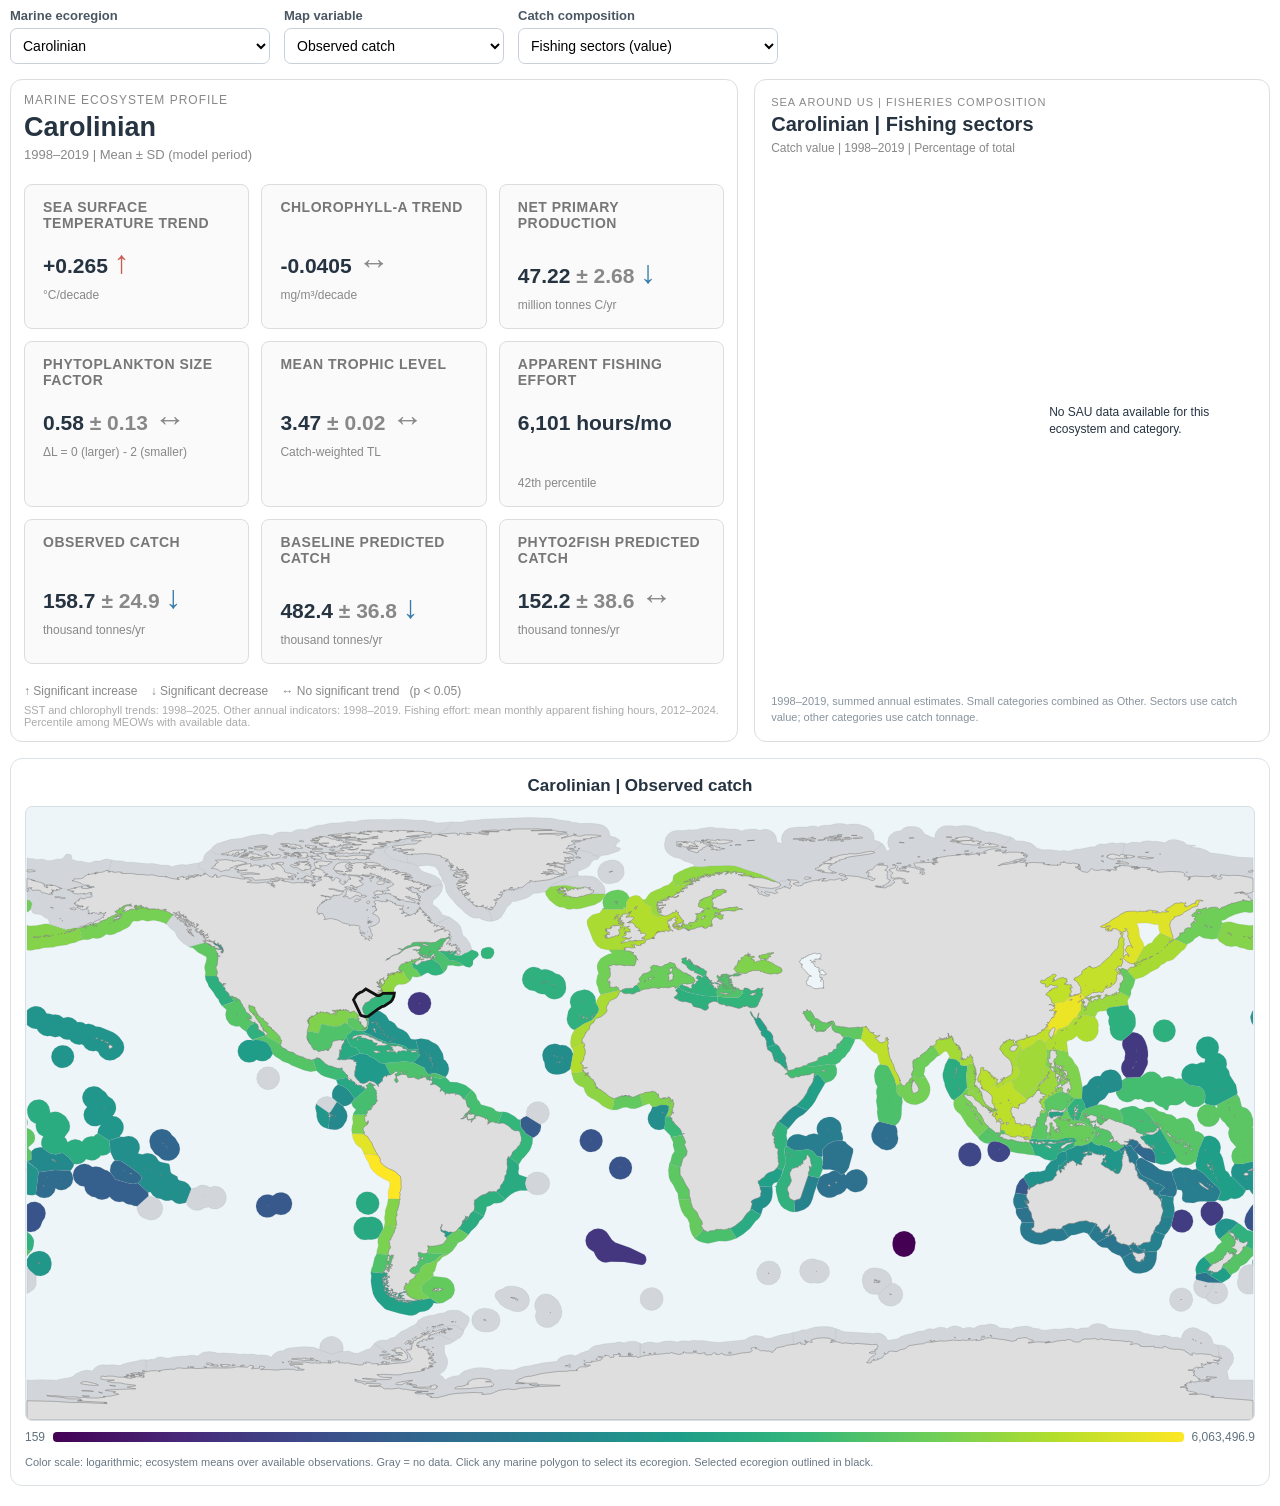
==== explorer.html @ 0426600b "Added pie charts" ====
<!doctype html>
<html lang="en"><head><meta charset="utf-8"><meta name="viewport" content="width=device-width, initial-scale=1">
<title>Phyto2Fish — marine ecosystem explorer</title>
<style>
*{box-sizing:border-box}
body{margin:0;background:#fff;color:#263341;font-family:Arial,Helvetica,sans-serif}
.shell{padding:8px 10px 20px;width:100%;max-width:1700px;margin:auto}
.controls{display:flex;flex-wrap:wrap;gap:14px;align-items:end;margin-bottom:15px}
.controls label{font-size:13px;font-weight:650;display:flex;flex-direction:column;gap:5px;color:#4a5763}
select{font-size:14px;border:1px solid #c8d1da;border-radius:7px;background:white;padding:8px;max-width:100%}
#sel-region{width:260px}#sel-var{width:220px}#sel-sau{width:260px}
.top{display:grid;grid-template-columns:minmax(0,1.2fr) minmax(0,.85fr);gap:16px;align-items:stretch}
#profile,#sau-panel{min-width:0;display:flex;flex-direction:column}
#profile>div{padding:13px!important;flex:1;min-width:0}
#sau-panel{border:1px solid #ddd;border-radius:12px;padding:16px;background:#fff}
.sau-eyebrow{font-size:11px;color:#888;letter-spacing:1px}
.sau-heading{font-size:20px;font-weight:700;margin-top:5px}
.sau-subheading{font-size:12px;color:#888;margin-top:5px}
.sau-body{display:flex;align-items:center;justify-content:center;gap:18px;flex:1;min-height:220px}
#donut{flex:0 1 260px;width:44%;max-width:285px;min-width:120px;overflow:visible}
#donut circle{transition:stroke-dasharray .15s}
#sau-legend{min-width:0;flex:1;list-style:none;padding:0;margin:0;font-size:12px;line-height:1.4}
#sau-legend li{display:flex;align-items:flex-start;margin:7px 0;gap:7px;overflow-wrap:anywhere}
.swatch{width:11px;height:11px;flex:none;border-radius:2px;margin-top:3px}
.sau-note{font-size:11px;color:#88939d;line-height:1.4;margin-top:8px}
.map-side{margin-top:16px;min-width:0;border:1px solid #dce1e5;border-radius:12px;background:#fff;padding:14px}
.map-heading{font-size:17px;font-weight:700;text-align:center;margin:3px 0 10px}
.map-container{width:100%;aspect-ratio:2/1;background:#edf5f9;border-radius:7px;overflow:hidden;border:1px solid #d6e0e6}
#map{display:block;width:100%;height:100%}
#ecoregion-layer path{stroke:#89949c;stroke-width:.16;vector-effect:non-scaling-stroke;cursor:pointer}
#ecoregion-layer path:hover{stroke:#111;stroke-width:1.2;vector-effect:non-scaling-stroke}
#land-layer path{fill:#dedede;stroke:#777;stroke-width:.5;vector-effect:non-scaling-stroke;pointer-events:none}
#highlight-layer path{fill:none;stroke:#111;stroke-width:2.8;vector-effect:non-scaling-stroke;pointer-events:none}
.legend-row{display:flex;justify-content:space-between;align-items:center;gap:8px;margin-top:9px;font-size:12px;color:#61717d}
.legend{height:10px;border-radius:4px;flex:1;background:linear-gradient(90deg,#440154,#3b528b,#21918c,#5ec962,#fde725)}
.note{font-size:11px;color:#687783;margin-top:10px;line-height:1.5}
@media(max-width:800px){.top{grid-template-columns:1fr}.sau-body{min-height:200px}.map-container{aspect-ratio:2/1}}
@media(max-width:480px){.sau-body{flex-direction:column}#donut{width:60%;flex:none}#sau-legend{width:100%}}
</style></head><body>
<div class="shell">
  <div class="controls">
    <label>Marine ecoregion<select id="sel-region"></select></label>
    <label>Map variable<select id="sel-var"></select></label>
    <label>Catch composition<select id="sel-sau"></select></label>
  </div>
  <div class="top">
    <div id="profile"></div>
    <div id="sau-panel">
      <div class="sau-eyebrow">SEA AROUND US | FISHERIES COMPOSITION</div>
      <div class="sau-heading" id="sau-heading"></div>
      <div class="sau-subheading" id="sau-subheading"></div>
      <div class="sau-body">
        <svg id="donut" viewBox="0 0 200 200" aria-label="Catch composition donut chart" role="img"></svg>
        <ul id="sau-legend"></ul>
      </div>
      <div class="sau-note">1998–2019, summed annual estimates. Small categories combined as Other. Sectors use catch value; other categories use catch tonnage.</div>
    </div>
  </div>
  <div class="map-side">
    <div class="map-heading" id="map-heading"></div>
    <div class="map-container">
      <svg id="map" viewBox="0 0 720 360" preserveAspectRatio="xMidYMid meet" role="img" aria-label="Global marine ecoregions map"></svg>
    </div>
    <div class="legend-row"><span id="vmin"></span><div class="legend" id="color-scale"></div><span id="vmax"></span></div>
    <div class="note" id="map-note"></div>
  </div>
</div>
<script id="explorer-data" type="application/json">{"profiles": {"Adriatic Sea": "\n    <div style=\"\n        font-family:Arial,sans-serif;\n        width:100%;\n        box-sizing:border-box;\n        padding:24px;\n        border:1px solid #ddd;\n        border-radius:12px;\n    \">\n\n        <div style=\"\n            font-size:12px;\n            color:#888;\n            letter-spacing:1px;\n        \">\n            MARINE ECOSYSTEM PROFILE\n        <\/div>\n\n        <div style=\"\n            font-size:27px;\n            font-weight:700;\n            margin:5px 0 4px;\n        \">\n            Adriatic Sea\n        <\/div>\n\n        <div style=\"\n            font-size:13px;\n            color:#888;\n            margin-bottom:22px;\n        \">\n            1998–2019\n            | Mean ± SD (model period)\n        <\/div>\n\n        <div style=\"\n            display:grid;\n            grid-template-columns:\n                repeat(3,minmax(0,1fr));\n            gap:12px;\n        \">\n            \n        <div style=\"\n            padding:14px 18px;\n            border:1px solid #ddd;\n            border-radius:8px;\n            background:#fafafa;\n            display:flex;\n            flex-direction:column;\n            height:100%;\n            box-sizing:border-box;\n        \">\n\n            <div style=\"\n                font-size:14px;\n                color:#777;\n                font-weight:600;\n                letter-spacing:.5px;\n                min-height:38px;\n            \">\n                SEA SURFACE TEMPERATURE TREND\n            <\/div>\n\n            <div style=\"\n                font-size:21px;\n                font-weight:600;\n                margin-top:7px;\n                min-height:40px;\n            \">\n                +0.427 <span style=\"color:#c65c50;font-size:32px\">↑<\/span>\n            <\/div>\n\n            <div style=\"\n                font-size:12px;\n                color:#888;\n                margin-top:4px;\n                min-height:16px;\n            \">\n                °C/decade\n            <\/div>\n\n        <\/div>\n        \n        <div style=\"\n            padding:14px 18px;\n            border:1px solid #ddd;\n            border-radius:8px;\n            background:#fafafa;\n            display:flex;\n            flex-direction:column;\n            height:100%;\n            box-sizing:border-box;\n        \">\n\n            <div style=\"\n                font-size:14px;\n                color:#777;\n                font-weight:600;\n                letter-spacing:.5px;\n                min-height:38px;\n            \">\n                CHLOROPHYLL-A TREND<br>&nbsp;\n            <\/div>\n\n            <div style=\"\n                font-size:21px;\n                font-weight:600;\n                margin-top:7px;\n                min-height:40px;\n            \">\n                -0.0163 <span style=\"color:#888888;font-size:32px\">↔<\/span>\n            <\/div>\n\n            <div style=\"\n                font-size:12px;\n                color:#888;\n                margin-top:4px;\n                min-height:16px;\n            \">\n                mg/m³/decade\n            <\/div>\n\n        <\/div>\n        \n        <div style=\"\n            padding:14px 18px;\n            border:1px solid #ddd;\n            border-radius:8px;\n            background:#fafafa;\n            display:flex;\n            flex-direction:column;\n            height:100%;\n            box-sizing:border-box;\n        \">\n\n            <div style=\"\n                font-size:14px;\n                color:#777;\n                font-weight:600;\n                letter-spacing:.5px;\n                min-height:38px;\n            \">\n                NET PRIMARY PRODUCTION<br>&nbsp;\n            <\/div>\n\n            <div style=\"\n                font-size:21px;\n                font-weight:600;\n                margin-top:7px;\n                min-height:40px;\n            \">\n                14.66 <span style=\"color:#888\">± 0.96<\/span> <span style=\"color:#888888;font-size:32px\">↔<\/span>\n            <\/div>\n\n            <div style=\"\n                font-size:12px;\n                color:#888;\n                margin-top:4px;\n                min-height:16px;\n            \">\n                million tonnes C/yr\n            <\/div>\n\n        <\/div>\n        \n        <div style=\"\n            padding:14px 18px;\n            border:1px solid #ddd;\n            border-radius:8px;\n            background:#fafafa;\n            display:flex;\n            flex-direction:column;\n            height:100%;\n            box-sizing:border-box;\n        \">\n\n            <div style=\"\n                font-size:14px;\n                color:#777;\n                font-weight:600;\n                letter-spacing:.5px;\n                min-height:38px;\n            \">\n                PHYTOPLANKTON SIZE FACTOR\n            <\/div>\n\n            <div style=\"\n                font-size:21px;\n                font-weight:600;\n                margin-top:7px;\n                min-height:40px;\n            \">\n                0.50 <span style=\"color:#888\">± 0.06<\/span> <span style=\"color:#888888;font-size:32px\">↔<\/span>\n            <\/div>\n\n            <div style=\"\n                font-size:12px;\n                color:#888;\n                margin-top:4px;\n                min-height:16px;\n            \">\n                ΔL = 0 (larger) - 2 (smaller)\n            <\/div>\n\n        <\/div>\n        \n        <div style=\"\n            padding:14px 18px;\n            border:1px solid #ddd;\n            border-radius:8px;\n            background:#fafafa;\n            display:flex;\n            flex-direction:column;\n            height:100%;\n            box-sizing:border-box;\n        \">\n\n            <div style=\"\n                font-size:14px;\n                color:#777;\n                font-weight:600;\n                letter-spacing:.5px;\n                min-height:38px;\n            \">\n                MEAN TROPHIC LEVEL<br>&nbsp;\n            <\/div>\n\n            <div style=\"\n                font-size:21px;\n                font-weight:600;\n                margin-top:7px;\n                min-height:40px;\n            \">\n                3.36 <span style=\"color:#888\">± 0.04<\/span> <span style=\"color:#377caa;font-size:32px\">↓<\/span>\n            <\/div>\n\n            <div style=\"\n                font-size:12px;\n                color:#888;\n                margin-top:4px;\n                min-height:16px;\n            \">\n                Catch-weighted TL\n            <\/div>\n\n        <\/div>\n        \n        <div style=\"\n            padding:14px 18px;\n            border:1px solid #ddd;\n            border-radius:8px;\n            background:#fafafa;\n            display:flex;\n            flex-direction:column;\n            height:100%;\n            box-sizing:border-box;\n        \">\n\n            <div style=\"\n                font-size:14px;\n                color:#777;\n                font-weight:600;\n                letter-spacing:.5px;\n                min-height:38px;\n            \">\n                APPARENT FISHING EFFORT<br>&nbsp;\n            <\/div>\n\n            <div style=\"\n                font-size:21px;\n                font-weight:600;\n                margin-top:7px;\n                min-height:40px;\n            \">\n                98,549 hours/mo <span style=\"color:transparent;font-size:32px\">↔<\/span>\n            <\/div>\n\n            <div style=\"\n                font-size:12px;\n                color:#888;\n                margin-top:4px;\n                min-height:16px;\n            \">\n                95th percentile\n            <\/div>\n\n        <\/div>\n        \n        <div style=\"\n            padding:14px 18px;\n            border:1px solid #ddd;\n            border-radius:8px;\n            background:#fafafa;\n            display:flex;\n            flex-direction:column;\n            height:100%;\n            box-sizing:border-box;\n        \">\n\n            <div style=\"\n                font-size:14px;\n                color:#777;\n                font-weight:600;\n                letter-spacing:.5px;\n                min-height:38px;\n            \">\n                OBSERVED CATCH<br>&nbsp;\n            <\/div>\n\n            <div style=\"\n                font-size:21px;\n                font-weight:600;\n                margin-top:7px;\n                min-height:40px;\n            \">\n                195.7 <span style=\"color:#888\">± 23.2<\/span> <span style=\"color:#377caa;font-size:32px\">↓<\/span>\n            <\/div>\n\n            <div style=\"\n                font-size:12px;\n                color:#888;\n                margin-top:4px;\n                min-height:16px;\n            \">\n                thousand tonnes/yr\n            <\/div>\n\n        <\/div>\n        \n        <div style=\"\n            padding:14px 18px;\n            border:1px solid #ddd;\n            border-radius:8px;\n            background:#fafafa;\n            display:flex;\n            flex-direction:column;\n            height:100%;\n            box-sizing:border-box;\n        \">\n\n            <div style=\"\n                font-size:14px;\n                color:#777;\n                font-weight:600;\n                letter-spacing:.5px;\n                min-height:38px;\n            \">\n                BASELINE PREDICTED CATCH<br>&nbsp;\n            <\/div>\n\n            <div style=\"\n                font-size:21px;\n                font-weight:600;\n                margin-top:7px;\n                min-height:40px;\n            \">\n                186.8 <span style=\"color:#888\">± 14.3<\/span> <span style=\"color:#c65c50;font-size:32px\">↑<\/span>\n            <\/div>\n\n            <div style=\"\n                font-size:12px;\n                color:#888;\n                margin-top:4px;\n                min-height:16px;\n            \">\n                thousand tonnes/yr\n            <\/div>\n\n        <\/div>\n        \n        <div style=\"\n            padding:14px 18px;\n            border:1px solid #ddd;\n            border-radius:8px;\n            background:#fafafa;\n            display:flex;\n            flex-direction:column;\n            height:100%;\n            box-sizing:border-box;\n        \">\n\n            <div style=\"\n                font-size:14px;\n                color:#777;\n                font-weight:600;\n                letter-spacing:.5px;\n                min-height:38px;\n            \">\n                PHYTO2FISH PREDICTED CATCH\n            <\/div>\n\n            <div style=\"\n                font-size:21px;\n                font-weight:600;\n                margin-top:7px;\n                min-height:40px;\n            \">\n                68.1 <span style=\"color:#888\">± 10.3<\/span> <span style=\"color:#c65c50;font-size:32px\">↑<\/span>\n            <\/div>\n\n            <div style=\"\n                font-size:12px;\n                color:#888;\n                margin-top:4px;\n                min-height:16px;\n            \">\n                thousand tonnes/yr\n            <\/div>\n\n        <\/div>\n        \n        <\/div>\n\n        <div style=\"\n            font-size:12px;\n            color:#888;\n            margin-top:20px;\n        \">\n            ↑ Significant increase\n            &nbsp;&nbsp;\n            ↓ Significant decrease\n            &nbsp;&nbsp;\n            ↔ No significant trend\n            &nbsp; (p &lt; 0.05)\n        <\/div>\n\n        <div style=\"\n            font-size:11px;\n            color:#aaa;\n            margin-top:6px;\n        \">\n            SST and chlorophyll trends: 1998–2025.\n            Other annual indicators:\n            1998–2019.\n            Fishing effort: mean monthly apparent\n            fishing hours, 2012–2024.\n            Percentile among MEOWs with available data.\n        <\/div>\n\n    <\/div>\n    ", "Aegean Sea": "\n    <div style=\"\n        font-family:Arial,sans-serif;\n        width:100%;\n        box-sizing:border-box;\n        padding:24px;\n        border:1px solid #ddd;\n        border-radius:12px;\n    \">\n\n        <div style=\"\n            font-size:12px;\n            color:#888;\n            letter-spacing:1px;\n        \">\n            MARINE ECOSYSTEM PROFILE\n        <\/div>\n\n        <div style=\"\n            font-size:27px;\n            font-weight:700;\n            margin:5px 0 4px;\n        \">\n            Aegean Sea\n        <\/div>\n\n        <div style=\"\n            font-size:13px;\n            color:#888;\n            margin-bottom:22px;\n        \">\n            1998–2019\n            | Mean ± SD (model period)\n        <\/div>\n\n        <div style=\"\n            display:grid;\n            grid-template-columns:\n                repeat(3,minmax(0,1fr));\n            gap:12px;\n        \">\n            \n        <div style=\"\n            padding:14px 18px;\n            border:1px solid #ddd;\n            border-radius:8px;\n            background:#fafafa;\n            display:flex;\n            flex-direction:column;\n            height:100%;\n            box-sizing:border-box;\n        \">\n\n            <div style=\"\n                font-size:14px;\n                color:#777;\n                font-weight:600;\n                letter-spacing:.5px;\n                min-height:38px;\n            \">\n                SEA SURFACE TEMPERATURE TREND\n            <\/div>\n\n            <div style=\"\n                font-size:21px;\n                font-weight:600;\n                margin-top:7px;\n                min-height:40px;\n            \">\n                +0.408 <span style=\"color:#c65c50;font-size:32px\">↑<\/span>\n            <\/div>\n\n            <div style=\"\n                font-size:12px;\n                color:#888;\n                margin-top:4px;\n                min-height:16px;\n            \">\n                °C/decade\n            <\/div>\n\n        <\/div>\n        \n        <div style=\"\n            padding:14px 18px;\n            border:1px solid #ddd;\n            border-radius:8px;\n            background:#fafafa;\n            display:flex;\n            flex-direction:column;\n            height:100%;\n            box-sizing:border-box;\n        \">\n\n            <div style=\"\n                font-size:14px;\n                color:#777;\n                font-weight:600;\n                letter-spacing:.5px;\n                min-height:38px;\n            \">\n                CHLOROPHYLL-A TREND<br>&nbsp;\n            <\/div>\n\n            <div style=\"\n                font-size:21px;\n                font-weight:600;\n                margin-top:7px;\n                min-height:40px;\n            \">\n                -0.0578 <span style=\"color:#377caa;font-size:32px\">↓<\/span>\n            <\/div>\n\n            <div style=\"\n                font-size:12px;\n                color:#888;\n                margin-top:4px;\n                min-height:16px;\n            \">\n                mg/m³/decade\n            <\/div>\n\n        <\/div>\n        \n        <div style=\"\n            padding:14px 18px;\n            border:1px solid #ddd;\n            border-radius:8px;\n            background:#fafafa;\n            display:flex;\n            flex-direction:column;\n            height:100%;\n            box-sizing:border-box;\n        \">\n\n            <div style=\"\n                font-size:14px;\n                color:#777;\n                font-weight:600;\n                letter-spacing:.5px;\n                min-height:38px;\n            \">\n                NET PRIMARY PRODUCTION<br>&nbsp;\n            <\/div>\n\n            <div style=\"\n                font-size:21px;\n                font-weight:600;\n                margin-top:7px;\n                min-height:40px;\n            \">\n                43.07 <span style=\"color:#888\">± 2.70<\/span> <span style=\"color:#888888;font-size:32px\">↔<\/span>\n            <\/div>\n\n            <div style=\"\n                font-size:12px;\n                color:#888;\n                margin-top:4px;\n                min-height:16px;\n            \">\n                million tonnes C/yr\n            <\/div>\n\n        <\/div>\n        \n        <div style=\"\n            padding:14px 18px;\n            border:1px solid #ddd;\n            border-radius:8px;\n            background:#fafafa;\n            display:flex;\n            flex-direction:column;\n            height:100%;\n            box-sizing:border-box;\n        \">\n\n            <div style=\"\n                font-size:14px;\n                color:#777;\n                font-weight:600;\n                letter-spacing:.5px;\n                min-height:38px;\n            \">\n                PHYTOPLANKTON SIZE FACTOR\n            <\/div>\n\n            <div style=\"\n                font-size:21px;\n                font-weight:600;\n                margin-top:7px;\n                min-height:40px;\n            \">\n                0.86 <span style=\"color:#888\">± 0.19<\/span> <span style=\"color:#888888;font-size:32px\">↔<\/span>\n            <\/div>\n\n            <div style=\"\n                font-size:12px;\n                color:#888;\n                margin-top:4px;\n                min-height:16px;\n            \">\n                ΔL = 0 (larger) - 2 (smaller)\n            <\/div>\n\n        <\/div>\n        \n        <div style=\"\n            padding:14px 18px;\n            border:1px solid #ddd;\n            border-radius:8px;\n            background:#fafafa;\n            display:flex;\n            flex-direction:column;\n            height:100%;\n            box-sizing:border-box;\n        \">\n\n            <div style=\"\n                font-size:14px;\n                color:#777;\n                font-weight:600;\n                letter-spacing:.5px;\n                min-height:38px;\n            \">\n                MEAN TROPHIC LEVEL<br>&nbsp;\n            <\/div>\n\n            <div style=\"\n                font-size:21px;\n                font-weight:600;\n                margin-top:7px;\n                min-height:40px;\n            \">\n                3.31 <span style=\"color:#888\">± 0.04<\/span> <span style=\"color:#377caa;font-size:32px\">↓<\/span>\n            <\/div>\n\n            <div style=\"\n                font-size:12px;\n                color:#888;\n                margin-top:4px;\n                min-height:16px;\n            \">\n                Catch-weighted TL\n            <\/div>\n\n        <\/div>\n        \n        <div style=\"\n            padding:14px 18px;\n            border:1px solid #ddd;\n            border-radius:8px;\n            background:#fafafa;\n            display:flex;\n            flex-direction:column;\n            height:100%;\n            box-sizing:border-box;\n        \">\n\n            <div style=\"\n                font-size:14px;\n                color:#777;\n                font-weight:600;\n                letter-spacing:.5px;\n                min-height:38px;\n            \">\n                APPARENT FISHING EFFORT<br>&nbsp;\n            <\/div>\n\n            <div style=\"\n                font-size:21px;\n                font-weight:600;\n                margin-top:7px;\n                min-height:40px;\n            \">\n                40,492 hours/mo <span style=\"color:transparent;font-size:32px\">↔<\/span>\n            <\/div>\n\n            <div style=\"\n                font-size:12px;\n                color:#888;\n                margin-top:4px;\n                min-height:16px;\n            \">\n                88th percentile\n            <\/div>\n\n        <\/div>\n        \n        <div style=\"\n            padding:14px 18px;\n            border:1px solid #ddd;\n            border-radius:8px;\n            background:#fafafa;\n            display:flex;\n            flex-direction:column;\n            height:100%;\n            box-sizing:border-box;\n        \">\n\n            <div style=\"\n                font-size:14px;\n                color:#777;\n                font-weight:600;\n                letter-spacing:.5px;\n                min-height:38px;\n            \">\n                OBSERVED CATCH<br>&nbsp;\n            <\/div>\n\n            <div style=\"\n                font-size:21px;\n                font-weight:600;\n                margin-top:7px;\n                min-height:40px;\n            \">\n                322.7 <span style=\"color:#888\">± 46.2<\/span> <span style=\"color:#377caa;font-size:32px\">↓<\/span>\n            <\/div>\n\n            <div style=\"\n                font-size:12px;\n                color:#888;\n                margin-top:4px;\n                min-height:16px;\n            \">\n                thousand tonnes/yr\n            <\/div>\n\n        <\/div>\n        \n        <div style=\"\n            padding:14px 18px;\n            border:1px solid #ddd;\n            border-radius:8px;\n            background:#fafafa;\n            display:flex;\n            flex-direction:column;\n            height:100%;\n            box-sizing:border-box;\n        \">\n\n            <div style=\"\n                font-size:14px;\n                color:#777;\n                font-weight:600;\n                letter-spacing:.5px;\n                min-height:38px;\n            \">\n                BASELINE PREDICTED CATCH<br>&nbsp;\n            <\/div>\n\n            <div style=\"\n                font-size:21px;\n                font-weight:600;\n                margin-top:7px;\n                min-height:40px;\n            \">\n                608.0 <span style=\"color:#888\">± 57.9<\/span> <span style=\"color:#c65c50;font-size:32px\">↑<\/span>\n            <\/div>\n\n            <div style=\"\n                font-size:12px;\n                color:#888;\n                margin-top:4px;\n                min-height:16px;\n            \">\n                thousand tonnes/yr\n            <\/div>\n\n        <\/div>\n        \n        <div style=\"\n            padding:14px 18px;\n            border:1px solid #ddd;\n            border-radius:8px;\n            background:#fafafa;\n            display:flex;\n            flex-direction:column;\n            height:100%;\n            box-sizing:border-box;\n        \">\n\n            <div style=\"\n                font-size:14px;\n                color:#777;\n                font-weight:600;\n                letter-spacing:.5px;\n                min-height:38px;\n            \">\n                PHYTO2FISH PREDICTED CATCH\n            <\/div>\n\n            <div style=\"\n                font-size:21px;\n                font-weight:600;\n                margin-top:7px;\n                min-height:40px;\n            \">\n                113.7 <span style=\"color:#888\">± 41.8<\/span> <span style=\"color:#888888;font-size:32px\">↔<\/span>\n            <\/div>\n\n            <div style=\"\n                font-size:12px;\n                color:#888;\n                margin-top:4px;\n                min-height:16px;\n            \">\n                thousand tonnes/yr\n            <\/div>\n\n        <\/div>\n        \n        <\/div>\n\n        <div style=\"\n            font-size:12px;\n            color:#888;\n            margin-top:20px;\n        \">\n            ↑ Significant increase\n            &nbsp;&nbsp;\n            ↓ Significant decrease\n            &nbsp;&nbsp;\n            ↔ No significant trend\n            &nbsp; (p &lt; 0.05)\n        <\/div>\n\n        <div style=\"\n            font-size:11px;\n            color:#aaa;\n            margin-top:6px;\n        \">\n            SST and chlorophyll trends: 1998–2025.\n            Other annual indicators:\n            1998–2019.\n            Fishing effort: mean monthly apparent\n            fishing hours, 2012–2024.\n            Percentile among MEOWs with available data.\n        <\/div>\n\n    <\/div>\n    ", "Agulhas Bank": "\n    <div style=\"\n        font-family:Arial,sans-serif;\n        width:100%;\n        box-sizing:border-box;\n        padding:24px;\n        border:1px solid #ddd;\n        border-radius:12px;\n    \">\n\n        <div style=\"\n            font-size:12px;\n            color:#888;\n            letter-spacing:1px;\n        \">\n            MARINE ECOSYSTEM PROFILE\n        <\/div>\n\n        <div style=\"\n            font-size:27px;\n            font-weight:700;\n            margin:5px 0 4px;\n        \">\n            Agulhas Bank\n        <\/div>\n\n        <div style=\"\n            font-size:13px;\n            color:#888;\n            margin-bottom:22px;\n        \">\n            1998–2019\n            | Mean ± SD (model period)\n        <\/div>\n\n        <div style=\"\n            display:grid;\n            grid-template-columns:\n                repeat(3,minmax(0,1fr));\n            gap:12px;\n        \">\n            \n        <div style=\"\n            padding:14px 18px;\n            border:1px solid #ddd;\n            border-radius:8px;\n            background:#fafafa;\n            display:flex;\n            flex-direction:column;\n            height:100%;\n            box-sizing:border-box;\n        \">\n\n            <div style=\"\n                font-size:14px;\n                color:#777;\n                font-weight:600;\n                letter-spacing:.5px;\n                min-height:38px;\n            \">\n                SEA SURFACE TEMPERATURE TREND\n            <\/div>\n\n            <div style=\"\n                font-size:21px;\n                font-weight:600;\n                margin-top:7px;\n                min-height:40px;\n            \">\n                +0.158 <span style=\"color:#c65c50;font-size:32px\">↑<\/span>\n            <\/div>\n\n            <div style=\"\n                font-size:12px;\n                color:#888;\n                margin-top:4px;\n                min-height:16px;\n            \">\n                °C/decade\n            <\/div>\n\n        <\/div>\n        \n        <div style=\"\n            padding:14px 18px;\n            border:1px solid #ddd;\n            border-radius:8px;\n            background:#fafafa;\n            display:flex;\n            flex-direction:column;\n            height:100%;\n            box-sizing:border-box;\n        \">\n\n            <div style=\"\n                font-size:14px;\n                color:#777;\n                font-weight:600;\n                letter-spacing:.5px;\n                min-height:38px;\n            \">\n                CHLOROPHYLL-A TREND<br>&nbsp;\n            <\/div>\n\n            <div style=\"\n                font-size:21px;\n                font-weight:600;\n                margin-top:7px;\n                min-height:40px;\n            \">\n                -0.0296 <span style=\"color:#377caa;font-size:32px\">↓<\/span>\n            <\/div>\n\n            <div style=\"\n                font-size:12px;\n                color:#888;\n                margin-top:4px;\n                min-height:16px;\n            \">\n                mg/m³/decade\n            <\/div>\n\n        <\/div>\n        \n        <div style=\"\n            padding:14px 18px;\n            border:1px solid #ddd;\n            border-radius:8px;\n            background:#fafafa;\n            display:flex;\n            flex-direction:column;\n            height:100%;\n            box-sizing:border-box;\n        \">\n\n            <div style=\"\n                font-size:14px;\n                color:#777;\n                font-weight:600;\n                letter-spacing:.5px;\n                min-height:38px;\n            \">\n                NET PRIMARY PRODUCTION<br>&nbsp;\n            <\/div>\n\n            <div style=\"\n                font-size:21px;\n                font-weight:600;\n                margin-top:7px;\n                min-height:40px;\n            \">\n                111.18 <span style=\"color:#888\">± 3.36<\/span> <span style=\"color:#377caa;font-size:32px\">↓<\/span>\n            <\/div>\n\n            <div style=\"\n                font-size:12px;\n                color:#888;\n                margin-top:4px;\n                min-height:16px;\n            \">\n                million tonnes C/yr\n            <\/div>\n\n        <\/div>\n        \n        <div style=\"\n            padding:14px 18px;\n            border:1px solid #ddd;\n            border-radius:8px;\n            background:#fafafa;\n            display:flex;\n            flex-direction:column;\n            height:100%;\n            box-sizing:border-box;\n        \">\n\n            <div style=\"\n                font-size:14px;\n                color:#777;\n                font-weight:600;\n                letter-spacing:.5px;\n                min-height:38px;\n            \">\n                PHYTOPLANKTON SIZE FACTOR\n            <\/div>\n\n            <div style=\"\n                font-size:21px;\n                font-weight:600;\n                margin-top:7px;\n                min-height:40px;\n            \">\n                0.63 <span style=\"color:#888\">± 0.04<\/span> <span style=\"color:#888888;font-size:32px\">↔<\/span>\n            <\/div>\n\n            <div style=\"\n                font-size:12px;\n                color:#888;\n                margin-top:4px;\n                min-height:16px;\n            \">\n                ΔL = 0 (larger) - 2 (smaller)\n            <\/div>\n\n        <\/div>\n        \n        <div style=\"\n            padding:14px 18px;\n            border:1px solid #ddd;\n            border-radius:8px;\n            background:#fafafa;\n            display:flex;\n            flex-direction:column;\n            height:100%;\n            box-sizing:border-box;\n        \">\n\n            <div style=\"\n                font-size:14px;\n                color:#777;\n                font-weight:600;\n                letter-spacing:.5px;\n                min-height:38px;\n            \">\n                MEAN TROPHIC LEVEL<br>&nbsp;\n            <\/div>\n\n            <div style=\"\n                font-size:21px;\n                font-weight:600;\n                margin-top:7px;\n                min-height:40px;\n            \">\n                3.38 <span style=\"color:#888\">± 0.06<\/span> <span style=\"color:#888888;font-size:32px\">↔<\/span>\n            <\/div>\n\n            <div style=\"\n                font-size:12px;\n                color:#888;\n                margin-top:4px;\n                min-height:16px;\n            \">\n                Catch-weighted TL\n            <\/div>\n\n        <\/div>\n        \n        <div style=\"\n            padding:14px 18px;\n            border:1px solid #ddd;\n            border-radius:8px;\n            background:#fafafa;\n            display:flex;\n            flex-direction:column;\n            height:100%;\n            box-sizing:border-box;\n        \">\n\n            <div style=\"\n                font-size:14px;\n                color:#777;\n                font-weight:600;\n                letter-spacing:.5px;\n                min-height:38px;\n            \">\n                APPARENT FISHING EFFORT<br>&nbsp;\n            <\/div>\n\n            <div style=\"\n                font-size:21px;\n                font-weight:600;\n                margin-top:7px;\n                min-height:40px;\n            \">\n                14,499 hours/mo <span style=\"color:transparent;font-size:32px\">↔<\/span>\n            <\/div>\n\n            <div style=\"\n                font-size:12px;\n                color:#888;\n                margin-top:4px;\n                min-height:16px;\n            \">\n                63th percentile\n            <\/div>\n\n        <\/div>\n        \n        <div style=\"\n            padding:14px 18px;\n            border:1px solid #ddd;\n            border-radius:8px;\n            background:#fafafa;\n            display:flex;\n            flex-direction:column;\n            height:100%;\n            box-sizing:border-box;\n        \">\n\n            <div style=\"\n                font-size:14px;\n                color:#777;\n                font-weight:600;\n                letter-spacing:.5px;\n                min-height:38px;\n            \">\n                OBSERVED CATCH<br>&nbsp;\n            <\/div>\n\n            <div style=\"\n                font-size:21px;\n                font-weight:600;\n                margin-top:7px;\n                min-height:40px;\n            \">\n                278.6 <span style=\"color:#888\">± 44.0<\/span> <span style=\"color:#888888;font-size:32px\">↔<\/span>\n            <\/div>\n\n            <div style=\"\n                font-size:12px;\n                color:#888;\n                margin-top:4px;\n                min-height:16px;\n            \">\n                thousand tonnes/yr\n            <\/div>\n\n        <\/div>\n        \n        <div style=\"\n            padding:14px 18px;\n            border:1px solid #ddd;\n            border-radius:8px;\n            background:#fafafa;\n            display:flex;\n            flex-direction:column;\n            height:100%;\n            box-sizing:border-box;\n        \">\n\n            <div style=\"\n                font-size:14px;\n                color:#777;\n                font-weight:600;\n                letter-spacing:.5px;\n                min-height:38px;\n            \">\n                BASELINE PREDICTED CATCH<br>&nbsp;\n            <\/div>\n\n            <div style=\"\n                font-size:21px;\n                font-weight:600;\n                margin-top:7px;\n                min-height:40px;\n            \">\n                1,370.3 <span style=\"color:#888\">± 190.3<\/span> <span style=\"color:#888888;font-size:32px\">↔<\/span>\n            <\/div>\n\n            <div style=\"\n                font-size:12px;\n                color:#888;\n                margin-top:4px;\n                min-height:16px;\n            \">\n                thousand tonnes/yr\n            <\/div>\n\n        <\/div>\n        \n        <div style=\"\n            padding:14px 18px;\n            border:1px solid #ddd;\n            border-radius:8px;\n            background:#fafafa;\n            display:flex;\n            flex-direction:column;\n            height:100%;\n            box-sizing:border-box;\n        \">\n\n            <div style=\"\n                font-size:14px;\n                color:#777;\n                font-weight:600;\n                letter-spacing:.5px;\n                min-height:38px;\n            \">\n                PHYTO2FISH PREDICTED CATCH\n            <\/div>\n\n            <div style=\"\n                font-size:21px;\n                font-weight:600;\n                margin-top:7px;\n                min-height:40px;\n            \">\n                379.9 <span style=\"color:#888\">± 79.2<\/span> <span style=\"color:#888888;font-size:32px\">↔<\/span>\n            <\/div>\n\n            <div style=\"\n                font-size:12px;\n                color:#888;\n                margin-top:4px;\n                min-height:16px;\n            \">\n                thousand tonnes/yr\n            <\/div>\n\n        <\/div>\n        \n        <\/div>\n\n        <div style=\"\n            font-size:12px;\n            color:#888;\n            margin-top:20px;\n        \">\n            ↑ Significant increase\n            &nbsp;&nbsp;\n            ↓ Significant decrease\n            &nbsp;&nbsp;\n            ↔ No significant trend\n            &nbsp; (p &lt; 0.05)\n        <\/div>\n\n        <div style=\"\n            font-size:11px;\n            color:#aaa;\n            margin-top:6px;\n        \">\n            SST and chlorophyll trends: 1998–2025.\n            Other annual indicators:\n            1998–2019.\n            Fishing effort: mean monthly apparent\n            fishing hours, 2012–2024.\n            Percentile among MEOWs with available data.\n        <\/div>\n\n    <\/div>\n    ", "Alboran Sea": "\n    <div style=\"\n        font-family:Arial,sans-serif;\n        width:100%;\n        box-sizing:border-box;\n        padding:24px;\n        border:1px solid #ddd;\n        border-radius:12px;\n    \">\n\n        <div style=\"\n            font-size:12px;\n            color:#888;\n            letter-spacing:1px;\n        \">\n            MARINE ECOSYSTEM PROFILE\n        <\/div>\n\n        <div style=\"\n            font-size:27px;\n            font-weight:700;\n            margin:5px 0 4px;\n        \">\n            Alboran Sea\n        <\/div>\n\n        <div style=\"\n            font-size:13px;\n            color:#888;\n            margin-bottom:22px;\n        \">\n            1998–2019\n            | Mean ± SD (model period)\n        <\/div>\n\n        <div style=\"\n            display:grid;\n            grid-template-columns:\n                repeat(3,minmax(0,1fr));\n            gap:12px;\n        \">\n            \n        <div style=\"\n            padding:14px 18px;\n            border:1px solid #ddd;\n            border-radius:8px;\n            background:#fafafa;\n            display:flex;\n            flex-direction:column;\n            height:100%;\n            box-sizing:border-box;\n        \">\n\n            <div style=\"\n                font-size:14px;\n                color:#777;\n                font-weight:600;\n                letter-spacing:.5px;\n                min-height:38px;\n            \">\n                SEA SURFACE TEMPERATURE TREND\n            <\/div>\n\n            <div style=\"\n                font-size:21px;\n                font-weight:600;\n                margin-top:7px;\n                min-height:40px;\n            \">\n                +0.392 <span style=\"color:#c65c50;font-size:32px\">↑<\/span>\n            <\/div>\n\n            <div style=\"\n                font-size:12px;\n                color:#888;\n                margin-top:4px;\n                min-height:16px;\n            \">\n                °C/decade\n            <\/div>\n\n        <\/div>\n        \n        <div style=\"\n            padding:14px 18px;\n            border:1px solid #ddd;\n            border-radius:8px;\n            background:#fafafa;\n            display:flex;\n            flex-direction:column;\n            height:100%;\n            box-sizing:border-box;\n        \">\n\n            <div style=\"\n                font-size:14px;\n                color:#777;\n                font-weight:600;\n                letter-spacing:.5px;\n                min-height:38px;\n            \">\n                CHLOROPHYLL-A TREND<br>&nbsp;\n            <\/div>\n\n            <div style=\"\n                font-size:21px;\n                font-weight:600;\n                margin-top:7px;\n                min-height:40px;\n            \">\n                -0.0327 <span style=\"color:#888888;font-size:32px\">↔<\/span>\n            <\/div>\n\n            <div style=\"\n                font-size:12px;\n                color:#888;\n                margin-top:4px;\n                min-height:16px;\n            \">\n                mg/m³/decade\n            <\/div>\n\n        <\/div>\n        \n        <div style=\"\n            padding:14px 18px;\n            border:1px solid #ddd;\n            border-radius:8px;\n            background:#fafafa;\n            display:flex;\n            flex-direction:column;\n            height:100%;\n            box-sizing:border-box;\n        \">\n\n            <div style=\"\n                font-size:14px;\n                color:#777;\n                font-weight:600;\n                letter-spacing:.5px;\n                min-height:38px;\n            \">\n                NET PRIMARY PRODUCTION<br>&nbsp;\n            <\/div>\n\n            <div style=\"\n                font-size:21px;\n                font-weight:600;\n                margin-top:7px;\n                min-height:40px;\n            \">\n                11.97 <span style=\"color:#888\">± 0.74<\/span> <span style=\"color:#888888;font-size:32px\">↔<\/span>\n            <\/div>\n\n            <div style=\"\n                font-size:12px;\n                color:#888;\n                margin-top:4px;\n                min-height:16px;\n            \">\n                million tonnes C/yr\n            <\/div>\n\n        <\/div>\n        \n        <div style=\"\n            padding:14px 18px;\n            border:1px solid #ddd;\n            border-radius:8px;\n            background:#fafafa;\n            display:flex;\n            flex-direction:column;\n            height:100%;\n            box-sizing:border-box;\n        \">\n\n            <div style=\"\n                font-size:14px;\n                color:#777;\n                font-weight:600;\n                letter-spacing:.5px;\n                min-height:38px;\n            \">\n                PHYTOPLANKTON SIZE FACTOR\n            <\/div>\n\n            <div style=\"\n                font-size:21px;\n                font-weight:600;\n                margin-top:7px;\n                min-height:40px;\n            \">\n                0.70 <span style=\"color:#888\">± 0.10<\/span> <span style=\"color:#888888;font-size:32px\">↔<\/span>\n            <\/div>\n\n            <div style=\"\n                font-size:12px;\n                color:#888;\n                margin-top:4px;\n                min-height:16px;\n            \">\n                ΔL = 0 (larger) - 2 (smaller)\n            <\/div>\n\n        <\/div>\n        \n        <div style=\"\n            padding:14px 18px;\n            border:1px solid #ddd;\n            border-radius:8px;\n            background:#fafafa;\n            display:flex;\n            flex-direction:column;\n            height:100%;\n            box-sizing:border-box;\n        \">\n\n            <div style=\"\n                font-size:14px;\n                color:#777;\n                font-weight:600;\n                letter-spacing:.5px;\n                min-height:38px;\n            \">\n                MEAN TROPHIC LEVEL<br>&nbsp;\n            <\/div>\n\n            <div style=\"\n                font-size:21px;\n                font-weight:600;\n                margin-top:7px;\n                min-height:40px;\n            \">\n                3.53 <span style=\"color:#888\">± 0.09<\/span> <span style=\"color:#c65c50;font-size:32px\">↑<\/span>\n            <\/div>\n\n            <div style=\"\n                font-size:12px;\n                color:#888;\n                margin-top:4px;\n                min-height:16px;\n            \">\n                Catch-weighted TL\n            <\/div>\n\n        <\/div>\n        \n        <div style=\"\n            padding:14px 18px;\n            border:1px solid #ddd;\n            border-radius:8px;\n            background:#fafafa;\n            display:flex;\n            flex-direction:column;\n            height:100%;\n            box-sizing:border-box;\n        \">\n\n            <div style=\"\n                font-size:14px;\n                color:#777;\n                font-weight:600;\n                letter-spacing:.5px;\n                min-height:38px;\n            \">\n                APPARENT FISHING EFFORT<br>&nbsp;\n            <\/div>\n\n            <div style=\"\n                font-size:21px;\n                font-weight:600;\n                margin-top:7px;\n                min-height:40px;\n            \">\n                15,408 hours/mo <span style=\"color:transparent;font-size:32px\">↔<\/span>\n            <\/div>\n\n            <div style=\"\n                font-size:12px;\n                color:#888;\n                margin-top:4px;\n                min-height:16px;\n            \">\n                65th percentile\n            <\/div>\n\n        <\/div>\n        \n        <div style=\"\n            padding:14px 18px;\n            border:1px solid #ddd;\n            border-radius:8px;\n            background:#fafafa;\n            display:flex;\n            flex-direction:column;\n            height:100%;\n            box-sizing:border-box;\n        \">\n\n            <div style=\"\n                font-size:14px;\n                color:#777;\n                font-weight:600;\n                letter-spacing:.5px;\n                min-height:38px;\n            \">\n                OBSERVED CATCH<br>&nbsp;\n            <\/div>\n\n            <div style=\"\n                font-size:21px;\n                font-weight:600;\n                margin-top:7px;\n                min-height:40px;\n            \">\n                184.3 <span style=\"color:#888\">± 16.5<\/span> <span style=\"color:#888888;font-size:32px\">↔<\/span>\n            <\/div>\n\n            <div style=\"\n                font-size:12px;\n                color:#888;\n                margin-top:4px;\n                min-height:16px;\n            \">\n                thousand tonnes/yr\n            <\/div>\n\n        <\/div>\n        \n        <div style=\"\n            padding:14px 18px;\n            border:1px solid #ddd;\n            border-radius:8px;\n            background:#fafafa;\n            display:flex;\n            flex-direction:column;\n            height:100%;\n            box-sizing:border-box;\n        \">\n\n            <div style=\"\n                font-size:14px;\n                color:#777;\n                font-weight:600;\n                letter-spacing:.5px;\n                min-height:38px;\n            \">\n                BASELINE PREDICTED CATCH<br>&nbsp;\n            <\/div>\n\n            <div style=\"\n                font-size:21px;\n                font-weight:600;\n                margin-top:7px;\n                min-height:40px;\n            \">\n                110.8 <span style=\"color:#888\">± 23.3<\/span> <span style=\"color:#377caa;font-size:32px\">↓<\/span>\n            <\/div>\n\n            <div style=\"\n                font-size:12px;\n                color:#888;\n                margin-top:4px;\n                min-height:16px;\n            \">\n                thousand tonnes/yr\n            <\/div>\n\n        <\/div>\n        \n        <div style=\"\n            padding:14px 18px;\n            border:1px solid #ddd;\n            border-radius:8px;\n            background:#fafafa;\n            display:flex;\n            flex-direction:column;\n            height:100%;\n            box-sizing:border-box;\n        \">\n\n            <div style=\"\n                font-size:14px;\n                color:#777;\n                font-weight:600;\n                letter-spacing:.5px;\n                min-height:38px;\n            \">\n                PHYTO2FISH PREDICTED CATCH\n            <\/div>\n\n            <div style=\"\n                font-size:21px;\n                font-weight:600;\n                margin-top:7px;\n                min-height:40px;\n            \">\n                27.7 <span style=\"color:#888\">± 9.1<\/span> <span style=\"color:#377caa;font-size:32px\">↓<\/span>\n            <\/div>\n\n            <div style=\"\n                font-size:12px;\n                color:#888;\n                margin-top:4px;\n                min-height:16px;\n            \">\n                thousand tonnes/yr\n            <\/div>\n\n        <\/div>\n        \n        <\/div>\n\n        <div style=\"\n            font-size:12px;\n            color:#888;\n            margin-top:20px;\n        \">\n            ↑ Significant increase\n            &nbsp;&nbsp;\n            ↓ Significant decrease\n            &nbsp;&nbsp;\n            ↔ No significant trend\n            &nbsp; (p &lt; 0.05)\n        <\/div>\n\n        <div style=\"\n            font-size:11px;\n            color:#aaa;\n            margin-top:6px;\n        \">\n            SST and chlorophyll trends: 1998–2025.\n            Other annual indicators:\n            1998–2019.\n            Fishing effort: mean monthly apparent\n            fishing hours, 2012–2024.\n            Percentile among MEOWs with available data.\n        <\/div>\n\n    <\/div>\n    ", "Aleutian Islands": "\n    <div style=\"\n        font-family:Arial,sans-serif;\n        width:100%;\n        box-sizing:border-box;\n        padding:24px;\n        border:1px solid #ddd;\n        border-radius:12px;\n    \">\n\n        <div style=\"\n            font-size:12px;\n            color:#888;\n            letter-spacing:1px;\n        \">\n            MARINE ECOSYSTEM PROFILE\n        <\/div>\n\n        <div style=\"\n            font-size:27px;\n            font-weight:700;\n            margin:5px 0 4px;\n        \">\n            Aleutian Islands\n        <\/div>\n\n        <div style=\"\n            font-size:13px;\n            color:#888;\n            margin-bottom:22px;\n        \">\n            1998–2019\n            | Mean ± SD (model period)\n        <\/div>\n\n        <div style=\"\n            display:grid;\n            grid-template-columns:\n                repeat(3,minmax(0,1fr));\n            gap:12px;\n        \">\n            \n        <div style=\"\n            padding:14px 18px;\n            border:1px solid #ddd;\n            border-radius:8px;\n            background:#fafafa;\n            display:flex;\n            flex-direction:column;\n            height:100%;\n            box-sizing:border-box;\n        \">\n\n            <div style=\"\n                font-size:14px;\n                color:#777;\n                font-weight:600;\n                letter-spacing:.5px;\n                min-height:38px;\n            \">\n                SEA SURFACE TEMPERATURE TREND\n            <\/div>\n\n            <div style=\"\n                font-size:21px;\n                font-weight:600;\n                margin-top:7px;\n                min-height:40px;\n            \">\n                +0.390 <span style=\"color:#c65c50;font-size:32px\">↑<\/span>\n            <\/div>\n\n            <div style=\"\n                font-size:12px;\n                color:#888;\n                margin-top:4px;\n                min-height:16px;\n            \">\n                °C/decade\n            <\/div>\n\n        <\/div>\n        \n        <div style=\"\n            padding:14px 18px;\n            border:1px solid #ddd;\n            border-radius:8px;\n            background:#fafafa;\n            display:flex;\n            flex-direction:column;\n            height:100%;\n            box-sizing:border-box;\n        \">\n\n            <div style=\"\n                font-size:14px;\n                color:#777;\n                font-weight:600;\n                letter-spacing:.5px;\n                min-height:38px;\n            \">\n                CHLOROPHYLL-A TREND<br>&nbsp;\n            <\/div>\n\n            <div style=\"\n                font-size:21px;\n                font-weight:600;\n                margin-top:7px;\n                min-height:40px;\n            \">\n                +0.0329 <span style=\"color:#c65c50;font-size:32px\">↑<\/span>\n            <\/div>\n\n            <div style=\"\n                font-size:12px;\n                color:#888;\n                margin-top:4px;\n                min-height:16px;\n            \">\n                mg/m³/decade\n            <\/div>\n\n        <\/div>\n        \n        <div style=\"\n            padding:14px 18px;\n            border:1px solid #ddd;\n            border-radius:8px;\n            background:#fafafa;\n            display:flex;\n            flex-direction:column;\n            height:100%;\n            box-sizing:border-box;\n        \">\n\n            <div style=\"\n                font-size:14px;\n                color:#777;\n                font-weight:600;\n                letter-spacing:.5px;\n                min-height:38px;\n            \">\n                NET PRIMARY PRODUCTION<br>&nbsp;\n            <\/div>\n\n            <div style=\"\n                font-size:21px;\n                font-weight:600;\n                margin-top:7px;\n                min-height:40px;\n            \">\n                199.68 <span style=\"color:#888\">± 12.81<\/span> <span style=\"color:#888888;font-size:32px\">↔<\/span>\n            <\/div>\n\n            <div style=\"\n                font-size:12px;\n                color:#888;\n                margin-top:4px;\n                min-height:16px;\n            \">\n                million tonnes C/yr\n            <\/div>\n\n        <\/div>\n        \n        <div style=\"\n            padding:14px 18px;\n            border:1px solid #ddd;\n            border-radius:8px;\n            background:#fafafa;\n            display:flex;\n            flex-direction:column;\n            height:100%;\n            box-sizing:border-box;\n        \">\n\n            <div style=\"\n                font-size:14px;\n                color:#777;\n                font-weight:600;\n                letter-spacing:.5px;\n                min-height:38px;\n            \">\n                PHYTOPLANKTON SIZE FACTOR\n            <\/div>\n\n            <div style=\"\n                font-size:21px;\n                font-weight:600;\n                margin-top:7px;\n                min-height:40px;\n            \">\n                0.56 <span style=\"color:#888\">± 0.04<\/span> <span style=\"color:#377caa;font-size:32px\">↓<\/span>\n            <\/div>\n\n            <div style=\"\n                font-size:12px;\n                color:#888;\n                margin-top:4px;\n                min-height:16px;\n            \">\n                ΔL = 0 (larger) - 2 (smaller)\n            <\/div>\n\n        <\/div>\n        \n        <div style=\"\n            padding:14px 18px;\n            border:1px solid #ddd;\n            border-radius:8px;\n            background:#fafafa;\n            display:flex;\n            flex-direction:column;\n            height:100%;\n            box-sizing:border-box;\n        \">\n\n            <div style=\"\n                font-size:14px;\n                color:#777;\n                font-weight:600;\n                letter-spacing:.5px;\n                min-height:38px;\n            \">\n                MEAN TROPHIC LEVEL<br>&nbsp;\n            <\/div>\n\n            <div style=\"\n                font-size:21px;\n                font-weight:600;\n                margin-top:7px;\n                min-height:40px;\n            \">\n                3.69 <span style=\"color:#888\">± 0.01<\/span> <span style=\"color:#c65c50;font-size:32px\">↑<\/span>\n            <\/div>\n\n            <div style=\"\n                font-size:12px;\n                color:#888;\n                margin-top:4px;\n                min-height:16px;\n            \">\n                Catch-weighted TL\n            <\/div>\n\n        <\/div>\n        \n        <div style=\"\n            padding:14px 18px;\n            border:1px solid #ddd;\n            border-radius:8px;\n            background:#fafafa;\n            display:flex;\n            flex-direction:column;\n            height:100%;\n            box-sizing:border-box;\n        \">\n\n            <div style=\"\n                font-size:14px;\n                color:#777;\n                font-weight:600;\n                letter-spacing:.5px;\n                min-height:38px;\n            \">\n                APPARENT FISHING EFFORT<br>&nbsp;\n            <\/div>\n\n            <div style=\"\n                font-size:21px;\n                font-weight:600;\n                margin-top:7px;\n                min-height:40px;\n            \">\n                8,875 hours/mo <span style=\"color:transparent;font-size:32px\">↔<\/span>\n            <\/div>\n\n            <div style=\"\n                font-size:12px;\n                color:#888;\n                margin-top:4px;\n                min-height:16px;\n            \">\n                50th percentile\n            <\/div>\n\n        <\/div>\n        \n        <div style=\"\n            padding:14px 18px;\n            border:1px solid #ddd;\n            border-radius:8px;\n            background:#fafafa;\n            display:flex;\n            flex-direction:column;\n            height:100%;\n            box-sizing:border-box;\n        \">\n\n            <div style=\"\n                font-size:14px;\n                color:#777;\n                font-weight:600;\n                letter-spacing:.5px;\n                min-height:38px;\n            \">\n                OBSERVED CATCH<br>&nbsp;\n            <\/div>\n\n            <div style=\"\n                font-size:21px;\n                font-weight:600;\n                margin-top:7px;\n                min-height:40px;\n            \">\n                831.0 <span style=\"color:#888\">± 57.0<\/span> <span style=\"color:#888888;font-size:32px\">↔<\/span>\n            <\/div>\n\n            <div style=\"\n                font-size:12px;\n                color:#888;\n                margin-top:4px;\n                min-height:16px;\n            \">\n                thousand tonnes/yr\n            <\/div>\n\n        <\/div>\n        \n        <div style=\"\n            padding:14px 18px;\n            border:1px solid #ddd;\n            border-radius:8px;\n            background:#fafafa;\n            display:flex;\n            flex-direction:column;\n            height:100%;\n            box-sizing:border-box;\n        \">\n\n            <div style=\"\n                font-size:14px;\n                color:#777;\n                font-weight:600;\n                letter-spacing:.5px;\n                min-height:38px;\n            \">\n                BASELINE PREDICTED CATCH<br>&nbsp;\n            <\/div>\n\n            <div style=\"\n                font-size:21px;\n                font-weight:600;\n                margin-top:7px;\n                min-height:40px;\n            \">\n                1,288.2 <span style=\"color:#888\">± 76.9<\/span> <span style=\"color:#888888;font-size:32px\">↔<\/span>\n            <\/div>\n\n            <div style=\"\n                font-size:12px;\n                color:#888;\n                margin-top:4px;\n                min-height:16px;\n            \">\n                thousand tonnes/yr\n            <\/div>\n\n        <\/div>\n        \n        <div style=\"\n            padding:14px 18px;\n            border:1px solid #ddd;\n            border-radius:8px;\n            background:#fafafa;\n            display:flex;\n            flex-direction:column;\n            height:100%;\n            box-sizing:border-box;\n        \">\n\n            <div style=\"\n                font-size:14px;\n                color:#777;\n                font-weight:600;\n                letter-spacing:.5px;\n                min-height:38px;\n            \">\n                PHYTO2FISH PREDICTED CATCH\n            <\/div>\n\n            <div style=\"\n                font-size:21px;\n                font-weight:600;\n                margin-top:7px;\n                min-height:40px;\n            \">\n                410.9 <span style=\"color:#888\">± 53.7<\/span> <span style=\"color:#888888;font-size:32px\">↔<\/span>\n            <\/div>\n\n            <div style=\"\n                font-size:12px;\n                color:#888;\n                margin-top:4px;\n                min-height:16px;\n            \">\n                thousand tonnes/yr\n            <\/div>\n\n        <\/div>\n        \n        <\/div>\n\n        <div style=\"\n            font-size:12px;\n            color:#888;\n            margin-top:20px;\n        \">\n            ↑ Significant increase\n            &nbsp;&nbsp;\n            ↓ Significant decrease\n            &nbsp;&nbsp;\n            ↔ No significant trend\n            &nbsp; (p &lt; 0.05)\n        <\/div>\n\n        <div style=\"\n            font-size:11px;\n            color:#aaa;\n            margin-top:6px;\n        \">\n            SST and chlorophyll trends: 1998–2025.\n            Other annual indicators:\n            1998–2019.\n            Fishing effort: mean monthly apparent\n            fishing hours, 2012–2024.\n            Percentile among MEOWs with available data.\n        <\/div>\n\n    <\/div>\n    ", "Amazonia": "\n    <div style=\"\n        font-family:Arial,sans-serif;\n        width:100%;\n        box-sizing:border-box;\n        padding:24px;\n        border:1px solid #ddd;\n        border-radius:12px;\n    \">\n\n        <div style=\"\n            font-size:12px;\n            color:#888;\n            letter-spacing:1px;\n        \">\n            MARINE ECOSYSTEM PROFILE\n        <\/div>\n\n        <div style=\"\n            font-size:27px;\n            font-weight:700;\n            margin:5px 0 4px;\n        \">\n            Amazonia\n        <\/div>\n\n        <div style=\"\n            font-size:13px;\n            color:#888;\n            margin-bottom:22px;\n        \">\n            1998–2019\n            | Mean ± SD (model period)\n        <\/div>\n\n        <div style=\"\n            display:grid;\n            grid-template-columns:\n                repeat(3,minmax(0,1fr));\n            gap:12px;\n        \">\n            \n        <div style=\"\n            padding:14px 18px;\n            border:1px solid #ddd;\n            border-radius:8px;\n            background:#fafafa;\n            display:flex;\n            flex-direction:column;\n            height:100%;\n            box-sizing:border-box;\n        \">\n\n            <div style=\"\n                font-size:14px;\n                color:#777;\n                font-weight:600;\n                letter-spacing:.5px;\n                min-height:38px;\n            \">\n                SEA SURFACE TEMPERATURE TREND\n            <\/div>\n\n            <div style=\"\n                font-size:21px;\n                font-weight:600;\n                margin-top:7px;\n                min-height:40px;\n            \">\n                +0.217 <span style=\"color:#c65c50;font-size:32px\">↑<\/span>\n            <\/div>\n\n            <div style=\"\n                font-size:12px;\n                color:#888;\n                margin-top:4px;\n                min-height:16px;\n            \">\n                °C/decade\n            <\/div>\n\n        <\/div>\n        \n        <div style=\"\n            padding:14px 18px;\n            border:1px solid #ddd;\n            border-radius:8px;\n            background:#fafafa;\n            display:flex;\n            flex-direction:column;\n            height:100%;\n            box-sizing:border-box;\n        \">\n\n            <div style=\"\n                font-size:14px;\n                color:#777;\n                font-weight:600;\n                letter-spacing:.5px;\n                min-height:38px;\n            \">\n                CHLOROPHYLL-A TREND<br>&nbsp;\n            <\/div>\n\n            <div style=\"\n                font-size:21px;\n                font-weight:600;\n                margin-top:7px;\n                min-height:40px;\n            \">\n                -0.2769 <span style=\"color:#888888;font-size:32px\">↔<\/span>\n            <\/div>\n\n            <div style=\"\n                font-size:12px;\n                color:#888;\n                margin-top:4px;\n                min-height:16px;\n            \">\n                mg/m³/decade\n            <\/div>\n\n        <\/div>\n        \n        <div style=\"\n            padding:14px 18px;\n            border:1px solid #ddd;\n            border-radius:8px;\n            background:#fafafa;\n            display:flex;\n            flex-direction:column;\n            height:100%;\n            box-sizing:border-box;\n        \">\n\n            <div style=\"\n                font-size:14px;\n                color:#777;\n                font-weight:600;\n                letter-spacing:.5px;\n                min-height:38px;\n            \">\n                NET PRIMARY PRODUCTION<br>&nbsp;\n            <\/div>\n\n            <div style=\"\n                font-size:21px;\n                font-weight:600;\n                margin-top:7px;\n                min-height:40px;\n            \">\n                54.65 <span style=\"color:#888\">± 4.01<\/span> <span style=\"color:#888888;font-size:32px\">↔<\/span>\n            <\/div>\n\n            <div style=\"\n                font-size:12px;\n                color:#888;\n                margin-top:4px;\n                min-height:16px;\n            \">\n                million tonnes C/yr\n            <\/div>\n\n        <\/div>\n        \n        <div style=\"\n            padding:14px 18px;\n            border:1px solid #ddd;\n            border-radius:8px;\n            background:#fafafa;\n            display:flex;\n            flex-direction:column;\n            height:100%;\n            box-sizing:border-box;\n        \">\n\n            <div style=\"\n                font-size:14px;\n                color:#777;\n                font-weight:600;\n                letter-spacing:.5px;\n                min-height:38px;\n            \">\n                PHYTOPLANKTON SIZE FACTOR\n            <\/div>\n\n            <div style=\"\n                font-size:21px;\n                font-weight:600;\n                margin-top:7px;\n                min-height:40px;\n            \">\n                0.14 <span style=\"color:#888\">± 0.04<\/span> <span style=\"color:#888888;font-size:32px\">↔<\/span>\n            <\/div>\n\n            <div style=\"\n                font-size:12px;\n                color:#888;\n                margin-top:4px;\n                min-height:16px;\n            \">\n                ΔL = 0 (larger) - 2 (smaller)\n            <\/div>\n\n        <\/div>\n        \n        <div style=\"\n            padding:14px 18px;\n            border:1px solid #ddd;\n            border-radius:8px;\n            background:#fafafa;\n            display:flex;\n            flex-direction:column;\n            height:100%;\n            box-sizing:border-box;\n        \">\n\n            <div style=\"\n                font-size:14px;\n                color:#777;\n                font-weight:600;\n                letter-spacing:.5px;\n                min-height:38px;\n            \">\n                MEAN TROPHIC LEVEL<br>&nbsp;\n            <\/div>\n\n            <div style=\"\n                font-size:21px;\n                font-weight:600;\n                margin-top:7px;\n                min-height:40px;\n            \">\n                3.50 <span style=\"color:#888\">± 0.03<\/span> <span style=\"color:#888888;font-size:32px\">↔<\/span>\n            <\/div>\n\n            <div style=\"\n                font-size:12px;\n                color:#888;\n                margin-top:4px;\n                min-height:16px;\n            \">\n                Catch-weighted TL\n            <\/div>\n\n        <\/div>\n        \n        <div style=\"\n            padding:14px 18px;\n            border:1px solid #ddd;\n            border-radius:8px;\n            background:#fafafa;\n            display:flex;\n            flex-direction:column;\n            height:100%;\n            box-sizing:border-box;\n        \">\n\n            <div style=\"\n                font-size:14px;\n                color:#777;\n                font-weight:600;\n                letter-spacing:.5px;\n                min-height:38px;\n            \">\n                APPARENT FISHING EFFORT<br>&nbsp;\n            <\/div>\n\n            <div style=\"\n                font-size:21px;\n                font-weight:600;\n                margin-top:7px;\n                min-height:40px;\n            \">\n                4,257 hours/mo <span style=\"color:transparent;font-size:32px\">↔<\/span>\n            <\/div>\n\n            <div style=\"\n                font-size:12px;\n                color:#888;\n                margin-top:4px;\n                min-height:16px;\n            \">\n                35th percentile\n            <\/div>\n\n        <\/div>\n        \n        <div style=\"\n            padding:14px 18px;\n            border:1px solid #ddd;\n            border-radius:8px;\n            background:#fafafa;\n            display:flex;\n            flex-direction:column;\n            height:100%;\n            box-sizing:border-box;\n        \">\n\n            <div style=\"\n                font-size:14px;\n                color:#777;\n                font-weight:600;\n                letter-spacing:.5px;\n                min-height:38px;\n            \">\n                OBSERVED CATCH<br>&nbsp;\n            <\/div>\n\n            <div style=\"\n                font-size:21px;\n                font-weight:600;\n                margin-top:7px;\n                min-height:40px;\n            \">\n                253.3 <span style=\"color:#888\">± 20.8<\/span> <span style=\"color:#c65c50;font-size:32px\">↑<\/span>\n            <\/div>\n\n            <div style=\"\n                font-size:12px;\n                color:#888;\n                margin-top:4px;\n                min-height:16px;\n            \">\n                thousand tonnes/yr\n            <\/div>\n\n        <\/div>\n        \n        <div style=\"\n            padding:14px 18px;\n            border:1px solid #ddd;\n            border-radius:8px;\n            background:#fafafa;\n            display:flex;\n            flex-direction:column;\n            height:100%;\n            box-sizing:border-box;\n        \">\n\n            <div style=\"\n                font-size:14px;\n                color:#777;\n                font-weight:600;\n                letter-spacing:.5px;\n                min-height:38px;\n            \">\n                BASELINE PREDICTED CATCH<br>&nbsp;\n            <\/div>\n\n            <div style=\"\n                font-size:21px;\n                font-weight:600;\n                margin-top:7px;\n                min-height:40px;\n            \">\n                527.2 <span style=\"color:#888\">± 50.5<\/span> <span style=\"color:#888888;font-size:32px\">↔<\/span>\n            <\/div>\n\n            <div style=\"\n                font-size:12px;\n                color:#888;\n                margin-top:4px;\n                min-height:16px;\n            \">\n                thousand tonnes/yr\n            <\/div>\n\n        <\/div>\n        \n        <div style=\"\n            padding:14px 18px;\n            border:1px solid #ddd;\n            border-radius:8px;\n            background:#fafafa;\n            display:flex;\n            flex-direction:column;\n            height:100%;\n            box-sizing:border-box;\n        \">\n\n            <div style=\"\n                font-size:14px;\n                color:#777;\n                font-weight:600;\n                letter-spacing:.5px;\n                min-height:38px;\n            \">\n                PHYTO2FISH PREDICTED CATCH\n            <\/div>\n\n            <div style=\"\n                font-size:21px;\n                font-weight:600;\n                margin-top:7px;\n                min-height:40px;\n            \">\n                395.9 <span style=\"color:#888\">± 45.7<\/span> <span style=\"color:#888888;font-size:32px\">↔<\/span>\n            <\/div>\n\n            <div style=\"\n                font-size:12px;\n                color:#888;\n                margin-top:4px;\n                min-height:16px;\n            \">\n                thousand tonnes/yr\n            <\/div>\n\n        <\/div>\n        \n        <\/div>\n\n        <div style=\"\n            font-size:12px;\n            color:#888;\n            margin-top:20px;\n        \">\n            ↑ Significant increase\n            &nbsp;&nbsp;\n            ↓ Significant decrease\n            &nbsp;&nbsp;\n            ↔ No significant trend\n            &nbsp; (p &lt; 0.05)\n        <\/div>\n\n        <div style=\"\n            font-size:11px;\n            color:#aaa;\n            margin-top:6px;\n        \">\n            SST and chlorophyll trends: 1998–2025.\n            Other annual indicators:\n            1998–2019.\n            Fishing effort: mean monthly apparent\n            fishing hours, 2012–2024.\n            Percentile among MEOWs with available data.\n        <\/div>\n\n    <\/div>\n    ", "Amsterdam-St Paul": "\n    <div style=\"\n        font-family:Arial,sans-serif;\n        width:100%;\n        box-sizing:border-box;\n        padding:24px;\n        border:1px solid #ddd;\n        border-radius:12px;\n    \">\n\n        <div style=\"\n            font-size:12px;\n            color:#888;\n            letter-spacing:1px;\n        \">\n            MARINE ECOSYSTEM PROFILE\n        <\/div>\n\n        <div style=\"\n            font-size:27px;\n            font-weight:700;\n            margin:5px 0 4px;\n        \">\n            Amsterdam-St Paul\n        <\/div>\n\n        <div style=\"\n            font-size:13px;\n            color:#888;\n            margin-bottom:22px;\n        \">\n            1998–2019\n            | Mean ± SD (model period)\n        <\/div>\n\n        <div style=\"\n            display:grid;\n            grid-template-columns:\n                repeat(3,minmax(0,1fr));\n            gap:12px;\n        \">\n            \n        <div style=\"\n            padding:14px 18px;\n            border:1px solid #ddd;\n            border-radius:8px;\n            background:#fafafa;\n            display:flex;\n            flex-direction:column;\n            height:100%;\n            box-sizing:border-box;\n        \">\n\n            <div style=\"\n                font-size:14px;\n                color:#777;\n                font-weight:600;\n                letter-spacing:.5px;\n                min-height:38px;\n            \">\n                SEA SURFACE TEMPERATURE TREND\n            <\/div>\n\n            <div style=\"\n                font-size:21px;\n                font-weight:600;\n                margin-top:7px;\n                min-height:40px;\n            \">\n                +0.190 <span style=\"color:#c65c50;font-size:32px\">↑<\/span>\n            <\/div>\n\n            <div style=\"\n                font-size:12px;\n                color:#888;\n                margin-top:4px;\n                min-height:16px;\n            \">\n                °C/decade\n            <\/div>\n\n        <\/div>\n        \n        <div style=\"\n            padding:14px 18px;\n            border:1px solid #ddd;\n            border-radius:8px;\n            background:#fafafa;\n            display:flex;\n            flex-direction:column;\n            height:100%;\n            box-sizing:border-box;\n        \">\n\n            <div style=\"\n                font-size:14px;\n                color:#777;\n                font-weight:600;\n                letter-spacing:.5px;\n                min-height:38px;\n            \">\n                CHLOROPHYLL-A TREND<br>&nbsp;\n            <\/div>\n\n            <div style=\"\n                font-size:21px;\n                font-weight:600;\n                margin-top:7px;\n                min-height:40px;\n            \">\n                -0.0003 <span style=\"color:#888888;font-size:32px\">↔<\/span>\n            <\/div>\n\n            <div style=\"\n                font-size:12px;\n                color:#888;\n                margin-top:4px;\n                min-height:16px;\n            \">\n                mg/m³/decade\n            <\/div>\n\n        <\/div>\n        \n        <div style=\"\n            padding:14px 18px;\n            border:1px solid #ddd;\n            border-radius:8px;\n            background:#fafafa;\n            display:flex;\n            flex-direction:column;\n            height:100%;\n            box-sizing:border-box;\n        \">\n\n            <div style=\"\n                font-size:14px;\n                color:#777;\n                font-weight:600;\n                letter-spacing:.5px;\n                min-height:38px;\n            \">\n                NET PRIMARY PRODUCTION<br>&nbsp;\n            <\/div>\n\n            <div style=\"\n                font-size:21px;\n                font-weight:600;\n                margin-top:7px;\n                min-height:40px;\n            \">\n                66.32 <span style=\"color:#888\">± 3.57<\/span> <span style=\"color:#377caa;font-size:32px\">↓<\/span>\n            <\/div>\n\n            <div style=\"\n                font-size:12px;\n                color:#888;\n                margin-top:4px;\n                min-height:16px;\n            \">\n                million tonnes C/yr\n            <\/div>\n\n        <\/div>\n        \n        <div style=\"\n            padding:14px 18px;\n            border:1px solid #ddd;\n            border-radius:8px;\n            background:#fafafa;\n            display:flex;\n            flex-direction:column;\n            height:100%;\n            box-sizing:border-box;\n        \">\n\n            <div style=\"\n                font-size:14px;\n                color:#777;\n                font-weight:600;\n                letter-spacing:.5px;\n                min-height:38px;\n            \">\n                PHYTOPLANKTON SIZE FACTOR\n            <\/div>\n\n            <div style=\"\n                font-size:21px;\n                font-weight:600;\n                margin-top:7px;\n                min-height:40px;\n            \">\n                1.09 <span style=\"color:#888\">± 0.04<\/span> <span style=\"color:#888888;font-size:32px\">↔<\/span>\n            <\/div>\n\n            <div style=\"\n                font-size:12px;\n                color:#888;\n                margin-top:4px;\n                min-height:16px;\n            \">\n                ΔL = 0 (larger) - 2 (smaller)\n            <\/div>\n\n        <\/div>\n        \n        <div style=\"\n            padding:14px 18px;\n            border:1px solid #ddd;\n            border-radius:8px;\n            background:#fafafa;\n            display:flex;\n            flex-direction:column;\n            height:100%;\n            box-sizing:border-box;\n        \">\n\n            <div style=\"\n                font-size:14px;\n                color:#777;\n                font-weight:600;\n                letter-spacing:.5px;\n                min-height:38px;\n            \">\n                MEAN TROPHIC LEVEL<br>&nbsp;\n            <\/div>\n\n            <div style=\"\n                font-size:21px;\n                font-weight:600;\n                margin-top:7px;\n                min-height:40px;\n            \">\n                4.12 <span style=\"color:#888\">± 0.06<\/span> <span style=\"color:#888888;font-size:32px\">↔<\/span>\n            <\/div>\n\n            <div style=\"\n                font-size:12px;\n                color:#888;\n                margin-top:4px;\n                min-height:16px;\n            \">\n                Catch-weighted TL\n            <\/div>\n\n        <\/div>\n        \n        <div style=\"\n            padding:14px 18px;\n            border:1px solid #ddd;\n            border-radius:8px;\n            background:#fafafa;\n            display:flex;\n            flex-direction:column;\n            height:100%;\n            box-sizing:border-box;\n        \">\n\n            <div style=\"\n                font-size:14px;\n                color:#777;\n                font-weight:600;\n                letter-spacing:.5px;\n                min-height:38px;\n            \">\n                APPARENT FISHING EFFORT<br>&nbsp;\n            <\/div>\n\n            <div style=\"\n                font-size:21px;\n                font-weight:600;\n                margin-top:7px;\n                min-height:40px;\n            \">\n                391 hours/mo <span style=\"color:transparent;font-size:32px\">↔<\/span>\n            <\/div>\n\n            <div style=\"\n                font-size:12px;\n                color:#888;\n                margin-top:4px;\n                min-height:16px;\n            \">\n                4th percentile\n            <\/div>\n\n        <\/div>\n        \n        <div style=\"\n            padding:14px 18px;\n            border:1px solid #ddd;\n            border-radius:8px;\n            background:#fafafa;\n            display:flex;\n            flex-direction:column;\n            height:100%;\n            box-sizing:border-box;\n        \">\n\n            <div style=\"\n                font-size:14px;\n                color:#777;\n                font-weight:600;\n                letter-spacing:.5px;\n                min-height:38px;\n            \">\n                OBSERVED CATCH<br>&nbsp;\n            <\/div>\n\n            <div style=\"\n                font-size:21px;\n                font-weight:600;\n                margin-top:7px;\n                min-height:40px;\n            \">\n                0.2 <span style=\"color:#888\">± 0.1<\/span> <span style=\"color:#377caa;font-size:32px\">↓<\/span>\n            <\/div>\n\n            <div style=\"\n                font-size:12px;\n                color:#888;\n                margin-top:4px;\n                min-height:16px;\n            \">\n                thousand tonnes/yr\n            <\/div>\n\n        <\/div>\n        \n        <div style=\"\n            padding:14px 18px;\n            border:1px solid #ddd;\n            border-radius:8px;\n            background:#fafafa;\n            display:flex;\n            flex-direction:column;\n            height:100%;\n            box-sizing:border-box;\n        \">\n\n            <div style=\"\n                font-size:14px;\n                color:#777;\n                font-weight:600;\n                letter-spacing:.5px;\n                min-height:38px;\n            \">\n                BASELINE PREDICTED CATCH<br>&nbsp;\n            <\/div>\n\n            <div style=\"\n                font-size:21px;\n                font-weight:600;\n                margin-top:7px;\n                min-height:40px;\n            \">\n                182.5 <span style=\"color:#888\">± 28.6<\/span> <span style=\"color:#888888;font-size:32px\">↔<\/span>\n            <\/div>\n\n            <div style=\"\n                font-size:12px;\n                color:#888;\n                margin-top:4px;\n                min-height:16px;\n            \">\n                thousand tonnes/yr\n            <\/div>\n\n        <\/div>\n        \n        <div style=\"\n            padding:14px 18px;\n            border:1px solid #ddd;\n            border-radius:8px;\n            background:#fafafa;\n            display:flex;\n            flex-direction:column;\n            height:100%;\n            box-sizing:border-box;\n        \">\n\n            <div style=\"\n                font-size:14px;\n                color:#777;\n                font-weight:600;\n                letter-spacing:.5px;\n                min-height:38px;\n            \">\n                PHYTO2FISH PREDICTED CATCH\n            <\/div>\n\n            <div style=\"\n                font-size:21px;\n                font-weight:600;\n                margin-top:7px;\n                min-height:40px;\n            \">\n                19.9 <span style=\"color:#888\">± 4.3<\/span> <span style=\"color:#888888;font-size:32px\">↔<\/span>\n            <\/div>\n\n            <div style=\"\n                font-size:12px;\n                color:#888;\n                margin-top:4px;\n                min-height:16px;\n            \">\n                thousand tonnes/yr\n            <\/div>\n\n        <\/div>\n        \n        <\/div>\n\n        <div style=\"\n            font-size:12px;\n            color:#888;\n            margin-top:20px;\n        \">\n            ↑ Significant increase\n            &nbsp;&nbsp;\n            ↓ Significant decrease\n            &nbsp;&nbsp;\n            ↔ No significant trend\n            &nbsp; (p &lt; 0.05)\n        <\/div>\n\n        <div style=\"\n            font-size:11px;\n            color:#aaa;\n            margin-top:6px;\n        \">\n            SST and chlorophyll trends: 1998–2025.\n            Other annual indicators:\n            1998–2019.\n            Fishing effort: mean monthly apparent\n            fishing hours, 2012–2024.\n            Percentile among MEOWs with available data.\n        <\/div>\n\n    <\/div>\n    ", "Andaman Sea Coral Coast": "\n    <div style=\"\n        font-family:Arial,sans-serif;\n        width:100%;\n        box-sizing:border-box;\n        padding:24px;\n        border:1px solid #ddd;\n        border-radius:12px;\n    \">\n\n        <div style=\"\n            font-size:12px;\n            color:#888;\n            letter-spacing:1px;\n        \">\n            MARINE ECOSYSTEM PROFILE\n        <\/div>\n\n        <div style=\"\n            font-size:27px;\n            font-weight:700;\n            margin:5px 0 4px;\n        \">\n            Andaman Sea Coral Coast\n        <\/div>\n\n        <div style=\"\n            font-size:13px;\n            color:#888;\n            margin-bottom:22px;\n        \">\n            1998–2019\n            | Mean ± SD (model period)\n        <\/div>\n\n        <div style=\"\n            display:grid;\n            grid-template-columns:\n                repeat(3,minmax(0,1fr));\n            gap:12px;\n        \">\n            \n        <div style=\"\n            padding:14px 18px;\n            border:1px solid #ddd;\n            border-radius:8px;\n            background:#fafafa;\n            display:flex;\n            flex-direction:column;\n            height:100%;\n            box-sizing:border-box;\n        \">\n\n            <div style=\"\n                font-size:14px;\n                color:#777;\n                font-weight:600;\n                letter-spacing:.5px;\n                min-height:38px;\n            \">\n                SEA SURFACE TEMPERATURE TREND\n            <\/div>\n\n            <div style=\"\n                font-size:21px;\n                font-weight:600;\n                margin-top:7px;\n                min-height:40px;\n            \">\n                +0.278 <span style=\"color:#c65c50;font-size:32px\">↑<\/span>\n            <\/div>\n\n            <div style=\"\n                font-size:12px;\n                color:#888;\n                margin-top:4px;\n                min-height:16px;\n            \">\n                °C/decade\n            <\/div>\n\n        <\/div>\n        \n        <div style=\"\n            padding:14px 18px;\n            border:1px solid #ddd;\n            border-radius:8px;\n            background:#fafafa;\n            display:flex;\n            flex-direction:column;\n            height:100%;\n            box-sizing:border-box;\n        \">\n\n            <div style=\"\n                font-size:14px;\n                color:#777;\n                font-weight:600;\n                letter-spacing:.5px;\n                min-height:38px;\n            \">\n                CHLOROPHYLL-A TREND<br>&nbsp;\n            <\/div>\n\n            <div style=\"\n                font-size:21px;\n                font-weight:600;\n                margin-top:7px;\n                min-height:40px;\n            \">\n                -0.0682 <span style=\"color:#377caa;font-size:32px\">↓<\/span>\n            <\/div>\n\n            <div style=\"\n                font-size:12px;\n                color:#888;\n                margin-top:4px;\n                min-height:16px;\n            \">\n                mg/m³/decade\n            <\/div>\n\n        <\/div>\n        \n        <div style=\"\n            padding:14px 18px;\n            border:1px solid #ddd;\n            border-radius:8px;\n            background:#fafafa;\n            display:flex;\n            flex-direction:column;\n            height:100%;\n            box-sizing:border-box;\n        \">\n\n            <div style=\"\n                font-size:14px;\n                color:#777;\n                font-weight:600;\n                letter-spacing:.5px;\n                min-height:38px;\n            \">\n                NET PRIMARY PRODUCTION<br>&nbsp;\n            <\/div>\n\n            <div style=\"\n                font-size:21px;\n                font-weight:600;\n                margin-top:7px;\n                min-height:40px;\n            \">\n                82.21 <span style=\"color:#888\">± 5.74<\/span> <span style=\"color:#888888;font-size:32px\">↔<\/span>\n            <\/div>\n\n            <div style=\"\n                font-size:12px;\n                color:#888;\n                margin-top:4px;\n                min-height:16px;\n            \">\n                million tonnes C/yr\n            <\/div>\n\n        <\/div>\n        \n        <div style=\"\n            padding:14px 18px;\n            border:1px solid #ddd;\n            border-radius:8px;\n            background:#fafafa;\n            display:flex;\n            flex-direction:column;\n            height:100%;\n            box-sizing:border-box;\n        \">\n\n            <div style=\"\n                font-size:14px;\n                color:#777;\n                font-weight:600;\n                letter-spacing:.5px;\n                min-height:38px;\n            \">\n                PHYTOPLANKTON SIZE FACTOR\n            <\/div>\n\n            <div style=\"\n                font-size:21px;\n                font-weight:600;\n                margin-top:7px;\n                min-height:40px;\n            \">\n                0.61 <span style=\"color:#888\">± 0.11<\/span> <span style=\"color:#888888;font-size:32px\">↔<\/span>\n            <\/div>\n\n            <div style=\"\n                font-size:12px;\n                color:#888;\n                margin-top:4px;\n                min-height:16px;\n            \">\n                ΔL = 0 (larger) - 2 (smaller)\n            <\/div>\n\n        <\/div>\n        \n        <div style=\"\n            padding:14px 18px;\n            border:1px solid #ddd;\n            border-radius:8px;\n            background:#fafafa;\n            display:flex;\n            flex-direction:column;\n            height:100%;\n            box-sizing:border-box;\n        \">\n\n            <div style=\"\n                font-size:14px;\n                color:#777;\n                font-weight:600;\n                letter-spacing:.5px;\n                min-height:38px;\n            \">\n                MEAN TROPHIC LEVEL<br>&nbsp;\n            <\/div>\n\n            <div style=\"\n                font-size:21px;\n                font-weight:600;\n                margin-top:7px;\n                min-height:40px;\n            \">\n                3.63 <span style=\"color:#888\">± 0.02<\/span> <span style=\"color:#c65c50;font-size:32px\">↑<\/span>\n            <\/div>\n\n            <div style=\"\n                font-size:12px;\n                color:#888;\n                margin-top:4px;\n                min-height:16px;\n            \">\n                Catch-weighted TL\n            <\/div>\n\n        <\/div>\n        \n        <div style=\"\n            padding:14px 18px;\n            border:1px solid #ddd;\n            border-radius:8px;\n            background:#fafafa;\n            display:flex;\n            flex-direction:column;\n            height:100%;\n            box-sizing:border-box;\n        \">\n\n            <div style=\"\n                font-size:14px;\n                color:#777;\n                font-weight:600;\n                letter-spacing:.5px;\n                min-height:38px;\n            \">\n                APPARENT FISHING EFFORT<br>&nbsp;\n            <\/div>\n\n            <div style=\"\n                font-size:21px;\n                font-weight:600;\n                margin-top:7px;\n                min-height:40px;\n            \">\n                7,984 hours/mo <span style=\"color:transparent;font-size:32px\">↔<\/span>\n            <\/div>\n\n            <div style=\"\n                font-size:12px;\n                color:#888;\n                margin-top:4px;\n                min-height:16px;\n            \">\n                48th percentile\n            <\/div>\n\n        <\/div>\n        \n        <div style=\"\n            padding:14px 18px;\n            border:1px solid #ddd;\n            border-radius:8px;\n            background:#fafafa;\n            display:flex;\n            flex-direction:column;\n            height:100%;\n            box-sizing:border-box;\n        \">\n\n            <div style=\"\n                font-size:14px;\n                color:#777;\n                font-weight:600;\n                letter-spacing:.5px;\n                min-height:38px;\n            \">\n                OBSERVED CATCH<br>&nbsp;\n            <\/div>\n\n            <div style=\"\n                font-size:21px;\n                font-weight:600;\n                margin-top:7px;\n                min-height:40px;\n            \">\n                935.3 <span style=\"color:#888\">± 89.0<\/span> <span style=\"color:#377caa;font-size:32px\">↓<\/span>\n            <\/div>\n\n            <div style=\"\n                font-size:12px;\n                color:#888;\n                margin-top:4px;\n                min-height:16px;\n            \">\n                thousand tonnes/yr\n            <\/div>\n\n        <\/div>\n        \n        <div style=\"\n            padding:14px 18px;\n            border:1px solid #ddd;\n            border-radius:8px;\n            background:#fafafa;\n            display:flex;\n            flex-direction:column;\n            height:100%;\n            box-sizing:border-box;\n        \">\n\n            <div style=\"\n                font-size:14px;\n                color:#777;\n                font-weight:600;\n                letter-spacing:.5px;\n                min-height:38px;\n            \">\n                BASELINE PREDICTED CATCH<br>&nbsp;\n            <\/div>\n\n            <div style=\"\n                font-size:21px;\n                font-weight:600;\n                margin-top:7px;\n                min-height:40px;\n            \">\n                602.3 <span style=\"color:#888\">± 47.7<\/span> <span style=\"color:#377caa;font-size:32px\">↓<\/span>\n            <\/div>\n\n            <div style=\"\n                font-size:12px;\n                color:#888;\n                margin-top:4px;\n                min-height:16px;\n            \">\n                thousand tonnes/yr\n            <\/div>\n\n        <\/div>\n        \n        <div style=\"\n            padding:14px 18px;\n            border:1px solid #ddd;\n            border-radius:8px;\n            background:#fafafa;\n            display:flex;\n            flex-direction:column;\n            height:100%;\n            box-sizing:border-box;\n        \">\n\n            <div style=\"\n                font-size:14px;\n                color:#777;\n                font-weight:600;\n                letter-spacing:.5px;\n                min-height:38px;\n            \">\n                PHYTO2FISH PREDICTED CATCH\n            <\/div>\n\n            <div style=\"\n                font-size:21px;\n                font-weight:600;\n                margin-top:7px;\n                min-height:40px;\n            \">\n                179.8 <span style=\"color:#888\">± 49.5<\/span> <span style=\"color:#377caa;font-size:32px\">↓<\/span>\n            <\/div>\n\n            <div style=\"\n                font-size:12px;\n                color:#888;\n                margin-top:4px;\n                min-height:16px;\n            \">\n                thousand tonnes/yr\n            <\/div>\n\n        <\/div>\n        \n        <\/div>\n\n        <div style=\"\n            font-size:12px;\n            color:#888;\n            margin-top:20px;\n        \">\n            ↑ Significant increase\n            &nbsp;&nbsp;\n            ↓ Significant decrease\n            &nbsp;&nbsp;\n            ↔ No significant trend\n            &nbsp; (p &lt; 0.05)\n        <\/div>\n\n        <div style=\"\n            font-size:11px;\n            color:#aaa;\n            margin-top:6px;\n        \">\n            SST and chlorophyll trends: 1998–2025.\n            Other annual indicators:\n            1998–2019.\n            Fishing effort: mean monthly apparent\n            fishing hours, 2012–2024.\n            Percentile among MEOWs with available data.\n        <\/div>\n\n    <\/div>\n    ", "Andaman and Nicobar Islands": "\n    <div style=\"\n        font-family:Arial,sans-serif;\n        width:100%;\n        box-sizing:border-box;\n        padding:24px;\n        border:1px solid #ddd;\n        border-radius:12px;\n    \">\n\n        <div style=\"\n            font-size:12px;\n            color:#888;\n            letter-spacing:1px;\n        \">\n            MARINE ECOSYSTEM PROFILE\n        <\/div>\n\n        <div style=\"\n            font-size:27px;\n            font-weight:700;\n            margin:5px 0 4px;\n        \">\n            Andaman and Nicobar Islands\n        <\/div>\n\n        <div style=\"\n            font-size:13px;\n            color:#888;\n            margin-bottom:22px;\n        \">\n            1998–2019\n            | Mean ± SD (model period)\n        <\/div>\n\n        <div style=\"\n            display:grid;\n            grid-template-columns:\n                repeat(3,minmax(0,1fr));\n            gap:12px;\n        \">\n            \n        <div style=\"\n            padding:14px 18px;\n            border:1px solid #ddd;\n            border-radius:8px;\n            background:#fafafa;\n            display:flex;\n            flex-direction:column;\n            height:100%;\n            box-sizing:border-box;\n        \">\n\n            <div style=\"\n                font-size:14px;\n                color:#777;\n                font-weight:600;\n                letter-spacing:.5px;\n                min-height:38px;\n            \">\n                SEA SURFACE TEMPERATURE TREND\n            <\/div>\n\n            <div style=\"\n                font-size:21px;\n                font-weight:600;\n                margin-top:7px;\n                min-height:40px;\n            \">\n                +0.287 <span style=\"color:#c65c50;font-size:32px\">↑<\/span>\n            <\/div>\n\n            <div style=\"\n                font-size:12px;\n                color:#888;\n                margin-top:4px;\n                min-height:16px;\n            \">\n                °C/decade\n            <\/div>\n\n        <\/div>\n        \n        <div style=\"\n            padding:14px 18px;\n            border:1px solid #ddd;\n            border-radius:8px;\n            background:#fafafa;\n            display:flex;\n            flex-direction:column;\n            height:100%;\n            box-sizing:border-box;\n        \">\n\n            <div style=\"\n                font-size:14px;\n                color:#777;\n                font-weight:600;\n                letter-spacing:.5px;\n                min-height:38px;\n            \">\n                CHLOROPHYLL-A TREND<br>&nbsp;\n            <\/div>\n\n            <div style=\"\n                font-size:21px;\n                font-weight:600;\n                margin-top:7px;\n                min-height:40px;\n            \">\n                -0.0054 <span style=\"color:#888888;font-size:32px\">↔<\/span>\n            <\/div>\n\n            <div style=\"\n                font-size:12px;\n                color:#888;\n                margin-top:4px;\n                min-height:16px;\n            \">\n                mg/m³/decade\n            <\/div>\n\n        <\/div>\n        \n        <div style=\"\n            padding:14px 18px;\n            border:1px solid #ddd;\n            border-radius:8px;\n            background:#fafafa;\n            display:flex;\n            flex-direction:column;\n            height:100%;\n            box-sizing:border-box;\n        \">\n\n            <div style=\"\n                font-size:14px;\n                color:#777;\n                font-weight:600;\n                letter-spacing:.5px;\n                min-height:38px;\n            \">\n                NET PRIMARY PRODUCTION<br>&nbsp;\n            <\/div>\n\n            <div style=\"\n                font-size:21px;\n                font-weight:600;\n                margin-top:7px;\n                min-height:40px;\n            \">\n                161.69 <span style=\"color:#888\">± 8.48<\/span> <span style=\"color:#377caa;font-size:32px\">↓<\/span>\n            <\/div>\n\n            <div style=\"\n                font-size:12px;\n                color:#888;\n                margin-top:4px;\n                min-height:16px;\n            \">\n                million tonnes C/yr\n            <\/div>\n\n        <\/div>\n        \n        <div style=\"\n            padding:14px 18px;\n            border:1px solid #ddd;\n            border-radius:8px;\n            background:#fafafa;\n            display:flex;\n            flex-direction:column;\n            height:100%;\n            box-sizing:border-box;\n        \">\n\n            <div style=\"\n                font-size:14px;\n                color:#777;\n                font-weight:600;\n                letter-spacing:.5px;\n                min-height:38px;\n            \">\n                PHYTOPLANKTON SIZE FACTOR\n            <\/div>\n\n            <div style=\"\n                font-size:21px;\n                font-weight:600;\n                margin-top:7px;\n                min-height:40px;\n            \">\n                1.22 <span style=\"color:#888\">± 0.04<\/span> <span style=\"color:#888888;font-size:32px\">↔<\/span>\n            <\/div>\n\n            <div style=\"\n                font-size:12px;\n                color:#888;\n                margin-top:4px;\n                min-height:16px;\n            \">\n                ΔL = 0 (larger) - 2 (smaller)\n            <\/div>\n\n        <\/div>\n        \n        <div style=\"\n            padding:14px 18px;\n            border:1px solid #ddd;\n            border-radius:8px;\n            background:#fafafa;\n            display:flex;\n            flex-direction:column;\n            height:100%;\n            box-sizing:border-box;\n        \">\n\n            <div style=\"\n                font-size:14px;\n                color:#777;\n                font-weight:600;\n                letter-spacing:.5px;\n                min-height:38px;\n            \">\n                MEAN TROPHIC LEVEL<br>&nbsp;\n            <\/div>\n\n            <div style=\"\n                font-size:21px;\n                font-weight:600;\n                margin-top:7px;\n                min-height:40px;\n            \">\n                3.74 <span style=\"color:#888\">± 0.05<\/span> <span style=\"color:#c65c50;font-size:32px\">↑<\/span>\n            <\/div>\n\n            <div style=\"\n                font-size:12px;\n                color:#888;\n                margin-top:4px;\n                min-height:16px;\n            \">\n                Catch-weighted TL\n            <\/div>\n\n        <\/div>\n        \n        <div style=\"\n            padding:14px 18px;\n            border:1px solid #ddd;\n            border-radius:8px;\n            background:#fafafa;\n            display:flex;\n            flex-direction:column;\n            height:100%;\n            box-sizing:border-box;\n        \">\n\n            <div style=\"\n                font-size:14px;\n                color:#777;\n                font-weight:600;\n                letter-spacing:.5px;\n                min-height:38px;\n            \">\n                APPARENT FISHING EFFORT<br>&nbsp;\n            <\/div>\n\n            <div style=\"\n                font-size:21px;\n                font-weight:600;\n                margin-top:7px;\n                min-height:40px;\n            \">\n                3,135 hours/mo <span style=\"color:transparent;font-size:32px\">↔<\/span>\n            <\/div>\n\n            <div style=\"\n                font-size:12px;\n                color:#888;\n                margin-top:4px;\n                min-height:16px;\n            \">\n                31th percentile\n            <\/div>\n\n        <\/div>\n        \n        <div style=\"\n            padding:14px 18px;\n            border:1px solid #ddd;\n            border-radius:8px;\n            background:#fafafa;\n            display:flex;\n            flex-direction:column;\n            height:100%;\n            box-sizing:border-box;\n        \">\n\n            <div style=\"\n                font-size:14px;\n                color:#777;\n                font-weight:600;\n                letter-spacing:.5px;\n                min-height:38px;\n            \">\n                OBSERVED CATCH<br>&nbsp;\n            <\/div>\n\n            <div style=\"\n                font-size:21px;\n                font-weight:600;\n                margin-top:7px;\n                min-height:40px;\n            \">\n                104.5 <span style=\"color:#888\">± 11.0<\/span> <span style=\"color:#c65c50;font-size:32px\">↑<\/span>\n            <\/div>\n\n            <div style=\"\n                font-size:12px;\n                color:#888;\n                margin-top:4px;\n                min-height:16px;\n            \">\n                thousand tonnes/yr\n            <\/div>\n\n        <\/div>\n        \n        <div style=\"\n            padding:14px 18px;\n            border:1px solid #ddd;\n            border-radius:8px;\n            background:#fafafa;\n            display:flex;\n            flex-direction:column;\n            height:100%;\n            box-sizing:border-box;\n        \">\n\n            <div style=\"\n                font-size:14px;\n                color:#777;\n                font-weight:600;\n                letter-spacing:.5px;\n                min-height:38px;\n            \">\n                BASELINE PREDICTED CATCH<br>&nbsp;\n            <\/div>\n\n            <div style=\"\n                font-size:21px;\n                font-weight:600;\n                margin-top:7px;\n                min-height:40px;\n            \">\n                953.4 <span style=\"color:#888\">± 129.7<\/span> <span style=\"color:#377caa;font-size:32px\">↓<\/span>\n            <\/div>\n\n            <div style=\"\n                font-size:12px;\n                color:#888;\n                margin-top:4px;\n                min-height:16px;\n            \">\n                thousand tonnes/yr\n            <\/div>\n\n        <\/div>\n        \n        <div style=\"\n            padding:14px 18px;\n            border:1px solid #ddd;\n            border-radius:8px;\n            background:#fafafa;\n            display:flex;\n            flex-direction:column;\n            height:100%;\n            box-sizing:border-box;\n        \">\n\n            <div style=\"\n                font-size:14px;\n                color:#777;\n                font-weight:600;\n                letter-spacing:.5px;\n                min-height:38px;\n            \">\n                PHYTO2FISH PREDICTED CATCH\n            <\/div>\n\n            <div style=\"\n                font-size:21px;\n                font-weight:600;\n                margin-top:7px;\n                min-height:40px;\n            \">\n                79.6 <span style=\"color:#888\">± 16.5<\/span> <span style=\"color:#377caa;font-size:32px\">↓<\/span>\n            <\/div>\n\n            <div style=\"\n                font-size:12px;\n                color:#888;\n                margin-top:4px;\n                min-height:16px;\n            \">\n                thousand tonnes/yr\n            <\/div>\n\n        <\/div>\n        \n        <\/div>\n\n        <div style=\"\n            font-size:12px;\n            color:#888;\n            margin-top:20px;\n        \">\n            ↑ Significant increase\n            &nbsp;&nbsp;\n            ↓ Significant decrease\n            &nbsp;&nbsp;\n            ↔ No significant trend\n            &nbsp; (p &lt; 0.05)\n        <\/div>\n\n        <div style=\"\n            font-size:11px;\n            color:#aaa;\n            margin-top:6px;\n        \">\n            SST and chlorophyll trends: 1998–2025.\n            Other annual indicators:\n            1998–2019.\n            Fishing effort: mean monthly apparent\n            fishing hours, 2012–2024.\n            Percentile among MEOWs with available data.\n        <\/div>\n\n    <\/div>\n    ", "Angolan": "\n    <div style=\"\n        font-family:Arial,sans-serif;\n        width:100%;\n        box-sizing:border-box;\n        padding:24px;\n        border:1px solid #ddd;\n        border-radius:12px;\n    \">\n\n        <div style=\"\n            font-size:12px;\n            color:#888;\n            letter-spacing:1px;\n        \">\n            MARINE ECOSYSTEM PROFILE\n        <\/div>\n\n        <div style=\"\n            font-size:27px;\n            font-weight:700;\n            margin:5px 0 4px;\n        \">\n            Angolan\n        <\/div>\n\n        <div style=\"\n            font-size:13px;\n            color:#888;\n            margin-bottom:22px;\n        \">\n            1998–2019\n            | Mean ± SD (model period)\n        <\/div>\n\n        <div style=\"\n            display:grid;\n            grid-template-columns:\n                repeat(3,minmax(0,1fr));\n            gap:12px;\n        \">\n            \n        <div style=\"\n            padding:14px 18px;\n            border:1px solid #ddd;\n            border-radius:8px;\n            background:#fafafa;\n            display:flex;\n            flex-direction:column;\n            height:100%;\n            box-sizing:border-box;\n        \">\n\n            <div style=\"\n                font-size:14px;\n                color:#777;\n                font-weight:600;\n                letter-spacing:.5px;\n                min-height:38px;\n            \">\n                SEA SURFACE TEMPERATURE TREND\n            <\/div>\n\n            <div style=\"\n                font-size:21px;\n                font-weight:600;\n                margin-top:7px;\n                min-height:40px;\n            \">\n                +0.284 <span style=\"color:#c65c50;font-size:32px\">↑<\/span>\n            <\/div>\n\n            <div style=\"\n                font-size:12px;\n                color:#888;\n                margin-top:4px;\n                min-height:16px;\n            \">\n                °C/decade\n            <\/div>\n\n        <\/div>\n        \n        <div style=\"\n            padding:14px 18px;\n            border:1px solid #ddd;\n            border-radius:8px;\n            background:#fafafa;\n            display:flex;\n            flex-direction:column;\n            height:100%;\n            box-sizing:border-box;\n        \">\n\n            <div style=\"\n                font-size:14px;\n                color:#777;\n                font-weight:600;\n                letter-spacing:.5px;\n                min-height:38px;\n            \">\n                CHLOROPHYLL-A TREND<br>&nbsp;\n            <\/div>\n\n            <div style=\"\n                font-size:21px;\n                font-weight:600;\n                margin-top:7px;\n                min-height:40px;\n            \">\n                -0.0573 <span style=\"color:#377caa;font-size:32px\">↓<\/span>\n            <\/div>\n\n            <div style=\"\n                font-size:12px;\n                color:#888;\n                margin-top:4px;\n                min-height:16px;\n            \">\n                mg/m³/decade\n            <\/div>\n\n        <\/div>\n        \n        <div style=\"\n            padding:14px 18px;\n            border:1px solid #ddd;\n            border-radius:8px;\n            background:#fafafa;\n            display:flex;\n            flex-direction:column;\n            height:100%;\n            box-sizing:border-box;\n        \">\n\n            <div style=\"\n                font-size:14px;\n                color:#777;\n                font-weight:600;\n                letter-spacing:.5px;\n                min-height:38px;\n            \">\n                NET PRIMARY PRODUCTION<br>&nbsp;\n            <\/div>\n\n            <div style=\"\n                font-size:21px;\n                font-weight:600;\n                margin-top:7px;\n                min-height:40px;\n            \">\n                134.59 <span style=\"color:#888\">± 11.93<\/span> <span style=\"color:#888888;font-size:32px\">↔<\/span>\n            <\/div>\n\n            <div style=\"\n                font-size:12px;\n                color:#888;\n                margin-top:4px;\n                min-height:16px;\n            \">\n                million tonnes C/yr\n            <\/div>\n\n        <\/div>\n        \n        <div style=\"\n            padding:14px 18px;\n            border:1px solid #ddd;\n            border-radius:8px;\n            background:#fafafa;\n            display:flex;\n            flex-direction:column;\n            height:100%;\n            box-sizing:border-box;\n        \">\n\n            <div style=\"\n                font-size:14px;\n                color:#777;\n                font-weight:600;\n                letter-spacing:.5px;\n                min-height:38px;\n            \">\n                PHYTOPLANKTON SIZE FACTOR\n            <\/div>\n\n            <div style=\"\n                font-size:21px;\n                font-weight:600;\n                margin-top:7px;\n                min-height:40px;\n            \">\n                0.60 <span style=\"color:#888\">± 0.07<\/span> <span style=\"color:#888888;font-size:32px\">↔<\/span>\n            <\/div>\n\n            <div style=\"\n                font-size:12px;\n                color:#888;\n                margin-top:4px;\n                min-height:16px;\n            \">\n                ΔL = 0 (larger) - 2 (smaller)\n            <\/div>\n\n        <\/div>\n        \n        <div style=\"\n            padding:14px 18px;\n            border:1px solid #ddd;\n            border-radius:8px;\n            background:#fafafa;\n            display:flex;\n            flex-direction:column;\n            height:100%;\n            box-sizing:border-box;\n        \">\n\n            <div style=\"\n                font-size:14px;\n                color:#777;\n                font-weight:600;\n                letter-spacing:.5px;\n                min-height:38px;\n            \">\n                MEAN TROPHIC LEVEL<br>&nbsp;\n            <\/div>\n\n            <div style=\"\n                font-size:21px;\n                font-weight:600;\n                margin-top:7px;\n                min-height:40px;\n            \">\n                3.40 <span style=\"color:#888\">± 0.04<\/span> <span style=\"color:#888888;font-size:32px\">↔<\/span>\n            <\/div>\n\n            <div style=\"\n                font-size:12px;\n                color:#888;\n                margin-top:4px;\n                min-height:16px;\n            \">\n                Catch-weighted TL\n            <\/div>\n\n        <\/div>\n        \n        <div style=\"\n            padding:14px 18px;\n            border:1px solid #ddd;\n            border-radius:8px;\n            background:#fafafa;\n            display:flex;\n            flex-direction:column;\n            height:100%;\n            box-sizing:border-box;\n        \">\n\n            <div style=\"\n                font-size:14px;\n                color:#777;\n                font-weight:600;\n                letter-spacing:.5px;\n                min-height:38px;\n            \">\n                APPARENT FISHING EFFORT<br>&nbsp;\n            <\/div>\n\n            <div style=\"\n                font-size:21px;\n                font-weight:600;\n                margin-top:7px;\n                min-height:40px;\n            \">\n                13,889 hours/mo <span style=\"color:transparent;font-size:32px\">↔<\/span>\n            <\/div>\n\n            <div style=\"\n                font-size:12px;\n                color:#888;\n                margin-top:4px;\n                min-height:16px;\n            \">\n                61th percentile\n            <\/div>\n\n        <\/div>\n        \n        <div style=\"\n            padding:14px 18px;\n            border:1px solid #ddd;\n            border-radius:8px;\n            background:#fafafa;\n            display:flex;\n            flex-direction:column;\n            height:100%;\n            box-sizing:border-box;\n        \">\n\n            <div style=\"\n                font-size:14px;\n                color:#777;\n                font-weight:600;\n                letter-spacing:.5px;\n                min-height:38px;\n            \">\n                OBSERVED CATCH<br>&nbsp;\n            <\/div>\n\n            <div style=\"\n                font-size:21px;\n                font-weight:600;\n                margin-top:7px;\n                min-height:40px;\n            \">\n                353.2 <span style=\"color:#888\">± 44.0<\/span> <span style=\"color:#888888;font-size:32px\">↔<\/span>\n            <\/div>\n\n            <div style=\"\n                font-size:12px;\n                color:#888;\n                margin-top:4px;\n                min-height:16px;\n            \">\n                thousand tonnes/yr\n            <\/div>\n\n        <\/div>\n        \n        <div style=\"\n            padding:14px 18px;\n            border:1px solid #ddd;\n            border-radius:8px;\n            background:#fafafa;\n            display:flex;\n            flex-direction:column;\n            height:100%;\n            box-sizing:border-box;\n        \">\n\n            <div style=\"\n                font-size:14px;\n                color:#777;\n                font-weight:600;\n                letter-spacing:.5px;\n                min-height:38px;\n            \">\n                BASELINE PREDICTED CATCH<br>&nbsp;\n            <\/div>\n\n            <div style=\"\n                font-size:21px;\n                font-weight:600;\n                margin-top:7px;\n                min-height:40px;\n            \">\n                1,600.6 <span style=\"color:#888\">± 153.4<\/span> <span style=\"color:#888888;font-size:32px\">↔<\/span>\n            <\/div>\n\n            <div style=\"\n                font-size:12px;\n                color:#888;\n                margin-top:4px;\n                min-height:16px;\n            \">\n                thousand tonnes/yr\n            <\/div>\n\n        <\/div>\n        \n        <div style=\"\n            padding:14px 18px;\n            border:1px solid #ddd;\n            border-radius:8px;\n            background:#fafafa;\n            display:flex;\n            flex-direction:column;\n            height:100%;\n            box-sizing:border-box;\n        \">\n\n            <div style=\"\n                font-size:14px;\n                color:#777;\n                font-weight:600;\n                letter-spacing:.5px;\n                min-height:38px;\n            \">\n                PHYTO2FISH PREDICTED CATCH\n            <\/div>\n\n            <div style=\"\n                font-size:21px;\n                font-weight:600;\n                margin-top:7px;\n                min-height:40px;\n            \">\n                478.2 <span style=\"color:#888\">± 98.5<\/span> <span style=\"color:#888888;font-size:32px\">↔<\/span>\n            <\/div>\n\n            <div style=\"\n                font-size:12px;\n                color:#888;\n                margin-top:4px;\n                min-height:16px;\n            \">\n                thousand tonnes/yr\n            <\/div>\n\n        <\/div>\n        \n        <\/div>\n\n        <div style=\"\n            font-size:12px;\n            color:#888;\n            margin-top:20px;\n        \">\n            ↑ Significant increase\n            &nbsp;&nbsp;\n            ↓ Significant decrease\n            &nbsp;&nbsp;\n            ↔ No significant trend\n            &nbsp; (p &lt; 0.05)\n        <\/div>\n\n        <div style=\"\n            font-size:11px;\n            color:#aaa;\n            margin-top:6px;\n        \">\n            SST and chlorophyll trends: 1998–2025.\n            Other annual indicators:\n            1998–2019.\n            Fishing effort: mean monthly apparent\n            fishing hours, 2012–2024.\n            Percentile among MEOWs with available data.\n        <\/div>\n\n    <\/div>\n    ", "Arabian (Persian) Gulf": "\n    <div style=\"\n        font-family:Arial,sans-serif;\n        width:100%;\n        box-sizing:border-box;\n        padding:24px;\n        border:1px solid #ddd;\n        border-radius:12px;\n    \">\n\n        <div style=\"\n            font-size:12px;\n            color:#888;\n            letter-spacing:1px;\n        \">\n            MARINE ECOSYSTEM PROFILE\n        <\/div>\n\n        <div style=\"\n            font-size:27px;\n            font-weight:700;\n            margin:5px 0 4px;\n        \">\n            Arabian (Persian) Gulf\n        <\/div>\n\n        <div style=\"\n            font-size:13px;\n            color:#888;\n            margin-bottom:22px;\n        \">\n            1998–2019\n            | Mean ± SD (model period)\n        <\/div>\n\n        <div style=\"\n            display:grid;\n            grid-template-columns:\n                repeat(3,minmax(0,1fr));\n            gap:12px;\n        \">\n            \n        <div style=\"\n            padding:14px 18px;\n            border:1px solid #ddd;\n            border-radius:8px;\n            background:#fafafa;\n            display:flex;\n            flex-direction:column;\n            height:100%;\n            box-sizing:border-box;\n        \">\n\n            <div style=\"\n                font-size:14px;\n                color:#777;\n                font-weight:600;\n                letter-spacing:.5px;\n                min-height:38px;\n            \">\n                SEA SURFACE TEMPERATURE TREND\n            <\/div>\n\n            <div style=\"\n                font-size:21px;\n                font-weight:600;\n                margin-top:7px;\n                min-height:40px;\n            \">\n                +0.224 <span style=\"color:#c65c50;font-size:32px\">↑<\/span>\n            <\/div>\n\n            <div style=\"\n                font-size:12px;\n                color:#888;\n                margin-top:4px;\n                min-height:16px;\n            \">\n                °C/decade\n            <\/div>\n\n        <\/div>\n        \n        <div style=\"\n            padding:14px 18px;\n            border:1px solid #ddd;\n            border-radius:8px;\n            background:#fafafa;\n            display:flex;\n            flex-direction:column;\n            height:100%;\n            box-sizing:border-box;\n        \">\n\n            <div style=\"\n                font-size:14px;\n                color:#777;\n                font-weight:600;\n                letter-spacing:.5px;\n                min-height:38px;\n            \">\n                CHLOROPHYLL-A TREND<br>&nbsp;\n            <\/div>\n\n            <div style=\"\n                font-size:21px;\n                font-weight:600;\n                margin-top:7px;\n                min-height:40px;\n            \">\n                -0.1688 <span style=\"color:#888888;font-size:32px\">↔<\/span>\n            <\/div>\n\n            <div style=\"\n                font-size:12px;\n                color:#888;\n                margin-top:4px;\n                min-height:16px;\n            \">\n                mg/m³/decade\n            <\/div>\n\n        <\/div>\n        \n        <div style=\"\n            padding:14px 18px;\n            border:1px solid #ddd;\n            border-radius:8px;\n            background:#fafafa;\n            display:flex;\n            flex-direction:column;\n            height:100%;\n            box-sizing:border-box;\n        \">\n\n            <div style=\"\n                font-size:14px;\n                color:#777;\n                font-weight:600;\n                letter-spacing:.5px;\n                min-height:38px;\n            \">\n                NET PRIMARY PRODUCTION<br>&nbsp;\n            <\/div>\n\n            <div style=\"\n                font-size:21px;\n                font-weight:600;\n                margin-top:7px;\n                min-height:40px;\n            \">\n                45.12 <span style=\"color:#888\">± 3.09<\/span> <span style=\"color:#888888;font-size:32px\">↔<\/span>\n            <\/div>\n\n            <div style=\"\n                font-size:12px;\n                color:#888;\n                margin-top:4px;\n                min-height:16px;\n            \">\n                million tonnes C/yr\n            <\/div>\n\n        <\/div>\n        \n        <div style=\"\n            padding:14px 18px;\n            border:1px solid #ddd;\n            border-radius:8px;\n            background:#fafafa;\n            display:flex;\n            flex-direction:column;\n            height:100%;\n            box-sizing:border-box;\n        \">\n\n            <div style=\"\n                font-size:14px;\n                color:#777;\n                font-weight:600;\n                letter-spacing:.5px;\n                min-height:38px;\n            \">\n                PHYTOPLANKTON SIZE FACTOR\n            <\/div>\n\n            <div style=\"\n                font-size:21px;\n                font-weight:600;\n                margin-top:7px;\n                min-height:40px;\n            \">\n                0.29 <span style=\"color:#888\">± 0.08<\/span> <span style=\"color:#888888;font-size:32px\">↔<\/span>\n            <\/div>\n\n            <div style=\"\n                font-size:12px;\n                color:#888;\n                margin-top:4px;\n                min-height:16px;\n            \">\n                ΔL = 0 (larger) - 2 (smaller)\n            <\/div>\n\n        <\/div>\n        \n        <div style=\"\n            padding:14px 18px;\n            border:1px solid #ddd;\n            border-radius:8px;\n            background:#fafafa;\n            display:flex;\n            flex-direction:column;\n            height:100%;\n            box-sizing:border-box;\n        \">\n\n            <div style=\"\n                font-size:14px;\n                color:#777;\n                font-weight:600;\n                letter-spacing:.5px;\n                min-height:38px;\n            \">\n                MEAN TROPHIC LEVEL<br>&nbsp;\n            <\/div>\n\n            <div style=\"\n                font-size:21px;\n                font-weight:600;\n                margin-top:7px;\n                min-height:40px;\n            \">\n                3.63 <span style=\"color:#888\">± 0.09<\/span> <span style=\"color:#c65c50;font-size:32px\">↑<\/span>\n            <\/div>\n\n            <div style=\"\n                font-size:12px;\n                color:#888;\n                margin-top:4px;\n                min-height:16px;\n            \">\n                Catch-weighted TL\n            <\/div>\n\n        <\/div>\n        \n        <div style=\"\n            padding:14px 18px;\n            border:1px solid #ddd;\n            border-radius:8px;\n            background:#fafafa;\n            display:flex;\n            flex-direction:column;\n            height:100%;\n            box-sizing:border-box;\n        \">\n\n            <div style=\"\n                font-size:14px;\n                color:#777;\n                font-weight:600;\n                letter-spacing:.5px;\n                min-height:38px;\n            \">\n                APPARENT FISHING EFFORT<br>&nbsp;\n            <\/div>\n\n            <div style=\"\n                font-size:21px;\n                font-weight:600;\n                margin-top:7px;\n                min-height:40px;\n            \">\n                134,680 hours/mo <span style=\"color:transparent;font-size:32px\">↔<\/span>\n            <\/div>\n\n            <div style=\"\n                font-size:12px;\n                color:#888;\n                margin-top:4px;\n                min-height:16px;\n            \">\n                96th percentile\n            <\/div>\n\n        <\/div>\n        \n        <div style=\"\n            padding:14px 18px;\n            border:1px solid #ddd;\n            border-radius:8px;\n            background:#fafafa;\n            display:flex;\n            flex-direction:column;\n            height:100%;\n            box-sizing:border-box;\n        \">\n\n            <div style=\"\n                font-size:14px;\n                color:#777;\n                font-weight:600;\n                letter-spacing:.5px;\n                min-height:38px;\n            \">\n                OBSERVED CATCH<br>&nbsp;\n            <\/div>\n\n            <div style=\"\n                font-size:21px;\n                font-weight:600;\n                margin-top:7px;\n                min-height:40px;\n            \">\n                424.4 <span style=\"color:#888\">± 59.2<\/span> <span style=\"color:#888888;font-size:32px\">↔<\/span>\n            <\/div>\n\n            <div style=\"\n                font-size:12px;\n                color:#888;\n                margin-top:4px;\n                min-height:16px;\n            \">\n                thousand tonnes/yr\n            <\/div>\n\n        <\/div>\n        \n        <div style=\"\n            padding:14px 18px;\n            border:1px solid #ddd;\n            border-radius:8px;\n            background:#fafafa;\n            display:flex;\n            flex-direction:column;\n            height:100%;\n            box-sizing:border-box;\n        \">\n\n            <div style=\"\n                font-size:14px;\n                color:#777;\n                font-weight:600;\n                letter-spacing:.5px;\n                min-height:38px;\n            \">\n                BASELINE PREDICTED CATCH<br>&nbsp;\n            <\/div>\n\n            <div style=\"\n                font-size:21px;\n                font-weight:600;\n                margin-top:7px;\n                min-height:40px;\n            \">\n                340.9 <span style=\"color:#888\">± 67.0<\/span> <span style=\"color:#377caa;font-size:32px\">↓<\/span>\n            <\/div>\n\n            <div style=\"\n                font-size:12px;\n                color:#888;\n                margin-top:4px;\n                min-height:16px;\n            \">\n                thousand tonnes/yr\n            <\/div>\n\n        <\/div>\n        \n        <div style=\"\n            padding:14px 18px;\n            border:1px solid #ddd;\n            border-radius:8px;\n            background:#fafafa;\n            display:flex;\n            flex-direction:column;\n            height:100%;\n            box-sizing:border-box;\n        \">\n\n            <div style=\"\n                font-size:14px;\n                color:#777;\n                font-weight:600;\n                letter-spacing:.5px;\n                min-height:38px;\n            \">\n                PHYTO2FISH PREDICTED CATCH\n            <\/div>\n\n            <div style=\"\n                font-size:21px;\n                font-weight:600;\n                margin-top:7px;\n                min-height:40px;\n            \">\n                192.4 <span style=\"color:#888\">± 57.1<\/span> <span style=\"color:#377caa;font-size:32px\">↓<\/span>\n            <\/div>\n\n            <div style=\"\n                font-size:12px;\n                color:#888;\n                margin-top:4px;\n                min-height:16px;\n            \">\n                thousand tonnes/yr\n            <\/div>\n\n        <\/div>\n        \n        <\/div>\n\n        <div style=\"\n            font-size:12px;\n            color:#888;\n            margin-top:20px;\n        \">\n            ↑ Significant increase\n            &nbsp;&nbsp;\n            ↓ Significant decrease\n            &nbsp;&nbsp;\n            ↔ No significant trend\n            &nbsp; (p &lt; 0.05)\n        <\/div>\n\n        <div style=\"\n            font-size:11px;\n            color:#aaa;\n            margin-top:6px;\n        \">\n            SST and chlorophyll trends: 1998–2025.\n            Other annual indicators:\n            1998–2019.\n            Fishing effort: mean monthly apparent\n            fishing hours, 2012–2024.\n            Percentile among MEOWs with available data.\n        <\/div>\n\n    <\/div>\n    ", "Arafura Sea": "\n    <div style=\"\n        font-family:Arial,sans-serif;\n        width:100%;\n        box-sizing:border-box;\n        padding:24px;\n        border:1px solid #ddd;\n        border-radius:12px;\n    \">\n\n        <div style=\"\n            font-size:12px;\n            color:#888;\n            letter-spacing:1px;\n        \">\n            MARINE ECOSYSTEM PROFILE\n        <\/div>\n\n        <div style=\"\n            font-size:27px;\n            font-weight:700;\n            margin:5px 0 4px;\n        \">\n            Arafura Sea\n        <\/div>\n\n        <div style=\"\n            font-size:13px;\n            color:#888;\n            margin-bottom:22px;\n        \">\n            1998–2019\n            | Mean ± SD (model period)\n        <\/div>\n\n        <div style=\"\n            display:grid;\n            grid-template-columns:\n                repeat(3,minmax(0,1fr));\n            gap:12px;\n        \">\n            \n        <div style=\"\n            padding:14px 18px;\n            border:1px solid #ddd;\n            border-radius:8px;\n            background:#fafafa;\n            display:flex;\n            flex-direction:column;\n            height:100%;\n            box-sizing:border-box;\n        \">\n\n            <div style=\"\n                font-size:14px;\n                color:#777;\n                font-weight:600;\n                letter-spacing:.5px;\n                min-height:38px;\n            \">\n                SEA SURFACE TEMPERATURE TREND\n            <\/div>\n\n            <div style=\"\n                font-size:21px;\n                font-weight:600;\n                margin-top:7px;\n                min-height:40px;\n            \">\n                +0.214 <span style=\"color:#c65c50;font-size:32px\">↑<\/span>\n            <\/div>\n\n            <div style=\"\n                font-size:12px;\n                color:#888;\n                margin-top:4px;\n                min-height:16px;\n            \">\n                °C/decade\n            <\/div>\n\n        <\/div>\n        \n        <div style=\"\n            padding:14px 18px;\n            border:1px solid #ddd;\n            border-radius:8px;\n            background:#fafafa;\n            display:flex;\n            flex-direction:column;\n            height:100%;\n            box-sizing:border-box;\n        \">\n\n            <div style=\"\n                font-size:14px;\n                color:#777;\n                font-weight:600;\n                letter-spacing:.5px;\n                min-height:38px;\n            \">\n                CHLOROPHYLL-A TREND<br>&nbsp;\n            <\/div>\n\n            <div style=\"\n                font-size:21px;\n                font-weight:600;\n                margin-top:7px;\n                min-height:40px;\n            \">\n                -0.1030 <span style=\"color:#377caa;font-size:32px\">↓<\/span>\n            <\/div>\n\n            <div style=\"\n                font-size:12px;\n                color:#888;\n                margin-top:4px;\n                min-height:16px;\n            \">\n                mg/m³/decade\n            <\/div>\n\n        <\/div>\n        \n        <div style=\"\n            padding:14px 18px;\n            border:1px solid #ddd;\n            border-radius:8px;\n            background:#fafafa;\n            display:flex;\n            flex-direction:column;\n            height:100%;\n            box-sizing:border-box;\n        \">\n\n            <div style=\"\n                font-size:14px;\n                color:#777;\n                font-weight:600;\n                letter-spacing:.5px;\n                min-height:38px;\n            \">\n                NET PRIMARY PRODUCTION<br>&nbsp;\n            <\/div>\n\n            <div style=\"\n                font-size:21px;\n                font-weight:600;\n                margin-top:7px;\n                min-height:40px;\n            \">\n                170.54 <span style=\"color:#888\">± 9.99<\/span> <span style=\"color:#888888;font-size:32px\">↔<\/span>\n            <\/div>\n\n            <div style=\"\n                font-size:12px;\n                color:#888;\n                margin-top:4px;\n                min-height:16px;\n            \">\n                million tonnes C/yr\n            <\/div>\n\n        <\/div>\n        \n        <div style=\"\n            padding:14px 18px;\n            border:1px solid #ddd;\n            border-radius:8px;\n            background:#fafafa;\n            display:flex;\n            flex-direction:column;\n            height:100%;\n            box-sizing:border-box;\n        \">\n\n            <div style=\"\n                font-size:14px;\n                color:#777;\n                font-weight:600;\n                letter-spacing:.5px;\n                min-height:38px;\n            \">\n                PHYTOPLANKTON SIZE FACTOR\n            <\/div>\n\n            <div style=\"\n                font-size:21px;\n                font-weight:600;\n                margin-top:7px;\n                min-height:40px;\n            \">\n                0.26 <span style=\"color:#888\">± 0.03<\/span> <span style=\"color:#888888;font-size:32px\">↔<\/span>\n            <\/div>\n\n            <div style=\"\n                font-size:12px;\n                color:#888;\n                margin-top:4px;\n                min-height:16px;\n            \">\n                ΔL = 0 (larger) - 2 (smaller)\n            <\/div>\n\n        <\/div>\n        \n        <div style=\"\n            padding:14px 18px;\n            border:1px solid #ddd;\n            border-radius:8px;\n            background:#fafafa;\n            display:flex;\n            flex-direction:column;\n            height:100%;\n            box-sizing:border-box;\n        \">\n\n            <div style=\"\n                font-size:14px;\n                color:#777;\n                font-weight:600;\n                letter-spacing:.5px;\n                min-height:38px;\n            \">\n                MEAN TROPHIC LEVEL<br>&nbsp;\n            <\/div>\n\n            <div style=\"\n                font-size:21px;\n                font-weight:600;\n                margin-top:7px;\n                min-height:40px;\n            \">\n                3.61 <span style=\"color:#888\">± 0.01<\/span> <span style=\"color:#888888;font-size:32px\">↔<\/span>\n            <\/div>\n\n            <div style=\"\n                font-size:12px;\n                color:#888;\n                margin-top:4px;\n                min-height:16px;\n            \">\n                Catch-weighted TL\n            <\/div>\n\n        <\/div>\n        \n        <div style=\"\n            padding:14px 18px;\n            border:1px solid #ddd;\n            border-radius:8px;\n            background:#fafafa;\n            display:flex;\n            flex-direction:column;\n            height:100%;\n            box-sizing:border-box;\n        \">\n\n            <div style=\"\n                font-size:14px;\n                color:#777;\n                font-weight:600;\n                letter-spacing:.5px;\n                min-height:38px;\n            \">\n                APPARENT FISHING EFFORT<br>&nbsp;\n            <\/div>\n\n            <div style=\"\n                font-size:21px;\n                font-weight:600;\n                margin-top:7px;\n                min-height:40px;\n            \">\n                20,021 hours/mo <span style=\"color:transparent;font-size:32px\">↔<\/span>\n            <\/div>\n\n            <div style=\"\n                font-size:12px;\n                color:#888;\n                margin-top:4px;\n                min-height:16px;\n            \">\n                70th percentile\n            <\/div>\n\n        <\/div>\n        \n        <div style=\"\n            padding:14px 18px;\n            border:1px solid #ddd;\n            border-radius:8px;\n            background:#fafafa;\n            display:flex;\n            flex-direction:column;\n            height:100%;\n            box-sizing:border-box;\n        \">\n\n            <div style=\"\n                font-size:14px;\n                color:#777;\n                font-weight:600;\n                letter-spacing:.5px;\n                min-height:38px;\n            \">\n                OBSERVED CATCH<br>&nbsp;\n            <\/div>\n\n            <div style=\"\n                font-size:21px;\n                font-weight:600;\n                margin-top:7px;\n                min-height:40px;\n            \">\n                346.4 <span style=\"color:#888\">± 34.2<\/span> <span style=\"color:#c65c50;font-size:32px\">↑<\/span>\n            <\/div>\n\n            <div style=\"\n                font-size:12px;\n                color:#888;\n                margin-top:4px;\n                min-height:16px;\n            \">\n                thousand tonnes/yr\n            <\/div>\n\n        <\/div>\n        \n        <div style=\"\n            padding:14px 18px;\n            border:1px solid #ddd;\n            border-radius:8px;\n            background:#fafafa;\n            display:flex;\n            flex-direction:column;\n            height:100%;\n            box-sizing:border-box;\n        \">\n\n            <div style=\"\n                font-size:14px;\n                color:#777;\n                font-weight:600;\n                letter-spacing:.5px;\n                min-height:38px;\n            \">\n                BASELINE PREDICTED CATCH<br>&nbsp;\n            <\/div>\n\n            <div style=\"\n                font-size:21px;\n                font-weight:600;\n                margin-top:7px;\n                min-height:40px;\n            \">\n                1,302.8 <span style=\"color:#888\">± 70.3<\/span> <span style=\"color:#888888;font-size:32px\">↔<\/span>\n            <\/div>\n\n            <div style=\"\n                font-size:12px;\n                color:#888;\n                margin-top:4px;\n                min-height:16px;\n            \">\n                thousand tonnes/yr\n            <\/div>\n\n        <\/div>\n        \n        <div style=\"\n            padding:14px 18px;\n            border:1px solid #ddd;\n            border-radius:8px;\n            background:#fafafa;\n            display:flex;\n            flex-direction:column;\n            height:100%;\n            box-sizing:border-box;\n        \">\n\n            <div style=\"\n                font-size:14px;\n                color:#777;\n                font-weight:600;\n                letter-spacing:.5px;\n                min-height:38px;\n            \">\n                PHYTO2FISH PREDICTED CATCH\n            <\/div>\n\n            <div style=\"\n                font-size:21px;\n                font-weight:600;\n                margin-top:7px;\n                min-height:40px;\n            \">\n                773.3 <span style=\"color:#888\">± 81.1<\/span> <span style=\"color:#888888;font-size:32px\">↔<\/span>\n            <\/div>\n\n            <div style=\"\n                font-size:12px;\n                color:#888;\n                margin-top:4px;\n                min-height:16px;\n            \">\n                thousand tonnes/yr\n            <\/div>\n\n        <\/div>\n        \n        <\/div>\n\n        <div style=\"\n            font-size:12px;\n            color:#888;\n            margin-top:20px;\n        \">\n            ↑ Significant increase\n            &nbsp;&nbsp;\n            ↓ Significant decrease\n            &nbsp;&nbsp;\n            ↔ No significant trend\n            &nbsp; (p &lt; 0.05)\n        <\/div>\n\n        <div style=\"\n            font-size:11px;\n            color:#aaa;\n            margin-top:6px;\n        \">\n            SST and chlorophyll trends: 1998–2025.\n            Other annual indicators:\n            1998–2019.\n            Fishing effort: mean monthly apparent\n            fishing hours, 2012–2024.\n            Percentile among MEOWs with available data.\n        <\/div>\n\n    <\/div>\n    ", "Araucanian": "\n    <div style=\"\n        font-family:Arial,sans-serif;\n        width:100%;\n        box-sizing:border-box;\n        padding:24px;\n        border:1px solid #ddd;\n        border-radius:12px;\n    \">\n\n        <div style=\"\n            font-size:12px;\n            color:#888;\n            letter-spacing:1px;\n        \">\n            MARINE ECOSYSTEM PROFILE\n        <\/div>\n\n        <div style=\"\n            font-size:27px;\n            font-weight:700;\n            margin:5px 0 4px;\n        \">\n            Araucanian\n        <\/div>\n\n        <div style=\"\n            font-size:13px;\n            color:#888;\n            margin-bottom:22px;\n        \">\n            1998–2019\n            | Mean ± SD (model period)\n        <\/div>\n\n        <div style=\"\n            display:grid;\n            grid-template-columns:\n                repeat(3,minmax(0,1fr));\n            gap:12px;\n        \">\n            \n        <div style=\"\n            padding:14px 18px;\n            border:1px solid #ddd;\n            border-radius:8px;\n            background:#fafafa;\n            display:flex;\n            flex-direction:column;\n            height:100%;\n            box-sizing:border-box;\n        \">\n\n            <div style=\"\n                font-size:14px;\n                color:#777;\n                font-weight:600;\n                letter-spacing:.5px;\n                min-height:38px;\n            \">\n                SEA SURFACE TEMPERATURE TREND\n            <\/div>\n\n            <div style=\"\n                font-size:21px;\n                font-weight:600;\n                margin-top:7px;\n                min-height:40px;\n            \">\n                +0.060 <span style=\"color:#888888;font-size:32px\">↔<\/span>\n            <\/div>\n\n            <div style=\"\n                font-size:12px;\n                color:#888;\n                margin-top:4px;\n                min-height:16px;\n            \">\n                °C/decade\n            <\/div>\n\n        <\/div>\n        \n        <div style=\"\n            padding:14px 18px;\n            border:1px solid #ddd;\n            border-radius:8px;\n            background:#fafafa;\n            display:flex;\n            flex-direction:column;\n            height:100%;\n            box-sizing:border-box;\n        \">\n\n            <div style=\"\n                font-size:14px;\n                color:#777;\n                font-weight:600;\n                letter-spacing:.5px;\n                min-height:38px;\n            \">\n                CHLOROPHYLL-A TREND<br>&nbsp;\n            <\/div>\n\n            <div style=\"\n                font-size:21px;\n                font-weight:600;\n                margin-top:7px;\n                min-height:40px;\n            \">\n                +0.0050 <span style=\"color:#888888;font-size:32px\">↔<\/span>\n            <\/div>\n\n            <div style=\"\n                font-size:12px;\n                color:#888;\n                margin-top:4px;\n                min-height:16px;\n            \">\n                mg/m³/decade\n            <\/div>\n\n        <\/div>\n        \n        <div style=\"\n            padding:14px 18px;\n            border:1px solid #ddd;\n            border-radius:8px;\n            background:#fafafa;\n            display:flex;\n            flex-direction:column;\n            height:100%;\n            box-sizing:border-box;\n        \">\n\n            <div style=\"\n                font-size:14px;\n                color:#777;\n                font-weight:600;\n                letter-spacing:.5px;\n                min-height:38px;\n            \">\n                NET PRIMARY PRODUCTION<br>&nbsp;\n            <\/div>\n\n            <div style=\"\n                font-size:21px;\n                font-weight:600;\n                margin-top:7px;\n                min-height:40px;\n            \">\n                99.90 <span style=\"color:#888\">± 3.93<\/span> <span style=\"color:#888888;font-size:32px\">↔<\/span>\n            <\/div>\n\n            <div style=\"\n                font-size:12px;\n                color:#888;\n                margin-top:4px;\n                min-height:16px;\n            \">\n                million tonnes C/yr\n            <\/div>\n\n        <\/div>\n        \n        <div style=\"\n            padding:14px 18px;\n            border:1px solid #ddd;\n            border-radius:8px;\n            background:#fafafa;\n            display:flex;\n            flex-direction:column;\n            height:100%;\n            box-sizing:border-box;\n        \">\n\n            <div style=\"\n                font-size:14px;\n                color:#777;\n                font-weight:600;\n                letter-spacing:.5px;\n                min-height:38px;\n            \">\n                PHYTOPLANKTON SIZE FACTOR\n            <\/div>\n\n            <div style=\"\n                font-size:21px;\n                font-weight:600;\n                margin-top:7px;\n                min-height:40px;\n            \">\n                0.43 <span style=\"color:#888\">± 0.04<\/span> <span style=\"color:#888888;font-size:32px\">↔<\/span>\n            <\/div>\n\n            <div style=\"\n                font-size:12px;\n                color:#888;\n                margin-top:4px;\n                min-height:16px;\n            \">\n                ΔL = 0 (larger) - 2 (smaller)\n            <\/div>\n\n        <\/div>\n        \n        <div style=\"\n            padding:14px 18px;\n            border:1px solid #ddd;\n            border-radius:8px;\n            background:#fafafa;\n            display:flex;\n            flex-direction:column;\n            height:100%;\n            box-sizing:border-box;\n        \">\n\n            <div style=\"\n                font-size:14px;\n                color:#777;\n                font-weight:600;\n                letter-spacing:.5px;\n                min-height:38px;\n            \">\n                MEAN TROPHIC LEVEL<br>&nbsp;\n            <\/div>\n\n            <div style=\"\n                font-size:21px;\n                font-weight:600;\n                margin-top:7px;\n                min-height:40px;\n            \">\n                3.02 <span style=\"color:#888\">± 0.12<\/span> <span style=\"color:#377caa;font-size:32px\">↓<\/span>\n            <\/div>\n\n            <div style=\"\n                font-size:12px;\n                color:#888;\n                margin-top:4px;\n                min-height:16px;\n            \">\n                Catch-weighted TL\n            <\/div>\n\n        <\/div>\n        \n        <div style=\"\n            padding:14px 18px;\n            border:1px solid #ddd;\n            border-radius:8px;\n            background:#fafafa;\n            display:flex;\n            flex-direction:column;\n            height:100%;\n            box-sizing:border-box;\n        \">\n\n            <div style=\"\n                font-size:14px;\n                color:#777;\n                font-weight:600;\n                letter-spacing:.5px;\n                min-height:38px;\n            \">\n                APPARENT FISHING EFFORT<br>&nbsp;\n            <\/div>\n\n            <div style=\"\n                font-size:21px;\n                font-weight:600;\n                margin-top:7px;\n                min-height:40px;\n            \">\n                4,677 hours/mo <span style=\"color:transparent;font-size:32px\">↔<\/span>\n            <\/div>\n\n            <div style=\"\n                font-size:12px;\n                color:#888;\n                margin-top:4px;\n                min-height:16px;\n            \">\n                36th percentile\n            <\/div>\n\n        <\/div>\n        \n        <div style=\"\n            padding:14px 18px;\n            border:1px solid #ddd;\n            border-radius:8px;\n            background:#fafafa;\n            display:flex;\n            flex-direction:column;\n            height:100%;\n            box-sizing:border-box;\n        \">\n\n            <div style=\"\n                font-size:14px;\n                color:#777;\n                font-weight:600;\n                letter-spacing:.5px;\n                min-height:38px;\n            \">\n                OBSERVED CATCH<br>&nbsp;\n            <\/div>\n\n            <div style=\"\n                font-size:21px;\n                font-weight:600;\n                margin-top:7px;\n                min-height:40px;\n            \">\n                715.1 <span style=\"color:#888\">± 141.2<\/span> <span style=\"color:#377caa;font-size:32px\">↓<\/span>\n            <\/div>\n\n            <div style=\"\n                font-size:12px;\n                color:#888;\n                margin-top:4px;\n                min-height:16px;\n            \">\n                thousand tonnes/yr\n            <\/div>\n\n        <\/div>\n        \n        <div style=\"\n            padding:14px 18px;\n            border:1px solid #ddd;\n            border-radius:8px;\n            background:#fafafa;\n            display:flex;\n            flex-direction:column;\n            height:100%;\n            box-sizing:border-box;\n        \">\n\n            <div style=\"\n                font-size:14px;\n                color:#777;\n                font-weight:600;\n                letter-spacing:.5px;\n                min-height:38px;\n            \">\n                BASELINE PREDICTED CATCH<br>&nbsp;\n            <\/div>\n\n            <div style=\"\n                font-size:21px;\n                font-weight:600;\n                margin-top:7px;\n                min-height:40px;\n            \">\n                2,624.1 <span style=\"color:#888\">± 657.6<\/span> <span style=\"color:#c65c50;font-size:32px\">↑<\/span>\n            <\/div>\n\n            <div style=\"\n                font-size:12px;\n                color:#888;\n                margin-top:4px;\n                min-height:16px;\n            \">\n                thousand tonnes/yr\n            <\/div>\n\n        <\/div>\n        \n        <div style=\"\n            padding:14px 18px;\n            border:1px solid #ddd;\n            border-radius:8px;\n            background:#fafafa;\n            display:flex;\n            flex-direction:column;\n            height:100%;\n            box-sizing:border-box;\n        \">\n\n            <div style=\"\n                font-size:14px;\n                color:#777;\n                font-weight:600;\n                letter-spacing:.5px;\n                min-height:38px;\n            \">\n                PHYTO2FISH PREDICTED CATCH\n            <\/div>\n\n            <div style=\"\n                font-size:21px;\n                font-weight:600;\n                margin-top:7px;\n                min-height:40px;\n            \">\n                1,099.7 <span style=\"color:#888\">± 269.5<\/span> <span style=\"color:#c65c50;font-size:32px\">↑<\/span>\n            <\/div>\n\n            <div style=\"\n                font-size:12px;\n                color:#888;\n                margin-top:4px;\n                min-height:16px;\n            \">\n                thousand tonnes/yr\n            <\/div>\n\n        <\/div>\n        \n        <\/div>\n\n        <div style=\"\n            font-size:12px;\n            color:#888;\n            margin-top:20px;\n        \">\n            ↑ Significant increase\n            &nbsp;&nbsp;\n            ↓ Significant decrease\n            &nbsp;&nbsp;\n            ↔ No significant trend\n            &nbsp; (p &lt; 0.05)\n        <\/div>\n\n        <div style=\"\n            font-size:11px;\n            color:#aaa;\n            margin-top:6px;\n        \">\n            SST and chlorophyll trends: 1998–2025.\n            Other annual indicators:\n            1998–2019.\n            Fishing effort: mean monthly apparent\n            fishing hours, 2012–2024.\n            Percentile among MEOWs with available data.\n        <\/div>\n\n    <\/div>\n    ", "Arnhem Coast to Gulf of Carpenteria": "\n    <div style=\"\n        font-family:Arial,sans-serif;\n        width:100%;\n        box-sizing:border-box;\n        padding:24px;\n        border:1px solid #ddd;\n        border-radius:12px;\n    \">\n\n        <div style=\"\n            font-size:12px;\n            color:#888;\n            letter-spacing:1px;\n        \">\n            MARINE ECOSYSTEM PROFILE\n        <\/div>\n\n        <div style=\"\n            font-size:27px;\n            font-weight:700;\n            margin:5px 0 4px;\n        \">\n            Arnhem Coast to Gulf of Carpenteria\n        <\/div>\n\n        <div style=\"\n            font-size:13px;\n            color:#888;\n            margin-bottom:22px;\n        \">\n            1998–2019\n            | Mean ± SD (model period)\n        <\/div>\n\n        <div style=\"\n            display:grid;\n            grid-template-columns:\n                repeat(3,minmax(0,1fr));\n            gap:12px;\n        \">\n            \n        <div style=\"\n            padding:14px 18px;\n            border:1px solid #ddd;\n            border-radius:8px;\n            background:#fafafa;\n            display:flex;\n            flex-direction:column;\n            height:100%;\n            box-sizing:border-box;\n        \">\n\n            <div style=\"\n                font-size:14px;\n                color:#777;\n                font-weight:600;\n                letter-spacing:.5px;\n                min-height:38px;\n            \">\n                SEA SURFACE TEMPERATURE TREND\n            <\/div>\n\n            <div style=\"\n                font-size:21px;\n                font-weight:600;\n                margin-top:7px;\n                min-height:40px;\n            \">\n                +0.191 <span style=\"color:#c65c50;font-size:32px\">↑<\/span>\n            <\/div>\n\n            <div style=\"\n                font-size:12px;\n                color:#888;\n                margin-top:4px;\n                min-height:16px;\n            \">\n                °C/decade\n            <\/div>\n\n        <\/div>\n        \n        <div style=\"\n            padding:14px 18px;\n            border:1px solid #ddd;\n            border-radius:8px;\n            background:#fafafa;\n            display:flex;\n            flex-direction:column;\n            height:100%;\n            box-sizing:border-box;\n        \">\n\n            <div style=\"\n                font-size:14px;\n                color:#777;\n                font-weight:600;\n                letter-spacing:.5px;\n                min-height:38px;\n            \">\n                CHLOROPHYLL-A TREND<br>&nbsp;\n            <\/div>\n\n            <div style=\"\n                font-size:21px;\n                font-weight:600;\n                margin-top:7px;\n                min-height:40px;\n            \">\n                -0.0213 <span style=\"color:#888888;font-size:32px\">↔<\/span>\n            <\/div>\n\n            <div style=\"\n                font-size:12px;\n                color:#888;\n                margin-top:4px;\n                min-height:16px;\n            \">\n                mg/m³/decade\n            <\/div>\n\n        <\/div>\n        \n        <div style=\"\n            padding:14px 18px;\n            border:1px solid #ddd;\n            border-radius:8px;\n            background:#fafafa;\n            display:flex;\n            flex-direction:column;\n            height:100%;\n            box-sizing:border-box;\n        \">\n\n            <div style=\"\n                font-size:14px;\n                color:#777;\n                font-weight:600;\n                letter-spacing:.5px;\n                min-height:38px;\n            \">\n                NET PRIMARY PRODUCTION<br>&nbsp;\n            <\/div>\n\n            <div style=\"\n                font-size:21px;\n                font-weight:600;\n                margin-top:7px;\n                min-height:40px;\n            \">\n                85.40 <span style=\"color:#888\">± 3.84<\/span> <span style=\"color:#888888;font-size:32px\">↔<\/span>\n            <\/div>\n\n            <div style=\"\n                font-size:12px;\n                color:#888;\n                margin-top:4px;\n                min-height:16px;\n            \">\n                million tonnes C/yr\n            <\/div>\n\n        <\/div>\n        \n        <div style=\"\n            padding:14px 18px;\n            border:1px solid #ddd;\n            border-radius:8px;\n            background:#fafafa;\n            display:flex;\n            flex-direction:column;\n            height:100%;\n            box-sizing:border-box;\n        \">\n\n            <div style=\"\n                font-size:14px;\n                color:#777;\n                font-weight:600;\n                letter-spacing:.5px;\n                min-height:38px;\n            \">\n                PHYTOPLANKTON SIZE FACTOR\n            <\/div>\n\n            <div style=\"\n                font-size:21px;\n                font-weight:600;\n                margin-top:7px;\n                min-height:40px;\n            \">\n                0.45 <span style=\"color:#888\">± 0.06<\/span> <span style=\"color:#888888;font-size:32px\">↔<\/span>\n            <\/div>\n\n            <div style=\"\n                font-size:12px;\n                color:#888;\n                margin-top:4px;\n                min-height:16px;\n            \">\n                ΔL = 0 (larger) - 2 (smaller)\n            <\/div>\n\n        <\/div>\n        \n        <div style=\"\n            padding:14px 18px;\n            border:1px solid #ddd;\n            border-radius:8px;\n            background:#fafafa;\n            display:flex;\n            flex-direction:column;\n            height:100%;\n            box-sizing:border-box;\n        \">\n\n            <div style=\"\n                font-size:14px;\n                color:#777;\n                font-weight:600;\n                letter-spacing:.5px;\n                min-height:38px;\n            \">\n                MEAN TROPHIC LEVEL<br>&nbsp;\n            <\/div>\n\n            <div style=\"\n                font-size:21px;\n                font-weight:600;\n                margin-top:7px;\n                min-height:40px;\n            \">\n                3.59 <span style=\"color:#888\">± 0.02<\/span> <span style=\"color:#c65c50;font-size:32px\">↑<\/span>\n            <\/div>\n\n            <div style=\"\n                font-size:12px;\n                color:#888;\n                margin-top:4px;\n                min-height:16px;\n            \">\n                Catch-weighted TL\n            <\/div>\n\n        <\/div>\n        \n        <div style=\"\n            padding:14px 18px;\n            border:1px solid #ddd;\n            border-radius:8px;\n            background:#fafafa;\n            display:flex;\n            flex-direction:column;\n            height:100%;\n            box-sizing:border-box;\n        \">\n\n            <div style=\"\n                font-size:14px;\n                color:#777;\n                font-weight:600;\n                letter-spacing:.5px;\n                min-height:38px;\n            \">\n                APPARENT FISHING EFFORT<br>&nbsp;\n            <\/div>\n\n            <div style=\"\n                font-size:21px;\n                font-weight:600;\n                margin-top:7px;\n                min-height:40px;\n            \">\n                10,373 hours/mo <span style=\"color:transparent;font-size:32px\">↔<\/span>\n            <\/div>\n\n            <div style=\"\n                font-size:12px;\n                color:#888;\n                margin-top:4px;\n                min-height:16px;\n            \">\n                55th percentile\n            <\/div>\n\n        <\/div>\n        \n        <div style=\"\n            padding:14px 18px;\n            border:1px solid #ddd;\n            border-radius:8px;\n            background:#fafafa;\n            display:flex;\n            flex-direction:column;\n            height:100%;\n            box-sizing:border-box;\n        \">\n\n            <div style=\"\n                font-size:14px;\n                color:#777;\n                font-weight:600;\n                letter-spacing:.5px;\n                min-height:38px;\n            \">\n                OBSERVED CATCH<br>&nbsp;\n            <\/div>\n\n            <div style=\"\n                font-size:21px;\n                font-weight:600;\n                margin-top:7px;\n                min-height:40px;\n            \">\n                39.3 <span style=\"color:#888\">± 14.6<\/span> <span style=\"color:#377caa;font-size:32px\">↓<\/span>\n            <\/div>\n\n            <div style=\"\n                font-size:12px;\n                color:#888;\n                margin-top:4px;\n                min-height:16px;\n            \">\n                thousand tonnes/yr\n            <\/div>\n\n        <\/div>\n        \n        <div style=\"\n            padding:14px 18px;\n            border:1px solid #ddd;\n            border-radius:8px;\n            background:#fafafa;\n            display:flex;\n            flex-direction:column;\n            height:100%;\n            box-sizing:border-box;\n        \">\n\n            <div style=\"\n                font-size:14px;\n                color:#777;\n                font-weight:600;\n                letter-spacing:.5px;\n                min-height:38px;\n            \">\n                BASELINE PREDICTED CATCH<br>&nbsp;\n            <\/div>\n\n            <div style=\"\n                font-size:21px;\n                font-weight:600;\n                margin-top:7px;\n                min-height:40px;\n            \">\n                684.6 <span style=\"color:#888\">± 37.7<\/span> <span style=\"color:#377caa;font-size:32px\">↓<\/span>\n            <\/div>\n\n            <div style=\"\n                font-size:12px;\n                color:#888;\n                margin-top:4px;\n                min-height:16px;\n            \">\n                thousand tonnes/yr\n            <\/div>\n\n        <\/div>\n        \n        <div style=\"\n            padding:14px 18px;\n            border:1px solid #ddd;\n            border-radius:8px;\n            background:#fafafa;\n            display:flex;\n            flex-direction:column;\n            height:100%;\n            box-sizing:border-box;\n        \">\n\n            <div style=\"\n                font-size:14px;\n                color:#777;\n                font-weight:600;\n                letter-spacing:.5px;\n                min-height:38px;\n            \">\n                PHYTO2FISH PREDICTED CATCH\n            <\/div>\n\n            <div style=\"\n                font-size:21px;\n                font-weight:600;\n                margin-top:7px;\n                min-height:40px;\n            \">\n                273.1 <span style=\"color:#888\">± 37.2<\/span> <span style=\"color:#888888;font-size:32px\">↔<\/span>\n            <\/div>\n\n            <div style=\"\n                font-size:12px;\n                color:#888;\n                margin-top:4px;\n                min-height:16px;\n            \">\n                thousand tonnes/yr\n            <\/div>\n\n        <\/div>\n        \n        <\/div>\n\n        <div style=\"\n            font-size:12px;\n            color:#888;\n            margin-top:20px;\n        \">\n            ↑ Significant increase\n            &nbsp;&nbsp;\n            ↓ Significant decrease\n            &nbsp;&nbsp;\n            ↔ No significant trend\n            &nbsp; (p &lt; 0.05)\n        <\/div>\n\n        <div style=\"\n            font-size:11px;\n            color:#aaa;\n            margin-top:6px;\n        \">\n            SST and chlorophyll trends: 1998–2025.\n            Other annual indicators:\n            1998–2019.\n            Fishing effort: mean monthly apparent\n            fishing hours, 2012–2024.\n            Percentile among MEOWs with available data.\n        <\/div>\n\n    <\/div>\n    ", "Azores Canaries Madeira": "\n    <div style=\"\n        font-family:Arial,sans-serif;\n        width:100%;\n        box-sizing:border-box;\n        padding:24px;\n        border:1px solid #ddd;\n        border-radius:12px;\n    \">\n\n        <div style=\"\n            font-size:12px;\n            color:#888;\n            letter-spacing:1px;\n        \">\n            MARINE ECOSYSTEM PROFILE\n        <\/div>\n\n        <div style=\"\n            font-size:27px;\n            font-weight:700;\n            margin:5px 0 4px;\n        \">\n            Azores Canaries Madeira\n        <\/div>\n\n        <div style=\"\n            font-size:13px;\n            color:#888;\n            margin-bottom:22px;\n        \">\n            1998–2019\n            | Mean ± SD (model period)\n        <\/div>\n\n        <div style=\"\n            display:grid;\n            grid-template-columns:\n                repeat(3,minmax(0,1fr));\n            gap:12px;\n        \">\n            \n        <div style=\"\n            padding:14px 18px;\n            border:1px solid #ddd;\n            border-radius:8px;\n            background:#fafafa;\n            display:flex;\n            flex-direction:column;\n            height:100%;\n            box-sizing:border-box;\n        \">\n\n            <div style=\"\n                font-size:14px;\n                color:#777;\n                font-weight:600;\n                letter-spacing:.5px;\n                min-height:38px;\n            \">\n                SEA SURFACE TEMPERATURE TREND\n            <\/div>\n\n            <div style=\"\n                font-size:21px;\n                font-weight:600;\n                margin-top:7px;\n                min-height:40px;\n            \">\n                +0.265 <span style=\"color:#c65c50;font-size:32px\">↑<\/span>\n            <\/div>\n\n            <div style=\"\n                font-size:12px;\n                color:#888;\n                margin-top:4px;\n                min-height:16px;\n            \">\n                °C/decade\n            <\/div>\n\n        <\/div>\n        \n        <div style=\"\n            padding:14px 18px;\n            border:1px solid #ddd;\n            border-radius:8px;\n            background:#fafafa;\n            display:flex;\n            flex-direction:column;\n            height:100%;\n            box-sizing:border-box;\n        \">\n\n            <div style=\"\n                font-size:14px;\n                color:#777;\n                font-weight:600;\n                letter-spacing:.5px;\n                min-height:38px;\n            \">\n                CHLOROPHYLL-A TREND<br>&nbsp;\n            <\/div>\n\n            <div style=\"\n                font-size:21px;\n                font-weight:600;\n                margin-top:7px;\n                min-height:40px;\n            \">\n                -0.0001 <span style=\"color:#888888;font-size:32px\">↔<\/span>\n            <\/div>\n\n            <div style=\"\n                font-size:12px;\n                color:#888;\n                margin-top:4px;\n                min-height:16px;\n            \">\n                mg/m³/decade\n            <\/div>\n\n        <\/div>\n        \n        <div style=\"\n            padding:14px 18px;\n            border:1px solid #ddd;\n            border-radius:8px;\n            background:#fafafa;\n            display:flex;\n            flex-direction:column;\n            height:100%;\n            box-sizing:border-box;\n        \">\n\n            <div style=\"\n                font-size:14px;\n                color:#777;\n                font-weight:600;\n                letter-spacing:.5px;\n                min-height:38px;\n            \">\n                NET PRIMARY PRODUCTION<br>&nbsp;\n            <\/div>\n\n            <div style=\"\n                font-size:21px;\n                font-weight:600;\n                margin-top:7px;\n                min-height:40px;\n            \">\n                245.64 <span style=\"color:#888\">± 13.57<\/span> <span style=\"color:#888888;font-size:32px\">↔<\/span>\n            <\/div>\n\n            <div style=\"\n                font-size:12px;\n                color:#888;\n                margin-top:4px;\n                min-height:16px;\n            \">\n                million tonnes C/yr\n            <\/div>\n\n        <\/div>\n        \n        <div style=\"\n            padding:14px 18px;\n            border:1px solid #ddd;\n            border-radius:8px;\n            background:#fafafa;\n            display:flex;\n            flex-direction:column;\n            height:100%;\n            box-sizing:border-box;\n        \">\n\n            <div style=\"\n                font-size:14px;\n                color:#777;\n                font-weight:600;\n                letter-spacing:.5px;\n                min-height:38px;\n            \">\n                PHYTOPLANKTON SIZE FACTOR\n            <\/div>\n\n            <div style=\"\n                font-size:21px;\n                font-weight:600;\n                margin-top:7px;\n                min-height:40px;\n            \">\n                1.28 <span style=\"color:#888\">± 0.05<\/span> <span style=\"color:#888888;font-size:32px\">↔<\/span>\n            <\/div>\n\n            <div style=\"\n                font-size:12px;\n                color:#888;\n                margin-top:4px;\n                min-height:16px;\n            \">\n                ΔL = 0 (larger) - 2 (smaller)\n            <\/div>\n\n        <\/div>\n        \n        <div style=\"\n            padding:14px 18px;\n            border:1px solid #ddd;\n            border-radius:8px;\n            background:#fafafa;\n            display:flex;\n            flex-direction:column;\n            height:100%;\n            box-sizing:border-box;\n        \">\n\n            <div style=\"\n                font-size:14px;\n                color:#777;\n                font-weight:600;\n                letter-spacing:.5px;\n                min-height:38px;\n            \">\n                MEAN TROPHIC LEVEL<br>&nbsp;\n            <\/div>\n\n            <div style=\"\n                font-size:21px;\n                font-weight:600;\n                margin-top:7px;\n                min-height:40px;\n            \">\n                3.75 <span style=\"color:#888\">± 0.06<\/span> <span style=\"color:#377caa;font-size:32px\">↓<\/span>\n            <\/div>\n\n            <div style=\"\n                font-size:12px;\n                color:#888;\n                margin-top:4px;\n                min-height:16px;\n            \">\n                Catch-weighted TL\n            <\/div>\n\n        <\/div>\n        \n        <div style=\"\n            padding:14px 18px;\n            border:1px solid #ddd;\n            border-radius:8px;\n            background:#fafafa;\n            display:flex;\n            flex-direction:column;\n            height:100%;\n            box-sizing:border-box;\n        \">\n\n            <div style=\"\n                font-size:14px;\n                color:#777;\n                font-weight:600;\n                letter-spacing:.5px;\n                min-height:38px;\n            \">\n                APPARENT FISHING EFFORT<br>&nbsp;\n            <\/div>\n\n            <div style=\"\n                font-size:21px;\n                font-weight:600;\n                margin-top:7px;\n                min-height:40px;\n            \">\n                19,354 hours/mo <span style=\"color:transparent;font-size:32px\">↔<\/span>\n            <\/div>\n\n            <div style=\"\n                font-size:12px;\n                color:#888;\n                margin-top:4px;\n                min-height:16px;\n            \">\n                68th percentile\n            <\/div>\n\n        <\/div>\n        \n        <div style=\"\n            padding:14px 18px;\n            border:1px solid #ddd;\n            border-radius:8px;\n            background:#fafafa;\n            display:flex;\n            flex-direction:column;\n            height:100%;\n            box-sizing:border-box;\n        \">\n\n            <div style=\"\n                font-size:14px;\n                color:#777;\n                font-weight:600;\n                letter-spacing:.5px;\n                min-height:38px;\n            \">\n                OBSERVED CATCH<br>&nbsp;\n            <\/div>\n\n            <div style=\"\n                font-size:21px;\n                font-weight:600;\n                margin-top:7px;\n                min-height:40px;\n            \">\n                128.2 <span style=\"color:#888\">± 13.7<\/span> <span style=\"color:#888888;font-size:32px\">↔<\/span>\n            <\/div>\n\n            <div style=\"\n                font-size:12px;\n                color:#888;\n                margin-top:4px;\n                min-height:16px;\n            \">\n                thousand tonnes/yr\n            <\/div>\n\n        <\/div>\n        \n        <div style=\"\n            padding:14px 18px;\n            border:1px solid #ddd;\n            border-radius:8px;\n            background:#fafafa;\n            display:flex;\n            flex-direction:column;\n            height:100%;\n            box-sizing:border-box;\n        \">\n\n            <div style=\"\n                font-size:14px;\n                color:#777;\n                font-weight:600;\n                letter-spacing:.5px;\n                min-height:38px;\n            \">\n                BASELINE PREDICTED CATCH<br>&nbsp;\n            <\/div>\n\n            <div style=\"\n                font-size:21px;\n                font-weight:600;\n                margin-top:7px;\n                min-height:40px;\n            \">\n                1,418.6 <span style=\"color:#888\">± 188.8<\/span> <span style=\"color:#888888;font-size:32px\">↔<\/span>\n            <\/div>\n\n            <div style=\"\n                font-size:12px;\n                color:#888;\n                margin-top:4px;\n                min-height:16px;\n            \">\n                thousand tonnes/yr\n            <\/div>\n\n        <\/div>\n        \n        <div style=\"\n            padding:14px 18px;\n            border:1px solid #ddd;\n            border-radius:8px;\n            background:#fafafa;\n            display:flex;\n            flex-direction:column;\n            height:100%;\n            box-sizing:border-box;\n        \">\n\n            <div style=\"\n                font-size:14px;\n                color:#777;\n                font-weight:600;\n                letter-spacing:.5px;\n                min-height:38px;\n            \">\n                PHYTO2FISH PREDICTED CATCH\n            <\/div>\n\n            <div style=\"\n                font-size:21px;\n                font-weight:600;\n                margin-top:7px;\n                min-height:40px;\n            \">\n                104.5 <span style=\"color:#888\">± 21.8<\/span> <span style=\"color:#888888;font-size:32px\">↔<\/span>\n            <\/div>\n\n            <div style=\"\n                font-size:12px;\n                color:#888;\n                margin-top:4px;\n                min-height:16px;\n            \">\n                thousand tonnes/yr\n            <\/div>\n\n        <\/div>\n        \n        <\/div>\n\n        <div style=\"\n            font-size:12px;\n            color:#888;\n            margin-top:20px;\n        \">\n            ↑ Significant increase\n            &nbsp;&nbsp;\n            ↓ Significant decrease\n            &nbsp;&nbsp;\n            ↔ No significant trend\n            &nbsp; (p &lt; 0.05)\n        <\/div>\n\n        <div style=\"\n            font-size:11px;\n            color:#aaa;\n            margin-top:6px;\n        \">\n            SST and chlorophyll trends: 1998–2025.\n            Other annual indicators:\n            1998–2019.\n            Fishing effort: mean monthly apparent\n            fishing hours, 2012–2024.\n            Percentile among MEOWs with available data.\n        <\/div>\n\n    <\/div>\n    ", "Bahamian": "\n    <div style=\"\n        font-family:Arial,sans-serif;\n        width:100%;\n        box-sizing:border-box;\n        padding:24px;\n        border:1px solid #ddd;\n        border-radius:12px;\n    \">\n\n        <div style=\"\n            font-size:12px;\n            color:#888;\n            letter-spacing:1px;\n        \">\n            MARINE ECOSYSTEM PROFILE\n        <\/div>\n\n        <div style=\"\n            font-size:27px;\n            font-weight:700;\n            margin:5px 0 4px;\n        \">\n            Bahamian\n        <\/div>\n\n        <div style=\"\n            font-size:13px;\n            color:#888;\n            margin-bottom:22px;\n        \">\n            1998–2019\n            | Mean ± SD (model period)\n        <\/div>\n\n        <div style=\"\n            display:grid;\n            grid-template-columns:\n                repeat(3,minmax(0,1fr));\n            gap:12px;\n        \">\n            \n        <div style=\"\n            padding:14px 18px;\n            border:1px solid #ddd;\n            border-radius:8px;\n            background:#fafafa;\n            display:flex;\n            flex-direction:column;\n            height:100%;\n            box-sizing:border-box;\n        \">\n\n            <div style=\"\n                font-size:14px;\n                color:#777;\n                font-weight:600;\n                letter-spacing:.5px;\n                min-height:38px;\n            \">\n                SEA SURFACE TEMPERATURE TREND\n            <\/div>\n\n            <div style=\"\n                font-size:21px;\n                font-weight:600;\n                margin-top:7px;\n                min-height:40px;\n            \">\n                +0.323 <span style=\"color:#c65c50;font-size:32px\">↑<\/span>\n            <\/div>\n\n            <div style=\"\n                font-size:12px;\n                color:#888;\n                margin-top:4px;\n                min-height:16px;\n            \">\n                °C/decade\n            <\/div>\n\n        <\/div>\n        \n        <div style=\"\n            padding:14px 18px;\n            border:1px solid #ddd;\n            border-radius:8px;\n            background:#fafafa;\n            display:flex;\n            flex-direction:column;\n            height:100%;\n            box-sizing:border-box;\n        \">\n\n            <div style=\"\n                font-size:14px;\n                color:#777;\n                font-weight:600;\n                letter-spacing:.5px;\n                min-height:38px;\n            \">\n                CHLOROPHYLL-A TREND<br>&nbsp;\n            <\/div>\n\n            <div style=\"\n                font-size:21px;\n                font-weight:600;\n                margin-top:7px;\n                min-height:40px;\n            \">\n                -0.0145 <span style=\"color:#888888;font-size:32px\">↔<\/span>\n            <\/div>\n\n            <div style=\"\n                font-size:12px;\n                color:#888;\n                margin-top:4px;\n                min-height:16px;\n            \">\n                mg/m³/decade\n            <\/div>\n\n        <\/div>\n        \n        <div style=\"\n            padding:14px 18px;\n            border:1px solid #ddd;\n            border-radius:8px;\n            background:#fafafa;\n            display:flex;\n            flex-direction:column;\n            height:100%;\n            box-sizing:border-box;\n        \">\n\n            <div style=\"\n                font-size:14px;\n                color:#777;\n                font-weight:600;\n                letter-spacing:.5px;\n                min-height:38px;\n            \">\n                NET PRIMARY PRODUCTION<br>&nbsp;\n            <\/div>\n\n            <div style=\"\n                font-size:21px;\n                font-weight:600;\n                margin-top:7px;\n                min-height:40px;\n            \">\n                109.29 <span style=\"color:#888\">± 6.57<\/span> <span style=\"color:#888888;font-size:32px\">↔<\/span>\n            <\/div>\n\n            <div style=\"\n                font-size:12px;\n                color:#888;\n                margin-top:4px;\n                min-height:16px;\n            \">\n                million tonnes C/yr\n            <\/div>\n\n        <\/div>\n        \n        <div style=\"\n            padding:14px 18px;\n            border:1px solid #ddd;\n            border-radius:8px;\n            background:#fafafa;\n            display:flex;\n            flex-direction:column;\n            height:100%;\n            box-sizing:border-box;\n        \">\n\n            <div style=\"\n                font-size:14px;\n                color:#777;\n                font-weight:600;\n                letter-spacing:.5px;\n                min-height:38px;\n            \">\n                PHYTOPLANKTON SIZE FACTOR\n            <\/div>\n\n            <div style=\"\n                font-size:21px;\n                font-weight:600;\n                margin-top:7px;\n                min-height:40px;\n            \">\n                1.15 <span style=\"color:#888\">± 0.11<\/span> <span style=\"color:#888888;font-size:32px\">↔<\/span>\n            <\/div>\n\n            <div style=\"\n                font-size:12px;\n                color:#888;\n                margin-top:4px;\n                min-height:16px;\n            \">\n                ΔL = 0 (larger) - 2 (smaller)\n            <\/div>\n\n        <\/div>\n        \n        <div style=\"\n            padding:14px 18px;\n            border:1px solid #ddd;\n            border-radius:8px;\n            background:#fafafa;\n            display:flex;\n            flex-direction:column;\n            height:100%;\n            box-sizing:border-box;\n        \">\n\n            <div style=\"\n                font-size:14px;\n                color:#777;\n                font-weight:600;\n                letter-spacing:.5px;\n                min-height:38px;\n            \">\n                MEAN TROPHIC LEVEL<br>&nbsp;\n            <\/div>\n\n            <div style=\"\n                font-size:21px;\n                font-weight:600;\n                margin-top:7px;\n                min-height:40px;\n            \">\n                3.05 <span style=\"color:#888\">± 0.08<\/span> <span style=\"color:#377caa;font-size:32px\">↓<\/span>\n            <\/div>\n\n            <div style=\"\n                font-size:12px;\n                color:#888;\n                margin-top:4px;\n                min-height:16px;\n            \">\n                Catch-weighted TL\n            <\/div>\n\n        <\/div>\n        \n        <div style=\"\n            padding:14px 18px;\n            border:1px solid #ddd;\n            border-radius:8px;\n            background:#fafafa;\n            display:flex;\n            flex-direction:column;\n            height:100%;\n            box-sizing:border-box;\n        \">\n\n            <div style=\"\n                font-size:14px;\n                color:#777;\n                font-weight:600;\n                letter-spacing:.5px;\n                min-height:38px;\n            \">\n                APPARENT FISHING EFFORT<br>&nbsp;\n            <\/div>\n\n            <div style=\"\n                font-size:21px;\n                font-weight:600;\n                margin-top:7px;\n                min-height:40px;\n            \">\n                940 hours/mo <span style=\"color:transparent;font-size:32px\">↔<\/span>\n            <\/div>\n\n            <div style=\"\n                font-size:12px;\n                color:#888;\n                margin-top:4px;\n                min-height:16px;\n            \">\n                8th percentile\n            <\/div>\n\n        <\/div>\n        \n        <div style=\"\n            padding:14px 18px;\n            border:1px solid #ddd;\n            border-radius:8px;\n            background:#fafafa;\n            display:flex;\n            flex-direction:column;\n            height:100%;\n            box-sizing:border-box;\n        \">\n\n            <div style=\"\n                font-size:14px;\n                color:#777;\n                font-weight:600;\n                letter-spacing:.5px;\n                min-height:38px;\n            \">\n                OBSERVED CATCH<br>&nbsp;\n            <\/div>\n\n            <div style=\"\n                font-size:21px;\n                font-weight:600;\n                margin-top:7px;\n                min-height:40px;\n            \">\n                36.0 <span style=\"color:#888\">± 3.1<\/span> <span style=\"color:#377caa;font-size:32px\">↓<\/span>\n            <\/div>\n\n            <div style=\"\n                font-size:12px;\n                color:#888;\n                margin-top:4px;\n                min-height:16px;\n            \">\n                thousand tonnes/yr\n            <\/div>\n\n        <\/div>\n        \n        <div style=\"\n            padding:14px 18px;\n            border:1px solid #ddd;\n            border-radius:8px;\n            background:#fafafa;\n            display:flex;\n            flex-direction:column;\n            height:100%;\n            box-sizing:border-box;\n        \">\n\n            <div style=\"\n                font-size:14px;\n                color:#777;\n                font-weight:600;\n                letter-spacing:.5px;\n                min-height:38px;\n            \">\n                BASELINE PREDICTED CATCH<br>&nbsp;\n            <\/div>\n\n            <div style=\"\n                font-size:21px;\n                font-weight:600;\n                margin-top:7px;\n                min-height:40px;\n            \">\n                2,676.6 <span style=\"color:#888\">± 413.5<\/span> <span style=\"color:#c65c50;font-size:32px\">↑<\/span>\n            <\/div>\n\n            <div style=\"\n                font-size:12px;\n                color:#888;\n                margin-top:4px;\n                min-height:16px;\n            \">\n                thousand tonnes/yr\n            <\/div>\n\n        <\/div>\n        \n        <div style=\"\n            padding:14px 18px;\n            border:1px solid #ddd;\n            border-radius:8px;\n            background:#fafafa;\n            display:flex;\n            flex-direction:column;\n            height:100%;\n            box-sizing:border-box;\n        \">\n\n            <div style=\"\n                font-size:14px;\n                color:#777;\n                font-weight:600;\n                letter-spacing:.5px;\n                min-height:38px;\n            \">\n                PHYTO2FISH PREDICTED CATCH\n            <\/div>\n\n            <div style=\"\n                font-size:21px;\n                font-weight:600;\n                margin-top:7px;\n                min-height:40px;\n            \">\n                267.3 <span style=\"color:#888\">± 82.3<\/span> <span style=\"color:#888888;font-size:32px\">↔<\/span>\n            <\/div>\n\n            <div style=\"\n                font-size:12px;\n                color:#888;\n                margin-top:4px;\n                min-height:16px;\n            \">\n                thousand tonnes/yr\n            <\/div>\n\n        <\/div>\n        \n        <\/div>\n\n        <div style=\"\n            font-size:12px;\n            color:#888;\n            margin-top:20px;\n        \">\n            ↑ Significant increase\n            &nbsp;&nbsp;\n            ↓ Significant decrease\n            &nbsp;&nbsp;\n            ↔ No significant trend\n            &nbsp; (p &lt; 0.05)\n        <\/div>\n\n        <div style=\"\n            font-size:11px;\n            color:#aaa;\n            margin-top:6px;\n        \">\n            SST and chlorophyll trends: 1998–2025.\n            Other annual indicators:\n            1998–2019.\n            Fishing effort: mean monthly apparent\n            fishing hours, 2012–2024.\n            Percentile among MEOWs with available data.\n        <\/div>\n\n    <\/div>\n    ", "Baltic Sea": "\n    <div style=\"\n        font-family:Arial,sans-serif;\n        width:100%;\n        box-sizing:border-box;\n        padding:24px;\n        border:1px solid #ddd;\n        border-radius:12px;\n    \">\n\n        <div style=\"\n            font-size:12px;\n            color:#888;\n            letter-spacing:1px;\n        \">\n            MARINE ECOSYSTEM PROFILE\n        <\/div>\n\n        <div style=\"\n            font-size:27px;\n            font-weight:700;\n            margin:5px 0 4px;\n        \">\n            Baltic Sea\n        <\/div>\n\n        <div style=\"\n            font-size:13px;\n            color:#888;\n            margin-bottom:22px;\n        \">\n            1998–2019\n            | Mean ± SD (model period)\n        <\/div>\n\n        <div style=\"\n            display:grid;\n            grid-template-columns:\n                repeat(3,minmax(0,1fr));\n            gap:12px;\n        \">\n            \n        <div style=\"\n            padding:14px 18px;\n            border:1px solid #ddd;\n            border-radius:8px;\n            background:#fafafa;\n            display:flex;\n            flex-direction:column;\n            height:100%;\n            box-sizing:border-box;\n        \">\n\n            <div style=\"\n                font-size:14px;\n                color:#777;\n                font-weight:600;\n                letter-spacing:.5px;\n                min-height:38px;\n            \">\n                SEA SURFACE TEMPERATURE TREND\n            <\/div>\n\n            <div style=\"\n                font-size:21px;\n                font-weight:600;\n                margin-top:7px;\n                min-height:40px;\n            \">\n                +0.455 <span style=\"color:#c65c50;font-size:32px\">↑<\/span>\n            <\/div>\n\n            <div style=\"\n                font-size:12px;\n                color:#888;\n                margin-top:4px;\n                min-height:16px;\n            \">\n                °C/decade\n            <\/div>\n\n        <\/div>\n        \n        <div style=\"\n            padding:14px 18px;\n            border:1px solid #ddd;\n            border-radius:8px;\n            background:#fafafa;\n            display:flex;\n            flex-direction:column;\n            height:100%;\n            box-sizing:border-box;\n        \">\n\n            <div style=\"\n                font-size:14px;\n                color:#777;\n                font-weight:600;\n                letter-spacing:.5px;\n                min-height:38px;\n            \">\n                CHLOROPHYLL-A TREND<br>&nbsp;\n            <\/div>\n\n            <div style=\"\n                font-size:21px;\n                font-weight:600;\n                margin-top:7px;\n                min-height:40px;\n            \">\n                +0.2148 <span style=\"color:#c65c50;font-size:32px\">↑<\/span>\n            <\/div>\n\n            <div style=\"\n                font-size:12px;\n                color:#888;\n                margin-top:4px;\n                min-height:16px;\n            \">\n                mg/m³/decade\n            <\/div>\n\n        <\/div>\n        \n        <div style=\"\n            padding:14px 18px;\n            border:1px solid #ddd;\n            border-radius:8px;\n            background:#fafafa;\n            display:flex;\n            flex-direction:column;\n            height:100%;\n            box-sizing:border-box;\n        \">\n\n            <div style=\"\n                font-size:14px;\n                color:#777;\n                font-weight:600;\n                letter-spacing:.5px;\n                min-height:38px;\n            \">\n                NET PRIMARY PRODUCTION<br>&nbsp;\n            <\/div>\n\n            <div style=\"\n                font-size:21px;\n                font-weight:600;\n                margin-top:7px;\n                min-height:40px;\n            \">\n                67.85 <span style=\"color:#888\">± 4.04<\/span> <span style=\"color:#c65c50;font-size:32px\">↑<\/span>\n            <\/div>\n\n            <div style=\"\n                font-size:12px;\n                color:#888;\n                margin-top:4px;\n                min-height:16px;\n            \">\n                million tonnes C/yr\n            <\/div>\n\n        <\/div>\n        \n        <div style=\"\n            padding:14px 18px;\n            border:1px solid #ddd;\n            border-radius:8px;\n            background:#fafafa;\n            display:flex;\n            flex-direction:column;\n            height:100%;\n            box-sizing:border-box;\n        \">\n\n            <div style=\"\n                font-size:14px;\n                color:#777;\n                font-weight:600;\n                letter-spacing:.5px;\n                min-height:38px;\n            \">\n                PHYTOPLANKTON SIZE FACTOR\n            <\/div>\n\n            <div style=\"\n                font-size:21px;\n                font-weight:600;\n                margin-top:7px;\n                min-height:40px;\n            \">\n                0.09 <span style=\"color:#888\">± 0.01<\/span> <span style=\"color:#888888;font-size:32px\">↔<\/span>\n            <\/div>\n\n            <div style=\"\n                font-size:12px;\n                color:#888;\n                margin-top:4px;\n                min-height:16px;\n            \">\n                ΔL = 0 (larger) - 2 (smaller)\n            <\/div>\n\n        <\/div>\n        \n        <div style=\"\n            padding:14px 18px;\n            border:1px solid #ddd;\n            border-radius:8px;\n            background:#fafafa;\n            display:flex;\n            flex-direction:column;\n            height:100%;\n            box-sizing:border-box;\n        \">\n\n            <div style=\"\n                font-size:14px;\n                color:#777;\n                font-weight:600;\n                letter-spacing:.5px;\n                min-height:38px;\n            \">\n                MEAN TROPHIC LEVEL<br>&nbsp;\n            <\/div>\n\n            <div style=\"\n                font-size:21px;\n                font-weight:600;\n                margin-top:7px;\n                min-height:40px;\n            \">\n                3.35 <span style=\"color:#888\">± 0.03<\/span> <span style=\"color:#888888;font-size:32px\">↔<\/span>\n            <\/div>\n\n            <div style=\"\n                font-size:12px;\n                color:#888;\n                margin-top:4px;\n                min-height:16px;\n            \">\n                Catch-weighted TL\n            <\/div>\n\n        <\/div>\n        \n        <div style=\"\n            padding:14px 18px;\n            border:1px solid #ddd;\n            border-radius:8px;\n            background:#fafafa;\n            display:flex;\n            flex-direction:column;\n            height:100%;\n            box-sizing:border-box;\n        \">\n\n            <div style=\"\n                font-size:14px;\n                color:#777;\n                font-weight:600;\n                letter-spacing:.5px;\n                min-height:38px;\n            \">\n                APPARENT FISHING EFFORT<br>&nbsp;\n            <\/div>\n\n            <div style=\"\n                font-size:21px;\n                font-weight:600;\n                margin-top:7px;\n                min-height:40px;\n            \">\n                37,943 hours/mo <span style=\"color:transparent;font-size:32px\">↔<\/span>\n            <\/div>\n\n            <div style=\"\n                font-size:12px;\n                color:#888;\n                margin-top:4px;\n                min-height:16px;\n            \">\n                85th percentile\n            <\/div>\n\n        <\/div>\n        \n        <div style=\"\n            padding:14px 18px;\n            border:1px solid #ddd;\n            border-radius:8px;\n            background:#fafafa;\n            display:flex;\n            flex-direction:column;\n            height:100%;\n            box-sizing:border-box;\n        \">\n\n            <div style=\"\n                font-size:14px;\n                color:#777;\n                font-weight:600;\n                letter-spacing:.5px;\n                min-height:38px;\n            \">\n                OBSERVED CATCH<br>&nbsp;\n            <\/div>\n\n            <div style=\"\n                font-size:21px;\n                font-weight:600;\n                margin-top:7px;\n                min-height:40px;\n            \">\n                959.9 <span style=\"color:#888\">± 133.1<\/span> <span style=\"color:#377caa;font-size:32px\">↓<\/span>\n            <\/div>\n\n            <div style=\"\n                font-size:12px;\n                color:#888;\n                margin-top:4px;\n                min-height:16px;\n            \">\n                thousand tonnes/yr\n            <\/div>\n\n        <\/div>\n        \n        <div style=\"\n            padding:14px 18px;\n            border:1px solid #ddd;\n            border-radius:8px;\n            background:#fafafa;\n            display:flex;\n            flex-direction:column;\n            height:100%;\n            box-sizing:border-box;\n        \">\n\n            <div style=\"\n                font-size:14px;\n                color:#777;\n                font-weight:600;\n                letter-spacing:.5px;\n                min-height:38px;\n            \">\n                BASELINE PREDICTED CATCH<br>&nbsp;\n            <\/div>\n\n            <div style=\"\n                font-size:21px;\n                font-weight:600;\n                margin-top:7px;\n                min-height:40px;\n            \">\n                892.4 <span style=\"color:#888\">± 77.2<\/span> <span style=\"color:#888888;font-size:32px\">↔<\/span>\n            <\/div>\n\n            <div style=\"\n                font-size:12px;\n                color:#888;\n                margin-top:4px;\n                min-height:16px;\n            \">\n                thousand tonnes/yr\n            <\/div>\n\n        <\/div>\n        \n        <div style=\"\n            padding:14px 18px;\n            border:1px solid #ddd;\n            border-radius:8px;\n            background:#fafafa;\n            display:flex;\n            flex-direction:column;\n            height:100%;\n            box-sizing:border-box;\n        \">\n\n            <div style=\"\n                font-size:14px;\n                color:#777;\n                font-weight:600;\n                letter-spacing:.5px;\n                min-height:38px;\n            \">\n                PHYTO2FISH PREDICTED CATCH\n            <\/div>\n\n            <div style=\"\n                font-size:21px;\n                font-weight:600;\n                margin-top:7px;\n                min-height:40px;\n            \">\n                740.6 <span style=\"color:#888\">± 70.4<\/span> <span style=\"color:#888888;font-size:32px\">↔<\/span>\n            <\/div>\n\n            <div style=\"\n                font-size:12px;\n                color:#888;\n                margin-top:4px;\n                min-height:16px;\n            \">\n                thousand tonnes/yr\n            <\/div>\n\n        <\/div>\n        \n        <\/div>\n\n        <div style=\"\n            font-size:12px;\n            color:#888;\n            margin-top:20px;\n        \">\n            ↑ Significant increase\n            &nbsp;&nbsp;\n            ↓ Significant decrease\n            &nbsp;&nbsp;\n            ↔ No significant trend\n            &nbsp; (p &lt; 0.05)\n        <\/div>\n\n        <div style=\"\n            font-size:11px;\n            color:#aaa;\n            margin-top:6px;\n        \">\n            SST and chlorophyll trends: 1998–2025.\n            Other annual indicators:\n            1998–2019.\n            Fishing effort: mean monthly apparent\n            fishing hours, 2012–2024.\n            Percentile among MEOWs with available data.\n        <\/div>\n\n    <\/div>\n    ", "Banda Sea": "\n    <div style=\"\n        font-family:Arial,sans-serif;\n        width:100%;\n        box-sizing:border-box;\n        padding:24px;\n        border:1px solid #ddd;\n        border-radius:12px;\n    \">\n\n        <div style=\"\n            font-size:12px;\n            color:#888;\n            letter-spacing:1px;\n        \">\n            MARINE ECOSYSTEM PROFILE\n        <\/div>\n\n        <div style=\"\n            font-size:27px;\n            font-weight:700;\n            margin:5px 0 4px;\n        \">\n            Banda Sea\n        <\/div>\n\n        <div style=\"\n            font-size:13px;\n            color:#888;\n            margin-bottom:22px;\n        \">\n            1998–2019\n            | Mean ± SD (model period)\n        <\/div>\n\n        <div style=\"\n            display:grid;\n            grid-template-columns:\n                repeat(3,minmax(0,1fr));\n            gap:12px;\n        \">\n            \n        <div style=\"\n            padding:14px 18px;\n            border:1px solid #ddd;\n            border-radius:8px;\n            background:#fafafa;\n            display:flex;\n            flex-direction:column;\n            height:100%;\n            box-sizing:border-box;\n        \">\n\n            <div style=\"\n                font-size:14px;\n                color:#777;\n                font-weight:600;\n                letter-spacing:.5px;\n                min-height:38px;\n            \">\n                SEA SURFACE TEMPERATURE TREND\n            <\/div>\n\n            <div style=\"\n                font-size:21px;\n                font-weight:600;\n                margin-top:7px;\n                min-height:40px;\n            \">\n                +0.154 <span style=\"color:#c65c50;font-size:32px\">↑<\/span>\n            <\/div>\n\n            <div style=\"\n                font-size:12px;\n                color:#888;\n                margin-top:4px;\n                min-height:16px;\n            \">\n                °C/decade\n            <\/div>\n\n        <\/div>\n        \n        <div style=\"\n            padding:14px 18px;\n            border:1px solid #ddd;\n            border-radius:8px;\n            background:#fafafa;\n            display:flex;\n            flex-direction:column;\n            height:100%;\n            box-sizing:border-box;\n        \">\n\n            <div style=\"\n                font-size:14px;\n                color:#777;\n                font-weight:600;\n                letter-spacing:.5px;\n                min-height:38px;\n            \">\n                CHLOROPHYLL-A TREND<br>&nbsp;\n            <\/div>\n\n            <div style=\"\n                font-size:21px;\n                font-weight:600;\n                margin-top:7px;\n                min-height:40px;\n            \">\n                -0.0097 <span style=\"color:#888888;font-size:32px\">↔<\/span>\n            <\/div>\n\n            <div style=\"\n                font-size:12px;\n                color:#888;\n                margin-top:4px;\n                min-height:16px;\n            \">\n                mg/m³/decade\n            <\/div>\n\n        <\/div>\n        \n        <div style=\"\n            padding:14px 18px;\n            border:1px solid #ddd;\n            border-radius:8px;\n            background:#fafafa;\n            display:flex;\n            flex-direction:column;\n            height:100%;\n            box-sizing:border-box;\n        \">\n\n            <div style=\"\n                font-size:14px;\n                color:#777;\n                font-weight:600;\n                letter-spacing:.5px;\n                min-height:38px;\n            \">\n                NET PRIMARY PRODUCTION<br>&nbsp;\n            <\/div>\n\n            <div style=\"\n                font-size:21px;\n                font-weight:600;\n                margin-top:7px;\n                min-height:40px;\n            \">\n                225.55 <span style=\"color:#888\">± 18.83<\/span> <span style=\"color:#888888;font-size:32px\">↔<\/span>\n            <\/div>\n\n            <div style=\"\n                font-size:12px;\n                color:#888;\n                margin-top:4px;\n                min-height:16px;\n            \">\n                million tonnes C/yr\n            <\/div>\n\n        <\/div>\n        \n        <div style=\"\n            padding:14px 18px;\n            border:1px solid #ddd;\n            border-radius:8px;\n            background:#fafafa;\n            display:flex;\n            flex-direction:column;\n            height:100%;\n            box-sizing:border-box;\n        \">\n\n            <div style=\"\n                font-size:14px;\n                color:#777;\n                font-weight:600;\n                letter-spacing:.5px;\n                min-height:38px;\n            \">\n                PHYTOPLANKTON SIZE FACTOR\n            <\/div>\n\n            <div style=\"\n                font-size:21px;\n                font-weight:600;\n                margin-top:7px;\n                min-height:40px;\n            \">\n                0.96 <span style=\"color:#888\">± 0.09<\/span> <span style=\"color:#888888;font-size:32px\">↔<\/span>\n            <\/div>\n\n            <div style=\"\n                font-size:12px;\n                color:#888;\n                margin-top:4px;\n                min-height:16px;\n            \">\n                ΔL = 0 (larger) - 2 (smaller)\n            <\/div>\n\n        <\/div>\n        \n        <div style=\"\n            padding:14px 18px;\n            border:1px solid #ddd;\n            border-radius:8px;\n            background:#fafafa;\n            display:flex;\n            flex-direction:column;\n            height:100%;\n            box-sizing:border-box;\n        \">\n\n            <div style=\"\n                font-size:14px;\n                color:#777;\n                font-weight:600;\n                letter-spacing:.5px;\n                min-height:38px;\n            \">\n                MEAN TROPHIC LEVEL<br>&nbsp;\n            <\/div>\n\n            <div style=\"\n                font-size:21px;\n                font-weight:600;\n                margin-top:7px;\n                min-height:40px;\n            \">\n                3.51 <span style=\"color:#888\">± 0.02<\/span> <span style=\"color:#c65c50;font-size:32px\">↑<\/span>\n            <\/div>\n\n            <div style=\"\n                font-size:12px;\n                color:#888;\n                margin-top:4px;\n                min-height:16px;\n            \">\n                Catch-weighted TL\n            <\/div>\n\n        <\/div>\n        \n        <div style=\"\n            padding:14px 18px;\n            border:1px solid #ddd;\n            border-radius:8px;\n            background:#fafafa;\n            display:flex;\n            flex-direction:column;\n            height:100%;\n            box-sizing:border-box;\n        \">\n\n            <div style=\"\n                font-size:14px;\n                color:#777;\n                font-weight:600;\n                letter-spacing:.5px;\n                min-height:38px;\n            \">\n                APPARENT FISHING EFFORT<br>&nbsp;\n            <\/div>\n\n            <div style=\"\n                font-size:21px;\n                font-weight:600;\n                margin-top:7px;\n                min-height:40px;\n            \">\n                2,372 hours/mo <span style=\"color:transparent;font-size:32px\">↔<\/span>\n            <\/div>\n\n            <div style=\"\n                font-size:12px;\n                color:#888;\n                margin-top:4px;\n                min-height:16px;\n            \">\n                23th percentile\n            <\/div>\n\n        <\/div>\n        \n        <div style=\"\n            padding:14px 18px;\n            border:1px solid #ddd;\n            border-radius:8px;\n            background:#fafafa;\n            display:flex;\n            flex-direction:column;\n            height:100%;\n            box-sizing:border-box;\n        \">\n\n            <div style=\"\n                font-size:14px;\n                color:#777;\n                font-weight:600;\n                letter-spacing:.5px;\n                min-height:38px;\n            \">\n                OBSERVED CATCH<br>&nbsp;\n            <\/div>\n\n            <div style=\"\n                font-size:21px;\n                font-weight:600;\n                margin-top:7px;\n                min-height:40px;\n            \">\n                518.6 <span style=\"color:#888\">± 57.0<\/span> <span style=\"color:#c65c50;font-size:32px\">↑<\/span>\n            <\/div>\n\n            <div style=\"\n                font-size:12px;\n                color:#888;\n                margin-top:4px;\n                min-height:16px;\n            \">\n                thousand tonnes/yr\n            <\/div>\n\n        <\/div>\n        \n        <div style=\"\n            padding:14px 18px;\n            border:1px solid #ddd;\n            border-radius:8px;\n            background:#fafafa;\n            display:flex;\n            flex-direction:column;\n            height:100%;\n            box-sizing:border-box;\n        \">\n\n            <div style=\"\n                font-size:14px;\n                color:#777;\n                font-weight:600;\n                letter-spacing:.5px;\n                min-height:38px;\n            \">\n                BASELINE PREDICTED CATCH<br>&nbsp;\n            <\/div>\n\n            <div style=\"\n                font-size:21px;\n                font-weight:600;\n                margin-top:7px;\n                min-height:40px;\n            \">\n                2,144.4 <span style=\"color:#888\">± 203.3<\/span> <span style=\"color:#377caa;font-size:32px\">↓<\/span>\n            <\/div>\n\n            <div style=\"\n                font-size:12px;\n                color:#888;\n                margin-top:4px;\n                min-height:16px;\n            \">\n                thousand tonnes/yr\n            <\/div>\n\n        <\/div>\n        \n        <div style=\"\n            padding:14px 18px;\n            border:1px solid #ddd;\n            border-radius:8px;\n            background:#fafafa;\n            display:flex;\n            flex-direction:column;\n            height:100%;\n            box-sizing:border-box;\n        \">\n\n            <div style=\"\n                font-size:14px;\n                color:#777;\n                font-weight:600;\n                letter-spacing:.5px;\n                min-height:38px;\n            \">\n                PHYTO2FISH PREDICTED CATCH\n            <\/div>\n\n            <div style=\"\n                font-size:21px;\n                font-weight:600;\n                margin-top:7px;\n                min-height:40px;\n            \">\n                308.2 <span style=\"color:#888\">± 76.7<\/span> <span style=\"color:#888888;font-size:32px\">↔<\/span>\n            <\/div>\n\n            <div style=\"\n                font-size:12px;\n                color:#888;\n                margin-top:4px;\n                min-height:16px;\n            \">\n                thousand tonnes/yr\n            <\/div>\n\n        <\/div>\n        \n        <\/div>\n\n        <div style=\"\n            font-size:12px;\n            color:#888;\n            margin-top:20px;\n        \">\n            ↑ Significant increase\n            &nbsp;&nbsp;\n            ↓ Significant decrease\n            &nbsp;&nbsp;\n            ↔ No significant trend\n            &nbsp; (p &lt; 0.05)\n        <\/div>\n\n        <div style=\"\n            font-size:11px;\n            color:#aaa;\n            margin-top:6px;\n        \">\n            SST and chlorophyll trends: 1998–2025.\n            Other annual indicators:\n            1998–2019.\n            Fishing effort: mean monthly apparent\n            fishing hours, 2012–2024.\n            Percentile among MEOWs with available data.\n        <\/div>\n\n    <\/div>\n    ", "Bassian": "\n    <div style=\"\n        font-family:Arial,sans-serif;\n        width:100%;\n        box-sizing:border-box;\n        padding:24px;\n        border:1px solid #ddd;\n        border-radius:12px;\n    \">\n\n        <div style=\"\n            font-size:12px;\n            color:#888;\n            letter-spacing:1px;\n        \">\n            MARINE ECOSYSTEM PROFILE\n        <\/div>\n\n        <div style=\"\n            font-size:27px;\n            font-weight:700;\n            margin:5px 0 4px;\n        \">\n            Bassian\n        <\/div>\n\n        <div style=\"\n            font-size:13px;\n            color:#888;\n            margin-bottom:22px;\n        \">\n            1998–2019\n            | Mean ± SD (model period)\n        <\/div>\n\n        <div style=\"\n            display:grid;\n            grid-template-columns:\n                repeat(3,minmax(0,1fr));\n            gap:12px;\n        \">\n            \n        <div style=\"\n            padding:14px 18px;\n            border:1px solid #ddd;\n            border-radius:8px;\n            background:#fafafa;\n            display:flex;\n            flex-direction:column;\n            height:100%;\n            box-sizing:border-box;\n        \">\n\n            <div style=\"\n                font-size:14px;\n                color:#777;\n                font-weight:600;\n                letter-spacing:.5px;\n                min-height:38px;\n            \">\n                SEA SURFACE TEMPERATURE TREND\n            <\/div>\n\n            <div style=\"\n                font-size:21px;\n                font-weight:600;\n                margin-top:7px;\n                min-height:40px;\n            \">\n                +0.370 <span style=\"color:#c65c50;font-size:32px\">↑<\/span>\n            <\/div>\n\n            <div style=\"\n                font-size:12px;\n                color:#888;\n                margin-top:4px;\n                min-height:16px;\n            \">\n                °C/decade\n            <\/div>\n\n        <\/div>\n        \n        <div style=\"\n            padding:14px 18px;\n            border:1px solid #ddd;\n            border-radius:8px;\n            background:#fafafa;\n            display:flex;\n            flex-direction:column;\n            height:100%;\n            box-sizing:border-box;\n        \">\n\n            <div style=\"\n                font-size:14px;\n                color:#777;\n                font-weight:600;\n                letter-spacing:.5px;\n                min-height:38px;\n            \">\n                CHLOROPHYLL-A TREND<br>&nbsp;\n            <\/div>\n\n            <div style=\"\n                font-size:21px;\n                font-weight:600;\n                margin-top:7px;\n                min-height:40px;\n            \">\n                +0.0013 <span style=\"color:#888888;font-size:32px\">↔<\/span>\n            <\/div>\n\n            <div style=\"\n                font-size:12px;\n                color:#888;\n                margin-top:4px;\n                min-height:16px;\n            \">\n                mg/m³/decade\n            <\/div>\n\n        <\/div>\n        \n        <div style=\"\n            padding:14px 18px;\n            border:1px solid #ddd;\n            border-radius:8px;\n            background:#fafafa;\n            display:flex;\n            flex-direction:column;\n            height:100%;\n            box-sizing:border-box;\n        \">\n\n            <div style=\"\n                font-size:14px;\n                color:#777;\n                font-weight:600;\n                letter-spacing:.5px;\n                min-height:38px;\n            \">\n                NET PRIMARY PRODUCTION<br>&nbsp;\n            <\/div>\n\n            <div style=\"\n                font-size:21px;\n                font-weight:600;\n                margin-top:7px;\n                min-height:40px;\n            \">\n                84.10 <span style=\"color:#888\">± 3.57<\/span> <span style=\"color:#888888;font-size:32px\">↔<\/span>\n            <\/div>\n\n            <div style=\"\n                font-size:12px;\n                color:#888;\n                margin-top:4px;\n                min-height:16px;\n            \">\n                million tonnes C/yr\n            <\/div>\n\n        <\/div>\n        \n        <div style=\"\n            padding:14px 18px;\n            border:1px solid #ddd;\n            border-radius:8px;\n            background:#fafafa;\n            display:flex;\n            flex-direction:column;\n            height:100%;\n            box-sizing:border-box;\n        \">\n\n            <div style=\"\n                font-size:14px;\n                color:#777;\n                font-weight:600;\n                letter-spacing:.5px;\n                min-height:38px;\n            \">\n                PHYTOPLANKTON SIZE FACTOR\n            <\/div>\n\n            <div style=\"\n                font-size:21px;\n                font-weight:600;\n                margin-top:7px;\n                min-height:40px;\n            \">\n                0.69 <span style=\"color:#888\">± 0.08<\/span> <span style=\"color:#888888;font-size:32px\">↔<\/span>\n            <\/div>\n\n            <div style=\"\n                font-size:12px;\n                color:#888;\n                margin-top:4px;\n                min-height:16px;\n            \">\n                ΔL = 0 (larger) - 2 (smaller)\n            <\/div>\n\n        <\/div>\n        \n        <div style=\"\n            padding:14px 18px;\n            border:1px solid #ddd;\n            border-radius:8px;\n            background:#fafafa;\n            display:flex;\n            flex-direction:column;\n            height:100%;\n            box-sizing:border-box;\n        \">\n\n            <div style=\"\n                font-size:14px;\n                color:#777;\n                font-weight:600;\n                letter-spacing:.5px;\n                min-height:38px;\n            \">\n                MEAN TROPHIC LEVEL<br>&nbsp;\n            <\/div>\n\n            <div style=\"\n                font-size:21px;\n                font-weight:600;\n                margin-top:7px;\n                min-height:40px;\n            \">\n                3.50 <span style=\"color:#888\">± 0.10<\/span> <span style=\"color:#377caa;font-size:32px\">↓<\/span>\n            <\/div>\n\n            <div style=\"\n                font-size:12px;\n                color:#888;\n                margin-top:4px;\n                min-height:16px;\n            \">\n                Catch-weighted TL\n            <\/div>\n\n        <\/div>\n        \n        <div style=\"\n            padding:14px 18px;\n            border:1px solid #ddd;\n            border-radius:8px;\n            background:#fafafa;\n            display:flex;\n            flex-direction:column;\n            height:100%;\n            box-sizing:border-box;\n        \">\n\n            <div style=\"\n                font-size:14px;\n                color:#777;\n                font-weight:600;\n                letter-spacing:.5px;\n                min-height:38px;\n            \">\n                APPARENT FISHING EFFORT<br>&nbsp;\n            <\/div>\n\n            <div style=\"\n                font-size:21px;\n                font-weight:600;\n                margin-top:7px;\n                min-height:40px;\n            \">\n                2,315 hours/mo <span style=\"color:transparent;font-size:32px\">↔<\/span>\n            <\/div>\n\n            <div style=\"\n                font-size:12px;\n                color:#888;\n                margin-top:4px;\n                min-height:16px;\n            \">\n                22th percentile\n            <\/div>\n\n        <\/div>\n        \n        <div style=\"\n            padding:14px 18px;\n            border:1px solid #ddd;\n            border-radius:8px;\n            background:#fafafa;\n            display:flex;\n            flex-direction:column;\n            height:100%;\n            box-sizing:border-box;\n        \">\n\n            <div style=\"\n                font-size:14px;\n                color:#777;\n                font-weight:600;\n                letter-spacing:.5px;\n                min-height:38px;\n            \">\n                OBSERVED CATCH<br>&nbsp;\n            <\/div>\n\n            <div style=\"\n                font-size:21px;\n                font-weight:600;\n                margin-top:7px;\n                min-height:40px;\n            \">\n                12.8 <span style=\"color:#888\">± 3.9<\/span> <span style=\"color:#377caa;font-size:32px\">↓<\/span>\n            <\/div>\n\n            <div style=\"\n                font-size:12px;\n                color:#888;\n                margin-top:4px;\n                min-height:16px;\n            \">\n                thousand tonnes/yr\n            <\/div>\n\n        <\/div>\n        \n        <div style=\"\n            padding:14px 18px;\n            border:1px solid #ddd;\n            border-radius:8px;\n            background:#fafafa;\n            display:flex;\n            flex-direction:column;\n            height:100%;\n            box-sizing:border-box;\n        \">\n\n            <div style=\"\n                font-size:14px;\n                color:#777;\n                font-weight:600;\n                letter-spacing:.5px;\n                min-height:38px;\n            \">\n                BASELINE PREDICTED CATCH<br>&nbsp;\n            <\/div>\n\n            <div style=\"\n                font-size:21px;\n                font-weight:600;\n                margin-top:7px;\n                min-height:40px;\n            \">\n                815.6 <span style=\"color:#888\">± 167.0<\/span> <span style=\"color:#c65c50;font-size:32px\">↑<\/span>\n            <\/div>\n\n            <div style=\"\n                font-size:12px;\n                color:#888;\n                margin-top:4px;\n                min-height:16px;\n            \">\n                thousand tonnes/yr\n            <\/div>\n\n        <\/div>\n        \n        <div style=\"\n            padding:14px 18px;\n            border:1px solid #ddd;\n            border-radius:8px;\n            background:#fafafa;\n            display:flex;\n            flex-direction:column;\n            height:100%;\n            box-sizing:border-box;\n        \">\n\n            <div style=\"\n                font-size:14px;\n                color:#777;\n                font-weight:600;\n                letter-spacing:.5px;\n                min-height:38px;\n            \">\n                PHYTO2FISH PREDICTED CATCH\n            <\/div>\n\n            <div style=\"\n                font-size:21px;\n                font-weight:600;\n                margin-top:7px;\n                min-height:40px;\n            \">\n                204.2 <span style=\"color:#888\">± 53.6<\/span> <span style=\"color:#c65c50;font-size:32px\">↑<\/span>\n            <\/div>\n\n            <div style=\"\n                font-size:12px;\n                color:#888;\n                margin-top:4px;\n                min-height:16px;\n            \">\n                thousand tonnes/yr\n            <\/div>\n\n        <\/div>\n        \n        <\/div>\n\n        <div style=\"\n            font-size:12px;\n            color:#888;\n            margin-top:20px;\n        \">\n            ↑ Significant increase\n            &nbsp;&nbsp;\n            ↓ Significant decrease\n            &nbsp;&nbsp;\n            ↔ No significant trend\n            &nbsp; (p &lt; 0.05)\n        <\/div>\n\n        <div style=\"\n            font-size:11px;\n            color:#aaa;\n            margin-top:6px;\n        \">\n            SST and chlorophyll trends: 1998–2025.\n            Other annual indicators:\n            1998–2019.\n            Fishing effort: mean monthly apparent\n            fishing hours, 2012–2024.\n            Percentile among MEOWs with available data.\n        <\/div>\n\n    <\/div>\n    ", "Bermuda": "\n    <div style=\"\n        font-family:Arial,sans-serif;\n        width:100%;\n        box-sizing:border-box;\n        padding:24px;\n        border:1px solid #ddd;\n        border-radius:12px;\n    \">\n\n        <div style=\"\n            font-size:12px;\n            color:#888;\n            letter-spacing:1px;\n        \">\n            MARINE ECOSYSTEM PROFILE\n        <\/div>\n\n        <div style=\"\n            font-size:27px;\n            font-weight:700;\n            margin:5px 0 4px;\n        \">\n            Bermuda\n        <\/div>\n\n        <div style=\"\n            font-size:13px;\n            color:#888;\n            margin-bottom:22px;\n        \">\n            1998–2019\n            | Mean ± SD (model period)\n        <\/div>\n\n        <div style=\"\n            display:grid;\n            grid-template-columns:\n                repeat(3,minmax(0,1fr));\n            gap:12px;\n        \">\n            \n        <div style=\"\n            padding:14px 18px;\n            border:1px solid #ddd;\n            border-radius:8px;\n            background:#fafafa;\n            display:flex;\n            flex-direction:column;\n            height:100%;\n            box-sizing:border-box;\n        \">\n\n            <div style=\"\n                font-size:14px;\n                color:#777;\n                font-weight:600;\n                letter-spacing:.5px;\n                min-height:38px;\n            \">\n                SEA SURFACE TEMPERATURE TREND\n            <\/div>\n\n            <div style=\"\n                font-size:21px;\n                font-weight:600;\n                margin-top:7px;\n                min-height:40px;\n            \">\n                +0.302 <span style=\"color:#c65c50;font-size:32px\">↑<\/span>\n            <\/div>\n\n            <div style=\"\n                font-size:12px;\n                color:#888;\n                margin-top:4px;\n                min-height:16px;\n            \">\n                °C/decade\n            <\/div>\n\n        <\/div>\n        \n        <div style=\"\n            padding:14px 18px;\n            border:1px solid #ddd;\n            border-radius:8px;\n            background:#fafafa;\n            display:flex;\n            flex-direction:column;\n            height:100%;\n            box-sizing:border-box;\n        \">\n\n            <div style=\"\n                font-size:14px;\n                color:#777;\n                font-weight:600;\n                letter-spacing:.5px;\n                min-height:38px;\n            \">\n                CHLOROPHYLL-A TREND<br>&nbsp;\n            <\/div>\n\n            <div style=\"\n                font-size:21px;\n                font-weight:600;\n                margin-top:7px;\n                min-height:40px;\n            \">\n                -0.0063 <span style=\"color:#377caa;font-size:32px\">↓<\/span>\n            <\/div>\n\n            <div style=\"\n                font-size:12px;\n                color:#888;\n                margin-top:4px;\n                min-height:16px;\n            \">\n                mg/m³/decade\n            <\/div>\n\n        <\/div>\n        \n        <div style=\"\n            padding:14px 18px;\n            border:1px solid #ddd;\n            border-radius:8px;\n            background:#fafafa;\n            display:flex;\n            flex-direction:column;\n            height:100%;\n            box-sizing:border-box;\n        \">\n\n            <div style=\"\n                font-size:14px;\n                color:#777;\n                font-weight:600;\n                letter-spacing:.5px;\n                min-height:38px;\n            \">\n                NET PRIMARY PRODUCTION<br>&nbsp;\n            <\/div>\n\n            <div style=\"\n                font-size:21px;\n                font-weight:600;\n                margin-top:7px;\n                min-height:40px;\n            \">\n                41.96 <span style=\"color:#888\">± 3.74<\/span> <span style=\"color:#377caa;font-size:32px\">↓<\/span>\n            <\/div>\n\n            <div style=\"\n                font-size:12px;\n                color:#888;\n                margin-top:4px;\n                min-height:16px;\n            \">\n                million tonnes C/yr\n            <\/div>\n\n        <\/div>\n        \n        <div style=\"\n            padding:14px 18px;\n            border:1px solid #ddd;\n            border-radius:8px;\n            background:#fafafa;\n            display:flex;\n            flex-direction:column;\n            height:100%;\n            box-sizing:border-box;\n        \">\n\n            <div style=\"\n                font-size:14px;\n                color:#777;\n                font-weight:600;\n                letter-spacing:.5px;\n                min-height:38px;\n            \">\n                PHYTOPLANKTON SIZE FACTOR\n            <\/div>\n\n            <div style=\"\n                font-size:21px;\n                font-weight:600;\n                margin-top:7px;\n                min-height:40px;\n            \">\n                1.53 <span style=\"color:#888\">± 0.05<\/span> <span style=\"color:#c65c50;font-size:32px\">↑<\/span>\n            <\/div>\n\n            <div style=\"\n                font-size:12px;\n                color:#888;\n                margin-top:4px;\n                min-height:16px;\n            \">\n                ΔL = 0 (larger) - 2 (smaller)\n            <\/div>\n\n        <\/div>\n        \n        <div style=\"\n            padding:14px 18px;\n            border:1px solid #ddd;\n            border-radius:8px;\n            background:#fafafa;\n            display:flex;\n            flex-direction:column;\n            height:100%;\n            box-sizing:border-box;\n        \">\n\n            <div style=\"\n                font-size:14px;\n                color:#777;\n                font-weight:600;\n                letter-spacing:.5px;\n                min-height:38px;\n            \">\n                MEAN TROPHIC LEVEL<br>&nbsp;\n            <\/div>\n\n            <div style=\"\n                font-size:21px;\n                font-weight:600;\n                margin-top:7px;\n                min-height:40px;\n            \">\n                4.13 <span style=\"color:#888\">± 0.03<\/span> <span style=\"color:#377caa;font-size:32px\">↓<\/span>\n            <\/div>\n\n            <div style=\"\n                font-size:12px;\n                color:#888;\n                margin-top:4px;\n                min-height:16px;\n            \">\n                Catch-weighted TL\n            <\/div>\n\n        <\/div>\n        \n        <div style=\"\n            padding:14px 18px;\n            border:1px solid #ddd;\n            border-radius:8px;\n            background:#fafafa;\n            display:flex;\n            flex-direction:column;\n            height:100%;\n            box-sizing:border-box;\n        \">\n\n            <div style=\"\n                font-size:14px;\n                color:#777;\n                font-weight:600;\n                letter-spacing:.5px;\n                min-height:38px;\n            \">\n                APPARENT FISHING EFFORT<br>&nbsp;\n            <\/div>\n\n            <div style=\"\n                font-size:21px;\n                font-weight:600;\n                margin-top:7px;\n                min-height:40px;\n            \">\n                1,321 hours/mo <span style=\"color:transparent;font-size:32px\">↔<\/span>\n            <\/div>\n\n            <div style=\"\n                font-size:12px;\n                color:#888;\n                margin-top:4px;\n                min-height:16px;\n            \">\n                11th percentile\n            <\/div>\n\n        <\/div>\n        \n        <div style=\"\n            padding:14px 18px;\n            border:1px solid #ddd;\n            border-radius:8px;\n            background:#fafafa;\n            display:flex;\n            flex-direction:column;\n            height:100%;\n            box-sizing:border-box;\n        \">\n\n            <div style=\"\n                font-size:14px;\n                color:#777;\n                font-weight:600;\n                letter-spacing:.5px;\n                min-height:38px;\n            \">\n                OBSERVED CATCH<br>&nbsp;\n            <\/div>\n\n            <div style=\"\n                font-size:21px;\n                font-weight:600;\n                margin-top:7px;\n                min-height:40px;\n            \">\n                0.9 <span style=\"color:#888\">± 0.0<\/span> <span style=\"color:#377caa;font-size:32px\">↓<\/span>\n            <\/div>\n\n            <div style=\"\n                font-size:12px;\n                color:#888;\n                margin-top:4px;\n                min-height:16px;\n            \">\n                thousand tonnes/yr\n            <\/div>\n\n        <\/div>\n        \n        <div style=\"\n            padding:14px 18px;\n            border:1px solid #ddd;\n            border-radius:8px;\n            background:#fafafa;\n            display:flex;\n            flex-direction:column;\n            height:100%;\n            box-sizing:border-box;\n        \">\n\n            <div style=\"\n                font-size:14px;\n                color:#777;\n                font-weight:600;\n                letter-spacing:.5px;\n                min-height:38px;\n            \">\n                BASELINE PREDICTED CATCH<br>&nbsp;\n            <\/div>\n\n            <div style=\"\n                font-size:21px;\n                font-weight:600;\n                margin-top:7px;\n                min-height:40px;\n            \">\n                111.4 <span style=\"color:#888\">± 6.5<\/span> <span style=\"color:#888888;font-size:32px\">↔<\/span>\n            <\/div>\n\n            <div style=\"\n                font-size:12px;\n                color:#888;\n                margin-top:4px;\n                min-height:16px;\n            \">\n                thousand tonnes/yr\n            <\/div>\n\n        <\/div>\n        \n        <div style=\"\n            padding:14px 18px;\n            border:1px solid #ddd;\n            border-radius:8px;\n            background:#fafafa;\n            display:flex;\n            flex-direction:column;\n            height:100%;\n            box-sizing:border-box;\n        \">\n\n            <div style=\"\n                font-size:14px;\n                color:#777;\n                font-weight:600;\n                letter-spacing:.5px;\n                min-height:38px;\n            \">\n                PHYTO2FISH PREDICTED CATCH\n            <\/div>\n\n            <div style=\"\n                font-size:21px;\n                font-weight:600;\n                margin-top:7px;\n                min-height:40px;\n            \">\n                4.9 <span style=\"color:#888\">± 0.7<\/span> <span style=\"color:#888888;font-size:32px\">↔<\/span>\n            <\/div>\n\n            <div style=\"\n                font-size:12px;\n                color:#888;\n                margin-top:4px;\n                min-height:16px;\n            \">\n                thousand tonnes/yr\n            <\/div>\n\n        <\/div>\n        \n        <\/div>\n\n        <div style=\"\n            font-size:12px;\n            color:#888;\n            margin-top:20px;\n        \">\n            ↑ Significant increase\n            &nbsp;&nbsp;\n            ↓ Significant decrease\n            &nbsp;&nbsp;\n            ↔ No significant trend\n            &nbsp; (p &lt; 0.05)\n        <\/div>\n\n        <div style=\"\n            font-size:11px;\n            color:#aaa;\n            margin-top:6px;\n        \">\n            SST and chlorophyll trends: 1998–2025.\n            Other annual indicators:\n            1998–2019.\n            Fishing effort: mean monthly apparent\n            fishing hours, 2012–2024.\n            Percentile among MEOWs with available data.\n        <\/div>\n\n    <\/div>\n    ", "Bight of Sofala/Swamp Coast": "\n    <div style=\"\n        font-family:Arial,sans-serif;\n        width:100%;\n        box-sizing:border-box;\n        padding:24px;\n        border:1px solid #ddd;\n        border-radius:12px;\n    \">\n\n        <div style=\"\n            font-size:12px;\n            color:#888;\n            letter-spacing:1px;\n        \">\n            MARINE ECOSYSTEM PROFILE\n        <\/div>\n\n        <div style=\"\n            font-size:27px;\n            font-weight:700;\n            margin:5px 0 4px;\n        \">\n            Bight of Sofala/Swamp Coast\n        <\/div>\n\n        <div style=\"\n            font-size:13px;\n            color:#888;\n            margin-bottom:22px;\n        \">\n            1998–2019\n            | Mean ± SD (model period)\n        <\/div>\n\n        <div style=\"\n            display:grid;\n            grid-template-columns:\n                repeat(3,minmax(0,1fr));\n            gap:12px;\n        \">\n            \n        <div style=\"\n            padding:14px 18px;\n            border:1px solid #ddd;\n            border-radius:8px;\n            background:#fafafa;\n            display:flex;\n            flex-direction:column;\n            height:100%;\n            box-sizing:border-box;\n        \">\n\n            <div style=\"\n                font-size:14px;\n                color:#777;\n                font-weight:600;\n                letter-spacing:.5px;\n                min-height:38px;\n            \">\n                SEA SURFACE TEMPERATURE TREND\n            <\/div>\n\n            <div style=\"\n                font-size:21px;\n                font-weight:600;\n                margin-top:7px;\n                min-height:40px;\n            \">\n                +0.114 <span style=\"color:#c65c50;font-size:32px\">↑<\/span>\n            <\/div>\n\n            <div style=\"\n                font-size:12px;\n                color:#888;\n                margin-top:4px;\n                min-height:16px;\n            \">\n                °C/decade\n            <\/div>\n\n        <\/div>\n        \n        <div style=\"\n            padding:14px 18px;\n            border:1px solid #ddd;\n            border-radius:8px;\n            background:#fafafa;\n            display:flex;\n            flex-direction:column;\n            height:100%;\n            box-sizing:border-box;\n        \">\n\n            <div style=\"\n                font-size:14px;\n                color:#777;\n                font-weight:600;\n                letter-spacing:.5px;\n                min-height:38px;\n            \">\n                CHLOROPHYLL-A TREND<br>&nbsp;\n            <\/div>\n\n            <div style=\"\n                font-size:21px;\n                font-weight:600;\n                margin-top:7px;\n                min-height:40px;\n            \">\n                +0.0061 <span style=\"color:#888888;font-size:32px\">↔<\/span>\n            <\/div>\n\n            <div style=\"\n                font-size:12px;\n                color:#888;\n                margin-top:4px;\n                min-height:16px;\n            \">\n                mg/m³/decade\n            <\/div>\n\n        <\/div>\n        \n        <div style=\"\n            padding:14px 18px;\n            border:1px solid #ddd;\n            border-radius:8px;\n            background:#fafafa;\n            display:flex;\n            flex-direction:column;\n            height:100%;\n            box-sizing:border-box;\n        \">\n\n            <div style=\"\n                font-size:14px;\n                color:#777;\n                font-weight:600;\n                letter-spacing:.5px;\n                min-height:38px;\n            \">\n                NET PRIMARY PRODUCTION<br>&nbsp;\n            <\/div>\n\n            <div style=\"\n                font-size:21px;\n                font-weight:600;\n                margin-top:7px;\n                min-height:40px;\n            \">\n                43.65 <span style=\"color:#888\">± 2.11<\/span> <span style=\"color:#377caa;font-size:32px\">↓<\/span>\n            <\/div>\n\n            <div style=\"\n                font-size:12px;\n                color:#888;\n                margin-top:4px;\n                min-height:16px;\n            \">\n                million tonnes C/yr\n            <\/div>\n\n        <\/div>\n        \n        <div style=\"\n            padding:14px 18px;\n            border:1px solid #ddd;\n            border-radius:8px;\n            background:#fafafa;\n            display:flex;\n            flex-direction:column;\n            height:100%;\n            box-sizing:border-box;\n        \">\n\n            <div style=\"\n                font-size:14px;\n                color:#777;\n                font-weight:600;\n                letter-spacing:.5px;\n                min-height:38px;\n            \">\n                PHYTOPLANKTON SIZE FACTOR\n            <\/div>\n\n            <div style=\"\n                font-size:21px;\n                font-weight:600;\n                margin-top:7px;\n                min-height:40px;\n            \">\n                0.65 <span style=\"color:#888\">± 0.10<\/span> <span style=\"color:#888888;font-size:32px\">↔<\/span>\n            <\/div>\n\n            <div style=\"\n                font-size:12px;\n                color:#888;\n                margin-top:4px;\n                min-height:16px;\n            \">\n                ΔL = 0 (larger) - 2 (smaller)\n            <\/div>\n\n        <\/div>\n        \n        <div style=\"\n            padding:14px 18px;\n            border:1px solid #ddd;\n            border-radius:8px;\n            background:#fafafa;\n            display:flex;\n            flex-direction:column;\n            height:100%;\n            box-sizing:border-box;\n        \">\n\n            <div style=\"\n                font-size:14px;\n                color:#777;\n                font-weight:600;\n                letter-spacing:.5px;\n                min-height:38px;\n            \">\n                MEAN TROPHIC LEVEL<br>&nbsp;\n            <\/div>\n\n            <div style=\"\n                font-size:21px;\n                font-weight:600;\n                margin-top:7px;\n                min-height:40px;\n            \">\n                3.44 <span style=\"color:#888\">± 0.01<\/span> <span style=\"color:#c65c50;font-size:32px\">↑<\/span>\n            <\/div>\n\n            <div style=\"\n                font-size:12px;\n                color:#888;\n                margin-top:4px;\n                min-height:16px;\n            \">\n                Catch-weighted TL\n            <\/div>\n\n        <\/div>\n        \n        <div style=\"\n            padding:14px 18px;\n            border:1px solid #ddd;\n            border-radius:8px;\n            background:#fafafa;\n            display:flex;\n            flex-direction:column;\n            height:100%;\n            box-sizing:border-box;\n        \">\n\n            <div style=\"\n                font-size:14px;\n                color:#777;\n                font-weight:600;\n                letter-spacing:.5px;\n                min-height:38px;\n            \">\n                APPARENT FISHING EFFORT<br>&nbsp;\n            <\/div>\n\n            <div style=\"\n                font-size:21px;\n                font-weight:600;\n                margin-top:7px;\n                min-height:40px;\n            \">\n                5,137 hours/mo <span style=\"color:transparent;font-size:32px\">↔<\/span>\n            <\/div>\n\n            <div style=\"\n                font-size:12px;\n                color:#888;\n                margin-top:4px;\n                min-height:16px;\n            \">\n                36th percentile\n            <\/div>\n\n        <\/div>\n        \n        <div style=\"\n            padding:14px 18px;\n            border:1px solid #ddd;\n            border-radius:8px;\n            background:#fafafa;\n            display:flex;\n            flex-direction:column;\n            height:100%;\n            box-sizing:border-box;\n        \">\n\n            <div style=\"\n                font-size:14px;\n                color:#777;\n                font-weight:600;\n                letter-spacing:.5px;\n                min-height:38px;\n            \">\n                OBSERVED CATCH<br>&nbsp;\n            <\/div>\n\n            <div style=\"\n                font-size:21px;\n                font-weight:600;\n                margin-top:7px;\n                min-height:40px;\n            \">\n                60.9 <span style=\"color:#888\">± 13.5<\/span> <span style=\"color:#888888;font-size:32px\">↔<\/span>\n            <\/div>\n\n            <div style=\"\n                font-size:12px;\n                color:#888;\n                margin-top:4px;\n                min-height:16px;\n            \">\n                thousand tonnes/yr\n            <\/div>\n\n        <\/div>\n        \n        <div style=\"\n            padding:14px 18px;\n            border:1px solid #ddd;\n            border-radius:8px;\n            background:#fafafa;\n            display:flex;\n            flex-direction:column;\n            height:100%;\n            box-sizing:border-box;\n        \">\n\n            <div style=\"\n                font-size:14px;\n                color:#777;\n                font-weight:600;\n                letter-spacing:.5px;\n                min-height:38px;\n            \">\n                BASELINE PREDICTED CATCH<br>&nbsp;\n            <\/div>\n\n            <div style=\"\n                font-size:21px;\n                font-weight:600;\n                margin-top:7px;\n                min-height:40px;\n            \">\n                476.6 <span style=\"color:#888\">± 31.7<\/span> <span style=\"color:#377caa;font-size:32px\">↓<\/span>\n            <\/div>\n\n            <div style=\"\n                font-size:12px;\n                color:#888;\n                margin-top:4px;\n                min-height:16px;\n            \">\n                thousand tonnes/yr\n            <\/div>\n\n        <\/div>\n        \n        <div style=\"\n            padding:14px 18px;\n            border:1px solid #ddd;\n            border-radius:8px;\n            background:#fafafa;\n            display:flex;\n            flex-direction:column;\n            height:100%;\n            box-sizing:border-box;\n        \">\n\n            <div style=\"\n                font-size:14px;\n                color:#777;\n                font-weight:600;\n                letter-spacing:.5px;\n                min-height:38px;\n            \">\n                PHYTO2FISH PREDICTED CATCH\n            <\/div>\n\n            <div style=\"\n                font-size:21px;\n                font-weight:600;\n                margin-top:7px;\n                min-height:40px;\n            \">\n                129.1 <span style=\"color:#888\">± 27.8<\/span> <span style=\"color:#888888;font-size:32px\">↔<\/span>\n            <\/div>\n\n            <div style=\"\n                font-size:12px;\n                color:#888;\n                margin-top:4px;\n                min-height:16px;\n            \">\n                thousand tonnes/yr\n            <\/div>\n\n        <\/div>\n        \n        <\/div>\n\n        <div style=\"\n            font-size:12px;\n            color:#888;\n            margin-top:20px;\n        \">\n            ↑ Significant increase\n            &nbsp;&nbsp;\n            ↓ Significant decrease\n            &nbsp;&nbsp;\n            ↔ No significant trend\n            &nbsp; (p &lt; 0.05)\n        <\/div>\n\n        <div style=\"\n            font-size:11px;\n            color:#aaa;\n            margin-top:6px;\n        \">\n            SST and chlorophyll trends: 1998–2025.\n            Other annual indicators:\n            1998–2019.\n            Fishing effort: mean monthly apparent\n            fishing hours, 2012–2024.\n            Percentile among MEOWs with available data.\n        <\/div>\n\n    <\/div>\n    ", "Bismarck Sea": "\n    <div style=\"\n        font-family:Arial,sans-serif;\n        width:100%;\n        box-sizing:border-box;\n        padding:24px;\n        border:1px solid #ddd;\n        border-radius:12px;\n    \">\n\n        <div style=\"\n            font-size:12px;\n            color:#888;\n            letter-spacing:1px;\n        \">\n            MARINE ECOSYSTEM PROFILE\n        <\/div>\n\n        <div style=\"\n            font-size:27px;\n            font-weight:700;\n            margin:5px 0 4px;\n        \">\n            Bismarck Sea\n        <\/div>\n\n        <div style=\"\n            font-size:13px;\n            color:#888;\n            margin-bottom:22px;\n        \">\n            1998–2019\n            | Mean ± SD (model period)\n        <\/div>\n\n        <div style=\"\n            display:grid;\n            grid-template-columns:\n                repeat(3,minmax(0,1fr));\n            gap:12px;\n        \">\n            \n        <div style=\"\n            padding:14px 18px;\n            border:1px solid #ddd;\n            border-radius:8px;\n            background:#fafafa;\n            display:flex;\n            flex-direction:column;\n            height:100%;\n            box-sizing:border-box;\n        \">\n\n            <div style=\"\n                font-size:14px;\n                color:#777;\n                font-weight:600;\n                letter-spacing:.5px;\n                min-height:38px;\n            \">\n                SEA SURFACE TEMPERATURE TREND\n            <\/div>\n\n            <div style=\"\n                font-size:21px;\n                font-weight:600;\n                margin-top:7px;\n                min-height:40px;\n            \">\n                +0.220 <span style=\"color:#c65c50;font-size:32px\">↑<\/span>\n            <\/div>\n\n            <div style=\"\n                font-size:12px;\n                color:#888;\n                margin-top:4px;\n                min-height:16px;\n            \">\n                °C/decade\n            <\/div>\n\n        <\/div>\n        \n        <div style=\"\n            padding:14px 18px;\n            border:1px solid #ddd;\n            border-radius:8px;\n            background:#fafafa;\n            display:flex;\n            flex-direction:column;\n            height:100%;\n            box-sizing:border-box;\n        \">\n\n            <div style=\"\n                font-size:14px;\n                color:#777;\n                font-weight:600;\n                letter-spacing:.5px;\n                min-height:38px;\n            \">\n                CHLOROPHYLL-A TREND<br>&nbsp;\n            <\/div>\n\n            <div style=\"\n                font-size:21px;\n                font-weight:600;\n                margin-top:7px;\n                min-height:40px;\n            \">\n                -0.0082 <span style=\"color:#888888;font-size:32px\">↔<\/span>\n            <\/div>\n\n            <div style=\"\n                font-size:12px;\n                color:#888;\n                margin-top:4px;\n                min-height:16px;\n            \">\n                mg/m³/decade\n            <\/div>\n\n        <\/div>\n        \n        <div style=\"\n            padding:14px 18px;\n            border:1px solid #ddd;\n            border-radius:8px;\n            background:#fafafa;\n            display:flex;\n            flex-direction:column;\n            height:100%;\n            box-sizing:border-box;\n        \">\n\n            <div style=\"\n                font-size:14px;\n                color:#777;\n                font-weight:600;\n                letter-spacing:.5px;\n                min-height:38px;\n            \">\n                NET PRIMARY PRODUCTION<br>&nbsp;\n            <\/div>\n\n            <div style=\"\n                font-size:21px;\n                font-weight:600;\n                margin-top:7px;\n                min-height:40px;\n            \">\n                120.47 <span style=\"color:#888\">± 8.79<\/span> <span style=\"color:#888888;font-size:32px\">↔<\/span>\n            <\/div>\n\n            <div style=\"\n                font-size:12px;\n                color:#888;\n                margin-top:4px;\n                min-height:16px;\n            \">\n                million tonnes C/yr\n            <\/div>\n\n        <\/div>\n        \n        <div style=\"\n            padding:14px 18px;\n            border:1px solid #ddd;\n            border-radius:8px;\n            background:#fafafa;\n            display:flex;\n            flex-direction:column;\n            height:100%;\n            box-sizing:border-box;\n        \">\n\n            <div style=\"\n                font-size:14px;\n                color:#777;\n                font-weight:600;\n                letter-spacing:.5px;\n                min-height:38px;\n            \">\n                PHYTOPLANKTON SIZE FACTOR\n            <\/div>\n\n            <div style=\"\n                font-size:21px;\n                font-weight:600;\n                margin-top:7px;\n                min-height:40px;\n            \">\n                1.13 <span style=\"color:#888\">± 0.08<\/span> <span style=\"color:#888888;font-size:32px\">↔<\/span>\n            <\/div>\n\n            <div style=\"\n                font-size:12px;\n                color:#888;\n                margin-top:4px;\n                min-height:16px;\n            \">\n                ΔL = 0 (larger) - 2 (smaller)\n            <\/div>\n\n        <\/div>\n        \n        <div style=\"\n            padding:14px 18px;\n            border:1px solid #ddd;\n            border-radius:8px;\n            background:#fafafa;\n            display:flex;\n            flex-direction:column;\n            height:100%;\n            box-sizing:border-box;\n        \">\n\n            <div style=\"\n                font-size:14px;\n                color:#777;\n                font-weight:600;\n                letter-spacing:.5px;\n                min-height:38px;\n            \">\n                MEAN TROPHIC LEVEL<br>&nbsp;\n            <\/div>\n\n            <div style=\"\n                font-size:21px;\n                font-weight:600;\n                margin-top:7px;\n                min-height:40px;\n            \">\n                4.37 <span style=\"color:#888\">± 0.03<\/span> <span style=\"color:#c65c50;font-size:32px\">↑<\/span>\n            <\/div>\n\n            <div style=\"\n                font-size:12px;\n                color:#888;\n                margin-top:4px;\n                min-height:16px;\n            \">\n                Catch-weighted TL\n            <\/div>\n\n        <\/div>\n        \n        <div style=\"\n            padding:14px 18px;\n            border:1px solid #ddd;\n            border-radius:8px;\n            background:#fafafa;\n            display:flex;\n            flex-direction:column;\n            height:100%;\n            box-sizing:border-box;\n        \">\n\n            <div style=\"\n                font-size:14px;\n                color:#777;\n                font-weight:600;\n                letter-spacing:.5px;\n                min-height:38px;\n            \">\n                APPARENT FISHING EFFORT<br>&nbsp;\n            <\/div>\n\n            <div style=\"\n                font-size:21px;\n                font-weight:600;\n                margin-top:7px;\n                min-height:40px;\n            \">\n                5,916 hours/mo <span style=\"color:transparent;font-size:32px\">↔<\/span>\n            <\/div>\n\n            <div style=\"\n                font-size:12px;\n                color:#888;\n                margin-top:4px;\n                min-height:16px;\n            \">\n                41th percentile\n            <\/div>\n\n        <\/div>\n        \n        <div style=\"\n            padding:14px 18px;\n            border:1px solid #ddd;\n            border-radius:8px;\n            background:#fafafa;\n            display:flex;\n            flex-direction:column;\n            height:100%;\n            box-sizing:border-box;\n        \">\n\n            <div style=\"\n                font-size:14px;\n                color:#777;\n                font-weight:600;\n                letter-spacing:.5px;\n                min-height:38px;\n            \">\n                OBSERVED CATCH<br>&nbsp;\n            <\/div>\n\n            <div style=\"\n                font-size:21px;\n                font-weight:600;\n                margin-top:7px;\n                min-height:40px;\n            \">\n                246.2 <span style=\"color:#888\">± 57.4<\/span> <span style=\"color:#c65c50;font-size:32px\">↑<\/span>\n            <\/div>\n\n            <div style=\"\n                font-size:12px;\n                color:#888;\n                margin-top:4px;\n                min-height:16px;\n            \">\n                thousand tonnes/yr\n            <\/div>\n\n        <\/div>\n        \n        <div style=\"\n            padding:14px 18px;\n            border:1px solid #ddd;\n            border-radius:8px;\n            background:#fafafa;\n            display:flex;\n            flex-direction:column;\n            height:100%;\n            box-sizing:border-box;\n        \">\n\n            <div style=\"\n                font-size:14px;\n                color:#777;\n                font-weight:600;\n                letter-spacing:.5px;\n                min-height:38px;\n            \">\n                BASELINE PREDICTED CATCH<br>&nbsp;\n            <\/div>\n\n            <div style=\"\n                font-size:21px;\n                font-weight:600;\n                margin-top:7px;\n                min-height:40px;\n            \">\n                197.5 <span style=\"color:#888\">± 19.1<\/span> <span style=\"color:#377caa;font-size:32px\">↓<\/span>\n            <\/div>\n\n            <div style=\"\n                font-size:12px;\n                color:#888;\n                margin-top:4px;\n                min-height:16px;\n            \">\n                thousand tonnes/yr\n            <\/div>\n\n        <\/div>\n        \n        <div style=\"\n            padding:14px 18px;\n            border:1px solid #ddd;\n            border-radius:8px;\n            background:#fafafa;\n            display:flex;\n            flex-direction:column;\n            height:100%;\n            box-sizing:border-box;\n        \">\n\n            <div style=\"\n                font-size:14px;\n                color:#777;\n                font-weight:600;\n                letter-spacing:.5px;\n                min-height:38px;\n            \">\n                PHYTO2FISH PREDICTED CATCH\n            <\/div>\n\n            <div style=\"\n                font-size:21px;\n                font-weight:600;\n                margin-top:7px;\n                min-height:40px;\n            \">\n                20.2 <span style=\"color:#888\">± 4.3<\/span> <span style=\"color:#888888;font-size:32px\">↔<\/span>\n            <\/div>\n\n            <div style=\"\n                font-size:12px;\n                color:#888;\n                margin-top:4px;\n                min-height:16px;\n            \">\n                thousand tonnes/yr\n            <\/div>\n\n        <\/div>\n        \n        <\/div>\n\n        <div style=\"\n            font-size:12px;\n            color:#888;\n            margin-top:20px;\n        \">\n            ↑ Significant increase\n            &nbsp;&nbsp;\n            ↓ Significant decrease\n            &nbsp;&nbsp;\n            ↔ No significant trend\n            &nbsp; (p &lt; 0.05)\n        <\/div>\n\n        <div style=\"\n            font-size:11px;\n            color:#aaa;\n            margin-top:6px;\n        \">\n            SST and chlorophyll trends: 1998–2025.\n            Other annual indicators:\n            1998–2019.\n            Fishing effort: mean monthly apparent\n            fishing hours, 2012–2024.\n            Percentile among MEOWs with available data.\n        <\/div>\n\n    <\/div>\n    ", "Black Sea": "\n    <div style=\"\n        font-family:Arial,sans-serif;\n        width:100%;\n        box-sizing:border-box;\n        padding:24px;\n        border:1px solid #ddd;\n        border-radius:12px;\n    \">\n\n        <div style=\"\n            font-size:12px;\n            color:#888;\n            letter-spacing:1px;\n        \">\n            MARINE ECOSYSTEM PROFILE\n        <\/div>\n\n        <div style=\"\n            font-size:27px;\n            font-weight:700;\n            margin:5px 0 4px;\n        \">\n            Black Sea\n        <\/div>\n\n        <div style=\"\n            font-size:13px;\n            color:#888;\n            margin-bottom:22px;\n        \">\n            1998–2019\n            | Mean ± SD (model period)\n        <\/div>\n\n        <div style=\"\n            display:grid;\n            grid-template-columns:\n                repeat(3,minmax(0,1fr));\n            gap:12px;\n        \">\n            \n        <div style=\"\n            padding:14px 18px;\n            border:1px solid #ddd;\n            border-radius:8px;\n            background:#fafafa;\n            display:flex;\n            flex-direction:column;\n            height:100%;\n            box-sizing:border-box;\n        \">\n\n            <div style=\"\n                font-size:14px;\n                color:#777;\n                font-weight:600;\n                letter-spacing:.5px;\n                min-height:38px;\n            \">\n                SEA SURFACE TEMPERATURE TREND\n            <\/div>\n\n            <div style=\"\n                font-size:21px;\n                font-weight:600;\n                margin-top:7px;\n                min-height:40px;\n            \">\n                +0.498 <span style=\"color:#c65c50;font-size:32px\">↑<\/span>\n            <\/div>\n\n            <div style=\"\n                font-size:12px;\n                color:#888;\n                margin-top:4px;\n                min-height:16px;\n            \">\n                °C/decade\n            <\/div>\n\n        <\/div>\n        \n        <div style=\"\n            padding:14px 18px;\n            border:1px solid #ddd;\n            border-radius:8px;\n            background:#fafafa;\n            display:flex;\n            flex-direction:column;\n            height:100%;\n            box-sizing:border-box;\n        \">\n\n            <div style=\"\n                font-size:14px;\n                color:#777;\n                font-weight:600;\n                letter-spacing:.5px;\n                min-height:38px;\n            \">\n                CHLOROPHYLL-A TREND<br>&nbsp;\n            <\/div>\n\n            <div style=\"\n                font-size:21px;\n                font-weight:600;\n                margin-top:7px;\n                min-height:40px;\n            \">\n                -0.2032 <span style=\"color:#377caa;font-size:32px\">↓<\/span>\n            <\/div>\n\n            <div style=\"\n                font-size:12px;\n                color:#888;\n                margin-top:4px;\n                min-height:16px;\n            \">\n                mg/m³/decade\n            <\/div>\n\n        <\/div>\n        \n        <div style=\"\n            padding:14px 18px;\n            border:1px solid #ddd;\n            border-radius:8px;\n            background:#fafafa;\n            display:flex;\n            flex-direction:column;\n            height:100%;\n            box-sizing:border-box;\n        \">\n\n            <div style=\"\n                font-size:14px;\n                color:#777;\n                font-weight:600;\n                letter-spacing:.5px;\n                min-height:38px;\n            \">\n                NET PRIMARY PRODUCTION<br>&nbsp;\n            <\/div>\n\n            <div style=\"\n                font-size:21px;\n                font-weight:600;\n                margin-top:7px;\n                min-height:40px;\n            \">\n                67.65 <span style=\"color:#888\">± 4.28<\/span> <span style=\"color:#377caa;font-size:32px\">↓<\/span>\n            <\/div>\n\n            <div style=\"\n                font-size:12px;\n                color:#888;\n                margin-top:4px;\n                min-height:16px;\n            \">\n                million tonnes C/yr\n            <\/div>\n\n        <\/div>\n        \n        <div style=\"\n            padding:14px 18px;\n            border:1px solid #ddd;\n            border-radius:8px;\n            background:#fafafa;\n            display:flex;\n            flex-direction:column;\n            height:100%;\n            box-sizing:border-box;\n        \">\n\n            <div style=\"\n                font-size:14px;\n                color:#777;\n                font-weight:600;\n                letter-spacing:.5px;\n                min-height:38px;\n            \">\n                PHYTOPLANKTON SIZE FACTOR\n            <\/div>\n\n            <div style=\"\n                font-size:21px;\n                font-weight:600;\n                margin-top:7px;\n                min-height:40px;\n            \">\n                0.22 <span style=\"color:#888\">± 0.04<\/span> <span style=\"color:#888888;font-size:32px\">↔<\/span>\n            <\/div>\n\n            <div style=\"\n                font-size:12px;\n                color:#888;\n                margin-top:4px;\n                min-height:16px;\n            \">\n                ΔL = 0 (larger) - 2 (smaller)\n            <\/div>\n\n        <\/div>\n        \n        <div style=\"\n            padding:14px 18px;\n            border:1px solid #ddd;\n            border-radius:8px;\n            background:#fafafa;\n            display:flex;\n            flex-direction:column;\n            height:100%;\n            box-sizing:border-box;\n        \">\n\n            <div style=\"\n                font-size:14px;\n                color:#777;\n                font-weight:600;\n                letter-spacing:.5px;\n                min-height:38px;\n            \">\n                MEAN TROPHIC LEVEL<br>&nbsp;\n            <\/div>\n\n            <div style=\"\n                font-size:21px;\n                font-weight:600;\n                margin-top:7px;\n                min-height:40px;\n            \">\n                3.15 <span style=\"color:#888\">± 0.04<\/span> <span style=\"color:#377caa;font-size:32px\">↓<\/span>\n            <\/div>\n\n            <div style=\"\n                font-size:12px;\n                color:#888;\n                margin-top:4px;\n                min-height:16px;\n            \">\n                Catch-weighted TL\n            <\/div>\n\n        <\/div>\n        \n        <div style=\"\n            padding:14px 18px;\n            border:1px solid #ddd;\n            border-radius:8px;\n            background:#fafafa;\n            display:flex;\n            flex-direction:column;\n            height:100%;\n            box-sizing:border-box;\n        \">\n\n            <div style=\"\n                font-size:14px;\n                color:#777;\n                font-weight:600;\n                letter-spacing:.5px;\n                min-height:38px;\n            \">\n                APPARENT FISHING EFFORT<br>&nbsp;\n            <\/div>\n\n            <div style=\"\n                font-size:21px;\n                font-weight:600;\n                margin-top:7px;\n                min-height:40px;\n            \">\n                24,274 hours/mo <span style=\"color:transparent;font-size:32px\">↔<\/span>\n            <\/div>\n\n            <div style=\"\n                font-size:12px;\n                color:#888;\n                margin-top:4px;\n                min-height:16px;\n            \">\n                78th percentile\n            <\/div>\n\n        <\/div>\n        \n        <div style=\"\n            padding:14px 18px;\n            border:1px solid #ddd;\n            border-radius:8px;\n            background:#fafafa;\n            display:flex;\n            flex-direction:column;\n            height:100%;\n            box-sizing:border-box;\n        \">\n\n            <div style=\"\n                font-size:14px;\n                color:#777;\n                font-weight:600;\n                letter-spacing:.5px;\n                min-height:38px;\n            \">\n                OBSERVED CATCH<br>&nbsp;\n            <\/div>\n\n            <div style=\"\n                font-size:21px;\n                font-weight:600;\n                margin-top:7px;\n                min-height:40px;\n            \">\n                783.2 <span style=\"color:#888\">± 70.6<\/span> <span style=\"color:#c65c50;font-size:32px\">↑<\/span>\n            <\/div>\n\n            <div style=\"\n                font-size:12px;\n                color:#888;\n                margin-top:4px;\n                min-height:16px;\n            \">\n                thousand tonnes/yr\n            <\/div>\n\n        <\/div>\n        \n        <div style=\"\n            padding:14px 18px;\n            border:1px solid #ddd;\n            border-radius:8px;\n            background:#fafafa;\n            display:flex;\n            flex-direction:column;\n            height:100%;\n            box-sizing:border-box;\n        \">\n\n            <div style=\"\n                font-size:14px;\n                color:#777;\n                font-weight:600;\n                letter-spacing:.5px;\n                min-height:38px;\n            \">\n                BASELINE PREDICTED CATCH<br>&nbsp;\n            <\/div>\n\n            <div style=\"\n                font-size:21px;\n                font-weight:600;\n                margin-top:7px;\n                min-height:40px;\n            \">\n                1,316.0 <span style=\"color:#888\">± 81.4<\/span> <span style=\"color:#888888;font-size:32px\">↔<\/span>\n            <\/div>\n\n            <div style=\"\n                font-size:12px;\n                color:#888;\n                margin-top:4px;\n                min-height:16px;\n            \">\n                thousand tonnes/yr\n            <\/div>\n\n        <\/div>\n        \n        <div style=\"\n            padding:14px 18px;\n            border:1px solid #ddd;\n            border-radius:8px;\n            background:#fafafa;\n            display:flex;\n            flex-direction:column;\n            height:100%;\n            box-sizing:border-box;\n        \">\n\n            <div style=\"\n                font-size:14px;\n                color:#777;\n                font-weight:600;\n                letter-spacing:.5px;\n                min-height:38px;\n            \">\n                PHYTO2FISH PREDICTED CATCH\n            <\/div>\n\n            <div style=\"\n                font-size:21px;\n                font-weight:600;\n                margin-top:7px;\n                min-height:40px;\n            \">\n                841.1 <span style=\"color:#888\">± 82.6<\/span> <span style=\"color:#888888;font-size:32px\">↔<\/span>\n            <\/div>\n\n            <div style=\"\n                font-size:12px;\n                color:#888;\n                margin-top:4px;\n                min-height:16px;\n            \">\n                thousand tonnes/yr\n            <\/div>\n\n        <\/div>\n        \n        <\/div>\n\n        <div style=\"\n            font-size:12px;\n            color:#888;\n            margin-top:20px;\n        \">\n            ↑ Significant increase\n            &nbsp;&nbsp;\n            ↓ Significant decrease\n            &nbsp;&nbsp;\n            ↔ No significant trend\n            &nbsp; (p &lt; 0.05)\n        <\/div>\n\n        <div style=\"\n            font-size:11px;\n            color:#aaa;\n            margin-top:6px;\n        \">\n            SST and chlorophyll trends: 1998–2025.\n            Other annual indicators:\n            1998–2019.\n            Fishing effort: mean monthly apparent\n            fishing hours, 2012–2024.\n            Percentile among MEOWs with available data.\n        <\/div>\n\n    <\/div>\n    ", "Bonaparte Coast": "\n    <div style=\"\n        font-family:Arial,sans-serif;\n        width:100%;\n        box-sizing:border-box;\n        padding:24px;\n        border:1px solid #ddd;\n        border-radius:12px;\n    \">\n\n        <div style=\"\n            font-size:12px;\n            color:#888;\n            letter-spacing:1px;\n        \">\n            MARINE ECOSYSTEM PROFILE\n        <\/div>\n\n        <div style=\"\n            font-size:27px;\n            font-weight:700;\n            margin:5px 0 4px;\n        \">\n            Bonaparte Coast\n        <\/div>\n\n        <div style=\"\n            font-size:13px;\n            color:#888;\n            margin-bottom:22px;\n        \">\n            1998–2019\n            | Mean ± SD (model period)\n        <\/div>\n\n        <div style=\"\n            display:grid;\n            grid-template-columns:\n                repeat(3,minmax(0,1fr));\n            gap:12px;\n        \">\n            \n        <div style=\"\n            padding:14px 18px;\n            border:1px solid #ddd;\n            border-radius:8px;\n            background:#fafafa;\n            display:flex;\n            flex-direction:column;\n            height:100%;\n            box-sizing:border-box;\n        \">\n\n            <div style=\"\n                font-size:14px;\n                color:#777;\n                font-weight:600;\n                letter-spacing:.5px;\n                min-height:38px;\n            \">\n                SEA SURFACE TEMPERATURE TREND\n            <\/div>\n\n            <div style=\"\n                font-size:21px;\n                font-weight:600;\n                margin-top:7px;\n                min-height:40px;\n            \">\n                +0.171 <span style=\"color:#888888;font-size:32px\">↔<\/span>\n            <\/div>\n\n            <div style=\"\n                font-size:12px;\n                color:#888;\n                margin-top:4px;\n                min-height:16px;\n            \">\n                °C/decade\n            <\/div>\n\n        <\/div>\n        \n        <div style=\"\n            padding:14px 18px;\n            border:1px solid #ddd;\n            border-radius:8px;\n            background:#fafafa;\n            display:flex;\n            flex-direction:column;\n            height:100%;\n            box-sizing:border-box;\n        \">\n\n            <div style=\"\n                font-size:14px;\n                color:#777;\n                font-weight:600;\n                letter-spacing:.5px;\n                min-height:38px;\n            \">\n                CHLOROPHYLL-A TREND<br>&nbsp;\n            <\/div>\n\n            <div style=\"\n                font-size:21px;\n                font-weight:600;\n                margin-top:7px;\n                min-height:40px;\n            \">\n                -0.0842 <span style=\"color:#377caa;font-size:32px\">↓<\/span>\n            <\/div>\n\n            <div style=\"\n                font-size:12px;\n                color:#888;\n                margin-top:4px;\n                min-height:16px;\n            \">\n                mg/m³/decade\n            <\/div>\n\n        <\/div>\n        \n        <div style=\"\n            padding:14px 18px;\n            border:1px solid #ddd;\n            border-radius:8px;\n            background:#fafafa;\n            display:flex;\n            flex-direction:column;\n            height:100%;\n            box-sizing:border-box;\n        \">\n\n            <div style=\"\n                font-size:14px;\n                color:#777;\n                font-weight:600;\n                letter-spacing:.5px;\n                min-height:38px;\n            \">\n                NET PRIMARY PRODUCTION<br>&nbsp;\n            <\/div>\n\n            <div style=\"\n                font-size:21px;\n                font-weight:600;\n                margin-top:7px;\n                min-height:40px;\n            \">\n                85.68 <span style=\"color:#888\">± 3.59<\/span> <span style=\"color:#888888;font-size:32px\">↔<\/span>\n            <\/div>\n\n            <div style=\"\n                font-size:12px;\n                color:#888;\n                margin-top:4px;\n                min-height:16px;\n            \">\n                million tonnes C/yr\n            <\/div>\n\n        <\/div>\n        \n        <div style=\"\n            padding:14px 18px;\n            border:1px solid #ddd;\n            border-radius:8px;\n            background:#fafafa;\n            display:flex;\n            flex-direction:column;\n            height:100%;\n            box-sizing:border-box;\n        \">\n\n            <div style=\"\n                font-size:14px;\n                color:#777;\n                font-weight:600;\n                letter-spacing:.5px;\n                min-height:38px;\n            \">\n                PHYTOPLANKTON SIZE FACTOR\n            <\/div>\n\n            <div style=\"\n                font-size:21px;\n                font-weight:600;\n                margin-top:7px;\n                min-height:40px;\n            \">\n                0.40 <span style=\"color:#888\">± 0.06<\/span> <span style=\"color:#888888;font-size:32px\">↔<\/span>\n            <\/div>\n\n            <div style=\"\n                font-size:12px;\n                color:#888;\n                margin-top:4px;\n                min-height:16px;\n            \">\n                ΔL = 0 (larger) - 2 (smaller)\n            <\/div>\n\n        <\/div>\n        \n        <div style=\"\n            padding:14px 18px;\n            border:1px solid #ddd;\n            border-radius:8px;\n            background:#fafafa;\n            display:flex;\n            flex-direction:column;\n            height:100%;\n            box-sizing:border-box;\n        \">\n\n            <div style=\"\n                font-size:14px;\n                color:#777;\n                font-weight:600;\n                letter-spacing:.5px;\n                min-height:38px;\n            \">\n                MEAN TROPHIC LEVEL<br>&nbsp;\n            <\/div>\n\n            <div style=\"\n                font-size:21px;\n                font-weight:600;\n                margin-top:7px;\n                min-height:40px;\n            \">\n                3.34 <span style=\"color:#888\">± 0.10<\/span> <span style=\"color:#377caa;font-size:32px\">↓<\/span>\n            <\/div>\n\n            <div style=\"\n                font-size:12px;\n                color:#888;\n                margin-top:4px;\n                min-height:16px;\n            \">\n                Catch-weighted TL\n            <\/div>\n\n        <\/div>\n        \n        <div style=\"\n            padding:14px 18px;\n            border:1px solid #ddd;\n            border-radius:8px;\n            background:#fafafa;\n            display:flex;\n            flex-direction:column;\n            height:100%;\n            box-sizing:border-box;\n        \">\n\n            <div style=\"\n                font-size:14px;\n                color:#777;\n                font-weight:600;\n                letter-spacing:.5px;\n                min-height:38px;\n            \">\n                APPARENT FISHING EFFORT<br>&nbsp;\n            <\/div>\n\n            <div style=\"\n                font-size:21px;\n                font-weight:600;\n                margin-top:7px;\n                min-height:40px;\n            \">\n                7,863 hours/mo <span style=\"color:transparent;font-size:32px\">↔<\/span>\n            <\/div>\n\n            <div style=\"\n                font-size:12px;\n                color:#888;\n                margin-top:4px;\n                min-height:16px;\n            \">\n                47th percentile\n            <\/div>\n\n        <\/div>\n        \n        <div style=\"\n            padding:14px 18px;\n            border:1px solid #ddd;\n            border-radius:8px;\n            background:#fafafa;\n            display:flex;\n            flex-direction:column;\n            height:100%;\n            box-sizing:border-box;\n        \">\n\n            <div style=\"\n                font-size:14px;\n                color:#777;\n                font-weight:600;\n                letter-spacing:.5px;\n                min-height:38px;\n            \">\n                OBSERVED CATCH<br>&nbsp;\n            <\/div>\n\n            <div style=\"\n                font-size:21px;\n                font-weight:600;\n                margin-top:7px;\n                min-height:40px;\n            \">\n                32.1 <span style=\"color:#888\">± 1.5<\/span> <span style=\"color:#888888;font-size:32px\">↔<\/span>\n            <\/div>\n\n            <div style=\"\n                font-size:12px;\n                color:#888;\n                margin-top:4px;\n                min-height:16px;\n            \">\n                thousand tonnes/yr\n            <\/div>\n\n        <\/div>\n        \n        <div style=\"\n            padding:14px 18px;\n            border:1px solid #ddd;\n            border-radius:8px;\n            background:#fafafa;\n            display:flex;\n            flex-direction:column;\n            height:100%;\n            box-sizing:border-box;\n        \">\n\n            <div style=\"\n                font-size:14px;\n                color:#777;\n                font-weight:600;\n                letter-spacing:.5px;\n                min-height:38px;\n            \">\n                BASELINE PREDICTED CATCH<br>&nbsp;\n            <\/div>\n\n            <div style=\"\n                font-size:21px;\n                font-weight:600;\n                margin-top:7px;\n                min-height:40px;\n            \">\n                1,155.7 <span style=\"color:#888\">± 217.9<\/span> <span style=\"color:#c65c50;font-size:32px\">↑<\/span>\n            <\/div>\n\n            <div style=\"\n                font-size:12px;\n                color:#888;\n                margin-top:4px;\n                min-height:16px;\n            \">\n                thousand tonnes/yr\n            <\/div>\n\n        <\/div>\n        \n        <div style=\"\n            padding:14px 18px;\n            border:1px solid #ddd;\n            border-radius:8px;\n            background:#fafafa;\n            display:flex;\n            flex-direction:column;\n            height:100%;\n            box-sizing:border-box;\n        \">\n\n            <div style=\"\n                font-size:14px;\n                color:#777;\n                font-weight:600;\n                letter-spacing:.5px;\n                min-height:38px;\n            \">\n                PHYTO2FISH PREDICTED CATCH\n            <\/div>\n\n            <div style=\"\n                font-size:21px;\n                font-weight:600;\n                margin-top:7px;\n                min-height:40px;\n            \">\n                519.7 <span style=\"color:#888\">± 115.1<\/span> <span style=\"color:#c65c50;font-size:32px\">↑<\/span>\n            <\/div>\n\n            <div style=\"\n                font-size:12px;\n                color:#888;\n                margin-top:4px;\n                min-height:16px;\n            \">\n                thousand tonnes/yr\n            <\/div>\n\n        <\/div>\n        \n        <\/div>\n\n        <div style=\"\n            font-size:12px;\n            color:#888;\n            margin-top:20px;\n        \">\n            ↑ Significant increase\n            &nbsp;&nbsp;\n            ↓ Significant decrease\n            &nbsp;&nbsp;\n            ↔ No significant trend\n            &nbsp; (p &lt; 0.05)\n        <\/div>\n\n        <div style=\"\n            font-size:11px;\n            color:#aaa;\n            margin-top:6px;\n        \">\n            SST and chlorophyll trends: 1998–2025.\n            Other annual indicators:\n            1998–2019.\n            Fishing effort: mean monthly apparent\n            fishing hours, 2012–2024.\n            Percentile among MEOWs with available data.\n        <\/div>\n\n    <\/div>\n    ", "Cape Howe": "\n    <div style=\"\n        font-family:Arial,sans-serif;\n        width:100%;\n        box-sizing:border-box;\n        padding:24px;\n        border:1px solid #ddd;\n        border-radius:12px;\n    \">\n\n        <div style=\"\n            font-size:12px;\n            color:#888;\n            letter-spacing:1px;\n        \">\n            MARINE ECOSYSTEM PROFILE\n        <\/div>\n\n        <div style=\"\n            font-size:27px;\n            font-weight:700;\n            margin:5px 0 4px;\n        \">\n            Cape Howe\n        <\/div>\n\n        <div style=\"\n            font-size:13px;\n            color:#888;\n            margin-bottom:22px;\n        \">\n            1998–2019\n            | Mean ± SD (model period)\n        <\/div>\n\n        <div style=\"\n            display:grid;\n            grid-template-columns:\n                repeat(3,minmax(0,1fr));\n            gap:12px;\n        \">\n            \n        <div style=\"\n            padding:14px 18px;\n            border:1px solid #ddd;\n            border-radius:8px;\n            background:#fafafa;\n            display:flex;\n            flex-direction:column;\n            height:100%;\n            box-sizing:border-box;\n        \">\n\n            <div style=\"\n                font-size:14px;\n                color:#777;\n                font-weight:600;\n                letter-spacing:.5px;\n                min-height:38px;\n            \">\n                SEA SURFACE TEMPERATURE TREND\n            <\/div>\n\n            <div style=\"\n                font-size:21px;\n                font-weight:600;\n                margin-top:7px;\n                min-height:40px;\n            \">\n                +0.247 <span style=\"color:#c65c50;font-size:32px\">↑<\/span>\n            <\/div>\n\n            <div style=\"\n                font-size:12px;\n                color:#888;\n                margin-top:4px;\n                min-height:16px;\n            \">\n                °C/decade\n            <\/div>\n\n        <\/div>\n        \n        <div style=\"\n            padding:14px 18px;\n            border:1px solid #ddd;\n            border-radius:8px;\n            background:#fafafa;\n            display:flex;\n            flex-direction:column;\n            height:100%;\n            box-sizing:border-box;\n        \">\n\n            <div style=\"\n                font-size:14px;\n                color:#777;\n                font-weight:600;\n                letter-spacing:.5px;\n                min-height:38px;\n            \">\n                CHLOROPHYLL-A TREND<br>&nbsp;\n            <\/div>\n\n            <div style=\"\n                font-size:21px;\n                font-weight:600;\n                margin-top:7px;\n                min-height:40px;\n            \">\n                +0.0098 <span style=\"color:#888888;font-size:32px\">↔<\/span>\n            <\/div>\n\n            <div style=\"\n                font-size:12px;\n                color:#888;\n                margin-top:4px;\n                min-height:16px;\n            \">\n                mg/m³/decade\n            <\/div>\n\n        <\/div>\n        \n        <div style=\"\n            padding:14px 18px;\n            border:1px solid #ddd;\n            border-radius:8px;\n            background:#fafafa;\n            display:flex;\n            flex-direction:column;\n            height:100%;\n            box-sizing:border-box;\n        \">\n\n            <div style=\"\n                font-size:14px;\n                color:#777;\n                font-weight:600;\n                letter-spacing:.5px;\n                min-height:38px;\n            \">\n                NET PRIMARY PRODUCTION<br>&nbsp;\n            <\/div>\n\n            <div style=\"\n                font-size:21px;\n                font-weight:600;\n                margin-top:7px;\n                min-height:40px;\n            \">\n                51.81 <span style=\"color:#888\">± 1.53<\/span> <span style=\"color:#888888;font-size:32px\">↔<\/span>\n            <\/div>\n\n            <div style=\"\n                font-size:12px;\n                color:#888;\n                margin-top:4px;\n                min-height:16px;\n            \">\n                million tonnes C/yr\n            <\/div>\n\n        <\/div>\n        \n        <div style=\"\n            padding:14px 18px;\n            border:1px solid #ddd;\n            border-radius:8px;\n            background:#fafafa;\n            display:flex;\n            flex-direction:column;\n            height:100%;\n            box-sizing:border-box;\n        \">\n\n            <div style=\"\n                font-size:14px;\n                color:#777;\n                font-weight:600;\n                letter-spacing:.5px;\n                min-height:38px;\n            \">\n                PHYTOPLANKTON SIZE FACTOR\n            <\/div>\n\n            <div style=\"\n                font-size:21px;\n                font-weight:600;\n                margin-top:7px;\n                min-height:40px;\n            \">\n                0.73 <span style=\"color:#888\">± 0.07<\/span> <span style=\"color:#888888;font-size:32px\">↔<\/span>\n            <\/div>\n\n            <div style=\"\n                font-size:12px;\n                color:#888;\n                margin-top:4px;\n                min-height:16px;\n            \">\n                ΔL = 0 (larger) - 2 (smaller)\n            <\/div>\n\n        <\/div>\n        \n        <div style=\"\n            padding:14px 18px;\n            border:1px solid #ddd;\n            border-radius:8px;\n            background:#fafafa;\n            display:flex;\n            flex-direction:column;\n            height:100%;\n            box-sizing:border-box;\n        \">\n\n            <div style=\"\n                font-size:14px;\n                color:#777;\n                font-weight:600;\n                letter-spacing:.5px;\n                min-height:38px;\n            \">\n                MEAN TROPHIC LEVEL<br>&nbsp;\n            <\/div>\n\n            <div style=\"\n                font-size:21px;\n                font-weight:600;\n                margin-top:7px;\n                min-height:40px;\n            \">\n                3.50 <span style=\"color:#888\">± 0.13<\/span> <span style=\"color:#377caa;font-size:32px\">↓<\/span>\n            <\/div>\n\n            <div style=\"\n                font-size:12px;\n                color:#888;\n                margin-top:4px;\n                min-height:16px;\n            \">\n                Catch-weighted TL\n            <\/div>\n\n        <\/div>\n        \n        <div style=\"\n            padding:14px 18px;\n            border:1px solid #ddd;\n            border-radius:8px;\n            background:#fafafa;\n            display:flex;\n            flex-direction:column;\n            height:100%;\n            box-sizing:border-box;\n        \">\n\n            <div style=\"\n                font-size:14px;\n                color:#777;\n                font-weight:600;\n                letter-spacing:.5px;\n                min-height:38px;\n            \">\n                APPARENT FISHING EFFORT<br>&nbsp;\n            <\/div>\n\n            <div style=\"\n                font-size:21px;\n                font-weight:600;\n                margin-top:7px;\n                min-height:40px;\n            \">\n                3,658 hours/mo <span style=\"color:transparent;font-size:32px\">↔<\/span>\n            <\/div>\n\n            <div style=\"\n                font-size:12px;\n                color:#888;\n                margin-top:4px;\n                min-height:16px;\n            \">\n                33th percentile\n            <\/div>\n\n        <\/div>\n        \n        <div style=\"\n            padding:14px 18px;\n            border:1px solid #ddd;\n            border-radius:8px;\n            background:#fafafa;\n            display:flex;\n            flex-direction:column;\n            height:100%;\n            box-sizing:border-box;\n        \">\n\n            <div style=\"\n                font-size:14px;\n                color:#777;\n                font-weight:600;\n                letter-spacing:.5px;\n                min-height:38px;\n            \">\n                OBSERVED CATCH<br>&nbsp;\n            <\/div>\n\n            <div style=\"\n                font-size:21px;\n                font-weight:600;\n                margin-top:7px;\n                min-height:40px;\n            \">\n                16.8 <span style=\"color:#888\">± 6.2<\/span> <span style=\"color:#377caa;font-size:32px\">↓<\/span>\n            <\/div>\n\n            <div style=\"\n                font-size:12px;\n                color:#888;\n                margin-top:4px;\n                min-height:16px;\n            \">\n                thousand tonnes/yr\n            <\/div>\n\n        <\/div>\n        \n        <div style=\"\n            padding:14px 18px;\n            border:1px solid #ddd;\n            border-radius:8px;\n            background:#fafafa;\n            display:flex;\n            flex-direction:column;\n            height:100%;\n            box-sizing:border-box;\n        \">\n\n            <div style=\"\n                font-size:14px;\n                color:#777;\n                font-weight:600;\n                letter-spacing:.5px;\n                min-height:38px;\n            \">\n                BASELINE PREDICTED CATCH<br>&nbsp;\n            <\/div>\n\n            <div style=\"\n                font-size:21px;\n                font-weight:600;\n                margin-top:7px;\n                min-height:40px;\n            \">\n                517.4 <span style=\"color:#888\">± 122.5<\/span> <span style=\"color:#c65c50;font-size:32px\">↑<\/span>\n            <\/div>\n\n            <div style=\"\n                font-size:12px;\n                color:#888;\n                margin-top:4px;\n                min-height:16px;\n            \">\n                thousand tonnes/yr\n            <\/div>\n\n        <\/div>\n        \n        <div style=\"\n            padding:14px 18px;\n            border:1px solid #ddd;\n            border-radius:8px;\n            background:#fafafa;\n            display:flex;\n            flex-direction:column;\n            height:100%;\n            box-sizing:border-box;\n        \">\n\n            <div style=\"\n                font-size:14px;\n                color:#777;\n                font-weight:600;\n                letter-spacing:.5px;\n                min-height:38px;\n            \">\n                PHYTO2FISH PREDICTED CATCH\n            <\/div>\n\n            <div style=\"\n                font-size:21px;\n                font-weight:600;\n                margin-top:7px;\n                min-height:40px;\n            \">\n                120.4 <span style=\"color:#888\">± 35.3<\/span> <span style=\"color:#c65c50;font-size:32px\">↑<\/span>\n            <\/div>\n\n            <div style=\"\n                font-size:12px;\n                color:#888;\n                margin-top:4px;\n                min-height:16px;\n            \">\n                thousand tonnes/yr\n            <\/div>\n\n        <\/div>\n        \n        <\/div>\n\n        <div style=\"\n            font-size:12px;\n            color:#888;\n            margin-top:20px;\n        \">\n            ↑ Significant increase\n            &nbsp;&nbsp;\n            ↓ Significant decrease\n            &nbsp;&nbsp;\n            ↔ No significant trend\n            &nbsp; (p &lt; 0.05)\n        <\/div>\n\n        <div style=\"\n            font-size:11px;\n            color:#aaa;\n            margin-top:6px;\n        \">\n            SST and chlorophyll trends: 1998–2025.\n            Other annual indicators:\n            1998–2019.\n            Fishing effort: mean monthly apparent\n            fishing hours, 2012–2024.\n            Percentile among MEOWs with available data.\n        <\/div>\n\n    <\/div>\n    ", "Cape Verde": "\n    <div style=\"\n        font-family:Arial,sans-serif;\n        width:100%;\n        box-sizing:border-box;\n        padding:24px;\n        border:1px solid #ddd;\n        border-radius:12px;\n    \">\n\n        <div style=\"\n            font-size:12px;\n            color:#888;\n            letter-spacing:1px;\n        \">\n            MARINE ECOSYSTEM PROFILE\n        <\/div>\n\n        <div style=\"\n            font-size:27px;\n            font-weight:700;\n            margin:5px 0 4px;\n        \">\n            Cape Verde\n        <\/div>\n\n        <div style=\"\n            font-size:13px;\n            color:#888;\n            margin-bottom:22px;\n        \">\n            1998–2019\n            | Mean ± SD (model period)\n        <\/div>\n\n        <div style=\"\n            display:grid;\n            grid-template-columns:\n                repeat(3,minmax(0,1fr));\n            gap:12px;\n        \">\n            \n        <div style=\"\n            padding:14px 18px;\n            border:1px solid #ddd;\n            border-radius:8px;\n            background:#fafafa;\n            display:flex;\n            flex-direction:column;\n            height:100%;\n            box-sizing:border-box;\n        \">\n\n            <div style=\"\n                font-size:14px;\n                color:#777;\n                font-weight:600;\n                letter-spacing:.5px;\n                min-height:38px;\n            \">\n                SEA SURFACE TEMPERATURE TREND\n            <\/div>\n\n            <div style=\"\n                font-size:21px;\n                font-weight:600;\n                margin-top:7px;\n                min-height:40px;\n            \">\n                +0.218 <span style=\"color:#c65c50;font-size:32px\">↑<\/span>\n            <\/div>\n\n            <div style=\"\n                font-size:12px;\n                color:#888;\n                margin-top:4px;\n                min-height:16px;\n            \">\n                °C/decade\n            <\/div>\n\n        <\/div>\n        \n        <div style=\"\n            padding:14px 18px;\n            border:1px solid #ddd;\n            border-radius:8px;\n            background:#fafafa;\n            display:flex;\n            flex-direction:column;\n            height:100%;\n            box-sizing:border-box;\n        \">\n\n            <div style=\"\n                font-size:14px;\n                color:#777;\n                font-weight:600;\n                letter-spacing:.5px;\n                min-height:38px;\n            \">\n                CHLOROPHYLL-A TREND<br>&nbsp;\n            <\/div>\n\n            <div style=\"\n                font-size:21px;\n                font-weight:600;\n                margin-top:7px;\n                min-height:40px;\n            \">\n                -0.0077 <span style=\"color:#888888;font-size:32px\">↔<\/span>\n            <\/div>\n\n            <div style=\"\n                font-size:12px;\n                color:#888;\n                margin-top:4px;\n                min-height:16px;\n            \">\n                mg/m³/decade\n            <\/div>\n\n        <\/div>\n        \n        <div style=\"\n            padding:14px 18px;\n            border:1px solid #ddd;\n            border-radius:8px;\n            background:#fafafa;\n            display:flex;\n            flex-direction:column;\n            height:100%;\n            box-sizing:border-box;\n        \">\n\n            <div style=\"\n                font-size:14px;\n                color:#777;\n                font-weight:600;\n                letter-spacing:.5px;\n                min-height:38px;\n            \">\n                NET PRIMARY PRODUCTION<br>&nbsp;\n            <\/div>\n\n            <div style=\"\n                font-size:21px;\n                font-weight:600;\n                margin-top:7px;\n                min-height:40px;\n            \">\n                172.67 <span style=\"color:#888\">± 14.03<\/span> <span style=\"color:#888888;font-size:32px\">↔<\/span>\n            <\/div>\n\n            <div style=\"\n                font-size:12px;\n                color:#888;\n                margin-top:4px;\n                min-height:16px;\n            \">\n                million tonnes C/yr\n            <\/div>\n\n        <\/div>\n        \n        <div style=\"\n            padding:14px 18px;\n            border:1px solid #ddd;\n            border-radius:8px;\n            background:#fafafa;\n            display:flex;\n            flex-direction:column;\n            height:100%;\n            box-sizing:border-box;\n        \">\n\n            <div style=\"\n                font-size:14px;\n                color:#777;\n                font-weight:600;\n                letter-spacing:.5px;\n                min-height:38px;\n            \">\n                PHYTOPLANKTON SIZE FACTOR\n            <\/div>\n\n            <div style=\"\n                font-size:21px;\n                font-weight:600;\n                margin-top:7px;\n                min-height:40px;\n            \">\n                1.13 <span style=\"color:#888\">± 0.11<\/span> <span style=\"color:#888888;font-size:32px\">↔<\/span>\n            <\/div>\n\n            <div style=\"\n                font-size:12px;\n                color:#888;\n                margin-top:4px;\n                min-height:16px;\n            \">\n                ΔL = 0 (larger) - 2 (smaller)\n            <\/div>\n\n        <\/div>\n        \n        <div style=\"\n            padding:14px 18px;\n            border:1px solid #ddd;\n            border-radius:8px;\n            background:#fafafa;\n            display:flex;\n            flex-direction:column;\n            height:100%;\n            box-sizing:border-box;\n        \">\n\n            <div style=\"\n                font-size:14px;\n                color:#777;\n                font-weight:600;\n                letter-spacing:.5px;\n                min-height:38px;\n            \">\n                MEAN TROPHIC LEVEL<br>&nbsp;\n            <\/div>\n\n            <div style=\"\n                font-size:21px;\n                font-weight:600;\n                margin-top:7px;\n                min-height:40px;\n            \">\n                4.07 <span style=\"color:#888\">± 0.05<\/span> <span style=\"color:#377caa;font-size:32px\">↓<\/span>\n            <\/div>\n\n            <div style=\"\n                font-size:12px;\n                color:#888;\n                margin-top:4px;\n                min-height:16px;\n            \">\n                Catch-weighted TL\n            <\/div>\n\n        <\/div>\n        \n        <div style=\"\n            padding:14px 18px;\n            border:1px solid #ddd;\n            border-radius:8px;\n            background:#fafafa;\n            display:flex;\n            flex-direction:column;\n            height:100%;\n            box-sizing:border-box;\n        \">\n\n            <div style=\"\n                font-size:14px;\n                color:#777;\n                font-weight:600;\n                letter-spacing:.5px;\n                min-height:38px;\n            \">\n                APPARENT FISHING EFFORT<br>&nbsp;\n            <\/div>\n\n            <div style=\"\n                font-size:21px;\n                font-weight:600;\n                margin-top:7px;\n                min-height:40px;\n            \">\n                5,285 hours/mo <span style=\"color:transparent;font-size:32px\">↔<\/span>\n            <\/div>\n\n            <div style=\"\n                font-size:12px;\n                color:#888;\n                margin-top:4px;\n                min-height:16px;\n            \">\n                39th percentile\n            <\/div>\n\n        <\/div>\n        \n        <div style=\"\n            padding:14px 18px;\n            border:1px solid #ddd;\n            border-radius:8px;\n            background:#fafafa;\n            display:flex;\n            flex-direction:column;\n            height:100%;\n            box-sizing:border-box;\n        \">\n\n            <div style=\"\n                font-size:14px;\n                color:#777;\n                font-weight:600;\n                letter-spacing:.5px;\n                min-height:38px;\n            \">\n                OBSERVED CATCH<br>&nbsp;\n            <\/div>\n\n            <div style=\"\n                font-size:21px;\n                font-weight:600;\n                margin-top:7px;\n                min-height:40px;\n            \">\n                27.4 <span style=\"color:#888\">± 6.0<\/span> <span style=\"color:#c65c50;font-size:32px\">↑<\/span>\n            <\/div>\n\n            <div style=\"\n                font-size:12px;\n                color:#888;\n                margin-top:4px;\n                min-height:16px;\n            \">\n                thousand tonnes/yr\n            <\/div>\n\n        <\/div>\n        \n        <div style=\"\n            padding:14px 18px;\n            border:1px solid #ddd;\n            border-radius:8px;\n            background:#fafafa;\n            display:flex;\n            flex-direction:column;\n            height:100%;\n            box-sizing:border-box;\n        \">\n\n            <div style=\"\n                font-size:14px;\n                color:#777;\n                font-weight:600;\n                letter-spacing:.5px;\n                min-height:38px;\n            \">\n                BASELINE PREDICTED CATCH<br>&nbsp;\n            <\/div>\n\n            <div style=\"\n                font-size:21px;\n                font-weight:600;\n                margin-top:7px;\n                min-height:40px;\n            \">\n                520.9 <span style=\"color:#888\">± 53.2<\/span> <span style=\"color:#c65c50;font-size:32px\">↑<\/span>\n            <\/div>\n\n            <div style=\"\n                font-size:12px;\n                color:#888;\n                margin-top:4px;\n                min-height:16px;\n            \">\n                thousand tonnes/yr\n            <\/div>\n\n        <\/div>\n        \n        <div style=\"\n            padding:14px 18px;\n            border:1px solid #ddd;\n            border-radius:8px;\n            background:#fafafa;\n            display:flex;\n            flex-direction:column;\n            height:100%;\n            box-sizing:border-box;\n        \">\n\n            <div style=\"\n                font-size:14px;\n                color:#777;\n                font-weight:600;\n                letter-spacing:.5px;\n                min-height:38px;\n            \">\n                PHYTO2FISH PREDICTED CATCH\n            <\/div>\n\n            <div style=\"\n                font-size:21px;\n                font-weight:600;\n                margin-top:7px;\n                min-height:40px;\n            \">\n                53.6 <span style=\"color:#888\">± 15.5<\/span> <span style=\"color:#888888;font-size:32px\">↔<\/span>\n            <\/div>\n\n            <div style=\"\n                font-size:12px;\n                color:#888;\n                margin-top:4px;\n                min-height:16px;\n            \">\n                thousand tonnes/yr\n            <\/div>\n\n        <\/div>\n        \n        <\/div>\n\n        <div style=\"\n            font-size:12px;\n            color:#888;\n            margin-top:20px;\n        \">\n            ↑ Significant increase\n            &nbsp;&nbsp;\n            ↓ Significant decrease\n            &nbsp;&nbsp;\n            ↔ No significant trend\n            &nbsp; (p &lt; 0.05)\n        <\/div>\n\n        <div style=\"\n            font-size:11px;\n            color:#aaa;\n            margin-top:6px;\n        \">\n            SST and chlorophyll trends: 1998–2025.\n            Other annual indicators:\n            1998–2019.\n            Fishing effort: mean monthly apparent\n            fishing hours, 2012–2024.\n            Percentile among MEOWs with available data.\n        <\/div>\n\n    <\/div>\n    ", "Cargados Carajos/Tromelin Island": "\n    <div style=\"\n        font-family:Arial,sans-serif;\n        width:100%;\n        box-sizing:border-box;\n        padding:24px;\n        border:1px solid #ddd;\n        border-radius:12px;\n    \">\n\n        <div style=\"\n            font-size:12px;\n            color:#888;\n            letter-spacing:1px;\n        \">\n            MARINE ECOSYSTEM PROFILE\n        <\/div>\n\n        <div style=\"\n            font-size:27px;\n            font-weight:700;\n            margin:5px 0 4px;\n        \">\n            Cargados Carajos/Tromelin Island\n        <\/div>\n\n        <div style=\"\n            font-size:13px;\n            color:#888;\n            margin-bottom:22px;\n        \">\n            1998–2019\n            | Mean ± SD (model period)\n        <\/div>\n\n        <div style=\"\n            display:grid;\n            grid-template-columns:\n                repeat(3,minmax(0,1fr));\n            gap:12px;\n        \">\n            \n        <div style=\"\n            padding:14px 18px;\n            border:1px solid #ddd;\n            border-radius:8px;\n            background:#fafafa;\n            display:flex;\n            flex-direction:column;\n            height:100%;\n            box-sizing:border-box;\n        \">\n\n            <div style=\"\n                font-size:14px;\n                color:#777;\n                font-weight:600;\n                letter-spacing:.5px;\n                min-height:38px;\n            \">\n                SEA SURFACE TEMPERATURE TREND\n            <\/div>\n\n            <div style=\"\n                font-size:21px;\n                font-weight:600;\n                margin-top:7px;\n                min-height:40px;\n            \">\n                +0.363 <span style=\"color:#c65c50;font-size:32px\">↑<\/span>\n            <\/div>\n\n            <div style=\"\n                font-size:12px;\n                color:#888;\n                margin-top:4px;\n                min-height:16px;\n            \">\n                °C/decade\n            <\/div>\n\n        <\/div>\n        \n        <div style=\"\n            padding:14px 18px;\n            border:1px solid #ddd;\n            border-radius:8px;\n            background:#fafafa;\n            display:flex;\n            flex-direction:column;\n            height:100%;\n            box-sizing:border-box;\n        \">\n\n            <div style=\"\n                font-size:14px;\n                color:#777;\n                font-weight:600;\n                letter-spacing:.5px;\n                min-height:38px;\n            \">\n                CHLOROPHYLL-A TREND<br>&nbsp;\n            <\/div>\n\n            <div style=\"\n                font-size:21px;\n                font-weight:600;\n                margin-top:7px;\n                min-height:40px;\n            \">\n                -0.0034 <span style=\"color:#888888;font-size:32px\">↔<\/span>\n            <\/div>\n\n            <div style=\"\n                font-size:12px;\n                color:#888;\n                margin-top:4px;\n                min-height:16px;\n            \">\n                mg/m³/decade\n            <\/div>\n\n        <\/div>\n        \n        <div style=\"\n            padding:14px 18px;\n            border:1px solid #ddd;\n            border-radius:8px;\n            background:#fafafa;\n            display:flex;\n            flex-direction:column;\n            height:100%;\n            box-sizing:border-box;\n        \">\n\n            <div style=\"\n                font-size:14px;\n                color:#777;\n                font-weight:600;\n                letter-spacing:.5px;\n                min-height:38px;\n            \">\n                NET PRIMARY PRODUCTION<br>&nbsp;\n            <\/div>\n\n            <div style=\"\n                font-size:21px;\n                font-weight:600;\n                margin-top:7px;\n                min-height:40px;\n            \">\n                137.83 <span style=\"color:#888\">± 9.88<\/span> <span style=\"color:#377caa;font-size:32px\">↓<\/span>\n            <\/div>\n\n            <div style=\"\n                font-size:12px;\n                color:#888;\n                margin-top:4px;\n                min-height:16px;\n            \">\n                million tonnes C/yr\n            <\/div>\n\n        <\/div>\n        \n        <div style=\"\n            padding:14px 18px;\n            border:1px solid #ddd;\n            border-radius:8px;\n            background:#fafafa;\n            display:flex;\n            flex-direction:column;\n            height:100%;\n            box-sizing:border-box;\n        \">\n\n            <div style=\"\n                font-size:14px;\n                color:#777;\n                font-weight:600;\n                letter-spacing:.5px;\n                min-height:38px;\n            \">\n                PHYTOPLANKTON SIZE FACTOR\n            <\/div>\n\n            <div style=\"\n                font-size:21px;\n                font-weight:600;\n                margin-top:7px;\n                min-height:40px;\n            \">\n                1.41 <span style=\"color:#888\">± 0.04<\/span> <span style=\"color:#888888;font-size:32px\">↔<\/span>\n            <\/div>\n\n            <div style=\"\n                font-size:12px;\n                color:#888;\n                margin-top:4px;\n                min-height:16px;\n            \">\n                ΔL = 0 (larger) - 2 (smaller)\n            <\/div>\n\n        <\/div>\n        \n        <div style=\"\n            padding:14px 18px;\n            border:1px solid #ddd;\n            border-radius:8px;\n            background:#fafafa;\n            display:flex;\n            flex-direction:column;\n            height:100%;\n            box-sizing:border-box;\n        \">\n\n            <div style=\"\n                font-size:14px;\n                color:#777;\n                font-weight:600;\n                letter-spacing:.5px;\n                min-height:38px;\n            \">\n                MEAN TROPHIC LEVEL<br>&nbsp;\n            <\/div>\n\n            <div style=\"\n                font-size:21px;\n                font-weight:600;\n                margin-top:7px;\n                min-height:40px;\n            \">\n                4.25 <span style=\"color:#888\">± 0.15<\/span> <span style=\"color:#c65c50;font-size:32px\">↑<\/span>\n            <\/div>\n\n            <div style=\"\n                font-size:12px;\n                color:#888;\n                margin-top:4px;\n                min-height:16px;\n            \">\n                Catch-weighted TL\n            <\/div>\n\n        <\/div>\n        \n        <div style=\"\n            padding:14px 18px;\n            border:1px solid #ddd;\n            border-radius:8px;\n            background:#fafafa;\n            display:flex;\n            flex-direction:column;\n            height:100%;\n            box-sizing:border-box;\n        \">\n\n            <div style=\"\n                font-size:14px;\n                color:#777;\n                font-weight:600;\n                letter-spacing:.5px;\n                min-height:38px;\n            \">\n                APPARENT FISHING EFFORT<br>&nbsp;\n            <\/div>\n\n            <div style=\"\n                font-size:21px;\n                font-weight:600;\n                margin-top:7px;\n                min-height:40px;\n            \">\n                20,656 hours/mo <span style=\"color:transparent;font-size:32px\">↔<\/span>\n            <\/div>\n\n            <div style=\"\n                font-size:12px;\n                color:#888;\n                margin-top:4px;\n                min-height:16px;\n            \">\n                71th percentile\n            <\/div>\n\n        <\/div>\n        \n        <div style=\"\n            padding:14px 18px;\n            border:1px solid #ddd;\n            border-radius:8px;\n            background:#fafafa;\n            display:flex;\n            flex-direction:column;\n            height:100%;\n            box-sizing:border-box;\n        \">\n\n            <div style=\"\n                font-size:14px;\n                color:#777;\n                font-weight:600;\n                letter-spacing:.5px;\n                min-height:38px;\n            \">\n                OBSERVED CATCH<br>&nbsp;\n            <\/div>\n\n            <div style=\"\n                font-size:21px;\n                font-weight:600;\n                margin-top:7px;\n                min-height:40px;\n            \">\n                9.4 <span style=\"color:#888\">± 5.3<\/span> <span style=\"color:#c65c50;font-size:32px\">↑<\/span>\n            <\/div>\n\n            <div style=\"\n                font-size:12px;\n                color:#888;\n                margin-top:4px;\n                min-height:16px;\n            \">\n                thousand tonnes/yr\n            <\/div>\n\n        <\/div>\n        \n        <div style=\"\n            padding:14px 18px;\n            border:1px solid #ddd;\n            border-radius:8px;\n            background:#fafafa;\n            display:flex;\n            flex-direction:column;\n            height:100%;\n            box-sizing:border-box;\n        \">\n\n            <div style=\"\n                font-size:14px;\n                color:#777;\n                font-weight:600;\n                letter-spacing:.5px;\n                min-height:38px;\n            \">\n                BASELINE PREDICTED CATCH<br>&nbsp;\n            <\/div>\n\n            <div style=\"\n                font-size:21px;\n                font-weight:600;\n                margin-top:7px;\n                min-height:40px;\n            \">\n                300.4 <span style=\"color:#888\">± 105.2<\/span> <span style=\"color:#377caa;font-size:32px\">↓<\/span>\n            <\/div>\n\n            <div style=\"\n                font-size:12px;\n                color:#888;\n                margin-top:4px;\n                min-height:16px;\n            \">\n                thousand tonnes/yr\n            <\/div>\n\n        <\/div>\n        \n        <div style=\"\n            padding:14px 18px;\n            border:1px solid #ddd;\n            border-radius:8px;\n            background:#fafafa;\n            display:flex;\n            flex-direction:column;\n            height:100%;\n            box-sizing:border-box;\n        \">\n\n            <div style=\"\n                font-size:14px;\n                color:#777;\n                font-weight:600;\n                letter-spacing:.5px;\n                min-height:38px;\n            \">\n                PHYTO2FISH PREDICTED CATCH\n            <\/div>\n\n            <div style=\"\n                font-size:21px;\n                font-weight:600;\n                margin-top:7px;\n                min-height:40px;\n            \">\n                17.2 <span style=\"color:#888\">± 7.0<\/span> <span style=\"color:#377caa;font-size:32px\">↓<\/span>\n            <\/div>\n\n            <div style=\"\n                font-size:12px;\n                color:#888;\n                margin-top:4px;\n                min-height:16px;\n            \">\n                thousand tonnes/yr\n            <\/div>\n\n        <\/div>\n        \n        <\/div>\n\n        <div style=\"\n            font-size:12px;\n            color:#888;\n            margin-top:20px;\n        \">\n            ↑ Significant increase\n            &nbsp;&nbsp;\n            ↓ Significant decrease\n            &nbsp;&nbsp;\n            ↔ No significant trend\n            &nbsp; (p &lt; 0.05)\n        <\/div>\n\n        <div style=\"\n            font-size:11px;\n            color:#aaa;\n            margin-top:6px;\n        \">\n            SST and chlorophyll trends: 1998–2025.\n            Other annual indicators:\n            1998–2019.\n            Fishing effort: mean monthly apparent\n            fishing hours, 2012–2024.\n            Percentile among MEOWs with available data.\n        <\/div>\n\n    <\/div>\n    ", "Carolinian": "\n    <div style=\"\n        font-family:Arial,sans-serif;\n        width:100%;\n        box-sizing:border-box;\n        padding:24px;\n        border:1px solid #ddd;\n        border-radius:12px;\n    \">\n\n        <div style=\"\n            font-size:12px;\n            color:#888;\n            letter-spacing:1px;\n        \">\n            MARINE ECOSYSTEM PROFILE\n        <\/div>\n\n        <div style=\"\n            font-size:27px;\n            font-weight:700;\n            margin:5px 0 4px;\n        \">\n            Carolinian\n        <\/div>\n\n        <div style=\"\n            font-size:13px;\n            color:#888;\n            margin-bottom:22px;\n        \">\n            1998–2019\n            | Mean ± SD (model period)\n        <\/div>\n\n        <div style=\"\n            display:grid;\n            grid-template-columns:\n                repeat(3,minmax(0,1fr));\n            gap:12px;\n        \">\n            \n        <div style=\"\n            padding:14px 18px;\n            border:1px solid #ddd;\n            border-radius:8px;\n            background:#fafafa;\n            display:flex;\n            flex-direction:column;\n            height:100%;\n            box-sizing:border-box;\n        \">\n\n            <div style=\"\n                font-size:14px;\n                color:#777;\n                font-weight:600;\n                letter-spacing:.5px;\n                min-height:38px;\n            \">\n                SEA SURFACE TEMPERATURE TREND\n            <\/div>\n\n            <div style=\"\n                font-size:21px;\n                font-weight:600;\n                margin-top:7px;\n                min-height:40px;\n            \">\n                +0.265 <span style=\"color:#c65c50;font-size:32px\">↑<\/span>\n            <\/div>\n\n            <div style=\"\n                font-size:12px;\n                color:#888;\n                margin-top:4px;\n                min-height:16px;\n            \">\n                °C/decade\n            <\/div>\n\n        <\/div>\n        \n        <div style=\"\n            padding:14px 18px;\n            border:1px solid #ddd;\n            border-radius:8px;\n            background:#fafafa;\n            display:flex;\n            flex-direction:column;\n            height:100%;\n            box-sizing:border-box;\n        \">\n\n            <div style=\"\n                font-size:14px;\n                color:#777;\n                font-weight:600;\n                letter-spacing:.5px;\n                min-height:38px;\n            \">\n                CHLOROPHYLL-A TREND<br>&nbsp;\n            <\/div>\n\n            <div style=\"\n                font-size:21px;\n                font-weight:600;\n                margin-top:7px;\n                min-height:40px;\n            \">\n                -0.0405 <span style=\"color:#888888;font-size:32px\">↔<\/span>\n            <\/div>\n\n            <div style=\"\n                font-size:12px;\n                color:#888;\n                margin-top:4px;\n                min-height:16px;\n            \">\n                mg/m³/decade\n            <\/div>\n\n        <\/div>\n        \n        <div style=\"\n            padding:14px 18px;\n            border:1px solid #ddd;\n            border-radius:8px;\n            background:#fafafa;\n            display:flex;\n            flex-direction:column;\n            height:100%;\n            box-sizing:border-box;\n        \">\n\n            <div style=\"\n                font-size:14px;\n                color:#777;\n                font-weight:600;\n                letter-spacing:.5px;\n                min-height:38px;\n            \">\n                NET PRIMARY PRODUCTION<br>&nbsp;\n            <\/div>\n\n            <div style=\"\n                font-size:21px;\n                font-weight:600;\n                margin-top:7px;\n                min-height:40px;\n            \">\n                47.22 <span style=\"color:#888\">± 2.68<\/span> <span style=\"color:#377caa;font-size:32px\">↓<\/span>\n            <\/div>\n\n            <div style=\"\n                font-size:12px;\n                color:#888;\n                margin-top:4px;\n                min-height:16px;\n            \">\n                million tonnes C/yr\n            <\/div>\n\n        <\/div>\n        \n        <div style=\"\n            padding:14px 18px;\n            border:1px solid #ddd;\n            border-radius:8px;\n            background:#fafafa;\n            display:flex;\n            flex-direction:column;\n            height:100%;\n            box-sizing:border-box;\n        \">\n\n            <div style=\"\n                font-size:14px;\n                color:#777;\n                font-weight:600;\n                letter-spacing:.5px;\n                min-height:38px;\n            \">\n                PHYTOPLANKTON SIZE FACTOR\n            <\/div>\n\n            <div style=\"\n                font-size:21px;\n                font-weight:600;\n                margin-top:7px;\n                min-height:40px;\n            \">\n                0.58 <span style=\"color:#888\">± 0.13<\/span> <span style=\"color:#888888;font-size:32px\">↔<\/span>\n            <\/div>\n\n            <div style=\"\n                font-size:12px;\n                color:#888;\n                margin-top:4px;\n                min-height:16px;\n            \">\n                ΔL = 0 (larger) - 2 (smaller)\n            <\/div>\n\n        <\/div>\n        \n        <div style=\"\n            padding:14px 18px;\n            border:1px solid #ddd;\n            border-radius:8px;\n            background:#fafafa;\n            display:flex;\n            flex-direction:column;\n            height:100%;\n            box-sizing:border-box;\n        \">\n\n            <div style=\"\n                font-size:14px;\n                color:#777;\n                font-weight:600;\n                letter-spacing:.5px;\n                min-height:38px;\n            \">\n                MEAN TROPHIC LEVEL<br>&nbsp;\n            <\/div>\n\n            <div style=\"\n                font-size:21px;\n                font-weight:600;\n                margin-top:7px;\n                min-height:40px;\n            \">\n                3.47 <span style=\"color:#888\">± 0.02<\/span> <span style=\"color:#888888;font-size:32px\">↔<\/span>\n            <\/div>\n\n            <div style=\"\n                font-size:12px;\n                color:#888;\n                margin-top:4px;\n                min-height:16px;\n            \">\n                Catch-weighted TL\n            <\/div>\n\n        <\/div>\n        \n        <div style=\"\n            padding:14px 18px;\n            border:1px solid #ddd;\n            border-radius:8px;\n            background:#fafafa;\n            display:flex;\n            flex-direction:column;\n            height:100%;\n            box-sizing:border-box;\n        \">\n\n            <div style=\"\n                font-size:14px;\n                color:#777;\n                font-weight:600;\n                letter-spacing:.5px;\n                min-height:38px;\n            \">\n                APPARENT FISHING EFFORT<br>&nbsp;\n            <\/div>\n\n            <div style=\"\n                font-size:21px;\n                font-weight:600;\n                margin-top:7px;\n                min-height:40px;\n            \">\n                6,101 hours/mo <span style=\"color:transparent;font-size:32px\">↔<\/span>\n            <\/div>\n\n            <div style=\"\n                font-size:12px;\n                color:#888;\n                margin-top:4px;\n                min-height:16px;\n            \">\n                42th percentile\n            <\/div>\n\n        <\/div>\n        \n        <div style=\"\n            padding:14px 18px;\n            border:1px solid #ddd;\n            border-radius:8px;\n            background:#fafafa;\n            display:flex;\n            flex-direction:column;\n            height:100%;\n            box-sizing:border-box;\n        \">\n\n            <div style=\"\n                font-size:14px;\n                color:#777;\n                font-weight:600;\n                letter-spacing:.5px;\n                min-height:38px;\n            \">\n                OBSERVED CATCH<br>&nbsp;\n            <\/div>\n\n            <div style=\"\n                font-size:21px;\n                font-weight:600;\n                margin-top:7px;\n                min-height:40px;\n            \">\n                158.7 <span style=\"color:#888\">± 24.9<\/span> <span style=\"color:#377caa;font-size:32px\">↓<\/span>\n            <\/div>\n\n            <div style=\"\n                font-size:12px;\n                color:#888;\n                margin-top:4px;\n                min-height:16px;\n            \">\n                thousand tonnes/yr\n            <\/div>\n\n        <\/div>\n        \n        <div style=\"\n            padding:14px 18px;\n            border:1px solid #ddd;\n            border-radius:8px;\n            background:#fafafa;\n            display:flex;\n            flex-direction:column;\n            height:100%;\n            box-sizing:border-box;\n        \">\n\n            <div style=\"\n                font-size:14px;\n                color:#777;\n                font-weight:600;\n                letter-spacing:.5px;\n                min-height:38px;\n            \">\n                BASELINE PREDICTED CATCH<br>&nbsp;\n            <\/div>\n\n            <div style=\"\n                font-size:21px;\n                font-weight:600;\n                margin-top:7px;\n                min-height:40px;\n            \">\n                482.4 <span style=\"color:#888\">± 36.8<\/span> <span style=\"color:#377caa;font-size:32px\">↓<\/span>\n            <\/div>\n\n            <div style=\"\n                font-size:12px;\n                color:#888;\n                margin-top:4px;\n                min-height:16px;\n            \">\n                thousand tonnes/yr\n            <\/div>\n\n        <\/div>\n        \n        <div style=\"\n            padding:14px 18px;\n            border:1px solid #ddd;\n            border-radius:8px;\n            background:#fafafa;\n            display:flex;\n            flex-direction:column;\n            height:100%;\n            box-sizing:border-box;\n        \">\n\n            <div style=\"\n                font-size:14px;\n                color:#777;\n                font-weight:600;\n                letter-spacing:.5px;\n                min-height:38px;\n            \">\n                PHYTO2FISH PREDICTED CATCH\n            <\/div>\n\n            <div style=\"\n                font-size:21px;\n                font-weight:600;\n                margin-top:7px;\n                min-height:40px;\n            \">\n                152.2 <span style=\"color:#888\">± 38.6<\/span> <span style=\"color:#888888;font-size:32px\">↔<\/span>\n            <\/div>\n\n            <div style=\"\n                font-size:12px;\n                color:#888;\n                margin-top:4px;\n                min-height:16px;\n            \">\n                thousand tonnes/yr\n            <\/div>\n\n        <\/div>\n        \n        <\/div>\n\n        <div style=\"\n            font-size:12px;\n            color:#888;\n            margin-top:20px;\n        \">\n            ↑ Significant increase\n            &nbsp;&nbsp;\n            ↓ Significant decrease\n            &nbsp;&nbsp;\n            ↔ No significant trend\n            &nbsp; (p &lt; 0.05)\n        <\/div>\n\n        <div style=\"\n            font-size:11px;\n            color:#aaa;\n            margin-top:6px;\n        \">\n            SST and chlorophyll trends: 1998–2025.\n            Other annual indicators:\n            1998–2019.\n            Fishing effort: mean monthly apparent\n            fishing hours, 2012–2024.\n            Percentile among MEOWs with available data.\n        <\/div>\n\n    <\/div>\n    ", "Celtic Seas": "\n    <div style=\"\n        font-family:Arial,sans-serif;\n        width:100%;\n        box-sizing:border-box;\n        padding:24px;\n        border:1px solid #ddd;\n        border-radius:12px;\n    \">\n\n        <div style=\"\n            font-size:12px;\n            color:#888;\n            letter-spacing:1px;\n        \">\n            MARINE ECOSYSTEM PROFILE\n        <\/div>\n\n        <div style=\"\n            font-size:27px;\n            font-weight:700;\n            margin:5px 0 4px;\n        \">\n            Celtic Seas\n        <\/div>\n\n        <div style=\"\n            font-size:13px;\n            color:#888;\n            margin-bottom:22px;\n        \">\n            1998–2019\n            | Mean ± SD (model period)\n        <\/div>\n\n        <div style=\"\n            display:grid;\n            grid-template-columns:\n                repeat(3,minmax(0,1fr));\n            gap:12px;\n        \">\n            \n        <div style=\"\n            padding:14px 18px;\n            border:1px solid #ddd;\n            border-radius:8px;\n            background:#fafafa;\n            display:flex;\n            flex-direction:column;\n            height:100%;\n            box-sizing:border-box;\n        \">\n\n            <div style=\"\n                font-size:14px;\n                color:#777;\n                font-weight:600;\n                letter-spacing:.5px;\n                min-height:38px;\n            \">\n                SEA SURFACE TEMPERATURE TREND\n            <\/div>\n\n            <div style=\"\n                font-size:21px;\n                font-weight:600;\n                margin-top:7px;\n                min-height:40px;\n            \">\n                +0.150 <span style=\"color:#c65c50;font-size:32px\">↑<\/span>\n            <\/div>\n\n            <div style=\"\n                font-size:12px;\n                color:#888;\n                margin-top:4px;\n                min-height:16px;\n            \">\n                °C/decade\n            <\/div>\n\n        <\/div>\n        \n        <div style=\"\n            padding:14px 18px;\n            border:1px solid #ddd;\n            border-radius:8px;\n            background:#fafafa;\n            display:flex;\n            flex-direction:column;\n            height:100%;\n            box-sizing:border-box;\n        \">\n\n            <div style=\"\n                font-size:14px;\n                color:#777;\n                font-weight:600;\n                letter-spacing:.5px;\n                min-height:38px;\n            \">\n                CHLOROPHYLL-A TREND<br>&nbsp;\n            <\/div>\n\n            <div style=\"\n                font-size:21px;\n                font-weight:600;\n                margin-top:7px;\n                min-height:40px;\n            \">\n                -0.0635 <span style=\"color:#377caa;font-size:32px\">↓<\/span>\n            <\/div>\n\n            <div style=\"\n                font-size:12px;\n                color:#888;\n                margin-top:4px;\n                min-height:16px;\n            \">\n                mg/m³/decade\n            <\/div>\n\n        <\/div>\n        \n        <div style=\"\n            padding:14px 18px;\n            border:1px solid #ddd;\n            border-radius:8px;\n            background:#fafafa;\n            display:flex;\n            flex-direction:column;\n            height:100%;\n            box-sizing:border-box;\n        \">\n\n            <div style=\"\n                font-size:14px;\n                color:#777;\n                font-weight:600;\n                letter-spacing:.5px;\n                min-height:38px;\n            \">\n                NET PRIMARY PRODUCTION<br>&nbsp;\n            <\/div>\n\n            <div style=\"\n                font-size:21px;\n                font-weight:600;\n                margin-top:7px;\n                min-height:40px;\n            \">\n                157.76 <span style=\"color:#888\">± 11.21<\/span> <span style=\"color:#377caa;font-size:32px\">↓<\/span>\n            <\/div>\n\n            <div style=\"\n                font-size:12px;\n                color:#888;\n                margin-top:4px;\n                min-height:16px;\n            \">\n                million tonnes C/yr\n            <\/div>\n\n        <\/div>\n        \n        <div style=\"\n            padding:14px 18px;\n            border:1px solid #ddd;\n            border-radius:8px;\n            background:#fafafa;\n            display:flex;\n            flex-direction:column;\n            height:100%;\n            box-sizing:border-box;\n        \">\n\n            <div style=\"\n                font-size:14px;\n                color:#777;\n                font-weight:600;\n                letter-spacing:.5px;\n                min-height:38px;\n            \">\n                PHYTOPLANKTON SIZE FACTOR\n            <\/div>\n\n            <div style=\"\n                font-size:21px;\n                font-weight:600;\n                margin-top:7px;\n                min-height:40px;\n            \">\n                0.41 <span style=\"color:#888\">± 0.04<\/span> <span style=\"color:#888888;font-size:32px\">↔<\/span>\n            <\/div>\n\n            <div style=\"\n                font-size:12px;\n                color:#888;\n                margin-top:4px;\n                min-height:16px;\n            \">\n                ΔL = 0 (larger) - 2 (smaller)\n            <\/div>\n\n        <\/div>\n        \n        <div style=\"\n            padding:14px 18px;\n            border:1px solid #ddd;\n            border-radius:8px;\n            background:#fafafa;\n            display:flex;\n            flex-direction:column;\n            height:100%;\n            box-sizing:border-box;\n        \">\n\n            <div style=\"\n                font-size:14px;\n                color:#777;\n                font-weight:600;\n                letter-spacing:.5px;\n                min-height:38px;\n            \">\n                MEAN TROPHIC LEVEL<br>&nbsp;\n            <\/div>\n\n            <div style=\"\n                font-size:21px;\n                font-weight:600;\n                margin-top:7px;\n                min-height:40px;\n            \">\n                3.72 <span style=\"color:#888\">± 0.05<\/span> <span style=\"color:#888888;font-size:32px\">↔<\/span>\n            <\/div>\n\n            <div style=\"\n                font-size:12px;\n                color:#888;\n                margin-top:4px;\n                min-height:16px;\n            \">\n                Catch-weighted TL\n            <\/div>\n\n        <\/div>\n        \n        <div style=\"\n            padding:14px 18px;\n            border:1px solid #ddd;\n            border-radius:8px;\n            background:#fafafa;\n            display:flex;\n            flex-direction:column;\n            height:100%;\n            box-sizing:border-box;\n        \">\n\n            <div style=\"\n                font-size:14px;\n                color:#777;\n                font-weight:600;\n                letter-spacing:.5px;\n                min-height:38px;\n            \">\n                APPARENT FISHING EFFORT<br>&nbsp;\n            <\/div>\n\n            <div style=\"\n                font-size:21px;\n                font-weight:600;\n                margin-top:7px;\n                min-height:40px;\n            \">\n                157,091 hours/mo <span style=\"color:transparent;font-size:32px\">↔<\/span>\n            <\/div>\n\n            <div style=\"\n                font-size:12px;\n                color:#888;\n                margin-top:4px;\n                min-height:16px;\n            \">\n                97th percentile\n            <\/div>\n\n        <\/div>\n        \n        <div style=\"\n            padding:14px 18px;\n            border:1px solid #ddd;\n            border-radius:8px;\n            background:#fafafa;\n            display:flex;\n            flex-direction:column;\n            height:100%;\n            box-sizing:border-box;\n        \">\n\n            <div style=\"\n                font-size:14px;\n                color:#777;\n                font-weight:600;\n                letter-spacing:.5px;\n                min-height:38px;\n            \">\n                OBSERVED CATCH<br>&nbsp;\n            <\/div>\n\n            <div style=\"\n                font-size:21px;\n                font-weight:600;\n                margin-top:7px;\n                min-height:40px;\n            \">\n                1,549.9 <span style=\"color:#888\">± 260.8<\/span> <span style=\"color:#377caa;font-size:32px\">↓<\/span>\n            <\/div>\n\n            <div style=\"\n                font-size:12px;\n                color:#888;\n                margin-top:4px;\n                min-height:16px;\n            \">\n                thousand tonnes/yr\n            <\/div>\n\n        <\/div>\n        \n        <div style=\"\n            padding:14px 18px;\n            border:1px solid #ddd;\n            border-radius:8px;\n            background:#fafafa;\n            display:flex;\n            flex-direction:column;\n            height:100%;\n            box-sizing:border-box;\n        \">\n\n            <div style=\"\n                font-size:14px;\n                color:#777;\n                font-weight:600;\n                letter-spacing:.5px;\n                min-height:38px;\n            \">\n                BASELINE PREDICTED CATCH<br>&nbsp;\n            <\/div>\n\n            <div style=\"\n                font-size:21px;\n                font-weight:600;\n                margin-top:7px;\n                min-height:40px;\n            \">\n                968.9 <span style=\"color:#888\">± 107.1<\/span> <span style=\"color:#888888;font-size:32px\">↔<\/span>\n            <\/div>\n\n            <div style=\"\n                font-size:12px;\n                color:#888;\n                margin-top:4px;\n                min-height:16px;\n            \">\n                thousand tonnes/yr\n            <\/div>\n\n        <\/div>\n        \n        <div style=\"\n            padding:14px 18px;\n            border:1px solid #ddd;\n            border-radius:8px;\n            background:#fafafa;\n            display:flex;\n            flex-direction:column;\n            height:100%;\n            box-sizing:border-box;\n        \">\n\n            <div style=\"\n                font-size:14px;\n                color:#777;\n                font-weight:600;\n                letter-spacing:.5px;\n                min-height:38px;\n            \">\n                PHYTO2FISH PREDICTED CATCH\n            <\/div>\n\n            <div style=\"\n                font-size:21px;\n                font-weight:600;\n                margin-top:7px;\n                min-height:40px;\n            \">\n                422.7 <span style=\"color:#888\">± 67.2<\/span> <span style=\"color:#888888;font-size:32px\">↔<\/span>\n            <\/div>\n\n            <div style=\"\n                font-size:12px;\n                color:#888;\n                margin-top:4px;\n                min-height:16px;\n            \">\n                thousand tonnes/yr\n            <\/div>\n\n        <\/div>\n        \n        <\/div>\n\n        <div style=\"\n            font-size:12px;\n            color:#888;\n            margin-top:20px;\n        \">\n            ↑ Significant increase\n            &nbsp;&nbsp;\n            ↓ Significant decrease\n            &nbsp;&nbsp;\n            ↔ No significant trend\n            &nbsp; (p &lt; 0.05)\n        <\/div>\n\n        <div style=\"\n            font-size:11px;\n            color:#aaa;\n            margin-top:6px;\n        \">\n            SST and chlorophyll trends: 1998–2025.\n            Other annual indicators:\n            1998–2019.\n            Fishing effort: mean monthly apparent\n            fishing hours, 2012–2024.\n            Percentile among MEOWs with available data.\n        <\/div>\n\n    <\/div>\n    ", "Central Chile": "\n    <div style=\"\n        font-family:Arial,sans-serif;\n        width:100%;\n        box-sizing:border-box;\n        padding:24px;\n        border:1px solid #ddd;\n        border-radius:12px;\n    \">\n\n        <div style=\"\n            font-size:12px;\n            color:#888;\n            letter-spacing:1px;\n        \">\n            MARINE ECOSYSTEM PROFILE\n        <\/div>\n\n        <div style=\"\n            font-size:27px;\n            font-weight:700;\n            margin:5px 0 4px;\n        \">\n            Central Chile\n        <\/div>\n\n        <div style=\"\n            font-size:13px;\n            color:#888;\n            margin-bottom:22px;\n        \">\n            1998–2019\n            | Mean ± SD (model period)\n        <\/div>\n\n        <div style=\"\n            display:grid;\n            grid-template-columns:\n                repeat(3,minmax(0,1fr));\n            gap:12px;\n        \">\n            \n        <div style=\"\n            padding:14px 18px;\n            border:1px solid #ddd;\n            border-radius:8px;\n            background:#fafafa;\n            display:flex;\n            flex-direction:column;\n            height:100%;\n            box-sizing:border-box;\n        \">\n\n            <div style=\"\n                font-size:14px;\n                color:#777;\n                font-weight:600;\n                letter-spacing:.5px;\n                min-height:38px;\n            \">\n                SEA SURFACE TEMPERATURE TREND\n            <\/div>\n\n            <div style=\"\n                font-size:21px;\n                font-weight:600;\n                margin-top:7px;\n                min-height:40px;\n            \">\n                +0.028 <span style=\"color:#888888;font-size:32px\">↔<\/span>\n            <\/div>\n\n            <div style=\"\n                font-size:12px;\n                color:#888;\n                margin-top:4px;\n                min-height:16px;\n            \">\n                °C/decade\n            <\/div>\n\n        <\/div>\n        \n        <div style=\"\n            padding:14px 18px;\n            border:1px solid #ddd;\n            border-radius:8px;\n            background:#fafafa;\n            display:flex;\n            flex-direction:column;\n            height:100%;\n            box-sizing:border-box;\n        \">\n\n            <div style=\"\n                font-size:14px;\n                color:#777;\n                font-weight:600;\n                letter-spacing:.5px;\n                min-height:38px;\n            \">\n                CHLOROPHYLL-A TREND<br>&nbsp;\n            <\/div>\n\n            <div style=\"\n                font-size:21px;\n                font-weight:600;\n                margin-top:7px;\n                min-height:40px;\n            \">\n                +0.0011 <span style=\"color:#888888;font-size:32px\">↔<\/span>\n            <\/div>\n\n            <div style=\"\n                font-size:12px;\n                color:#888;\n                margin-top:4px;\n                min-height:16px;\n            \">\n                mg/m³/decade\n            <\/div>\n\n        <\/div>\n        \n        <div style=\"\n            padding:14px 18px;\n            border:1px solid #ddd;\n            border-radius:8px;\n            background:#fafafa;\n            display:flex;\n            flex-direction:column;\n            height:100%;\n            box-sizing:border-box;\n        \">\n\n            <div style=\"\n                font-size:14px;\n                color:#777;\n                font-weight:600;\n                letter-spacing:.5px;\n                min-height:38px;\n            \">\n                NET PRIMARY PRODUCTION<br>&nbsp;\n            <\/div>\n\n            <div style=\"\n                font-size:21px;\n                font-weight:600;\n                margin-top:7px;\n                min-height:40px;\n            \">\n                95.30 <span style=\"color:#888\">± 6.38<\/span> <span style=\"color:#888888;font-size:32px\">↔<\/span>\n            <\/div>\n\n            <div style=\"\n                font-size:12px;\n                color:#888;\n                margin-top:4px;\n                min-height:16px;\n            \">\n                million tonnes C/yr\n            <\/div>\n\n        <\/div>\n        \n        <div style=\"\n            padding:14px 18px;\n            border:1px solid #ddd;\n            border-radius:8px;\n            background:#fafafa;\n            display:flex;\n            flex-direction:column;\n            height:100%;\n            box-sizing:border-box;\n        \">\n\n            <div style=\"\n                font-size:14px;\n                color:#777;\n                font-weight:600;\n                letter-spacing:.5px;\n                min-height:38px;\n            \">\n                PHYTOPLANKTON SIZE FACTOR\n            <\/div>\n\n            <div style=\"\n                font-size:21px;\n                font-weight:600;\n                margin-top:7px;\n                min-height:40px;\n            \">\n                0.63 <span style=\"color:#888\">± 0.07<\/span> <span style=\"color:#888888;font-size:32px\">↔<\/span>\n            <\/div>\n\n            <div style=\"\n                font-size:12px;\n                color:#888;\n                margin-top:4px;\n                min-height:16px;\n            \">\n                ΔL = 0 (larger) - 2 (smaller)\n            <\/div>\n\n        <\/div>\n        \n        <div style=\"\n            padding:14px 18px;\n            border:1px solid #ddd;\n            border-radius:8px;\n            background:#fafafa;\n            display:flex;\n            flex-direction:column;\n            height:100%;\n            box-sizing:border-box;\n        \">\n\n            <div style=\"\n                font-size:14px;\n                color:#777;\n                font-weight:600;\n                letter-spacing:.5px;\n                min-height:38px;\n            \">\n                MEAN TROPHIC LEVEL<br>&nbsp;\n            <\/div>\n\n            <div style=\"\n                font-size:21px;\n                font-weight:600;\n                margin-top:7px;\n                min-height:40px;\n            \">\n                3.11 <span style=\"color:#888\">± 0.04<\/span> <span style=\"color:#888888;font-size:32px\">↔<\/span>\n            <\/div>\n\n            <div style=\"\n                font-size:12px;\n                color:#888;\n                margin-top:4px;\n                min-height:16px;\n            \">\n                Catch-weighted TL\n            <\/div>\n\n        <\/div>\n        \n        <div style=\"\n            padding:14px 18px;\n            border:1px solid #ddd;\n            border-radius:8px;\n            background:#fafafa;\n            display:flex;\n            flex-direction:column;\n            height:100%;\n            box-sizing:border-box;\n        \">\n\n            <div style=\"\n                font-size:14px;\n                color:#777;\n                font-weight:600;\n                letter-spacing:.5px;\n                min-height:38px;\n            \">\n                APPARENT FISHING EFFORT<br>&nbsp;\n            <\/div>\n\n            <div style=\"\n                font-size:21px;\n                font-weight:600;\n                margin-top:7px;\n                min-height:40px;\n            \">\n                1,576 hours/mo <span style=\"color:transparent;font-size:32px\">↔<\/span>\n            <\/div>\n\n            <div style=\"\n                font-size:12px;\n                color:#888;\n                margin-top:4px;\n                min-height:16px;\n            \">\n                15th percentile\n            <\/div>\n\n        <\/div>\n        \n        <div style=\"\n            padding:14px 18px;\n            border:1px solid #ddd;\n            border-radius:8px;\n            background:#fafafa;\n            display:flex;\n            flex-direction:column;\n            height:100%;\n            box-sizing:border-box;\n        \">\n\n            <div style=\"\n                font-size:14px;\n                color:#777;\n                font-weight:600;\n                letter-spacing:.5px;\n                min-height:38px;\n            \">\n                OBSERVED CATCH<br>&nbsp;\n            <\/div>\n\n            <div style=\"\n                font-size:21px;\n                font-weight:600;\n                margin-top:7px;\n                min-height:40px;\n            \">\n                828.5 <span style=\"color:#888\">± 235.9<\/span> <span style=\"color:#377caa;font-size:32px\">↓<\/span>\n            <\/div>\n\n            <div style=\"\n                font-size:12px;\n                color:#888;\n                margin-top:4px;\n                min-height:16px;\n            \">\n                thousand tonnes/yr\n            <\/div>\n\n        <\/div>\n        \n        <div style=\"\n            padding:14px 18px;\n            border:1px solid #ddd;\n            border-radius:8px;\n            background:#fafafa;\n            display:flex;\n            flex-direction:column;\n            height:100%;\n            box-sizing:border-box;\n        \">\n\n            <div style=\"\n                font-size:14px;\n                color:#777;\n                font-weight:600;\n                letter-spacing:.5px;\n                min-height:38px;\n            \">\n                BASELINE PREDICTED CATCH<br>&nbsp;\n            <\/div>\n\n            <div style=\"\n                font-size:21px;\n                font-weight:600;\n                margin-top:7px;\n                min-height:40px;\n            \">\n                2,058.6 <span style=\"color:#888\">± 266.1<\/span> <span style=\"color:#888888;font-size:32px\">↔<\/span>\n            <\/div>\n\n            <div style=\"\n                font-size:12px;\n                color:#888;\n                margin-top:4px;\n                min-height:16px;\n            \">\n                thousand tonnes/yr\n            <\/div>\n\n        <\/div>\n        \n        <div style=\"\n            padding:14px 18px;\n            border:1px solid #ddd;\n            border-radius:8px;\n            background:#fafafa;\n            display:flex;\n            flex-direction:column;\n            height:100%;\n            box-sizing:border-box;\n        \">\n\n            <div style=\"\n                font-size:14px;\n                color:#777;\n                font-weight:600;\n                letter-spacing:.5px;\n                min-height:38px;\n            \">\n                PHYTO2FISH PREDICTED CATCH\n            <\/div>\n\n            <div style=\"\n                font-size:21px;\n                font-weight:600;\n                margin-top:7px;\n                min-height:40px;\n            \">\n                583.8 <span style=\"color:#888\">± 136.7<\/span> <span style=\"color:#888888;font-size:32px\">↔<\/span>\n            <\/div>\n\n            <div style=\"\n                font-size:12px;\n                color:#888;\n                margin-top:4px;\n                min-height:16px;\n            \">\n                thousand tonnes/yr\n            <\/div>\n\n        <\/div>\n        \n        <\/div>\n\n        <div style=\"\n            font-size:12px;\n            color:#888;\n            margin-top:20px;\n        \">\n            ↑ Significant increase\n            &nbsp;&nbsp;\n            ↓ Significant decrease\n            &nbsp;&nbsp;\n            ↔ No significant trend\n            &nbsp; (p &lt; 0.05)\n        <\/div>\n\n        <div style=\"\n            font-size:11px;\n            color:#aaa;\n            margin-top:6px;\n        \">\n            SST and chlorophyll trends: 1998–2025.\n            Other annual indicators:\n            1998–2019.\n            Fishing effort: mean monthly apparent\n            fishing hours, 2012–2024.\n            Percentile among MEOWs with available data.\n        <\/div>\n\n    <\/div>\n    ", "Central Kuroshio Current": "\n    <div style=\"\n        font-family:Arial,sans-serif;\n        width:100%;\n        box-sizing:border-box;\n        padding:24px;\n        border:1px solid #ddd;\n        border-radius:12px;\n    \">\n\n        <div style=\"\n            font-size:12px;\n            color:#888;\n            letter-spacing:1px;\n        \">\n            MARINE ECOSYSTEM PROFILE\n        <\/div>\n\n        <div style=\"\n            font-size:27px;\n            font-weight:700;\n            margin:5px 0 4px;\n        \">\n            Central Kuroshio Current\n        <\/div>\n\n        <div style=\"\n            font-size:13px;\n            color:#888;\n            margin-bottom:22px;\n        \">\n            1998–2019\n            | Mean ± SD (model period)\n        <\/div>\n\n        <div style=\"\n            display:grid;\n            grid-template-columns:\n                repeat(3,minmax(0,1fr));\n            gap:12px;\n        \">\n            \n        <div style=\"\n            padding:14px 18px;\n            border:1px solid #ddd;\n            border-radius:8px;\n            background:#fafafa;\n            display:flex;\n            flex-direction:column;\n            height:100%;\n            box-sizing:border-box;\n        \">\n\n            <div style=\"\n                font-size:14px;\n                color:#777;\n                font-weight:600;\n                letter-spacing:.5px;\n                min-height:38px;\n            \">\n                SEA SURFACE TEMPERATURE TREND\n            <\/div>\n\n            <div style=\"\n                font-size:21px;\n                font-weight:600;\n                margin-top:7px;\n                min-height:40px;\n            \">\n                +0.099 <span style=\"color:#888888;font-size:32px\">↔<\/span>\n            <\/div>\n\n            <div style=\"\n                font-size:12px;\n                color:#888;\n                margin-top:4px;\n                min-height:16px;\n            \">\n                °C/decade\n            <\/div>\n\n        <\/div>\n        \n        <div style=\"\n            padding:14px 18px;\n            border:1px solid #ddd;\n            border-radius:8px;\n            background:#fafafa;\n            display:flex;\n            flex-direction:column;\n            height:100%;\n            box-sizing:border-box;\n        \">\n\n            <div style=\"\n                font-size:14px;\n                color:#777;\n                font-weight:600;\n                letter-spacing:.5px;\n                min-height:38px;\n            \">\n                CHLOROPHYLL-A TREND<br>&nbsp;\n            <\/div>\n\n            <div style=\"\n                font-size:21px;\n                font-weight:600;\n                margin-top:7px;\n                min-height:40px;\n            \">\n                -0.0244 <span style=\"color:#377caa;font-size:32px\">↓<\/span>\n            <\/div>\n\n            <div style=\"\n                font-size:12px;\n                color:#888;\n                margin-top:4px;\n                min-height:16px;\n            \">\n                mg/m³/decade\n            <\/div>\n\n        <\/div>\n        \n        <div style=\"\n            padding:14px 18px;\n            border:1px solid #ddd;\n            border-radius:8px;\n            background:#fafafa;\n            display:flex;\n            flex-direction:column;\n            height:100%;\n            box-sizing:border-box;\n        \">\n\n            <div style=\"\n                font-size:14px;\n                color:#777;\n                font-weight:600;\n                letter-spacing:.5px;\n                min-height:38px;\n            \">\n                NET PRIMARY PRODUCTION<br>&nbsp;\n            <\/div>\n\n            <div style=\"\n                font-size:21px;\n                font-weight:600;\n                margin-top:7px;\n                min-height:40px;\n            \">\n                117.43 <span style=\"color:#888\">± 4.30<\/span> <span style=\"color:#377caa;font-size:32px\">↓<\/span>\n            <\/div>\n\n            <div style=\"\n                font-size:12px;\n                color:#888;\n                margin-top:4px;\n                min-height:16px;\n            \">\n                million tonnes C/yr\n            <\/div>\n\n        <\/div>\n        \n        <div style=\"\n            padding:14px 18px;\n            border:1px solid #ddd;\n            border-radius:8px;\n            background:#fafafa;\n            display:flex;\n            flex-direction:column;\n            height:100%;\n            box-sizing:border-box;\n        \">\n\n            <div style=\"\n                font-size:14px;\n                color:#777;\n                font-weight:600;\n                letter-spacing:.5px;\n                min-height:38px;\n            \">\n                PHYTOPLANKTON SIZE FACTOR\n            <\/div>\n\n            <div style=\"\n                font-size:21px;\n                font-weight:600;\n                margin-top:7px;\n                min-height:40px;\n            \">\n                0.84 <span style=\"color:#888\">± 0.06<\/span> <span style=\"color:#888888;font-size:32px\">↔<\/span>\n            <\/div>\n\n            <div style=\"\n                font-size:12px;\n                color:#888;\n                margin-top:4px;\n                min-height:16px;\n            \">\n                ΔL = 0 (larger) - 2 (smaller)\n            <\/div>\n\n        <\/div>\n        \n        <div style=\"\n            padding:14px 18px;\n            border:1px solid #ddd;\n            border-radius:8px;\n            background:#fafafa;\n            display:flex;\n            flex-direction:column;\n            height:100%;\n            box-sizing:border-box;\n        \">\n\n            <div style=\"\n                font-size:14px;\n                color:#777;\n                font-weight:600;\n                letter-spacing:.5px;\n                min-height:38px;\n            \">\n                MEAN TROPHIC LEVEL<br>&nbsp;\n            <\/div>\n\n            <div style=\"\n                font-size:21px;\n                font-weight:600;\n                margin-top:7px;\n                min-height:40px;\n            \">\n                3.43 <span style=\"color:#888\">± 0.03<\/span> <span style=\"color:#c65c50;font-size:32px\">↑<\/span>\n            <\/div>\n\n            <div style=\"\n                font-size:12px;\n                color:#888;\n                margin-top:4px;\n                min-height:16px;\n            \">\n                Catch-weighted TL\n            <\/div>\n\n        <\/div>\n        \n        <div style=\"\n            padding:14px 18px;\n            border:1px solid #ddd;\n            border-radius:8px;\n            background:#fafafa;\n            display:flex;\n            flex-direction:column;\n            height:100%;\n            box-sizing:border-box;\n        \">\n\n            <div style=\"\n                font-size:14px;\n                color:#777;\n                font-weight:600;\n                letter-spacing:.5px;\n                min-height:38px;\n            \">\n                APPARENT FISHING EFFORT<br>&nbsp;\n            <\/div>\n\n            <div style=\"\n                font-size:21px;\n                font-weight:600;\n                margin-top:7px;\n                min-height:40px;\n            \">\n                23,992 hours/mo <span style=\"color:transparent;font-size:32px\">↔<\/span>\n            <\/div>\n\n            <div style=\"\n                font-size:12px;\n                color:#888;\n                margin-top:4px;\n                min-height:16px;\n            \">\n                77th percentile\n            <\/div>\n\n        <\/div>\n        \n        <div style=\"\n            padding:14px 18px;\n            border:1px solid #ddd;\n            border-radius:8px;\n            background:#fafafa;\n            display:flex;\n            flex-direction:column;\n            height:100%;\n            box-sizing:border-box;\n        \">\n\n            <div style=\"\n                font-size:14px;\n                color:#777;\n                font-weight:600;\n                letter-spacing:.5px;\n                min-height:38px;\n            \">\n                OBSERVED CATCH<br>&nbsp;\n            <\/div>\n\n            <div style=\"\n                font-size:21px;\n                font-weight:600;\n                margin-top:7px;\n                min-height:40px;\n            \">\n                1,225.3 <span style=\"color:#888\">± 47.7<\/span> <span style=\"color:#377caa;font-size:32px\">↓<\/span>\n            <\/div>\n\n            <div style=\"\n                font-size:12px;\n                color:#888;\n                margin-top:4px;\n                min-height:16px;\n            \">\n                thousand tonnes/yr\n            <\/div>\n\n        <\/div>\n        \n        <div style=\"\n            padding:14px 18px;\n            border:1px solid #ddd;\n            border-radius:8px;\n            background:#fafafa;\n            display:flex;\n            flex-direction:column;\n            height:100%;\n            box-sizing:border-box;\n        \">\n\n            <div style=\"\n                font-size:14px;\n                color:#777;\n                font-weight:600;\n                letter-spacing:.5px;\n                min-height:38px;\n            \">\n                BASELINE PREDICTED CATCH<br>&nbsp;\n            <\/div>\n\n            <div style=\"\n                font-size:21px;\n                font-weight:600;\n                margin-top:7px;\n                min-height:40px;\n            \">\n                1,301.8 <span style=\"color:#888\">± 95.3<\/span> <span style=\"color:#377caa;font-size:32px\">↓<\/span>\n            <\/div>\n\n            <div style=\"\n                font-size:12px;\n                color:#888;\n                margin-top:4px;\n                min-height:16px;\n            \">\n                thousand tonnes/yr\n            <\/div>\n\n        <\/div>\n        \n        <div style=\"\n            padding:14px 18px;\n            border:1px solid #ddd;\n            border-radius:8px;\n            background:#fafafa;\n            display:flex;\n            flex-direction:column;\n            height:100%;\n            box-sizing:border-box;\n        \">\n\n            <div style=\"\n                font-size:14px;\n                color:#777;\n                font-weight:600;\n                letter-spacing:.5px;\n                min-height:38px;\n            \">\n                PHYTO2FISH PREDICTED CATCH\n            <\/div>\n\n            <div style=\"\n                font-size:21px;\n                font-weight:600;\n                margin-top:7px;\n                min-height:40px;\n            \">\n                236.2 <span style=\"color:#888\">± 37.9<\/span> <span style=\"color:#377caa;font-size:32px\">↓<\/span>\n            <\/div>\n\n            <div style=\"\n                font-size:12px;\n                color:#888;\n                margin-top:4px;\n                min-height:16px;\n            \">\n                thousand tonnes/yr\n            <\/div>\n\n        <\/div>\n        \n        <\/div>\n\n        <div style=\"\n            font-size:12px;\n            color:#888;\n            margin-top:20px;\n        \">\n            ↑ Significant increase\n            &nbsp;&nbsp;\n            ↓ Significant decrease\n            &nbsp;&nbsp;\n            ↔ No significant trend\n            &nbsp; (p &lt; 0.05)\n        <\/div>\n\n        <div style=\"\n            font-size:11px;\n            color:#aaa;\n            margin-top:6px;\n        \">\n            SST and chlorophyll trends: 1998–2025.\n            Other annual indicators:\n            1998–2019.\n            Fishing effort: mean monthly apparent\n            fishing hours, 2012–2024.\n            Percentile among MEOWs with available data.\n        <\/div>\n\n    <\/div>\n    ", "Central New Zealand": "\n    <div style=\"\n        font-family:Arial,sans-serif;\n        width:100%;\n        box-sizing:border-box;\n        padding:24px;\n        border:1px solid #ddd;\n        border-radius:12px;\n    \">\n\n        <div style=\"\n            font-size:12px;\n            color:#888;\n            letter-spacing:1px;\n        \">\n            MARINE ECOSYSTEM PROFILE\n        <\/div>\n\n        <div style=\"\n            font-size:27px;\n            font-weight:700;\n            margin:5px 0 4px;\n        \">\n            Central New Zealand\n        <\/div>\n\n        <div style=\"\n            font-size:13px;\n            color:#888;\n            margin-bottom:22px;\n        \">\n            1998–2019\n            | Mean ± SD (model period)\n        <\/div>\n\n        <div style=\"\n            display:grid;\n            grid-template-columns:\n                repeat(3,minmax(0,1fr));\n            gap:12px;\n        \">\n            \n        <div style=\"\n            padding:14px 18px;\n            border:1px solid #ddd;\n            border-radius:8px;\n            background:#fafafa;\n            display:flex;\n            flex-direction:column;\n            height:100%;\n            box-sizing:border-box;\n        \">\n\n            <div style=\"\n                font-size:14px;\n                color:#777;\n                font-weight:600;\n                letter-spacing:.5px;\n                min-height:38px;\n            \">\n                SEA SURFACE TEMPERATURE TREND\n            <\/div>\n\n            <div style=\"\n                font-size:21px;\n                font-weight:600;\n                margin-top:7px;\n                min-height:40px;\n            \">\n                +0.284 <span style=\"color:#c65c50;font-size:32px\">↑<\/span>\n            <\/div>\n\n            <div style=\"\n                font-size:12px;\n                color:#888;\n                margin-top:4px;\n                min-height:16px;\n            \">\n                °C/decade\n            <\/div>\n\n        <\/div>\n        \n        <div style=\"\n            padding:14px 18px;\n            border:1px solid #ddd;\n            border-radius:8px;\n            background:#fafafa;\n            display:flex;\n            flex-direction:column;\n            height:100%;\n            box-sizing:border-box;\n        \">\n\n            <div style=\"\n                font-size:14px;\n                color:#777;\n                font-weight:600;\n                letter-spacing:.5px;\n                min-height:38px;\n            \">\n                CHLOROPHYLL-A TREND<br>&nbsp;\n            <\/div>\n\n            <div style=\"\n                font-size:21px;\n                font-weight:600;\n                margin-top:7px;\n                min-height:40px;\n            \">\n                -0.0179 <span style=\"color:#888888;font-size:32px\">↔<\/span>\n            <\/div>\n\n            <div style=\"\n                font-size:12px;\n                color:#888;\n                margin-top:4px;\n                min-height:16px;\n            \">\n                mg/m³/decade\n            <\/div>\n\n        <\/div>\n        \n        <div style=\"\n            padding:14px 18px;\n            border:1px solid #ddd;\n            border-radius:8px;\n            background:#fafafa;\n            display:flex;\n            flex-direction:column;\n            height:100%;\n            box-sizing:border-box;\n        \">\n\n            <div style=\"\n                font-size:14px;\n                color:#777;\n                font-weight:600;\n                letter-spacing:.5px;\n                min-height:38px;\n            \">\n                NET PRIMARY PRODUCTION<br>&nbsp;\n            <\/div>\n\n            <div style=\"\n                font-size:21px;\n                font-weight:600;\n                margin-top:7px;\n                min-height:40px;\n            \">\n                142.72 <span style=\"color:#888\">± 5.88<\/span> <span style=\"color:#888888;font-size:32px\">↔<\/span>\n            <\/div>\n\n            <div style=\"\n                font-size:12px;\n                color:#888;\n                margin-top:4px;\n                min-height:16px;\n            \">\n                million tonnes C/yr\n            <\/div>\n\n        <\/div>\n        \n        <div style=\"\n            padding:14px 18px;\n            border:1px solid #ddd;\n            border-radius:8px;\n            background:#fafafa;\n            display:flex;\n            flex-direction:column;\n            height:100%;\n            box-sizing:border-box;\n        \">\n\n            <div style=\"\n                font-size:14px;\n                color:#777;\n                font-weight:600;\n                letter-spacing:.5px;\n                min-height:38px;\n            \">\n                PHYTOPLANKTON SIZE FACTOR\n            <\/div>\n\n            <div style=\"\n                font-size:21px;\n                font-weight:600;\n                margin-top:7px;\n                min-height:40px;\n            \">\n                0.67 <span style=\"color:#888\">± 0.05<\/span> <span style=\"color:#888888;font-size:32px\">↔<\/span>\n            <\/div>\n\n            <div style=\"\n                font-size:12px;\n                color:#888;\n                margin-top:4px;\n                min-height:16px;\n            \">\n                ΔL = 0 (larger) - 2 (smaller)\n            <\/div>\n\n        <\/div>\n        \n        <div style=\"\n            padding:14px 18px;\n            border:1px solid #ddd;\n            border-radius:8px;\n            background:#fafafa;\n            display:flex;\n            flex-direction:column;\n            height:100%;\n            box-sizing:border-box;\n        \">\n\n            <div style=\"\n                font-size:14px;\n                color:#777;\n                font-weight:600;\n                letter-spacing:.5px;\n                min-height:38px;\n            \">\n                MEAN TROPHIC LEVEL<br>&nbsp;\n            <\/div>\n\n            <div style=\"\n                font-size:21px;\n                font-weight:600;\n                margin-top:7px;\n                min-height:40px;\n            \">\n                4.07 <span style=\"color:#888\">± 0.04<\/span> <span style=\"color:#377caa;font-size:32px\">↓<\/span>\n            <\/div>\n\n            <div style=\"\n                font-size:12px;\n                color:#888;\n                margin-top:4px;\n                min-height:16px;\n            \">\n                Catch-weighted TL\n            <\/div>\n\n        <\/div>\n        \n        <div style=\"\n            padding:14px 18px;\n            border:1px solid #ddd;\n            border-radius:8px;\n            background:#fafafa;\n            display:flex;\n            flex-direction:column;\n            height:100%;\n            box-sizing:border-box;\n        \">\n\n            <div style=\"\n                font-size:14px;\n                color:#777;\n                font-weight:600;\n                letter-spacing:.5px;\n                min-height:38px;\n            \">\n                APPARENT FISHING EFFORT<br>&nbsp;\n            <\/div>\n\n            <div style=\"\n                font-size:21px;\n                font-weight:600;\n                margin-top:7px;\n                min-height:40px;\n            \">\n                18,264 hours/mo <span style=\"color:transparent;font-size:32px\">↔<\/span>\n            <\/div>\n\n            <div style=\"\n                font-size:12px;\n                color:#888;\n                margin-top:4px;\n                min-height:16px;\n            \">\n                68th percentile\n            <\/div>\n\n        <\/div>\n        \n        <div style=\"\n            padding:14px 18px;\n            border:1px solid #ddd;\n            border-radius:8px;\n            background:#fafafa;\n            display:flex;\n            flex-direction:column;\n            height:100%;\n            box-sizing:border-box;\n        \">\n\n            <div style=\"\n                font-size:14px;\n                color:#777;\n                font-weight:600;\n                letter-spacing:.5px;\n                min-height:38px;\n            \">\n                OBSERVED CATCH<br>&nbsp;\n            <\/div>\n\n            <div style=\"\n                font-size:21px;\n                font-weight:600;\n                margin-top:7px;\n                min-height:40px;\n            \">\n                353.2 <span style=\"color:#888\">± 67.7<\/span> <span style=\"color:#377caa;font-size:32px\">↓<\/span>\n            <\/div>\n\n            <div style=\"\n                font-size:12px;\n                color:#888;\n                margin-top:4px;\n                min-height:16px;\n            \">\n                thousand tonnes/yr\n            <\/div>\n\n        <\/div>\n        \n        <div style=\"\n            padding:14px 18px;\n            border:1px solid #ddd;\n            border-radius:8px;\n            background:#fafafa;\n            display:flex;\n            flex-direction:column;\n            height:100%;\n            box-sizing:border-box;\n        \">\n\n            <div style=\"\n                font-size:14px;\n                color:#777;\n                font-weight:600;\n                letter-spacing:.5px;\n                min-height:38px;\n            \">\n                BASELINE PREDICTED CATCH<br>&nbsp;\n            <\/div>\n\n            <div style=\"\n                font-size:21px;\n                font-weight:600;\n                margin-top:7px;\n                min-height:40px;\n            \">\n                430.3 <span style=\"color:#888\">± 42.2<\/span> <span style=\"color:#888888;font-size:32px\">↔<\/span>\n            <\/div>\n\n            <div style=\"\n                font-size:12px;\n                color:#888;\n                margin-top:4px;\n                min-height:16px;\n            \">\n                thousand tonnes/yr\n            <\/div>\n\n        <\/div>\n        \n        <div style=\"\n            padding:14px 18px;\n            border:1px solid #ddd;\n            border-radius:8px;\n            background:#fafafa;\n            display:flex;\n            flex-direction:column;\n            height:100%;\n            box-sizing:border-box;\n        \">\n\n            <div style=\"\n                font-size:14px;\n                color:#777;\n                font-weight:600;\n                letter-spacing:.5px;\n                min-height:38px;\n            \">\n                PHYTO2FISH PREDICTED CATCH\n            <\/div>\n\n            <div style=\"\n                font-size:21px;\n                font-weight:600;\n                margin-top:7px;\n                min-height:40px;\n            \">\n                110.6 <span style=\"color:#888\">± 20.4<\/span> <span style=\"color:#888888;font-size:32px\">↔<\/span>\n            <\/div>\n\n            <div style=\"\n                font-size:12px;\n                color:#888;\n                margin-top:4px;\n                min-height:16px;\n            \">\n                thousand tonnes/yr\n            <\/div>\n\n        <\/div>\n        \n        <\/div>\n\n        <div style=\"\n            font-size:12px;\n            color:#888;\n            margin-top:20px;\n        \">\n            ↑ Significant increase\n            &nbsp;&nbsp;\n            ↓ Significant decrease\n            &nbsp;&nbsp;\n            ↔ No significant trend\n            &nbsp; (p &lt; 0.05)\n        <\/div>\n\n        <div style=\"\n            font-size:11px;\n            color:#aaa;\n            margin-top:6px;\n        \">\n            SST and chlorophyll trends: 1998–2025.\n            Other annual indicators:\n            1998–2019.\n            Fishing effort: mean monthly apparent\n            fishing hours, 2012–2024.\n            Percentile among MEOWs with available data.\n        <\/div>\n\n    <\/div>\n    ", "Central Peru": "\n    <div style=\"\n        font-family:Arial,sans-serif;\n        width:100%;\n        box-sizing:border-box;\n        padding:24px;\n        border:1px solid #ddd;\n        border-radius:12px;\n    \">\n\n        <div style=\"\n            font-size:12px;\n            color:#888;\n            letter-spacing:1px;\n        \">\n            MARINE ECOSYSTEM PROFILE\n        <\/div>\n\n        <div style=\"\n            font-size:27px;\n            font-weight:700;\n            margin:5px 0 4px;\n        \">\n            Central Peru\n        <\/div>\n\n        <div style=\"\n            font-size:13px;\n            color:#888;\n            margin-bottom:22px;\n        \">\n            1998–2019\n            | Mean ± SD (model period)\n        <\/div>\n\n        <div style=\"\n            display:grid;\n            grid-template-columns:\n                repeat(3,minmax(0,1fr));\n            gap:12px;\n        \">\n            \n        <div style=\"\n            padding:14px 18px;\n            border:1px solid #ddd;\n            border-radius:8px;\n            background:#fafafa;\n            display:flex;\n            flex-direction:column;\n            height:100%;\n            box-sizing:border-box;\n        \">\n\n            <div style=\"\n                font-size:14px;\n                color:#777;\n                font-weight:600;\n                letter-spacing:.5px;\n                min-height:38px;\n            \">\n                SEA SURFACE TEMPERATURE TREND\n            <\/div>\n\n            <div style=\"\n                font-size:21px;\n                font-weight:600;\n                margin-top:7px;\n                min-height:40px;\n            \">\n                +0.071 <span style=\"color:#888888;font-size:32px\">↔<\/span>\n            <\/div>\n\n            <div style=\"\n                font-size:12px;\n                color:#888;\n                margin-top:4px;\n                min-height:16px;\n            \">\n                °C/decade\n            <\/div>\n\n        <\/div>\n        \n        <div style=\"\n            padding:14px 18px;\n            border:1px solid #ddd;\n            border-radius:8px;\n            background:#fafafa;\n            display:flex;\n            flex-direction:column;\n            height:100%;\n            box-sizing:border-box;\n        \">\n\n            <div style=\"\n                font-size:14px;\n                color:#777;\n                font-weight:600;\n                letter-spacing:.5px;\n                min-height:38px;\n            \">\n                CHLOROPHYLL-A TREND<br>&nbsp;\n            <\/div>\n\n            <div style=\"\n                font-size:21px;\n                font-weight:600;\n                margin-top:7px;\n                min-height:40px;\n            \">\n                -0.0743 <span style=\"color:#888888;font-size:32px\">↔<\/span>\n            <\/div>\n\n            <div style=\"\n                font-size:12px;\n                color:#888;\n                margin-top:4px;\n                min-height:16px;\n            \">\n                mg/m³/decade\n            <\/div>\n\n        <\/div>\n        \n        <div style=\"\n            padding:14px 18px;\n            border:1px solid #ddd;\n            border-radius:8px;\n            background:#fafafa;\n            display:flex;\n            flex-direction:column;\n            height:100%;\n            box-sizing:border-box;\n        \">\n\n            <div style=\"\n                font-size:14px;\n                color:#777;\n                font-weight:600;\n                letter-spacing:.5px;\n                min-height:38px;\n            \">\n                NET PRIMARY PRODUCTION<br>&nbsp;\n            <\/div>\n\n            <div style=\"\n                font-size:21px;\n                font-weight:600;\n                margin-top:7px;\n                min-height:40px;\n            \">\n                158.96 <span style=\"color:#888\">± 10.66<\/span> <span style=\"color:#888888;font-size:32px\">↔<\/span>\n            <\/div>\n\n            <div style=\"\n                font-size:12px;\n                color:#888;\n                margin-top:4px;\n                min-height:16px;\n            \">\n                million tonnes C/yr\n            <\/div>\n\n        <\/div>\n        \n        <div style=\"\n            padding:14px 18px;\n            border:1px solid #ddd;\n            border-radius:8px;\n            background:#fafafa;\n            display:flex;\n            flex-direction:column;\n            height:100%;\n            box-sizing:border-box;\n        \">\n\n            <div style=\"\n                font-size:14px;\n                color:#777;\n                font-weight:600;\n                letter-spacing:.5px;\n                min-height:38px;\n            \">\n                PHYTOPLANKTON SIZE FACTOR\n            <\/div>\n\n            <div style=\"\n                font-size:21px;\n                font-weight:600;\n                margin-top:7px;\n                min-height:40px;\n            \">\n                0.30 <span style=\"color:#888\">± 0.04<\/span> <span style=\"color:#888888;font-size:32px\">↔<\/span>\n            <\/div>\n\n            <div style=\"\n                font-size:12px;\n                color:#888;\n                margin-top:4px;\n                min-height:16px;\n            \">\n                ΔL = 0 (larger) - 2 (smaller)\n            <\/div>\n\n        <\/div>\n        \n        <div style=\"\n            padding:14px 18px;\n            border:1px solid #ddd;\n            border-radius:8px;\n            background:#fafafa;\n            display:flex;\n            flex-direction:column;\n            height:100%;\n            box-sizing:border-box;\n        \">\n\n            <div style=\"\n                font-size:14px;\n                color:#777;\n                font-weight:600;\n                letter-spacing:.5px;\n                min-height:38px;\n            \">\n                MEAN TROPHIC LEVEL<br>&nbsp;\n            <\/div>\n\n            <div style=\"\n                font-size:21px;\n                font-weight:600;\n                margin-top:7px;\n                min-height:40px;\n            \">\n                2.89 <span style=\"color:#888\">± 0.06<\/span> <span style=\"color:#c65c50;font-size:32px\">↑<\/span>\n            <\/div>\n\n            <div style=\"\n                font-size:12px;\n                color:#888;\n                margin-top:4px;\n                min-height:16px;\n            \">\n                Catch-weighted TL\n            <\/div>\n\n        <\/div>\n        \n        <div style=\"\n            padding:14px 18px;\n            border:1px solid #ddd;\n            border-radius:8px;\n            background:#fafafa;\n            display:flex;\n            flex-direction:column;\n            height:100%;\n            box-sizing:border-box;\n        \">\n\n            <div style=\"\n                font-size:14px;\n                color:#777;\n                font-weight:600;\n                letter-spacing:.5px;\n                min-height:38px;\n            \">\n                APPARENT FISHING EFFORT<br>&nbsp;\n            <\/div>\n\n            <div style=\"\n                font-size:21px;\n                font-weight:600;\n                margin-top:7px;\n                min-height:40px;\n            \">\n                6,949 hours/mo <span style=\"color:transparent;font-size:32px\">↔<\/span>\n            <\/div>\n\n            <div style=\"\n                font-size:12px;\n                color:#888;\n                margin-top:4px;\n                min-height:16px;\n            \">\n                44th percentile\n            <\/div>\n\n        <\/div>\n        \n        <div style=\"\n            padding:14px 18px;\n            border:1px solid #ddd;\n            border-radius:8px;\n            background:#fafafa;\n            display:flex;\n            flex-direction:column;\n            height:100%;\n            box-sizing:border-box;\n        \">\n\n            <div style=\"\n                font-size:14px;\n                color:#777;\n                font-weight:600;\n                letter-spacing:.5px;\n                min-height:38px;\n            \">\n                OBSERVED CATCH<br>&nbsp;\n            <\/div>\n\n            <div style=\"\n                font-size:21px;\n                font-weight:600;\n                margin-top:7px;\n                min-height:40px;\n            \">\n                3,906.6 <span style=\"color:#888\">± 991.4<\/span> <span style=\"color:#377caa;font-size:32px\">↓<\/span>\n            <\/div>\n\n            <div style=\"\n                font-size:12px;\n                color:#888;\n                margin-top:4px;\n                min-height:16px;\n            \">\n                thousand tonnes/yr\n            <\/div>\n\n        <\/div>\n        \n        <div style=\"\n            padding:14px 18px;\n            border:1px solid #ddd;\n            border-radius:8px;\n            background:#fafafa;\n            display:flex;\n            flex-direction:column;\n            height:100%;\n            box-sizing:border-box;\n        \">\n\n            <div style=\"\n                font-size:14px;\n                color:#777;\n                font-weight:600;\n                letter-spacing:.5px;\n                min-height:38px;\n            \">\n                BASELINE PREDICTED CATCH<br>&nbsp;\n            <\/div>\n\n            <div style=\"\n                font-size:21px;\n                font-weight:600;\n                margin-top:7px;\n                min-height:40px;\n            \">\n                5,390.0 <span style=\"color:#888\">± 849.6<\/span> <span style=\"color:#377caa;font-size:32px\">↓<\/span>\n            <\/div>\n\n            <div style=\"\n                font-size:12px;\n                color:#888;\n                margin-top:4px;\n                min-height:16px;\n            \">\n                thousand tonnes/yr\n            <\/div>\n\n        <\/div>\n        \n        <div style=\"\n            padding:14px 18px;\n            border:1px solid #ddd;\n            border-radius:8px;\n            background:#fafafa;\n            display:flex;\n            flex-direction:column;\n            height:100%;\n            box-sizing:border-box;\n        \">\n\n            <div style=\"\n                font-size:14px;\n                color:#777;\n                font-weight:600;\n                letter-spacing:.5px;\n                min-height:38px;\n            \">\n                PHYTO2FISH PREDICTED CATCH\n            <\/div>\n\n            <div style=\"\n                font-size:21px;\n                font-weight:600;\n                margin-top:7px;\n                min-height:40px;\n            \">\n                2,986.6 <span style=\"color:#888\">± 674.3<\/span> <span style=\"color:#888888;font-size:32px\">↔<\/span>\n            <\/div>\n\n            <div style=\"\n                font-size:12px;\n                color:#888;\n                margin-top:4px;\n                min-height:16px;\n            \">\n                thousand tonnes/yr\n            <\/div>\n\n        <\/div>\n        \n        <\/div>\n\n        <div style=\"\n            font-size:12px;\n            color:#888;\n            margin-top:20px;\n        \">\n            ↑ Significant increase\n            &nbsp;&nbsp;\n            ↓ Significant decrease\n            &nbsp;&nbsp;\n            ↔ No significant trend\n            &nbsp; (p &lt; 0.05)\n        <\/div>\n\n        <div style=\"\n            font-size:11px;\n            color:#aaa;\n            margin-top:6px;\n        \">\n            SST and chlorophyll trends: 1998–2025.\n            Other annual indicators:\n            1998–2019.\n            Fishing effort: mean monthly apparent\n            fishing hours, 2012–2024.\n            Percentile among MEOWs with available data.\n        <\/div>\n\n    <\/div>\n    ", "Central Somali Coast": "\n    <div style=\"\n        font-family:Arial,sans-serif;\n        width:100%;\n        box-sizing:border-box;\n        padding:24px;\n        border:1px solid #ddd;\n        border-radius:12px;\n    \">\n\n        <div style=\"\n            font-size:12px;\n            color:#888;\n            letter-spacing:1px;\n        \">\n            MARINE ECOSYSTEM PROFILE\n        <\/div>\n\n        <div style=\"\n            font-size:27px;\n            font-weight:700;\n            margin:5px 0 4px;\n        \">\n            Central Somali Coast\n        <\/div>\n\n        <div style=\"\n            font-size:13px;\n            color:#888;\n            margin-bottom:22px;\n        \">\n            1998–2019\n            | Mean ± SD (model period)\n        <\/div>\n\n        <div style=\"\n            display:grid;\n            grid-template-columns:\n                repeat(3,minmax(0,1fr));\n            gap:12px;\n        \">\n            \n        <div style=\"\n            padding:14px 18px;\n            border:1px solid #ddd;\n            border-radius:8px;\n            background:#fafafa;\n            display:flex;\n            flex-direction:column;\n            height:100%;\n            box-sizing:border-box;\n        \">\n\n            <div style=\"\n                font-size:14px;\n                color:#777;\n                font-weight:600;\n                letter-spacing:.5px;\n                min-height:38px;\n            \">\n                SEA SURFACE TEMPERATURE TREND\n            <\/div>\n\n            <div style=\"\n                font-size:21px;\n                font-weight:600;\n                margin-top:7px;\n                min-height:40px;\n            \">\n                +0.171 <span style=\"color:#c65c50;font-size:32px\">↑<\/span>\n            <\/div>\n\n            <div style=\"\n                font-size:12px;\n                color:#888;\n                margin-top:4px;\n                min-height:16px;\n            \">\n                °C/decade\n            <\/div>\n\n        <\/div>\n        \n        <div style=\"\n            padding:14px 18px;\n            border:1px solid #ddd;\n            border-radius:8px;\n            background:#fafafa;\n            display:flex;\n            flex-direction:column;\n            height:100%;\n            box-sizing:border-box;\n        \">\n\n            <div style=\"\n                font-size:14px;\n                color:#777;\n                font-weight:600;\n                letter-spacing:.5px;\n                min-height:38px;\n            \">\n                CHLOROPHYLL-A TREND<br>&nbsp;\n            <\/div>\n\n            <div style=\"\n                font-size:21px;\n                font-weight:600;\n                margin-top:7px;\n                min-height:40px;\n            \">\n                -0.0178 <span style=\"color:#888888;font-size:32px\">↔<\/span>\n            <\/div>\n\n            <div style=\"\n                font-size:12px;\n                color:#888;\n                margin-top:4px;\n                min-height:16px;\n            \">\n                mg/m³/decade\n            <\/div>\n\n        <\/div>\n        \n        <div style=\"\n            padding:14px 18px;\n            border:1px solid #ddd;\n            border-radius:8px;\n            background:#fafafa;\n            display:flex;\n            flex-direction:column;\n            height:100%;\n            box-sizing:border-box;\n        \">\n\n            <div style=\"\n                font-size:14px;\n                color:#777;\n                font-weight:600;\n                letter-spacing:.5px;\n                min-height:38px;\n            \">\n                NET PRIMARY PRODUCTION<br>&nbsp;\n            <\/div>\n\n            <div style=\"\n                font-size:21px;\n                font-weight:600;\n                margin-top:7px;\n                min-height:40px;\n            \">\n                108.59 <span style=\"color:#888\">± 9.44<\/span> <span style=\"color:#377caa;font-size:32px\">↓<\/span>\n            <\/div>\n\n            <div style=\"\n                font-size:12px;\n                color:#888;\n                margin-top:4px;\n                min-height:16px;\n            \">\n                million tonnes C/yr\n            <\/div>\n\n        <\/div>\n        \n        <div style=\"\n            padding:14px 18px;\n            border:1px solid #ddd;\n            border-radius:8px;\n            background:#fafafa;\n            display:flex;\n            flex-direction:column;\n            height:100%;\n            box-sizing:border-box;\n        \">\n\n            <div style=\"\n                font-size:14px;\n                color:#777;\n                font-weight:600;\n                letter-spacing:.5px;\n                min-height:38px;\n            \">\n                PHYTOPLANKTON SIZE FACTOR\n            <\/div>\n\n            <div style=\"\n                font-size:21px;\n                font-weight:600;\n                margin-top:7px;\n                min-height:40px;\n            \">\n                0.80 <span style=\"color:#888\">± 0.07<\/span> <span style=\"color:#888888;font-size:32px\">↔<\/span>\n            <\/div>\n\n            <div style=\"\n                font-size:12px;\n                color:#888;\n                margin-top:4px;\n                min-height:16px;\n            \">\n                ΔL = 0 (larger) - 2 (smaller)\n            <\/div>\n\n        <\/div>\n        \n        <div style=\"\n            padding:14px 18px;\n            border:1px solid #ddd;\n            border-radius:8px;\n            background:#fafafa;\n            display:flex;\n            flex-direction:column;\n            height:100%;\n            box-sizing:border-box;\n        \">\n\n            <div style=\"\n                font-size:14px;\n                color:#777;\n                font-weight:600;\n                letter-spacing:.5px;\n                min-height:38px;\n            \">\n                MEAN TROPHIC LEVEL<br>&nbsp;\n            <\/div>\n\n            <div style=\"\n                font-size:21px;\n                font-weight:600;\n                margin-top:7px;\n                min-height:40px;\n            \">\n                3.81 <span style=\"color:#888\">± 0.06<\/span> <span style=\"color:#c65c50;font-size:32px\">↑<\/span>\n            <\/div>\n\n            <div style=\"\n                font-size:12px;\n                color:#888;\n                margin-top:4px;\n                min-height:16px;\n            \">\n                Catch-weighted TL\n            <\/div>\n\n        <\/div>\n        \n        <div style=\"\n            padding:14px 18px;\n            border:1px solid #ddd;\n            border-radius:8px;\n            background:#fafafa;\n            display:flex;\n            flex-direction:column;\n            height:100%;\n            box-sizing:border-box;\n        \">\n\n            <div style=\"\n                font-size:14px;\n                color:#777;\n                font-weight:600;\n                letter-spacing:.5px;\n                min-height:38px;\n            \">\n                APPARENT FISHING EFFORT<br>&nbsp;\n            <\/div>\n\n            <div style=\"\n                font-size:21px;\n                font-weight:600;\n                margin-top:7px;\n                min-height:40px;\n            \">\n                19,838 hours/mo <span style=\"color:transparent;font-size:32px\">↔<\/span>\n            <\/div>\n\n            <div style=\"\n                font-size:12px;\n                color:#888;\n                margin-top:4px;\n                min-height:16px;\n            \">\n                70th percentile\n            <\/div>\n\n        <\/div>\n        \n        <div style=\"\n            padding:14px 18px;\n            border:1px solid #ddd;\n            border-radius:8px;\n            background:#fafafa;\n            display:flex;\n            flex-direction:column;\n            height:100%;\n            box-sizing:border-box;\n        \">\n\n            <div style=\"\n                font-size:14px;\n                color:#777;\n                font-weight:600;\n                letter-spacing:.5px;\n                min-height:38px;\n            \">\n                OBSERVED CATCH<br>&nbsp;\n            <\/div>\n\n            <div style=\"\n                font-size:21px;\n                font-weight:600;\n                margin-top:7px;\n                min-height:40px;\n            \">\n                62.7 <span style=\"color:#888\">± 4.3<\/span> <span style=\"color:#888888;font-size:32px\">↔<\/span>\n            <\/div>\n\n            <div style=\"\n                font-size:12px;\n                color:#888;\n                margin-top:4px;\n                min-height:16px;\n            \">\n                thousand tonnes/yr\n            <\/div>\n\n        <\/div>\n        \n        <div style=\"\n            padding:14px 18px;\n            border:1px solid #ddd;\n            border-radius:8px;\n            background:#fafafa;\n            display:flex;\n            flex-direction:column;\n            height:100%;\n            box-sizing:border-box;\n        \">\n\n            <div style=\"\n                font-size:14px;\n                color:#777;\n                font-weight:600;\n                letter-spacing:.5px;\n                min-height:38px;\n            \">\n                BASELINE PREDICTED CATCH<br>&nbsp;\n            <\/div>\n\n            <div style=\"\n                font-size:21px;\n                font-weight:600;\n                margin-top:7px;\n                min-height:40px;\n            \">\n                566.3 <span style=\"color:#888\">± 103.9<\/span> <span style=\"color:#377caa;font-size:32px\">↓<\/span>\n            <\/div>\n\n            <div style=\"\n                font-size:12px;\n                color:#888;\n                margin-top:4px;\n                min-height:16px;\n            \">\n                thousand tonnes/yr\n            <\/div>\n\n        <\/div>\n        \n        <div style=\"\n            padding:14px 18px;\n            border:1px solid #ddd;\n            border-radius:8px;\n            background:#fafafa;\n            display:flex;\n            flex-direction:column;\n            height:100%;\n            box-sizing:border-box;\n        \">\n\n            <div style=\"\n                font-size:14px;\n                color:#777;\n                font-weight:600;\n                letter-spacing:.5px;\n                min-height:38px;\n            \">\n                PHYTO2FISH PREDICTED CATCH\n            <\/div>\n\n            <div style=\"\n                font-size:21px;\n                font-weight:600;\n                margin-top:7px;\n                min-height:40px;\n            \">\n                112.5 <span style=\"color:#888\">± 34.3<\/span> <span style=\"color:#377caa;font-size:32px\">↓<\/span>\n            <\/div>\n\n            <div style=\"\n                font-size:12px;\n                color:#888;\n                margin-top:4px;\n                min-height:16px;\n            \">\n                thousand tonnes/yr\n            <\/div>\n\n        <\/div>\n        \n        <\/div>\n\n        <div style=\"\n            font-size:12px;\n            color:#888;\n            margin-top:20px;\n        \">\n            ↑ Significant increase\n            &nbsp;&nbsp;\n            ↓ Significant decrease\n            &nbsp;&nbsp;\n            ↔ No significant trend\n            &nbsp; (p &lt; 0.05)\n        <\/div>\n\n        <div style=\"\n            font-size:11px;\n            color:#aaa;\n            margin-top:6px;\n        \">\n            SST and chlorophyll trends: 1998–2025.\n            Other annual indicators:\n            1998–2019.\n            Fishing effort: mean monthly apparent\n            fishing hours, 2012–2024.\n            Percentile among MEOWs with available data.\n        <\/div>\n\n    <\/div>\n    ", "Central and Southern Great Barrier Reef": "\n    <div style=\"\n        font-family:Arial,sans-serif;\n        width:100%;\n        box-sizing:border-box;\n        padding:24px;\n        border:1px solid #ddd;\n        border-radius:12px;\n    \">\n\n        <div style=\"\n            font-size:12px;\n            color:#888;\n            letter-spacing:1px;\n        \">\n            MARINE ECOSYSTEM PROFILE\n        <\/div>\n\n        <div style=\"\n            font-size:27px;\n            font-weight:700;\n            margin:5px 0 4px;\n        \">\n            Central and Southern Great Barrier Reef\n        <\/div>\n\n        <div style=\"\n            font-size:13px;\n            color:#888;\n            margin-bottom:22px;\n        \">\n            1998–2019\n            | Mean ± SD (model period)\n        <\/div>\n\n        <div style=\"\n            display:grid;\n            grid-template-columns:\n                repeat(3,minmax(0,1fr));\n            gap:12px;\n        \">\n            \n        <div style=\"\n            padding:14px 18px;\n            border:1px solid #ddd;\n            border-radius:8px;\n            background:#fafafa;\n            display:flex;\n            flex-direction:column;\n            height:100%;\n            box-sizing:border-box;\n        \">\n\n            <div style=\"\n                font-size:14px;\n                color:#777;\n                font-weight:600;\n                letter-spacing:.5px;\n                min-height:38px;\n            \">\n                SEA SURFACE TEMPERATURE TREND\n            <\/div>\n\n            <div style=\"\n                font-size:21px;\n                font-weight:600;\n                margin-top:7px;\n                min-height:40px;\n            \">\n                +0.234 <span style=\"color:#c65c50;font-size:32px\">↑<\/span>\n            <\/div>\n\n            <div style=\"\n                font-size:12px;\n                color:#888;\n                margin-top:4px;\n                min-height:16px;\n            \">\n                °C/decade\n            <\/div>\n\n        <\/div>\n        \n        <div style=\"\n            padding:14px 18px;\n            border:1px solid #ddd;\n            border-radius:8px;\n            background:#fafafa;\n            display:flex;\n            flex-direction:column;\n            height:100%;\n            box-sizing:border-box;\n        \">\n\n            <div style=\"\n                font-size:14px;\n                color:#777;\n                font-weight:600;\n                letter-spacing:.5px;\n                min-height:38px;\n            \">\n                CHLOROPHYLL-A TREND<br>&nbsp;\n            <\/div>\n\n            <div style=\"\n                font-size:21px;\n                font-weight:600;\n                margin-top:7px;\n                min-height:40px;\n            \">\n                -0.0068 <span style=\"color:#888888;font-size:32px\">↔<\/span>\n            <\/div>\n\n            <div style=\"\n                font-size:12px;\n                color:#888;\n                margin-top:4px;\n                min-height:16px;\n            \">\n                mg/m³/decade\n            <\/div>\n\n        <\/div>\n        \n        <div style=\"\n            padding:14px 18px;\n            border:1px solid #ddd;\n            border-radius:8px;\n            background:#fafafa;\n            display:flex;\n            flex-direction:column;\n            height:100%;\n            box-sizing:border-box;\n        \">\n\n            <div style=\"\n                font-size:14px;\n                color:#777;\n                font-weight:600;\n                letter-spacing:.5px;\n                min-height:38px;\n            \">\n                NET PRIMARY PRODUCTION<br>&nbsp;\n            <\/div>\n\n            <div style=\"\n                font-size:21px;\n                font-weight:600;\n                margin-top:7px;\n                min-height:40px;\n            \">\n                9.18 <span style=\"color:#888\">± 0.45<\/span> <span style=\"color:#377caa;font-size:32px\">↓<\/span>\n            <\/div>\n\n            <div style=\"\n                font-size:12px;\n                color:#888;\n                margin-top:4px;\n                min-height:16px;\n            \">\n                million tonnes C/yr\n            <\/div>\n\n        <\/div>\n        \n        <div style=\"\n            padding:14px 18px;\n            border:1px solid #ddd;\n            border-radius:8px;\n            background:#fafafa;\n            display:flex;\n            flex-direction:column;\n            height:100%;\n            box-sizing:border-box;\n        \">\n\n            <div style=\"\n                font-size:14px;\n                color:#777;\n                font-weight:600;\n                letter-spacing:.5px;\n                min-height:38px;\n            \">\n                PHYTOPLANKTON SIZE FACTOR\n            <\/div>\n\n            <div style=\"\n                font-size:21px;\n                font-weight:600;\n                margin-top:7px;\n                min-height:40px;\n            \">\n                0.56 <span style=\"color:#888\">± 0.11<\/span> <span style=\"color:#888888;font-size:32px\">↔<\/span>\n            <\/div>\n\n            <div style=\"\n                font-size:12px;\n                color:#888;\n                margin-top:4px;\n                min-height:16px;\n            \">\n                ΔL = 0 (larger) - 2 (smaller)\n            <\/div>\n\n        <\/div>\n        \n        <div style=\"\n            padding:14px 18px;\n            border:1px solid #ddd;\n            border-radius:8px;\n            background:#fafafa;\n            display:flex;\n            flex-direction:column;\n            height:100%;\n            box-sizing:border-box;\n        \">\n\n            <div style=\"\n                font-size:14px;\n                color:#777;\n                font-weight:600;\n                letter-spacing:.5px;\n                min-height:38px;\n            \">\n                MEAN TROPHIC LEVEL<br>&nbsp;\n            <\/div>\n\n            <div style=\"\n                font-size:21px;\n                font-weight:600;\n                margin-top:7px;\n                min-height:40px;\n            \">\n                3.67 <span style=\"color:#888\">± 0.02<\/span> <span style=\"color:#c65c50;font-size:32px\">↑<\/span>\n            <\/div>\n\n            <div style=\"\n                font-size:12px;\n                color:#888;\n                margin-top:4px;\n                min-height:16px;\n            \">\n                Catch-weighted TL\n            <\/div>\n\n        <\/div>\n        \n        <div style=\"\n            padding:14px 18px;\n            border:1px solid #ddd;\n            border-radius:8px;\n            background:#fafafa;\n            display:flex;\n            flex-direction:column;\n            height:100%;\n            box-sizing:border-box;\n        \">\n\n            <div style=\"\n                font-size:14px;\n                color:#777;\n                font-weight:600;\n                letter-spacing:.5px;\n                min-height:38px;\n            \">\n                APPARENT FISHING EFFORT<br>&nbsp;\n            <\/div>\n\n            <div style=\"\n                font-size:21px;\n                font-weight:600;\n                margin-top:7px;\n                min-height:40px;\n            \">\n                6,934 hours/mo <span style=\"color:transparent;font-size:32px\">↔<\/span>\n            <\/div>\n\n            <div style=\"\n                font-size:12px;\n                color:#888;\n                margin-top:4px;\n                min-height:16px;\n            \">\n                44th percentile\n            <\/div>\n\n        <\/div>\n        \n        <div style=\"\n            padding:14px 18px;\n            border:1px solid #ddd;\n            border-radius:8px;\n            background:#fafafa;\n            display:flex;\n            flex-direction:column;\n            height:100%;\n            box-sizing:border-box;\n        \">\n\n            <div style=\"\n                font-size:14px;\n                color:#777;\n                font-weight:600;\n                letter-spacing:.5px;\n                min-height:38px;\n            \">\n                OBSERVED CATCH<br>&nbsp;\n            <\/div>\n\n            <div style=\"\n                font-size:21px;\n                font-weight:600;\n                margin-top:7px;\n                min-height:40px;\n            \">\n                13.4 <span style=\"color:#888\">± 3.2<\/span> <span style=\"color:#377caa;font-size:32px\">↓<\/span>\n            <\/div>\n\n            <div style=\"\n                font-size:12px;\n                color:#888;\n                margin-top:4px;\n                min-height:16px;\n            \">\n                thousand tonnes/yr\n            <\/div>\n\n        <\/div>\n        \n        <div style=\"\n            padding:14px 18px;\n            border:1px solid #ddd;\n            border-radius:8px;\n            background:#fafafa;\n            display:flex;\n            flex-direction:column;\n            height:100%;\n            box-sizing:border-box;\n        \">\n\n            <div style=\"\n                font-size:14px;\n                color:#777;\n                font-weight:600;\n                letter-spacing:.5px;\n                min-height:38px;\n            \">\n                BASELINE PREDICTED CATCH<br>&nbsp;\n            <\/div>\n\n            <div style=\"\n                font-size:21px;\n                font-weight:600;\n                margin-top:7px;\n                min-height:40px;\n            \">\n                61.7 <span style=\"color:#888\">± 3.8<\/span> <span style=\"color:#377caa;font-size:32px\">↓<\/span>\n            <\/div>\n\n            <div style=\"\n                font-size:12px;\n                color:#888;\n                margin-top:4px;\n                min-height:16px;\n            \">\n                thousand tonnes/yr\n            <\/div>\n\n        <\/div>\n        \n        <div style=\"\n            padding:14px 18px;\n            border:1px solid #ddd;\n            border-radius:8px;\n            background:#fafafa;\n            display:flex;\n            flex-direction:column;\n            height:100%;\n            box-sizing:border-box;\n        \">\n\n            <div style=\"\n                font-size:14px;\n                color:#777;\n                font-weight:600;\n                letter-spacing:.5px;\n                min-height:38px;\n            \">\n                PHYTO2FISH PREDICTED CATCH\n            <\/div>\n\n            <div style=\"\n                font-size:21px;\n                font-weight:600;\n                margin-top:7px;\n                min-height:40px;\n            \">\n                20.3 <span style=\"color:#888\">± 4.7<\/span> <span style=\"color:#888888;font-size:32px\">↔<\/span>\n            <\/div>\n\n            <div style=\"\n                font-size:12px;\n                color:#888;\n                margin-top:4px;\n                min-height:16px;\n            \">\n                thousand tonnes/yr\n            <\/div>\n\n        <\/div>\n        \n        <\/div>\n\n        <div style=\"\n            font-size:12px;\n            color:#888;\n            margin-top:20px;\n        \">\n            ↑ Significant increase\n            &nbsp;&nbsp;\n            ↓ Significant decrease\n            &nbsp;&nbsp;\n            ↔ No significant trend\n            &nbsp; (p &lt; 0.05)\n        <\/div>\n\n        <div style=\"\n            font-size:11px;\n            color:#aaa;\n            margin-top:6px;\n        \">\n            SST and chlorophyll trends: 1998–2025.\n            Other annual indicators:\n            1998–2019.\n            Fishing effort: mean monthly apparent\n            fishing hours, 2012–2024.\n            Percentile among MEOWs with available data.\n        <\/div>\n\n    <\/div>\n    ", "Chagos": "\n    <div style=\"\n        font-family:Arial,sans-serif;\n        width:100%;\n        box-sizing:border-box;\n        padding:24px;\n        border:1px solid #ddd;\n        border-radius:12px;\n    \">\n\n        <div style=\"\n            font-size:12px;\n            color:#888;\n            letter-spacing:1px;\n        \">\n            MARINE ECOSYSTEM PROFILE\n        <\/div>\n\n        <div style=\"\n            font-size:27px;\n            font-weight:700;\n            margin:5px 0 4px;\n        \">\n            Chagos\n        <\/div>\n\n        <div style=\"\n            font-size:13px;\n            color:#888;\n            margin-bottom:22px;\n        \">\n            1998–2019\n            | Mean ± SD (model period)\n        <\/div>\n\n        <div style=\"\n            display:grid;\n            grid-template-columns:\n                repeat(3,minmax(0,1fr));\n            gap:12px;\n        \">\n            \n        <div style=\"\n            padding:14px 18px;\n            border:1px solid #ddd;\n            border-radius:8px;\n            background:#fafafa;\n            display:flex;\n            flex-direction:column;\n            height:100%;\n            box-sizing:border-box;\n        \">\n\n            <div style=\"\n                font-size:14px;\n                color:#777;\n                font-weight:600;\n                letter-spacing:.5px;\n                min-height:38px;\n            \">\n                SEA SURFACE TEMPERATURE TREND\n            <\/div>\n\n            <div style=\"\n                font-size:21px;\n                font-weight:600;\n                margin-top:7px;\n                min-height:40px;\n            \">\n                +0.243 <span style=\"color:#c65c50;font-size:32px\">↑<\/span>\n            <\/div>\n\n            <div style=\"\n                font-size:12px;\n                color:#888;\n                margin-top:4px;\n                min-height:16px;\n            \">\n                °C/decade\n            <\/div>\n\n        <\/div>\n        \n        <div style=\"\n            padding:14px 18px;\n            border:1px solid #ddd;\n            border-radius:8px;\n            background:#fafafa;\n            display:flex;\n            flex-direction:column;\n            height:100%;\n            box-sizing:border-box;\n        \">\n\n            <div style=\"\n                font-size:14px;\n                color:#777;\n                font-weight:600;\n                letter-spacing:.5px;\n                min-height:38px;\n            \">\n                CHLOROPHYLL-A TREND<br>&nbsp;\n            <\/div>\n\n            <div style=\"\n                font-size:21px;\n                font-weight:600;\n                margin-top:7px;\n                min-height:40px;\n            \">\n                -0.0033 <span style=\"color:#888888;font-size:32px\">↔<\/span>\n            <\/div>\n\n            <div style=\"\n                font-size:12px;\n                color:#888;\n                margin-top:4px;\n                min-height:16px;\n            \">\n                mg/m³/decade\n            <\/div>\n\n        <\/div>\n        \n        <div style=\"\n            padding:14px 18px;\n            border:1px solid #ddd;\n            border-radius:8px;\n            background:#fafafa;\n            display:flex;\n            flex-direction:column;\n            height:100%;\n            box-sizing:border-box;\n        \">\n\n            <div style=\"\n                font-size:14px;\n                color:#777;\n                font-weight:600;\n                letter-spacing:.5px;\n                min-height:38px;\n            \">\n                NET PRIMARY PRODUCTION<br>&nbsp;\n            <\/div>\n\n            <div style=\"\n                font-size:21px;\n                font-weight:600;\n                margin-top:7px;\n                min-height:40px;\n            \">\n                108.47 <span style=\"color:#888\">± 9.89<\/span> <span style=\"color:#377caa;font-size:32px\">↓<\/span>\n            <\/div>\n\n            <div style=\"\n                font-size:12px;\n                color:#888;\n                margin-top:4px;\n                min-height:16px;\n            \">\n                million tonnes C/yr\n            <\/div>\n\n        <\/div>\n        \n        <div style=\"\n            padding:14px 18px;\n            border:1px solid #ddd;\n            border-radius:8px;\n            background:#fafafa;\n            display:flex;\n            flex-direction:column;\n            height:100%;\n            box-sizing:border-box;\n        \">\n\n            <div style=\"\n                font-size:14px;\n                color:#777;\n                font-weight:600;\n                letter-spacing:.5px;\n                min-height:38px;\n            \">\n                PHYTOPLANKTON SIZE FACTOR\n            <\/div>\n\n            <div style=\"\n                font-size:21px;\n                font-weight:600;\n                margin-top:7px;\n                min-height:40px;\n            \">\n                1.40 <span style=\"color:#888\">± 0.06<\/span> <span style=\"color:#c65c50;font-size:32px\">↑<\/span>\n            <\/div>\n\n            <div style=\"\n                font-size:12px;\n                color:#888;\n                margin-top:4px;\n                min-height:16px;\n            \">\n                ΔL = 0 (larger) - 2 (smaller)\n            <\/div>\n\n        <\/div>\n        \n        <div style=\"\n            padding:14px 18px;\n            border:1px solid #ddd;\n            border-radius:8px;\n            background:#fafafa;\n            display:flex;\n            flex-direction:column;\n            height:100%;\n            box-sizing:border-box;\n        \">\n\n            <div style=\"\n                font-size:14px;\n                color:#777;\n                font-weight:600;\n                letter-spacing:.5px;\n                min-height:38px;\n            \">\n                MEAN TROPHIC LEVEL<br>&nbsp;\n            <\/div>\n\n            <div style=\"\n                font-size:21px;\n                font-weight:600;\n                margin-top:7px;\n                min-height:40px;\n            \">\n                3.88 <span style=\"color:#888\">± 0.07<\/span> <span style=\"color:#377caa;font-size:32px\">↓<\/span>\n            <\/div>\n\n            <div style=\"\n                font-size:12px;\n                color:#888;\n                margin-top:4px;\n                min-height:16px;\n            \">\n                Catch-weighted TL\n            <\/div>\n\n        <\/div>\n        \n        <div style=\"\n            padding:14px 18px;\n            border:1px solid #ddd;\n            border-radius:8px;\n            background:#fafafa;\n            display:flex;\n            flex-direction:column;\n            height:100%;\n            box-sizing:border-box;\n        \">\n\n            <div style=\"\n                font-size:14px;\n                color:#777;\n                font-weight:600;\n                letter-spacing:.5px;\n                min-height:38px;\n            \">\n                APPARENT FISHING EFFORT<br>&nbsp;\n            <\/div>\n\n            <div style=\"\n                font-size:21px;\n                font-weight:600;\n                margin-top:7px;\n                min-height:40px;\n            \">\n                2,435 hours/mo <span style=\"color:transparent;font-size:32px\">↔<\/span>\n            <\/div>\n\n            <div style=\"\n                font-size:12px;\n                color:#888;\n                margin-top:4px;\n                min-height:16px;\n            \">\n                24th percentile\n            <\/div>\n\n        <\/div>\n        \n        <div style=\"\n            padding:14px 18px;\n            border:1px solid #ddd;\n            border-radius:8px;\n            background:#fafafa;\n            display:flex;\n            flex-direction:column;\n            height:100%;\n            box-sizing:border-box;\n        \">\n\n            <div style=\"\n                font-size:14px;\n                color:#777;\n                font-weight:600;\n                letter-spacing:.5px;\n                min-height:38px;\n            \">\n                OBSERVED CATCH<br>&nbsp;\n            <\/div>\n\n            <div style=\"\n                font-size:21px;\n                font-weight:600;\n                margin-top:7px;\n                min-height:40px;\n            \">\n                7.1 <span style=\"color:#888\">± 2.8<\/span> <span style=\"color:#377caa;font-size:32px\">↓<\/span>\n            <\/div>\n\n            <div style=\"\n                font-size:12px;\n                color:#888;\n                margin-top:4px;\n                min-height:16px;\n            \">\n                thousand tonnes/yr\n            <\/div>\n\n        <\/div>\n        \n        <div style=\"\n            padding:14px 18px;\n            border:1px solid #ddd;\n            border-radius:8px;\n            background:#fafafa;\n            display:flex;\n            flex-direction:column;\n            height:100%;\n            box-sizing:border-box;\n        \">\n\n            <div style=\"\n                font-size:14px;\n                color:#777;\n                font-weight:600;\n                letter-spacing:.5px;\n                min-height:38px;\n            \">\n                BASELINE PREDICTED CATCH<br>&nbsp;\n            <\/div>\n\n            <div style=\"\n                font-size:21px;\n                font-weight:600;\n                margin-top:7px;\n                min-height:40px;\n            \">\n                484.3 <span style=\"color:#888\">± 61.2<\/span> <span style=\"color:#888888;font-size:32px\">↔<\/span>\n            <\/div>\n\n            <div style=\"\n                font-size:12px;\n                color:#888;\n                margin-top:4px;\n                min-height:16px;\n            \">\n                thousand tonnes/yr\n            <\/div>\n\n        <\/div>\n        \n        <div style=\"\n            padding:14px 18px;\n            border:1px solid #ddd;\n            border-radius:8px;\n            background:#fafafa;\n            display:flex;\n            flex-direction:column;\n            height:100%;\n            box-sizing:border-box;\n        \">\n\n            <div style=\"\n                font-size:14px;\n                color:#777;\n                font-weight:600;\n                letter-spacing:.5px;\n                min-height:38px;\n            \">\n                PHYTO2FISH PREDICTED CATCH\n            <\/div>\n\n            <div style=\"\n                font-size:21px;\n                font-weight:600;\n                margin-top:7px;\n                min-height:40px;\n            \">\n                27.9 <span style=\"color:#888\">± 5.5<\/span> <span style=\"color:#888888;font-size:32px\">↔<\/span>\n            <\/div>\n\n            <div style=\"\n                font-size:12px;\n                color:#888;\n                margin-top:4px;\n                min-height:16px;\n            \">\n                thousand tonnes/yr\n            <\/div>\n\n        <\/div>\n        \n        <\/div>\n\n        <div style=\"\n            font-size:12px;\n            color:#888;\n            margin-top:20px;\n        \">\n            ↑ Significant increase\n            &nbsp;&nbsp;\n            ↓ Significant decrease\n            &nbsp;&nbsp;\n            ↔ No significant trend\n            &nbsp; (p &lt; 0.05)\n        <\/div>\n\n        <div style=\"\n            font-size:11px;\n            color:#aaa;\n            margin-top:6px;\n        \">\n            SST and chlorophyll trends: 1998–2025.\n            Other annual indicators:\n            1998–2019.\n            Fishing effort: mean monthly apparent\n            fishing hours, 2012–2024.\n            Percentile among MEOWs with available data.\n        <\/div>\n\n    <\/div>\n    ", "Channels and Fjords of Southern Chile": "\n    <div style=\"\n        font-family:Arial,sans-serif;\n        width:100%;\n        box-sizing:border-box;\n        padding:24px;\n        border:1px solid #ddd;\n        border-radius:12px;\n    \">\n\n        <div style=\"\n            font-size:12px;\n            color:#888;\n            letter-spacing:1px;\n        \">\n            MARINE ECOSYSTEM PROFILE\n        <\/div>\n\n        <div style=\"\n            font-size:27px;\n            font-weight:700;\n            margin:5px 0 4px;\n        \">\n            Channels and Fjords of Southern Chile\n        <\/div>\n\n        <div style=\"\n            font-size:13px;\n            color:#888;\n            margin-bottom:22px;\n        \">\n            1998–2019\n            | Mean ± SD (model period)\n        <\/div>\n\n        <div style=\"\n            display:grid;\n            grid-template-columns:\n                repeat(3,minmax(0,1fr));\n            gap:12px;\n        \">\n            \n        <div style=\"\n            padding:14px 18px;\n            border:1px solid #ddd;\n            border-radius:8px;\n            background:#fafafa;\n            display:flex;\n            flex-direction:column;\n            height:100%;\n            box-sizing:border-box;\n        \">\n\n            <div style=\"\n                font-size:14px;\n                color:#777;\n                font-weight:600;\n                letter-spacing:.5px;\n                min-height:38px;\n            \">\n                SEA SURFACE TEMPERATURE TREND\n            <\/div>\n\n            <div style=\"\n                font-size:21px;\n                font-weight:600;\n                margin-top:7px;\n                min-height:40px;\n            \">\n                -0.008 <span style=\"color:#888888;font-size:32px\">↔<\/span>\n            <\/div>\n\n            <div style=\"\n                font-size:12px;\n                color:#888;\n                margin-top:4px;\n                min-height:16px;\n            \">\n                °C/decade\n            <\/div>\n\n        <\/div>\n        \n        <div style=\"\n            padding:14px 18px;\n            border:1px solid #ddd;\n            border-radius:8px;\n            background:#fafafa;\n            display:flex;\n            flex-direction:column;\n            height:100%;\n            box-sizing:border-box;\n        \">\n\n            <div style=\"\n                font-size:14px;\n                color:#777;\n                font-weight:600;\n                letter-spacing:.5px;\n                min-height:38px;\n            \">\n                CHLOROPHYLL-A TREND<br>&nbsp;\n            <\/div>\n\n            <div style=\"\n                font-size:21px;\n                font-weight:600;\n                margin-top:7px;\n                min-height:40px;\n            \">\n                -0.0268 <span style=\"color:#888888;font-size:32px\">↔<\/span>\n            <\/div>\n\n            <div style=\"\n                font-size:12px;\n                color:#888;\n                margin-top:4px;\n                min-height:16px;\n            \">\n                mg/m³/decade\n            <\/div>\n\n        <\/div>\n        \n        <div style=\"\n            padding:14px 18px;\n            border:1px solid #ddd;\n            border-radius:8px;\n            background:#fafafa;\n            display:flex;\n            flex-direction:column;\n            height:100%;\n            box-sizing:border-box;\n        \">\n\n            <div style=\"\n                font-size:14px;\n                color:#777;\n                font-weight:600;\n                letter-spacing:.5px;\n                min-height:38px;\n            \">\n                NET PRIMARY PRODUCTION<br>&nbsp;\n            <\/div>\n\n            <div style=\"\n                font-size:21px;\n                font-weight:600;\n                margin-top:7px;\n                min-height:40px;\n            \">\n                85.96 <span style=\"color:#888\">± 6.39<\/span> <span style=\"color:#377caa;font-size:32px\">↓<\/span>\n            <\/div>\n\n            <div style=\"\n                font-size:12px;\n                color:#888;\n                margin-top:4px;\n                min-height:16px;\n            \">\n                million tonnes C/yr\n            <\/div>\n\n        <\/div>\n        \n        <div style=\"\n            padding:14px 18px;\n            border:1px solid #ddd;\n            border-radius:8px;\n            background:#fafafa;\n            display:flex;\n            flex-direction:column;\n            height:100%;\n            box-sizing:border-box;\n        \">\n\n            <div style=\"\n                font-size:14px;\n                color:#777;\n                font-weight:600;\n                letter-spacing:.5px;\n                min-height:38px;\n            \">\n                PHYTOPLANKTON SIZE FACTOR\n            <\/div>\n\n            <div style=\"\n                font-size:21px;\n                font-weight:600;\n                margin-top:7px;\n                min-height:40px;\n            \">\n                0.57 <span style=\"color:#888\">± 0.08<\/span> <span style=\"color:#888888;font-size:32px\">↔<\/span>\n            <\/div>\n\n            <div style=\"\n                font-size:12px;\n                color:#888;\n                margin-top:4px;\n                min-height:16px;\n            \">\n                ΔL = 0 (larger) - 2 (smaller)\n            <\/div>\n\n        <\/div>\n        \n        <div style=\"\n            padding:14px 18px;\n            border:1px solid #ddd;\n            border-radius:8px;\n            background:#fafafa;\n            display:flex;\n            flex-direction:column;\n            height:100%;\n            box-sizing:border-box;\n        \">\n\n            <div style=\"\n                font-size:14px;\n                color:#777;\n                font-weight:600;\n                letter-spacing:.5px;\n                min-height:38px;\n            \">\n                MEAN TROPHIC LEVEL<br>&nbsp;\n            <\/div>\n\n            <div style=\"\n                font-size:21px;\n                font-weight:600;\n                margin-top:7px;\n                min-height:40px;\n            \">\n                3.59 <span style=\"color:#888\">± 0.07<\/span> <span style=\"color:#377caa;font-size:32px\">↓<\/span>\n            <\/div>\n\n            <div style=\"\n                font-size:12px;\n                color:#888;\n                margin-top:4px;\n                min-height:16px;\n            \">\n                Catch-weighted TL\n            <\/div>\n\n        <\/div>\n        \n        <div style=\"\n            padding:14px 18px;\n            border:1px solid #ddd;\n            border-radius:8px;\n            background:#fafafa;\n            display:flex;\n            flex-direction:column;\n            height:100%;\n            box-sizing:border-box;\n        \">\n\n            <div style=\"\n                font-size:14px;\n                color:#777;\n                font-weight:600;\n                letter-spacing:.5px;\n                min-height:38px;\n            \">\n                APPARENT FISHING EFFORT<br>&nbsp;\n            <\/div>\n\n            <div style=\"\n                font-size:21px;\n                font-weight:600;\n                margin-top:7px;\n                min-height:40px;\n            \">\n                5,503 hours/mo <span style=\"color:transparent;font-size:32px\">↔<\/span>\n            <\/div>\n\n            <div style=\"\n                font-size:12px;\n                color:#888;\n                margin-top:4px;\n                min-height:16px;\n            \">\n                40th percentile\n            <\/div>\n\n        <\/div>\n        \n        <div style=\"\n            padding:14px 18px;\n            border:1px solid #ddd;\n            border-radius:8px;\n            background:#fafafa;\n            display:flex;\n            flex-direction:column;\n            height:100%;\n            box-sizing:border-box;\n        \">\n\n            <div style=\"\n                font-size:14px;\n                color:#777;\n                font-weight:600;\n                letter-spacing:.5px;\n                min-height:38px;\n            \">\n                OBSERVED CATCH<br>&nbsp;\n            <\/div>\n\n            <div style=\"\n                font-size:21px;\n                font-weight:600;\n                margin-top:7px;\n                min-height:40px;\n            \">\n                62.8 <span style=\"color:#888\">± 13.7<\/span> <span style=\"color:#377caa;font-size:32px\">↓<\/span>\n            <\/div>\n\n            <div style=\"\n                font-size:12px;\n                color:#888;\n                margin-top:4px;\n                min-height:16px;\n            \">\n                thousand tonnes/yr\n            <\/div>\n\n        <\/div>\n        \n        <div style=\"\n            padding:14px 18px;\n            border:1px solid #ddd;\n            border-radius:8px;\n            background:#fafafa;\n            display:flex;\n            flex-direction:column;\n            height:100%;\n            box-sizing:border-box;\n        \">\n\n            <div style=\"\n                font-size:14px;\n                color:#777;\n                font-weight:600;\n                letter-spacing:.5px;\n                min-height:38px;\n            \">\n                BASELINE PREDICTED CATCH<br>&nbsp;\n            <\/div>\n\n            <div style=\"\n                font-size:21px;\n                font-weight:600;\n                margin-top:7px;\n                min-height:40px;\n            \">\n                692.3 <span style=\"color:#888\">± 69.8<\/span> <span style=\"color:#c65c50;font-size:32px\">↑<\/span>\n            <\/div>\n\n            <div style=\"\n                font-size:12px;\n                color:#888;\n                margin-top:4px;\n                min-height:16px;\n            \">\n                thousand tonnes/yr\n            <\/div>\n\n        <\/div>\n        \n        <div style=\"\n            padding:14px 18px;\n            border:1px solid #ddd;\n            border-radius:8px;\n            background:#fafafa;\n            display:flex;\n            flex-direction:column;\n            height:100%;\n            box-sizing:border-box;\n        \">\n\n            <div style=\"\n                font-size:14px;\n                color:#777;\n                font-weight:600;\n                letter-spacing:.5px;\n                min-height:38px;\n            \">\n                PHYTO2FISH PREDICTED CATCH\n            <\/div>\n\n            <div style=\"\n                font-size:21px;\n                font-weight:600;\n                margin-top:7px;\n                min-height:40px;\n            \">\n                223.5 <span style=\"color:#888\">± 49.6<\/span> <span style=\"color:#888888;font-size:32px\">↔<\/span>\n            <\/div>\n\n            <div style=\"\n                font-size:12px;\n                color:#888;\n                margin-top:4px;\n                min-height:16px;\n            \">\n                thousand tonnes/yr\n            <\/div>\n\n        <\/div>\n        \n        <\/div>\n\n        <div style=\"\n            font-size:12px;\n            color:#888;\n            margin-top:20px;\n        \">\n            ↑ Significant increase\n            &nbsp;&nbsp;\n            ↓ Significant decrease\n            &nbsp;&nbsp;\n            ↔ No significant trend\n            &nbsp; (p &lt; 0.05)\n        <\/div>\n\n        <div style=\"\n            font-size:11px;\n            color:#aaa;\n            margin-top:6px;\n        \">\n            SST and chlorophyll trends: 1998–2025.\n            Other annual indicators:\n            1998–2019.\n            Fishing effort: mean monthly apparent\n            fishing hours, 2012–2024.\n            Percentile among MEOWs with available data.\n        <\/div>\n\n    <\/div>\n    ", "Chatham Island": "\n    <div style=\"\n        font-family:Arial,sans-serif;\n        width:100%;\n        box-sizing:border-box;\n        padding:24px;\n        border:1px solid #ddd;\n        border-radius:12px;\n    \">\n\n        <div style=\"\n            font-size:12px;\n            color:#888;\n            letter-spacing:1px;\n        \">\n            MARINE ECOSYSTEM PROFILE\n        <\/div>\n\n        <div style=\"\n            font-size:27px;\n            font-weight:700;\n            margin:5px 0 4px;\n        \">\n            Chatham Island\n        <\/div>\n\n        <div style=\"\n            font-size:13px;\n            color:#888;\n            margin-bottom:22px;\n        \">\n            1998–2019\n            | Mean ± SD (model period)\n        <\/div>\n\n        <div style=\"\n            display:grid;\n            grid-template-columns:\n                repeat(3,minmax(0,1fr));\n            gap:12px;\n        \">\n            \n        <div style=\"\n            padding:14px 18px;\n            border:1px solid #ddd;\n            border-radius:8px;\n            background:#fafafa;\n            display:flex;\n            flex-direction:column;\n            height:100%;\n            box-sizing:border-box;\n        \">\n\n            <div style=\"\n                font-size:14px;\n                color:#777;\n                font-weight:600;\n                letter-spacing:.5px;\n                min-height:38px;\n            \">\n                SEA SURFACE TEMPERATURE TREND\n            <\/div>\n\n            <div style=\"\n                font-size:21px;\n                font-weight:600;\n                margin-top:7px;\n                min-height:40px;\n            \">\n                +0.401 <span style=\"color:#c65c50;font-size:32px\">↑<\/span>\n            <\/div>\n\n            <div style=\"\n                font-size:12px;\n                color:#888;\n                margin-top:4px;\n                min-height:16px;\n            \">\n                °C/decade\n            <\/div>\n\n        <\/div>\n        \n        <div style=\"\n            padding:14px 18px;\n            border:1px solid #ddd;\n            border-radius:8px;\n            background:#fafafa;\n            display:flex;\n            flex-direction:column;\n            height:100%;\n            box-sizing:border-box;\n        \">\n\n            <div style=\"\n                font-size:14px;\n                color:#777;\n                font-weight:600;\n                letter-spacing:.5px;\n                min-height:38px;\n            \">\n                CHLOROPHYLL-A TREND<br>&nbsp;\n            <\/div>\n\n            <div style=\"\n                font-size:21px;\n                font-weight:600;\n                margin-top:7px;\n                min-height:40px;\n            \">\n                -0.0020 <span style=\"color:#888888;font-size:32px\">↔<\/span>\n            <\/div>\n\n            <div style=\"\n                font-size:12px;\n                color:#888;\n                margin-top:4px;\n                min-height:16px;\n            \">\n                mg/m³/decade\n            <\/div>\n\n        <\/div>\n        \n        <div style=\"\n            padding:14px 18px;\n            border:1px solid #ddd;\n            border-radius:8px;\n            background:#fafafa;\n            display:flex;\n            flex-direction:column;\n            height:100%;\n            box-sizing:border-box;\n        \">\n\n            <div style=\"\n                font-size:14px;\n                color:#777;\n                font-weight:600;\n                letter-spacing:.5px;\n                min-height:38px;\n            \">\n                NET PRIMARY PRODUCTION<br>&nbsp;\n            <\/div>\n\n            <div style=\"\n                font-size:21px;\n                font-weight:600;\n                margin-top:7px;\n                min-height:40px;\n            \">\n                72.82 <span style=\"color:#888\">± 3.97<\/span> <span style=\"color:#888888;font-size:32px\">↔<\/span>\n            <\/div>\n\n            <div style=\"\n                font-size:12px;\n                color:#888;\n                margin-top:4px;\n                min-height:16px;\n            \">\n                million tonnes C/yr\n            <\/div>\n\n        <\/div>\n        \n        <div style=\"\n            padding:14px 18px;\n            border:1px solid #ddd;\n            border-radius:8px;\n            background:#fafafa;\n            display:flex;\n            flex-direction:column;\n            height:100%;\n            box-sizing:border-box;\n        \">\n\n            <div style=\"\n                font-size:14px;\n                color:#777;\n                font-weight:600;\n                letter-spacing:.5px;\n                min-height:38px;\n            \">\n                PHYTOPLANKTON SIZE FACTOR\n            <\/div>\n\n            <div style=\"\n                font-size:21px;\n                font-weight:600;\n                margin-top:7px;\n                min-height:40px;\n            \">\n                0.82 <span style=\"color:#888\">± 0.06<\/span> <span style=\"color:#888888;font-size:32px\">↔<\/span>\n            <\/div>\n\n            <div style=\"\n                font-size:12px;\n                color:#888;\n                margin-top:4px;\n                min-height:16px;\n            \">\n                ΔL = 0 (larger) - 2 (smaller)\n            <\/div>\n\n        <\/div>\n        \n        <div style=\"\n            padding:14px 18px;\n            border:1px solid #ddd;\n            border-radius:8px;\n            background:#fafafa;\n            display:flex;\n            flex-direction:column;\n            height:100%;\n            box-sizing:border-box;\n        \">\n\n            <div style=\"\n                font-size:14px;\n                color:#777;\n                font-weight:600;\n                letter-spacing:.5px;\n                min-height:38px;\n            \">\n                MEAN TROPHIC LEVEL<br>&nbsp;\n            <\/div>\n\n            <div style=\"\n                font-size:21px;\n                font-weight:600;\n                margin-top:7px;\n                min-height:40px;\n            \">\n                4.01 <span style=\"color:#888\">± 0.03<\/span> <span style=\"color:#377caa;font-size:32px\">↓<\/span>\n            <\/div>\n\n            <div style=\"\n                font-size:12px;\n                color:#888;\n                margin-top:4px;\n                min-height:16px;\n            \">\n                Catch-weighted TL\n            <\/div>\n\n        <\/div>\n        \n        <div style=\"\n            padding:14px 18px;\n            border:1px solid #ddd;\n            border-radius:8px;\n            background:#fafafa;\n            display:flex;\n            flex-direction:column;\n            height:100%;\n            box-sizing:border-box;\n        \">\n\n            <div style=\"\n                font-size:14px;\n                color:#777;\n                font-weight:600;\n                letter-spacing:.5px;\n                min-height:38px;\n            \">\n                APPARENT FISHING EFFORT<br>&nbsp;\n            <\/div>\n\n            <div style=\"\n                font-size:21px;\n                font-weight:600;\n                margin-top:7px;\n                min-height:40px;\n            \">\n                3,028 hours/mo <span style=\"color:transparent;font-size:32px\">↔<\/span>\n            <\/div>\n\n            <div style=\"\n                font-size:12px;\n                color:#888;\n                margin-top:4px;\n                min-height:16px;\n            \">\n                29th percentile\n            <\/div>\n\n        <\/div>\n        \n        <div style=\"\n            padding:14px 18px;\n            border:1px solid #ddd;\n            border-radius:8px;\n            background:#fafafa;\n            display:flex;\n            flex-direction:column;\n            height:100%;\n            box-sizing:border-box;\n        \">\n\n            <div style=\"\n                font-size:14px;\n                color:#777;\n                font-weight:600;\n                letter-spacing:.5px;\n                min-height:38px;\n            \">\n                OBSERVED CATCH<br>&nbsp;\n            <\/div>\n\n            <div style=\"\n                font-size:21px;\n                font-weight:600;\n                margin-top:7px;\n                min-height:40px;\n            \">\n                40.8 <span style=\"color:#888\">± 7.3<\/span> <span style=\"color:#377caa;font-size:32px\">↓<\/span>\n            <\/div>\n\n            <div style=\"\n                font-size:12px;\n                color:#888;\n                margin-top:4px;\n                min-height:16px;\n            \">\n                thousand tonnes/yr\n            <\/div>\n\n        <\/div>\n        \n        <div style=\"\n            padding:14px 18px;\n            border:1px solid #ddd;\n            border-radius:8px;\n            background:#fafafa;\n            display:flex;\n            flex-direction:column;\n            height:100%;\n            box-sizing:border-box;\n        \">\n\n            <div style=\"\n                font-size:14px;\n                color:#777;\n                font-weight:600;\n                letter-spacing:.5px;\n                min-height:38px;\n            \">\n                BASELINE PREDICTED CATCH<br>&nbsp;\n            <\/div>\n\n            <div style=\"\n                font-size:21px;\n                font-weight:600;\n                margin-top:7px;\n                min-height:40px;\n            \">\n                249.8 <span style=\"color:#888\">± 21.6<\/span> <span style=\"color:#c65c50;font-size:32px\">↑<\/span>\n            <\/div>\n\n            <div style=\"\n                font-size:12px;\n                color:#888;\n                margin-top:4px;\n                min-height:16px;\n            \">\n                thousand tonnes/yr\n            <\/div>\n\n        <\/div>\n        \n        <div style=\"\n            padding:14px 18px;\n            border:1px solid #ddd;\n            border-radius:8px;\n            background:#fafafa;\n            display:flex;\n            flex-direction:column;\n            height:100%;\n            box-sizing:border-box;\n        \">\n\n            <div style=\"\n                font-size:14px;\n                color:#777;\n                font-weight:600;\n                letter-spacing:.5px;\n                min-height:38px;\n            \">\n                PHYTO2FISH PREDICTED CATCH\n            <\/div>\n\n            <div style=\"\n                font-size:21px;\n                font-weight:600;\n                margin-top:7px;\n                min-height:40px;\n            \">\n                47.9 <span style=\"color:#888\">± 9.1<\/span> <span style=\"color:#888888;font-size:32px\">↔<\/span>\n            <\/div>\n\n            <div style=\"\n                font-size:12px;\n                color:#888;\n                margin-top:4px;\n                min-height:16px;\n            \">\n                thousand tonnes/yr\n            <\/div>\n\n        <\/div>\n        \n        <\/div>\n\n        <div style=\"\n            font-size:12px;\n            color:#888;\n            margin-top:20px;\n        \">\n            ↑ Significant increase\n            &nbsp;&nbsp;\n            ↓ Significant decrease\n            &nbsp;&nbsp;\n            ↔ No significant trend\n            &nbsp; (p &lt; 0.05)\n        <\/div>\n\n        <div style=\"\n            font-size:11px;\n            color:#aaa;\n            margin-top:6px;\n        \">\n            SST and chlorophyll trends: 1998–2025.\n            Other annual indicators:\n            1998–2019.\n            Fishing effort: mean monthly apparent\n            fishing hours, 2012–2024.\n            Percentile among MEOWs with available data.\n        <\/div>\n\n    <\/div>\n    ", "Chiapas-Nicaragua": "\n    <div style=\"\n        font-family:Arial,sans-serif;\n        width:100%;\n        box-sizing:border-box;\n        padding:24px;\n        border:1px solid #ddd;\n        border-radius:12px;\n    \">\n\n        <div style=\"\n            font-size:12px;\n            color:#888;\n            letter-spacing:1px;\n        \">\n            MARINE ECOSYSTEM PROFILE\n        <\/div>\n\n        <div style=\"\n            font-size:27px;\n            font-weight:700;\n            margin:5px 0 4px;\n        \">\n            Chiapas-Nicaragua\n        <\/div>\n\n        <div style=\"\n            font-size:13px;\n            color:#888;\n            margin-bottom:22px;\n        \">\n            1998–2019\n            | Mean ± SD (model period)\n        <\/div>\n\n        <div style=\"\n            display:grid;\n            grid-template-columns:\n                repeat(3,minmax(0,1fr));\n            gap:12px;\n        \">\n            \n        <div style=\"\n            padding:14px 18px;\n            border:1px solid #ddd;\n            border-radius:8px;\n            background:#fafafa;\n            display:flex;\n            flex-direction:column;\n            height:100%;\n            box-sizing:border-box;\n        \">\n\n            <div style=\"\n                font-size:14px;\n                color:#777;\n                font-weight:600;\n                letter-spacing:.5px;\n                min-height:38px;\n            \">\n                SEA SURFACE TEMPERATURE TREND\n            <\/div>\n\n            <div style=\"\n                font-size:21px;\n                font-weight:600;\n                margin-top:7px;\n                min-height:40px;\n            \">\n                +0.279 <span style=\"color:#c65c50;font-size:32px\">↑<\/span>\n            <\/div>\n\n            <div style=\"\n                font-size:12px;\n                color:#888;\n                margin-top:4px;\n                min-height:16px;\n            \">\n                °C/decade\n            <\/div>\n\n        <\/div>\n        \n        <div style=\"\n            padding:14px 18px;\n            border:1px solid #ddd;\n            border-radius:8px;\n            background:#fafafa;\n            display:flex;\n            flex-direction:column;\n            height:100%;\n            box-sizing:border-box;\n        \">\n\n            <div style=\"\n                font-size:14px;\n                color:#777;\n                font-weight:600;\n                letter-spacing:.5px;\n                min-height:38px;\n            \">\n                CHLOROPHYLL-A TREND<br>&nbsp;\n            <\/div>\n\n            <div style=\"\n                font-size:21px;\n                font-weight:600;\n                margin-top:7px;\n                min-height:40px;\n            \">\n                -0.1622 <span style=\"color:#377caa;font-size:32px\">↓<\/span>\n            <\/div>\n\n            <div style=\"\n                font-size:12px;\n                color:#888;\n                margin-top:4px;\n                min-height:16px;\n            \">\n                mg/m³/decade\n            <\/div>\n\n        <\/div>\n        \n        <div style=\"\n            padding:14px 18px;\n            border:1px solid #ddd;\n            border-radius:8px;\n            background:#fafafa;\n            display:flex;\n            flex-direction:column;\n            height:100%;\n            box-sizing:border-box;\n        \">\n\n            <div style=\"\n                font-size:14px;\n                color:#777;\n                font-weight:600;\n                letter-spacing:.5px;\n                min-height:38px;\n            \">\n                NET PRIMARY PRODUCTION<br>&nbsp;\n            <\/div>\n\n            <div style=\"\n                font-size:21px;\n                font-weight:600;\n                margin-top:7px;\n                min-height:40px;\n            \">\n                158.37 <span style=\"color:#888\">± 24.56<\/span> <span style=\"color:#377caa;font-size:32px\">↓<\/span>\n            <\/div>\n\n            <div style=\"\n                font-size:12px;\n                color:#888;\n                margin-top:4px;\n                min-height:16px;\n            \">\n                million tonnes C/yr\n            <\/div>\n\n        <\/div>\n        \n        <div style=\"\n            padding:14px 18px;\n            border:1px solid #ddd;\n            border-radius:8px;\n            background:#fafafa;\n            display:flex;\n            flex-direction:column;\n            height:100%;\n            box-sizing:border-box;\n        \">\n\n            <div style=\"\n                font-size:14px;\n                color:#777;\n                font-weight:600;\n                letter-spacing:.5px;\n                min-height:38px;\n            \">\n                PHYTOPLANKTON SIZE FACTOR\n            <\/div>\n\n            <div style=\"\n                font-size:21px;\n                font-weight:600;\n                margin-top:7px;\n                min-height:40px;\n            \">\n                0.41 <span style=\"color:#888\">± 0.10<\/span> <span style=\"color:#888888;font-size:32px\">↔<\/span>\n            <\/div>\n\n            <div style=\"\n                font-size:12px;\n                color:#888;\n                margin-top:4px;\n                min-height:16px;\n            \">\n                ΔL = 0 (larger) - 2 (smaller)\n            <\/div>\n\n        <\/div>\n        \n        <div style=\"\n            padding:14px 18px;\n            border:1px solid #ddd;\n            border-radius:8px;\n            background:#fafafa;\n            display:flex;\n            flex-direction:column;\n            height:100%;\n            box-sizing:border-box;\n        \">\n\n            <div style=\"\n                font-size:14px;\n                color:#777;\n                font-weight:600;\n                letter-spacing:.5px;\n                min-height:38px;\n            \">\n                MEAN TROPHIC LEVEL<br>&nbsp;\n            <\/div>\n\n            <div style=\"\n                font-size:21px;\n                font-weight:600;\n                margin-top:7px;\n                min-height:40px;\n            \">\n                3.38 <span style=\"color:#888\">± 0.08<\/span> <span style=\"color:#377caa;font-size:32px\">↓<\/span>\n            <\/div>\n\n            <div style=\"\n                font-size:12px;\n                color:#888;\n                margin-top:4px;\n                min-height:16px;\n            \">\n                Catch-weighted TL\n            <\/div>\n\n        <\/div>\n        \n        <div style=\"\n            padding:14px 18px;\n            border:1px solid #ddd;\n            border-radius:8px;\n            background:#fafafa;\n            display:flex;\n            flex-direction:column;\n            height:100%;\n            box-sizing:border-box;\n        \">\n\n            <div style=\"\n                font-size:14px;\n                color:#777;\n                font-weight:600;\n                letter-spacing:.5px;\n                min-height:38px;\n            \">\n                APPARENT FISHING EFFORT<br>&nbsp;\n            <\/div>\n\n            <div style=\"\n                font-size:21px;\n                font-weight:600;\n                margin-top:7px;\n                min-height:40px;\n            \">\n                698 hours/mo <span style=\"color:transparent;font-size:32px\">↔<\/span>\n            <\/div>\n\n            <div style=\"\n                font-size:12px;\n                color:#888;\n                margin-top:4px;\n                min-height:16px;\n            \">\n                6th percentile\n            <\/div>\n\n        <\/div>\n        \n        <div style=\"\n            padding:14px 18px;\n            border:1px solid #ddd;\n            border-radius:8px;\n            background:#fafafa;\n            display:flex;\n            flex-direction:column;\n            height:100%;\n            box-sizing:border-box;\n        \">\n\n            <div style=\"\n                font-size:14px;\n                color:#777;\n                font-weight:600;\n                letter-spacing:.5px;\n                min-height:38px;\n            \">\n                OBSERVED CATCH<br>&nbsp;\n            <\/div>\n\n            <div style=\"\n                font-size:21px;\n                font-weight:600;\n                margin-top:7px;\n                min-height:40px;\n            \">\n                213.1 <span style=\"color:#888\">± 14.0<\/span> <span style=\"color:#c65c50;font-size:32px\">↑<\/span>\n            <\/div>\n\n            <div style=\"\n                font-size:12px;\n                color:#888;\n                margin-top:4px;\n                min-height:16px;\n            \">\n                thousand tonnes/yr\n            <\/div>\n\n        <\/div>\n        \n        <div style=\"\n            padding:14px 18px;\n            border:1px solid #ddd;\n            border-radius:8px;\n            background:#fafafa;\n            display:flex;\n            flex-direction:column;\n            height:100%;\n            box-sizing:border-box;\n        \">\n\n            <div style=\"\n                font-size:14px;\n                color:#777;\n                font-weight:600;\n                letter-spacing:.5px;\n                min-height:38px;\n            \">\n                BASELINE PREDICTED CATCH<br>&nbsp;\n            <\/div>\n\n            <div style=\"\n                font-size:21px;\n                font-weight:600;\n                margin-top:7px;\n                min-height:40px;\n            \">\n                1,971.6 <span style=\"color:#888\">± 381.3<\/span> <span style=\"color:#888888;font-size:32px\">↔<\/span>\n            <\/div>\n\n            <div style=\"\n                font-size:12px;\n                color:#888;\n                margin-top:4px;\n                min-height:16px;\n            \">\n                thousand tonnes/yr\n            <\/div>\n\n        <\/div>\n        \n        <div style=\"\n            padding:14px 18px;\n            border:1px solid #ddd;\n            border-radius:8px;\n            background:#fafafa;\n            display:flex;\n            flex-direction:column;\n            height:100%;\n            box-sizing:border-box;\n        \">\n\n            <div style=\"\n                font-size:14px;\n                color:#777;\n                font-weight:600;\n                letter-spacing:.5px;\n                min-height:38px;\n            \">\n                PHYTO2FISH PREDICTED CATCH\n            <\/div>\n\n            <div style=\"\n                font-size:21px;\n                font-weight:600;\n                margin-top:7px;\n                min-height:40px;\n            \">\n                886.5 <span style=\"color:#888\">± 277.7<\/span> <span style=\"color:#888888;font-size:32px\">↔<\/span>\n            <\/div>\n\n            <div style=\"\n                font-size:12px;\n                color:#888;\n                margin-top:4px;\n                min-height:16px;\n            \">\n                thousand tonnes/yr\n            <\/div>\n\n        <\/div>\n        \n        <\/div>\n\n        <div style=\"\n            font-size:12px;\n            color:#888;\n            margin-top:20px;\n        \">\n            ↑ Significant increase\n            &nbsp;&nbsp;\n            ↓ Significant decrease\n            &nbsp;&nbsp;\n            ↔ No significant trend\n            &nbsp; (p &lt; 0.05)\n        <\/div>\n\n        <div style=\"\n            font-size:11px;\n            color:#aaa;\n            margin-top:6px;\n        \">\n            SST and chlorophyll trends: 1998–2025.\n            Other annual indicators:\n            1998–2019.\n            Fishing effort: mean monthly apparent\n            fishing hours, 2012–2024.\n            Percentile among MEOWs with available data.\n        <\/div>\n\n    <\/div>\n    ", "Chiloense": "\n    <div style=\"\n        font-family:Arial,sans-serif;\n        width:100%;\n        box-sizing:border-box;\n        padding:24px;\n        border:1px solid #ddd;\n        border-radius:12px;\n    \">\n\n        <div style=\"\n            font-size:12px;\n            color:#888;\n            letter-spacing:1px;\n        \">\n            MARINE ECOSYSTEM PROFILE\n        <\/div>\n\n        <div style=\"\n            font-size:27px;\n            font-weight:700;\n            margin:5px 0 4px;\n        \">\n            Chiloense\n        <\/div>\n\n        <div style=\"\n            font-size:13px;\n            color:#888;\n            margin-bottom:22px;\n        \">\n            1998–2019\n            | Mean ± SD (model period)\n        <\/div>\n\n        <div style=\"\n            display:grid;\n            grid-template-columns:\n                repeat(3,minmax(0,1fr));\n            gap:12px;\n        \">\n            \n        <div style=\"\n            padding:14px 18px;\n            border:1px solid #ddd;\n            border-radius:8px;\n            background:#fafafa;\n            display:flex;\n            flex-direction:column;\n            height:100%;\n            box-sizing:border-box;\n        \">\n\n            <div style=\"\n                font-size:14px;\n                color:#777;\n                font-weight:600;\n                letter-spacing:.5px;\n                min-height:38px;\n            \">\n                SEA SURFACE TEMPERATURE TREND\n            <\/div>\n\n            <div style=\"\n                font-size:21px;\n                font-weight:600;\n                margin-top:7px;\n                min-height:40px;\n            \">\n                +0.156 <span style=\"color:#c65c50;font-size:32px\">↑<\/span>\n            <\/div>\n\n            <div style=\"\n                font-size:12px;\n                color:#888;\n                margin-top:4px;\n                min-height:16px;\n            \">\n                °C/decade\n            <\/div>\n\n        <\/div>\n        \n        <div style=\"\n            padding:14px 18px;\n            border:1px solid #ddd;\n            border-radius:8px;\n            background:#fafafa;\n            display:flex;\n            flex-direction:column;\n            height:100%;\n            box-sizing:border-box;\n        \">\n\n            <div style=\"\n                font-size:14px;\n                color:#777;\n                font-weight:600;\n                letter-spacing:.5px;\n                min-height:38px;\n            \">\n                CHLOROPHYLL-A TREND<br>&nbsp;\n            <\/div>\n\n            <div style=\"\n                font-size:21px;\n                font-weight:600;\n                margin-top:7px;\n                min-height:40px;\n            \">\n                -0.0232 <span style=\"color:#888888;font-size:32px\">↔<\/span>\n            <\/div>\n\n            <div style=\"\n                font-size:12px;\n                color:#888;\n                margin-top:4px;\n                min-height:16px;\n            \">\n                mg/m³/decade\n            <\/div>\n\n        <\/div>\n        \n        <div style=\"\n            padding:14px 18px;\n            border:1px solid #ddd;\n            border-radius:8px;\n            background:#fafafa;\n            display:flex;\n            flex-direction:column;\n            height:100%;\n            box-sizing:border-box;\n        \">\n\n            <div style=\"\n                font-size:14px;\n                color:#777;\n                font-weight:600;\n                letter-spacing:.5px;\n                min-height:38px;\n            \">\n                NET PRIMARY PRODUCTION<br>&nbsp;\n            <\/div>\n\n            <div style=\"\n                font-size:21px;\n                font-weight:600;\n                margin-top:7px;\n                min-height:40px;\n            \">\n                60.37 <span style=\"color:#888\">± 4.36<\/span> <span style=\"color:#377caa;font-size:32px\">↓<\/span>\n            <\/div>\n\n            <div style=\"\n                font-size:12px;\n                color:#888;\n                margin-top:4px;\n                min-height:16px;\n            \">\n                million tonnes C/yr\n            <\/div>\n\n        <\/div>\n        \n        <div style=\"\n            padding:14px 18px;\n            border:1px solid #ddd;\n            border-radius:8px;\n            background:#fafafa;\n            display:flex;\n            flex-direction:column;\n            height:100%;\n            box-sizing:border-box;\n        \">\n\n            <div style=\"\n                font-size:14px;\n                color:#777;\n                font-weight:600;\n                letter-spacing:.5px;\n                min-height:38px;\n            \">\n                PHYTOPLANKTON SIZE FACTOR\n            <\/div>\n\n            <div style=\"\n                font-size:21px;\n                font-weight:600;\n                margin-top:7px;\n                min-height:40px;\n            \">\n                0.37 <span style=\"color:#888\">± 0.05<\/span> <span style=\"color:#888888;font-size:32px\">↔<\/span>\n            <\/div>\n\n            <div style=\"\n                font-size:12px;\n                color:#888;\n                margin-top:4px;\n                min-height:16px;\n            \">\n                ΔL = 0 (larger) - 2 (smaller)\n            <\/div>\n\n        <\/div>\n        \n        <div style=\"\n            padding:14px 18px;\n            border:1px solid #ddd;\n            border-radius:8px;\n            background:#fafafa;\n            display:flex;\n            flex-direction:column;\n            height:100%;\n            box-sizing:border-box;\n        \">\n\n            <div style=\"\n                font-size:14px;\n                color:#777;\n                font-weight:600;\n                letter-spacing:.5px;\n                min-height:38px;\n            \">\n                MEAN TROPHIC LEVEL<br>&nbsp;\n            <\/div>\n\n            <div style=\"\n                font-size:21px;\n                font-weight:600;\n                margin-top:7px;\n                min-height:40px;\n            \">\n                3.26 <span style=\"color:#888\">± 0.23<\/span> <span style=\"color:#377caa;font-size:32px\">↓<\/span>\n            <\/div>\n\n            <div style=\"\n                font-size:12px;\n                color:#888;\n                margin-top:4px;\n                min-height:16px;\n            \">\n                Catch-weighted TL\n            <\/div>\n\n        <\/div>\n        \n        <div style=\"\n            padding:14px 18px;\n            border:1px solid #ddd;\n            border-radius:8px;\n            background:#fafafa;\n            display:flex;\n            flex-direction:column;\n            height:100%;\n            box-sizing:border-box;\n        \">\n\n            <div style=\"\n                font-size:14px;\n                color:#777;\n                font-weight:600;\n                letter-spacing:.5px;\n                min-height:38px;\n            \">\n                APPARENT FISHING EFFORT<br>&nbsp;\n            <\/div>\n\n            <div style=\"\n                font-size:21px;\n                font-weight:600;\n                margin-top:7px;\n                min-height:40px;\n            \">\n                3,158 hours/mo <span style=\"color:transparent;font-size:32px\">↔<\/span>\n            <\/div>\n\n            <div style=\"\n                font-size:12px;\n                color:#888;\n                margin-top:4px;\n                min-height:16px;\n            \">\n                32th percentile\n            <\/div>\n\n        <\/div>\n        \n        <div style=\"\n            padding:14px 18px;\n            border:1px solid #ddd;\n            border-radius:8px;\n            background:#fafafa;\n            display:flex;\n            flex-direction:column;\n            height:100%;\n            box-sizing:border-box;\n        \">\n\n            <div style=\"\n                font-size:14px;\n                color:#777;\n                font-weight:600;\n                letter-spacing:.5px;\n                min-height:38px;\n            \">\n                OBSERVED CATCH<br>&nbsp;\n            <\/div>\n\n            <div style=\"\n                font-size:21px;\n                font-weight:600;\n                margin-top:7px;\n                min-height:40px;\n            \">\n                311.8 <span style=\"color:#888\">± 88.8<\/span> <span style=\"color:#377caa;font-size:32px\">↓<\/span>\n            <\/div>\n\n            <div style=\"\n                font-size:12px;\n                color:#888;\n                margin-top:4px;\n                min-height:16px;\n            \">\n                thousand tonnes/yr\n            <\/div>\n\n        <\/div>\n        \n        <div style=\"\n            padding:14px 18px;\n            border:1px solid #ddd;\n            border-radius:8px;\n            background:#fafafa;\n            display:flex;\n            flex-direction:column;\n            height:100%;\n            box-sizing:border-box;\n        \">\n\n            <div style=\"\n                font-size:14px;\n                color:#777;\n                font-weight:600;\n                letter-spacing:.5px;\n                min-height:38px;\n            \">\n                BASELINE PREDICTED CATCH<br>&nbsp;\n            <\/div>\n\n            <div style=\"\n                font-size:21px;\n                font-weight:600;\n                margin-top:7px;\n                min-height:40px;\n            \">\n                1,058.8 <span style=\"color:#888\">± 568.5<\/span> <span style=\"color:#c65c50;font-size:32px\">↑<\/span>\n            <\/div>\n\n            <div style=\"\n                font-size:12px;\n                color:#888;\n                margin-top:4px;\n                min-height:16px;\n            \">\n                thousand tonnes/yr\n            <\/div>\n\n        <\/div>\n        \n        <div style=\"\n            padding:14px 18px;\n            border:1px solid #ddd;\n            border-radius:8px;\n            background:#fafafa;\n            display:flex;\n            flex-direction:column;\n            height:100%;\n            box-sizing:border-box;\n        \">\n\n            <div style=\"\n                font-size:14px;\n                color:#777;\n                font-weight:600;\n                letter-spacing:.5px;\n                min-height:38px;\n            \">\n                PHYTO2FISH PREDICTED CATCH\n            <\/div>\n\n            <div style=\"\n                font-size:21px;\n                font-weight:600;\n                margin-top:7px;\n                min-height:40px;\n            \">\n                498.6 <span style=\"color:#888\">± 261.3<\/span> <span style=\"color:#c65c50;font-size:32px\">↑<\/span>\n            <\/div>\n\n            <div style=\"\n                font-size:12px;\n                color:#888;\n                margin-top:4px;\n                min-height:16px;\n            \">\n                thousand tonnes/yr\n            <\/div>\n\n        <\/div>\n        \n        <\/div>\n\n        <div style=\"\n            font-size:12px;\n            color:#888;\n            margin-top:20px;\n        \">\n            ↑ Significant increase\n            &nbsp;&nbsp;\n            ↓ Significant decrease\n            &nbsp;&nbsp;\n            ↔ No significant trend\n            &nbsp; (p &lt; 0.05)\n        <\/div>\n\n        <div style=\"\n            font-size:11px;\n            color:#aaa;\n            margin-top:6px;\n        \">\n            SST and chlorophyll trends: 1998–2025.\n            Other annual indicators:\n            1998–2019.\n            Fishing effort: mean monthly apparent\n            fishing hours, 2012–2024.\n            Percentile among MEOWs with available data.\n        <\/div>\n\n    <\/div>\n    ", "Cocos Islands": "\n    <div style=\"\n        font-family:Arial,sans-serif;\n        width:100%;\n        box-sizing:border-box;\n        padding:24px;\n        border:1px solid #ddd;\n        border-radius:12px;\n    \">\n\n        <div style=\"\n            font-size:12px;\n            color:#888;\n            letter-spacing:1px;\n        \">\n            MARINE ECOSYSTEM PROFILE\n        <\/div>\n\n        <div style=\"\n            font-size:27px;\n            font-weight:700;\n            margin:5px 0 4px;\n        \">\n            Cocos Islands\n        <\/div>\n\n        <div style=\"\n            font-size:13px;\n            color:#888;\n            margin-bottom:22px;\n        \">\n            1998–2019\n            | Mean ± SD (model period)\n        <\/div>\n\n        <div style=\"\n            display:grid;\n            grid-template-columns:\n                repeat(3,minmax(0,1fr));\n            gap:12px;\n        \">\n            \n        <div style=\"\n            padding:14px 18px;\n            border:1px solid #ddd;\n            border-radius:8px;\n            background:#fafafa;\n            display:flex;\n            flex-direction:column;\n            height:100%;\n            box-sizing:border-box;\n        \">\n\n            <div style=\"\n                font-size:14px;\n                color:#777;\n                font-weight:600;\n                letter-spacing:.5px;\n                min-height:38px;\n            \">\n                SEA SURFACE TEMPERATURE TREND\n            <\/div>\n\n            <div style=\"\n                font-size:21px;\n                font-weight:600;\n                margin-top:7px;\n                min-height:40px;\n            \">\n                +0.341 <span style=\"color:#c65c50;font-size:32px\">↑<\/span>\n            <\/div>\n\n            <div style=\"\n                font-size:12px;\n                color:#888;\n                margin-top:4px;\n                min-height:16px;\n            \">\n                °C/decade\n            <\/div>\n\n        <\/div>\n        \n        <div style=\"\n            padding:14px 18px;\n            border:1px solid #ddd;\n            border-radius:8px;\n            background:#fafafa;\n            display:flex;\n            flex-direction:column;\n            height:100%;\n            box-sizing:border-box;\n        \">\n\n            <div style=\"\n                font-size:14px;\n                color:#777;\n                font-weight:600;\n                letter-spacing:.5px;\n                min-height:38px;\n            \">\n                CHLOROPHYLL-A TREND<br>&nbsp;\n            <\/div>\n\n            <div style=\"\n                font-size:21px;\n                font-weight:600;\n                margin-top:7px;\n                min-height:40px;\n            \">\n                -0.0161 <span style=\"color:#888888;font-size:32px\">↔<\/span>\n            <\/div>\n\n            <div style=\"\n                font-size:12px;\n                color:#888;\n                margin-top:4px;\n                min-height:16px;\n            \">\n                mg/m³/decade\n            <\/div>\n\n        <\/div>\n        \n        <div style=\"\n            padding:14px 18px;\n            border:1px solid #ddd;\n            border-radius:8px;\n            background:#fafafa;\n            display:flex;\n            flex-direction:column;\n            height:100%;\n            box-sizing:border-box;\n        \">\n\n            <div style=\"\n                font-size:14px;\n                color:#777;\n                font-weight:600;\n                letter-spacing:.5px;\n                min-height:38px;\n            \">\n                NET PRIMARY PRODUCTION<br>&nbsp;\n            <\/div>\n\n            <div style=\"\n                font-size:21px;\n                font-weight:600;\n                margin-top:7px;\n                min-height:40px;\n            \">\n                79.01 <span style=\"color:#888\">± 9.14<\/span> <span style=\"color:#888888;font-size:32px\">↔<\/span>\n            <\/div>\n\n            <div style=\"\n                font-size:12px;\n                color:#888;\n                margin-top:4px;\n                min-height:16px;\n            \">\n                million tonnes C/yr\n            <\/div>\n\n        <\/div>\n        \n        <div style=\"\n            padding:14px 18px;\n            border:1px solid #ddd;\n            border-radius:8px;\n            background:#fafafa;\n            display:flex;\n            flex-direction:column;\n            height:100%;\n            box-sizing:border-box;\n        \">\n\n            <div style=\"\n                font-size:14px;\n                color:#777;\n                font-weight:600;\n                letter-spacing:.5px;\n                min-height:38px;\n            \">\n                PHYTOPLANKTON SIZE FACTOR\n            <\/div>\n\n            <div style=\"\n                font-size:21px;\n                font-weight:600;\n                margin-top:7px;\n                min-height:40px;\n            \">\n                1.11 <span style=\"color:#888\">± 0.11<\/span> <span style=\"color:#888888;font-size:32px\">↔<\/span>\n            <\/div>\n\n            <div style=\"\n                font-size:12px;\n                color:#888;\n                margin-top:4px;\n                min-height:16px;\n            \">\n                ΔL = 0 (larger) - 2 (smaller)\n            <\/div>\n\n        <\/div>\n        \n        <div style=\"\n            padding:14px 18px;\n            border:1px solid #ddd;\n            border-radius:8px;\n            background:#fafafa;\n            display:flex;\n            flex-direction:column;\n            height:100%;\n            box-sizing:border-box;\n        \">\n\n            <div style=\"\n                font-size:14px;\n                color:#777;\n                font-weight:600;\n                letter-spacing:.5px;\n                min-height:38px;\n            \">\n                MEAN TROPHIC LEVEL<br>&nbsp;\n            <\/div>\n\n            <div style=\"\n                font-size:21px;\n                font-weight:600;\n                margin-top:7px;\n                min-height:40px;\n            \">\n                4.26 <span style=\"color:#888\">± 0.02<\/span> <span style=\"color:#377caa;font-size:32px\">↓<\/span>\n            <\/div>\n\n            <div style=\"\n                font-size:12px;\n                color:#888;\n                margin-top:4px;\n                min-height:16px;\n            \">\n                Catch-weighted TL\n            <\/div>\n\n        <\/div>\n        \n        <div style=\"\n            padding:14px 18px;\n            border:1px solid #ddd;\n            border-radius:8px;\n            background:#fafafa;\n            display:flex;\n            flex-direction:column;\n            height:100%;\n            box-sizing:border-box;\n        \">\n\n            <div style=\"\n                font-size:14px;\n                color:#777;\n                font-weight:600;\n                letter-spacing:.5px;\n                min-height:38px;\n            \">\n                APPARENT FISHING EFFORT<br>&nbsp;\n            <\/div>\n\n            <div style=\"\n                font-size:21px;\n                font-weight:600;\n                margin-top:7px;\n                min-height:40px;\n            \">\n                470 hours/mo <span style=\"color:transparent;font-size:32px\">↔<\/span>\n            <\/div>\n\n            <div style=\"\n                font-size:12px;\n                color:#888;\n                margin-top:4px;\n                min-height:16px;\n            \">\n                5th percentile\n            <\/div>\n\n        <\/div>\n        \n        <div style=\"\n            padding:14px 18px;\n            border:1px solid #ddd;\n            border-radius:8px;\n            background:#fafafa;\n            display:flex;\n            flex-direction:column;\n            height:100%;\n            box-sizing:border-box;\n        \">\n\n            <div style=\"\n                font-size:14px;\n                color:#777;\n                font-weight:600;\n                letter-spacing:.5px;\n                min-height:38px;\n            \">\n                OBSERVED CATCH<br>&nbsp;\n            <\/div>\n\n            <div style=\"\n                font-size:21px;\n                font-weight:600;\n                margin-top:7px;\n                min-height:40px;\n            \">\n                27.2 <span style=\"color:#888\">± 4.3<\/span> <span style=\"color:#888888;font-size:32px\">↔<\/span>\n            <\/div>\n\n            <div style=\"\n                font-size:12px;\n                color:#888;\n                margin-top:4px;\n                min-height:16px;\n            \">\n                thousand tonnes/yr\n            <\/div>\n\n        <\/div>\n        \n        <div style=\"\n            padding:14px 18px;\n            border:1px solid #ddd;\n            border-radius:8px;\n            background:#fafafa;\n            display:flex;\n            flex-direction:column;\n            height:100%;\n            box-sizing:border-box;\n        \">\n\n            <div style=\"\n                font-size:14px;\n                color:#777;\n                font-weight:600;\n                letter-spacing:.5px;\n                min-height:38px;\n            \">\n                BASELINE PREDICTED CATCH<br>&nbsp;\n            <\/div>\n\n            <div style=\"\n                font-size:21px;\n                font-weight:600;\n                margin-top:7px;\n                min-height:40px;\n            \">\n                159.9 <span style=\"color:#888\">± 16.1<\/span> <span style=\"color:#888888;font-size:32px\">↔<\/span>\n            <\/div>\n\n            <div style=\"\n                font-size:12px;\n                color:#888;\n                margin-top:4px;\n                min-height:16px;\n            \">\n                thousand tonnes/yr\n            <\/div>\n\n        <\/div>\n        \n        <div style=\"\n            padding:14px 18px;\n            border:1px solid #ddd;\n            border-radius:8px;\n            background:#fafafa;\n            display:flex;\n            flex-direction:column;\n            height:100%;\n            box-sizing:border-box;\n        \">\n\n            <div style=\"\n                font-size:14px;\n                color:#777;\n                font-weight:600;\n                letter-spacing:.5px;\n                min-height:38px;\n            \">\n                PHYTO2FISH PREDICTED CATCH\n            <\/div>\n\n            <div style=\"\n                font-size:21px;\n                font-weight:600;\n                margin-top:7px;\n                min-height:40px;\n            \">\n                17.2 <span style=\"color:#888\">± 5.6<\/span> <span style=\"color:#888888;font-size:32px\">↔<\/span>\n            <\/div>\n\n            <div style=\"\n                font-size:12px;\n                color:#888;\n                margin-top:4px;\n                min-height:16px;\n            \">\n                thousand tonnes/yr\n            <\/div>\n\n        <\/div>\n        \n        <\/div>\n\n        <div style=\"\n            font-size:12px;\n            color:#888;\n            margin-top:20px;\n        \">\n            ↑ Significant increase\n            &nbsp;&nbsp;\n            ↓ Significant decrease\n            &nbsp;&nbsp;\n            ↔ No significant trend\n            &nbsp; (p &lt; 0.05)\n        <\/div>\n\n        <div style=\"\n            font-size:11px;\n            color:#aaa;\n            margin-top:6px;\n        \">\n            SST and chlorophyll trends: 1998–2025.\n            Other annual indicators:\n            1998–2019.\n            Fishing effort: mean monthly apparent\n            fishing hours, 2012–2024.\n            Percentile among MEOWs with available data.\n        <\/div>\n\n    <\/div>\n    ", "Cocos-Keeling/Christmas Island": "\n    <div style=\"\n        font-family:Arial,sans-serif;\n        width:100%;\n        box-sizing:border-box;\n        padding:24px;\n        border:1px solid #ddd;\n        border-radius:12px;\n    \">\n\n        <div style=\"\n            font-size:12px;\n            color:#888;\n            letter-spacing:1px;\n        \">\n            MARINE ECOSYSTEM PROFILE\n        <\/div>\n\n        <div style=\"\n            font-size:27px;\n            font-weight:700;\n            margin:5px 0 4px;\n        \">\n            Cocos-Keeling/Christmas Island\n        <\/div>\n\n        <div style=\"\n            font-size:13px;\n            color:#888;\n            margin-bottom:22px;\n        \">\n            1998–2019\n            | Mean ± SD (model period)\n        <\/div>\n\n        <div style=\"\n            display:grid;\n            grid-template-columns:\n                repeat(3,minmax(0,1fr));\n            gap:12px;\n        \">\n            \n        <div style=\"\n            padding:14px 18px;\n            border:1px solid #ddd;\n            border-radius:8px;\n            background:#fafafa;\n            display:flex;\n            flex-direction:column;\n            height:100%;\n            box-sizing:border-box;\n        \">\n\n            <div style=\"\n                font-size:14px;\n                color:#777;\n                font-weight:600;\n                letter-spacing:.5px;\n                min-height:38px;\n            \">\n                SEA SURFACE TEMPERATURE TREND\n            <\/div>\n\n            <div style=\"\n                font-size:21px;\n                font-weight:600;\n                margin-top:7px;\n                min-height:40px;\n            \">\n                +0.187 <span style=\"color:#c65c50;font-size:32px\">↑<\/span>\n            <\/div>\n\n            <div style=\"\n                font-size:12px;\n                color:#888;\n                margin-top:4px;\n                min-height:16px;\n            \">\n                °C/decade\n            <\/div>\n\n        <\/div>\n        \n        <div style=\"\n            padding:14px 18px;\n            border:1px solid #ddd;\n            border-radius:8px;\n            background:#fafafa;\n            display:flex;\n            flex-direction:column;\n            height:100%;\n            box-sizing:border-box;\n        \">\n\n            <div style=\"\n                font-size:14px;\n                color:#777;\n                font-weight:600;\n                letter-spacing:.5px;\n                min-height:38px;\n            \">\n                CHLOROPHYLL-A TREND<br>&nbsp;\n            <\/div>\n\n            <div style=\"\n                font-size:21px;\n                font-weight:600;\n                margin-top:7px;\n                min-height:40px;\n            \">\n                +0.0010 <span style=\"color:#888888;font-size:32px\">↔<\/span>\n            <\/div>\n\n            <div style=\"\n                font-size:12px;\n                color:#888;\n                margin-top:4px;\n                min-height:16px;\n            \">\n                mg/m³/decade\n            <\/div>\n\n        <\/div>\n        \n        <div style=\"\n            padding:14px 18px;\n            border:1px solid #ddd;\n            border-radius:8px;\n            background:#fafafa;\n            display:flex;\n            flex-direction:column;\n            height:100%;\n            box-sizing:border-box;\n        \">\n\n            <div style=\"\n                font-size:14px;\n                color:#777;\n                font-weight:600;\n                letter-spacing:.5px;\n                min-height:38px;\n            \">\n                NET PRIMARY PRODUCTION<br>&nbsp;\n            <\/div>\n\n            <div style=\"\n                font-size:21px;\n                font-weight:600;\n                margin-top:7px;\n                min-height:40px;\n            \">\n                135.31 <span style=\"color:#888\">± 12.35<\/span> <span style=\"color:#888888;font-size:32px\">↔<\/span>\n            <\/div>\n\n            <div style=\"\n                font-size:12px;\n                color:#888;\n                margin-top:4px;\n                min-height:16px;\n            \">\n                million tonnes C/yr\n            <\/div>\n\n        <\/div>\n        \n        <div style=\"\n            padding:14px 18px;\n            border:1px solid #ddd;\n            border-radius:8px;\n            background:#fafafa;\n            display:flex;\n            flex-direction:column;\n            height:100%;\n            box-sizing:border-box;\n        \">\n\n            <div style=\"\n                font-size:14px;\n                color:#777;\n                font-weight:600;\n                letter-spacing:.5px;\n                min-height:38px;\n            \">\n                PHYTOPLANKTON SIZE FACTOR\n            <\/div>\n\n            <div style=\"\n                font-size:21px;\n                font-weight:600;\n                margin-top:7px;\n                min-height:40px;\n            \">\n                1.44 <span style=\"color:#888\">± 0.07<\/span> <span style=\"color:#888888;font-size:32px\">↔<\/span>\n            <\/div>\n\n            <div style=\"\n                font-size:12px;\n                color:#888;\n                margin-top:4px;\n                min-height:16px;\n            \">\n                ΔL = 0 (larger) - 2 (smaller)\n            <\/div>\n\n        <\/div>\n        \n        <div style=\"\n            padding:14px 18px;\n            border:1px solid #ddd;\n            border-radius:8px;\n            background:#fafafa;\n            display:flex;\n            flex-direction:column;\n            height:100%;\n            box-sizing:border-box;\n        \">\n\n            <div style=\"\n                font-size:14px;\n                color:#777;\n                font-weight:600;\n                letter-spacing:.5px;\n                min-height:38px;\n            \">\n                MEAN TROPHIC LEVEL<br>&nbsp;\n            <\/div>\n\n            <div style=\"\n                font-size:21px;\n                font-weight:600;\n                margin-top:7px;\n                min-height:40px;\n            \">\n                3.85 <span style=\"color:#888\">± 0.03<\/span> <span style=\"color:#888888;font-size:32px\">↔<\/span>\n            <\/div>\n\n            <div style=\"\n                font-size:12px;\n                color:#888;\n                margin-top:4px;\n                min-height:16px;\n            \">\n                Catch-weighted TL\n            <\/div>\n\n        <\/div>\n        \n        <div style=\"\n            padding:14px 18px;\n            border:1px solid #ddd;\n            border-radius:8px;\n            background:#fafafa;\n            display:flex;\n            flex-direction:column;\n            height:100%;\n            box-sizing:border-box;\n        \">\n\n            <div style=\"\n                font-size:14px;\n                color:#777;\n                font-weight:600;\n                letter-spacing:.5px;\n                min-height:38px;\n            \">\n                APPARENT FISHING EFFORT<br>&nbsp;\n            <\/div>\n\n            <div style=\"\n                font-size:21px;\n                font-weight:600;\n                margin-top:7px;\n                min-height:40px;\n            \">\n                1,899 hours/mo <span style=\"color:transparent;font-size:32px\">↔<\/span>\n            <\/div>\n\n            <div style=\"\n                font-size:12px;\n                color:#888;\n                margin-top:4px;\n                min-height:16px;\n            \">\n                20th percentile\n            <\/div>\n\n        <\/div>\n        \n        <div style=\"\n            padding:14px 18px;\n            border:1px solid #ddd;\n            border-radius:8px;\n            background:#fafafa;\n            display:flex;\n            flex-direction:column;\n            height:100%;\n            box-sizing:border-box;\n        \">\n\n            <div style=\"\n                font-size:14px;\n                color:#777;\n                font-weight:600;\n                letter-spacing:.5px;\n                min-height:38px;\n            \">\n                OBSERVED CATCH<br>&nbsp;\n            <\/div>\n\n            <div style=\"\n                font-size:21px;\n                font-weight:600;\n                margin-top:7px;\n                min-height:40px;\n            \">\n                1.5 <span style=\"color:#888\">± 0.2<\/span> <span style=\"color:#377caa;font-size:32px\">↓<\/span>\n            <\/div>\n\n            <div style=\"\n                font-size:12px;\n                color:#888;\n                margin-top:4px;\n                min-height:16px;\n            \">\n                thousand tonnes/yr\n            <\/div>\n\n        <\/div>\n        \n        <div style=\"\n            padding:14px 18px;\n            border:1px solid #ddd;\n            border-radius:8px;\n            background:#fafafa;\n            display:flex;\n            flex-direction:column;\n            height:100%;\n            box-sizing:border-box;\n        \">\n\n            <div style=\"\n                font-size:14px;\n                color:#777;\n                font-weight:600;\n                letter-spacing:.5px;\n                min-height:38px;\n            \">\n                BASELINE PREDICTED CATCH<br>&nbsp;\n            <\/div>\n\n            <div style=\"\n                font-size:21px;\n                font-weight:600;\n                margin-top:7px;\n                min-height:40px;\n            \">\n                641.0 <span style=\"color:#888\">± 73.5<\/span> <span style=\"color:#888888;font-size:32px\">↔<\/span>\n            <\/div>\n\n            <div style=\"\n                font-size:12px;\n                color:#888;\n                margin-top:4px;\n                min-height:16px;\n            \">\n                thousand tonnes/yr\n            <\/div>\n\n        <\/div>\n        \n        <div style=\"\n            padding:14px 18px;\n            border:1px solid #ddd;\n            border-radius:8px;\n            background:#fafafa;\n            display:flex;\n            flex-direction:column;\n            height:100%;\n            box-sizing:border-box;\n        \">\n\n            <div style=\"\n                font-size:14px;\n                color:#777;\n                font-weight:600;\n                letter-spacing:.5px;\n                min-height:38px;\n            \">\n                PHYTO2FISH PREDICTED CATCH\n            <\/div>\n\n            <div style=\"\n                font-size:21px;\n                font-weight:600;\n                margin-top:7px;\n                min-height:40px;\n            \">\n                34.5 <span style=\"color:#888\">± 7.6<\/span> <span style=\"color:#888888;font-size:32px\">↔<\/span>\n            <\/div>\n\n            <div style=\"\n                font-size:12px;\n                color:#888;\n                margin-top:4px;\n                min-height:16px;\n            \">\n                thousand tonnes/yr\n            <\/div>\n\n        <\/div>\n        \n        <\/div>\n\n        <div style=\"\n            font-size:12px;\n            color:#888;\n            margin-top:20px;\n        \">\n            ↑ Significant increase\n            &nbsp;&nbsp;\n            ↓ Significant decrease\n            &nbsp;&nbsp;\n            ↔ No significant trend\n            &nbsp; (p &lt; 0.05)\n        <\/div>\n\n        <div style=\"\n            font-size:11px;\n            color:#aaa;\n            margin-top:6px;\n        \">\n            SST and chlorophyll trends: 1998–2025.\n            Other annual indicators:\n            1998–2019.\n            Fishing effort: mean monthly apparent\n            fishing hours, 2012–2024.\n            Percentile among MEOWs with available data.\n        <\/div>\n\n    <\/div>\n    ", "Coral Sea": "\n    <div style=\"\n        font-family:Arial,sans-serif;\n        width:100%;\n        box-sizing:border-box;\n        padding:24px;\n        border:1px solid #ddd;\n        border-radius:12px;\n    \">\n\n        <div style=\"\n            font-size:12px;\n            color:#888;\n            letter-spacing:1px;\n        \">\n            MARINE ECOSYSTEM PROFILE\n        <\/div>\n\n        <div style=\"\n            font-size:27px;\n            font-weight:700;\n            margin:5px 0 4px;\n        \">\n            Coral Sea\n        <\/div>\n\n        <div style=\"\n            font-size:13px;\n            color:#888;\n            margin-bottom:22px;\n        \">\n            1998–2019\n            | Mean ± SD (model period)\n        <\/div>\n\n        <div style=\"\n            display:grid;\n            grid-template-columns:\n                repeat(3,minmax(0,1fr));\n            gap:12px;\n        \">\n            \n        <div style=\"\n            padding:14px 18px;\n            border:1px solid #ddd;\n            border-radius:8px;\n            background:#fafafa;\n            display:flex;\n            flex-direction:column;\n            height:100%;\n            box-sizing:border-box;\n        \">\n\n            <div style=\"\n                font-size:14px;\n                color:#777;\n                font-weight:600;\n                letter-spacing:.5px;\n                min-height:38px;\n            \">\n                SEA SURFACE TEMPERATURE TREND\n            <\/div>\n\n            <div style=\"\n                font-size:21px;\n                font-weight:600;\n                margin-top:7px;\n                min-height:40px;\n            \">\n                +0.263 <span style=\"color:#c65c50;font-size:32px\">↑<\/span>\n            <\/div>\n\n            <div style=\"\n                font-size:12px;\n                color:#888;\n                margin-top:4px;\n                min-height:16px;\n            \">\n                °C/decade\n            <\/div>\n\n        <\/div>\n        \n        <div style=\"\n            padding:14px 18px;\n            border:1px solid #ddd;\n            border-radius:8px;\n            background:#fafafa;\n            display:flex;\n            flex-direction:column;\n            height:100%;\n            box-sizing:border-box;\n        \">\n\n            <div style=\"\n                font-size:14px;\n                color:#777;\n                font-weight:600;\n                letter-spacing:.5px;\n                min-height:38px;\n            \">\n                CHLOROPHYLL-A TREND<br>&nbsp;\n            <\/div>\n\n            <div style=\"\n                font-size:21px;\n                font-weight:600;\n                margin-top:7px;\n                min-height:40px;\n            \">\n                +0.0002 <span style=\"color:#888888;font-size:32px\">↔<\/span>\n            <\/div>\n\n            <div style=\"\n                font-size:12px;\n                color:#888;\n                margin-top:4px;\n                min-height:16px;\n            \">\n                mg/m³/decade\n            <\/div>\n\n        <\/div>\n        \n        <div style=\"\n            padding:14px 18px;\n            border:1px solid #ddd;\n            border-radius:8px;\n            background:#fafafa;\n            display:flex;\n            flex-direction:column;\n            height:100%;\n            box-sizing:border-box;\n        \">\n\n            <div style=\"\n                font-size:14px;\n                color:#777;\n                font-weight:600;\n                letter-spacing:.5px;\n                min-height:38px;\n            \">\n                NET PRIMARY PRODUCTION<br>&nbsp;\n            <\/div>\n\n            <div style=\"\n                font-size:21px;\n                font-weight:600;\n                margin-top:7px;\n                min-height:40px;\n            \">\n                88.60 <span style=\"color:#888\">± 4.09<\/span> <span style=\"color:#377caa;font-size:32px\">↓<\/span>\n            <\/div>\n\n            <div style=\"\n                font-size:12px;\n                color:#888;\n                margin-top:4px;\n                min-height:16px;\n            \">\n                million tonnes C/yr\n            <\/div>\n\n        <\/div>\n        \n        <div style=\"\n            padding:14px 18px;\n            border:1px solid #ddd;\n            border-radius:8px;\n            background:#fafafa;\n            display:flex;\n            flex-direction:column;\n            height:100%;\n            box-sizing:border-box;\n        \">\n\n            <div style=\"\n                font-size:14px;\n                color:#777;\n                font-weight:600;\n                letter-spacing:.5px;\n                min-height:38px;\n            \">\n                PHYTOPLANKTON SIZE FACTOR\n            <\/div>\n\n            <div style=\"\n                font-size:21px;\n                font-weight:600;\n                margin-top:7px;\n                min-height:40px;\n            \">\n                1.57 <span style=\"color:#888\">± 0.02<\/span> <span style=\"color:#888888;font-size:32px\">↔<\/span>\n            <\/div>\n\n            <div style=\"\n                font-size:12px;\n                color:#888;\n                margin-top:4px;\n                min-height:16px;\n            \">\n                ΔL = 0 (larger) - 2 (smaller)\n            <\/div>\n\n        <\/div>\n        \n        <div style=\"\n            padding:14px 18px;\n            border:1px solid #ddd;\n            border-radius:8px;\n            background:#fafafa;\n            display:flex;\n            flex-direction:column;\n            height:100%;\n            box-sizing:border-box;\n        \">\n\n            <div style=\"\n                font-size:14px;\n                color:#777;\n                font-weight:600;\n                letter-spacing:.5px;\n                min-height:38px;\n            \">\n                MEAN TROPHIC LEVEL<br>&nbsp;\n            <\/div>\n\n            <div style=\"\n                font-size:21px;\n                font-weight:600;\n                margin-top:7px;\n                min-height:40px;\n            \">\n                3.98 <span style=\"color:#888\">± 0.14<\/span> <span style=\"color:#c65c50;font-size:32px\">↑<\/span>\n            <\/div>\n\n            <div style=\"\n                font-size:12px;\n                color:#888;\n                margin-top:4px;\n                min-height:16px;\n            \">\n                Catch-weighted TL\n            <\/div>\n\n        <\/div>\n        \n        <div style=\"\n            padding:14px 18px;\n            border:1px solid #ddd;\n            border-radius:8px;\n            background:#fafafa;\n            display:flex;\n            flex-direction:column;\n            height:100%;\n            box-sizing:border-box;\n        \">\n\n            <div style=\"\n                font-size:14px;\n                color:#777;\n                font-weight:600;\n                letter-spacing:.5px;\n                min-height:38px;\n            \">\n                APPARENT FISHING EFFORT<br>&nbsp;\n            <\/div>\n\n            <div style=\"\n                font-size:21px;\n                font-weight:600;\n                margin-top:7px;\n                min-height:40px;\n            \">\n                6,421 hours/mo <span style=\"color:transparent;font-size:32px\">↔<\/span>\n            <\/div>\n\n            <div style=\"\n                font-size:12px;\n                color:#888;\n                margin-top:4px;\n                min-height:16px;\n            \">\n                43th percentile\n            <\/div>\n\n        <\/div>\n        \n        <div style=\"\n            padding:14px 18px;\n            border:1px solid #ddd;\n            border-radius:8px;\n            background:#fafafa;\n            display:flex;\n            flex-direction:column;\n            height:100%;\n            box-sizing:border-box;\n        \">\n\n            <div style=\"\n                font-size:14px;\n                color:#777;\n                font-weight:600;\n                letter-spacing:.5px;\n                min-height:38px;\n            \">\n                OBSERVED CATCH<br>&nbsp;\n            <\/div>\n\n            <div style=\"\n                font-size:21px;\n                font-weight:600;\n                margin-top:7px;\n                min-height:40px;\n            \">\n                10.1 <span style=\"color:#888\">± 2.0<\/span> <span style=\"color:#377caa;font-size:32px\">↓<\/span>\n            <\/div>\n\n            <div style=\"\n                font-size:12px;\n                color:#888;\n                margin-top:4px;\n                min-height:16px;\n            \">\n                thousand tonnes/yr\n            <\/div>\n\n        <\/div>\n        \n        <div style=\"\n            padding:14px 18px;\n            border:1px solid #ddd;\n            border-radius:8px;\n            background:#fafafa;\n            display:flex;\n            flex-direction:column;\n            height:100%;\n            box-sizing:border-box;\n        \">\n\n            <div style=\"\n                font-size:14px;\n                color:#777;\n                font-weight:600;\n                letter-spacing:.5px;\n                min-height:38px;\n            \">\n                BASELINE PREDICTED CATCH<br>&nbsp;\n            <\/div>\n\n            <div style=\"\n                font-size:21px;\n                font-weight:600;\n                margin-top:7px;\n                min-height:40px;\n            \">\n                333.3 <span style=\"color:#888\">± 109.7<\/span> <span style=\"color:#377caa;font-size:32px\">↓<\/span>\n            <\/div>\n\n            <div style=\"\n                font-size:12px;\n                color:#888;\n                margin-top:4px;\n                min-height:16px;\n            \">\n                thousand tonnes/yr\n            <\/div>\n\n        <\/div>\n        \n        <div style=\"\n            padding:14px 18px;\n            border:1px solid #ddd;\n            border-radius:8px;\n            background:#fafafa;\n            display:flex;\n            flex-direction:column;\n            height:100%;\n            box-sizing:border-box;\n        \">\n\n            <div style=\"\n                font-size:14px;\n                color:#777;\n                font-weight:600;\n                letter-spacing:.5px;\n                min-height:38px;\n            \">\n                PHYTO2FISH PREDICTED CATCH\n            <\/div>\n\n            <div style=\"\n                font-size:21px;\n                font-weight:600;\n                margin-top:7px;\n                min-height:40px;\n            \">\n                13.5 <span style=\"color:#888\">± 4.6<\/span> <span style=\"color:#377caa;font-size:32px\">↓<\/span>\n            <\/div>\n\n            <div style=\"\n                font-size:12px;\n                color:#888;\n                margin-top:4px;\n                min-height:16px;\n            \">\n                thousand tonnes/yr\n            <\/div>\n\n        <\/div>\n        \n        <\/div>\n\n        <div style=\"\n            font-size:12px;\n            color:#888;\n            margin-top:20px;\n        \">\n            ↑ Significant increase\n            &nbsp;&nbsp;\n            ↓ Significant decrease\n            &nbsp;&nbsp;\n            ↔ No significant trend\n            &nbsp; (p &lt; 0.05)\n        <\/div>\n\n        <div style=\"\n            font-size:11px;\n            color:#aaa;\n            margin-top:6px;\n        \">\n            SST and chlorophyll trends: 1998–2025.\n            Other annual indicators:\n            1998–2019.\n            Fishing effort: mean monthly apparent\n            fishing hours, 2012–2024.\n            Percentile among MEOWs with available data.\n        <\/div>\n\n    <\/div>\n    ", "Cortezian": "\n    <div style=\"\n        font-family:Arial,sans-serif;\n        width:100%;\n        box-sizing:border-box;\n        padding:24px;\n        border:1px solid #ddd;\n        border-radius:12px;\n    \">\n\n        <div style=\"\n            font-size:12px;\n            color:#888;\n            letter-spacing:1px;\n        \">\n            MARINE ECOSYSTEM PROFILE\n        <\/div>\n\n        <div style=\"\n            font-size:27px;\n            font-weight:700;\n            margin:5px 0 4px;\n        \">\n            Cortezian\n        <\/div>\n\n        <div style=\"\n            font-size:13px;\n            color:#888;\n            margin-bottom:22px;\n        \">\n            1998–2019\n            | Mean ± SD (model period)\n        <\/div>\n\n        <div style=\"\n            display:grid;\n            grid-template-columns:\n                repeat(3,minmax(0,1fr));\n            gap:12px;\n        \">\n            \n        <div style=\"\n            padding:14px 18px;\n            border:1px solid #ddd;\n            border-radius:8px;\n            background:#fafafa;\n            display:flex;\n            flex-direction:column;\n            height:100%;\n            box-sizing:border-box;\n        \">\n\n            <div style=\"\n                font-size:14px;\n                color:#777;\n                font-weight:600;\n                letter-spacing:.5px;\n                min-height:38px;\n            \">\n                SEA SURFACE TEMPERATURE TREND\n            <\/div>\n\n            <div style=\"\n                font-size:21px;\n                font-weight:600;\n                margin-top:7px;\n                min-height:40px;\n            \">\n                +0.283 <span style=\"color:#c65c50;font-size:32px\">↑<\/span>\n            <\/div>\n\n            <div style=\"\n                font-size:12px;\n                color:#888;\n                margin-top:4px;\n                min-height:16px;\n            \">\n                °C/decade\n            <\/div>\n\n        <\/div>\n        \n        <div style=\"\n            padding:14px 18px;\n            border:1px solid #ddd;\n            border-radius:8px;\n            background:#fafafa;\n            display:flex;\n            flex-direction:column;\n            height:100%;\n            box-sizing:border-box;\n        \">\n\n            <div style=\"\n                font-size:14px;\n                color:#777;\n                font-weight:600;\n                letter-spacing:.5px;\n                min-height:38px;\n            \">\n                CHLOROPHYLL-A TREND<br>&nbsp;\n            <\/div>\n\n            <div style=\"\n                font-size:21px;\n                font-weight:600;\n                margin-top:7px;\n                min-height:40px;\n            \">\n                -0.1999 <span style=\"color:#377caa;font-size:32px\">↓<\/span>\n            <\/div>\n\n            <div style=\"\n                font-size:12px;\n                color:#888;\n                margin-top:4px;\n                min-height:16px;\n            \">\n                mg/m³/decade\n            <\/div>\n\n        <\/div>\n        \n        <div style=\"\n            padding:14px 18px;\n            border:1px solid #ddd;\n            border-radius:8px;\n            background:#fafafa;\n            display:flex;\n            flex-direction:column;\n            height:100%;\n            box-sizing:border-box;\n        \">\n\n            <div style=\"\n                font-size:14px;\n                color:#777;\n                font-weight:600;\n                letter-spacing:.5px;\n                min-height:38px;\n            \">\n                NET PRIMARY PRODUCTION<br>&nbsp;\n            <\/div>\n\n            <div style=\"\n                font-size:21px;\n                font-weight:600;\n                margin-top:7px;\n                min-height:40px;\n            \">\n                93.68 <span style=\"color:#888\">± 10.75<\/span> <span style=\"color:#377caa;font-size:32px\">↓<\/span>\n            <\/div>\n\n            <div style=\"\n                font-size:12px;\n                color:#888;\n                margin-top:4px;\n                min-height:16px;\n            \">\n                million tonnes C/yr\n            <\/div>\n\n        <\/div>\n        \n        <div style=\"\n            padding:14px 18px;\n            border:1px solid #ddd;\n            border-radius:8px;\n            background:#fafafa;\n            display:flex;\n            flex-direction:column;\n            height:100%;\n            box-sizing:border-box;\n        \">\n\n            <div style=\"\n                font-size:14px;\n                color:#777;\n                font-weight:600;\n                letter-spacing:.5px;\n                min-height:38px;\n            \">\n                PHYTOPLANKTON SIZE FACTOR\n            <\/div>\n\n            <div style=\"\n                font-size:21px;\n                font-weight:600;\n                margin-top:7px;\n                min-height:40px;\n            \">\n                0.37 <span style=\"color:#888\">± 0.10<\/span> <span style=\"color:#c65c50;font-size:32px\">↑<\/span>\n            <\/div>\n\n            <div style=\"\n                font-size:12px;\n                color:#888;\n                margin-top:4px;\n                min-height:16px;\n            \">\n                ΔL = 0 (larger) - 2 (smaller)\n            <\/div>\n\n        <\/div>\n        \n        <div style=\"\n            padding:14px 18px;\n            border:1px solid #ddd;\n            border-radius:8px;\n            background:#fafafa;\n            display:flex;\n            flex-direction:column;\n            height:100%;\n            box-sizing:border-box;\n        \">\n\n            <div style=\"\n                font-size:14px;\n                color:#777;\n                font-weight:600;\n                letter-spacing:.5px;\n                min-height:38px;\n            \">\n                MEAN TROPHIC LEVEL<br>&nbsp;\n            <\/div>\n\n            <div style=\"\n                font-size:21px;\n                font-weight:600;\n                margin-top:7px;\n                min-height:40px;\n            \">\n                3.29 <span style=\"color:#888\">± 0.05<\/span> <span style=\"color:#377caa;font-size:32px\">↓<\/span>\n            <\/div>\n\n            <div style=\"\n                font-size:12px;\n                color:#888;\n                margin-top:4px;\n                min-height:16px;\n            \">\n                Catch-weighted TL\n            <\/div>\n\n        <\/div>\n        \n        <div style=\"\n            padding:14px 18px;\n            border:1px solid #ddd;\n            border-radius:8px;\n            background:#fafafa;\n            display:flex;\n            flex-direction:column;\n            height:100%;\n            box-sizing:border-box;\n        \">\n\n            <div style=\"\n                font-size:14px;\n                color:#777;\n                font-weight:600;\n                letter-spacing:.5px;\n                min-height:38px;\n            \">\n                APPARENT FISHING EFFORT<br>&nbsp;\n            <\/div>\n\n            <div style=\"\n                font-size:21px;\n                font-weight:600;\n                margin-top:7px;\n                min-height:40px;\n            \">\n                2,198 hours/mo <span style=\"color:transparent;font-size:32px\">↔<\/span>\n            <\/div>\n\n            <div style=\"\n                font-size:12px;\n                color:#888;\n                margin-top:4px;\n                min-height:16px;\n            \">\n                21th percentile\n            <\/div>\n\n        <\/div>\n        \n        <div style=\"\n            padding:14px 18px;\n            border:1px solid #ddd;\n            border-radius:8px;\n            background:#fafafa;\n            display:flex;\n            flex-direction:column;\n            height:100%;\n            box-sizing:border-box;\n        \">\n\n            <div style=\"\n                font-size:14px;\n                color:#777;\n                font-weight:600;\n                letter-spacing:.5px;\n                min-height:38px;\n            \">\n                OBSERVED CATCH<br>&nbsp;\n            <\/div>\n\n            <div style=\"\n                font-size:21px;\n                font-weight:600;\n                margin-top:7px;\n                min-height:40px;\n            \">\n                585.1 <span style=\"color:#888\">± 54.1<\/span> <span style=\"color:#888888;font-size:32px\">↔<\/span>\n            <\/div>\n\n            <div style=\"\n                font-size:12px;\n                color:#888;\n                margin-top:4px;\n                min-height:16px;\n            \">\n                thousand tonnes/yr\n            <\/div>\n\n        <\/div>\n        \n        <div style=\"\n            padding:14px 18px;\n            border:1px solid #ddd;\n            border-radius:8px;\n            background:#fafafa;\n            display:flex;\n            flex-direction:column;\n            height:100%;\n            box-sizing:border-box;\n        \">\n\n            <div style=\"\n                font-size:14px;\n                color:#777;\n                font-weight:600;\n                letter-spacing:.5px;\n                min-height:38px;\n            \">\n                BASELINE PREDICTED CATCH<br>&nbsp;\n            <\/div>\n\n            <div style=\"\n                font-size:21px;\n                font-weight:600;\n                margin-top:7px;\n                min-height:40px;\n            \">\n                1,397.1 <span style=\"color:#888\">± 202.0<\/span> <span style=\"color:#888888;font-size:32px\">↔<\/span>\n            <\/div>\n\n            <div style=\"\n                font-size:12px;\n                color:#888;\n                margin-top:4px;\n                min-height:16px;\n            \">\n                thousand tonnes/yr\n            <\/div>\n\n        <\/div>\n        \n        <div style=\"\n            padding:14px 18px;\n            border:1px solid #ddd;\n            border-radius:8px;\n            background:#fafafa;\n            display:flex;\n            flex-direction:column;\n            height:100%;\n            box-sizing:border-box;\n        \">\n\n            <div style=\"\n                font-size:14px;\n                color:#777;\n                font-weight:600;\n                letter-spacing:.5px;\n                min-height:38px;\n            \">\n                PHYTO2FISH PREDICTED CATCH\n            <\/div>\n\n            <div style=\"\n                font-size:21px;\n                font-weight:600;\n                margin-top:7px;\n                min-height:40px;\n            \">\n                676.1 <span style=\"color:#888\">± 209.1<\/span> <span style=\"color:#888888;font-size:32px\">↔<\/span>\n            <\/div>\n\n            <div style=\"\n                font-size:12px;\n                color:#888;\n                margin-top:4px;\n                min-height:16px;\n            \">\n                thousand tonnes/yr\n            <\/div>\n\n        <\/div>\n        \n        <\/div>\n\n        <div style=\"\n            font-size:12px;\n            color:#888;\n            margin-top:20px;\n        \">\n            ↑ Significant increase\n            &nbsp;&nbsp;\n            ↓ Significant decrease\n            &nbsp;&nbsp;\n            ↔ No significant trend\n            &nbsp; (p &lt; 0.05)\n        <\/div>\n\n        <div style=\"\n            font-size:11px;\n            color:#aaa;\n            margin-top:6px;\n        \">\n            SST and chlorophyll trends: 1998–2025.\n            Other annual indicators:\n            1998–2019.\n            Fishing effort: mean monthly apparent\n            fishing hours, 2012–2024.\n            Percentile among MEOWs with available data.\n        <\/div>\n\n    <\/div>\n    ", "Delagoa": "\n    <div style=\"\n        font-family:Arial,sans-serif;\n        width:100%;\n        box-sizing:border-box;\n        padding:24px;\n        border:1px solid #ddd;\n        border-radius:12px;\n    \">\n\n        <div style=\"\n            font-size:12px;\n            color:#888;\n            letter-spacing:1px;\n        \">\n            MARINE ECOSYSTEM PROFILE\n        <\/div>\n\n        <div style=\"\n            font-size:27px;\n            font-weight:700;\n            margin:5px 0 4px;\n        \">\n            Delagoa\n        <\/div>\n\n        <div style=\"\n            font-size:13px;\n            color:#888;\n            margin-bottom:22px;\n        \">\n            1998–2019\n            | Mean ± SD (model period)\n        <\/div>\n\n        <div style=\"\n            display:grid;\n            grid-template-columns:\n                repeat(3,minmax(0,1fr));\n            gap:12px;\n        \">\n            \n        <div style=\"\n            padding:14px 18px;\n            border:1px solid #ddd;\n            border-radius:8px;\n            background:#fafafa;\n            display:flex;\n            flex-direction:column;\n            height:100%;\n            box-sizing:border-box;\n        \">\n\n            <div style=\"\n                font-size:14px;\n                color:#777;\n                font-weight:600;\n                letter-spacing:.5px;\n                min-height:38px;\n            \">\n                SEA SURFACE TEMPERATURE TREND\n            <\/div>\n\n            <div style=\"\n                font-size:21px;\n                font-weight:600;\n                margin-top:7px;\n                min-height:40px;\n            \">\n                +0.102 <span style=\"color:#c65c50;font-size:32px\">↑<\/span>\n            <\/div>\n\n            <div style=\"\n                font-size:12px;\n                color:#888;\n                margin-top:4px;\n                min-height:16px;\n            \">\n                °C/decade\n            <\/div>\n\n        <\/div>\n        \n        <div style=\"\n            padding:14px 18px;\n            border:1px solid #ddd;\n            border-radius:8px;\n            background:#fafafa;\n            display:flex;\n            flex-direction:column;\n            height:100%;\n            box-sizing:border-box;\n        \">\n\n            <div style=\"\n                font-size:14px;\n                color:#777;\n                font-weight:600;\n                letter-spacing:.5px;\n                min-height:38px;\n            \">\n                CHLOROPHYLL-A TREND<br>&nbsp;\n            <\/div>\n\n            <div style=\"\n                font-size:21px;\n                font-weight:600;\n                margin-top:7px;\n                min-height:40px;\n            \">\n                -0.0392 <span style=\"color:#888888;font-size:32px\">↔<\/span>\n            <\/div>\n\n            <div style=\"\n                font-size:12px;\n                color:#888;\n                margin-top:4px;\n                min-height:16px;\n            \">\n                mg/m³/decade\n            <\/div>\n\n        <\/div>\n        \n        <div style=\"\n            padding:14px 18px;\n            border:1px solid #ddd;\n            border-radius:8px;\n            background:#fafafa;\n            display:flex;\n            flex-direction:column;\n            height:100%;\n            box-sizing:border-box;\n        \">\n\n            <div style=\"\n                font-size:14px;\n                color:#777;\n                font-weight:600;\n                letter-spacing:.5px;\n                min-height:38px;\n            \">\n                NET PRIMARY PRODUCTION<br>&nbsp;\n            <\/div>\n\n            <div style=\"\n                font-size:21px;\n                font-weight:600;\n                margin-top:7px;\n                min-height:40px;\n            \">\n                48.67 <span style=\"color:#888\">± 1.44<\/span> <span style=\"color:#888888;font-size:32px\">↔<\/span>\n            <\/div>\n\n            <div style=\"\n                font-size:12px;\n                color:#888;\n                margin-top:4px;\n                min-height:16px;\n            \">\n                million tonnes C/yr\n            <\/div>\n\n        <\/div>\n        \n        <div style=\"\n            padding:14px 18px;\n            border:1px solid #ddd;\n            border-radius:8px;\n            background:#fafafa;\n            display:flex;\n            flex-direction:column;\n            height:100%;\n            box-sizing:border-box;\n        \">\n\n            <div style=\"\n                font-size:14px;\n                color:#777;\n                font-weight:600;\n                letter-spacing:.5px;\n                min-height:38px;\n            \">\n                PHYTOPLANKTON SIZE FACTOR\n            <\/div>\n\n            <div style=\"\n                font-size:21px;\n                font-weight:600;\n                margin-top:7px;\n                min-height:40px;\n            \">\n                0.95 <span style=\"color:#888\">± 0.21<\/span> <span style=\"color:#888888;font-size:32px\">↔<\/span>\n            <\/div>\n\n            <div style=\"\n                font-size:12px;\n                color:#888;\n                margin-top:4px;\n                min-height:16px;\n            \">\n                ΔL = 0 (larger) - 2 (smaller)\n            <\/div>\n\n        <\/div>\n        \n        <div style=\"\n            padding:14px 18px;\n            border:1px solid #ddd;\n            border-radius:8px;\n            background:#fafafa;\n            display:flex;\n            flex-direction:column;\n            height:100%;\n            box-sizing:border-box;\n        \">\n\n            <div style=\"\n                font-size:14px;\n                color:#777;\n                font-weight:600;\n                letter-spacing:.5px;\n                min-height:38px;\n            \">\n                MEAN TROPHIC LEVEL<br>&nbsp;\n            <\/div>\n\n            <div style=\"\n                font-size:21px;\n                font-weight:600;\n                margin-top:7px;\n                min-height:40px;\n            \">\n                3.53 <span style=\"color:#888\">± 0.02<\/span> <span style=\"color:#c65c50;font-size:32px\">↑<\/span>\n            <\/div>\n\n            <div style=\"\n                font-size:12px;\n                color:#888;\n                margin-top:4px;\n                min-height:16px;\n            \">\n                Catch-weighted TL\n            <\/div>\n\n        <\/div>\n        \n        <div style=\"\n            padding:14px 18px;\n            border:1px solid #ddd;\n            border-radius:8px;\n            background:#fafafa;\n            display:flex;\n            flex-direction:column;\n            height:100%;\n            box-sizing:border-box;\n        \">\n\n            <div style=\"\n                font-size:14px;\n                color:#777;\n                font-weight:600;\n                letter-spacing:.5px;\n                min-height:38px;\n            \">\n                APPARENT FISHING EFFORT<br>&nbsp;\n            <\/div>\n\n            <div style=\"\n                font-size:21px;\n                font-weight:600;\n                margin-top:7px;\n                min-height:40px;\n            \">\n                8,091 hours/mo <span style=\"color:transparent;font-size:32px\">↔<\/span>\n            <\/div>\n\n            <div style=\"\n                font-size:12px;\n                color:#888;\n                margin-top:4px;\n                min-height:16px;\n            \">\n                49th percentile\n            <\/div>\n\n        <\/div>\n        \n        <div style=\"\n            padding:14px 18px;\n            border:1px solid #ddd;\n            border-radius:8px;\n            background:#fafafa;\n            display:flex;\n            flex-direction:column;\n            height:100%;\n            box-sizing:border-box;\n        \">\n\n            <div style=\"\n                font-size:14px;\n                color:#777;\n                font-weight:600;\n                letter-spacing:.5px;\n                min-height:38px;\n            \">\n                OBSERVED CATCH<br>&nbsp;\n            <\/div>\n\n            <div style=\"\n                font-size:21px;\n                font-weight:600;\n                margin-top:7px;\n                min-height:40px;\n            \">\n                32.8 <span style=\"color:#888\">± 6.6<\/span> <span style=\"color:#888888;font-size:32px\">↔<\/span>\n            <\/div>\n\n            <div style=\"\n                font-size:12px;\n                color:#888;\n                margin-top:4px;\n                min-height:16px;\n            \">\n                thousand tonnes/yr\n            <\/div>\n\n        <\/div>\n        \n        <div style=\"\n            padding:14px 18px;\n            border:1px solid #ddd;\n            border-radius:8px;\n            background:#fafafa;\n            display:flex;\n            flex-direction:column;\n            height:100%;\n            box-sizing:border-box;\n        \">\n\n            <div style=\"\n                font-size:14px;\n                color:#777;\n                font-weight:600;\n                letter-spacing:.5px;\n                min-height:38px;\n            \">\n                BASELINE PREDICTED CATCH<br>&nbsp;\n            <\/div>\n\n            <div style=\"\n                font-size:21px;\n                font-weight:600;\n                margin-top:7px;\n                min-height:40px;\n            \">\n                435.4 <span style=\"color:#888\">± 25.0<\/span> <span style=\"color:#377caa;font-size:32px\">↓<\/span>\n            <\/div>\n\n            <div style=\"\n                font-size:12px;\n                color:#888;\n                margin-top:4px;\n                min-height:16px;\n            \">\n                thousand tonnes/yr\n            <\/div>\n\n        <\/div>\n        \n        <div style=\"\n            padding:14px 18px;\n            border:1px solid #ddd;\n            border-radius:8px;\n            background:#fafafa;\n            display:flex;\n            flex-direction:column;\n            height:100%;\n            box-sizing:border-box;\n        \">\n\n            <div style=\"\n                font-size:14px;\n                color:#777;\n                font-weight:600;\n                letter-spacing:.5px;\n                min-height:38px;\n            \">\n                PHYTO2FISH PREDICTED CATCH\n            <\/div>\n\n            <div style=\"\n                font-size:21px;\n                font-weight:600;\n                margin-top:7px;\n                min-height:40px;\n            \">\n                69.3 <span style=\"color:#888\">± 30.3<\/span> <span style=\"color:#888888;font-size:32px\">↔<\/span>\n            <\/div>\n\n            <div style=\"\n                font-size:12px;\n                color:#888;\n                margin-top:4px;\n                min-height:16px;\n            \">\n                thousand tonnes/yr\n            <\/div>\n\n        <\/div>\n        \n        <\/div>\n\n        <div style=\"\n            font-size:12px;\n            color:#888;\n            margin-top:20px;\n        \">\n            ↑ Significant increase\n            &nbsp;&nbsp;\n            ↓ Significant decrease\n            &nbsp;&nbsp;\n            ↔ No significant trend\n            &nbsp; (p &lt; 0.05)\n        <\/div>\n\n        <div style=\"\n            font-size:11px;\n            color:#aaa;\n            margin-top:6px;\n        \">\n            SST and chlorophyll trends: 1998–2025.\n            Other annual indicators:\n            1998–2019.\n            Fishing effort: mean monthly apparent\n            fishing hours, 2012–2024.\n            Percentile among MEOWs with available data.\n        <\/div>\n\n    <\/div>\n    ", "East African Coral Coast": "\n    <div style=\"\n        font-family:Arial,sans-serif;\n        width:100%;\n        box-sizing:border-box;\n        padding:24px;\n        border:1px solid #ddd;\n        border-radius:12px;\n    \">\n\n        <div style=\"\n            font-size:12px;\n            color:#888;\n            letter-spacing:1px;\n        \">\n            MARINE ECOSYSTEM PROFILE\n        <\/div>\n\n        <div style=\"\n            font-size:27px;\n            font-weight:700;\n            margin:5px 0 4px;\n        \">\n            East African Coral Coast\n        <\/div>\n\n        <div style=\"\n            font-size:13px;\n            color:#888;\n            margin-bottom:22px;\n        \">\n            1998–2019\n            | Mean ± SD (model period)\n        <\/div>\n\n        <div style=\"\n            display:grid;\n            grid-template-columns:\n                repeat(3,minmax(0,1fr));\n            gap:12px;\n        \">\n            \n        <div style=\"\n            padding:14px 18px;\n            border:1px solid #ddd;\n            border-radius:8px;\n            background:#fafafa;\n            display:flex;\n            flex-direction:column;\n            height:100%;\n            box-sizing:border-box;\n        \">\n\n            <div style=\"\n                font-size:14px;\n                color:#777;\n                font-weight:600;\n                letter-spacing:.5px;\n                min-height:38px;\n            \">\n                SEA SURFACE TEMPERATURE TREND\n            <\/div>\n\n            <div style=\"\n                font-size:21px;\n                font-weight:600;\n                margin-top:7px;\n                min-height:40px;\n            \">\n                +0.189 <span style=\"color:#c65c50;font-size:32px\">↑<\/span>\n            <\/div>\n\n            <div style=\"\n                font-size:12px;\n                color:#888;\n                margin-top:4px;\n                min-height:16px;\n            \">\n                °C/decade\n            <\/div>\n\n        <\/div>\n        \n        <div style=\"\n            padding:14px 18px;\n            border:1px solid #ddd;\n            border-radius:8px;\n            background:#fafafa;\n            display:flex;\n            flex-direction:column;\n            height:100%;\n            box-sizing:border-box;\n        \">\n\n            <div style=\"\n                font-size:14px;\n                color:#777;\n                font-weight:600;\n                letter-spacing:.5px;\n                min-height:38px;\n            \">\n                CHLOROPHYLL-A TREND<br>&nbsp;\n            <\/div>\n\n            <div style=\"\n                font-size:21px;\n                font-weight:600;\n                margin-top:7px;\n                min-height:40px;\n            \">\n                -0.0212 <span style=\"color:#888888;font-size:32px\">↔<\/span>\n            <\/div>\n\n            <div style=\"\n                font-size:12px;\n                color:#888;\n                margin-top:4px;\n                min-height:16px;\n            \">\n                mg/m³/decade\n            <\/div>\n\n        <\/div>\n        \n        <div style=\"\n            padding:14px 18px;\n            border:1px solid #ddd;\n            border-radius:8px;\n            background:#fafafa;\n            display:flex;\n            flex-direction:column;\n            height:100%;\n            box-sizing:border-box;\n        \">\n\n            <div style=\"\n                font-size:14px;\n                color:#777;\n                font-weight:600;\n                letter-spacing:.5px;\n                min-height:38px;\n            \">\n                NET PRIMARY PRODUCTION<br>&nbsp;\n            <\/div>\n\n            <div style=\"\n                font-size:21px;\n                font-weight:600;\n                margin-top:7px;\n                min-height:40px;\n            \">\n                49.21 <span style=\"color:#888\">± 3.72<\/span> <span style=\"color:#888888;font-size:32px\">↔<\/span>\n            <\/div>\n\n            <div style=\"\n                font-size:12px;\n                color:#888;\n                margin-top:4px;\n                min-height:16px;\n            \">\n                million tonnes C/yr\n            <\/div>\n\n        <\/div>\n        \n        <div style=\"\n            padding:14px 18px;\n            border:1px solid #ddd;\n            border-radius:8px;\n            background:#fafafa;\n            display:flex;\n            flex-direction:column;\n            height:100%;\n            box-sizing:border-box;\n        \">\n\n            <div style=\"\n                font-size:14px;\n                color:#777;\n                font-weight:600;\n                letter-spacing:.5px;\n                min-height:38px;\n            \">\n                PHYTOPLANKTON SIZE FACTOR\n            <\/div>\n\n            <div style=\"\n                font-size:21px;\n                font-weight:600;\n                margin-top:7px;\n                min-height:40px;\n            \">\n                0.96 <span style=\"color:#888\">± 0.18<\/span> <span style=\"color:#888888;font-size:32px\">↔<\/span>\n            <\/div>\n\n            <div style=\"\n                font-size:12px;\n                color:#888;\n                margin-top:4px;\n                min-height:16px;\n            \">\n                ΔL = 0 (larger) - 2 (smaller)\n            <\/div>\n\n        <\/div>\n        \n        <div style=\"\n            padding:14px 18px;\n            border:1px solid #ddd;\n            border-radius:8px;\n            background:#fafafa;\n            display:flex;\n            flex-direction:column;\n            height:100%;\n            box-sizing:border-box;\n        \">\n\n            <div style=\"\n                font-size:14px;\n                color:#777;\n                font-weight:600;\n                letter-spacing:.5px;\n                min-height:38px;\n            \">\n                MEAN TROPHIC LEVEL<br>&nbsp;\n            <\/div>\n\n            <div style=\"\n                font-size:21px;\n                font-weight:600;\n                margin-top:7px;\n                min-height:40px;\n            \">\n                3.41 <span style=\"color:#888\">± 0.09<\/span> <span style=\"color:#c65c50;font-size:32px\">↑<\/span>\n            <\/div>\n\n            <div style=\"\n                font-size:12px;\n                color:#888;\n                margin-top:4px;\n                min-height:16px;\n            \">\n                Catch-weighted TL\n            <\/div>\n\n        <\/div>\n        \n        <div style=\"\n            padding:14px 18px;\n            border:1px solid #ddd;\n            border-radius:8px;\n            background:#fafafa;\n            display:flex;\n            flex-direction:column;\n            height:100%;\n            box-sizing:border-box;\n        \">\n\n            <div style=\"\n                font-size:14px;\n                color:#777;\n                font-weight:600;\n                letter-spacing:.5px;\n                min-height:38px;\n            \">\n                APPARENT FISHING EFFORT<br>&nbsp;\n            <\/div>\n\n            <div style=\"\n                font-size:21px;\n                font-weight:600;\n                margin-top:7px;\n                min-height:40px;\n            \">\n                12,898 hours/mo <span style=\"color:transparent;font-size:32px\">↔<\/span>\n            <\/div>\n\n            <div style=\"\n                font-size:12px;\n                color:#888;\n                margin-top:4px;\n                min-height:16px;\n            \">\n                58th percentile\n            <\/div>\n\n        <\/div>\n        \n        <div style=\"\n            padding:14px 18px;\n            border:1px solid #ddd;\n            border-radius:8px;\n            background:#fafafa;\n            display:flex;\n            flex-direction:column;\n            height:100%;\n            box-sizing:border-box;\n        \">\n\n            <div style=\"\n                font-size:14px;\n                color:#777;\n                font-weight:600;\n                letter-spacing:.5px;\n                min-height:38px;\n            \">\n                OBSERVED CATCH<br>&nbsp;\n            <\/div>\n\n            <div style=\"\n                font-size:21px;\n                font-weight:600;\n                margin-top:7px;\n                min-height:40px;\n            \">\n                152.1 <span style=\"color:#888\">± 21.7<\/span> <span style=\"color:#c65c50;font-size:32px\">↑<\/span>\n            <\/div>\n\n            <div style=\"\n                font-size:12px;\n                color:#888;\n                margin-top:4px;\n                min-height:16px;\n            \">\n                thousand tonnes/yr\n            <\/div>\n\n        <\/div>\n        \n        <div style=\"\n            padding:14px 18px;\n            border:1px solid #ddd;\n            border-radius:8px;\n            background:#fafafa;\n            display:flex;\n            flex-direction:column;\n            height:100%;\n            box-sizing:border-box;\n        \">\n\n            <div style=\"\n                font-size:14px;\n                color:#777;\n                font-weight:600;\n                letter-spacing:.5px;\n                min-height:38px;\n            \">\n                BASELINE PREDICTED CATCH<br>&nbsp;\n            <\/div>\n\n            <div style=\"\n                font-size:21px;\n                font-weight:600;\n                margin-top:7px;\n                min-height:40px;\n            \">\n                580.9 <span style=\"color:#888\">± 131.1<\/span> <span style=\"color:#377caa;font-size:32px\">↓<\/span>\n            <\/div>\n\n            <div style=\"\n                font-size:12px;\n                color:#888;\n                margin-top:4px;\n                min-height:16px;\n            \">\n                thousand tonnes/yr\n            <\/div>\n\n        <\/div>\n        \n        <div style=\"\n            padding:14px 18px;\n            border:1px solid #ddd;\n            border-radius:8px;\n            background:#fafafa;\n            display:flex;\n            flex-direction:column;\n            height:100%;\n            box-sizing:border-box;\n        \">\n\n            <div style=\"\n                font-size:14px;\n                color:#777;\n                font-weight:600;\n                letter-spacing:.5px;\n                min-height:38px;\n            \">\n                PHYTO2FISH PREDICTED CATCH\n            <\/div>\n\n            <div style=\"\n                font-size:21px;\n                font-weight:600;\n                margin-top:7px;\n                min-height:40px;\n            \">\n                89.2 <span style=\"color:#888\">± 43.9<\/span> <span style=\"color:#377caa;font-size:32px\">↓<\/span>\n            <\/div>\n\n            <div style=\"\n                font-size:12px;\n                color:#888;\n                margin-top:4px;\n                min-height:16px;\n            \">\n                thousand tonnes/yr\n            <\/div>\n\n        <\/div>\n        \n        <\/div>\n\n        <div style=\"\n            font-size:12px;\n            color:#888;\n            margin-top:20px;\n        \">\n            ↑ Significant increase\n            &nbsp;&nbsp;\n            ↓ Significant decrease\n            &nbsp;&nbsp;\n            ↔ No significant trend\n            &nbsp; (p &lt; 0.05)\n        <\/div>\n\n        <div style=\"\n            font-size:11px;\n            color:#aaa;\n            margin-top:6px;\n        \">\n            SST and chlorophyll trends: 1998–2025.\n            Other annual indicators:\n            1998–2019.\n            Fishing effort: mean monthly apparent\n            fishing hours, 2012–2024.\n            Percentile among MEOWs with available data.\n        <\/div>\n\n    <\/div>\n    ", "East Caroline Islands": "\n    <div style=\"\n        font-family:Arial,sans-serif;\n        width:100%;\n        box-sizing:border-box;\n        padding:24px;\n        border:1px solid #ddd;\n        border-radius:12px;\n    \">\n\n        <div style=\"\n            font-size:12px;\n            color:#888;\n            letter-spacing:1px;\n        \">\n            MARINE ECOSYSTEM PROFILE\n        <\/div>\n\n        <div style=\"\n            font-size:27px;\n            font-weight:700;\n            margin:5px 0 4px;\n        \">\n            East Caroline Islands\n        <\/div>\n\n        <div style=\"\n            font-size:13px;\n            color:#888;\n            margin-bottom:22px;\n        \">\n            1998–2019\n            | Mean ± SD (model period)\n        <\/div>\n\n        <div style=\"\n            display:grid;\n            grid-template-columns:\n                repeat(3,minmax(0,1fr));\n            gap:12px;\n        \">\n            \n        <div style=\"\n            padding:14px 18px;\n            border:1px solid #ddd;\n            border-radius:8px;\n            background:#fafafa;\n            display:flex;\n            flex-direction:column;\n            height:100%;\n            box-sizing:border-box;\n        \">\n\n            <div style=\"\n                font-size:14px;\n                color:#777;\n                font-weight:600;\n                letter-spacing:.5px;\n                min-height:38px;\n            \">\n                SEA SURFACE TEMPERATURE TREND\n            <\/div>\n\n            <div style=\"\n                font-size:21px;\n                font-weight:600;\n                margin-top:7px;\n                min-height:40px;\n            \">\n                +0.300 <span style=\"color:#c65c50;font-size:32px\">↑<\/span>\n            <\/div>\n\n            <div style=\"\n                font-size:12px;\n                color:#888;\n                margin-top:4px;\n                min-height:16px;\n            \">\n                °C/decade\n            <\/div>\n\n        <\/div>\n        \n        <div style=\"\n            padding:14px 18px;\n            border:1px solid #ddd;\n            border-radius:8px;\n            background:#fafafa;\n            display:flex;\n            flex-direction:column;\n            height:100%;\n            box-sizing:border-box;\n        \">\n\n            <div style=\"\n                font-size:14px;\n                color:#777;\n                font-weight:600;\n                letter-spacing:.5px;\n                min-height:38px;\n            \">\n                CHLOROPHYLL-A TREND<br>&nbsp;\n            <\/div>\n\n            <div style=\"\n                font-size:21px;\n                font-weight:600;\n                margin-top:7px;\n                min-height:40px;\n            \">\n                -0.0001 <span style=\"color:#888888;font-size:32px\">↔<\/span>\n            <\/div>\n\n            <div style=\"\n                font-size:12px;\n                color:#888;\n                margin-top:4px;\n                min-height:16px;\n            \">\n                mg/m³/decade\n            <\/div>\n\n        <\/div>\n        \n        <div style=\"\n            padding:14px 18px;\n            border:1px solid #ddd;\n            border-radius:8px;\n            background:#fafafa;\n            display:flex;\n            flex-direction:column;\n            height:100%;\n            box-sizing:border-box;\n        \">\n\n            <div style=\"\n                font-size:14px;\n                color:#777;\n                font-weight:600;\n                letter-spacing:.5px;\n                min-height:38px;\n            \">\n                NET PRIMARY PRODUCTION<br>&nbsp;\n            <\/div>\n\n            <div style=\"\n                font-size:21px;\n                font-weight:600;\n                margin-top:7px;\n                min-height:40px;\n            \">\n                267.13 <span style=\"color:#888\">± 18.99<\/span> <span style=\"color:#377caa;font-size:32px\">↓<\/span>\n            <\/div>\n\n            <div style=\"\n                font-size:12px;\n                color:#888;\n                margin-top:4px;\n                min-height:16px;\n            \">\n                million tonnes C/yr\n            <\/div>\n\n        <\/div>\n        \n        <div style=\"\n            padding:14px 18px;\n            border:1px solid #ddd;\n            border-radius:8px;\n            background:#fafafa;\n            display:flex;\n            flex-direction:column;\n            height:100%;\n            box-sizing:border-box;\n        \">\n\n            <div style=\"\n                font-size:14px;\n                color:#777;\n                font-weight:600;\n                letter-spacing:.5px;\n                min-height:38px;\n            \">\n                PHYTOPLANKTON SIZE FACTOR\n            <\/div>\n\n            <div style=\"\n                font-size:21px;\n                font-weight:600;\n                margin-top:7px;\n                min-height:40px;\n            \">\n                1.66 <span style=\"color:#888\">± 0.03<\/span> <span style=\"color:#888888;font-size:32px\">↔<\/span>\n            <\/div>\n\n            <div style=\"\n                font-size:12px;\n                color:#888;\n                margin-top:4px;\n                min-height:16px;\n            \">\n                ΔL = 0 (larger) - 2 (smaller)\n            <\/div>\n\n        <\/div>\n        \n        <div style=\"\n            padding:14px 18px;\n            border:1px solid #ddd;\n            border-radius:8px;\n            background:#fafafa;\n            display:flex;\n            flex-direction:column;\n            height:100%;\n            box-sizing:border-box;\n        \">\n\n            <div style=\"\n                font-size:14px;\n                color:#777;\n                font-weight:600;\n                letter-spacing:.5px;\n                min-height:38px;\n            \">\n                MEAN TROPHIC LEVEL<br>&nbsp;\n            <\/div>\n\n            <div style=\"\n                font-size:21px;\n                font-weight:600;\n                margin-top:7px;\n                min-height:40px;\n            \">\n                4.39 <span style=\"color:#888\">± 0.01<\/span> <span style=\"color:#c65c50;font-size:32px\">↑<\/span>\n            <\/div>\n\n            <div style=\"\n                font-size:12px;\n                color:#888;\n                margin-top:4px;\n                min-height:16px;\n            \">\n                Catch-weighted TL\n            <\/div>\n\n        <\/div>\n        \n        <div style=\"\n            padding:14px 18px;\n            border:1px solid #ddd;\n            border-radius:8px;\n            background:#fafafa;\n            display:flex;\n            flex-direction:column;\n            height:100%;\n            box-sizing:border-box;\n        \">\n\n            <div style=\"\n                font-size:14px;\n                color:#777;\n                font-weight:600;\n                letter-spacing:.5px;\n                min-height:38px;\n            \">\n                APPARENT FISHING EFFORT<br>&nbsp;\n            <\/div>\n\n            <div style=\"\n                font-size:21px;\n                font-weight:600;\n                margin-top:7px;\n                min-height:40px;\n            \">\n                19,732 hours/mo <span style=\"color:transparent;font-size:32px\">↔<\/span>\n            <\/div>\n\n            <div style=\"\n                font-size:12px;\n                color:#888;\n                margin-top:4px;\n                min-height:16px;\n            \">\n                69th percentile\n            <\/div>\n\n        <\/div>\n        \n        <div style=\"\n            padding:14px 18px;\n            border:1px solid #ddd;\n            border-radius:8px;\n            background:#fafafa;\n            display:flex;\n            flex-direction:column;\n            height:100%;\n            box-sizing:border-box;\n        \">\n\n            <div style=\"\n                font-size:14px;\n                color:#777;\n                font-weight:600;\n                letter-spacing:.5px;\n                min-height:38px;\n            \">\n                OBSERVED CATCH<br>&nbsp;\n            <\/div>\n\n            <div style=\"\n                font-size:21px;\n                font-weight:600;\n                margin-top:7px;\n                min-height:40px;\n            \">\n                242.9 <span style=\"color:#888\">± 29.7<\/span> <span style=\"color:#888888;font-size:32px\">↔<\/span>\n            <\/div>\n\n            <div style=\"\n                font-size:12px;\n                color:#888;\n                margin-top:4px;\n                min-height:16px;\n            \">\n                thousand tonnes/yr\n            <\/div>\n\n        <\/div>\n        \n        <div style=\"\n            padding:14px 18px;\n            border:1px solid #ddd;\n            border-radius:8px;\n            background:#fafafa;\n            display:flex;\n            flex-direction:column;\n            height:100%;\n            box-sizing:border-box;\n        \">\n\n            <div style=\"\n                font-size:14px;\n                color:#777;\n                font-weight:600;\n                letter-spacing:.5px;\n                min-height:38px;\n            \">\n                BASELINE PREDICTED CATCH<br>&nbsp;\n            <\/div>\n\n            <div style=\"\n                font-size:21px;\n                font-weight:600;\n                margin-top:7px;\n                min-height:40px;\n            \">\n                421.5 <span style=\"color:#888\">± 36.8<\/span> <span style=\"color:#377caa;font-size:32px\">↓<\/span>\n            <\/div>\n\n            <div style=\"\n                font-size:12px;\n                color:#888;\n                margin-top:4px;\n                min-height:16px;\n            \">\n                thousand tonnes/yr\n            <\/div>\n\n        <\/div>\n        \n        <div style=\"\n            padding:14px 18px;\n            border:1px solid #ddd;\n            border-radius:8px;\n            background:#fafafa;\n            display:flex;\n            flex-direction:column;\n            height:100%;\n            box-sizing:border-box;\n        \">\n\n            <div style=\"\n                font-size:14px;\n                color:#777;\n                font-weight:600;\n                letter-spacing:.5px;\n                min-height:38px;\n            \">\n                PHYTO2FISH PREDICTED CATCH\n            <\/div>\n\n            <div style=\"\n                font-size:21px;\n                font-weight:600;\n                margin-top:7px;\n                min-height:40px;\n            \">\n                14.4 <span style=\"color:#888\">± 2.1<\/span> <span style=\"color:#377caa;font-size:32px\">↓<\/span>\n            <\/div>\n\n            <div style=\"\n                font-size:12px;\n                color:#888;\n                margin-top:4px;\n                min-height:16px;\n            \">\n                thousand tonnes/yr\n            <\/div>\n\n        <\/div>\n        \n        <\/div>\n\n        <div style=\"\n            font-size:12px;\n            color:#888;\n            margin-top:20px;\n        \">\n            ↑ Significant increase\n            &nbsp;&nbsp;\n            ↓ Significant decrease\n            &nbsp;&nbsp;\n            ↔ No significant trend\n            &nbsp; (p &lt; 0.05)\n        <\/div>\n\n        <div style=\"\n            font-size:11px;\n            color:#aaa;\n            margin-top:6px;\n        \">\n            SST and chlorophyll trends: 1998–2025.\n            Other annual indicators:\n            1998–2019.\n            Fishing effort: mean monthly apparent\n            fishing hours, 2012–2024.\n            Percentile among MEOWs with available data.\n        <\/div>\n\n    <\/div>\n    ", "East China Sea": "\n    <div style=\"\n        font-family:Arial,sans-serif;\n        width:100%;\n        box-sizing:border-box;\n        padding:24px;\n        border:1px solid #ddd;\n        border-radius:12px;\n    \">\n\n        <div style=\"\n            font-size:12px;\n            color:#888;\n            letter-spacing:1px;\n        \">\n            MARINE ECOSYSTEM PROFILE\n        <\/div>\n\n        <div style=\"\n            font-size:27px;\n            font-weight:700;\n            margin:5px 0 4px;\n        \">\n            East China Sea\n        <\/div>\n\n        <div style=\"\n            font-size:13px;\n            color:#888;\n            margin-bottom:22px;\n        \">\n            1998–2019\n            | Mean ± SD (model period)\n        <\/div>\n\n        <div style=\"\n            display:grid;\n            grid-template-columns:\n                repeat(3,minmax(0,1fr));\n            gap:12px;\n        \">\n            \n        <div style=\"\n            padding:14px 18px;\n            border:1px solid #ddd;\n            border-radius:8px;\n            background:#fafafa;\n            display:flex;\n            flex-direction:column;\n            height:100%;\n            box-sizing:border-box;\n        \">\n\n            <div style=\"\n                font-size:14px;\n                color:#777;\n                font-weight:600;\n                letter-spacing:.5px;\n                min-height:38px;\n            \">\n                SEA SURFACE TEMPERATURE TREND\n            <\/div>\n\n            <div style=\"\n                font-size:21px;\n                font-weight:600;\n                margin-top:7px;\n                min-height:40px;\n            \">\n                +0.218 <span style=\"color:#c65c50;font-size:32px\">↑<\/span>\n            <\/div>\n\n            <div style=\"\n                font-size:12px;\n                color:#888;\n                margin-top:4px;\n                min-height:16px;\n            \">\n                °C/decade\n            <\/div>\n\n        <\/div>\n        \n        <div style=\"\n            padding:14px 18px;\n            border:1px solid #ddd;\n            border-radius:8px;\n            background:#fafafa;\n            display:flex;\n            flex-direction:column;\n            height:100%;\n            box-sizing:border-box;\n        \">\n\n            <div style=\"\n                font-size:14px;\n                color:#777;\n                font-weight:600;\n                letter-spacing:.5px;\n                min-height:38px;\n            \">\n                CHLOROPHYLL-A TREND<br>&nbsp;\n            <\/div>\n\n            <div style=\"\n                font-size:21px;\n                font-weight:600;\n                margin-top:7px;\n                min-height:40px;\n            \">\n                -0.2066 <span style=\"color:#377caa;font-size:32px\">↓<\/span>\n            <\/div>\n\n            <div style=\"\n                font-size:12px;\n                color:#888;\n                margin-top:4px;\n                min-height:16px;\n            \">\n                mg/m³/decade\n            <\/div>\n\n        <\/div>\n        \n        <div style=\"\n            padding:14px 18px;\n            border:1px solid #ddd;\n            border-radius:8px;\n            background:#fafafa;\n            display:flex;\n            flex-direction:column;\n            height:100%;\n            box-sizing:border-box;\n        \">\n\n            <div style=\"\n                font-size:14px;\n                color:#777;\n                font-weight:600;\n                letter-spacing:.5px;\n                min-height:38px;\n            \">\n                NET PRIMARY PRODUCTION<br>&nbsp;\n            <\/div>\n\n            <div style=\"\n                font-size:21px;\n                font-weight:600;\n                margin-top:7px;\n                min-height:40px;\n            \">\n                176.38 <span style=\"color:#888\">± 4.72<\/span> <span style=\"color:#888888;font-size:32px\">↔<\/span>\n            <\/div>\n\n            <div style=\"\n                font-size:12px;\n                color:#888;\n                margin-top:4px;\n                min-height:16px;\n            \">\n                million tonnes C/yr\n            <\/div>\n\n        <\/div>\n        \n        <div style=\"\n            padding:14px 18px;\n            border:1px solid #ddd;\n            border-radius:8px;\n            background:#fafafa;\n            display:flex;\n            flex-direction:column;\n            height:100%;\n            box-sizing:border-box;\n        \">\n\n            <div style=\"\n                font-size:14px;\n                color:#777;\n                font-weight:600;\n                letter-spacing:.5px;\n                min-height:38px;\n            \">\n                PHYTOPLANKTON SIZE FACTOR\n            <\/div>\n\n            <div style=\"\n                font-size:21px;\n                font-weight:600;\n                margin-top:7px;\n                min-height:40px;\n            \">\n                0.25 <span style=\"color:#888\">± 0.06<\/span> <span style=\"color:#888888;font-size:32px\">↔<\/span>\n            <\/div>\n\n            <div style=\"\n                font-size:12px;\n                color:#888;\n                margin-top:4px;\n                min-height:16px;\n            \">\n                ΔL = 0 (larger) - 2 (smaller)\n            <\/div>\n\n        <\/div>\n        \n        <div style=\"\n            padding:14px 18px;\n            border:1px solid #ddd;\n            border-radius:8px;\n            background:#fafafa;\n            display:flex;\n            flex-direction:column;\n            height:100%;\n            box-sizing:border-box;\n        \">\n\n            <div style=\"\n                font-size:14px;\n                color:#777;\n                font-weight:600;\n                letter-spacing:.5px;\n                min-height:38px;\n            \">\n                MEAN TROPHIC LEVEL<br>&nbsp;\n            <\/div>\n\n            <div style=\"\n                font-size:21px;\n                font-weight:600;\n                margin-top:7px;\n                min-height:40px;\n            \">\n                3.46 <span style=\"color:#888\">± 0.02<\/span> <span style=\"color:#c65c50;font-size:32px\">↑<\/span>\n            <\/div>\n\n            <div style=\"\n                font-size:12px;\n                color:#888;\n                margin-top:4px;\n                min-height:16px;\n            \">\n                Catch-weighted TL\n            <\/div>\n\n        <\/div>\n        \n        <div style=\"\n            padding:14px 18px;\n            border:1px solid #ddd;\n            border-radius:8px;\n            background:#fafafa;\n            display:flex;\n            flex-direction:column;\n            height:100%;\n            box-sizing:border-box;\n        \">\n\n            <div style=\"\n                font-size:14px;\n                color:#777;\n                font-weight:600;\n                letter-spacing:.5px;\n                min-height:38px;\n            \">\n                APPARENT FISHING EFFORT<br>&nbsp;\n            <\/div>\n\n            <div style=\"\n                font-size:21px;\n                font-weight:600;\n                margin-top:7px;\n                min-height:40px;\n            \">\n                1,246,667 hours/mo <span style=\"color:transparent;font-size:32px\">↔<\/span>\n            <\/div>\n\n            <div style=\"\n                font-size:12px;\n                color:#888;\n                margin-top:4px;\n                min-height:16px;\n            \">\n                100th percentile\n            <\/div>\n\n        <\/div>\n        \n        <div style=\"\n            padding:14px 18px;\n            border:1px solid #ddd;\n            border-radius:8px;\n            background:#fafafa;\n            display:flex;\n            flex-direction:column;\n            height:100%;\n            box-sizing:border-box;\n        \">\n\n            <div style=\"\n                font-size:14px;\n                color:#777;\n                font-weight:600;\n                letter-spacing:.5px;\n                min-height:38px;\n            \">\n                OBSERVED CATCH<br>&nbsp;\n            <\/div>\n\n            <div style=\"\n                font-size:21px;\n                font-weight:600;\n                margin-top:7px;\n                min-height:40px;\n            \">\n                4,625.9 <span style=\"color:#888\">± 277.6<\/span> <span style=\"color:#c65c50;font-size:32px\">↑<\/span>\n            <\/div>\n\n            <div style=\"\n                font-size:12px;\n                color:#888;\n                margin-top:4px;\n                min-height:16px;\n            \">\n                thousand tonnes/yr\n            <\/div>\n\n        <\/div>\n        \n        <div style=\"\n            padding:14px 18px;\n            border:1px solid #ddd;\n            border-radius:8px;\n            background:#fafafa;\n            display:flex;\n            flex-direction:column;\n            height:100%;\n            box-sizing:border-box;\n        \">\n\n            <div style=\"\n                font-size:14px;\n                color:#777;\n                font-weight:600;\n                letter-spacing:.5px;\n                min-height:38px;\n            \">\n                BASELINE PREDICTED CATCH<br>&nbsp;\n            <\/div>\n\n            <div style=\"\n                font-size:21px;\n                font-weight:600;\n                margin-top:7px;\n                min-height:40px;\n            \">\n                1,823.7 <span style=\"color:#888\">± 92.1<\/span> <span style=\"color:#377caa;font-size:32px\">↓<\/span>\n            <\/div>\n\n            <div style=\"\n                font-size:12px;\n                color:#888;\n                margin-top:4px;\n                min-height:16px;\n            \">\n                thousand tonnes/yr\n            <\/div>\n\n        <\/div>\n        \n        <div style=\"\n            padding:14px 18px;\n            border:1px solid #ddd;\n            border-radius:8px;\n            background:#fafafa;\n            display:flex;\n            flex-direction:column;\n            height:100%;\n            box-sizing:border-box;\n        \">\n\n            <div style=\"\n                font-size:14px;\n                color:#777;\n                font-weight:600;\n                letter-spacing:.5px;\n                min-height:38px;\n            \">\n                PHYTO2FISH PREDICTED CATCH\n            <\/div>\n\n            <div style=\"\n                font-size:21px;\n                font-weight:600;\n                margin-top:7px;\n                min-height:40px;\n            \">\n                1,105.1 <span style=\"color:#888\">± 169.6<\/span> <span style=\"color:#888888;font-size:32px\">↔<\/span>\n            <\/div>\n\n            <div style=\"\n                font-size:12px;\n                color:#888;\n                margin-top:4px;\n                min-height:16px;\n            \">\n                thousand tonnes/yr\n            <\/div>\n\n        <\/div>\n        \n        <\/div>\n\n        <div style=\"\n            font-size:12px;\n            color:#888;\n            margin-top:20px;\n        \">\n            ↑ Significant increase\n            &nbsp;&nbsp;\n            ↓ Significant decrease\n            &nbsp;&nbsp;\n            ↔ No significant trend\n            &nbsp; (p &lt; 0.05)\n        <\/div>\n\n        <div style=\"\n            font-size:11px;\n            color:#aaa;\n            margin-top:6px;\n        \">\n            SST and chlorophyll trends: 1998–2025.\n            Other annual indicators:\n            1998–2019.\n            Fishing effort: mean monthly apparent\n            fishing hours, 2012–2024.\n            Percentile among MEOWs with available data.\n        <\/div>\n\n    <\/div>\n    ", "Easter Island": "\n    <div style=\"\n        font-family:Arial,sans-serif;\n        width:100%;\n        box-sizing:border-box;\n        padding:24px;\n        border:1px solid #ddd;\n        border-radius:12px;\n    \">\n\n        <div style=\"\n            font-size:12px;\n            color:#888;\n            letter-spacing:1px;\n        \">\n            MARINE ECOSYSTEM PROFILE\n        <\/div>\n\n        <div style=\"\n            font-size:27px;\n            font-weight:700;\n            margin:5px 0 4px;\n        \">\n            Easter Island\n        <\/div>\n\n        <div style=\"\n            font-size:13px;\n            color:#888;\n            margin-bottom:22px;\n        \">\n            1998–2019\n            | Mean ± SD (model period)\n        <\/div>\n\n        <div style=\"\n            display:grid;\n            grid-template-columns:\n                repeat(3,minmax(0,1fr));\n            gap:12px;\n        \">\n            \n        <div style=\"\n            padding:14px 18px;\n            border:1px solid #ddd;\n            border-radius:8px;\n            background:#fafafa;\n            display:flex;\n            flex-direction:column;\n            height:100%;\n            box-sizing:border-box;\n        \">\n\n            <div style=\"\n                font-size:14px;\n                color:#777;\n                font-weight:600;\n                letter-spacing:.5px;\n                min-height:38px;\n            \">\n                SEA SURFACE TEMPERATURE TREND\n            <\/div>\n\n            <div style=\"\n                font-size:21px;\n                font-weight:600;\n                margin-top:7px;\n                min-height:40px;\n            \">\n                +0.077 <span style=\"color:#888888;font-size:32px\">↔<\/span>\n            <\/div>\n\n            <div style=\"\n                font-size:12px;\n                color:#888;\n                margin-top:4px;\n                min-height:16px;\n            \">\n                °C/decade\n            <\/div>\n\n        <\/div>\n        \n        <div style=\"\n            padding:14px 18px;\n            border:1px solid #ddd;\n            border-radius:8px;\n            background:#fafafa;\n            display:flex;\n            flex-direction:column;\n            height:100%;\n            box-sizing:border-box;\n        \">\n\n            <div style=\"\n                font-size:14px;\n                color:#777;\n                font-weight:600;\n                letter-spacing:.5px;\n                min-height:38px;\n            \">\n                CHLOROPHYLL-A TREND<br>&nbsp;\n            <\/div>\n\n            <div style=\"\n                font-size:21px;\n                font-weight:600;\n                margin-top:7px;\n                min-height:40px;\n            \">\n                -0.0001 <span style=\"color:#888888;font-size:32px\">↔<\/span>\n            <\/div>\n\n            <div style=\"\n                font-size:12px;\n                color:#888;\n                margin-top:4px;\n                min-height:16px;\n            \">\n                mg/m³/decade\n            <\/div>\n\n        <\/div>\n        \n        <div style=\"\n            padding:14px 18px;\n            border:1px solid #ddd;\n            border-radius:8px;\n            background:#fafafa;\n            display:flex;\n            flex-direction:column;\n            height:100%;\n            box-sizing:border-box;\n        \">\n\n            <div style=\"\n                font-size:14px;\n                color:#777;\n                font-weight:600;\n                letter-spacing:.5px;\n                min-height:38px;\n            \">\n                NET PRIMARY PRODUCTION<br>&nbsp;\n            <\/div>\n\n            <div style=\"\n                font-size:21px;\n                font-weight:600;\n                margin-top:7px;\n                min-height:40px;\n            \">\n                38.58 <span style=\"color:#888\">± 1.92<\/span> <span style=\"color:#377caa;font-size:32px\">↓<\/span>\n            <\/div>\n\n            <div style=\"\n                font-size:12px;\n                color:#888;\n                margin-top:4px;\n                min-height:16px;\n            \">\n                million tonnes C/yr\n            <\/div>\n\n        <\/div>\n        \n        <div style=\"\n            padding:14px 18px;\n            border:1px solid #ddd;\n            border-radius:8px;\n            background:#fafafa;\n            display:flex;\n            flex-direction:column;\n            height:100%;\n            box-sizing:border-box;\n        \">\n\n            <div style=\"\n                font-size:14px;\n                color:#777;\n                font-weight:600;\n                letter-spacing:.5px;\n                min-height:38px;\n            \">\n                PHYTOPLANKTON SIZE FACTOR\n            <\/div>\n\n            <div style=\"\n                font-size:21px;\n                font-weight:600;\n                margin-top:7px;\n                min-height:40px;\n            \">\n                1.84 <span style=\"color:#888\">± 0.01<\/span> <span style=\"color:#888888;font-size:32px\">↔<\/span>\n            <\/div>\n\n            <div style=\"\n                font-size:12px;\n                color:#888;\n                margin-top:4px;\n                min-height:16px;\n            \">\n                ΔL = 0 (larger) - 2 (smaller)\n            <\/div>\n\n        <\/div>\n        \n        <div style=\"\n            padding:14px 18px;\n            border:1px solid #ddd;\n            border-radius:8px;\n            background:#fafafa;\n            display:flex;\n            flex-direction:column;\n            height:100%;\n            box-sizing:border-box;\n        \">\n\n            <div style=\"\n                font-size:14px;\n                color:#777;\n                font-weight:600;\n                letter-spacing:.5px;\n                min-height:38px;\n            \">\n                MEAN TROPHIC LEVEL<br>&nbsp;\n            <\/div>\n\n            <div style=\"\n                font-size:21px;\n                font-weight:600;\n                margin-top:7px;\n                min-height:40px;\n            \">\n                4.12 <span style=\"color:#888\">± 0.12<\/span> <span style=\"color:#c65c50;font-size:32px\">↑<\/span>\n            <\/div>\n\n            <div style=\"\n                font-size:12px;\n                color:#888;\n                margin-top:4px;\n                min-height:16px;\n            \">\n                Catch-weighted TL\n            <\/div>\n\n        <\/div>\n        \n        <div style=\"\n            padding:14px 18px;\n            border:1px solid #ddd;\n            border-radius:8px;\n            background:#fafafa;\n            display:flex;\n            flex-direction:column;\n            height:100%;\n            box-sizing:border-box;\n        \">\n\n            <div style=\"\n                font-size:14px;\n                color:#777;\n                font-weight:600;\n                letter-spacing:.5px;\n                min-height:38px;\n            \">\n                APPARENT FISHING EFFORT<br>&nbsp;\n            <\/div>\n\n            <div style=\"\n                font-size:21px;\n                font-weight:600;\n                margin-top:7px;\n                min-height:40px;\n            \">\n                12 hours/mo <span style=\"color:transparent;font-size:32px\">↔<\/span>\n            <\/div>\n\n            <div style=\"\n                font-size:12px;\n                color:#888;\n                margin-top:4px;\n                min-height:16px;\n            \">\n                1th percentile\n            <\/div>\n\n        <\/div>\n        \n        <div style=\"\n            padding:14px 18px;\n            border:1px solid #ddd;\n            border-radius:8px;\n            background:#fafafa;\n            display:flex;\n            flex-direction:column;\n            height:100%;\n            box-sizing:border-box;\n        \">\n\n            <div style=\"\n                font-size:14px;\n                color:#777;\n                font-weight:600;\n                letter-spacing:.5px;\n                min-height:38px;\n            \">\n                OBSERVED CATCH<br>&nbsp;\n            <\/div>\n\n            <div style=\"\n                font-size:21px;\n                font-weight:600;\n                margin-top:7px;\n                min-height:40px;\n            \">\n                3.1 <span style=\"color:#888\">± 1.2<\/span> <span style=\"color:#c65c50;font-size:32px\">↑<\/span>\n            <\/div>\n\n            <div style=\"\n                font-size:12px;\n                color:#888;\n                margin-top:4px;\n                min-height:16px;\n            \">\n                thousand tonnes/yr\n            <\/div>\n\n        <\/div>\n        \n        <div style=\"\n            padding:14px 18px;\n            border:1px solid #ddd;\n            border-radius:8px;\n            background:#fafafa;\n            display:flex;\n            flex-direction:column;\n            height:100%;\n            box-sizing:border-box;\n        \">\n\n            <div style=\"\n                font-size:14px;\n                color:#777;\n                font-weight:600;\n                letter-spacing:.5px;\n                min-height:38px;\n            \">\n                BASELINE PREDICTED CATCH<br>&nbsp;\n            <\/div>\n\n            <div style=\"\n                font-size:21px;\n                font-weight:600;\n                margin-top:7px;\n                min-height:40px;\n            \">\n                107.1 <span style=\"color:#888\">± 29.3<\/span> <span style=\"color:#377caa;font-size:32px\">↓<\/span>\n            <\/div>\n\n            <div style=\"\n                font-size:12px;\n                color:#888;\n                margin-top:4px;\n                min-height:16px;\n            \">\n                thousand tonnes/yr\n            <\/div>\n\n        <\/div>\n        \n        <div style=\"\n            padding:14px 18px;\n            border:1px solid #ddd;\n            border-radius:8px;\n            background:#fafafa;\n            display:flex;\n            flex-direction:column;\n            height:100%;\n            box-sizing:border-box;\n        \">\n\n            <div style=\"\n                font-size:14px;\n                color:#777;\n                font-weight:600;\n                letter-spacing:.5px;\n                min-height:38px;\n            \">\n                PHYTO2FISH PREDICTED CATCH\n            <\/div>\n\n            <div style=\"\n                font-size:21px;\n                font-weight:600;\n                margin-top:7px;\n                min-height:40px;\n            \">\n                2.5 <span style=\"color:#888\">± 0.7<\/span> <span style=\"color:#377caa;font-size:32px\">↓<\/span>\n            <\/div>\n\n            <div style=\"\n                font-size:12px;\n                color:#888;\n                margin-top:4px;\n                min-height:16px;\n            \">\n                thousand tonnes/yr\n            <\/div>\n\n        <\/div>\n        \n        <\/div>\n\n        <div style=\"\n            font-size:12px;\n            color:#888;\n            margin-top:20px;\n        \">\n            ↑ Significant increase\n            &nbsp;&nbsp;\n            ↓ Significant decrease\n            &nbsp;&nbsp;\n            ↔ No significant trend\n            &nbsp; (p &lt; 0.05)\n        <\/div>\n\n        <div style=\"\n            font-size:11px;\n            color:#aaa;\n            margin-top:6px;\n        \">\n            SST and chlorophyll trends: 1998–2025.\n            Other annual indicators:\n            1998–2019.\n            Fishing effort: mean monthly apparent\n            fishing hours, 2012–2024.\n            Percentile among MEOWs with available data.\n        <\/div>\n\n    <\/div>\n    ", "Eastern Brazil": "\n    <div style=\"\n        font-family:Arial,sans-serif;\n        width:100%;\n        box-sizing:border-box;\n        padding:24px;\n        border:1px solid #ddd;\n        border-radius:12px;\n    \">\n\n        <div style=\"\n            font-size:12px;\n            color:#888;\n            letter-spacing:1px;\n        \">\n            MARINE ECOSYSTEM PROFILE\n        <\/div>\n\n        <div style=\"\n            font-size:27px;\n            font-weight:700;\n            margin:5px 0 4px;\n        \">\n            Eastern Brazil\n        <\/div>\n\n        <div style=\"\n            font-size:13px;\n            color:#888;\n            margin-bottom:22px;\n        \">\n            1998–2019\n            | Mean ± SD (model period)\n        <\/div>\n\n        <div style=\"\n            display:grid;\n            grid-template-columns:\n                repeat(3,minmax(0,1fr));\n            gap:12px;\n        \">\n            \n        <div style=\"\n            padding:14px 18px;\n            border:1px solid #ddd;\n            border-radius:8px;\n            background:#fafafa;\n            display:flex;\n            flex-direction:column;\n            height:100%;\n            box-sizing:border-box;\n        \">\n\n            <div style=\"\n                font-size:14px;\n                color:#777;\n                font-weight:600;\n                letter-spacing:.5px;\n                min-height:38px;\n            \">\n                SEA SURFACE TEMPERATURE TREND\n            <\/div>\n\n            <div style=\"\n                font-size:21px;\n                font-weight:600;\n                margin-top:7px;\n                min-height:40px;\n            \">\n                +0.198 <span style=\"color:#c65c50;font-size:32px\">↑<\/span>\n            <\/div>\n\n            <div style=\"\n                font-size:12px;\n                color:#888;\n                margin-top:4px;\n                min-height:16px;\n            \">\n                °C/decade\n            <\/div>\n\n        <\/div>\n        \n        <div style=\"\n            padding:14px 18px;\n            border:1px solid #ddd;\n            border-radius:8px;\n            background:#fafafa;\n            display:flex;\n            flex-direction:column;\n            height:100%;\n            box-sizing:border-box;\n        \">\n\n            <div style=\"\n                font-size:14px;\n                color:#777;\n                font-weight:600;\n                letter-spacing:.5px;\n                min-height:38px;\n            \">\n                CHLOROPHYLL-A TREND<br>&nbsp;\n            <\/div>\n\n            <div style=\"\n                font-size:21px;\n                font-weight:600;\n                margin-top:7px;\n                min-height:40px;\n            \">\n                -0.0046 <span style=\"color:#888888;font-size:32px\">↔<\/span>\n            <\/div>\n\n            <div style=\"\n                font-size:12px;\n                color:#888;\n                margin-top:4px;\n                min-height:16px;\n            \">\n                mg/m³/decade\n            <\/div>\n\n        <\/div>\n        \n        <div style=\"\n            padding:14px 18px;\n            border:1px solid #ddd;\n            border-radius:8px;\n            background:#fafafa;\n            display:flex;\n            flex-direction:column;\n            height:100%;\n            box-sizing:border-box;\n        \">\n\n            <div style=\"\n                font-size:14px;\n                color:#777;\n                font-weight:600;\n                letter-spacing:.5px;\n                min-height:38px;\n            \">\n                NET PRIMARY PRODUCTION<br>&nbsp;\n            <\/div>\n\n            <div style=\"\n                font-size:21px;\n                font-weight:600;\n                margin-top:7px;\n                min-height:40px;\n            \">\n                74.82 <span style=\"color:#888\">± 2.84<\/span> <span style=\"color:#377caa;font-size:32px\">↓<\/span>\n            <\/div>\n\n            <div style=\"\n                font-size:12px;\n                color:#888;\n                margin-top:4px;\n                min-height:16px;\n            \">\n                million tonnes C/yr\n            <\/div>\n\n        <\/div>\n        \n        <div style=\"\n            padding:14px 18px;\n            border:1px solid #ddd;\n            border-radius:8px;\n            background:#fafafa;\n            display:flex;\n            flex-direction:column;\n            height:100%;\n            box-sizing:border-box;\n        \">\n\n            <div style=\"\n                font-size:14px;\n                color:#777;\n                font-weight:600;\n                letter-spacing:.5px;\n                min-height:38px;\n            \">\n                PHYTOPLANKTON SIZE FACTOR\n            <\/div>\n\n            <div style=\"\n                font-size:21px;\n                font-weight:600;\n                margin-top:7px;\n                min-height:40px;\n            \">\n                1.09 <span style=\"color:#888\">± 0.12<\/span> <span style=\"color:#888888;font-size:32px\">↔<\/span>\n            <\/div>\n\n            <div style=\"\n                font-size:12px;\n                color:#888;\n                margin-top:4px;\n                min-height:16px;\n            \">\n                ΔL = 0 (larger) - 2 (smaller)\n            <\/div>\n\n        <\/div>\n        \n        <div style=\"\n            padding:14px 18px;\n            border:1px solid #ddd;\n            border-radius:8px;\n            background:#fafafa;\n            display:flex;\n            flex-direction:column;\n            height:100%;\n            box-sizing:border-box;\n        \">\n\n            <div style=\"\n                font-size:14px;\n                color:#777;\n                font-weight:600;\n                letter-spacing:.5px;\n                min-height:38px;\n            \">\n                MEAN TROPHIC LEVEL<br>&nbsp;\n            <\/div>\n\n            <div style=\"\n                font-size:21px;\n                font-weight:600;\n                margin-top:7px;\n                min-height:40px;\n            \">\n                3.48 <span style=\"color:#888\">± 0.03<\/span> <span style=\"color:#888888;font-size:32px\">↔<\/span>\n            <\/div>\n\n            <div style=\"\n                font-size:12px;\n                color:#888;\n                margin-top:4px;\n                min-height:16px;\n            \">\n                Catch-weighted TL\n            <\/div>\n\n        <\/div>\n        \n        <div style=\"\n            padding:14px 18px;\n            border:1px solid #ddd;\n            border-radius:8px;\n            background:#fafafa;\n            display:flex;\n            flex-direction:column;\n            height:100%;\n            box-sizing:border-box;\n        \">\n\n            <div style=\"\n                font-size:14px;\n                color:#777;\n                font-weight:600;\n                letter-spacing:.5px;\n                min-height:38px;\n            \">\n                APPARENT FISHING EFFORT<br>&nbsp;\n            <\/div>\n\n            <div style=\"\n                font-size:21px;\n                font-weight:600;\n                margin-top:7px;\n                min-height:40px;\n            \">\n                12,986 hours/mo <span style=\"color:transparent;font-size:32px\">↔<\/span>\n            <\/div>\n\n            <div style=\"\n                font-size:12px;\n                color:#888;\n                margin-top:4px;\n                min-height:16px;\n            \">\n                59th percentile\n            <\/div>\n\n        <\/div>\n        \n        <div style=\"\n            padding:14px 18px;\n            border:1px solid #ddd;\n            border-radius:8px;\n            background:#fafafa;\n            display:flex;\n            flex-direction:column;\n            height:100%;\n            box-sizing:border-box;\n        \">\n\n            <div style=\"\n                font-size:14px;\n                color:#777;\n                font-weight:600;\n                letter-spacing:.5px;\n                min-height:38px;\n            \">\n                OBSERVED CATCH<br>&nbsp;\n            <\/div>\n\n            <div style=\"\n                font-size:21px;\n                font-weight:600;\n                margin-top:7px;\n                min-height:40px;\n            \">\n                98.1 <span style=\"color:#888\">± 9.7<\/span> <span style=\"color:#c65c50;font-size:32px\">↑<\/span>\n            <\/div>\n\n            <div style=\"\n                font-size:12px;\n                color:#888;\n                margin-top:4px;\n                min-height:16px;\n            \">\n                thousand tonnes/yr\n            <\/div>\n\n        <\/div>\n        \n        <div style=\"\n            padding:14px 18px;\n            border:1px solid #ddd;\n            border-radius:8px;\n            background:#fafafa;\n            display:flex;\n            flex-direction:column;\n            height:100%;\n            box-sizing:border-box;\n        \">\n\n            <div style=\"\n                font-size:14px;\n                color:#777;\n                font-weight:600;\n                letter-spacing:.5px;\n                min-height:38px;\n            \">\n                BASELINE PREDICTED CATCH<br>&nbsp;\n            <\/div>\n\n            <div style=\"\n                font-size:21px;\n                font-weight:600;\n                margin-top:7px;\n                min-height:40px;\n            \">\n                744.0 <span style=\"color:#888\">± 57.0<\/span> <span style=\"color:#888888;font-size:32px\">↔<\/span>\n            <\/div>\n\n            <div style=\"\n                font-size:12px;\n                color:#888;\n                margin-top:4px;\n                min-height:16px;\n            \">\n                thousand tonnes/yr\n            <\/div>\n\n        <\/div>\n        \n        <div style=\"\n            padding:14px 18px;\n            border:1px solid #ddd;\n            border-radius:8px;\n            background:#fafafa;\n            display:flex;\n            flex-direction:column;\n            height:100%;\n            box-sizing:border-box;\n        \">\n\n            <div style=\"\n                font-size:14px;\n                color:#777;\n                font-weight:600;\n                letter-spacing:.5px;\n                min-height:38px;\n            \">\n                PHYTO2FISH PREDICTED CATCH\n            <\/div>\n\n            <div style=\"\n                font-size:21px;\n                font-weight:600;\n                margin-top:7px;\n                min-height:40px;\n            \">\n                81.7 <span style=\"color:#888\">± 18.6<\/span> <span style=\"color:#888888;font-size:32px\">↔<\/span>\n            <\/div>\n\n            <div style=\"\n                font-size:12px;\n                color:#888;\n                margin-top:4px;\n                min-height:16px;\n            \">\n                thousand tonnes/yr\n            <\/div>\n\n        <\/div>\n        \n        <\/div>\n\n        <div style=\"\n            font-size:12px;\n            color:#888;\n            margin-top:20px;\n        \">\n            ↑ Significant increase\n            &nbsp;&nbsp;\n            ↓ Significant decrease\n            &nbsp;&nbsp;\n            ↔ No significant trend\n            &nbsp; (p &lt; 0.05)\n        <\/div>\n\n        <div style=\"\n            font-size:11px;\n            color:#aaa;\n            margin-top:6px;\n        \">\n            SST and chlorophyll trends: 1998–2025.\n            Other annual indicators:\n            1998–2019.\n            Fishing effort: mean monthly apparent\n            fishing hours, 2012–2024.\n            Percentile among MEOWs with available data.\n        <\/div>\n\n    <\/div>\n    ", "Eastern Caribbean": "\n    <div style=\"\n        font-family:Arial,sans-serif;\n        width:100%;\n        box-sizing:border-box;\n        padding:24px;\n        border:1px solid #ddd;\n        border-radius:12px;\n    \">\n\n        <div style=\"\n            font-size:12px;\n            color:#888;\n            letter-spacing:1px;\n        \">\n            MARINE ECOSYSTEM PROFILE\n        <\/div>\n\n        <div style=\"\n            font-size:27px;\n            font-weight:700;\n            margin:5px 0 4px;\n        \">\n            Eastern Caribbean\n        <\/div>\n\n        <div style=\"\n            font-size:13px;\n            color:#888;\n            margin-bottom:22px;\n        \">\n            1998–2019\n            | Mean ± SD (model period)\n        <\/div>\n\n        <div style=\"\n            display:grid;\n            grid-template-columns:\n                repeat(3,minmax(0,1fr));\n            gap:12px;\n        \">\n            \n        <div style=\"\n            padding:14px 18px;\n            border:1px solid #ddd;\n            border-radius:8px;\n            background:#fafafa;\n            display:flex;\n            flex-direction:column;\n            height:100%;\n            box-sizing:border-box;\n        \">\n\n            <div style=\"\n                font-size:14px;\n                color:#777;\n                font-weight:600;\n                letter-spacing:.5px;\n                min-height:38px;\n            \">\n                SEA SURFACE TEMPERATURE TREND\n            <\/div>\n\n            <div style=\"\n                font-size:21px;\n                font-weight:600;\n                margin-top:7px;\n                min-height:40px;\n            \">\n                +0.262 <span style=\"color:#c65c50;font-size:32px\">↑<\/span>\n            <\/div>\n\n            <div style=\"\n                font-size:12px;\n                color:#888;\n                margin-top:4px;\n                min-height:16px;\n            \">\n                °C/decade\n            <\/div>\n\n        <\/div>\n        \n        <div style=\"\n            padding:14px 18px;\n            border:1px solid #ddd;\n            border-radius:8px;\n            background:#fafafa;\n            display:flex;\n            flex-direction:column;\n            height:100%;\n            box-sizing:border-box;\n        \">\n\n            <div style=\"\n                font-size:14px;\n                color:#777;\n                font-weight:600;\n                letter-spacing:.5px;\n                min-height:38px;\n            \">\n                CHLOROPHYLL-A TREND<br>&nbsp;\n            <\/div>\n\n            <div style=\"\n                font-size:21px;\n                font-weight:600;\n                margin-top:7px;\n                min-height:40px;\n            \">\n                +0.0017 <span style=\"color:#888888;font-size:32px\">↔<\/span>\n            <\/div>\n\n            <div style=\"\n                font-size:12px;\n                color:#888;\n                margin-top:4px;\n                min-height:16px;\n            \">\n                mg/m³/decade\n            <\/div>\n\n        <\/div>\n        \n        <div style=\"\n            padding:14px 18px;\n            border:1px solid #ddd;\n            border-radius:8px;\n            background:#fafafa;\n            display:flex;\n            flex-direction:column;\n            height:100%;\n            box-sizing:border-box;\n        \">\n\n            <div style=\"\n                font-size:14px;\n                color:#777;\n                font-weight:600;\n                letter-spacing:.5px;\n                min-height:38px;\n            \">\n                NET PRIMARY PRODUCTION<br>&nbsp;\n            <\/div>\n\n            <div style=\"\n                font-size:21px;\n                font-weight:600;\n                margin-top:7px;\n                min-height:40px;\n            \">\n                148.20 <span style=\"color:#888\">± 13.19<\/span> <span style=\"color:#888888;font-size:32px\">↔<\/span>\n            <\/div>\n\n            <div style=\"\n                font-size:12px;\n                color:#888;\n                margin-top:4px;\n                min-height:16px;\n            \">\n                million tonnes C/yr\n            <\/div>\n\n        <\/div>\n        \n        <div style=\"\n            padding:14px 18px;\n            border:1px solid #ddd;\n            border-radius:8px;\n            background:#fafafa;\n            display:flex;\n            flex-direction:column;\n            height:100%;\n            box-sizing:border-box;\n        \">\n\n            <div style=\"\n                font-size:14px;\n                color:#777;\n                font-weight:600;\n                letter-spacing:.5px;\n                min-height:38px;\n            \">\n                PHYTOPLANKTON SIZE FACTOR\n            <\/div>\n\n            <div style=\"\n                font-size:21px;\n                font-weight:600;\n                margin-top:7px;\n                min-height:40px;\n            \">\n                1.32 <span style=\"color:#888\">± 0.08<\/span> <span style=\"color:#888888;font-size:32px\">↔<\/span>\n            <\/div>\n\n            <div style=\"\n                font-size:12px;\n                color:#888;\n                margin-top:4px;\n                min-height:16px;\n            \">\n                ΔL = 0 (larger) - 2 (smaller)\n            <\/div>\n\n        <\/div>\n        \n        <div style=\"\n            padding:14px 18px;\n            border:1px solid #ddd;\n            border-radius:8px;\n            background:#fafafa;\n            display:flex;\n            flex-direction:column;\n            height:100%;\n            box-sizing:border-box;\n        \">\n\n            <div style=\"\n                font-size:14px;\n                color:#777;\n                font-weight:600;\n                letter-spacing:.5px;\n                min-height:38px;\n            \">\n                MEAN TROPHIC LEVEL<br>&nbsp;\n            <\/div>\n\n            <div style=\"\n                font-size:21px;\n                font-weight:600;\n                margin-top:7px;\n                min-height:40px;\n            \">\n                3.66 <span style=\"color:#888\">± 0.06<\/span> <span style=\"color:#377caa;font-size:32px\">↓<\/span>\n            <\/div>\n\n            <div style=\"\n                font-size:12px;\n                color:#888;\n                margin-top:4px;\n                min-height:16px;\n            \">\n                Catch-weighted TL\n            <\/div>\n\n        <\/div>\n        \n        <div style=\"\n            padding:14px 18px;\n            border:1px solid #ddd;\n            border-radius:8px;\n            background:#fafafa;\n            display:flex;\n            flex-direction:column;\n            height:100%;\n            box-sizing:border-box;\n        \">\n\n            <div style=\"\n                font-size:14px;\n                color:#777;\n                font-weight:600;\n                letter-spacing:.5px;\n                min-height:38px;\n            \">\n                APPARENT FISHING EFFORT<br>&nbsp;\n            <\/div>\n\n            <div style=\"\n                font-size:21px;\n                font-weight:600;\n                margin-top:7px;\n                min-height:40px;\n            \">\n                6,482 hours/mo <span style=\"color:transparent;font-size:32px\">↔<\/span>\n            <\/div>\n\n            <div style=\"\n                font-size:12px;\n                color:#888;\n                margin-top:4px;\n                min-height:16px;\n            \">\n                43th percentile\n            <\/div>\n\n        <\/div>\n        \n        <div style=\"\n            padding:14px 18px;\n            border:1px solid #ddd;\n            border-radius:8px;\n            background:#fafafa;\n            display:flex;\n            flex-direction:column;\n            height:100%;\n            box-sizing:border-box;\n        \">\n\n            <div style=\"\n                font-size:14px;\n                color:#777;\n                font-weight:600;\n                letter-spacing:.5px;\n                min-height:38px;\n            \">\n                OBSERVED CATCH<br>&nbsp;\n            <\/div>\n\n            <div style=\"\n                font-size:21px;\n                font-weight:600;\n                margin-top:7px;\n                min-height:40px;\n            \">\n                30.6 <span style=\"color:#888\">± 2.7<\/span> <span style=\"color:#377caa;font-size:32px\">↓<\/span>\n            <\/div>\n\n            <div style=\"\n                font-size:12px;\n                color:#888;\n                margin-top:4px;\n                min-height:16px;\n            \">\n                thousand tonnes/yr\n            <\/div>\n\n        <\/div>\n        \n        <div style=\"\n            padding:14px 18px;\n            border:1px solid #ddd;\n            border-radius:8px;\n            background:#fafafa;\n            display:flex;\n            flex-direction:column;\n            height:100%;\n            box-sizing:border-box;\n        \">\n\n            <div style=\"\n                font-size:14px;\n                color:#777;\n                font-weight:600;\n                letter-spacing:.5px;\n                min-height:38px;\n            \">\n                BASELINE PREDICTED CATCH<br>&nbsp;\n            <\/div>\n\n            <div style=\"\n                font-size:21px;\n                font-weight:600;\n                margin-top:7px;\n                min-height:40px;\n            \">\n                1,036.4 <span style=\"color:#888\">± 141.0<\/span> <span style=\"color:#c65c50;font-size:32px\">↑<\/span>\n            <\/div>\n\n            <div style=\"\n                font-size:12px;\n                color:#888;\n                margin-top:4px;\n                min-height:16px;\n            \">\n                thousand tonnes/yr\n            <\/div>\n\n        <\/div>\n        \n        <div style=\"\n            padding:14px 18px;\n            border:1px solid #ddd;\n            border-radius:8px;\n            background:#fafafa;\n            display:flex;\n            flex-direction:column;\n            height:100%;\n            box-sizing:border-box;\n        \">\n\n            <div style=\"\n                font-size:14px;\n                color:#777;\n                font-weight:600;\n                letter-spacing:.5px;\n                min-height:38px;\n            \">\n                PHYTO2FISH PREDICTED CATCH\n            <\/div>\n\n            <div style=\"\n                font-size:21px;\n                font-weight:600;\n                margin-top:7px;\n                min-height:40px;\n            \">\n                72.3 <span style=\"color:#888\">± 23.2<\/span> <span style=\"color:#888888;font-size:32px\">↔<\/span>\n            <\/div>\n\n            <div style=\"\n                font-size:12px;\n                color:#888;\n                margin-top:4px;\n                min-height:16px;\n            \">\n                thousand tonnes/yr\n            <\/div>\n\n        <\/div>\n        \n        <\/div>\n\n        <div style=\"\n            font-size:12px;\n            color:#888;\n            margin-top:20px;\n        \">\n            ↑ Significant increase\n            &nbsp;&nbsp;\n            ↓ Significant decrease\n            &nbsp;&nbsp;\n            ↔ No significant trend\n            &nbsp; (p &lt; 0.05)\n        <\/div>\n\n        <div style=\"\n            font-size:11px;\n            color:#aaa;\n            margin-top:6px;\n        \">\n            SST and chlorophyll trends: 1998–2025.\n            Other annual indicators:\n            1998–2019.\n            Fishing effort: mean monthly apparent\n            fishing hours, 2012–2024.\n            Percentile among MEOWs with available data.\n        <\/div>\n\n    <\/div>\n    ", "Eastern Galapagos Islands": "\n    <div style=\"\n        font-family:Arial,sans-serif;\n        width:100%;\n        box-sizing:border-box;\n        padding:24px;\n        border:1px solid #ddd;\n        border-radius:12px;\n    \">\n\n        <div style=\"\n            font-size:12px;\n            color:#888;\n            letter-spacing:1px;\n        \">\n            MARINE ECOSYSTEM PROFILE\n        <\/div>\n\n        <div style=\"\n            font-size:27px;\n            font-weight:700;\n            margin:5px 0 4px;\n        \">\n            Eastern Galapagos Islands\n        <\/div>\n\n        <div style=\"\n            font-size:13px;\n            color:#888;\n            margin-bottom:22px;\n        \">\n            1998–2019\n            | Mean ± SD (model period)\n        <\/div>\n\n        <div style=\"\n            display:grid;\n            grid-template-columns:\n                repeat(3,minmax(0,1fr));\n            gap:12px;\n        \">\n            \n        <div style=\"\n            padding:14px 18px;\n            border:1px solid #ddd;\n            border-radius:8px;\n            background:#fafafa;\n            display:flex;\n            flex-direction:column;\n            height:100%;\n            box-sizing:border-box;\n        \">\n\n            <div style=\"\n                font-size:14px;\n                color:#777;\n                font-weight:600;\n                letter-spacing:.5px;\n                min-height:38px;\n            \">\n                SEA SURFACE TEMPERATURE TREND\n            <\/div>\n\n            <div style=\"\n                font-size:21px;\n                font-weight:600;\n                margin-top:7px;\n                min-height:40px;\n            \">\n                +0.126 <span style=\"color:#888888;font-size:32px\">↔<\/span>\n            <\/div>\n\n            <div style=\"\n                font-size:12px;\n                color:#888;\n                margin-top:4px;\n                min-height:16px;\n            \">\n                °C/decade\n            <\/div>\n\n        <\/div>\n        \n        <div style=\"\n            padding:14px 18px;\n            border:1px solid #ddd;\n            border-radius:8px;\n            background:#fafafa;\n            display:flex;\n            flex-direction:column;\n            height:100%;\n            box-sizing:border-box;\n        \">\n\n            <div style=\"\n                font-size:14px;\n                color:#777;\n                font-weight:600;\n                letter-spacing:.5px;\n                min-height:38px;\n            \">\n                CHLOROPHYLL-A TREND<br>&nbsp;\n            <\/div>\n\n            <div style=\"\n                font-size:21px;\n                font-weight:600;\n                margin-top:7px;\n                min-height:40px;\n            \">\n                -0.0072 <span style=\"color:#888888;font-size:32px\">↔<\/span>\n            <\/div>\n\n            <div style=\"\n                font-size:12px;\n                color:#888;\n                margin-top:4px;\n                min-height:16px;\n            \">\n                mg/m³/decade\n            <\/div>\n\n        <\/div>\n        \n        <div style=\"\n            padding:14px 18px;\n            border:1px solid #ddd;\n            border-radius:8px;\n            background:#fafafa;\n            display:flex;\n            flex-direction:column;\n            height:100%;\n            box-sizing:border-box;\n        \">\n\n            <div style=\"\n                font-size:14px;\n                color:#777;\n                font-weight:600;\n                letter-spacing:.5px;\n                min-height:38px;\n            \">\n                NET PRIMARY PRODUCTION<br>&nbsp;\n            <\/div>\n\n            <div style=\"\n                font-size:21px;\n                font-weight:600;\n                margin-top:7px;\n                min-height:40px;\n            \">\n                120.98 <span style=\"color:#888\">± 6.24<\/span> <span style=\"color:#377caa;font-size:32px\">↓<\/span>\n            <\/div>\n\n            <div style=\"\n                font-size:12px;\n                color:#888;\n                margin-top:4px;\n                min-height:16px;\n            \">\n                million tonnes C/yr\n            <\/div>\n\n        <\/div>\n        \n        <div style=\"\n            padding:14px 18px;\n            border:1px solid #ddd;\n            border-radius:8px;\n            background:#fafafa;\n            display:flex;\n            flex-direction:column;\n            height:100%;\n            box-sizing:border-box;\n        \">\n\n            <div style=\"\n                font-size:14px;\n                color:#777;\n                font-weight:600;\n                letter-spacing:.5px;\n                min-height:38px;\n            \">\n                PHYTOPLANKTON SIZE FACTOR\n            <\/div>\n\n            <div style=\"\n                font-size:21px;\n                font-weight:600;\n                margin-top:7px;\n                min-height:40px;\n            \">\n                0.89 <span style=\"color:#888\">± 0.04<\/span> <span style=\"color:#888888;font-size:32px\">↔<\/span>\n            <\/div>\n\n            <div style=\"\n                font-size:12px;\n                color:#888;\n                margin-top:4px;\n                min-height:16px;\n            \">\n                ΔL = 0 (larger) - 2 (smaller)\n            <\/div>\n\n        <\/div>\n        \n        <div style=\"\n            padding:14px 18px;\n            border:1px solid #ddd;\n            border-radius:8px;\n            background:#fafafa;\n            display:flex;\n            flex-direction:column;\n            height:100%;\n            box-sizing:border-box;\n        \">\n\n            <div style=\"\n                font-size:14px;\n                color:#777;\n                font-weight:600;\n                letter-spacing:.5px;\n                min-height:38px;\n            \">\n                MEAN TROPHIC LEVEL<br>&nbsp;\n            <\/div>\n\n            <div style=\"\n                font-size:21px;\n                font-weight:600;\n                margin-top:7px;\n                min-height:40px;\n            \">\n                4.38 <span style=\"color:#888\">± 0.01<\/span> <span style=\"color:#888888;font-size:32px\">↔<\/span>\n            <\/div>\n\n            <div style=\"\n                font-size:12px;\n                color:#888;\n                margin-top:4px;\n                min-height:16px;\n            \">\n                Catch-weighted TL\n            <\/div>\n\n        <\/div>\n        \n        <div style=\"\n            padding:14px 18px;\n            border:1px solid #ddd;\n            border-radius:8px;\n            background:#fafafa;\n            display:flex;\n            flex-direction:column;\n            height:100%;\n            box-sizing:border-box;\n        \">\n\n            <div style=\"\n                font-size:14px;\n                color:#777;\n                font-weight:600;\n                letter-spacing:.5px;\n                min-height:38px;\n            \">\n                APPARENT FISHING EFFORT<br>&nbsp;\n            <\/div>\n\n            <div style=\"\n                font-size:21px;\n                font-weight:600;\n                margin-top:7px;\n                min-height:40px;\n            \">\n                1,487 hours/mo <span style=\"color:transparent;font-size:32px\">↔<\/span>\n            <\/div>\n\n            <div style=\"\n                font-size:12px;\n                color:#888;\n                margin-top:4px;\n                min-height:16px;\n            \">\n                14th percentile\n            <\/div>\n\n        <\/div>\n        \n        <div style=\"\n            padding:14px 18px;\n            border:1px solid #ddd;\n            border-radius:8px;\n            background:#fafafa;\n            display:flex;\n            flex-direction:column;\n            height:100%;\n            box-sizing:border-box;\n        \">\n\n            <div style=\"\n                font-size:14px;\n                color:#777;\n                font-weight:600;\n                letter-spacing:.5px;\n                min-height:38px;\n            \">\n                OBSERVED CATCH<br>&nbsp;\n            <\/div>\n\n            <div style=\"\n                font-size:21px;\n                font-weight:600;\n                margin-top:7px;\n                min-height:40px;\n            \">\n                22.1 <span style=\"color:#888\">± 6.6<\/span> <span style=\"color:#377caa;font-size:32px\">↓<\/span>\n            <\/div>\n\n            <div style=\"\n                font-size:12px;\n                color:#888;\n                margin-top:4px;\n                min-height:16px;\n            \">\n                thousand tonnes/yr\n            <\/div>\n\n        <\/div>\n        \n        <div style=\"\n            padding:14px 18px;\n            border:1px solid #ddd;\n            border-radius:8px;\n            background:#fafafa;\n            display:flex;\n            flex-direction:column;\n            height:100%;\n            box-sizing:border-box;\n        \">\n\n            <div style=\"\n                font-size:14px;\n                color:#777;\n                font-weight:600;\n                letter-spacing:.5px;\n                min-height:38px;\n            \">\n                BASELINE PREDICTED CATCH<br>&nbsp;\n            <\/div>\n\n            <div style=\"\n                font-size:21px;\n                font-weight:600;\n                margin-top:7px;\n                min-height:40px;\n            \">\n                191.1 <span style=\"color:#888\">± 9.0<\/span> <span style=\"color:#377caa;font-size:32px\">↓<\/span>\n            <\/div>\n\n            <div style=\"\n                font-size:12px;\n                color:#888;\n                margin-top:4px;\n                min-height:16px;\n            \">\n                thousand tonnes/yr\n            <\/div>\n\n        <\/div>\n        \n        <div style=\"\n            padding:14px 18px;\n            border:1px solid #ddd;\n            border-radius:8px;\n            background:#fafafa;\n            display:flex;\n            flex-direction:column;\n            height:100%;\n            box-sizing:border-box;\n        \">\n\n            <div style=\"\n                font-size:14px;\n                color:#777;\n                font-weight:600;\n                letter-spacing:.5px;\n                min-height:38px;\n            \">\n                PHYTO2FISH PREDICTED CATCH\n            <\/div>\n\n            <div style=\"\n                font-size:21px;\n                font-weight:600;\n                margin-top:7px;\n                min-height:40px;\n            \">\n                31.2 <span style=\"color:#888\">± 3.9<\/span> <span style=\"color:#888888;font-size:32px\">↔<\/span>\n            <\/div>\n\n            <div style=\"\n                font-size:12px;\n                color:#888;\n                margin-top:4px;\n                min-height:16px;\n            \">\n                thousand tonnes/yr\n            <\/div>\n\n        <\/div>\n        \n        <\/div>\n\n        <div style=\"\n            font-size:12px;\n            color:#888;\n            margin-top:20px;\n        \">\n            ↑ Significant increase\n            &nbsp;&nbsp;\n            ↓ Significant decrease\n            &nbsp;&nbsp;\n            ↔ No significant trend\n            &nbsp; (p &lt; 0.05)\n        <\/div>\n\n        <div style=\"\n            font-size:11px;\n            color:#aaa;\n            margin-top:6px;\n        \">\n            SST and chlorophyll trends: 1998–2025.\n            Other annual indicators:\n            1998–2019.\n            Fishing effort: mean monthly apparent\n            fishing hours, 2012–2024.\n            Percentile among MEOWs with available data.\n        <\/div>\n\n    <\/div>\n    ", "Eastern India": "\n    <div style=\"\n        font-family:Arial,sans-serif;\n        width:100%;\n        box-sizing:border-box;\n        padding:24px;\n        border:1px solid #ddd;\n        border-radius:12px;\n    \">\n\n        <div style=\"\n            font-size:12px;\n            color:#888;\n            letter-spacing:1px;\n        \">\n            MARINE ECOSYSTEM PROFILE\n        <\/div>\n\n        <div style=\"\n            font-size:27px;\n            font-weight:700;\n            margin:5px 0 4px;\n        \">\n            Eastern India\n        <\/div>\n\n        <div style=\"\n            font-size:13px;\n            color:#888;\n            margin-bottom:22px;\n        \">\n            1998–2019\n            | Mean ± SD (model period)\n        <\/div>\n\n        <div style=\"\n            display:grid;\n            grid-template-columns:\n                repeat(3,minmax(0,1fr));\n            gap:12px;\n        \">\n            \n        <div style=\"\n            padding:14px 18px;\n            border:1px solid #ddd;\n            border-radius:8px;\n            background:#fafafa;\n            display:flex;\n            flex-direction:column;\n            height:100%;\n            box-sizing:border-box;\n        \">\n\n            <div style=\"\n                font-size:14px;\n                color:#777;\n                font-weight:600;\n                letter-spacing:.5px;\n                min-height:38px;\n            \">\n                SEA SURFACE TEMPERATURE TREND\n            <\/div>\n\n            <div style=\"\n                font-size:21px;\n                font-weight:600;\n                margin-top:7px;\n                min-height:40px;\n            \">\n                +0.193 <span style=\"color:#c65c50;font-size:32px\">↑<\/span>\n            <\/div>\n\n            <div style=\"\n                font-size:12px;\n                color:#888;\n                margin-top:4px;\n                min-height:16px;\n            \">\n                °C/decade\n            <\/div>\n\n        <\/div>\n        \n        <div style=\"\n            padding:14px 18px;\n            border:1px solid #ddd;\n            border-radius:8px;\n            background:#fafafa;\n            display:flex;\n            flex-direction:column;\n            height:100%;\n            box-sizing:border-box;\n        \">\n\n            <div style=\"\n                font-size:14px;\n                color:#777;\n                font-weight:600;\n                letter-spacing:.5px;\n                min-height:38px;\n            \">\n                CHLOROPHYLL-A TREND<br>&nbsp;\n            <\/div>\n\n            <div style=\"\n                font-size:21px;\n                font-weight:600;\n                margin-top:7px;\n                min-height:40px;\n            \">\n                -0.0773 <span style=\"color:#888888;font-size:32px\">↔<\/span>\n            <\/div>\n\n            <div style=\"\n                font-size:12px;\n                color:#888;\n                margin-top:4px;\n                min-height:16px;\n            \">\n                mg/m³/decade\n            <\/div>\n\n        <\/div>\n        \n        <div style=\"\n            padding:14px 18px;\n            border:1px solid #ddd;\n            border-radius:8px;\n            background:#fafafa;\n            display:flex;\n            flex-direction:column;\n            height:100%;\n            box-sizing:border-box;\n        \">\n\n            <div style=\"\n                font-size:14px;\n                color:#777;\n                font-weight:600;\n                letter-spacing:.5px;\n                min-height:38px;\n            \">\n                NET PRIMARY PRODUCTION<br>&nbsp;\n            <\/div>\n\n            <div style=\"\n                font-size:21px;\n                font-weight:600;\n                margin-top:7px;\n                min-height:40px;\n            \">\n                81.93 <span style=\"color:#888\">± 4.28<\/span> <span style=\"color:#888888;font-size:32px\">↔<\/span>\n            <\/div>\n\n            <div style=\"\n                font-size:12px;\n                color:#888;\n                margin-top:4px;\n                min-height:16px;\n            \">\n                million tonnes C/yr\n            <\/div>\n\n        <\/div>\n        \n        <div style=\"\n            padding:14px 18px;\n            border:1px solid #ddd;\n            border-radius:8px;\n            background:#fafafa;\n            display:flex;\n            flex-direction:column;\n            height:100%;\n            box-sizing:border-box;\n        \">\n\n            <div style=\"\n                font-size:14px;\n                color:#777;\n                font-weight:600;\n                letter-spacing:.5px;\n                min-height:38px;\n            \">\n                PHYTOPLANKTON SIZE FACTOR\n            <\/div>\n\n            <div style=\"\n                font-size:21px;\n                font-weight:600;\n                margin-top:7px;\n                min-height:40px;\n            \">\n                0.69 <span style=\"color:#888\">± 0.21<\/span> <span style=\"color:#888888;font-size:32px\">↔<\/span>\n            <\/div>\n\n            <div style=\"\n                font-size:12px;\n                color:#888;\n                margin-top:4px;\n                min-height:16px;\n            \">\n                ΔL = 0 (larger) - 2 (smaller)\n            <\/div>\n\n        <\/div>\n        \n        <div style=\"\n            padding:14px 18px;\n            border:1px solid #ddd;\n            border-radius:8px;\n            background:#fafafa;\n            display:flex;\n            flex-direction:column;\n            height:100%;\n            box-sizing:border-box;\n        \">\n\n            <div style=\"\n                font-size:14px;\n                color:#777;\n                font-weight:600;\n                letter-spacing:.5px;\n                min-height:38px;\n            \">\n                MEAN TROPHIC LEVEL<br>&nbsp;\n            <\/div>\n\n            <div style=\"\n                font-size:21px;\n                font-weight:600;\n                margin-top:7px;\n                min-height:40px;\n            \">\n                3.43 <span style=\"color:#888\">± 0.03<\/span> <span style=\"color:#377caa;font-size:32px\">↓<\/span>\n            <\/div>\n\n            <div style=\"\n                font-size:12px;\n                color:#888;\n                margin-top:4px;\n                min-height:16px;\n            \">\n                Catch-weighted TL\n            <\/div>\n\n        <\/div>\n        \n        <div style=\"\n            padding:14px 18px;\n            border:1px solid #ddd;\n            border-radius:8px;\n            background:#fafafa;\n            display:flex;\n            flex-direction:column;\n            height:100%;\n            box-sizing:border-box;\n        \">\n\n            <div style=\"\n                font-size:14px;\n                color:#777;\n                font-weight:600;\n                letter-spacing:.5px;\n                min-height:38px;\n            \">\n                APPARENT FISHING EFFORT<br>&nbsp;\n            <\/div>\n\n            <div style=\"\n                font-size:21px;\n                font-weight:600;\n                margin-top:7px;\n                min-height:40px;\n            \">\n                16,868 hours/mo <span style=\"color:transparent;font-size:32px\">↔<\/span>\n            <\/div>\n\n            <div style=\"\n                font-size:12px;\n                color:#888;\n                margin-top:4px;\n                min-height:16px;\n            \">\n                67th percentile\n            <\/div>\n\n        <\/div>\n        \n        <div style=\"\n            padding:14px 18px;\n            border:1px solid #ddd;\n            border-radius:8px;\n            background:#fafafa;\n            display:flex;\n            flex-direction:column;\n            height:100%;\n            box-sizing:border-box;\n        \">\n\n            <div style=\"\n                font-size:14px;\n                color:#777;\n                font-weight:600;\n                letter-spacing:.5px;\n                min-height:38px;\n            \">\n                OBSERVED CATCH<br>&nbsp;\n            <\/div>\n\n            <div style=\"\n                font-size:21px;\n                font-weight:600;\n                margin-top:7px;\n                min-height:40px;\n            \">\n                555.1 <span style=\"color:#888\">± 126.4<\/span> <span style=\"color:#c65c50;font-size:32px\">↑<\/span>\n            <\/div>\n\n            <div style=\"\n                font-size:12px;\n                color:#888;\n                margin-top:4px;\n                min-height:16px;\n            \">\n                thousand tonnes/yr\n            <\/div>\n\n        <\/div>\n        \n        <div style=\"\n            padding:14px 18px;\n            border:1px solid #ddd;\n            border-radius:8px;\n            background:#fafafa;\n            display:flex;\n            flex-direction:column;\n            height:100%;\n            box-sizing:border-box;\n        \">\n\n            <div style=\"\n                font-size:14px;\n                color:#777;\n                font-weight:600;\n                letter-spacing:.5px;\n                min-height:38px;\n            \">\n                BASELINE PREDICTED CATCH<br>&nbsp;\n            <\/div>\n\n            <div style=\"\n                font-size:21px;\n                font-weight:600;\n                margin-top:7px;\n                min-height:40px;\n            \">\n                904.2 <span style=\"color:#888\">± 64.0<\/span> <span style=\"color:#c65c50;font-size:32px\">↑<\/span>\n            <\/div>\n\n            <div style=\"\n                font-size:12px;\n                color:#888;\n                margin-top:4px;\n                min-height:16px;\n            \">\n                thousand tonnes/yr\n            <\/div>\n\n        <\/div>\n        \n        <div style=\"\n            padding:14px 18px;\n            border:1px solid #ddd;\n            border-radius:8px;\n            background:#fafafa;\n            display:flex;\n            flex-direction:column;\n            height:100%;\n            box-sizing:border-box;\n        \">\n\n            <div style=\"\n                font-size:14px;\n                color:#777;\n                font-weight:600;\n                letter-spacing:.5px;\n                min-height:38px;\n            \">\n                PHYTO2FISH PREDICTED CATCH\n            <\/div>\n\n            <div style=\"\n                font-size:21px;\n                font-weight:600;\n                margin-top:7px;\n                min-height:40px;\n            \">\n                240.1 <span style=\"color:#888\">± 93.0<\/span> <span style=\"color:#888888;font-size:32px\">↔<\/span>\n            <\/div>\n\n            <div style=\"\n                font-size:12px;\n                color:#888;\n                margin-top:4px;\n                min-height:16px;\n            \">\n                thousand tonnes/yr\n            <\/div>\n\n        <\/div>\n        \n        <\/div>\n\n        <div style=\"\n            font-size:12px;\n            color:#888;\n            margin-top:20px;\n        \">\n            ↑ Significant increase\n            &nbsp;&nbsp;\n            ↓ Significant decrease\n            &nbsp;&nbsp;\n            ↔ No significant trend\n            &nbsp; (p &lt; 0.05)\n        <\/div>\n\n        <div style=\"\n            font-size:11px;\n            color:#aaa;\n            margin-top:6px;\n        \">\n            SST and chlorophyll trends: 1998–2025.\n            Other annual indicators:\n            1998–2019.\n            Fishing effort: mean monthly apparent\n            fishing hours, 2012–2024.\n            Percentile among MEOWs with available data.\n        <\/div>\n\n    <\/div>\n    ", "Eastern Philippines": "\n    <div style=\"\n        font-family:Arial,sans-serif;\n        width:100%;\n        box-sizing:border-box;\n        padding:24px;\n        border:1px solid #ddd;\n        border-radius:12px;\n    \">\n\n        <div style=\"\n            font-size:12px;\n            color:#888;\n            letter-spacing:1px;\n        \">\n            MARINE ECOSYSTEM PROFILE\n        <\/div>\n\n        <div style=\"\n            font-size:27px;\n            font-weight:700;\n            margin:5px 0 4px;\n        \">\n            Eastern Philippines\n        <\/div>\n\n        <div style=\"\n            font-size:13px;\n            color:#888;\n            margin-bottom:22px;\n        \">\n            1998–2019\n            | Mean ± SD (model period)\n        <\/div>\n\n        <div style=\"\n            display:grid;\n            grid-template-columns:\n                repeat(3,minmax(0,1fr));\n            gap:12px;\n        \">\n            \n        <div style=\"\n            padding:14px 18px;\n            border:1px solid #ddd;\n            border-radius:8px;\n            background:#fafafa;\n            display:flex;\n            flex-direction:column;\n            height:100%;\n            box-sizing:border-box;\n        \">\n\n            <div style=\"\n                font-size:14px;\n                color:#777;\n                font-weight:600;\n                letter-spacing:.5px;\n                min-height:38px;\n            \">\n                SEA SURFACE TEMPERATURE TREND\n            <\/div>\n\n            <div style=\"\n                font-size:21px;\n                font-weight:600;\n                margin-top:7px;\n                min-height:40px;\n            \">\n                +0.242 <span style=\"color:#c65c50;font-size:32px\">↑<\/span>\n            <\/div>\n\n            <div style=\"\n                font-size:12px;\n                color:#888;\n                margin-top:4px;\n                min-height:16px;\n            \">\n                °C/decade\n            <\/div>\n\n        <\/div>\n        \n        <div style=\"\n            padding:14px 18px;\n            border:1px solid #ddd;\n            border-radius:8px;\n            background:#fafafa;\n            display:flex;\n            flex-direction:column;\n            height:100%;\n            box-sizing:border-box;\n        \">\n\n            <div style=\"\n                font-size:14px;\n                color:#777;\n                font-weight:600;\n                letter-spacing:.5px;\n                min-height:38px;\n            \">\n                CHLOROPHYLL-A TREND<br>&nbsp;\n            <\/div>\n\n            <div style=\"\n                font-size:21px;\n                font-weight:600;\n                margin-top:7px;\n                min-height:40px;\n            \">\n                -0.0195 <span style=\"color:#888888;font-size:32px\">↔<\/span>\n            <\/div>\n\n            <div style=\"\n                font-size:12px;\n                color:#888;\n                margin-top:4px;\n                min-height:16px;\n            \">\n                mg/m³/decade\n            <\/div>\n\n        <\/div>\n        \n        <div style=\"\n            padding:14px 18px;\n            border:1px solid #ddd;\n            border-radius:8px;\n            background:#fafafa;\n            display:flex;\n            flex-direction:column;\n            height:100%;\n            box-sizing:border-box;\n        \">\n\n            <div style=\"\n                font-size:14px;\n                color:#777;\n                font-weight:600;\n                letter-spacing:.5px;\n                min-height:38px;\n            \">\n                NET PRIMARY PRODUCTION<br>&nbsp;\n            <\/div>\n\n            <div style=\"\n                font-size:21px;\n                font-weight:600;\n                margin-top:7px;\n                min-height:40px;\n            \">\n                127.36 <span style=\"color:#888\">± 6.77<\/span> <span style=\"color:#377caa;font-size:32px\">↓<\/span>\n            <\/div>\n\n            <div style=\"\n                font-size:12px;\n                color:#888;\n                margin-top:4px;\n                min-height:16px;\n            \">\n                million tonnes C/yr\n            <\/div>\n\n        <\/div>\n        \n        <div style=\"\n            padding:14px 18px;\n            border:1px solid #ddd;\n            border-radius:8px;\n            background:#fafafa;\n            display:flex;\n            flex-direction:column;\n            height:100%;\n            box-sizing:border-box;\n        \">\n\n            <div style=\"\n                font-size:14px;\n                color:#777;\n                font-weight:600;\n                letter-spacing:.5px;\n                min-height:38px;\n            \">\n                PHYTOPLANKTON SIZE FACTOR\n            <\/div>\n\n            <div style=\"\n                font-size:21px;\n                font-weight:600;\n                margin-top:7px;\n                min-height:40px;\n            \">\n                1.09 <span style=\"color:#888\">± 0.15<\/span> <span style=\"color:#888888;font-size:32px\">↔<\/span>\n            <\/div>\n\n            <div style=\"\n                font-size:12px;\n                color:#888;\n                margin-top:4px;\n                min-height:16px;\n            \">\n                ΔL = 0 (larger) - 2 (smaller)\n            <\/div>\n\n        <\/div>\n        \n        <div style=\"\n            padding:14px 18px;\n            border:1px solid #ddd;\n            border-radius:8px;\n            background:#fafafa;\n            display:flex;\n            flex-direction:column;\n            height:100%;\n            box-sizing:border-box;\n        \">\n\n            <div style=\"\n                font-size:14px;\n                color:#777;\n                font-weight:600;\n                letter-spacing:.5px;\n                min-height:38px;\n            \">\n                MEAN TROPHIC LEVEL<br>&nbsp;\n            <\/div>\n\n            <div style=\"\n                font-size:21px;\n                font-weight:600;\n                margin-top:7px;\n                min-height:40px;\n            \">\n                3.51 <span style=\"color:#888\">± 0.05<\/span> <span style=\"color:#377caa;font-size:32px\">↓<\/span>\n            <\/div>\n\n            <div style=\"\n                font-size:12px;\n                color:#888;\n                margin-top:4px;\n                min-height:16px;\n            \">\n                Catch-weighted TL\n            <\/div>\n\n        <\/div>\n        \n        <div style=\"\n            padding:14px 18px;\n            border:1px solid #ddd;\n            border-radius:8px;\n            background:#fafafa;\n            display:flex;\n            flex-direction:column;\n            height:100%;\n            box-sizing:border-box;\n        \">\n\n            <div style=\"\n                font-size:14px;\n                color:#777;\n                font-weight:600;\n                letter-spacing:.5px;\n                min-height:38px;\n            \">\n                APPARENT FISHING EFFORT<br>&nbsp;\n            <\/div>\n\n            <div style=\"\n                font-size:21px;\n                font-weight:600;\n                margin-top:7px;\n                min-height:40px;\n            \">\n                1,077 hours/mo <span style=\"color:transparent;font-size:32px\">↔<\/span>\n            <\/div>\n\n            <div style=\"\n                font-size:12px;\n                color:#888;\n                margin-top:4px;\n                min-height:16px;\n            \">\n                10th percentile\n            <\/div>\n\n        <\/div>\n        \n        <div style=\"\n            padding:14px 18px;\n            border:1px solid #ddd;\n            border-radius:8px;\n            background:#fafafa;\n            display:flex;\n            flex-direction:column;\n            height:100%;\n            box-sizing:border-box;\n        \">\n\n            <div style=\"\n                font-size:14px;\n                color:#777;\n                font-weight:600;\n                letter-spacing:.5px;\n                min-height:38px;\n            \">\n                OBSERVED CATCH<br>&nbsp;\n            <\/div>\n\n            <div style=\"\n                font-size:21px;\n                font-weight:600;\n                margin-top:7px;\n                min-height:40px;\n            \">\n                765.3 <span style=\"color:#888\">± 68.4<\/span> <span style=\"color:#c65c50;font-size:32px\">↑<\/span>\n            <\/div>\n\n            <div style=\"\n                font-size:12px;\n                color:#888;\n                margin-top:4px;\n                min-height:16px;\n            \">\n                thousand tonnes/yr\n            <\/div>\n\n        <\/div>\n        \n        <div style=\"\n            padding:14px 18px;\n            border:1px solid #ddd;\n            border-radius:8px;\n            background:#fafafa;\n            display:flex;\n            flex-direction:column;\n            height:100%;\n            box-sizing:border-box;\n        \">\n\n            <div style=\"\n                font-size:14px;\n                color:#777;\n                font-weight:600;\n                letter-spacing:.5px;\n                min-height:38px;\n            \">\n                BASELINE PREDICTED CATCH<br>&nbsp;\n            <\/div>\n\n            <div style=\"\n                font-size:21px;\n                font-weight:600;\n                margin-top:7px;\n                min-height:40px;\n            \">\n                1,209.9 <span style=\"color:#888\">± 81.0<\/span> <span style=\"color:#c65c50;font-size:32px\">↑<\/span>\n            <\/div>\n\n            <div style=\"\n                font-size:12px;\n                color:#888;\n                margin-top:4px;\n                min-height:16px;\n            \">\n                thousand tonnes/yr\n            <\/div>\n\n        <\/div>\n        \n        <div style=\"\n            padding:14px 18px;\n            border:1px solid #ddd;\n            border-radius:8px;\n            background:#fafafa;\n            display:flex;\n            flex-direction:column;\n            height:100%;\n            box-sizing:border-box;\n        \">\n\n            <div style=\"\n                font-size:14px;\n                color:#777;\n                font-weight:600;\n                letter-spacing:.5px;\n                min-height:38px;\n            \">\n                PHYTO2FISH PREDICTED CATCH\n            <\/div>\n\n            <div style=\"\n                font-size:21px;\n                font-weight:600;\n                margin-top:7px;\n                min-height:40px;\n            \">\n                136.1 <span style=\"color:#888\">± 38.5<\/span> <span style=\"color:#888888;font-size:32px\">↔<\/span>\n            <\/div>\n\n            <div style=\"\n                font-size:12px;\n                color:#888;\n                margin-top:4px;\n                min-height:16px;\n            \">\n                thousand tonnes/yr\n            <\/div>\n\n        <\/div>\n        \n        <\/div>\n\n        <div style=\"\n            font-size:12px;\n            color:#888;\n            margin-top:20px;\n        \">\n            ↑ Significant increase\n            &nbsp;&nbsp;\n            ↓ Significant decrease\n            &nbsp;&nbsp;\n            ↔ No significant trend\n            &nbsp; (p &lt; 0.05)\n        <\/div>\n\n        <div style=\"\n            font-size:11px;\n            color:#aaa;\n            margin-top:6px;\n        \">\n            SST and chlorophyll trends: 1998–2025.\n            Other annual indicators:\n            1998–2019.\n            Fishing effort: mean monthly apparent\n            fishing hours, 2012–2024.\n            Percentile among MEOWs with available data.\n        <\/div>\n\n    <\/div>\n    ", "Exmouth to Broome": "\n    <div style=\"\n        font-family:Arial,sans-serif;\n        width:100%;\n        box-sizing:border-box;\n        padding:24px;\n        border:1px solid #ddd;\n        border-radius:12px;\n    \">\n\n        <div style=\"\n            font-size:12px;\n            color:#888;\n            letter-spacing:1px;\n        \">\n            MARINE ECOSYSTEM PROFILE\n        <\/div>\n\n        <div style=\"\n            font-size:27px;\n            font-weight:700;\n            margin:5px 0 4px;\n        \">\n            Exmouth to Broome\n        <\/div>\n\n        <div style=\"\n            font-size:13px;\n            color:#888;\n            margin-bottom:22px;\n        \">\n            1998–2019\n            | Mean ± SD (model period)\n        <\/div>\n\n        <div style=\"\n            display:grid;\n            grid-template-columns:\n                repeat(3,minmax(0,1fr));\n            gap:12px;\n        \">\n            \n        <div style=\"\n            padding:14px 18px;\n            border:1px solid #ddd;\n            border-radius:8px;\n            background:#fafafa;\n            display:flex;\n            flex-direction:column;\n            height:100%;\n            box-sizing:border-box;\n        \">\n\n            <div style=\"\n                font-size:14px;\n                color:#777;\n                font-weight:600;\n                letter-spacing:.5px;\n                min-height:38px;\n            \">\n                SEA SURFACE TEMPERATURE TREND\n            <\/div>\n\n            <div style=\"\n                font-size:21px;\n                font-weight:600;\n                margin-top:7px;\n                min-height:40px;\n            \">\n                +0.207 <span style=\"color:#c65c50;font-size:32px\">↑<\/span>\n            <\/div>\n\n            <div style=\"\n                font-size:12px;\n                color:#888;\n                margin-top:4px;\n                min-height:16px;\n            \">\n                °C/decade\n            <\/div>\n\n        <\/div>\n        \n        <div style=\"\n            padding:14px 18px;\n            border:1px solid #ddd;\n            border-radius:8px;\n            background:#fafafa;\n            display:flex;\n            flex-direction:column;\n            height:100%;\n            box-sizing:border-box;\n        \">\n\n            <div style=\"\n                font-size:14px;\n                color:#777;\n                font-weight:600;\n                letter-spacing:.5px;\n                min-height:38px;\n            \">\n                CHLOROPHYLL-A TREND<br>&nbsp;\n            <\/div>\n\n            <div style=\"\n                font-size:21px;\n                font-weight:600;\n                margin-top:7px;\n                min-height:40px;\n            \">\n                -0.0313 <span style=\"color:#377caa;font-size:32px\">↓<\/span>\n            <\/div>\n\n            <div style=\"\n                font-size:12px;\n                color:#888;\n                margin-top:4px;\n                min-height:16px;\n            \">\n                mg/m³/decade\n            <\/div>\n\n        <\/div>\n        \n        <div style=\"\n            padding:14px 18px;\n            border:1px solid #ddd;\n            border-radius:8px;\n            background:#fafafa;\n            display:flex;\n            flex-direction:column;\n            height:100%;\n            box-sizing:border-box;\n        \">\n\n            <div style=\"\n                font-size:14px;\n                color:#777;\n                font-weight:600;\n                letter-spacing:.5px;\n                min-height:38px;\n            \">\n                NET PRIMARY PRODUCTION<br>&nbsp;\n            <\/div>\n\n            <div style=\"\n                font-size:21px;\n                font-weight:600;\n                margin-top:7px;\n                min-height:40px;\n            \">\n                105.91 <span style=\"color:#888\">± 4.75<\/span> <span style=\"color:#377caa;font-size:32px\">↓<\/span>\n            <\/div>\n\n            <div style=\"\n                font-size:12px;\n                color:#888;\n                margin-top:4px;\n                min-height:16px;\n            \">\n                million tonnes C/yr\n            <\/div>\n\n        <\/div>\n        \n        <div style=\"\n            padding:14px 18px;\n            border:1px solid #ddd;\n            border-radius:8px;\n            background:#fafafa;\n            display:flex;\n            flex-direction:column;\n            height:100%;\n            box-sizing:border-box;\n        \">\n\n            <div style=\"\n                font-size:14px;\n                color:#777;\n                font-weight:600;\n                letter-spacing:.5px;\n                min-height:38px;\n            \">\n                PHYTOPLANKTON SIZE FACTOR\n            <\/div>\n\n            <div style=\"\n                font-size:21px;\n                font-weight:600;\n                margin-top:7px;\n                min-height:40px;\n            \">\n                0.82 <span style=\"color:#888\">± 0.08<\/span> <span style=\"color:#888888;font-size:32px\">↔<\/span>\n            <\/div>\n\n            <div style=\"\n                font-size:12px;\n                color:#888;\n                margin-top:4px;\n                min-height:16px;\n            \">\n                ΔL = 0 (larger) - 2 (smaller)\n            <\/div>\n\n        <\/div>\n        \n        <div style=\"\n            padding:14px 18px;\n            border:1px solid #ddd;\n            border-radius:8px;\n            background:#fafafa;\n            display:flex;\n            flex-direction:column;\n            height:100%;\n            box-sizing:border-box;\n        \">\n\n            <div style=\"\n                font-size:14px;\n                color:#777;\n                font-weight:600;\n                letter-spacing:.5px;\n                min-height:38px;\n            \">\n                MEAN TROPHIC LEVEL<br>&nbsp;\n            <\/div>\n\n            <div style=\"\n                font-size:21px;\n                font-weight:600;\n                margin-top:7px;\n                min-height:40px;\n            \">\n                3.27 <span style=\"color:#888\">± 0.09<\/span> <span style=\"color:#377caa;font-size:32px\">↓<\/span>\n            <\/div>\n\n            <div style=\"\n                font-size:12px;\n                color:#888;\n                margin-top:4px;\n                min-height:16px;\n            \">\n                Catch-weighted TL\n            <\/div>\n\n        <\/div>\n        \n        <div style=\"\n            padding:14px 18px;\n            border:1px solid #ddd;\n            border-radius:8px;\n            background:#fafafa;\n            display:flex;\n            flex-direction:column;\n            height:100%;\n            box-sizing:border-box;\n        \">\n\n            <div style=\"\n                font-size:14px;\n                color:#777;\n                font-weight:600;\n                letter-spacing:.5px;\n                min-height:38px;\n            \">\n                APPARENT FISHING EFFORT<br>&nbsp;\n            <\/div>\n\n            <div style=\"\n                font-size:21px;\n                font-weight:600;\n                margin-top:7px;\n                min-height:40px;\n            \">\n                9,523 hours/mo <span style=\"color:transparent;font-size:32px\">↔<\/span>\n            <\/div>\n\n            <div style=\"\n                font-size:12px;\n                color:#888;\n                margin-top:4px;\n                min-height:16px;\n            \">\n                53th percentile\n            <\/div>\n\n        <\/div>\n        \n        <div style=\"\n            padding:14px 18px;\n            border:1px solid #ddd;\n            border-radius:8px;\n            background:#fafafa;\n            display:flex;\n            flex-direction:column;\n            height:100%;\n            box-sizing:border-box;\n        \">\n\n            <div style=\"\n                font-size:14px;\n                color:#777;\n                font-weight:600;\n                letter-spacing:.5px;\n                min-height:38px;\n            \">\n                OBSERVED CATCH<br>&nbsp;\n            <\/div>\n\n            <div style=\"\n                font-size:21px;\n                font-weight:600;\n                margin-top:7px;\n                min-height:40px;\n            \">\n                32.3 <span style=\"color:#888\">± 2.3<\/span> <span style=\"color:#888888;font-size:32px\">↔<\/span>\n            <\/div>\n\n            <div style=\"\n                font-size:12px;\n                color:#888;\n                margin-top:4px;\n                min-height:16px;\n            \">\n                thousand tonnes/yr\n            <\/div>\n\n        <\/div>\n        \n        <div style=\"\n            padding:14px 18px;\n            border:1px solid #ddd;\n            border-radius:8px;\n            background:#fafafa;\n            display:flex;\n            flex-direction:column;\n            height:100%;\n            box-sizing:border-box;\n        \">\n\n            <div style=\"\n                font-size:14px;\n                color:#777;\n                font-weight:600;\n                letter-spacing:.5px;\n                min-height:38px;\n            \">\n                BASELINE PREDICTED CATCH<br>&nbsp;\n            <\/div>\n\n            <div style=\"\n                font-size:21px;\n                font-weight:600;\n                margin-top:7px;\n                min-height:40px;\n            \">\n                1,640.5 <span style=\"color:#888\">± 275.4<\/span> <span style=\"color:#c65c50;font-size:32px\">↑<\/span>\n            <\/div>\n\n            <div style=\"\n                font-size:12px;\n                color:#888;\n                margin-top:4px;\n                min-height:16px;\n            \">\n                thousand tonnes/yr\n            <\/div>\n\n        <\/div>\n        \n        <div style=\"\n            padding:14px 18px;\n            border:1px solid #ddd;\n            border-radius:8px;\n            background:#fafafa;\n            display:flex;\n            flex-direction:column;\n            height:100%;\n            box-sizing:border-box;\n        \">\n\n            <div style=\"\n                font-size:14px;\n                color:#777;\n                font-weight:600;\n                letter-spacing:.5px;\n                min-height:38px;\n            \">\n                PHYTO2FISH PREDICTED CATCH\n            <\/div>\n\n            <div style=\"\n                font-size:21px;\n                font-weight:600;\n                margin-top:7px;\n                min-height:40px;\n            \">\n                310.8 <span style=\"color:#888\">± 74.6<\/span> <span style=\"color:#888888;font-size:32px\">↔<\/span>\n            <\/div>\n\n            <div style=\"\n                font-size:12px;\n                color:#888;\n                margin-top:4px;\n                min-height:16px;\n            \">\n                thousand tonnes/yr\n            <\/div>\n\n        <\/div>\n        \n        <\/div>\n\n        <div style=\"\n            font-size:12px;\n            color:#888;\n            margin-top:20px;\n        \">\n            ↑ Significant increase\n            &nbsp;&nbsp;\n            ↓ Significant decrease\n            &nbsp;&nbsp;\n            ↔ No significant trend\n            &nbsp; (p &lt; 0.05)\n        <\/div>\n\n        <div style=\"\n            font-size:11px;\n            color:#aaa;\n            margin-top:6px;\n        \">\n            SST and chlorophyll trends: 1998–2025.\n            Other annual indicators:\n            1998–2019.\n            Fishing effort: mean monthly apparent\n            fishing hours, 2012–2024.\n            Percentile among MEOWs with available data.\n        <\/div>\n\n    <\/div>\n    ", "Faroe Plateau": "\n    <div style=\"\n        font-family:Arial,sans-serif;\n        width:100%;\n        box-sizing:border-box;\n        padding:24px;\n        border:1px solid #ddd;\n        border-radius:12px;\n    \">\n\n        <div style=\"\n            font-size:12px;\n            color:#888;\n            letter-spacing:1px;\n        \">\n            MARINE ECOSYSTEM PROFILE\n        <\/div>\n\n        <div style=\"\n            font-size:27px;\n            font-weight:700;\n            margin:5px 0 4px;\n        \">\n            Faroe Plateau\n        <\/div>\n\n        <div style=\"\n            font-size:13px;\n            color:#888;\n            margin-bottom:22px;\n        \">\n            1998–2019\n            | Mean ± SD (model period)\n        <\/div>\n\n        <div style=\"\n            display:grid;\n            grid-template-columns:\n                repeat(3,minmax(0,1fr));\n            gap:12px;\n        \">\n            \n        <div style=\"\n            padding:14px 18px;\n            border:1px solid #ddd;\n            border-radius:8px;\n            background:#fafafa;\n            display:flex;\n            flex-direction:column;\n            height:100%;\n            box-sizing:border-box;\n        \">\n\n            <div style=\"\n                font-size:14px;\n                color:#777;\n                font-weight:600;\n                letter-spacing:.5px;\n                min-height:38px;\n            \">\n                SEA SURFACE TEMPERATURE TREND\n            <\/div>\n\n            <div style=\"\n                font-size:21px;\n                font-weight:600;\n                margin-top:7px;\n                min-height:40px;\n            \">\n                +0.184 <span style=\"color:#c65c50;font-size:32px\">↑<\/span>\n            <\/div>\n\n            <div style=\"\n                font-size:12px;\n                color:#888;\n                margin-top:4px;\n                min-height:16px;\n            \">\n                °C/decade\n            <\/div>\n\n        <\/div>\n        \n        <div style=\"\n            padding:14px 18px;\n            border:1px solid #ddd;\n            border-radius:8px;\n            background:#fafafa;\n            display:flex;\n            flex-direction:column;\n            height:100%;\n            box-sizing:border-box;\n        \">\n\n            <div style=\"\n                font-size:14px;\n                color:#777;\n                font-weight:600;\n                letter-spacing:.5px;\n                min-height:38px;\n            \">\n                CHLOROPHYLL-A TREND<br>&nbsp;\n            <\/div>\n\n            <div style=\"\n                font-size:21px;\n                font-weight:600;\n                margin-top:7px;\n                min-height:40px;\n            \">\n                -0.0065 <span style=\"color:#888888;font-size:32px\">↔<\/span>\n            <\/div>\n\n            <div style=\"\n                font-size:12px;\n                color:#888;\n                margin-top:4px;\n                min-height:16px;\n            \">\n                mg/m³/decade\n            <\/div>\n\n        <\/div>\n        \n        <div style=\"\n            padding:14px 18px;\n            border:1px solid #ddd;\n            border-radius:8px;\n            background:#fafafa;\n            display:flex;\n            flex-direction:column;\n            height:100%;\n            box-sizing:border-box;\n        \">\n\n            <div style=\"\n                font-size:14px;\n                color:#777;\n                font-weight:600;\n                letter-spacing:.5px;\n                min-height:38px;\n            \">\n                NET PRIMARY PRODUCTION<br>&nbsp;\n            <\/div>\n\n            <div style=\"\n                font-size:21px;\n                font-weight:600;\n                margin-top:7px;\n                min-height:40px;\n            \">\n                31.43 <span style=\"color:#888\">± 2.90<\/span> <span style=\"color:#888888;font-size:32px\">↔<\/span>\n            <\/div>\n\n            <div style=\"\n                font-size:12px;\n                color:#888;\n                margin-top:4px;\n                min-height:16px;\n            \">\n                million tonnes C/yr\n            <\/div>\n\n        <\/div>\n        \n        <div style=\"\n            padding:14px 18px;\n            border:1px solid #ddd;\n            border-radius:8px;\n            background:#fafafa;\n            display:flex;\n            flex-direction:column;\n            height:100%;\n            box-sizing:border-box;\n        \">\n\n            <div style=\"\n                font-size:14px;\n                color:#777;\n                font-weight:600;\n                letter-spacing:.5px;\n                min-height:38px;\n            \">\n                PHYTOPLANKTON SIZE FACTOR\n            <\/div>\n\n            <div style=\"\n                font-size:21px;\n                font-weight:600;\n                margin-top:7px;\n                min-height:40px;\n            \">\n                0.51 <span style=\"color:#888\">± 0.05<\/span> <span style=\"color:#888888;font-size:32px\">↔<\/span>\n            <\/div>\n\n            <div style=\"\n                font-size:12px;\n                color:#888;\n                margin-top:4px;\n                min-height:16px;\n            \">\n                ΔL = 0 (larger) - 2 (smaller)\n            <\/div>\n\n        <\/div>\n        \n        <div style=\"\n            padding:14px 18px;\n            border:1px solid #ddd;\n            border-radius:8px;\n            background:#fafafa;\n            display:flex;\n            flex-direction:column;\n            height:100%;\n            box-sizing:border-box;\n        \">\n\n            <div style=\"\n                font-size:14px;\n                color:#777;\n                font-weight:600;\n                letter-spacing:.5px;\n                min-height:38px;\n            \">\n                MEAN TROPHIC LEVEL<br>&nbsp;\n            <\/div>\n\n            <div style=\"\n                font-size:21px;\n                font-weight:600;\n                margin-top:7px;\n                min-height:40px;\n            \">\n                4.01 <span style=\"color:#888\">± 0.05<\/span> <span style=\"color:#888888;font-size:32px\">↔<\/span>\n            <\/div>\n\n            <div style=\"\n                font-size:12px;\n                color:#888;\n                margin-top:4px;\n                min-height:16px;\n            \">\n                Catch-weighted TL\n            <\/div>\n\n        <\/div>\n        \n        <div style=\"\n            padding:14px 18px;\n            border:1px solid #ddd;\n            border-radius:8px;\n            background:#fafafa;\n            display:flex;\n            flex-direction:column;\n            height:100%;\n            box-sizing:border-box;\n        \">\n\n            <div style=\"\n                font-size:14px;\n                color:#777;\n                font-weight:600;\n                letter-spacing:.5px;\n                min-height:38px;\n            \">\n                APPARENT FISHING EFFORT<br>&nbsp;\n            <\/div>\n\n            <div style=\"\n                font-size:21px;\n                font-weight:600;\n                margin-top:7px;\n                min-height:40px;\n            \">\n                23,022 hours/mo <span style=\"color:transparent;font-size:32px\">↔<\/span>\n            <\/div>\n\n            <div style=\"\n                font-size:12px;\n                color:#888;\n                margin-top:4px;\n                min-height:16px;\n            \">\n                75th percentile\n            <\/div>\n\n        <\/div>\n        \n        <div style=\"\n            padding:14px 18px;\n            border:1px solid #ddd;\n            border-radius:8px;\n            background:#fafafa;\n            display:flex;\n            flex-direction:column;\n            height:100%;\n            box-sizing:border-box;\n        \">\n\n            <div style=\"\n                font-size:14px;\n                color:#777;\n                font-weight:600;\n                letter-spacing:.5px;\n                min-height:38px;\n            \">\n                OBSERVED CATCH<br>&nbsp;\n            <\/div>\n\n            <div style=\"\n                font-size:21px;\n                font-weight:600;\n                margin-top:7px;\n                min-height:40px;\n            \">\n                487.0 <span style=\"color:#888\">± 158.1<\/span> <span style=\"color:#888888;font-size:32px\">↔<\/span>\n            <\/div>\n\n            <div style=\"\n                font-size:12px;\n                color:#888;\n                margin-top:4px;\n                min-height:16px;\n            \">\n                thousand tonnes/yr\n            <\/div>\n\n        <\/div>\n        \n        <div style=\"\n            padding:14px 18px;\n            border:1px solid #ddd;\n            border-radius:8px;\n            background:#fafafa;\n            display:flex;\n            flex-direction:column;\n            height:100%;\n            box-sizing:border-box;\n        \">\n\n            <div style=\"\n                font-size:14px;\n                color:#777;\n                font-weight:600;\n                letter-spacing:.5px;\n                min-height:38px;\n            \">\n                BASELINE PREDICTED CATCH<br>&nbsp;\n            <\/div>\n\n            <div style=\"\n                font-size:21px;\n                font-weight:600;\n                margin-top:7px;\n                min-height:40px;\n            \">\n                106.0 <span style=\"color:#888\">± 10.7<\/span> <span style=\"color:#888888;font-size:32px\">↔<\/span>\n            <\/div>\n\n            <div style=\"\n                font-size:12px;\n                color:#888;\n                margin-top:4px;\n                min-height:16px;\n            \">\n                thousand tonnes/yr\n            <\/div>\n\n        <\/div>\n        \n        <div style=\"\n            padding:14px 18px;\n            border:1px solid #ddd;\n            border-radius:8px;\n            background:#fafafa;\n            display:flex;\n            flex-direction:column;\n            height:100%;\n            box-sizing:border-box;\n        \">\n\n            <div style=\"\n                font-size:14px;\n                color:#777;\n                font-weight:600;\n                letter-spacing:.5px;\n                min-height:38px;\n            \">\n                PHYTO2FISH PREDICTED CATCH\n            <\/div>\n\n            <div style=\"\n                font-size:21px;\n                font-weight:600;\n                margin-top:7px;\n                min-height:40px;\n            \">\n                37.7 <span style=\"color:#888\">± 6.9<\/span> <span style=\"color:#888888;font-size:32px\">↔<\/span>\n            <\/div>\n\n            <div style=\"\n                font-size:12px;\n                color:#888;\n                margin-top:4px;\n                min-height:16px;\n            \">\n                thousand tonnes/yr\n            <\/div>\n\n        <\/div>\n        \n        <\/div>\n\n        <div style=\"\n            font-size:12px;\n            color:#888;\n            margin-top:20px;\n        \">\n            ↑ Significant increase\n            &nbsp;&nbsp;\n            ↓ Significant decrease\n            &nbsp;&nbsp;\n            ↔ No significant trend\n            &nbsp; (p &lt; 0.05)\n        <\/div>\n\n        <div style=\"\n            font-size:11px;\n            color:#aaa;\n            margin-top:6px;\n        \">\n            SST and chlorophyll trends: 1998–2025.\n            Other annual indicators:\n            1998–2019.\n            Fishing effort: mean monthly apparent\n            fishing hours, 2012–2024.\n            Percentile among MEOWs with available data.\n        <\/div>\n\n    <\/div>\n    ", "Fernando de Naronha and Atoll das Rocas": "\n    <div style=\"\n        font-family:Arial,sans-serif;\n        width:100%;\n        box-sizing:border-box;\n        padding:24px;\n        border:1px solid #ddd;\n        border-radius:12px;\n    \">\n\n        <div style=\"\n            font-size:12px;\n            color:#888;\n            letter-spacing:1px;\n        \">\n            MARINE ECOSYSTEM PROFILE\n        <\/div>\n\n        <div style=\"\n            font-size:27px;\n            font-weight:700;\n            margin:5px 0 4px;\n        \">\n            Fernando de Naronha and Atoll das Rocas\n        <\/div>\n\n        <div style=\"\n            font-size:13px;\n            color:#888;\n            margin-bottom:22px;\n        \">\n            1998–2019\n            | Mean ± SD (model period)\n        <\/div>\n\n        <div style=\"\n            display:grid;\n            grid-template-columns:\n                repeat(3,minmax(0,1fr));\n            gap:12px;\n        \">\n            \n        <div style=\"\n            padding:14px 18px;\n            border:1px solid #ddd;\n            border-radius:8px;\n            background:#fafafa;\n            display:flex;\n            flex-direction:column;\n            height:100%;\n            box-sizing:border-box;\n        \">\n\n            <div style=\"\n                font-size:14px;\n                color:#777;\n                font-weight:600;\n                letter-spacing:.5px;\n                min-height:38px;\n            \">\n                SEA SURFACE TEMPERATURE TREND\n            <\/div>\n\n            <div style=\"\n                font-size:21px;\n                font-weight:600;\n                margin-top:7px;\n                min-height:40px;\n            \">\n                +0.220 <span style=\"color:#c65c50;font-size:32px\">↑<\/span>\n            <\/div>\n\n            <div style=\"\n                font-size:12px;\n                color:#888;\n                margin-top:4px;\n                min-height:16px;\n            \">\n                °C/decade\n            <\/div>\n\n        <\/div>\n        \n        <div style=\"\n            padding:14px 18px;\n            border:1px solid #ddd;\n            border-radius:8px;\n            background:#fafafa;\n            display:flex;\n            flex-direction:column;\n            height:100%;\n            box-sizing:border-box;\n        \">\n\n            <div style=\"\n                font-size:14px;\n                color:#777;\n                font-weight:600;\n                letter-spacing:.5px;\n                min-height:38px;\n            \">\n                CHLOROPHYLL-A TREND<br>&nbsp;\n            <\/div>\n\n            <div style=\"\n                font-size:21px;\n                font-weight:600;\n                margin-top:7px;\n                min-height:40px;\n            \">\n                -0.0013 <span style=\"color:#888888;font-size:32px\">↔<\/span>\n            <\/div>\n\n            <div style=\"\n                font-size:12px;\n                color:#888;\n                margin-top:4px;\n                min-height:16px;\n            \">\n                mg/m³/decade\n            <\/div>\n\n        <\/div>\n        \n        <div style=\"\n            padding:14px 18px;\n            border:1px solid #ddd;\n            border-radius:8px;\n            background:#fafafa;\n            display:flex;\n            flex-direction:column;\n            height:100%;\n            box-sizing:border-box;\n        \">\n\n            <div style=\"\n                font-size:14px;\n                color:#777;\n                font-weight:600;\n                letter-spacing:.5px;\n                min-height:38px;\n            \">\n                NET PRIMARY PRODUCTION<br>&nbsp;\n            <\/div>\n\n            <div style=\"\n                font-size:21px;\n                font-weight:600;\n                margin-top:7px;\n                min-height:40px;\n            \">\n                49.07 <span style=\"color:#888\">± 2.46<\/span> <span style=\"color:#377caa;font-size:32px\">↓<\/span>\n            <\/div>\n\n            <div style=\"\n                font-size:12px;\n                color:#888;\n                margin-top:4px;\n                min-height:16px;\n            \">\n                million tonnes C/yr\n            <\/div>\n\n        <\/div>\n        \n        <div style=\"\n            padding:14px 18px;\n            border:1px solid #ddd;\n            border-radius:8px;\n            background:#fafafa;\n            display:flex;\n            flex-direction:column;\n            height:100%;\n            box-sizing:border-box;\n        \">\n\n            <div style=\"\n                font-size:14px;\n                color:#777;\n                font-weight:600;\n                letter-spacing:.5px;\n                min-height:38px;\n            \">\n                PHYTOPLANKTON SIZE FACTOR\n            <\/div>\n\n            <div style=\"\n                font-size:21px;\n                font-weight:600;\n                margin-top:7px;\n                min-height:40px;\n            \">\n                1.49 <span style=\"color:#888\">± 0.03<\/span> <span style=\"color:#888888;font-size:32px\">↔<\/span>\n            <\/div>\n\n            <div style=\"\n                font-size:12px;\n                color:#888;\n                margin-top:4px;\n                min-height:16px;\n            \">\n                ΔL = 0 (larger) - 2 (smaller)\n            <\/div>\n\n        <\/div>\n        \n        <div style=\"\n            padding:14px 18px;\n            border:1px solid #ddd;\n            border-radius:8px;\n            background:#fafafa;\n            display:flex;\n            flex-direction:column;\n            height:100%;\n            box-sizing:border-box;\n        \">\n\n            <div style=\"\n                font-size:14px;\n                color:#777;\n                font-weight:600;\n                letter-spacing:.5px;\n                min-height:38px;\n            \">\n                MEAN TROPHIC LEVEL<br>&nbsp;\n            <\/div>\n\n            <div style=\"\n                font-size:21px;\n                font-weight:600;\n                margin-top:7px;\n                min-height:40px;\n            \">\n                4.31 <span style=\"color:#888\">± 0.03<\/span> <span style=\"color:#888888;font-size:32px\">↔<\/span>\n            <\/div>\n\n            <div style=\"\n                font-size:12px;\n                color:#888;\n                margin-top:4px;\n                min-height:16px;\n            \">\n                Catch-weighted TL\n            <\/div>\n\n        <\/div>\n        \n        <div style=\"\n            padding:14px 18px;\n            border:1px solid #ddd;\n            border-radius:8px;\n            background:#fafafa;\n            display:flex;\n            flex-direction:column;\n            height:100%;\n            box-sizing:border-box;\n        \">\n\n            <div style=\"\n                font-size:14px;\n                color:#777;\n                font-weight:600;\n                letter-spacing:.5px;\n                min-height:38px;\n            \">\n                APPARENT FISHING EFFORT<br>&nbsp;\n            <\/div>\n\n            <div style=\"\n                font-size:21px;\n                font-weight:600;\n                margin-top:7px;\n                min-height:40px;\n            \">\n                2,044 hours/mo <span style=\"color:transparent;font-size:32px\">↔<\/span>\n            <\/div>\n\n            <div style=\"\n                font-size:12px;\n                color:#888;\n                margin-top:4px;\n                min-height:16px;\n            \">\n                20th percentile\n            <\/div>\n\n        <\/div>\n        \n        <div style=\"\n            padding:14px 18px;\n            border:1px solid #ddd;\n            border-radius:8px;\n            background:#fafafa;\n            display:flex;\n            flex-direction:column;\n            height:100%;\n            box-sizing:border-box;\n        \">\n\n            <div style=\"\n                font-size:14px;\n                color:#777;\n                font-weight:600;\n                letter-spacing:.5px;\n                min-height:38px;\n            \">\n                OBSERVED CATCH<br>&nbsp;\n            <\/div>\n\n            <div style=\"\n                font-size:21px;\n                font-weight:600;\n                margin-top:7px;\n                min-height:40px;\n            \">\n                3.5 <span style=\"color:#888\">± 2.3<\/span> <span style=\"color:#c65c50;font-size:32px\">↑<\/span>\n            <\/div>\n\n            <div style=\"\n                font-size:12px;\n                color:#888;\n                margin-top:4px;\n                min-height:16px;\n            \">\n                thousand tonnes/yr\n            <\/div>\n\n        <\/div>\n        \n        <div style=\"\n            padding:14px 18px;\n            border:1px solid #ddd;\n            border-radius:8px;\n            background:#fafafa;\n            display:flex;\n            flex-direction:column;\n            height:100%;\n            box-sizing:border-box;\n        \">\n\n            <div style=\"\n                font-size:14px;\n                color:#777;\n                font-weight:600;\n                letter-spacing:.5px;\n                min-height:38px;\n            \">\n                BASELINE PREDICTED CATCH<br>&nbsp;\n            <\/div>\n\n            <div style=\"\n                font-size:21px;\n                font-weight:600;\n                margin-top:7px;\n                min-height:40px;\n            \">\n                89.8 <span style=\"color:#888\">± 7.6<\/span> <span style=\"color:#377caa;font-size:32px\">↓<\/span>\n            <\/div>\n\n            <div style=\"\n                font-size:12px;\n                color:#888;\n                margin-top:4px;\n                min-height:16px;\n            \">\n                thousand tonnes/yr\n            <\/div>\n\n        <\/div>\n        \n        <div style=\"\n            padding:14px 18px;\n            border:1px solid #ddd;\n            border-radius:8px;\n            background:#fafafa;\n            display:flex;\n            flex-direction:column;\n            height:100%;\n            box-sizing:border-box;\n        \">\n\n            <div style=\"\n                font-size:14px;\n                color:#777;\n                font-weight:600;\n                letter-spacing:.5px;\n                min-height:38px;\n            \">\n                PHYTO2FISH PREDICTED CATCH\n            <\/div>\n\n            <div style=\"\n                font-size:21px;\n                font-weight:600;\n                margin-top:7px;\n                min-height:40px;\n            \">\n                4.3 <span style=\"color:#888\">± 0.5<\/span> <span style=\"color:#888888;font-size:32px\">↔<\/span>\n            <\/div>\n\n            <div style=\"\n                font-size:12px;\n                color:#888;\n                margin-top:4px;\n                min-height:16px;\n            \">\n                thousand tonnes/yr\n            <\/div>\n\n        <\/div>\n        \n        <\/div>\n\n        <div style=\"\n            font-size:12px;\n            color:#888;\n            margin-top:20px;\n        \">\n            ↑ Significant increase\n            &nbsp;&nbsp;\n            ↓ Significant decrease\n            &nbsp;&nbsp;\n            ↔ No significant trend\n            &nbsp; (p &lt; 0.05)\n        <\/div>\n\n        <div style=\"\n            font-size:11px;\n            color:#aaa;\n            margin-top:6px;\n        \">\n            SST and chlorophyll trends: 1998–2025.\n            Other annual indicators:\n            1998–2019.\n            Fishing effort: mean monthly apparent\n            fishing hours, 2012–2024.\n            Percentile among MEOWs with available data.\n        <\/div>\n\n    <\/div>\n    ", "Fiji Islands": "\n    <div style=\"\n        font-family:Arial,sans-serif;\n        width:100%;\n        box-sizing:border-box;\n        padding:24px;\n        border:1px solid #ddd;\n        border-radius:12px;\n    \">\n\n        <div style=\"\n            font-size:12px;\n            color:#888;\n            letter-spacing:1px;\n        \">\n            MARINE ECOSYSTEM PROFILE\n        <\/div>\n\n        <div style=\"\n            font-size:27px;\n            font-weight:700;\n            margin:5px 0 4px;\n        \">\n            Fiji Islands\n        <\/div>\n\n        <div style=\"\n            font-size:13px;\n            color:#888;\n            margin-bottom:22px;\n        \">\n            1998–2019\n            | Mean ± SD (model period)\n        <\/div>\n\n        <div style=\"\n            display:grid;\n            grid-template-columns:\n                repeat(3,minmax(0,1fr));\n            gap:12px;\n        \">\n            \n        <div style=\"\n            padding:14px 18px;\n            border:1px solid #ddd;\n            border-radius:8px;\n            background:#fafafa;\n            display:flex;\n            flex-direction:column;\n            height:100%;\n            box-sizing:border-box;\n        \">\n\n            <div style=\"\n                font-size:14px;\n                color:#777;\n                font-weight:600;\n                letter-spacing:.5px;\n                min-height:38px;\n            \">\n                SEA SURFACE TEMPERATURE TREND\n            <\/div>\n\n            <div style=\"\n                font-size:21px;\n                font-weight:600;\n                margin-top:7px;\n                min-height:40px;\n            \">\n                +0.241 <span style=\"color:#c65c50;font-size:32px\">↑<\/span>\n            <\/div>\n\n            <div style=\"\n                font-size:12px;\n                color:#888;\n                margin-top:4px;\n                min-height:16px;\n            \">\n                °C/decade\n            <\/div>\n\n        <\/div>\n        \n        <div style=\"\n            padding:14px 18px;\n            border:1px solid #ddd;\n            border-radius:8px;\n            background:#fafafa;\n            display:flex;\n            flex-direction:column;\n            height:100%;\n            box-sizing:border-box;\n        \">\n\n            <div style=\"\n                font-size:14px;\n                color:#777;\n                font-weight:600;\n                letter-spacing:.5px;\n                min-height:38px;\n            \">\n                CHLOROPHYLL-A TREND<br>&nbsp;\n            <\/div>\n\n            <div style=\"\n                font-size:21px;\n                font-weight:600;\n                margin-top:7px;\n                min-height:40px;\n            \">\n                +0.0029 <span style=\"color:#888888;font-size:32px\">↔<\/span>\n            <\/div>\n\n            <div style=\"\n                font-size:12px;\n                color:#888;\n                margin-top:4px;\n                min-height:16px;\n            \">\n                mg/m³/decade\n            <\/div>\n\n        <\/div>\n        \n        <div style=\"\n            padding:14px 18px;\n            border:1px solid #ddd;\n            border-radius:8px;\n            background:#fafafa;\n            display:flex;\n            flex-direction:column;\n            height:100%;\n            box-sizing:border-box;\n        \">\n\n            <div style=\"\n                font-size:14px;\n                color:#777;\n                font-weight:600;\n                letter-spacing:.5px;\n                min-height:38px;\n            \">\n                NET PRIMARY PRODUCTION<br>&nbsp;\n            <\/div>\n\n            <div style=\"\n                font-size:21px;\n                font-weight:600;\n                margin-top:7px;\n                min-height:40px;\n            \">\n                117.66 <span style=\"color:#888\">± 5.13<\/span> <span style=\"color:#888888;font-size:32px\">↔<\/span>\n            <\/div>\n\n            <div style=\"\n                font-size:12px;\n                color:#888;\n                margin-top:4px;\n                min-height:16px;\n            \">\n                million tonnes C/yr\n            <\/div>\n\n        <\/div>\n        \n        <div style=\"\n            padding:14px 18px;\n            border:1px solid #ddd;\n            border-radius:8px;\n            background:#fafafa;\n            display:flex;\n            flex-direction:column;\n            height:100%;\n            box-sizing:border-box;\n        \">\n\n            <div style=\"\n                font-size:14px;\n                color:#777;\n                font-weight:600;\n                letter-spacing:.5px;\n                min-height:38px;\n            \">\n                PHYTOPLANKTON SIZE FACTOR\n            <\/div>\n\n            <div style=\"\n                font-size:21px;\n                font-weight:600;\n                margin-top:7px;\n                min-height:40px;\n            \">\n                1.42 <span style=\"color:#888\">± 0.03<\/span> <span style=\"color:#888888;font-size:32px\">↔<\/span>\n            <\/div>\n\n            <div style=\"\n                font-size:12px;\n                color:#888;\n                margin-top:4px;\n                min-height:16px;\n            \">\n                ΔL = 0 (larger) - 2 (smaller)\n            <\/div>\n\n        <\/div>\n        \n        <div style=\"\n            padding:14px 18px;\n            border:1px solid #ddd;\n            border-radius:8px;\n            background:#fafafa;\n            display:flex;\n            flex-direction:column;\n            height:100%;\n            box-sizing:border-box;\n        \">\n\n            <div style=\"\n                font-size:14px;\n                color:#777;\n                font-weight:600;\n                letter-spacing:.5px;\n                min-height:38px;\n            \">\n                MEAN TROPHIC LEVEL<br>&nbsp;\n            <\/div>\n\n            <div style=\"\n                font-size:21px;\n                font-weight:600;\n                margin-top:7px;\n                min-height:40px;\n            \">\n                3.65 <span style=\"color:#888\">± 0.04<\/span> <span style=\"color:#c65c50;font-size:32px\">↑<\/span>\n            <\/div>\n\n            <div style=\"\n                font-size:12px;\n                color:#888;\n                margin-top:4px;\n                min-height:16px;\n            \">\n                Catch-weighted TL\n            <\/div>\n\n        <\/div>\n        \n        <div style=\"\n            padding:14px 18px;\n            border:1px solid #ddd;\n            border-radius:8px;\n            background:#fafafa;\n            display:flex;\n            flex-direction:column;\n            height:100%;\n            box-sizing:border-box;\n        \">\n\n            <div style=\"\n                font-size:14px;\n                color:#777;\n                font-weight:600;\n                letter-spacing:.5px;\n                min-height:38px;\n            \">\n                APPARENT FISHING EFFORT<br>&nbsp;\n            <\/div>\n\n            <div style=\"\n                font-size:21px;\n                font-weight:600;\n                margin-top:7px;\n                min-height:40px;\n            \">\n                12,958 hours/mo <span style=\"color:transparent;font-size:32px\">↔<\/span>\n            <\/div>\n\n            <div style=\"\n                font-size:12px;\n                color:#888;\n                margin-top:4px;\n                min-height:16px;\n            \">\n                58th percentile\n            <\/div>\n\n        <\/div>\n        \n        <div style=\"\n            padding:14px 18px;\n            border:1px solid #ddd;\n            border-radius:8px;\n            background:#fafafa;\n            display:flex;\n            flex-direction:column;\n            height:100%;\n            box-sizing:border-box;\n        \">\n\n            <div style=\"\n                font-size:14px;\n                color:#777;\n                font-weight:600;\n                letter-spacing:.5px;\n                min-height:38px;\n            \">\n                OBSERVED CATCH<br>&nbsp;\n            <\/div>\n\n            <div style=\"\n                font-size:21px;\n                font-weight:600;\n                margin-top:7px;\n                min-height:40px;\n            \">\n                37.0 <span style=\"color:#888\">± 1.5<\/span> <span style=\"color:#377caa;font-size:32px\">↓<\/span>\n            <\/div>\n\n            <div style=\"\n                font-size:12px;\n                color:#888;\n                margin-top:4px;\n                min-height:16px;\n            \">\n                thousand tonnes/yr\n            <\/div>\n\n        <\/div>\n        \n        <div style=\"\n            padding:14px 18px;\n            border:1px solid #ddd;\n            border-radius:8px;\n            background:#fafafa;\n            display:flex;\n            flex-direction:column;\n            height:100%;\n            box-sizing:border-box;\n        \">\n\n            <div style=\"\n                font-size:14px;\n                color:#777;\n                font-weight:600;\n                letter-spacing:.5px;\n                min-height:38px;\n            \">\n                BASELINE PREDICTED CATCH<br>&nbsp;\n            <\/div>\n\n            <div style=\"\n                font-size:21px;\n                font-weight:600;\n                margin-top:7px;\n                min-height:40px;\n            \">\n                828.7 <span style=\"color:#888\">± 83.0<\/span> <span style=\"color:#377caa;font-size:32px\">↓<\/span>\n            <\/div>\n\n            <div style=\"\n                font-size:12px;\n                color:#888;\n                margin-top:4px;\n                min-height:16px;\n            \">\n                thousand tonnes/yr\n            <\/div>\n\n        <\/div>\n        \n        <div style=\"\n            padding:14px 18px;\n            border:1px solid #ddd;\n            border-radius:8px;\n            background:#fafafa;\n            display:flex;\n            flex-direction:column;\n            height:100%;\n            box-sizing:border-box;\n        \">\n\n            <div style=\"\n                font-size:14px;\n                color:#777;\n                font-weight:600;\n                letter-spacing:.5px;\n                min-height:38px;\n            \">\n                PHYTO2FISH PREDICTED CATCH\n            <\/div>\n\n            <div style=\"\n                font-size:21px;\n                font-weight:600;\n                margin-top:7px;\n                min-height:40px;\n            \">\n                46.2 <span style=\"color:#888\">± 7.3<\/span> <span style=\"color:#888888;font-size:32px\">↔<\/span>\n            <\/div>\n\n            <div style=\"\n                font-size:12px;\n                color:#888;\n                margin-top:4px;\n                min-height:16px;\n            \">\n                thousand tonnes/yr\n            <\/div>\n\n        <\/div>\n        \n        <\/div>\n\n        <div style=\"\n            font-size:12px;\n            color:#888;\n            margin-top:20px;\n        \">\n            ↑ Significant increase\n            &nbsp;&nbsp;\n            ↓ Significant decrease\n            &nbsp;&nbsp;\n            ↔ No significant trend\n            &nbsp; (p &lt; 0.05)\n        <\/div>\n\n        <div style=\"\n            font-size:11px;\n            color:#aaa;\n            margin-top:6px;\n        \">\n            SST and chlorophyll trends: 1998–2025.\n            Other annual indicators:\n            1998–2019.\n            Fishing effort: mean monthly apparent\n            fishing hours, 2012–2024.\n            Percentile among MEOWs with available data.\n        <\/div>\n\n    <\/div>\n    ", "Floridian": "\n    <div style=\"\n        font-family:Arial,sans-serif;\n        width:100%;\n        box-sizing:border-box;\n        padding:24px;\n        border:1px solid #ddd;\n        border-radius:12px;\n    \">\n\n        <div style=\"\n            font-size:12px;\n            color:#888;\n            letter-spacing:1px;\n        \">\n            MARINE ECOSYSTEM PROFILE\n        <\/div>\n\n        <div style=\"\n            font-size:27px;\n            font-weight:700;\n            margin:5px 0 4px;\n        \">\n            Floridian\n        <\/div>\n\n        <div style=\"\n            font-size:13px;\n            color:#888;\n            margin-bottom:22px;\n        \">\n            1998–2019\n            | Mean ± SD (model period)\n        <\/div>\n\n        <div style=\"\n            display:grid;\n            grid-template-columns:\n                repeat(3,minmax(0,1fr));\n            gap:12px;\n        \">\n            \n        <div style=\"\n            padding:14px 18px;\n            border:1px solid #ddd;\n            border-radius:8px;\n            background:#fafafa;\n            display:flex;\n            flex-direction:column;\n            height:100%;\n            box-sizing:border-box;\n        \">\n\n            <div style=\"\n                font-size:14px;\n                color:#777;\n                font-weight:600;\n                letter-spacing:.5px;\n                min-height:38px;\n            \">\n                SEA SURFACE TEMPERATURE TREND\n            <\/div>\n\n            <div style=\"\n                font-size:21px;\n                font-weight:600;\n                margin-top:7px;\n                min-height:40px;\n            \">\n                +0.324 <span style=\"color:#c65c50;font-size:32px\">↑<\/span>\n            <\/div>\n\n            <div style=\"\n                font-size:12px;\n                color:#888;\n                margin-top:4px;\n                min-height:16px;\n            \">\n                °C/decade\n            <\/div>\n\n        <\/div>\n        \n        <div style=\"\n            padding:14px 18px;\n            border:1px solid #ddd;\n            border-radius:8px;\n            background:#fafafa;\n            display:flex;\n            flex-direction:column;\n            height:100%;\n            box-sizing:border-box;\n        \">\n\n            <div style=\"\n                font-size:14px;\n                color:#777;\n                font-weight:600;\n                letter-spacing:.5px;\n                min-height:38px;\n            \">\n                CHLOROPHYLL-A TREND<br>&nbsp;\n            <\/div>\n\n            <div style=\"\n                font-size:21px;\n                font-weight:600;\n                margin-top:7px;\n                min-height:40px;\n            \">\n                -0.0489 <span style=\"color:#888888;font-size:32px\">↔<\/span>\n            <\/div>\n\n            <div style=\"\n                font-size:12px;\n                color:#888;\n                margin-top:4px;\n                min-height:16px;\n            \">\n                mg/m³/decade\n            <\/div>\n\n        <\/div>\n        \n        <div style=\"\n            padding:14px 18px;\n            border:1px solid #ddd;\n            border-radius:8px;\n            background:#fafafa;\n            display:flex;\n            flex-direction:column;\n            height:100%;\n            box-sizing:border-box;\n        \">\n\n            <div style=\"\n                font-size:14px;\n                color:#777;\n                font-weight:600;\n                letter-spacing:.5px;\n                min-height:38px;\n            \">\n                NET PRIMARY PRODUCTION<br>&nbsp;\n            <\/div>\n\n            <div style=\"\n                font-size:21px;\n                font-weight:600;\n                margin-top:7px;\n                min-height:40px;\n            \">\n                44.89 <span style=\"color:#888\">± 2.60<\/span> <span style=\"color:#888888;font-size:32px\">↔<\/span>\n            <\/div>\n\n            <div style=\"\n                font-size:12px;\n                color:#888;\n                margin-top:4px;\n                min-height:16px;\n            \">\n                million tonnes C/yr\n            <\/div>\n\n        <\/div>\n        \n        <div style=\"\n            padding:14px 18px;\n            border:1px solid #ddd;\n            border-radius:8px;\n            background:#fafafa;\n            display:flex;\n            flex-direction:column;\n            height:100%;\n            box-sizing:border-box;\n        \">\n\n            <div style=\"\n                font-size:14px;\n                color:#777;\n                font-weight:600;\n                letter-spacing:.5px;\n                min-height:38px;\n            \">\n                PHYTOPLANKTON SIZE FACTOR\n            <\/div>\n\n            <div style=\"\n                font-size:21px;\n                font-weight:600;\n                margin-top:7px;\n                min-height:40px;\n            \">\n                0.38 <span style=\"color:#888\">± 0.10<\/span> <span style=\"color:#888888;font-size:32px\">↔<\/span>\n            <\/div>\n\n            <div style=\"\n                font-size:12px;\n                color:#888;\n                margin-top:4px;\n                min-height:16px;\n            \">\n                ΔL = 0 (larger) - 2 (smaller)\n            <\/div>\n\n        <\/div>\n        \n        <div style=\"\n            padding:14px 18px;\n            border:1px solid #ddd;\n            border-radius:8px;\n            background:#fafafa;\n            display:flex;\n            flex-direction:column;\n            height:100%;\n            box-sizing:border-box;\n        \">\n\n            <div style=\"\n                font-size:14px;\n                color:#777;\n                font-weight:600;\n                letter-spacing:.5px;\n                min-height:38px;\n            \">\n                MEAN TROPHIC LEVEL<br>&nbsp;\n            <\/div>\n\n            <div style=\"\n                font-size:21px;\n                font-weight:600;\n                margin-top:7px;\n                min-height:40px;\n            \">\n                2.72 <span style=\"color:#888\">± 0.08<\/span> <span style=\"color:#c65c50;font-size:32px\">↑<\/span>\n            <\/div>\n\n            <div style=\"\n                font-size:12px;\n                color:#888;\n                margin-top:4px;\n                min-height:16px;\n            \">\n                Catch-weighted TL\n            <\/div>\n\n        <\/div>\n        \n        <div style=\"\n            padding:14px 18px;\n            border:1px solid #ddd;\n            border-radius:8px;\n            background:#fafafa;\n            display:flex;\n            flex-direction:column;\n            height:100%;\n            box-sizing:border-box;\n        \">\n\n            <div style=\"\n                font-size:14px;\n                color:#777;\n                font-weight:600;\n                letter-spacing:.5px;\n                min-height:38px;\n            \">\n                APPARENT FISHING EFFORT<br>&nbsp;\n            <\/div>\n\n            <div style=\"\n                font-size:21px;\n                font-weight:600;\n                margin-top:7px;\n                min-height:40px;\n            \">\n                4,654 hours/mo <span style=\"color:transparent;font-size:32px\">↔<\/span>\n            <\/div>\n\n            <div style=\"\n                font-size:12px;\n                color:#888;\n                margin-top:4px;\n                min-height:16px;\n            \">\n                35th percentile\n            <\/div>\n\n        <\/div>\n        \n        <div style=\"\n            padding:14px 18px;\n            border:1px solid #ddd;\n            border-radius:8px;\n            background:#fafafa;\n            display:flex;\n            flex-direction:column;\n            height:100%;\n            box-sizing:border-box;\n        \">\n\n            <div style=\"\n                font-size:14px;\n                color:#777;\n                font-weight:600;\n                letter-spacing:.5px;\n                min-height:38px;\n            \">\n                OBSERVED CATCH<br>&nbsp;\n            <\/div>\n\n            <div style=\"\n                font-size:21px;\n                font-weight:600;\n                margin-top:7px;\n                min-height:40px;\n            \">\n                389.6 <span style=\"color:#888\">± 32.8<\/span> <span style=\"color:#377caa;font-size:32px\">↓<\/span>\n            <\/div>\n\n            <div style=\"\n                font-size:12px;\n                color:#888;\n                margin-top:4px;\n                min-height:16px;\n            \">\n                thousand tonnes/yr\n            <\/div>\n\n        <\/div>\n        \n        <div style=\"\n            padding:14px 18px;\n            border:1px solid #ddd;\n            border-radius:8px;\n            background:#fafafa;\n            display:flex;\n            flex-direction:column;\n            height:100%;\n            box-sizing:border-box;\n        \">\n\n            <div style=\"\n                font-size:14px;\n                color:#777;\n                font-weight:600;\n                letter-spacing:.5px;\n                min-height:38px;\n            \">\n                BASELINE PREDICTED CATCH<br>&nbsp;\n            <\/div>\n\n            <div style=\"\n                font-size:21px;\n                font-weight:600;\n                margin-top:7px;\n                min-height:40px;\n            \">\n                2,147.2 <span style=\"color:#888\">± 314.4<\/span> <span style=\"color:#377caa;font-size:32px\">↓<\/span>\n            <\/div>\n\n            <div style=\"\n                font-size:12px;\n                color:#888;\n                margin-top:4px;\n                min-height:16px;\n            \">\n                thousand tonnes/yr\n            <\/div>\n\n        <\/div>\n        \n        <div style=\"\n            padding:14px 18px;\n            border:1px solid #ddd;\n            border-radius:8px;\n            background:#fafafa;\n            display:flex;\n            flex-direction:column;\n            height:100%;\n            box-sizing:border-box;\n        \">\n\n            <div style=\"\n                font-size:14px;\n                color:#777;\n                font-weight:600;\n                letter-spacing:.5px;\n                min-height:38px;\n            \">\n                PHYTO2FISH PREDICTED CATCH\n            <\/div>\n\n            <div style=\"\n                font-size:21px;\n                font-weight:600;\n                margin-top:7px;\n                min-height:40px;\n            \">\n                1,022.6 <span style=\"color:#888\">± 269.4<\/span> <span style=\"color:#888888;font-size:32px\">↔<\/span>\n            <\/div>\n\n            <div style=\"\n                font-size:12px;\n                color:#888;\n                margin-top:4px;\n                min-height:16px;\n            \">\n                thousand tonnes/yr\n            <\/div>\n\n        <\/div>\n        \n        <\/div>\n\n        <div style=\"\n            font-size:12px;\n            color:#888;\n            margin-top:20px;\n        \">\n            ↑ Significant increase\n            &nbsp;&nbsp;\n            ↓ Significant decrease\n            &nbsp;&nbsp;\n            ↔ No significant trend\n            &nbsp; (p &lt; 0.05)\n        <\/div>\n\n        <div style=\"\n            font-size:11px;\n            color:#aaa;\n            margin-top:6px;\n        \">\n            SST and chlorophyll trends: 1998–2025.\n            Other annual indicators:\n            1998–2019.\n            Fishing effort: mean monthly apparent\n            fishing hours, 2012–2024.\n            Percentile among MEOWs with available data.\n        <\/div>\n\n    <\/div>\n    ", "Gilbert/Ellis Islands": "\n    <div style=\"\n        font-family:Arial,sans-serif;\n        width:100%;\n        box-sizing:border-box;\n        padding:24px;\n        border:1px solid #ddd;\n        border-radius:12px;\n    \">\n\n        <div style=\"\n            font-size:12px;\n            color:#888;\n            letter-spacing:1px;\n        \">\n            MARINE ECOSYSTEM PROFILE\n        <\/div>\n\n        <div style=\"\n            font-size:27px;\n            font-weight:700;\n            margin:5px 0 4px;\n        \">\n            Gilbert/Ellis Islands\n        <\/div>\n\n        <div style=\"\n            font-size:13px;\n            color:#888;\n            margin-bottom:22px;\n        \">\n            1998–2019\n            | Mean ± SD (model period)\n        <\/div>\n\n        <div style=\"\n            display:grid;\n            grid-template-columns:\n                repeat(3,minmax(0,1fr));\n            gap:12px;\n        \">\n            \n        <div style=\"\n            padding:14px 18px;\n            border:1px solid #ddd;\n            border-radius:8px;\n            background:#fafafa;\n            display:flex;\n            flex-direction:column;\n            height:100%;\n            box-sizing:border-box;\n        \">\n\n            <div style=\"\n                font-size:14px;\n                color:#777;\n                font-weight:600;\n                letter-spacing:.5px;\n                min-height:38px;\n            \">\n                SEA SURFACE TEMPERATURE TREND\n            <\/div>\n\n            <div style=\"\n                font-size:21px;\n                font-weight:600;\n                margin-top:7px;\n                min-height:40px;\n            \">\n                +0.241 <span style=\"color:#c65c50;font-size:32px\">↑<\/span>\n            <\/div>\n\n            <div style=\"\n                font-size:12px;\n                color:#888;\n                margin-top:4px;\n                min-height:16px;\n            \">\n                °C/decade\n            <\/div>\n\n        <\/div>\n        \n        <div style=\"\n            padding:14px 18px;\n            border:1px solid #ddd;\n            border-radius:8px;\n            background:#fafafa;\n            display:flex;\n            flex-direction:column;\n            height:100%;\n            box-sizing:border-box;\n        \">\n\n            <div style=\"\n                font-size:14px;\n                color:#777;\n                font-weight:600;\n                letter-spacing:.5px;\n                min-height:38px;\n            \">\n                CHLOROPHYLL-A TREND<br>&nbsp;\n            <\/div>\n\n            <div style=\"\n                font-size:21px;\n                font-weight:600;\n                margin-top:7px;\n                min-height:40px;\n            \">\n                +0.0006 <span style=\"color:#888888;font-size:32px\">↔<\/span>\n            <\/div>\n\n            <div style=\"\n                font-size:12px;\n                color:#888;\n                margin-top:4px;\n                min-height:16px;\n            \">\n                mg/m³/decade\n            <\/div>\n\n        <\/div>\n        \n        <div style=\"\n            padding:14px 18px;\n            border:1px solid #ddd;\n            border-radius:8px;\n            background:#fafafa;\n            display:flex;\n            flex-direction:column;\n            height:100%;\n            box-sizing:border-box;\n        \">\n\n            <div style=\"\n                font-size:14px;\n                color:#777;\n                font-weight:600;\n                letter-spacing:.5px;\n                min-height:38px;\n            \">\n                NET PRIMARY PRODUCTION<br>&nbsp;\n            <\/div>\n\n            <div style=\"\n                font-size:21px;\n                font-weight:600;\n                margin-top:7px;\n                min-height:40px;\n            \">\n                403.94 <span style=\"color:#888\">± 48.85<\/span> <span style=\"color:#377caa;font-size:32px\">↓<\/span>\n            <\/div>\n\n            <div style=\"\n                font-size:12px;\n                color:#888;\n                margin-top:4px;\n                min-height:16px;\n            \">\n                million tonnes C/yr\n            <\/div>\n\n        <\/div>\n        \n        <div style=\"\n            padding:14px 18px;\n            border:1px solid #ddd;\n            border-radius:8px;\n            background:#fafafa;\n            display:flex;\n            flex-direction:column;\n            height:100%;\n            box-sizing:border-box;\n        \">\n\n            <div style=\"\n                font-size:14px;\n                color:#777;\n                font-weight:600;\n                letter-spacing:.5px;\n                min-height:38px;\n            \">\n                PHYTOPLANKTON SIZE FACTOR\n            <\/div>\n\n            <div style=\"\n                font-size:21px;\n                font-weight:600;\n                margin-top:7px;\n                min-height:40px;\n            \">\n                1.43 <span style=\"color:#888\">± 0.08<\/span> <span style=\"color:#c65c50;font-size:32px\">↑<\/span>\n            <\/div>\n\n            <div style=\"\n                font-size:12px;\n                color:#888;\n                margin-top:4px;\n                min-height:16px;\n            \">\n                ΔL = 0 (larger) - 2 (smaller)\n            <\/div>\n\n        <\/div>\n        \n        <div style=\"\n            padding:14px 18px;\n            border:1px solid #ddd;\n            border-radius:8px;\n            background:#fafafa;\n            display:flex;\n            flex-direction:column;\n            height:100%;\n            box-sizing:border-box;\n        \">\n\n            <div style=\"\n                font-size:14px;\n                color:#777;\n                font-weight:600;\n                letter-spacing:.5px;\n                min-height:38px;\n            \">\n                MEAN TROPHIC LEVEL<br>&nbsp;\n            <\/div>\n\n            <div style=\"\n                font-size:21px;\n                font-weight:600;\n                margin-top:7px;\n                min-height:40px;\n            \">\n                4.36 <span style=\"color:#888\">± 0.05<\/span> <span style=\"color:#c65c50;font-size:32px\">↑<\/span>\n            <\/div>\n\n            <div style=\"\n                font-size:12px;\n                color:#888;\n                margin-top:4px;\n                min-height:16px;\n            \">\n                Catch-weighted TL\n            <\/div>\n\n        <\/div>\n        \n        <div style=\"\n            padding:14px 18px;\n            border:1px solid #ddd;\n            border-radius:8px;\n            background:#fafafa;\n            display:flex;\n            flex-direction:column;\n            height:100%;\n            box-sizing:border-box;\n        \">\n\n            <div style=\"\n                font-size:14px;\n                color:#777;\n                font-weight:600;\n                letter-spacing:.5px;\n                min-height:38px;\n            \">\n                APPARENT FISHING EFFORT<br>&nbsp;\n            <\/div>\n\n            <div style=\"\n                font-size:21px;\n                font-weight:600;\n                margin-top:7px;\n                min-height:40px;\n            \">\n                26,476 hours/mo <span style=\"color:transparent;font-size:32px\">↔<\/span>\n            <\/div>\n\n            <div style=\"\n                font-size:12px;\n                color:#888;\n                margin-top:4px;\n                min-height:16px;\n            \">\n                80th percentile\n            <\/div>\n\n        <\/div>\n        \n        <div style=\"\n            padding:14px 18px;\n            border:1px solid #ddd;\n            border-radius:8px;\n            background:#fafafa;\n            display:flex;\n            flex-direction:column;\n            height:100%;\n            box-sizing:border-box;\n        \">\n\n            <div style=\"\n                font-size:14px;\n                color:#777;\n                font-weight:600;\n                letter-spacing:.5px;\n                min-height:38px;\n            \">\n                OBSERVED CATCH<br>&nbsp;\n            <\/div>\n\n            <div style=\"\n                font-size:21px;\n                font-weight:600;\n                margin-top:7px;\n                min-height:40px;\n            \">\n                394.6 <span style=\"color:#888\">± 122.8<\/span> <span style=\"color:#c65c50;font-size:32px\">↑<\/span>\n            <\/div>\n\n            <div style=\"\n                font-size:12px;\n                color:#888;\n                margin-top:4px;\n                min-height:16px;\n            \">\n                thousand tonnes/yr\n            <\/div>\n\n        <\/div>\n        \n        <div style=\"\n            padding:14px 18px;\n            border:1px solid #ddd;\n            border-radius:8px;\n            background:#fafafa;\n            display:flex;\n            flex-direction:column;\n            height:100%;\n            box-sizing:border-box;\n        \">\n\n            <div style=\"\n                font-size:14px;\n                color:#777;\n                font-weight:600;\n                letter-spacing:.5px;\n                min-height:38px;\n            \">\n                BASELINE PREDICTED CATCH<br>&nbsp;\n            <\/div>\n\n            <div style=\"\n                font-size:21px;\n                font-weight:600;\n                margin-top:7px;\n                min-height:40px;\n            \">\n                679.3 <span style=\"color:#888\">± 133.8<\/span> <span style=\"color:#377caa;font-size:32px\">↓<\/span>\n            <\/div>\n\n            <div style=\"\n                font-size:12px;\n                color:#888;\n                margin-top:4px;\n                min-height:16px;\n            \">\n                thousand tonnes/yr\n            <\/div>\n\n        <\/div>\n        \n        <div style=\"\n            padding:14px 18px;\n            border:1px solid #ddd;\n            border-radius:8px;\n            background:#fafafa;\n            display:flex;\n            flex-direction:column;\n            height:100%;\n            box-sizing:border-box;\n        \">\n\n            <div style=\"\n                font-size:14px;\n                color:#777;\n                font-weight:600;\n                letter-spacing:.5px;\n                min-height:38px;\n            \">\n                PHYTO2FISH PREDICTED CATCH\n            <\/div>\n\n            <div style=\"\n                font-size:21px;\n                font-weight:600;\n                margin-top:7px;\n                min-height:40px;\n            \">\n                38.4 <span style=\"color:#888\">± 12.9<\/span> <span style=\"color:#377caa;font-size:32px\">↓<\/span>\n            <\/div>\n\n            <div style=\"\n                font-size:12px;\n                color:#888;\n                margin-top:4px;\n                min-height:16px;\n            \">\n                thousand tonnes/yr\n            <\/div>\n\n        <\/div>\n        \n        <\/div>\n\n        <div style=\"\n            font-size:12px;\n            color:#888;\n            margin-top:20px;\n        \">\n            ↑ Significant increase\n            &nbsp;&nbsp;\n            ↓ Significant decrease\n            &nbsp;&nbsp;\n            ↔ No significant trend\n            &nbsp; (p &lt; 0.05)\n        <\/div>\n\n        <div style=\"\n            font-size:11px;\n            color:#aaa;\n            margin-top:6px;\n        \">\n            SST and chlorophyll trends: 1998–2025.\n            Other annual indicators:\n            1998–2019.\n            Fishing effort: mean monthly apparent\n            fishing hours, 2012–2024.\n            Percentile among MEOWs with available data.\n        <\/div>\n\n    <\/div>\n    ", "Great Australian Bight": "\n    <div style=\"\n        font-family:Arial,sans-serif;\n        width:100%;\n        box-sizing:border-box;\n        padding:24px;\n        border:1px solid #ddd;\n        border-radius:12px;\n    \">\n\n        <div style=\"\n            font-size:12px;\n            color:#888;\n            letter-spacing:1px;\n        \">\n            MARINE ECOSYSTEM PROFILE\n        <\/div>\n\n        <div style=\"\n            font-size:27px;\n            font-weight:700;\n            margin:5px 0 4px;\n        \">\n            Great Australian Bight\n        <\/div>\n\n        <div style=\"\n            font-size:13px;\n            color:#888;\n            margin-bottom:22px;\n        \">\n            1998–2019\n            | Mean ± SD (model period)\n        <\/div>\n\n        <div style=\"\n            display:grid;\n            grid-template-columns:\n                repeat(3,minmax(0,1fr));\n            gap:12px;\n        \">\n            \n        <div style=\"\n            padding:14px 18px;\n            border:1px solid #ddd;\n            border-radius:8px;\n            background:#fafafa;\n            display:flex;\n            flex-direction:column;\n            height:100%;\n            box-sizing:border-box;\n        \">\n\n            <div style=\"\n                font-size:14px;\n                color:#777;\n                font-weight:600;\n                letter-spacing:.5px;\n                min-height:38px;\n            \">\n                SEA SURFACE TEMPERATURE TREND\n            <\/div>\n\n            <div style=\"\n                font-size:21px;\n                font-weight:600;\n                margin-top:7px;\n                min-height:40px;\n            \">\n                +0.088 <span style=\"color:#888888;font-size:32px\">↔<\/span>\n            <\/div>\n\n            <div style=\"\n                font-size:12px;\n                color:#888;\n                margin-top:4px;\n                min-height:16px;\n            \">\n                °C/decade\n            <\/div>\n\n        <\/div>\n        \n        <div style=\"\n            padding:14px 18px;\n            border:1px solid #ddd;\n            border-radius:8px;\n            background:#fafafa;\n            display:flex;\n            flex-direction:column;\n            height:100%;\n            box-sizing:border-box;\n        \">\n\n            <div style=\"\n                font-size:14px;\n                color:#777;\n                font-weight:600;\n                letter-spacing:.5px;\n                min-height:38px;\n            \">\n                CHLOROPHYLL-A TREND<br>&nbsp;\n            <\/div>\n\n            <div style=\"\n                font-size:21px;\n                font-weight:600;\n                margin-top:7px;\n                min-height:40px;\n            \">\n                +0.0065 <span style=\"color:#888888;font-size:32px\">↔<\/span>\n            <\/div>\n\n            <div style=\"\n                font-size:12px;\n                color:#888;\n                margin-top:4px;\n                min-height:16px;\n            \">\n                mg/m³/decade\n            <\/div>\n\n        <\/div>\n        \n        <div style=\"\n            padding:14px 18px;\n            border:1px solid #ddd;\n            border-radius:8px;\n            background:#fafafa;\n            display:flex;\n            flex-direction:column;\n            height:100%;\n            box-sizing:border-box;\n        \">\n\n            <div style=\"\n                font-size:14px;\n                color:#777;\n                font-weight:600;\n                letter-spacing:.5px;\n                min-height:38px;\n            \">\n                NET PRIMARY PRODUCTION<br>&nbsp;\n            <\/div>\n\n            <div style=\"\n                font-size:21px;\n                font-weight:600;\n                margin-top:7px;\n                min-height:40px;\n            \">\n                56.90 <span style=\"color:#888\">± 1.79<\/span> <span style=\"color:#888888;font-size:32px\">↔<\/span>\n            <\/div>\n\n            <div style=\"\n                font-size:12px;\n                color:#888;\n                margin-top:4px;\n                min-height:16px;\n            \">\n                million tonnes C/yr\n            <\/div>\n\n        <\/div>\n        \n        <div style=\"\n            padding:14px 18px;\n            border:1px solid #ddd;\n            border-radius:8px;\n            background:#fafafa;\n            display:flex;\n            flex-direction:column;\n            height:100%;\n            box-sizing:border-box;\n        \">\n\n            <div style=\"\n                font-size:14px;\n                color:#777;\n                font-weight:600;\n                letter-spacing:.5px;\n                min-height:38px;\n            \">\n                PHYTOPLANKTON SIZE FACTOR\n            <\/div>\n\n            <div style=\"\n                font-size:21px;\n                font-weight:600;\n                margin-top:7px;\n                min-height:40px;\n            \">\n                1.00 <span style=\"color:#888\">± 0.04<\/span> <span style=\"color:#888888;font-size:32px\">↔<\/span>\n            <\/div>\n\n            <div style=\"\n                font-size:12px;\n                color:#888;\n                margin-top:4px;\n                min-height:16px;\n            \">\n                ΔL = 0 (larger) - 2 (smaller)\n            <\/div>\n\n        <\/div>\n        \n        <div style=\"\n            padding:14px 18px;\n            border:1px solid #ddd;\n            border-radius:8px;\n            background:#fafafa;\n            display:flex;\n            flex-direction:column;\n            height:100%;\n            box-sizing:border-box;\n        \">\n\n            <div style=\"\n                font-size:14px;\n                color:#777;\n                font-weight:600;\n                letter-spacing:.5px;\n                min-height:38px;\n            \">\n                MEAN TROPHIC LEVEL<br>&nbsp;\n            <\/div>\n\n            <div style=\"\n                font-size:21px;\n                font-weight:600;\n                margin-top:7px;\n                min-height:40px;\n            \">\n                3.65 <span style=\"color:#888\">± 0.15<\/span> <span style=\"color:#377caa;font-size:32px\">↓<\/span>\n            <\/div>\n\n            <div style=\"\n                font-size:12px;\n                color:#888;\n                margin-top:4px;\n                min-height:16px;\n            \">\n                Catch-weighted TL\n            <\/div>\n\n        <\/div>\n        \n        <div style=\"\n            padding:14px 18px;\n            border:1px solid #ddd;\n            border-radius:8px;\n            background:#fafafa;\n            display:flex;\n            flex-direction:column;\n            height:100%;\n            box-sizing:border-box;\n        \">\n\n            <div style=\"\n                font-size:14px;\n                color:#777;\n                font-weight:600;\n                letter-spacing:.5px;\n                min-height:38px;\n            \">\n                APPARENT FISHING EFFORT<br>&nbsp;\n            <\/div>\n\n            <div style=\"\n                font-size:21px;\n                font-weight:600;\n                margin-top:7px;\n                min-height:40px;\n            \">\n                1,446 hours/mo <span style=\"color:transparent;font-size:32px\">↔<\/span>\n            <\/div>\n\n            <div style=\"\n                font-size:12px;\n                color:#888;\n                margin-top:4px;\n                min-height:16px;\n            \">\n                13th percentile\n            <\/div>\n\n        <\/div>\n        \n        <div style=\"\n            padding:14px 18px;\n            border:1px solid #ddd;\n            border-radius:8px;\n            background:#fafafa;\n            display:flex;\n            flex-direction:column;\n            height:100%;\n            box-sizing:border-box;\n        \">\n\n            <div style=\"\n                font-size:14px;\n                color:#777;\n                font-weight:600;\n                letter-spacing:.5px;\n                min-height:38px;\n            \">\n                OBSERVED CATCH<br>&nbsp;\n            <\/div>\n\n            <div style=\"\n                font-size:21px;\n                font-weight:600;\n                margin-top:7px;\n                min-height:40px;\n            \">\n                14.3 <span style=\"color:#888\">± 5.4<\/span> <span style=\"color:#377caa;font-size:32px\">↓<\/span>\n            <\/div>\n\n            <div style=\"\n                font-size:12px;\n                color:#888;\n                margin-top:4px;\n                min-height:16px;\n            \">\n                thousand tonnes/yr\n            <\/div>\n\n        <\/div>\n        \n        <div style=\"\n            padding:14px 18px;\n            border:1px solid #ddd;\n            border-radius:8px;\n            background:#fafafa;\n            display:flex;\n            flex-direction:column;\n            height:100%;\n            box-sizing:border-box;\n        \">\n\n            <div style=\"\n                font-size:14px;\n                color:#777;\n                font-weight:600;\n                letter-spacing:.5px;\n                min-height:38px;\n            \">\n                BASELINE PREDICTED CATCH<br>&nbsp;\n            <\/div>\n\n            <div style=\"\n                font-size:21px;\n                font-weight:600;\n                margin-top:7px;\n                min-height:40px;\n            \">\n                422.2 <span style=\"color:#888\">± 139.0<\/span> <span style=\"color:#c65c50;font-size:32px\">↑<\/span>\n            <\/div>\n\n            <div style=\"\n                font-size:12px;\n                color:#888;\n                margin-top:4px;\n                min-height:16px;\n            \">\n                thousand tonnes/yr\n            <\/div>\n\n        <\/div>\n        \n        <div style=\"\n            padding:14px 18px;\n            border:1px solid #ddd;\n            border-radius:8px;\n            background:#fafafa;\n            display:flex;\n            flex-direction:column;\n            height:100%;\n            box-sizing:border-box;\n        \">\n\n            <div style=\"\n                font-size:14px;\n                color:#777;\n                font-weight:600;\n                letter-spacing:.5px;\n                min-height:38px;\n            \">\n                PHYTO2FISH PREDICTED CATCH\n            <\/div>\n\n            <div style=\"\n                font-size:21px;\n                font-weight:600;\n                margin-top:7px;\n                min-height:40px;\n            \">\n                54.8 <span style=\"color:#888\">± 20.2<\/span> <span style=\"color:#c65c50;font-size:32px\">↑<\/span>\n            <\/div>\n\n            <div style=\"\n                font-size:12px;\n                color:#888;\n                margin-top:4px;\n                min-height:16px;\n            \">\n                thousand tonnes/yr\n            <\/div>\n\n        <\/div>\n        \n        <\/div>\n\n        <div style=\"\n            font-size:12px;\n            color:#888;\n            margin-top:20px;\n        \">\n            ↑ Significant increase\n            &nbsp;&nbsp;\n            ↓ Significant decrease\n            &nbsp;&nbsp;\n            ↔ No significant trend\n            &nbsp; (p &lt; 0.05)\n        <\/div>\n\n        <div style=\"\n            font-size:11px;\n            color:#aaa;\n            margin-top:6px;\n        \">\n            SST and chlorophyll trends: 1998–2025.\n            Other annual indicators:\n            1998–2019.\n            Fishing effort: mean monthly apparent\n            fishing hours, 2012–2024.\n            Percentile among MEOWs with available data.\n        <\/div>\n\n    <\/div>\n    ", "Greater Antilles": "\n    <div style=\"\n        font-family:Arial,sans-serif;\n        width:100%;\n        box-sizing:border-box;\n        padding:24px;\n        border:1px solid #ddd;\n        border-radius:12px;\n    \">\n\n        <div style=\"\n            font-size:12px;\n            color:#888;\n            letter-spacing:1px;\n        \">\n            MARINE ECOSYSTEM PROFILE\n        <\/div>\n\n        <div style=\"\n            font-size:27px;\n            font-weight:700;\n            margin:5px 0 4px;\n        \">\n            Greater Antilles\n        <\/div>\n\n        <div style=\"\n            font-size:13px;\n            color:#888;\n            margin-bottom:22px;\n        \">\n            1998–2019\n            | Mean ± SD (model period)\n        <\/div>\n\n        <div style=\"\n            display:grid;\n            grid-template-columns:\n                repeat(3,minmax(0,1fr));\n            gap:12px;\n        \">\n            \n        <div style=\"\n            padding:14px 18px;\n            border:1px solid #ddd;\n            border-radius:8px;\n            background:#fafafa;\n            display:flex;\n            flex-direction:column;\n            height:100%;\n            box-sizing:border-box;\n        \">\n\n            <div style=\"\n                font-size:14px;\n                color:#777;\n                font-weight:600;\n                letter-spacing:.5px;\n                min-height:38px;\n            \">\n                SEA SURFACE TEMPERATURE TREND\n            <\/div>\n\n            <div style=\"\n                font-size:21px;\n                font-weight:600;\n                margin-top:7px;\n                min-height:40px;\n            \">\n                +0.295 <span style=\"color:#c65c50;font-size:32px\">↑<\/span>\n            <\/div>\n\n            <div style=\"\n                font-size:12px;\n                color:#888;\n                margin-top:4px;\n                min-height:16px;\n            \">\n                °C/decade\n            <\/div>\n\n        <\/div>\n        \n        <div style=\"\n            padding:14px 18px;\n            border:1px solid #ddd;\n            border-radius:8px;\n            background:#fafafa;\n            display:flex;\n            flex-direction:column;\n            height:100%;\n            box-sizing:border-box;\n        \">\n\n            <div style=\"\n                font-size:14px;\n                color:#777;\n                font-weight:600;\n                letter-spacing:.5px;\n                min-height:38px;\n            \">\n                CHLOROPHYLL-A TREND<br>&nbsp;\n            <\/div>\n\n            <div style=\"\n                font-size:21px;\n                font-weight:600;\n                margin-top:7px;\n                min-height:40px;\n            \">\n                -0.0304 <span style=\"color:#377caa;font-size:32px\">↓<\/span>\n            <\/div>\n\n            <div style=\"\n                font-size:12px;\n                color:#888;\n                margin-top:4px;\n                min-height:16px;\n            \">\n                mg/m³/decade\n            <\/div>\n\n        <\/div>\n        \n        <div style=\"\n            padding:14px 18px;\n            border:1px solid #ddd;\n            border-radius:8px;\n            background:#fafafa;\n            display:flex;\n            flex-direction:column;\n            height:100%;\n            box-sizing:border-box;\n        \">\n\n            <div style=\"\n                font-size:14px;\n                color:#777;\n                font-weight:600;\n                letter-spacing:.5px;\n                min-height:38px;\n            \">\n                NET PRIMARY PRODUCTION<br>&nbsp;\n            <\/div>\n\n            <div style=\"\n                font-size:21px;\n                font-weight:600;\n                margin-top:7px;\n                min-height:40px;\n            \">\n                173.97 <span style=\"color:#888\">± 7.74<\/span> <span style=\"color:#377caa;font-size:32px\">↓<\/span>\n            <\/div>\n\n            <div style=\"\n                font-size:12px;\n                color:#888;\n                margin-top:4px;\n                min-height:16px;\n            \">\n                million tonnes C/yr\n            <\/div>\n\n        <\/div>\n        \n        <div style=\"\n            padding:14px 18px;\n            border:1px solid #ddd;\n            border-radius:8px;\n            background:#fafafa;\n            display:flex;\n            flex-direction:column;\n            height:100%;\n            box-sizing:border-box;\n        \">\n\n            <div style=\"\n                font-size:14px;\n                color:#777;\n                font-weight:600;\n                letter-spacing:.5px;\n                min-height:38px;\n            \">\n                PHYTOPLANKTON SIZE FACTOR\n            <\/div>\n\n            <div style=\"\n                font-size:21px;\n                font-weight:600;\n                margin-top:7px;\n                min-height:40px;\n            \">\n                0.98 <span style=\"color:#888\">± 0.12<\/span> <span style=\"color:#888888;font-size:32px\">↔<\/span>\n            <\/div>\n\n            <div style=\"\n                font-size:12px;\n                color:#888;\n                margin-top:4px;\n                min-height:16px;\n            \">\n                ΔL = 0 (larger) - 2 (smaller)\n            <\/div>\n\n        <\/div>\n        \n        <div style=\"\n            padding:14px 18px;\n            border:1px solid #ddd;\n            border-radius:8px;\n            background:#fafafa;\n            display:flex;\n            flex-direction:column;\n            height:100%;\n            box-sizing:border-box;\n        \">\n\n            <div style=\"\n                font-size:14px;\n                color:#777;\n                font-weight:600;\n                letter-spacing:.5px;\n                min-height:38px;\n            \">\n                MEAN TROPHIC LEVEL<br>&nbsp;\n            <\/div>\n\n            <div style=\"\n                font-size:21px;\n                font-weight:600;\n                margin-top:7px;\n                min-height:40px;\n            \">\n                3.55 <span style=\"color:#888\">± 0.06<\/span> <span style=\"color:#c65c50;font-size:32px\">↑<\/span>\n            <\/div>\n\n            <div style=\"\n                font-size:12px;\n                color:#888;\n                margin-top:4px;\n                min-height:16px;\n            \">\n                Catch-weighted TL\n            <\/div>\n\n        <\/div>\n        \n        <div style=\"\n            padding:14px 18px;\n            border:1px solid #ddd;\n            border-radius:8px;\n            background:#fafafa;\n            display:flex;\n            flex-direction:column;\n            height:100%;\n            box-sizing:border-box;\n        \">\n\n            <div style=\"\n                font-size:14px;\n                color:#777;\n                font-weight:600;\n                letter-spacing:.5px;\n                min-height:38px;\n            \">\n                APPARENT FISHING EFFORT<br>&nbsp;\n            <\/div>\n\n            <div style=\"\n                font-size:21px;\n                font-weight:600;\n                margin-top:7px;\n                min-height:40px;\n            \">\n                2,497 hours/mo <span style=\"color:transparent;font-size:32px\">↔<\/span>\n            <\/div>\n\n            <div style=\"\n                font-size:12px;\n                color:#888;\n                margin-top:4px;\n                min-height:16px;\n            \">\n                25th percentile\n            <\/div>\n\n        <\/div>\n        \n        <div style=\"\n            padding:14px 18px;\n            border:1px solid #ddd;\n            border-radius:8px;\n            background:#fafafa;\n            display:flex;\n            flex-direction:column;\n            height:100%;\n            box-sizing:border-box;\n        \">\n\n            <div style=\"\n                font-size:14px;\n                color:#777;\n                font-weight:600;\n                letter-spacing:.5px;\n                min-height:38px;\n            \">\n                OBSERVED CATCH<br>&nbsp;\n            <\/div>\n\n            <div style=\"\n                font-size:21px;\n                font-weight:600;\n                margin-top:7px;\n                min-height:40px;\n            \">\n                126.7 <span style=\"color:#888\">± 12.0<\/span> <span style=\"color:#377caa;font-size:32px\">↓<\/span>\n            <\/div>\n\n            <div style=\"\n                font-size:12px;\n                color:#888;\n                margin-top:4px;\n                min-height:16px;\n            \">\n                thousand tonnes/yr\n            <\/div>\n\n        <\/div>\n        \n        <div style=\"\n            padding:14px 18px;\n            border:1px solid #ddd;\n            border-radius:8px;\n            background:#fafafa;\n            display:flex;\n            flex-direction:column;\n            height:100%;\n            box-sizing:border-box;\n        \">\n\n            <div style=\"\n                font-size:14px;\n                color:#777;\n                font-weight:600;\n                letter-spacing:.5px;\n                min-height:38px;\n            \">\n                BASELINE PREDICTED CATCH<br>&nbsp;\n            <\/div>\n\n            <div style=\"\n                font-size:21px;\n                font-weight:600;\n                margin-top:7px;\n                min-height:40px;\n            \">\n                1,510.8 <span style=\"color:#888\">± 214.1<\/span> <span style=\"color:#377caa;font-size:32px\">↓<\/span>\n            <\/div>\n\n            <div style=\"\n                font-size:12px;\n                color:#888;\n                margin-top:4px;\n                min-height:16px;\n            \">\n                thousand tonnes/yr\n            <\/div>\n\n        <\/div>\n        \n        <div style=\"\n            padding:14px 18px;\n            border:1px solid #ddd;\n            border-radius:8px;\n            background:#fafafa;\n            display:flex;\n            flex-direction:column;\n            height:100%;\n            box-sizing:border-box;\n        \">\n\n            <div style=\"\n                font-size:14px;\n                color:#777;\n                font-weight:600;\n                letter-spacing:.5px;\n                min-height:38px;\n            \">\n                PHYTO2FISH PREDICTED CATCH\n            <\/div>\n\n            <div style=\"\n                font-size:21px;\n                font-weight:600;\n                margin-top:7px;\n                min-height:40px;\n            \">\n                208.2 <span style=\"color:#888\">± 48.0<\/span> <span style=\"color:#377caa;font-size:32px\">↓<\/span>\n            <\/div>\n\n            <div style=\"\n                font-size:12px;\n                color:#888;\n                margin-top:4px;\n                min-height:16px;\n            \">\n                thousand tonnes/yr\n            <\/div>\n\n        <\/div>\n        \n        <\/div>\n\n        <div style=\"\n            font-size:12px;\n            color:#888;\n            margin-top:20px;\n        \">\n            ↑ Significant increase\n            &nbsp;&nbsp;\n            ↓ Significant decrease\n            &nbsp;&nbsp;\n            ↔ No significant trend\n            &nbsp; (p &lt; 0.05)\n        <\/div>\n\n        <div style=\"\n            font-size:11px;\n            color:#aaa;\n            margin-top:6px;\n        \">\n            SST and chlorophyll trends: 1998–2025.\n            Other annual indicators:\n            1998–2019.\n            Fishing effort: mean monthly apparent\n            fishing hours, 2012–2024.\n            Percentile among MEOWs with available data.\n        <\/div>\n\n    <\/div>\n    ", "Guayaquil": "\n    <div style=\"\n        font-family:Arial,sans-serif;\n        width:100%;\n        box-sizing:border-box;\n        padding:24px;\n        border:1px solid #ddd;\n        border-radius:12px;\n    \">\n\n        <div style=\"\n            font-size:12px;\n            color:#888;\n            letter-spacing:1px;\n        \">\n            MARINE ECOSYSTEM PROFILE\n        <\/div>\n\n        <div style=\"\n            font-size:27px;\n            font-weight:700;\n            margin:5px 0 4px;\n        \">\n            Guayaquil\n        <\/div>\n\n        <div style=\"\n            font-size:13px;\n            color:#888;\n            margin-bottom:22px;\n        \">\n            1998–2019\n            | Mean ± SD (model period)\n        <\/div>\n\n        <div style=\"\n            display:grid;\n            grid-template-columns:\n                repeat(3,minmax(0,1fr));\n            gap:12px;\n        \">\n            \n        <div style=\"\n            padding:14px 18px;\n            border:1px solid #ddd;\n            border-radius:8px;\n            background:#fafafa;\n            display:flex;\n            flex-direction:column;\n            height:100%;\n            box-sizing:border-box;\n        \">\n\n            <div style=\"\n                font-size:14px;\n                color:#777;\n                font-weight:600;\n                letter-spacing:.5px;\n                min-height:38px;\n            \">\n                SEA SURFACE TEMPERATURE TREND\n            <\/div>\n\n            <div style=\"\n                font-size:21px;\n                font-weight:600;\n                margin-top:7px;\n                min-height:40px;\n            \">\n                +0.175 <span style=\"color:#888888;font-size:32px\">↔<\/span>\n            <\/div>\n\n            <div style=\"\n                font-size:12px;\n                color:#888;\n                margin-top:4px;\n                min-height:16px;\n            \">\n                °C/decade\n            <\/div>\n\n        <\/div>\n        \n        <div style=\"\n            padding:14px 18px;\n            border:1px solid #ddd;\n            border-radius:8px;\n            background:#fafafa;\n            display:flex;\n            flex-direction:column;\n            height:100%;\n            box-sizing:border-box;\n        \">\n\n            <div style=\"\n                font-size:14px;\n                color:#777;\n                font-weight:600;\n                letter-spacing:.5px;\n                min-height:38px;\n            \">\n                CHLOROPHYLL-A TREND<br>&nbsp;\n            <\/div>\n\n            <div style=\"\n                font-size:21px;\n                font-weight:600;\n                margin-top:7px;\n                min-height:40px;\n            \">\n                -0.0677 <span style=\"color:#377caa;font-size:32px\">↓<\/span>\n            <\/div>\n\n            <div style=\"\n                font-size:12px;\n                color:#888;\n                margin-top:4px;\n                min-height:16px;\n            \">\n                mg/m³/decade\n            <\/div>\n\n        <\/div>\n        \n        <div style=\"\n            padding:14px 18px;\n            border:1px solid #ddd;\n            border-radius:8px;\n            background:#fafafa;\n            display:flex;\n            flex-direction:column;\n            height:100%;\n            box-sizing:border-box;\n        \">\n\n            <div style=\"\n                font-size:14px;\n                color:#777;\n                font-weight:600;\n                letter-spacing:.5px;\n                min-height:38px;\n            \">\n                NET PRIMARY PRODUCTION<br>&nbsp;\n            <\/div>\n\n            <div style=\"\n                font-size:21px;\n                font-weight:600;\n                margin-top:7px;\n                min-height:40px;\n            \">\n                118.19 <span style=\"color:#888\">± 5.36<\/span> <span style=\"color:#377caa;font-size:32px\">↓<\/span>\n            <\/div>\n\n            <div style=\"\n                font-size:12px;\n                color:#888;\n                margin-top:4px;\n                min-height:16px;\n            \">\n                million tonnes C/yr\n            <\/div>\n\n        <\/div>\n        \n        <div style=\"\n            padding:14px 18px;\n            border:1px solid #ddd;\n            border-radius:8px;\n            background:#fafafa;\n            display:flex;\n            flex-direction:column;\n            height:100%;\n            box-sizing:border-box;\n        \">\n\n            <div style=\"\n                font-size:14px;\n                color:#777;\n                font-weight:600;\n                letter-spacing:.5px;\n                min-height:38px;\n            \">\n                PHYTOPLANKTON SIZE FACTOR\n            <\/div>\n\n            <div style=\"\n                font-size:21px;\n                font-weight:600;\n                margin-top:7px;\n                min-height:40px;\n            \">\n                0.38 <span style=\"color:#888\">± 0.04<\/span> <span style=\"color:#888888;font-size:32px\">↔<\/span>\n            <\/div>\n\n            <div style=\"\n                font-size:12px;\n                color:#888;\n                margin-top:4px;\n                min-height:16px;\n            \">\n                ΔL = 0 (larger) - 2 (smaller)\n            <\/div>\n\n        <\/div>\n        \n        <div style=\"\n            padding:14px 18px;\n            border:1px solid #ddd;\n            border-radius:8px;\n            background:#fafafa;\n            display:flex;\n            flex-direction:column;\n            height:100%;\n            box-sizing:border-box;\n        \">\n\n            <div style=\"\n                font-size:14px;\n                color:#777;\n                font-weight:600;\n                letter-spacing:.5px;\n                min-height:38px;\n            \">\n                MEAN TROPHIC LEVEL<br>&nbsp;\n            <\/div>\n\n            <div style=\"\n                font-size:21px;\n                font-weight:600;\n                margin-top:7px;\n                min-height:40px;\n            \">\n                3.24 <span style=\"color:#888\">± 0.12<\/span> <span style=\"color:#c65c50;font-size:32px\">↑<\/span>\n            <\/div>\n\n            <div style=\"\n                font-size:12px;\n                color:#888;\n                margin-top:4px;\n                min-height:16px;\n            \">\n                Catch-weighted TL\n            <\/div>\n\n        <\/div>\n        \n        <div style=\"\n            padding:14px 18px;\n            border:1px solid #ddd;\n            border-radius:8px;\n            background:#fafafa;\n            display:flex;\n            flex-direction:column;\n            height:100%;\n            box-sizing:border-box;\n        \">\n\n            <div style=\"\n                font-size:14px;\n                color:#777;\n                font-weight:600;\n                letter-spacing:.5px;\n                min-height:38px;\n            \">\n                APPARENT FISHING EFFORT<br>&nbsp;\n            <\/div>\n\n            <div style=\"\n                font-size:21px;\n                font-weight:600;\n                margin-top:7px;\n                min-height:40px;\n            \">\n                1,375 hours/mo <span style=\"color:transparent;font-size:32px\">↔<\/span>\n            <\/div>\n\n            <div style=\"\n                font-size:12px;\n                color:#888;\n                margin-top:4px;\n                min-height:16px;\n            \">\n                13th percentile\n            <\/div>\n\n        <\/div>\n        \n        <div style=\"\n            padding:14px 18px;\n            border:1px solid #ddd;\n            border-radius:8px;\n            background:#fafafa;\n            display:flex;\n            flex-direction:column;\n            height:100%;\n            box-sizing:border-box;\n        \">\n\n            <div style=\"\n                font-size:14px;\n                color:#777;\n                font-weight:600;\n                letter-spacing:.5px;\n                min-height:38px;\n            \">\n                OBSERVED CATCH<br>&nbsp;\n            <\/div>\n\n            <div style=\"\n                font-size:21px;\n                font-weight:600;\n                margin-top:7px;\n                min-height:40px;\n            \">\n                732.4 <span style=\"color:#888\">± 144.5<\/span> <span style=\"color:#377caa;font-size:32px\">↓<\/span>\n            <\/div>\n\n            <div style=\"\n                font-size:12px;\n                color:#888;\n                margin-top:4px;\n                min-height:16px;\n            \">\n                thousand tonnes/yr\n            <\/div>\n\n        <\/div>\n        \n        <div style=\"\n            padding:14px 18px;\n            border:1px solid #ddd;\n            border-radius:8px;\n            background:#fafafa;\n            display:flex;\n            flex-direction:column;\n            height:100%;\n            box-sizing:border-box;\n        \">\n\n            <div style=\"\n                font-size:14px;\n                color:#777;\n                font-weight:600;\n                letter-spacing:.5px;\n                min-height:38px;\n            \">\n                BASELINE PREDICTED CATCH<br>&nbsp;\n            <\/div>\n\n            <div style=\"\n                font-size:21px;\n                font-weight:600;\n                margin-top:7px;\n                min-height:40px;\n            \">\n                1,985.7 <span style=\"color:#888\">± 503.5<\/span> <span style=\"color:#377caa;font-size:32px\">↓<\/span>\n            <\/div>\n\n            <div style=\"\n                font-size:12px;\n                color:#888;\n                margin-top:4px;\n                min-height:16px;\n            \">\n                thousand tonnes/yr\n            <\/div>\n\n        <\/div>\n        \n        <div style=\"\n            padding:14px 18px;\n            border:1px solid #ddd;\n            border-radius:8px;\n            background:#fafafa;\n            display:flex;\n            flex-direction:column;\n            height:100%;\n            box-sizing:border-box;\n        \">\n\n            <div style=\"\n                font-size:14px;\n                color:#777;\n                font-weight:600;\n                letter-spacing:.5px;\n                min-height:38px;\n            \">\n                PHYTO2FISH PREDICTED CATCH\n            <\/div>\n\n            <div style=\"\n                font-size:21px;\n                font-weight:600;\n                margin-top:7px;\n                min-height:40px;\n            \">\n                918.5 <span style=\"color:#888\">± 271.6<\/span> <span style=\"color:#377caa;font-size:32px\">↓<\/span>\n            <\/div>\n\n            <div style=\"\n                font-size:12px;\n                color:#888;\n                margin-top:4px;\n                min-height:16px;\n            \">\n                thousand tonnes/yr\n            <\/div>\n\n        <\/div>\n        \n        <\/div>\n\n        <div style=\"\n            font-size:12px;\n            color:#888;\n            margin-top:20px;\n        \">\n            ↑ Significant increase\n            &nbsp;&nbsp;\n            ↓ Significant decrease\n            &nbsp;&nbsp;\n            ↔ No significant trend\n            &nbsp; (p &lt; 0.05)\n        <\/div>\n\n        <div style=\"\n            font-size:11px;\n            color:#aaa;\n            margin-top:6px;\n        \">\n            SST and chlorophyll trends: 1998–2025.\n            Other annual indicators:\n            1998–2019.\n            Fishing effort: mean monthly apparent\n            fishing hours, 2012–2024.\n            Percentile among MEOWs with available data.\n        <\/div>\n\n    <\/div>\n    ", "Guianan": "\n    <div style=\"\n        font-family:Arial,sans-serif;\n        width:100%;\n        box-sizing:border-box;\n        padding:24px;\n        border:1px solid #ddd;\n        border-radius:12px;\n    \">\n\n        <div style=\"\n            font-size:12px;\n            color:#888;\n            letter-spacing:1px;\n        \">\n            MARINE ECOSYSTEM PROFILE\n        <\/div>\n\n        <div style=\"\n            font-size:27px;\n            font-weight:700;\n            margin:5px 0 4px;\n        \">\n            Guianan\n        <\/div>\n\n        <div style=\"\n            font-size:13px;\n            color:#888;\n            margin-bottom:22px;\n        \">\n            1998–2019\n            | Mean ± SD (model period)\n        <\/div>\n\n        <div style=\"\n            display:grid;\n            grid-template-columns:\n                repeat(3,minmax(0,1fr));\n            gap:12px;\n        \">\n            \n        <div style=\"\n            padding:14px 18px;\n            border:1px solid #ddd;\n            border-radius:8px;\n            background:#fafafa;\n            display:flex;\n            flex-direction:column;\n            height:100%;\n            box-sizing:border-box;\n        \">\n\n            <div style=\"\n                font-size:14px;\n                color:#777;\n                font-weight:600;\n                letter-spacing:.5px;\n                min-height:38px;\n            \">\n                SEA SURFACE TEMPERATURE TREND\n            <\/div>\n\n            <div style=\"\n                font-size:21px;\n                font-weight:600;\n                margin-top:7px;\n                min-height:40px;\n            \">\n                +0.253 <span style=\"color:#c65c50;font-size:32px\">↑<\/span>\n            <\/div>\n\n            <div style=\"\n                font-size:12px;\n                color:#888;\n                margin-top:4px;\n                min-height:16px;\n            \">\n                °C/decade\n            <\/div>\n\n        <\/div>\n        \n        <div style=\"\n            padding:14px 18px;\n            border:1px solid #ddd;\n            border-radius:8px;\n            background:#fafafa;\n            display:flex;\n            flex-direction:column;\n            height:100%;\n            box-sizing:border-box;\n        \">\n\n            <div style=\"\n                font-size:14px;\n                color:#777;\n                font-weight:600;\n                letter-spacing:.5px;\n                min-height:38px;\n            \">\n                CHLOROPHYLL-A TREND<br>&nbsp;\n            <\/div>\n\n            <div style=\"\n                font-size:21px;\n                font-weight:600;\n                margin-top:7px;\n                min-height:40px;\n            \">\n                +0.0590 <span style=\"color:#888888;font-size:32px\">↔<\/span>\n            <\/div>\n\n            <div style=\"\n                font-size:12px;\n                color:#888;\n                margin-top:4px;\n                min-height:16px;\n            \">\n                mg/m³/decade\n            <\/div>\n\n        <\/div>\n        \n        <div style=\"\n            padding:14px 18px;\n            border:1px solid #ddd;\n            border-radius:8px;\n            background:#fafafa;\n            display:flex;\n            flex-direction:column;\n            height:100%;\n            box-sizing:border-box;\n        \">\n\n            <div style=\"\n                font-size:14px;\n                color:#777;\n                font-weight:600;\n                letter-spacing:.5px;\n                min-height:38px;\n            \">\n                NET PRIMARY PRODUCTION<br>&nbsp;\n            <\/div>\n\n            <div style=\"\n                font-size:21px;\n                font-weight:600;\n                margin-top:7px;\n                min-height:40px;\n            \">\n                65.30 <span style=\"color:#888\">± 2.82<\/span> <span style=\"color:#888888;font-size:32px\">↔<\/span>\n            <\/div>\n\n            <div style=\"\n                font-size:12px;\n                color:#888;\n                margin-top:4px;\n                min-height:16px;\n            \">\n                million tonnes C/yr\n            <\/div>\n\n        <\/div>\n        \n        <div style=\"\n            padding:14px 18px;\n            border:1px solid #ddd;\n            border-radius:8px;\n            background:#fafafa;\n            display:flex;\n            flex-direction:column;\n            height:100%;\n            box-sizing:border-box;\n        \">\n\n            <div style=\"\n                font-size:14px;\n                color:#777;\n                font-weight:600;\n                letter-spacing:.5px;\n                min-height:38px;\n            \">\n                PHYTOPLANKTON SIZE FACTOR\n            <\/div>\n\n            <div style=\"\n                font-size:21px;\n                font-weight:600;\n                margin-top:7px;\n                min-height:40px;\n            \">\n                0.21 <span style=\"color:#888\">± 0.03<\/span> <span style=\"color:#888888;font-size:32px\">↔<\/span>\n            <\/div>\n\n            <div style=\"\n                font-size:12px;\n                color:#888;\n                margin-top:4px;\n                min-height:16px;\n            \">\n                ΔL = 0 (larger) - 2 (smaller)\n            <\/div>\n\n        <\/div>\n        \n        <div style=\"\n            padding:14px 18px;\n            border:1px solid #ddd;\n            border-radius:8px;\n            background:#fafafa;\n            display:flex;\n            flex-direction:column;\n            height:100%;\n            box-sizing:border-box;\n        \">\n\n            <div style=\"\n                font-size:14px;\n                color:#777;\n                font-weight:600;\n                letter-spacing:.5px;\n                min-height:38px;\n            \">\n                MEAN TROPHIC LEVEL<br>&nbsp;\n            <\/div>\n\n            <div style=\"\n                font-size:21px;\n                font-weight:600;\n                margin-top:7px;\n                min-height:40px;\n            \">\n                3.52 <span style=\"color:#888\">± 0.03<\/span> <span style=\"color:#c65c50;font-size:32px\">↑<\/span>\n            <\/div>\n\n            <div style=\"\n                font-size:12px;\n                color:#888;\n                margin-top:4px;\n                min-height:16px;\n            \">\n                Catch-weighted TL\n            <\/div>\n\n        <\/div>\n        \n        <div style=\"\n            padding:14px 18px;\n            border:1px solid #ddd;\n            border-radius:8px;\n            background:#fafafa;\n            display:flex;\n            flex-direction:column;\n            height:100%;\n            box-sizing:border-box;\n        \">\n\n            <div style=\"\n                font-size:14px;\n                color:#777;\n                font-weight:600;\n                letter-spacing:.5px;\n                min-height:38px;\n            \">\n                APPARENT FISHING EFFORT<br>&nbsp;\n            <\/div>\n\n            <div style=\"\n                font-size:21px;\n                font-weight:600;\n                margin-top:7px;\n                min-height:40px;\n            \">\n                11,546 hours/mo <span style=\"color:transparent;font-size:32px\">↔<\/span>\n            <\/div>\n\n            <div style=\"\n                font-size:12px;\n                color:#888;\n                margin-top:4px;\n                min-height:16px;\n            \">\n                57th percentile\n            <\/div>\n\n        <\/div>\n        \n        <div style=\"\n            padding:14px 18px;\n            border:1px solid #ddd;\n            border-radius:8px;\n            background:#fafafa;\n            display:flex;\n            flex-direction:column;\n            height:100%;\n            box-sizing:border-box;\n        \">\n\n            <div style=\"\n                font-size:14px;\n                color:#777;\n                font-weight:600;\n                letter-spacing:.5px;\n                min-height:38px;\n            \">\n                OBSERVED CATCH<br>&nbsp;\n            <\/div>\n\n            <div style=\"\n                font-size:21px;\n                font-weight:600;\n                margin-top:7px;\n                min-height:40px;\n            \">\n                199.7 <span style=\"color:#888\">± 36.1<\/span> <span style=\"color:#377caa;font-size:32px\">↓<\/span>\n            <\/div>\n\n            <div style=\"\n                font-size:12px;\n                color:#888;\n                margin-top:4px;\n                min-height:16px;\n            \">\n                thousand tonnes/yr\n            <\/div>\n\n        <\/div>\n        \n        <div style=\"\n            padding:14px 18px;\n            border:1px solid #ddd;\n            border-radius:8px;\n            background:#fafafa;\n            display:flex;\n            flex-direction:column;\n            height:100%;\n            box-sizing:border-box;\n        \">\n\n            <div style=\"\n                font-size:14px;\n                color:#777;\n                font-weight:600;\n                letter-spacing:.5px;\n                min-height:38px;\n            \">\n                BASELINE PREDICTED CATCH<br>&nbsp;\n            <\/div>\n\n            <div style=\"\n                font-size:21px;\n                font-weight:600;\n                margin-top:7px;\n                min-height:40px;\n            \">\n                603.3 <span style=\"color:#888\">± 47.2<\/span> <span style=\"color:#888888;font-size:32px\">↔<\/span>\n            <\/div>\n\n            <div style=\"\n                font-size:12px;\n                color:#888;\n                margin-top:4px;\n                min-height:16px;\n            \">\n                thousand tonnes/yr\n            <\/div>\n\n        <\/div>\n        \n        <div style=\"\n            padding:14px 18px;\n            border:1px solid #ddd;\n            border-radius:8px;\n            background:#fafafa;\n            display:flex;\n            flex-direction:column;\n            height:100%;\n            box-sizing:border-box;\n        \">\n\n            <div style=\"\n                font-size:14px;\n                color:#777;\n                font-weight:600;\n                letter-spacing:.5px;\n                min-height:38px;\n            \">\n                PHYTO2FISH PREDICTED CATCH\n            <\/div>\n\n            <div style=\"\n                font-size:21px;\n                font-weight:600;\n                margin-top:7px;\n                min-height:40px;\n            \">\n                396.7 <span style=\"color:#888\">± 48.1<\/span> <span style=\"color:#888888;font-size:32px\">↔<\/span>\n            <\/div>\n\n            <div style=\"\n                font-size:12px;\n                color:#888;\n                margin-top:4px;\n                min-height:16px;\n            \">\n                thousand tonnes/yr\n            <\/div>\n\n        <\/div>\n        \n        <\/div>\n\n        <div style=\"\n            font-size:12px;\n            color:#888;\n            margin-top:20px;\n        \">\n            ↑ Significant increase\n            &nbsp;&nbsp;\n            ↓ Significant decrease\n            &nbsp;&nbsp;\n            ↔ No significant trend\n            &nbsp; (p &lt; 0.05)\n        <\/div>\n\n        <div style=\"\n            font-size:11px;\n            color:#aaa;\n            margin-top:6px;\n        \">\n            SST and chlorophyll trends: 1998–2025.\n            Other annual indicators:\n            1998–2019.\n            Fishing effort: mean monthly apparent\n            fishing hours, 2012–2024.\n            Percentile among MEOWs with available data.\n        <\/div>\n\n    <\/div>\n    ", "Gulf of Aden": "\n    <div style=\"\n        font-family:Arial,sans-serif;\n        width:100%;\n        box-sizing:border-box;\n        padding:24px;\n        border:1px solid #ddd;\n        border-radius:12px;\n    \">\n\n        <div style=\"\n            font-size:12px;\n            color:#888;\n            letter-spacing:1px;\n        \">\n            MARINE ECOSYSTEM PROFILE\n        <\/div>\n\n        <div style=\"\n            font-size:27px;\n            font-weight:700;\n            margin:5px 0 4px;\n        \">\n            Gulf of Aden\n        <\/div>\n\n        <div style=\"\n            font-size:13px;\n            color:#888;\n            margin-bottom:22px;\n        \">\n            1998–2019\n            | Mean ± SD (model period)\n        <\/div>\n\n        <div style=\"\n            display:grid;\n            grid-template-columns:\n                repeat(3,minmax(0,1fr));\n            gap:12px;\n        \">\n            \n        <div style=\"\n            padding:14px 18px;\n            border:1px solid #ddd;\n            border-radius:8px;\n            background:#fafafa;\n            display:flex;\n            flex-direction:column;\n            height:100%;\n            box-sizing:border-box;\n        \">\n\n            <div style=\"\n                font-size:14px;\n                color:#777;\n                font-weight:600;\n                letter-spacing:.5px;\n                min-height:38px;\n            \">\n                SEA SURFACE TEMPERATURE TREND\n            <\/div>\n\n            <div style=\"\n                font-size:21px;\n                font-weight:600;\n                margin-top:7px;\n                min-height:40px;\n            \">\n                +0.187 <span style=\"color:#c65c50;font-size:32px\">↑<\/span>\n            <\/div>\n\n            <div style=\"\n                font-size:12px;\n                color:#888;\n                margin-top:4px;\n                min-height:16px;\n            \">\n                °C/decade\n            <\/div>\n\n        <\/div>\n        \n        <div style=\"\n            padding:14px 18px;\n            border:1px solid #ddd;\n            border-radius:8px;\n            background:#fafafa;\n            display:flex;\n            flex-direction:column;\n            height:100%;\n            box-sizing:border-box;\n        \">\n\n            <div style=\"\n                font-size:14px;\n                color:#777;\n                font-weight:600;\n                letter-spacing:.5px;\n                min-height:38px;\n            \">\n                CHLOROPHYLL-A TREND<br>&nbsp;\n            <\/div>\n\n            <div style=\"\n                font-size:21px;\n                font-weight:600;\n                margin-top:7px;\n                min-height:40px;\n            \">\n                -0.0304 <span style=\"color:#888888;font-size:32px\">↔<\/span>\n            <\/div>\n\n            <div style=\"\n                font-size:12px;\n                color:#888;\n                margin-top:4px;\n                min-height:16px;\n            \">\n                mg/m³/decade\n            <\/div>\n\n        <\/div>\n        \n        <div style=\"\n            padding:14px 18px;\n            border:1px solid #ddd;\n            border-radius:8px;\n            background:#fafafa;\n            display:flex;\n            flex-direction:column;\n            height:100%;\n            box-sizing:border-box;\n        \">\n\n            <div style=\"\n                font-size:14px;\n                color:#777;\n                font-weight:600;\n                letter-spacing:.5px;\n                min-height:38px;\n            \">\n                NET PRIMARY PRODUCTION<br>&nbsp;\n            <\/div>\n\n            <div style=\"\n                font-size:21px;\n                font-weight:600;\n                margin-top:7px;\n                min-height:40px;\n            \">\n                140.76 <span style=\"color:#888\">± 10.16<\/span> <span style=\"color:#377caa;font-size:32px\">↓<\/span>\n            <\/div>\n\n            <div style=\"\n                font-size:12px;\n                color:#888;\n                margin-top:4px;\n                min-height:16px;\n            \">\n                million tonnes C/yr\n            <\/div>\n\n        <\/div>\n        \n        <div style=\"\n            padding:14px 18px;\n            border:1px solid #ddd;\n            border-radius:8px;\n            background:#fafafa;\n            display:flex;\n            flex-direction:column;\n            height:100%;\n            box-sizing:border-box;\n        \">\n\n            <div style=\"\n                font-size:14px;\n                color:#777;\n                font-weight:600;\n                letter-spacing:.5px;\n                min-height:38px;\n            \">\n                PHYTOPLANKTON SIZE FACTOR\n            <\/div>\n\n            <div style=\"\n                font-size:21px;\n                font-weight:600;\n                margin-top:7px;\n                min-height:40px;\n            \">\n                0.68 <span style=\"color:#888\">± 0.10<\/span> <span style=\"color:#888888;font-size:32px\">↔<\/span>\n            <\/div>\n\n            <div style=\"\n                font-size:12px;\n                color:#888;\n                margin-top:4px;\n                min-height:16px;\n            \">\n                ΔL = 0 (larger) - 2 (smaller)\n            <\/div>\n\n        <\/div>\n        \n        <div style=\"\n            padding:14px 18px;\n            border:1px solid #ddd;\n            border-radius:8px;\n            background:#fafafa;\n            display:flex;\n            flex-direction:column;\n            height:100%;\n            box-sizing:border-box;\n        \">\n\n            <div style=\"\n                font-size:14px;\n                color:#777;\n                font-weight:600;\n                letter-spacing:.5px;\n                min-height:38px;\n            \">\n                MEAN TROPHIC LEVEL<br>&nbsp;\n            <\/div>\n\n            <div style=\"\n                font-size:21px;\n                font-weight:600;\n                margin-top:7px;\n                min-height:40px;\n            \">\n                3.71 <span style=\"color:#888\">± 0.03<\/span> <span style=\"color:#377caa;font-size:32px\">↓<\/span>\n            <\/div>\n\n            <div style=\"\n                font-size:12px;\n                color:#888;\n                margin-top:4px;\n                min-height:16px;\n            \">\n                Catch-weighted TL\n            <\/div>\n\n        <\/div>\n        \n        <div style=\"\n            padding:14px 18px;\n            border:1px solid #ddd;\n            border-radius:8px;\n            background:#fafafa;\n            display:flex;\n            flex-direction:column;\n            height:100%;\n            box-sizing:border-box;\n        \">\n\n            <div style=\"\n                font-size:14px;\n                color:#777;\n                font-weight:600;\n                letter-spacing:.5px;\n                min-height:38px;\n            \">\n                APPARENT FISHING EFFORT<br>&nbsp;\n            <\/div>\n\n            <div style=\"\n                font-size:21px;\n                font-weight:600;\n                margin-top:7px;\n                min-height:40px;\n            \">\n                8,787 hours/mo <span style=\"color:transparent;font-size:32px\">↔<\/span>\n            <\/div>\n\n            <div style=\"\n                font-size:12px;\n                color:#888;\n                margin-top:4px;\n                min-height:16px;\n            \">\n                49th percentile\n            <\/div>\n\n        <\/div>\n        \n        <div style=\"\n            padding:14px 18px;\n            border:1px solid #ddd;\n            border-radius:8px;\n            background:#fafafa;\n            display:flex;\n            flex-direction:column;\n            height:100%;\n            box-sizing:border-box;\n        \">\n\n            <div style=\"\n                font-size:14px;\n                color:#777;\n                font-weight:600;\n                letter-spacing:.5px;\n                min-height:38px;\n            \">\n                OBSERVED CATCH<br>&nbsp;\n            <\/div>\n\n            <div style=\"\n                font-size:21px;\n                font-weight:600;\n                margin-top:7px;\n                min-height:40px;\n            \">\n                244.8 <span style=\"color:#888\">± 80.0<\/span> <span style=\"color:#c65c50;font-size:32px\">↑<\/span>\n            <\/div>\n\n            <div style=\"\n                font-size:12px;\n                color:#888;\n                margin-top:4px;\n                min-height:16px;\n            \">\n                thousand tonnes/yr\n            <\/div>\n\n        <\/div>\n        \n        <div style=\"\n            padding:14px 18px;\n            border:1px solid #ddd;\n            border-radius:8px;\n            background:#fafafa;\n            display:flex;\n            flex-direction:column;\n            height:100%;\n            box-sizing:border-box;\n        \">\n\n            <div style=\"\n                font-size:14px;\n                color:#777;\n                font-weight:600;\n                letter-spacing:.5px;\n                min-height:38px;\n            \">\n                BASELINE PREDICTED CATCH<br>&nbsp;\n            <\/div>\n\n            <div style=\"\n                font-size:21px;\n                font-weight:600;\n                margin-top:7px;\n                min-height:40px;\n            \">\n                887.8 <span style=\"color:#888\">± 54.3<\/span> <span style=\"color:#888888;font-size:32px\">↔<\/span>\n            <\/div>\n\n            <div style=\"\n                font-size:12px;\n                color:#888;\n                margin-top:4px;\n                min-height:16px;\n            \">\n                thousand tonnes/yr\n            <\/div>\n\n        <\/div>\n        \n        <div style=\"\n            padding:14px 18px;\n            border:1px solid #ddd;\n            border-radius:8px;\n            background:#fafafa;\n            display:flex;\n            flex-direction:column;\n            height:100%;\n            box-sizing:border-box;\n        \">\n\n            <div style=\"\n                font-size:14px;\n                color:#777;\n                font-weight:600;\n                letter-spacing:.5px;\n                min-height:38px;\n            \">\n                PHYTO2FISH PREDICTED CATCH\n            <\/div>\n\n            <div style=\"\n                font-size:21px;\n                font-weight:600;\n                margin-top:7px;\n                min-height:40px;\n            \">\n                225.8 <span style=\"color:#888\">± 52.2<\/span> <span style=\"color:#888888;font-size:32px\">↔<\/span>\n            <\/div>\n\n            <div style=\"\n                font-size:12px;\n                color:#888;\n                margin-top:4px;\n                min-height:16px;\n            \">\n                thousand tonnes/yr\n            <\/div>\n\n        <\/div>\n        \n        <\/div>\n\n        <div style=\"\n            font-size:12px;\n            color:#888;\n            margin-top:20px;\n        \">\n            ↑ Significant increase\n            &nbsp;&nbsp;\n            ↓ Significant decrease\n            &nbsp;&nbsp;\n            ↔ No significant trend\n            &nbsp; (p &lt; 0.05)\n        <\/div>\n\n        <div style=\"\n            font-size:11px;\n            color:#aaa;\n            margin-top:6px;\n        \">\n            SST and chlorophyll trends: 1998–2025.\n            Other annual indicators:\n            1998–2019.\n            Fishing effort: mean monthly apparent\n            fishing hours, 2012–2024.\n            Percentile among MEOWs with available data.\n        <\/div>\n\n    <\/div>\n    ", "Gulf of Alaska": "\n    <div style=\"\n        font-family:Arial,sans-serif;\n        width:100%;\n        box-sizing:border-box;\n        padding:24px;\n        border:1px solid #ddd;\n        border-radius:12px;\n    \">\n\n        <div style=\"\n            font-size:12px;\n            color:#888;\n            letter-spacing:1px;\n        \">\n            MARINE ECOSYSTEM PROFILE\n        <\/div>\n\n        <div style=\"\n            font-size:27px;\n            font-weight:700;\n            margin:5px 0 4px;\n        \">\n            Gulf of Alaska\n        <\/div>\n\n        <div style=\"\n            font-size:13px;\n            color:#888;\n            margin-bottom:22px;\n        \">\n            1998–2019\n            | Mean ± SD (model period)\n        <\/div>\n\n        <div style=\"\n            display:grid;\n            grid-template-columns:\n                repeat(3,minmax(0,1fr));\n            gap:12px;\n        \">\n            \n        <div style=\"\n            padding:14px 18px;\n            border:1px solid #ddd;\n            border-radius:8px;\n            background:#fafafa;\n            display:flex;\n            flex-direction:column;\n            height:100%;\n            box-sizing:border-box;\n        \">\n\n            <div style=\"\n                font-size:14px;\n                color:#777;\n                font-weight:600;\n                letter-spacing:.5px;\n                min-height:38px;\n            \">\n                SEA SURFACE TEMPERATURE TREND\n            <\/div>\n\n            <div style=\"\n                font-size:21px;\n                font-weight:600;\n                margin-top:7px;\n                min-height:40px;\n            \">\n                +0.292 <span style=\"color:#c65c50;font-size:32px\">↑<\/span>\n            <\/div>\n\n            <div style=\"\n                font-size:12px;\n                color:#888;\n                margin-top:4px;\n                min-height:16px;\n            \">\n                °C/decade\n            <\/div>\n\n        <\/div>\n        \n        <div style=\"\n            padding:14px 18px;\n            border:1px solid #ddd;\n            border-radius:8px;\n            background:#fafafa;\n            display:flex;\n            flex-direction:column;\n            height:100%;\n            box-sizing:border-box;\n        \">\n\n            <div style=\"\n                font-size:14px;\n                color:#777;\n                font-weight:600;\n                letter-spacing:.5px;\n                min-height:38px;\n            \">\n                CHLOROPHYLL-A TREND<br>&nbsp;\n            <\/div>\n\n            <div style=\"\n                font-size:21px;\n                font-weight:600;\n                margin-top:7px;\n                min-height:40px;\n            \">\n                +0.0104 <span style=\"color:#888888;font-size:32px\">↔<\/span>\n            <\/div>\n\n            <div style=\"\n                font-size:12px;\n                color:#888;\n                margin-top:4px;\n                min-height:16px;\n            \">\n                mg/m³/decade\n            <\/div>\n\n        <\/div>\n        \n        <div style=\"\n            padding:14px 18px;\n            border:1px solid #ddd;\n            border-radius:8px;\n            background:#fafafa;\n            display:flex;\n            flex-direction:column;\n            height:100%;\n            box-sizing:border-box;\n        \">\n\n            <div style=\"\n                font-size:14px;\n                color:#777;\n                font-weight:600;\n                letter-spacing:.5px;\n                min-height:38px;\n            \">\n                NET PRIMARY PRODUCTION<br>&nbsp;\n            <\/div>\n\n            <div style=\"\n                font-size:21px;\n                font-weight:600;\n                margin-top:7px;\n                min-height:40px;\n            \">\n                151.46 <span style=\"color:#888\">± 5.41<\/span> <span style=\"color:#888888;font-size:32px\">↔<\/span>\n            <\/div>\n\n            <div style=\"\n                font-size:12px;\n                color:#888;\n                margin-top:4px;\n                min-height:16px;\n            \">\n                million tonnes C/yr\n            <\/div>\n\n        <\/div>\n        \n        <div style=\"\n            padding:14px 18px;\n            border:1px solid #ddd;\n            border-radius:8px;\n            background:#fafafa;\n            display:flex;\n            flex-direction:column;\n            height:100%;\n            box-sizing:border-box;\n        \">\n\n            <div style=\"\n                font-size:14px;\n                color:#777;\n                font-weight:600;\n                letter-spacing:.5px;\n                min-height:38px;\n            \">\n                PHYTOPLANKTON SIZE FACTOR\n            <\/div>\n\n            <div style=\"\n                font-size:21px;\n                font-weight:600;\n                margin-top:7px;\n                min-height:40px;\n            \">\n                0.39 <span style=\"color:#888\">± 0.03<\/span> <span style=\"color:#888888;font-size:32px\">↔<\/span>\n            <\/div>\n\n            <div style=\"\n                font-size:12px;\n                color:#888;\n                margin-top:4px;\n                min-height:16px;\n            \">\n                ΔL = 0 (larger) - 2 (smaller)\n            <\/div>\n\n        <\/div>\n        \n        <div style=\"\n            padding:14px 18px;\n            border:1px solid #ddd;\n            border-radius:8px;\n            background:#fafafa;\n            display:flex;\n            flex-direction:column;\n            height:100%;\n            box-sizing:border-box;\n        \">\n\n            <div style=\"\n                font-size:14px;\n                color:#777;\n                font-weight:600;\n                letter-spacing:.5px;\n                min-height:38px;\n            \">\n                MEAN TROPHIC LEVEL<br>&nbsp;\n            <\/div>\n\n            <div style=\"\n                font-size:21px;\n                font-weight:600;\n                margin-top:7px;\n                min-height:40px;\n            \">\n                3.68 <span style=\"color:#888\">± 0.01<\/span> <span style=\"color:#c65c50;font-size:32px\">↑<\/span>\n            <\/div>\n\n            <div style=\"\n                font-size:12px;\n                color:#888;\n                margin-top:4px;\n                min-height:16px;\n            \">\n                Catch-weighted TL\n            <\/div>\n\n        <\/div>\n        \n        <div style=\"\n            padding:14px 18px;\n            border:1px solid #ddd;\n            border-radius:8px;\n            background:#fafafa;\n            display:flex;\n            flex-direction:column;\n            height:100%;\n            box-sizing:border-box;\n        \">\n\n            <div style=\"\n                font-size:14px;\n                color:#777;\n                font-weight:600;\n                letter-spacing:.5px;\n                min-height:38px;\n            \">\n                APPARENT FISHING EFFORT<br>&nbsp;\n            <\/div>\n\n            <div style=\"\n                font-size:21px;\n                font-weight:600;\n                margin-top:7px;\n                min-height:40px;\n            \">\n                16,085 hours/mo <span style=\"color:transparent;font-size:32px\">↔<\/span>\n            <\/div>\n\n            <div style=\"\n                font-size:12px;\n                color:#888;\n                margin-top:4px;\n                min-height:16px;\n            \">\n                66th percentile\n            <\/div>\n\n        <\/div>\n        \n        <div style=\"\n            padding:14px 18px;\n            border:1px solid #ddd;\n            border-radius:8px;\n            background:#fafafa;\n            display:flex;\n            flex-direction:column;\n            height:100%;\n            box-sizing:border-box;\n        \">\n\n            <div style=\"\n                font-size:14px;\n                color:#777;\n                font-weight:600;\n                letter-spacing:.5px;\n                min-height:38px;\n            \">\n                OBSERVED CATCH<br>&nbsp;\n            <\/div>\n\n            <div style=\"\n                font-size:21px;\n                font-weight:600;\n                margin-top:7px;\n                min-height:40px;\n            \">\n                667.8 <span style=\"color:#888\">± 50.5<\/span> <span style=\"color:#c65c50;font-size:32px\">↑<\/span>\n            <\/div>\n\n            <div style=\"\n                font-size:12px;\n                color:#888;\n                margin-top:4px;\n                min-height:16px;\n            \">\n                thousand tonnes/yr\n            <\/div>\n\n        <\/div>\n        \n        <div style=\"\n            padding:14px 18px;\n            border:1px solid #ddd;\n            border-radius:8px;\n            background:#fafafa;\n            display:flex;\n            flex-direction:column;\n            height:100%;\n            box-sizing:border-box;\n        \">\n\n            <div style=\"\n                font-size:14px;\n                color:#777;\n                font-weight:600;\n                letter-spacing:.5px;\n                min-height:38px;\n            \">\n                BASELINE PREDICTED CATCH<br>&nbsp;\n            <\/div>\n\n            <div style=\"\n                font-size:21px;\n                font-weight:600;\n                margin-top:7px;\n                min-height:40px;\n            \">\n                1,011.3 <span style=\"color:#888\">± 41.3<\/span> <span style=\"color:#377caa;font-size:32px\">↓<\/span>\n            <\/div>\n\n            <div style=\"\n                font-size:12px;\n                color:#888;\n                margin-top:4px;\n                min-height:16px;\n            \">\n                thousand tonnes/yr\n            <\/div>\n\n        <\/div>\n        \n        <div style=\"\n            padding:14px 18px;\n            border:1px solid #ddd;\n            border-radius:8px;\n            background:#fafafa;\n            display:flex;\n            flex-direction:column;\n            height:100%;\n            box-sizing:border-box;\n        \">\n\n            <div style=\"\n                font-size:14px;\n                color:#777;\n                font-weight:600;\n                letter-spacing:.5px;\n                min-height:38px;\n            \">\n                PHYTO2FISH PREDICTED CATCH\n            <\/div>\n\n            <div style=\"\n                font-size:21px;\n                font-weight:600;\n                margin-top:7px;\n                min-height:40px;\n            \">\n                454.5 <span style=\"color:#888\">± 33.5<\/span> <span style=\"color:#888888;font-size:32px\">↔<\/span>\n            <\/div>\n\n            <div style=\"\n                font-size:12px;\n                color:#888;\n                margin-top:4px;\n                min-height:16px;\n            \">\n                thousand tonnes/yr\n            <\/div>\n\n        <\/div>\n        \n        <\/div>\n\n        <div style=\"\n            font-size:12px;\n            color:#888;\n            margin-top:20px;\n        \">\n            ↑ Significant increase\n            &nbsp;&nbsp;\n            ↓ Significant decrease\n            &nbsp;&nbsp;\n            ↔ No significant trend\n            &nbsp; (p &lt; 0.05)\n        <\/div>\n\n        <div style=\"\n            font-size:11px;\n            color:#aaa;\n            margin-top:6px;\n        \">\n            SST and chlorophyll trends: 1998–2025.\n            Other annual indicators:\n            1998–2019.\n            Fishing effort: mean monthly apparent\n            fishing hours, 2012–2024.\n            Percentile among MEOWs with available data.\n        <\/div>\n\n    <\/div>\n    ", "Gulf of Guinea Central": "\n    <div style=\"\n        font-family:Arial,sans-serif;\n        width:100%;\n        box-sizing:border-box;\n        padding:24px;\n        border:1px solid #ddd;\n        border-radius:12px;\n    \">\n\n        <div style=\"\n            font-size:12px;\n            color:#888;\n            letter-spacing:1px;\n        \">\n            MARINE ECOSYSTEM PROFILE\n        <\/div>\n\n        <div style=\"\n            font-size:27px;\n            font-weight:700;\n            margin:5px 0 4px;\n        \">\n            Gulf of Guinea Central\n        <\/div>\n\n        <div style=\"\n            font-size:13px;\n            color:#888;\n            margin-bottom:22px;\n        \">\n            1998–2019\n            | Mean ± SD (model period)\n        <\/div>\n\n        <div style=\"\n            display:grid;\n            grid-template-columns:\n                repeat(3,minmax(0,1fr));\n            gap:12px;\n        \">\n            \n        <div style=\"\n            padding:14px 18px;\n            border:1px solid #ddd;\n            border-radius:8px;\n            background:#fafafa;\n            display:flex;\n            flex-direction:column;\n            height:100%;\n            box-sizing:border-box;\n        \">\n\n            <div style=\"\n                font-size:14px;\n                color:#777;\n                font-weight:600;\n                letter-spacing:.5px;\n                min-height:38px;\n            \">\n                SEA SURFACE TEMPERATURE TREND\n            <\/div>\n\n            <div style=\"\n                font-size:21px;\n                font-weight:600;\n                margin-top:7px;\n                min-height:40px;\n            \">\n                +0.282 <span style=\"color:#c65c50;font-size:32px\">↑<\/span>\n            <\/div>\n\n            <div style=\"\n                font-size:12px;\n                color:#888;\n                margin-top:4px;\n                min-height:16px;\n            \">\n                °C/decade\n            <\/div>\n\n        <\/div>\n        \n        <div style=\"\n            padding:14px 18px;\n            border:1px solid #ddd;\n            border-radius:8px;\n            background:#fafafa;\n            display:flex;\n            flex-direction:column;\n            height:100%;\n            box-sizing:border-box;\n        \">\n\n            <div style=\"\n                font-size:14px;\n                color:#777;\n                font-weight:600;\n                letter-spacing:.5px;\n                min-height:38px;\n            \">\n                CHLOROPHYLL-A TREND<br>&nbsp;\n            <\/div>\n\n            <div style=\"\n                font-size:21px;\n                font-weight:600;\n                margin-top:7px;\n                min-height:40px;\n            \">\n                -0.0838 <span style=\"color:#888888;font-size:32px\">↔<\/span>\n            <\/div>\n\n            <div style=\"\n                font-size:12px;\n                color:#888;\n                margin-top:4px;\n                min-height:16px;\n            \">\n                mg/m³/decade\n            <\/div>\n\n        <\/div>\n        \n        <div style=\"\n            padding:14px 18px;\n            border:1px solid #ddd;\n            border-radius:8px;\n            background:#fafafa;\n            display:flex;\n            flex-direction:column;\n            height:100%;\n            box-sizing:border-box;\n        \">\n\n            <div style=\"\n                font-size:14px;\n                color:#777;\n                font-weight:600;\n                letter-spacing:.5px;\n                min-height:38px;\n            \">\n                NET PRIMARY PRODUCTION<br>&nbsp;\n            <\/div>\n\n            <div style=\"\n                font-size:21px;\n                font-weight:600;\n                margin-top:7px;\n                min-height:40px;\n            \">\n                111.19 <span style=\"color:#888\">± 21.24<\/span> <span style=\"color:#c65c50;font-size:32px\">↑<\/span>\n            <\/div>\n\n            <div style=\"\n                font-size:12px;\n                color:#888;\n                margin-top:4px;\n                min-height:16px;\n            \">\n                million tonnes C/yr\n            <\/div>\n\n        <\/div>\n        \n        <div style=\"\n            padding:14px 18px;\n            border:1px solid #ddd;\n            border-radius:8px;\n            background:#fafafa;\n            display:flex;\n            flex-direction:column;\n            height:100%;\n            box-sizing:border-box;\n        \">\n\n            <div style=\"\n                font-size:14px;\n                color:#777;\n                font-weight:600;\n                letter-spacing:.5px;\n                min-height:38px;\n            \">\n                PHYTOPLANKTON SIZE FACTOR\n            <\/div>\n\n            <div style=\"\n                font-size:21px;\n                font-weight:600;\n                margin-top:7px;\n                min-height:40px;\n            \">\n                0.44 <span style=\"color:#888\">± 0.15<\/span> <span style=\"color:#888888;font-size:32px\">↔<\/span>\n            <\/div>\n\n            <div style=\"\n                font-size:12px;\n                color:#888;\n                margin-top:4px;\n                min-height:16px;\n            \">\n                ΔL = 0 (larger) - 2 (smaller)\n            <\/div>\n\n        <\/div>\n        \n        <div style=\"\n            padding:14px 18px;\n            border:1px solid #ddd;\n            border-radius:8px;\n            background:#fafafa;\n            display:flex;\n            flex-direction:column;\n            height:100%;\n            box-sizing:border-box;\n        \">\n\n            <div style=\"\n                font-size:14px;\n                color:#777;\n                font-weight:600;\n                letter-spacing:.5px;\n                min-height:38px;\n            \">\n                MEAN TROPHIC LEVEL<br>&nbsp;\n            <\/div>\n\n            <div style=\"\n                font-size:21px;\n                font-weight:600;\n                margin-top:7px;\n                min-height:40px;\n            \">\n                3.38 <span style=\"color:#888\">± 0.03<\/span> <span style=\"color:#c65c50;font-size:32px\">↑<\/span>\n            <\/div>\n\n            <div style=\"\n                font-size:12px;\n                color:#888;\n                margin-top:4px;\n                min-height:16px;\n            \">\n                Catch-weighted TL\n            <\/div>\n\n        <\/div>\n        \n        <div style=\"\n            padding:14px 18px;\n            border:1px solid #ddd;\n            border-radius:8px;\n            background:#fafafa;\n            display:flex;\n            flex-direction:column;\n            height:100%;\n            box-sizing:border-box;\n        \">\n\n            <div style=\"\n                font-size:14px;\n                color:#777;\n                font-weight:600;\n                letter-spacing:.5px;\n                min-height:38px;\n            \">\n                APPARENT FISHING EFFORT<br>&nbsp;\n            <\/div>\n\n            <div style=\"\n                font-size:21px;\n                font-weight:600;\n                margin-top:7px;\n                min-height:40px;\n            \">\n                35,786 hours/mo <span style=\"color:transparent;font-size:32px\">↔<\/span>\n            <\/div>\n\n            <div style=\"\n                font-size:12px;\n                color:#888;\n                margin-top:4px;\n                min-height:16px;\n            \">\n                84th percentile\n            <\/div>\n\n        <\/div>\n        \n        <div style=\"\n            padding:14px 18px;\n            border:1px solid #ddd;\n            border-radius:8px;\n            background:#fafafa;\n            display:flex;\n            flex-direction:column;\n            height:100%;\n            box-sizing:border-box;\n        \">\n\n            <div style=\"\n                font-size:14px;\n                color:#777;\n                font-weight:600;\n                letter-spacing:.5px;\n                min-height:38px;\n            \">\n                OBSERVED CATCH<br>&nbsp;\n            <\/div>\n\n            <div style=\"\n                font-size:21px;\n                font-weight:600;\n                margin-top:7px;\n                min-height:40px;\n            \">\n                761.7 <span style=\"color:#888\">± 28.6<\/span> <span style=\"color:#c65c50;font-size:32px\">↑<\/span>\n            <\/div>\n\n            <div style=\"\n                font-size:12px;\n                color:#888;\n                margin-top:4px;\n                min-height:16px;\n            \">\n                thousand tonnes/yr\n            <\/div>\n\n        <\/div>\n        \n        <div style=\"\n            padding:14px 18px;\n            border:1px solid #ddd;\n            border-radius:8px;\n            background:#fafafa;\n            display:flex;\n            flex-direction:column;\n            height:100%;\n            box-sizing:border-box;\n        \">\n\n            <div style=\"\n                font-size:14px;\n                color:#777;\n                font-weight:600;\n                letter-spacing:.5px;\n                min-height:38px;\n            \">\n                BASELINE PREDICTED CATCH<br>&nbsp;\n            <\/div>\n\n            <div style=\"\n                font-size:21px;\n                font-weight:600;\n                margin-top:7px;\n                min-height:40px;\n            \">\n                1,359.8 <span style=\"color:#888\">± 207.8<\/span> <span style=\"color:#888888;font-size:32px\">↔<\/span>\n            <\/div>\n\n            <div style=\"\n                font-size:12px;\n                color:#888;\n                margin-top:4px;\n                min-height:16px;\n            \">\n                thousand tonnes/yr\n            <\/div>\n\n        <\/div>\n        \n        <div style=\"\n            padding:14px 18px;\n            border:1px solid #ddd;\n            border-radius:8px;\n            background:#fafafa;\n            display:flex;\n            flex-direction:column;\n            height:100%;\n            box-sizing:border-box;\n        \">\n\n            <div style=\"\n                font-size:14px;\n                color:#777;\n                font-weight:600;\n                letter-spacing:.5px;\n                min-height:38px;\n            \">\n                PHYTO2FISH PREDICTED CATCH\n            <\/div>\n\n            <div style=\"\n                font-size:21px;\n                font-weight:600;\n                margin-top:7px;\n                min-height:40px;\n            \">\n                591.3 <span style=\"color:#888\">± 220.4<\/span> <span style=\"color:#888888;font-size:32px\">↔<\/span>\n            <\/div>\n\n            <div style=\"\n                font-size:12px;\n                color:#888;\n                margin-top:4px;\n                min-height:16px;\n            \">\n                thousand tonnes/yr\n            <\/div>\n\n        <\/div>\n        \n        <\/div>\n\n        <div style=\"\n            font-size:12px;\n            color:#888;\n            margin-top:20px;\n        \">\n            ↑ Significant increase\n            &nbsp;&nbsp;\n            ↓ Significant decrease\n            &nbsp;&nbsp;\n            ↔ No significant trend\n            &nbsp; (p &lt; 0.05)\n        <\/div>\n\n        <div style=\"\n            font-size:11px;\n            color:#aaa;\n            margin-top:6px;\n        \">\n            SST and chlorophyll trends: 1998–2025.\n            Other annual indicators:\n            1998–2019.\n            Fishing effort: mean monthly apparent\n            fishing hours, 2012–2024.\n            Percentile among MEOWs with available data.\n        <\/div>\n\n    <\/div>\n    ", "Gulf of Guinea Islands": "\n    <div style=\"\n        font-family:Arial,sans-serif;\n        width:100%;\n        box-sizing:border-box;\n        padding:24px;\n        border:1px solid #ddd;\n        border-radius:12px;\n    \">\n\n        <div style=\"\n            font-size:12px;\n            color:#888;\n            letter-spacing:1px;\n        \">\n            MARINE ECOSYSTEM PROFILE\n        <\/div>\n\n        <div style=\"\n            font-size:27px;\n            font-weight:700;\n            margin:5px 0 4px;\n        \">\n            Gulf of Guinea Islands\n        <\/div>\n\n        <div style=\"\n            font-size:13px;\n            color:#888;\n            margin-bottom:22px;\n        \">\n            1998–2019\n            | Mean ± SD (model period)\n        <\/div>\n\n        <div style=\"\n            display:grid;\n            grid-template-columns:\n                repeat(3,minmax(0,1fr));\n            gap:12px;\n        \">\n            \n        <div style=\"\n            padding:14px 18px;\n            border:1px solid #ddd;\n            border-radius:8px;\n            background:#fafafa;\n            display:flex;\n            flex-direction:column;\n            height:100%;\n            box-sizing:border-box;\n        \">\n\n            <div style=\"\n                font-size:14px;\n                color:#777;\n                font-weight:600;\n                letter-spacing:.5px;\n                min-height:38px;\n            \">\n                SEA SURFACE TEMPERATURE TREND\n            <\/div>\n\n            <div style=\"\n                font-size:21px;\n                font-weight:600;\n                margin-top:7px;\n                min-height:40px;\n            \">\n                +0.223 <span style=\"color:#c65c50;font-size:32px\">↑<\/span>\n            <\/div>\n\n            <div style=\"\n                font-size:12px;\n                color:#888;\n                margin-top:4px;\n                min-height:16px;\n            \">\n                °C/decade\n            <\/div>\n\n        <\/div>\n        \n        <div style=\"\n            padding:14px 18px;\n            border:1px solid #ddd;\n            border-radius:8px;\n            background:#fafafa;\n            display:flex;\n            flex-direction:column;\n            height:100%;\n            box-sizing:border-box;\n        \">\n\n            <div style=\"\n                font-size:14px;\n                color:#777;\n                font-weight:600;\n                letter-spacing:.5px;\n                min-height:38px;\n            \">\n                CHLOROPHYLL-A TREND<br>&nbsp;\n            <\/div>\n\n            <div style=\"\n                font-size:21px;\n                font-weight:600;\n                margin-top:7px;\n                min-height:40px;\n            \">\n                +0.0153 <span style=\"color:#c65c50;font-size:32px\">↑<\/span>\n            <\/div>\n\n            <div style=\"\n                font-size:12px;\n                color:#888;\n                margin-top:4px;\n                min-height:16px;\n            \">\n                mg/m³/decade\n            <\/div>\n\n        <\/div>\n        \n        <div style=\"\n            padding:14px 18px;\n            border:1px solid #ddd;\n            border-radius:8px;\n            background:#fafafa;\n            display:flex;\n            flex-direction:column;\n            height:100%;\n            box-sizing:border-box;\n        \">\n\n            <div style=\"\n                font-size:14px;\n                color:#777;\n                font-weight:600;\n                letter-spacing:.5px;\n                min-height:38px;\n            \">\n                NET PRIMARY PRODUCTION<br>&nbsp;\n            <\/div>\n\n            <div style=\"\n                font-size:21px;\n                font-weight:600;\n                margin-top:7px;\n                min-height:40px;\n            \">\n                106.97 <span style=\"color:#888\">± 9.93<\/span> <span style=\"color:#888888;font-size:32px\">↔<\/span>\n            <\/div>\n\n            <div style=\"\n                font-size:12px;\n                color:#888;\n                margin-top:4px;\n                min-height:16px;\n            \">\n                million tonnes C/yr\n            <\/div>\n\n        <\/div>\n        \n        <div style=\"\n            padding:14px 18px;\n            border:1px solid #ddd;\n            border-radius:8px;\n            background:#fafafa;\n            display:flex;\n            flex-direction:column;\n            height:100%;\n            box-sizing:border-box;\n        \">\n\n            <div style=\"\n                font-size:14px;\n                color:#777;\n                font-weight:600;\n                letter-spacing:.5px;\n                min-height:38px;\n            \">\n                PHYTOPLANKTON SIZE FACTOR\n            <\/div>\n\n            <div style=\"\n                font-size:21px;\n                font-weight:600;\n                margin-top:7px;\n                min-height:40px;\n            \">\n                0.97 <span style=\"color:#888\">± 0.04<\/span> <span style=\"color:#888888;font-size:32px\">↔<\/span>\n            <\/div>\n\n            <div style=\"\n                font-size:12px;\n                color:#888;\n                margin-top:4px;\n                min-height:16px;\n            \">\n                ΔL = 0 (larger) - 2 (smaller)\n            <\/div>\n\n        <\/div>\n        \n        <div style=\"\n            padding:14px 18px;\n            border:1px solid #ddd;\n            border-radius:8px;\n            background:#fafafa;\n            display:flex;\n            flex-direction:column;\n            height:100%;\n            box-sizing:border-box;\n        \">\n\n            <div style=\"\n                font-size:14px;\n                color:#777;\n                font-weight:600;\n                letter-spacing:.5px;\n                min-height:38px;\n            \">\n                MEAN TROPHIC LEVEL<br>&nbsp;\n            <\/div>\n\n            <div style=\"\n                font-size:21px;\n                font-weight:600;\n                margin-top:7px;\n                min-height:40px;\n            \">\n                4.15 <span style=\"color:#888\">± 0.05<\/span> <span style=\"color:#c65c50;font-size:32px\">↑<\/span>\n            <\/div>\n\n            <div style=\"\n                font-size:12px;\n                color:#888;\n                margin-top:4px;\n                min-height:16px;\n            \">\n                Catch-weighted TL\n            <\/div>\n\n        <\/div>\n        \n        <div style=\"\n            padding:14px 18px;\n            border:1px solid #ddd;\n            border-radius:8px;\n            background:#fafafa;\n            display:flex;\n            flex-direction:column;\n            height:100%;\n            box-sizing:border-box;\n        \">\n\n            <div style=\"\n                font-size:14px;\n                color:#777;\n                font-weight:600;\n                letter-spacing:.5px;\n                min-height:38px;\n            \">\n                APPARENT FISHING EFFORT<br>&nbsp;\n            <\/div>\n\n            <div style=\"\n                font-size:21px;\n                font-weight:600;\n                margin-top:7px;\n                min-height:40px;\n            \">\n                1,828 hours/mo <span style=\"color:transparent;font-size:32px\">↔<\/span>\n            <\/div>\n\n            <div style=\"\n                font-size:12px;\n                color:#888;\n                margin-top:4px;\n                min-height:16px;\n            \">\n                18th percentile\n            <\/div>\n\n        <\/div>\n        \n        <div style=\"\n            padding:14px 18px;\n            border:1px solid #ddd;\n            border-radius:8px;\n            background:#fafafa;\n            display:flex;\n            flex-direction:column;\n            height:100%;\n            box-sizing:border-box;\n        \">\n\n            <div style=\"\n                font-size:14px;\n                color:#777;\n                font-weight:600;\n                letter-spacing:.5px;\n                min-height:38px;\n            \">\n                OBSERVED CATCH<br>&nbsp;\n            <\/div>\n\n            <div style=\"\n                font-size:21px;\n                font-weight:600;\n                margin-top:7px;\n                min-height:40px;\n            \">\n                29.1 <span style=\"color:#888\">± 4.1<\/span> <span style=\"color:#377caa;font-size:32px\">↓<\/span>\n            <\/div>\n\n            <div style=\"\n                font-size:12px;\n                color:#888;\n                margin-top:4px;\n                min-height:16px;\n            \">\n                thousand tonnes/yr\n            <\/div>\n\n        <\/div>\n        \n        <div style=\"\n            padding:14px 18px;\n            border:1px solid #ddd;\n            border-radius:8px;\n            background:#fafafa;\n            display:flex;\n            flex-direction:column;\n            height:100%;\n            box-sizing:border-box;\n        \">\n\n            <div style=\"\n                font-size:14px;\n                color:#777;\n                font-weight:600;\n                letter-spacing:.5px;\n                min-height:38px;\n            \">\n                BASELINE PREDICTED CATCH<br>&nbsp;\n            <\/div>\n\n            <div style=\"\n                font-size:21px;\n                font-weight:600;\n                margin-top:7px;\n                min-height:40px;\n            \">\n                271.0 <span style=\"color:#888\">± 20.2<\/span> <span style=\"color:#888888;font-size:32px\">↔<\/span>\n            <\/div>\n\n            <div style=\"\n                font-size:12px;\n                color:#888;\n                margin-top:4px;\n                min-height:16px;\n            \">\n                thousand tonnes/yr\n            <\/div>\n\n        <\/div>\n        \n        <div style=\"\n            padding:14px 18px;\n            border:1px solid #ddd;\n            border-radius:8px;\n            background:#fafafa;\n            display:flex;\n            flex-direction:column;\n            height:100%;\n            box-sizing:border-box;\n        \">\n\n            <div style=\"\n                font-size:14px;\n                color:#777;\n                font-weight:600;\n                letter-spacing:.5px;\n                min-height:38px;\n            \">\n                PHYTO2FISH PREDICTED CATCH\n            <\/div>\n\n            <div style=\"\n                font-size:21px;\n                font-weight:600;\n                margin-top:7px;\n                min-height:40px;\n            \">\n                37.7 <span style=\"color:#888\">± 4.2<\/span> <span style=\"color:#888888;font-size:32px\">↔<\/span>\n            <\/div>\n\n            <div style=\"\n                font-size:12px;\n                color:#888;\n                margin-top:4px;\n                min-height:16px;\n            \">\n                thousand tonnes/yr\n            <\/div>\n\n        <\/div>\n        \n        <\/div>\n\n        <div style=\"\n            font-size:12px;\n            color:#888;\n            margin-top:20px;\n        \">\n            ↑ Significant increase\n            &nbsp;&nbsp;\n            ↓ Significant decrease\n            &nbsp;&nbsp;\n            ↔ No significant trend\n            &nbsp; (p &lt; 0.05)\n        <\/div>\n\n        <div style=\"\n            font-size:11px;\n            color:#aaa;\n            margin-top:6px;\n        \">\n            SST and chlorophyll trends: 1998–2025.\n            Other annual indicators:\n            1998–2019.\n            Fishing effort: mean monthly apparent\n            fishing hours, 2012–2024.\n            Percentile among MEOWs with available data.\n        <\/div>\n\n    <\/div>\n    ", "Gulf of Guinea South": "\n    <div style=\"\n        font-family:Arial,sans-serif;\n        width:100%;\n        box-sizing:border-box;\n        padding:24px;\n        border:1px solid #ddd;\n        border-radius:12px;\n    \">\n\n        <div style=\"\n            font-size:12px;\n            color:#888;\n            letter-spacing:1px;\n        \">\n            MARINE ECOSYSTEM PROFILE\n        <\/div>\n\n        <div style=\"\n            font-size:27px;\n            font-weight:700;\n            margin:5px 0 4px;\n        \">\n            Gulf of Guinea South\n        <\/div>\n\n        <div style=\"\n            font-size:13px;\n            color:#888;\n            margin-bottom:22px;\n        \">\n            1998–2019\n            | Mean ± SD (model period)\n        <\/div>\n\n        <div style=\"\n            display:grid;\n            grid-template-columns:\n                repeat(3,minmax(0,1fr));\n            gap:12px;\n        \">\n            \n        <div style=\"\n            padding:14px 18px;\n            border:1px solid #ddd;\n            border-radius:8px;\n            background:#fafafa;\n            display:flex;\n            flex-direction:column;\n            height:100%;\n            box-sizing:border-box;\n        \">\n\n            <div style=\"\n                font-size:14px;\n                color:#777;\n                font-weight:600;\n                letter-spacing:.5px;\n                min-height:38px;\n            \">\n                SEA SURFACE TEMPERATURE TREND\n            <\/div>\n\n            <div style=\"\n                font-size:21px;\n                font-weight:600;\n                margin-top:7px;\n                min-height:40px;\n            \">\n                +0.208 <span style=\"color:#c65c50;font-size:32px\">↑<\/span>\n            <\/div>\n\n            <div style=\"\n                font-size:12px;\n                color:#888;\n                margin-top:4px;\n                min-height:16px;\n            \">\n                °C/decade\n            <\/div>\n\n        <\/div>\n        \n        <div style=\"\n            padding:14px 18px;\n            border:1px solid #ddd;\n            border-radius:8px;\n            background:#fafafa;\n            display:flex;\n            flex-direction:column;\n            height:100%;\n            box-sizing:border-box;\n        \">\n\n            <div style=\"\n                font-size:14px;\n                color:#777;\n                font-weight:600;\n                letter-spacing:.5px;\n                min-height:38px;\n            \">\n                CHLOROPHYLL-A TREND<br>&nbsp;\n            <\/div>\n\n            <div style=\"\n                font-size:21px;\n                font-weight:600;\n                margin-top:7px;\n                min-height:40px;\n            \">\n                +0.0493 <span style=\"color:#888888;font-size:32px\">↔<\/span>\n            <\/div>\n\n            <div style=\"\n                font-size:12px;\n                color:#888;\n                margin-top:4px;\n                min-height:16px;\n            \">\n                mg/m³/decade\n            <\/div>\n\n        <\/div>\n        \n        <div style=\"\n            padding:14px 18px;\n            border:1px solid #ddd;\n            border-radius:8px;\n            background:#fafafa;\n            display:flex;\n            flex-direction:column;\n            height:100%;\n            box-sizing:border-box;\n        \">\n\n            <div style=\"\n                font-size:14px;\n                color:#777;\n                font-weight:600;\n                letter-spacing:.5px;\n                min-height:38px;\n            \">\n                NET PRIMARY PRODUCTION<br>&nbsp;\n            <\/div>\n\n            <div style=\"\n                font-size:21px;\n                font-weight:600;\n                margin-top:7px;\n                min-height:40px;\n            \">\n                110.43 <span style=\"color:#888\">± 17.38<\/span> <span style=\"color:#888888;font-size:32px\">↔<\/span>\n            <\/div>\n\n            <div style=\"\n                font-size:12px;\n                color:#888;\n                margin-top:4px;\n                min-height:16px;\n            \">\n                million tonnes C/yr\n            <\/div>\n\n        <\/div>\n        \n        <div style=\"\n            padding:14px 18px;\n            border:1px solid #ddd;\n            border-radius:8px;\n            background:#fafafa;\n            display:flex;\n            flex-direction:column;\n            height:100%;\n            box-sizing:border-box;\n        \">\n\n            <div style=\"\n                font-size:14px;\n                color:#777;\n                font-weight:600;\n                letter-spacing:.5px;\n                min-height:38px;\n            \">\n                PHYTOPLANKTON SIZE FACTOR\n            <\/div>\n\n            <div style=\"\n                font-size:21px;\n                font-weight:600;\n                margin-top:7px;\n                min-height:40px;\n            \">\n                0.22 <span style=\"color:#888\">± 0.03<\/span> <span style=\"color:#888888;font-size:32px\">↔<\/span>\n            <\/div>\n\n            <div style=\"\n                font-size:12px;\n                color:#888;\n                margin-top:4px;\n                min-height:16px;\n            \">\n                ΔL = 0 (larger) - 2 (smaller)\n            <\/div>\n\n        <\/div>\n        \n        <div style=\"\n            padding:14px 18px;\n            border:1px solid #ddd;\n            border-radius:8px;\n            background:#fafafa;\n            display:flex;\n            flex-direction:column;\n            height:100%;\n            box-sizing:border-box;\n        \">\n\n            <div style=\"\n                font-size:14px;\n                color:#777;\n                font-weight:600;\n                letter-spacing:.5px;\n                min-height:38px;\n            \">\n                MEAN TROPHIC LEVEL<br>&nbsp;\n            <\/div>\n\n            <div style=\"\n                font-size:21px;\n                font-weight:600;\n                margin-top:7px;\n                min-height:40px;\n            \">\n                3.51 <span style=\"color:#888\">± 0.04<\/span> <span style=\"color:#c65c50;font-size:32px\">↑<\/span>\n            <\/div>\n\n            <div style=\"\n                font-size:12px;\n                color:#888;\n                margin-top:4px;\n                min-height:16px;\n            \">\n                Catch-weighted TL\n            <\/div>\n\n        <\/div>\n        \n        <div style=\"\n            padding:14px 18px;\n            border:1px solid #ddd;\n            border-radius:8px;\n            background:#fafafa;\n            display:flex;\n            flex-direction:column;\n            height:100%;\n            box-sizing:border-box;\n        \">\n\n            <div style=\"\n                font-size:14px;\n                color:#777;\n                font-weight:600;\n                letter-spacing:.5px;\n                min-height:38px;\n            \">\n                APPARENT FISHING EFFORT<br>&nbsp;\n            <\/div>\n\n            <div style=\"\n                font-size:21px;\n                font-weight:600;\n                margin-top:7px;\n                min-height:40px;\n            \">\n                9,455 hours/mo <span style=\"color:transparent;font-size:32px\">↔<\/span>\n            <\/div>\n\n            <div style=\"\n                font-size:12px;\n                color:#888;\n                margin-top:4px;\n                min-height:16px;\n            \">\n                51th percentile\n            <\/div>\n\n        <\/div>\n        \n        <div style=\"\n            padding:14px 18px;\n            border:1px solid #ddd;\n            border-radius:8px;\n            background:#fafafa;\n            display:flex;\n            flex-direction:column;\n            height:100%;\n            box-sizing:border-box;\n        \">\n\n            <div style=\"\n                font-size:14px;\n                color:#777;\n                font-weight:600;\n                letter-spacing:.5px;\n                min-height:38px;\n            \">\n                OBSERVED CATCH<br>&nbsp;\n            <\/div>\n\n            <div style=\"\n                font-size:21px;\n                font-weight:600;\n                margin-top:7px;\n                min-height:40px;\n            \">\n                200.1 <span style=\"color:#888\">± 24.5<\/span> <span style=\"color:#888888;font-size:32px\">↔<\/span>\n            <\/div>\n\n            <div style=\"\n                font-size:12px;\n                color:#888;\n                margin-top:4px;\n                min-height:16px;\n            \">\n                thousand tonnes/yr\n            <\/div>\n\n        <\/div>\n        \n        <div style=\"\n            padding:14px 18px;\n            border:1px solid #ddd;\n            border-radius:8px;\n            background:#fafafa;\n            display:flex;\n            flex-direction:column;\n            height:100%;\n            box-sizing:border-box;\n        \">\n\n            <div style=\"\n                font-size:14px;\n                color:#777;\n                font-weight:600;\n                letter-spacing:.5px;\n                min-height:38px;\n            \">\n                BASELINE PREDICTED CATCH<br>&nbsp;\n            <\/div>\n\n            <div style=\"\n                font-size:21px;\n                font-weight:600;\n                margin-top:7px;\n                min-height:40px;\n            \">\n                1,034.4 <span style=\"color:#888\">± 166.7<\/span> <span style=\"color:#888888;font-size:32px\">↔<\/span>\n            <\/div>\n\n            <div style=\"\n                font-size:12px;\n                color:#888;\n                margin-top:4px;\n                min-height:16px;\n            \">\n                thousand tonnes/yr\n            <\/div>\n\n        <\/div>\n        \n        <div style=\"\n            padding:14px 18px;\n            border:1px solid #ddd;\n            border-radius:8px;\n            background:#fafafa;\n            display:flex;\n            flex-direction:column;\n            height:100%;\n            box-sizing:border-box;\n        \">\n\n            <div style=\"\n                font-size:14px;\n                color:#777;\n                font-weight:600;\n                letter-spacing:.5px;\n                min-height:38px;\n            \">\n                PHYTO2FISH PREDICTED CATCH\n            <\/div>\n\n            <div style=\"\n                font-size:21px;\n                font-weight:600;\n                margin-top:7px;\n                min-height:40px;\n            \">\n                672.3 <span style=\"color:#888\">± 146.7<\/span> <span style=\"color:#888888;font-size:32px\">↔<\/span>\n            <\/div>\n\n            <div style=\"\n                font-size:12px;\n                color:#888;\n                margin-top:4px;\n                min-height:16px;\n            \">\n                thousand tonnes/yr\n            <\/div>\n\n        <\/div>\n        \n        <\/div>\n\n        <div style=\"\n            font-size:12px;\n            color:#888;\n            margin-top:20px;\n        \">\n            ↑ Significant increase\n            &nbsp;&nbsp;\n            ↓ Significant decrease\n            &nbsp;&nbsp;\n            ↔ No significant trend\n            &nbsp; (p &lt; 0.05)\n        <\/div>\n\n        <div style=\"\n            font-size:11px;\n            color:#aaa;\n            margin-top:6px;\n        \">\n            SST and chlorophyll trends: 1998–2025.\n            Other annual indicators:\n            1998–2019.\n            Fishing effort: mean monthly apparent\n            fishing hours, 2012–2024.\n            Percentile among MEOWs with available data.\n        <\/div>\n\n    <\/div>\n    ", "Gulf of Guinea Upwelling": "\n    <div style=\"\n        font-family:Arial,sans-serif;\n        width:100%;\n        box-sizing:border-box;\n        padding:24px;\n        border:1px solid #ddd;\n        border-radius:12px;\n    \">\n\n        <div style=\"\n            font-size:12px;\n            color:#888;\n            letter-spacing:1px;\n        \">\n            MARINE ECOSYSTEM PROFILE\n        <\/div>\n\n        <div style=\"\n            font-size:27px;\n            font-weight:700;\n            margin:5px 0 4px;\n        \">\n            Gulf of Guinea Upwelling\n        <\/div>\n\n        <div style=\"\n            font-size:13px;\n            color:#888;\n            margin-bottom:22px;\n        \">\n            1998–2019\n            | Mean ± SD (model period)\n        <\/div>\n\n        <div style=\"\n            display:grid;\n            grid-template-columns:\n                repeat(3,minmax(0,1fr));\n            gap:12px;\n        \">\n            \n        <div style=\"\n            padding:14px 18px;\n            border:1px solid #ddd;\n            border-radius:8px;\n            background:#fafafa;\n            display:flex;\n            flex-direction:column;\n            height:100%;\n            box-sizing:border-box;\n        \">\n\n            <div style=\"\n                font-size:14px;\n                color:#777;\n                font-weight:600;\n                letter-spacing:.5px;\n                min-height:38px;\n            \">\n                SEA SURFACE TEMPERATURE TREND\n            <\/div>\n\n            <div style=\"\n                font-size:21px;\n                font-weight:600;\n                margin-top:7px;\n                min-height:40px;\n            \">\n                +0.304 <span style=\"color:#c65c50;font-size:32px\">↑<\/span>\n            <\/div>\n\n            <div style=\"\n                font-size:12px;\n                color:#888;\n                margin-top:4px;\n                min-height:16px;\n            \">\n                °C/decade\n            <\/div>\n\n        <\/div>\n        \n        <div style=\"\n            padding:14px 18px;\n            border:1px solid #ddd;\n            border-radius:8px;\n            background:#fafafa;\n            display:flex;\n            flex-direction:column;\n            height:100%;\n            box-sizing:border-box;\n        \">\n\n            <div style=\"\n                font-size:14px;\n                color:#777;\n                font-weight:600;\n                letter-spacing:.5px;\n                min-height:38px;\n            \">\n                CHLOROPHYLL-A TREND<br>&nbsp;\n            <\/div>\n\n            <div style=\"\n                font-size:21px;\n                font-weight:600;\n                margin-top:7px;\n                min-height:40px;\n            \">\n                -0.0484 <span style=\"color:#377caa;font-size:32px\">↓<\/span>\n            <\/div>\n\n            <div style=\"\n                font-size:12px;\n                color:#888;\n                margin-top:4px;\n                min-height:16px;\n            \">\n                mg/m³/decade\n            <\/div>\n\n        <\/div>\n        \n        <div style=\"\n            padding:14px 18px;\n            border:1px solid #ddd;\n            border-radius:8px;\n            background:#fafafa;\n            display:flex;\n            flex-direction:column;\n            height:100%;\n            box-sizing:border-box;\n        \">\n\n            <div style=\"\n                font-size:14px;\n                color:#777;\n                font-weight:600;\n                letter-spacing:.5px;\n                min-height:38px;\n            \">\n                NET PRIMARY PRODUCTION<br>&nbsp;\n            <\/div>\n\n            <div style=\"\n                font-size:21px;\n                font-weight:600;\n                margin-top:7px;\n                min-height:40px;\n            \">\n                88.25 <span style=\"color:#888\">± 8.53<\/span> <span style=\"color:#888888;font-size:32px\">↔<\/span>\n            <\/div>\n\n            <div style=\"\n                font-size:12px;\n                color:#888;\n                margin-top:4px;\n                min-height:16px;\n            \">\n                million tonnes C/yr\n            <\/div>\n\n        <\/div>\n        \n        <div style=\"\n            padding:14px 18px;\n            border:1px solid #ddd;\n            border-radius:8px;\n            background:#fafafa;\n            display:flex;\n            flex-direction:column;\n            height:100%;\n            box-sizing:border-box;\n        \">\n\n            <div style=\"\n                font-size:14px;\n                color:#777;\n                font-weight:600;\n                letter-spacing:.5px;\n                min-height:38px;\n            \">\n                PHYTOPLANKTON SIZE FACTOR\n            <\/div>\n\n            <div style=\"\n                font-size:21px;\n                font-weight:600;\n                margin-top:7px;\n                min-height:40px;\n            \">\n                0.83 <span style=\"color:#888\">± 0.11<\/span> <span style=\"color:#888888;font-size:32px\">↔<\/span>\n            <\/div>\n\n            <div style=\"\n                font-size:12px;\n                color:#888;\n                margin-top:4px;\n                min-height:16px;\n            \">\n                ΔL = 0 (larger) - 2 (smaller)\n            <\/div>\n\n        <\/div>\n        \n        <div style=\"\n            padding:14px 18px;\n            border:1px solid #ddd;\n            border-radius:8px;\n            background:#fafafa;\n            display:flex;\n            flex-direction:column;\n            height:100%;\n            box-sizing:border-box;\n        \">\n\n            <div style=\"\n                font-size:14px;\n                color:#777;\n                font-weight:600;\n                letter-spacing:.5px;\n                min-height:38px;\n            \">\n                MEAN TROPHIC LEVEL<br>&nbsp;\n            <\/div>\n\n            <div style=\"\n                font-size:21px;\n                font-weight:600;\n                margin-top:7px;\n                min-height:40px;\n            \">\n                3.52 <span style=\"color:#888\">± 0.08<\/span> <span style=\"color:#c65c50;font-size:32px\">↑<\/span>\n            <\/div>\n\n            <div style=\"\n                font-size:12px;\n                color:#888;\n                margin-top:4px;\n                min-height:16px;\n            \">\n                Catch-weighted TL\n            <\/div>\n\n        <\/div>\n        \n        <div style=\"\n            padding:14px 18px;\n            border:1px solid #ddd;\n            border-radius:8px;\n            background:#fafafa;\n            display:flex;\n            flex-direction:column;\n            height:100%;\n            box-sizing:border-box;\n        \">\n\n            <div style=\"\n                font-size:14px;\n                color:#777;\n                font-weight:600;\n                letter-spacing:.5px;\n                min-height:38px;\n            \">\n                APPARENT FISHING EFFORT<br>&nbsp;\n            <\/div>\n\n            <div style=\"\n                font-size:21px;\n                font-weight:600;\n                margin-top:7px;\n                min-height:40px;\n            \">\n                6,334 hours/mo <span style=\"color:transparent;font-size:32px\">↔<\/span>\n            <\/div>\n\n            <div style=\"\n                font-size:12px;\n                color:#888;\n                margin-top:4px;\n                min-height:16px;\n            \">\n                42th percentile\n            <\/div>\n\n        <\/div>\n        \n        <div style=\"\n            padding:14px 18px;\n            border:1px solid #ddd;\n            border-radius:8px;\n            background:#fafafa;\n            display:flex;\n            flex-direction:column;\n            height:100%;\n            box-sizing:border-box;\n        \">\n\n            <div style=\"\n                font-size:14px;\n                color:#777;\n                font-weight:600;\n                letter-spacing:.5px;\n                min-height:38px;\n            \">\n                OBSERVED CATCH<br>&nbsp;\n            <\/div>\n\n            <div style=\"\n                font-size:21px;\n                font-weight:600;\n                margin-top:7px;\n                min-height:40px;\n            \">\n                456.6 <span style=\"color:#888\">± 26.0<\/span> <span style=\"color:#888888;font-size:32px\">↔<\/span>\n            <\/div>\n\n            <div style=\"\n                font-size:12px;\n                color:#888;\n                margin-top:4px;\n                min-height:16px;\n            \">\n                thousand tonnes/yr\n            <\/div>\n\n        <\/div>\n        \n        <div style=\"\n            padding:14px 18px;\n            border:1px solid #ddd;\n            border-radius:8px;\n            background:#fafafa;\n            display:flex;\n            flex-direction:column;\n            height:100%;\n            box-sizing:border-box;\n        \">\n\n            <div style=\"\n                font-size:14px;\n                color:#777;\n                font-weight:600;\n                letter-spacing:.5px;\n                min-height:38px;\n            \">\n                BASELINE PREDICTED CATCH<br>&nbsp;\n            <\/div>\n\n            <div style=\"\n                font-size:21px;\n                font-weight:600;\n                margin-top:7px;\n                min-height:40px;\n            \">\n                827.3 <span style=\"color:#888\">± 144.3<\/span> <span style=\"color:#377caa;font-size:32px\">↓<\/span>\n            <\/div>\n\n            <div style=\"\n                font-size:12px;\n                color:#888;\n                margin-top:4px;\n                min-height:16px;\n            \">\n                thousand tonnes/yr\n            <\/div>\n\n        <\/div>\n        \n        <div style=\"\n            padding:14px 18px;\n            border:1px solid #ddd;\n            border-radius:8px;\n            background:#fafafa;\n            display:flex;\n            flex-direction:column;\n            height:100%;\n            box-sizing:border-box;\n        \">\n\n            <div style=\"\n                font-size:14px;\n                color:#777;\n                font-weight:600;\n                letter-spacing:.5px;\n                min-height:38px;\n            \">\n                PHYTO2FISH PREDICTED CATCH\n            <\/div>\n\n            <div style=\"\n                font-size:21px;\n                font-weight:600;\n                margin-top:7px;\n                min-height:40px;\n            \">\n                159.9 <span style=\"color:#888\">± 54.1<\/span> <span style=\"color:#377caa;font-size:32px\">↓<\/span>\n            <\/div>\n\n            <div style=\"\n                font-size:12px;\n                color:#888;\n                margin-top:4px;\n                min-height:16px;\n            \">\n                thousand tonnes/yr\n            <\/div>\n\n        <\/div>\n        \n        <\/div>\n\n        <div style=\"\n            font-size:12px;\n            color:#888;\n            margin-top:20px;\n        \">\n            ↑ Significant increase\n            &nbsp;&nbsp;\n            ↓ Significant decrease\n            &nbsp;&nbsp;\n            ↔ No significant trend\n            &nbsp; (p &lt; 0.05)\n        <\/div>\n\n        <div style=\"\n            font-size:11px;\n            color:#aaa;\n            margin-top:6px;\n        \">\n            SST and chlorophyll trends: 1998–2025.\n            Other annual indicators:\n            1998–2019.\n            Fishing effort: mean monthly apparent\n            fishing hours, 2012–2024.\n            Percentile among MEOWs with available data.\n        <\/div>\n\n    <\/div>\n    ", "Gulf of Guinea West": "\n    <div style=\"\n        font-family:Arial,sans-serif;\n        width:100%;\n        box-sizing:border-box;\n        padding:24px;\n        border:1px solid #ddd;\n        border-radius:12px;\n    \">\n\n        <div style=\"\n            font-size:12px;\n            color:#888;\n            letter-spacing:1px;\n        \">\n            MARINE ECOSYSTEM PROFILE\n        <\/div>\n\n        <div style=\"\n            font-size:27px;\n            font-weight:700;\n            margin:5px 0 4px;\n        \">\n            Gulf of Guinea West\n        <\/div>\n\n        <div style=\"\n            font-size:13px;\n            color:#888;\n            margin-bottom:22px;\n        \">\n            1998–2019\n            | Mean ± SD (model period)\n        <\/div>\n\n        <div style=\"\n            display:grid;\n            grid-template-columns:\n                repeat(3,minmax(0,1fr));\n            gap:12px;\n        \">\n            \n        <div style=\"\n            padding:14px 18px;\n            border:1px solid #ddd;\n            border-radius:8px;\n            background:#fafafa;\n            display:flex;\n            flex-direction:column;\n            height:100%;\n            box-sizing:border-box;\n        \">\n\n            <div style=\"\n                font-size:14px;\n                color:#777;\n                font-weight:600;\n                letter-spacing:.5px;\n                min-height:38px;\n            \">\n                SEA SURFACE TEMPERATURE TREND\n            <\/div>\n\n            <div style=\"\n                font-size:21px;\n                font-weight:600;\n                margin-top:7px;\n                min-height:40px;\n            \">\n                +0.283 <span style=\"color:#c65c50;font-size:32px\">↑<\/span>\n            <\/div>\n\n            <div style=\"\n                font-size:12px;\n                color:#888;\n                margin-top:4px;\n                min-height:16px;\n            \">\n                °C/decade\n            <\/div>\n\n        <\/div>\n        \n        <div style=\"\n            padding:14px 18px;\n            border:1px solid #ddd;\n            border-radius:8px;\n            background:#fafafa;\n            display:flex;\n            flex-direction:column;\n            height:100%;\n            box-sizing:border-box;\n        \">\n\n            <div style=\"\n                font-size:14px;\n                color:#777;\n                font-weight:600;\n                letter-spacing:.5px;\n                min-height:38px;\n            \">\n                CHLOROPHYLL-A TREND<br>&nbsp;\n            <\/div>\n\n            <div style=\"\n                font-size:21px;\n                font-weight:600;\n                margin-top:7px;\n                min-height:40px;\n            \">\n                -0.0236 <span style=\"color:#888888;font-size:32px\">↔<\/span>\n            <\/div>\n\n            <div style=\"\n                font-size:12px;\n                color:#888;\n                margin-top:4px;\n                min-height:16px;\n            \">\n                mg/m³/decade\n            <\/div>\n\n        <\/div>\n        \n        <div style=\"\n            padding:14px 18px;\n            border:1px solid #ddd;\n            border-radius:8px;\n            background:#fafafa;\n            display:flex;\n            flex-direction:column;\n            height:100%;\n            box-sizing:border-box;\n        \">\n\n            <div style=\"\n                font-size:14px;\n                color:#777;\n                font-weight:600;\n                letter-spacing:.5px;\n                min-height:38px;\n            \">\n                NET PRIMARY PRODUCTION<br>&nbsp;\n            <\/div>\n\n            <div style=\"\n                font-size:21px;\n                font-weight:600;\n                margin-top:7px;\n                min-height:40px;\n            \">\n                197.93 <span style=\"color:#888\">± 16.99<\/span> <span style=\"color:#c65c50;font-size:32px\">↑<\/span>\n            <\/div>\n\n            <div style=\"\n                font-size:12px;\n                color:#888;\n                margin-top:4px;\n                min-height:16px;\n            \">\n                million tonnes C/yr\n            <\/div>\n\n        <\/div>\n        \n        <div style=\"\n            padding:14px 18px;\n            border:1px solid #ddd;\n            border-radius:8px;\n            background:#fafafa;\n            display:flex;\n            flex-direction:column;\n            height:100%;\n            box-sizing:border-box;\n        \">\n\n            <div style=\"\n                font-size:14px;\n                color:#777;\n                font-weight:600;\n                letter-spacing:.5px;\n                min-height:38px;\n            \">\n                PHYTOPLANKTON SIZE FACTOR\n            <\/div>\n\n            <div style=\"\n                font-size:21px;\n                font-weight:600;\n                margin-top:7px;\n                min-height:40px;\n            \">\n                0.59 <span style=\"color:#888\">± 0.08<\/span> <span style=\"color:#888888;font-size:32px\">↔<\/span>\n            <\/div>\n\n            <div style=\"\n                font-size:12px;\n                color:#888;\n                margin-top:4px;\n                min-height:16px;\n            \">\n                ΔL = 0 (larger) - 2 (smaller)\n            <\/div>\n\n        <\/div>\n        \n        <div style=\"\n            padding:14px 18px;\n            border:1px solid #ddd;\n            border-radius:8px;\n            background:#fafafa;\n            display:flex;\n            flex-direction:column;\n            height:100%;\n            box-sizing:border-box;\n        \">\n\n            <div style=\"\n                font-size:14px;\n                color:#777;\n                font-weight:600;\n                letter-spacing:.5px;\n                min-height:38px;\n            \">\n                MEAN TROPHIC LEVEL<br>&nbsp;\n            <\/div>\n\n            <div style=\"\n                font-size:21px;\n                font-weight:600;\n                margin-top:7px;\n                min-height:40px;\n            \">\n                3.39 <span style=\"color:#888\">± 0.03<\/span> <span style=\"color:#888888;font-size:32px\">↔<\/span>\n            <\/div>\n\n            <div style=\"\n                font-size:12px;\n                color:#888;\n                margin-top:4px;\n                min-height:16px;\n            \">\n                Catch-weighted TL\n            <\/div>\n\n        <\/div>\n        \n        <div style=\"\n            padding:14px 18px;\n            border:1px solid #ddd;\n            border-radius:8px;\n            background:#fafafa;\n            display:flex;\n            flex-direction:column;\n            height:100%;\n            box-sizing:border-box;\n        \">\n\n            <div style=\"\n                font-size:14px;\n                color:#777;\n                font-weight:600;\n                letter-spacing:.5px;\n                min-height:38px;\n            \">\n                APPARENT FISHING EFFORT<br>&nbsp;\n            <\/div>\n\n            <div style=\"\n                font-size:21px;\n                font-weight:600;\n                margin-top:7px;\n                min-height:40px;\n            \">\n                25,751 hours/mo <span style=\"color:transparent;font-size:32px\">↔<\/span>\n            <\/div>\n\n            <div style=\"\n                font-size:12px;\n                color:#888;\n                margin-top:4px;\n                min-height:16px;\n            \">\n                79th percentile\n            <\/div>\n\n        <\/div>\n        \n        <div style=\"\n            padding:14px 18px;\n            border:1px solid #ddd;\n            border-radius:8px;\n            background:#fafafa;\n            display:flex;\n            flex-direction:column;\n            height:100%;\n            box-sizing:border-box;\n        \">\n\n            <div style=\"\n                font-size:14px;\n                color:#777;\n                font-weight:600;\n                letter-spacing:.5px;\n                min-height:38px;\n            \">\n                OBSERVED CATCH<br>&nbsp;\n            <\/div>\n\n            <div style=\"\n                font-size:21px;\n                font-weight:600;\n                margin-top:7px;\n                min-height:40px;\n            \">\n                975.5 <span style=\"color:#888\">± 176.8<\/span> <span style=\"color:#c65c50;font-size:32px\">↑<\/span>\n            <\/div>\n\n            <div style=\"\n                font-size:12px;\n                color:#888;\n                margin-top:4px;\n                min-height:16px;\n            \">\n                thousand tonnes/yr\n            <\/div>\n\n        <\/div>\n        \n        <div style=\"\n            padding:14px 18px;\n            border:1px solid #ddd;\n            border-radius:8px;\n            background:#fafafa;\n            display:flex;\n            flex-direction:column;\n            height:100%;\n            box-sizing:border-box;\n        \">\n\n            <div style=\"\n                font-size:14px;\n                color:#777;\n                font-weight:600;\n                letter-spacing:.5px;\n                min-height:38px;\n            \">\n                BASELINE PREDICTED CATCH<br>&nbsp;\n            <\/div>\n\n            <div style=\"\n                font-size:21px;\n                font-weight:600;\n                margin-top:7px;\n                min-height:40px;\n            \">\n                2,387.9 <span style=\"color:#888\">± 287.2<\/span> <span style=\"color:#c65c50;font-size:32px\">↑<\/span>\n            <\/div>\n\n            <div style=\"\n                font-size:12px;\n                color:#888;\n                margin-top:4px;\n                min-height:16px;\n            \">\n                thousand tonnes/yr\n            <\/div>\n\n        <\/div>\n        \n        <div style=\"\n            padding:14px 18px;\n            border:1px solid #ddd;\n            border-radius:8px;\n            background:#fafafa;\n            display:flex;\n            flex-direction:column;\n            height:100%;\n            box-sizing:border-box;\n        \">\n\n            <div style=\"\n                font-size:14px;\n                color:#777;\n                font-weight:600;\n                letter-spacing:.5px;\n                min-height:38px;\n            \">\n                PHYTO2FISH PREDICTED CATCH\n            <\/div>\n\n            <div style=\"\n                font-size:21px;\n                font-weight:600;\n                margin-top:7px;\n                min-height:40px;\n            \">\n                744.1 <span style=\"color:#888\">± 188.1<\/span> <span style=\"color:#888888;font-size:32px\">↔<\/span>\n            <\/div>\n\n            <div style=\"\n                font-size:12px;\n                color:#888;\n                margin-top:4px;\n                min-height:16px;\n            \">\n                thousand tonnes/yr\n            <\/div>\n\n        <\/div>\n        \n        <\/div>\n\n        <div style=\"\n            font-size:12px;\n            color:#888;\n            margin-top:20px;\n        \">\n            ↑ Significant increase\n            &nbsp;&nbsp;\n            ↓ Significant decrease\n            &nbsp;&nbsp;\n            ↔ No significant trend\n            &nbsp; (p &lt; 0.05)\n        <\/div>\n\n        <div style=\"\n            font-size:11px;\n            color:#aaa;\n            margin-top:6px;\n        \">\n            SST and chlorophyll trends: 1998–2025.\n            Other annual indicators:\n            1998–2019.\n            Fishing effort: mean monthly apparent\n            fishing hours, 2012–2024.\n            Percentile among MEOWs with available data.\n        <\/div>\n\n    <\/div>\n    ", "Gulf of Maine/Bay of Fundy": "\n    <div style=\"\n        font-family:Arial,sans-serif;\n        width:100%;\n        box-sizing:border-box;\n        padding:24px;\n        border:1px solid #ddd;\n        border-radius:12px;\n    \">\n\n        <div style=\"\n            font-size:12px;\n            color:#888;\n            letter-spacing:1px;\n        \">\n            MARINE ECOSYSTEM PROFILE\n        <\/div>\n\n        <div style=\"\n            font-size:27px;\n            font-weight:700;\n            margin:5px 0 4px;\n        \">\n            Gulf of Maine/Bay of Fundy\n        <\/div>\n\n        <div style=\"\n            font-size:13px;\n            color:#888;\n            margin-bottom:22px;\n        \">\n            1998–2019\n            | Mean ± SD (model period)\n        <\/div>\n\n        <div style=\"\n            display:grid;\n            grid-template-columns:\n                repeat(3,minmax(0,1fr));\n            gap:12px;\n        \">\n            \n        <div style=\"\n            padding:14px 18px;\n            border:1px solid #ddd;\n            border-radius:8px;\n            background:#fafafa;\n            display:flex;\n            flex-direction:column;\n            height:100%;\n            box-sizing:border-box;\n        \">\n\n            <div style=\"\n                font-size:14px;\n                color:#777;\n                font-weight:600;\n                letter-spacing:.5px;\n                min-height:38px;\n            \">\n                SEA SURFACE TEMPERATURE TREND\n            <\/div>\n\n            <div style=\"\n                font-size:21px;\n                font-weight:600;\n                margin-top:7px;\n                min-height:40px;\n            \">\n                +0.583 <span style=\"color:#c65c50;font-size:32px\">↑<\/span>\n            <\/div>\n\n            <div style=\"\n                font-size:12px;\n                color:#888;\n                margin-top:4px;\n                min-height:16px;\n            \">\n                °C/decade\n            <\/div>\n\n        <\/div>\n        \n        <div style=\"\n            padding:14px 18px;\n            border:1px solid #ddd;\n            border-radius:8px;\n            background:#fafafa;\n            display:flex;\n            flex-direction:column;\n            height:100%;\n            box-sizing:border-box;\n        \">\n\n            <div style=\"\n                font-size:14px;\n                color:#777;\n                font-weight:600;\n                letter-spacing:.5px;\n                min-height:38px;\n            \">\n                CHLOROPHYLL-A TREND<br>&nbsp;\n            <\/div>\n\n            <div style=\"\n                font-size:21px;\n                font-weight:600;\n                margin-top:7px;\n                min-height:40px;\n            \">\n                +0.0116 <span style=\"color:#888888;font-size:32px\">↔<\/span>\n            <\/div>\n\n            <div style=\"\n                font-size:12px;\n                color:#888;\n                margin-top:4px;\n                min-height:16px;\n            \">\n                mg/m³/decade\n            <\/div>\n\n        <\/div>\n        \n        <div style=\"\n            padding:14px 18px;\n            border:1px solid #ddd;\n            border-radius:8px;\n            background:#fafafa;\n            display:flex;\n            flex-direction:column;\n            height:100%;\n            box-sizing:border-box;\n        \">\n\n            <div style=\"\n                font-size:14px;\n                color:#777;\n                font-weight:600;\n                letter-spacing:.5px;\n                min-height:38px;\n            \">\n                NET PRIMARY PRODUCTION<br>&nbsp;\n            <\/div>\n\n            <div style=\"\n                font-size:21px;\n                font-weight:600;\n                margin-top:7px;\n                min-height:40px;\n            \">\n                49.07 <span style=\"color:#888\">± 1.95<\/span> <span style=\"color:#888888;font-size:32px\">↔<\/span>\n            <\/div>\n\n            <div style=\"\n                font-size:12px;\n                color:#888;\n                margin-top:4px;\n                min-height:16px;\n            \">\n                million tonnes C/yr\n            <\/div>\n\n        <\/div>\n        \n        <div style=\"\n            padding:14px 18px;\n            border:1px solid #ddd;\n            border-radius:8px;\n            background:#fafafa;\n            display:flex;\n            flex-direction:column;\n            height:100%;\n            box-sizing:border-box;\n        \">\n\n            <div style=\"\n                font-size:14px;\n                color:#777;\n                font-weight:600;\n                letter-spacing:.5px;\n                min-height:38px;\n            \">\n                PHYTOPLANKTON SIZE FACTOR\n            <\/div>\n\n            <div style=\"\n                font-size:21px;\n                font-weight:600;\n                margin-top:7px;\n                min-height:40px;\n            \">\n                0.29 <span style=\"color:#888\">± 0.03<\/span> <span style=\"color:#888888;font-size:32px\">↔<\/span>\n            <\/div>\n\n            <div style=\"\n                font-size:12px;\n                color:#888;\n                margin-top:4px;\n                min-height:16px;\n            \">\n                ΔL = 0 (larger) - 2 (smaller)\n            <\/div>\n\n        <\/div>\n        \n        <div style=\"\n            padding:14px 18px;\n            border:1px solid #ddd;\n            border-radius:8px;\n            background:#fafafa;\n            display:flex;\n            flex-direction:column;\n            height:100%;\n            box-sizing:border-box;\n        \">\n\n            <div style=\"\n                font-size:14px;\n                color:#777;\n                font-weight:600;\n                letter-spacing:.5px;\n                min-height:38px;\n            \">\n                MEAN TROPHIC LEVEL<br>&nbsp;\n            <\/div>\n\n            <div style=\"\n                font-size:21px;\n                font-weight:600;\n                margin-top:7px;\n                min-height:40px;\n            \">\n                2.96 <span style=\"color:#888\">± 0.13<\/span> <span style=\"color:#888888;font-size:32px\">↔<\/span>\n            <\/div>\n\n            <div style=\"\n                font-size:12px;\n                color:#888;\n                margin-top:4px;\n                min-height:16px;\n            \">\n                Catch-weighted TL\n            <\/div>\n\n        <\/div>\n        \n        <div style=\"\n            padding:14px 18px;\n            border:1px solid #ddd;\n            border-radius:8px;\n            background:#fafafa;\n            display:flex;\n            flex-direction:column;\n            height:100%;\n            box-sizing:border-box;\n        \">\n\n            <div style=\"\n                font-size:14px;\n                color:#777;\n                font-weight:600;\n                letter-spacing:.5px;\n                min-height:38px;\n            \">\n                APPARENT FISHING EFFORT<br>&nbsp;\n            <\/div>\n\n            <div style=\"\n                font-size:21px;\n                font-weight:600;\n                margin-top:7px;\n                min-height:40px;\n            \">\n                23,332 hours/mo <span style=\"color:transparent;font-size:32px\">↔<\/span>\n            <\/div>\n\n            <div style=\"\n                font-size:12px;\n                color:#888;\n                margin-top:4px;\n                min-height:16px;\n            \">\n                75th percentile\n            <\/div>\n\n        <\/div>\n        \n        <div style=\"\n            padding:14px 18px;\n            border:1px solid #ddd;\n            border-radius:8px;\n            background:#fafafa;\n            display:flex;\n            flex-direction:column;\n            height:100%;\n            box-sizing:border-box;\n        \">\n\n            <div style=\"\n                font-size:14px;\n                color:#777;\n                font-weight:600;\n                letter-spacing:.5px;\n                min-height:38px;\n            \">\n                OBSERVED CATCH<br>&nbsp;\n            <\/div>\n\n            <div style=\"\n                font-size:21px;\n                font-weight:600;\n                margin-top:7px;\n                min-height:40px;\n            \">\n                539.7 <span style=\"color:#888\">± 68.8<\/span> <span style=\"color:#888888;font-size:32px\">↔<\/span>\n            <\/div>\n\n            <div style=\"\n                font-size:12px;\n                color:#888;\n                margin-top:4px;\n                min-height:16px;\n            \">\n                thousand tonnes/yr\n            <\/div>\n\n        <\/div>\n        \n        <div style=\"\n            padding:14px 18px;\n            border:1px solid #ddd;\n            border-radius:8px;\n            background:#fafafa;\n            display:flex;\n            flex-direction:column;\n            height:100%;\n            box-sizing:border-box;\n        \">\n\n            <div style=\"\n                font-size:14px;\n                color:#777;\n                font-weight:600;\n                letter-spacing:.5px;\n                min-height:38px;\n            \">\n                BASELINE PREDICTED CATCH<br>&nbsp;\n            <\/div>\n\n            <div style=\"\n                font-size:21px;\n                font-weight:600;\n                margin-top:7px;\n                min-height:40px;\n            \">\n                1,468.0 <span style=\"color:#888\">± 385.4<\/span> <span style=\"color:#888888;font-size:32px\">↔<\/span>\n            <\/div>\n\n            <div style=\"\n                font-size:12px;\n                color:#888;\n                margin-top:4px;\n                min-height:16px;\n            \">\n                thousand tonnes/yr\n            <\/div>\n\n        <\/div>\n        \n        <div style=\"\n            padding:14px 18px;\n            border:1px solid #ddd;\n            border-radius:8px;\n            background:#fafafa;\n            display:flex;\n            flex-direction:column;\n            height:100%;\n            box-sizing:border-box;\n        \">\n\n            <div style=\"\n                font-size:14px;\n                color:#777;\n                font-weight:600;\n                letter-spacing:.5px;\n                min-height:38px;\n            \">\n                PHYTO2FISH PREDICTED CATCH\n            <\/div>\n\n            <div style=\"\n                font-size:21px;\n                font-weight:600;\n                margin-top:7px;\n                min-height:40px;\n            \">\n                829.4 <span style=\"color:#888\">± 253.1<\/span> <span style=\"color:#888888;font-size:32px\">↔<\/span>\n            <\/div>\n\n            <div style=\"\n                font-size:12px;\n                color:#888;\n                margin-top:4px;\n                min-height:16px;\n            \">\n                thousand tonnes/yr\n            <\/div>\n\n        <\/div>\n        \n        <\/div>\n\n        <div style=\"\n            font-size:12px;\n            color:#888;\n            margin-top:20px;\n        \">\n            ↑ Significant increase\n            &nbsp;&nbsp;\n            ↓ Significant decrease\n            &nbsp;&nbsp;\n            ↔ No significant trend\n            &nbsp; (p &lt; 0.05)\n        <\/div>\n\n        <div style=\"\n            font-size:11px;\n            color:#aaa;\n            margin-top:6px;\n        \">\n            SST and chlorophyll trends: 1998–2025.\n            Other annual indicators:\n            1998–2019.\n            Fishing effort: mean monthly apparent\n            fishing hours, 2012–2024.\n            Percentile among MEOWs with available data.\n        <\/div>\n\n    <\/div>\n    ", "Gulf of Oman": "\n    <div style=\"\n        font-family:Arial,sans-serif;\n        width:100%;\n        box-sizing:border-box;\n        padding:24px;\n        border:1px solid #ddd;\n        border-radius:12px;\n    \">\n\n        <div style=\"\n            font-size:12px;\n            color:#888;\n            letter-spacing:1px;\n        \">\n            MARINE ECOSYSTEM PROFILE\n        <\/div>\n\n        <div style=\"\n            font-size:27px;\n            font-weight:700;\n            margin:5px 0 4px;\n        \">\n            Gulf of Oman\n        <\/div>\n\n        <div style=\"\n            font-size:13px;\n            color:#888;\n            margin-bottom:22px;\n        \">\n            1998–2019\n            | Mean ± SD (model period)\n        <\/div>\n\n        <div style=\"\n            display:grid;\n            grid-template-columns:\n                repeat(3,minmax(0,1fr));\n            gap:12px;\n        \">\n            \n        <div style=\"\n            padding:14px 18px;\n            border:1px solid #ddd;\n            border-radius:8px;\n            background:#fafafa;\n            display:flex;\n            flex-direction:column;\n            height:100%;\n            box-sizing:border-box;\n        \">\n\n            <div style=\"\n                font-size:14px;\n                color:#777;\n                font-weight:600;\n                letter-spacing:.5px;\n                min-height:38px;\n            \">\n                SEA SURFACE TEMPERATURE TREND\n            <\/div>\n\n            <div style=\"\n                font-size:21px;\n                font-weight:600;\n                margin-top:7px;\n                min-height:40px;\n            \">\n                +0.264 <span style=\"color:#c65c50;font-size:32px\">↑<\/span>\n            <\/div>\n\n            <div style=\"\n                font-size:12px;\n                color:#888;\n                margin-top:4px;\n                min-height:16px;\n            \">\n                °C/decade\n            <\/div>\n\n        <\/div>\n        \n        <div style=\"\n            padding:14px 18px;\n            border:1px solid #ddd;\n            border-radius:8px;\n            background:#fafafa;\n            display:flex;\n            flex-direction:column;\n            height:100%;\n            box-sizing:border-box;\n        \">\n\n            <div style=\"\n                font-size:14px;\n                color:#777;\n                font-weight:600;\n                letter-spacing:.5px;\n                min-height:38px;\n            \">\n                CHLOROPHYLL-A TREND<br>&nbsp;\n            <\/div>\n\n            <div style=\"\n                font-size:21px;\n                font-weight:600;\n                margin-top:7px;\n                min-height:40px;\n            \">\n                -0.1329 <span style=\"color:#377caa;font-size:32px\">↓<\/span>\n            <\/div>\n\n            <div style=\"\n                font-size:12px;\n                color:#888;\n                margin-top:4px;\n                min-height:16px;\n            \">\n                mg/m³/decade\n            <\/div>\n\n        <\/div>\n        \n        <div style=\"\n            padding:14px 18px;\n            border:1px solid #ddd;\n            border-radius:8px;\n            background:#fafafa;\n            display:flex;\n            flex-direction:column;\n            height:100%;\n            box-sizing:border-box;\n        \">\n\n            <div style=\"\n                font-size:14px;\n                color:#777;\n                font-weight:600;\n                letter-spacing:.5px;\n                min-height:38px;\n            \">\n                NET PRIMARY PRODUCTION<br>&nbsp;\n            <\/div>\n\n            <div style=\"\n                font-size:21px;\n                font-weight:600;\n                margin-top:7px;\n                min-height:40px;\n            \">\n                87.10 <span style=\"color:#888\">± 9.60<\/span> <span style=\"color:#888888;font-size:32px\">↔<\/span>\n            <\/div>\n\n            <div style=\"\n                font-size:12px;\n                color:#888;\n                margin-top:4px;\n                min-height:16px;\n            \">\n                million tonnes C/yr\n            <\/div>\n\n        <\/div>\n        \n        <div style=\"\n            padding:14px 18px;\n            border:1px solid #ddd;\n            border-radius:8px;\n            background:#fafafa;\n            display:flex;\n            flex-direction:column;\n            height:100%;\n            box-sizing:border-box;\n        \">\n\n            <div style=\"\n                font-size:14px;\n                color:#777;\n                font-weight:600;\n                letter-spacing:.5px;\n                min-height:38px;\n            \">\n                PHYTOPLANKTON SIZE FACTOR\n            <\/div>\n\n            <div style=\"\n                font-size:21px;\n                font-weight:600;\n                margin-top:7px;\n                min-height:40px;\n            \">\n                0.43 <span style=\"color:#888\">± 0.06<\/span> <span style=\"color:#c65c50;font-size:32px\">↑<\/span>\n            <\/div>\n\n            <div style=\"\n                font-size:12px;\n                color:#888;\n                margin-top:4px;\n                min-height:16px;\n            \">\n                ΔL = 0 (larger) - 2 (smaller)\n            <\/div>\n\n        <\/div>\n        \n        <div style=\"\n            padding:14px 18px;\n            border:1px solid #ddd;\n            border-radius:8px;\n            background:#fafafa;\n            display:flex;\n            flex-direction:column;\n            height:100%;\n            box-sizing:border-box;\n        \">\n\n            <div style=\"\n                font-size:14px;\n                color:#777;\n                font-weight:600;\n                letter-spacing:.5px;\n                min-height:38px;\n            \">\n                MEAN TROPHIC LEVEL<br>&nbsp;\n            <\/div>\n\n            <div style=\"\n                font-size:21px;\n                font-weight:600;\n                margin-top:7px;\n                min-height:40px;\n            \">\n                3.77 <span style=\"color:#888\">± 0.08<\/span> <span style=\"color:#c65c50;font-size:32px\">↑<\/span>\n            <\/div>\n\n            <div style=\"\n                font-size:12px;\n                color:#888;\n                margin-top:4px;\n                min-height:16px;\n            \">\n                Catch-weighted TL\n            <\/div>\n\n        <\/div>\n        \n        <div style=\"\n            padding:14px 18px;\n            border:1px solid #ddd;\n            border-radius:8px;\n            background:#fafafa;\n            display:flex;\n            flex-direction:column;\n            height:100%;\n            box-sizing:border-box;\n        \">\n\n            <div style=\"\n                font-size:14px;\n                color:#777;\n                font-weight:600;\n                letter-spacing:.5px;\n                min-height:38px;\n            \">\n                APPARENT FISHING EFFORT<br>&nbsp;\n            <\/div>\n\n            <div style=\"\n                font-size:21px;\n                font-weight:600;\n                margin-top:7px;\n                min-height:40px;\n            \">\n                23,896 hours/mo <span style=\"color:transparent;font-size:32px\">↔<\/span>\n            <\/div>\n\n            <div style=\"\n                font-size:12px;\n                color:#888;\n                margin-top:4px;\n                min-height:16px;\n            \">\n                76th percentile\n            <\/div>\n\n        <\/div>\n        \n        <div style=\"\n            padding:14px 18px;\n            border:1px solid #ddd;\n            border-radius:8px;\n            background:#fafafa;\n            display:flex;\n            flex-direction:column;\n            height:100%;\n            box-sizing:border-box;\n        \">\n\n            <div style=\"\n                font-size:14px;\n                color:#777;\n                font-weight:600;\n                letter-spacing:.5px;\n                min-height:38px;\n            \">\n                OBSERVED CATCH<br>&nbsp;\n            <\/div>\n\n            <div style=\"\n                font-size:21px;\n                font-weight:600;\n                margin-top:7px;\n                min-height:40px;\n            \">\n                434.7 <span style=\"color:#888\">± 67.7<\/span> <span style=\"color:#c65c50;font-size:32px\">↑<\/span>\n            <\/div>\n\n            <div style=\"\n                font-size:12px;\n                color:#888;\n                margin-top:4px;\n                min-height:16px;\n            \">\n                thousand tonnes/yr\n            <\/div>\n\n        <\/div>\n        \n        <div style=\"\n            padding:14px 18px;\n            border:1px solid #ddd;\n            border-radius:8px;\n            background:#fafafa;\n            display:flex;\n            flex-direction:column;\n            height:100%;\n            box-sizing:border-box;\n        \">\n\n            <div style=\"\n                font-size:14px;\n                color:#777;\n                font-weight:600;\n                letter-spacing:.5px;\n                min-height:38px;\n            \">\n                BASELINE PREDICTED CATCH<br>&nbsp;\n            <\/div>\n\n            <div style=\"\n                font-size:21px;\n                font-weight:600;\n                margin-top:7px;\n                min-height:40px;\n            \">\n                489.8 <span style=\"color:#888\">± 107.5<\/span> <span style=\"color:#377caa;font-size:32px\">↓<\/span>\n            <\/div>\n\n            <div style=\"\n                font-size:12px;\n                color:#888;\n                margin-top:4px;\n                min-height:16px;\n            \">\n                thousand tonnes/yr\n            <\/div>\n\n        <\/div>\n        \n        <div style=\"\n            padding:14px 18px;\n            border:1px solid #ddd;\n            border-radius:8px;\n            background:#fafafa;\n            display:flex;\n            flex-direction:column;\n            height:100%;\n            box-sizing:border-box;\n        \">\n\n            <div style=\"\n                font-size:14px;\n                color:#777;\n                font-weight:600;\n                letter-spacing:.5px;\n                min-height:38px;\n            \">\n                PHYTO2FISH PREDICTED CATCH\n            <\/div>\n\n            <div style=\"\n                font-size:21px;\n                font-weight:600;\n                margin-top:7px;\n                min-height:40px;\n            \">\n                207.2 <span style=\"color:#888\">± 64.2<\/span> <span style=\"color:#377caa;font-size:32px\">↓<\/span>\n            <\/div>\n\n            <div style=\"\n                font-size:12px;\n                color:#888;\n                margin-top:4px;\n                min-height:16px;\n            \">\n                thousand tonnes/yr\n            <\/div>\n\n        <\/div>\n        \n        <\/div>\n\n        <div style=\"\n            font-size:12px;\n            color:#888;\n            margin-top:20px;\n        \">\n            ↑ Significant increase\n            &nbsp;&nbsp;\n            ↓ Significant decrease\n            &nbsp;&nbsp;\n            ↔ No significant trend\n            &nbsp; (p &lt; 0.05)\n        <\/div>\n\n        <div style=\"\n            font-size:11px;\n            color:#aaa;\n            margin-top:6px;\n        \">\n            SST and chlorophyll trends: 1998–2025.\n            Other annual indicators:\n            1998–2019.\n            Fishing effort: mean monthly apparent\n            fishing hours, 2012–2024.\n            Percentile among MEOWs with available data.\n        <\/div>\n\n    <\/div>\n    ", "Gulf of Papua": "\n    <div style=\"\n        font-family:Arial,sans-serif;\n        width:100%;\n        box-sizing:border-box;\n        padding:24px;\n        border:1px solid #ddd;\n        border-radius:12px;\n    \">\n\n        <div style=\"\n            font-size:12px;\n            color:#888;\n            letter-spacing:1px;\n        \">\n            MARINE ECOSYSTEM PROFILE\n        <\/div>\n\n        <div style=\"\n            font-size:27px;\n            font-weight:700;\n            margin:5px 0 4px;\n        \">\n            Gulf of Papua\n        <\/div>\n\n        <div style=\"\n            font-size:13px;\n            color:#888;\n            margin-bottom:22px;\n        \">\n            1998–2019\n            | Mean ± SD (model period)\n        <\/div>\n\n        <div style=\"\n            display:grid;\n            grid-template-columns:\n                repeat(3,minmax(0,1fr));\n            gap:12px;\n        \">\n            \n        <div style=\"\n            padding:14px 18px;\n            border:1px solid #ddd;\n            border-radius:8px;\n            background:#fafafa;\n            display:flex;\n            flex-direction:column;\n            height:100%;\n            box-sizing:border-box;\n        \">\n\n            <div style=\"\n                font-size:14px;\n                color:#777;\n                font-weight:600;\n                letter-spacing:.5px;\n                min-height:38px;\n            \">\n                SEA SURFACE TEMPERATURE TREND\n            <\/div>\n\n            <div style=\"\n                font-size:21px;\n                font-weight:600;\n                margin-top:7px;\n                min-height:40px;\n            \">\n                +0.311 <span style=\"color:#c65c50;font-size:32px\">↑<\/span>\n            <\/div>\n\n            <div style=\"\n                font-size:12px;\n                color:#888;\n                margin-top:4px;\n                min-height:16px;\n            \">\n                °C/decade\n            <\/div>\n\n        <\/div>\n        \n        <div style=\"\n            padding:14px 18px;\n            border:1px solid #ddd;\n            border-radius:8px;\n            background:#fafafa;\n            display:flex;\n            flex-direction:column;\n            height:100%;\n            box-sizing:border-box;\n        \">\n\n            <div style=\"\n                font-size:14px;\n                color:#777;\n                font-weight:600;\n                letter-spacing:.5px;\n                min-height:38px;\n            \">\n                CHLOROPHYLL-A TREND<br>&nbsp;\n            <\/div>\n\n            <div style=\"\n                font-size:21px;\n                font-weight:600;\n                margin-top:7px;\n                min-height:40px;\n            \">\n                -0.1405 <span style=\"color:#888888;font-size:32px\">↔<\/span>\n            <\/div>\n\n            <div style=\"\n                font-size:12px;\n                color:#888;\n                margin-top:4px;\n                min-height:16px;\n            \">\n                mg/m³/decade\n            <\/div>\n\n        <\/div>\n        \n        <div style=\"\n            padding:14px 18px;\n            border:1px solid #ddd;\n            border-radius:8px;\n            background:#fafafa;\n            display:flex;\n            flex-direction:column;\n            height:100%;\n            box-sizing:border-box;\n        \">\n\n            <div style=\"\n                font-size:14px;\n                color:#777;\n                font-weight:600;\n                letter-spacing:.5px;\n                min-height:38px;\n            \">\n                NET PRIMARY PRODUCTION<br>&nbsp;\n            <\/div>\n\n            <div style=\"\n                font-size:21px;\n                font-weight:600;\n                margin-top:7px;\n                min-height:40px;\n            \">\n                11.13 <span style=\"color:#888\">± 0.60<\/span> <span style=\"color:#377caa;font-size:32px\">↓<\/span>\n            <\/div>\n\n            <div style=\"\n                font-size:12px;\n                color:#888;\n                margin-top:4px;\n                min-height:16px;\n            \">\n                million tonnes C/yr\n            <\/div>\n\n        <\/div>\n        \n        <div style=\"\n            padding:14px 18px;\n            border:1px solid #ddd;\n            border-radius:8px;\n            background:#fafafa;\n            display:flex;\n            flex-direction:column;\n            height:100%;\n            box-sizing:border-box;\n        \">\n\n            <div style=\"\n                font-size:14px;\n                color:#777;\n                font-weight:600;\n                letter-spacing:.5px;\n                min-height:38px;\n            \">\n                PHYTOPLANKTON SIZE FACTOR\n            <\/div>\n\n            <div style=\"\n                font-size:21px;\n                font-weight:600;\n                margin-top:7px;\n                min-height:40px;\n            \">\n                0.21 <span style=\"color:#888\">± 0.05<\/span> <span style=\"color:#888888;font-size:32px\">↔<\/span>\n            <\/div>\n\n            <div style=\"\n                font-size:12px;\n                color:#888;\n                margin-top:4px;\n                min-height:16px;\n            \">\n                ΔL = 0 (larger) - 2 (smaller)\n            <\/div>\n\n        <\/div>\n        \n        <div style=\"\n            padding:14px 18px;\n            border:1px solid #ddd;\n            border-radius:8px;\n            background:#fafafa;\n            display:flex;\n            flex-direction:column;\n            height:100%;\n            box-sizing:border-box;\n        \">\n\n            <div style=\"\n                font-size:14px;\n                color:#777;\n                font-weight:600;\n                letter-spacing:.5px;\n                min-height:38px;\n            \">\n                MEAN TROPHIC LEVEL<br>&nbsp;\n            <\/div>\n\n            <div style=\"\n                font-size:21px;\n                font-weight:600;\n                margin-top:7px;\n                min-height:40px;\n            \">\n                3.42 <span style=\"color:#888\">± 0.12<\/span> <span style=\"color:#c65c50;font-size:32px\">↑<\/span>\n            <\/div>\n\n            <div style=\"\n                font-size:12px;\n                color:#888;\n                margin-top:4px;\n                min-height:16px;\n            \">\n                Catch-weighted TL\n            <\/div>\n\n        <\/div>\n        \n        <div style=\"\n            padding:14px 18px;\n            border:1px solid #ddd;\n            border-radius:8px;\n            background:#fafafa;\n            display:flex;\n            flex-direction:column;\n            height:100%;\n            box-sizing:border-box;\n        \">\n\n            <div style=\"\n                font-size:14px;\n                color:#777;\n                font-weight:600;\n                letter-spacing:.5px;\n                min-height:38px;\n            \">\n                APPARENT FISHING EFFORT<br>&nbsp;\n            <\/div>\n\n            <div style=\"\n                font-size:21px;\n                font-weight:600;\n                margin-top:7px;\n                min-height:40px;\n            \">\n                819 hours/mo <span style=\"color:transparent;font-size:32px\">↔<\/span>\n            <\/div>\n\n            <div style=\"\n                font-size:12px;\n                color:#888;\n                margin-top:4px;\n                min-height:16px;\n            \">\n                7th percentile\n            <\/div>\n\n        <\/div>\n        \n        <div style=\"\n            padding:14px 18px;\n            border:1px solid #ddd;\n            border-radius:8px;\n            background:#fafafa;\n            display:flex;\n            flex-direction:column;\n            height:100%;\n            box-sizing:border-box;\n        \">\n\n            <div style=\"\n                font-size:14px;\n                color:#777;\n                font-weight:600;\n                letter-spacing:.5px;\n                min-height:38px;\n            \">\n                OBSERVED CATCH<br>&nbsp;\n            <\/div>\n\n            <div style=\"\n                font-size:21px;\n                font-weight:600;\n                margin-top:7px;\n                min-height:40px;\n            \">\n                8.2 <span style=\"color:#888\">± 1.3<\/span> <span style=\"color:#377caa;font-size:32px\">↓<\/span>\n            <\/div>\n\n            <div style=\"\n                font-size:12px;\n                color:#888;\n                margin-top:4px;\n                min-height:16px;\n            \">\n                thousand tonnes/yr\n            <\/div>\n\n        <\/div>\n        \n        <div style=\"\n            padding:14px 18px;\n            border:1px solid #ddd;\n            border-radius:8px;\n            background:#fafafa;\n            display:flex;\n            flex-direction:column;\n            height:100%;\n            box-sizing:border-box;\n        \">\n\n            <div style=\"\n                font-size:14px;\n                color:#777;\n                font-weight:600;\n                letter-spacing:.5px;\n                min-height:38px;\n            \">\n                BASELINE PREDICTED CATCH<br>&nbsp;\n            <\/div>\n\n            <div style=\"\n                font-size:21px;\n                font-weight:600;\n                margin-top:7px;\n                min-height:40px;\n            \">\n                130.5 <span style=\"color:#888\">± 36.2<\/span> <span style=\"color:#377caa;font-size:32px\">↓<\/span>\n            <\/div>\n\n            <div style=\"\n                font-size:12px;\n                color:#888;\n                margin-top:4px;\n                min-height:16px;\n            \">\n                thousand tonnes/yr\n            <\/div>\n\n        <\/div>\n        \n        <div style=\"\n            padding:14px 18px;\n            border:1px solid #ddd;\n            border-radius:8px;\n            background:#fafafa;\n            display:flex;\n            flex-direction:column;\n            height:100%;\n            box-sizing:border-box;\n        \">\n\n            <div style=\"\n                font-size:14px;\n                color:#777;\n                font-weight:600;\n                letter-spacing:.5px;\n                min-height:38px;\n            \">\n                PHYTO2FISH PREDICTED CATCH\n            <\/div>\n\n            <div style=\"\n                font-size:21px;\n                font-weight:600;\n                margin-top:7px;\n                min-height:40px;\n            \">\n                86.5 <span style=\"color:#888\">± 24.4<\/span> <span style=\"color:#377caa;font-size:32px\">↓<\/span>\n            <\/div>\n\n            <div style=\"\n                font-size:12px;\n                color:#888;\n                margin-top:4px;\n                min-height:16px;\n            \">\n                thousand tonnes/yr\n            <\/div>\n\n        <\/div>\n        \n        <\/div>\n\n        <div style=\"\n            font-size:12px;\n            color:#888;\n            margin-top:20px;\n        \">\n            ↑ Significant increase\n            &nbsp;&nbsp;\n            ↓ Significant decrease\n            &nbsp;&nbsp;\n            ↔ No significant trend\n            &nbsp; (p &lt; 0.05)\n        <\/div>\n\n        <div style=\"\n            font-size:11px;\n            color:#aaa;\n            margin-top:6px;\n        \">\n            SST and chlorophyll trends: 1998–2025.\n            Other annual indicators:\n            1998–2019.\n            Fishing effort: mean monthly apparent\n            fishing hours, 2012–2024.\n            Percentile among MEOWs with available data.\n        <\/div>\n\n    <\/div>\n    ", "Gulf of St. Lawrence - Eastern Scotian Shelf": "\n    <div style=\"\n        font-family:Arial,sans-serif;\n        width:100%;\n        box-sizing:border-box;\n        padding:24px;\n        border:1px solid #ddd;\n        border-radius:12px;\n    \">\n\n        <div style=\"\n            font-size:12px;\n            color:#888;\n            letter-spacing:1px;\n        \">\n            MARINE ECOSYSTEM PROFILE\n        <\/div>\n\n        <div style=\"\n            font-size:27px;\n            font-weight:700;\n            margin:5px 0 4px;\n        \">\n            Gulf of St. Lawrence - Eastern Scotian Shelf\n        <\/div>\n\n        <div style=\"\n            font-size:13px;\n            color:#888;\n            margin-bottom:22px;\n        \">\n            1998–2019\n            | Mean ± SD (model period)\n        <\/div>\n\n        <div style=\"\n            display:grid;\n            grid-template-columns:\n                repeat(3,minmax(0,1fr));\n            gap:12px;\n        \">\n            \n        <div style=\"\n            padding:14px 18px;\n            border:1px solid #ddd;\n            border-radius:8px;\n            background:#fafafa;\n            display:flex;\n            flex-direction:column;\n            height:100%;\n            box-sizing:border-box;\n        \">\n\n            <div style=\"\n                font-size:14px;\n                color:#777;\n                font-weight:600;\n                letter-spacing:.5px;\n                min-height:38px;\n            \">\n                SEA SURFACE TEMPERATURE TREND\n            <\/div>\n\n            <div style=\"\n                font-size:21px;\n                font-weight:600;\n                margin-top:7px;\n                min-height:40px;\n            \">\n                +0.334 <span style=\"color:#c65c50;font-size:32px\">↑<\/span>\n            <\/div>\n\n            <div style=\"\n                font-size:12px;\n                color:#888;\n                margin-top:4px;\n                min-height:16px;\n            \">\n                °C/decade\n            <\/div>\n\n        <\/div>\n        \n        <div style=\"\n            padding:14px 18px;\n            border:1px solid #ddd;\n            border-radius:8px;\n            background:#fafafa;\n            display:flex;\n            flex-direction:column;\n            height:100%;\n            box-sizing:border-box;\n        \">\n\n            <div style=\"\n                font-size:14px;\n                color:#777;\n                font-weight:600;\n                letter-spacing:.5px;\n                min-height:38px;\n            \">\n                CHLOROPHYLL-A TREND<br>&nbsp;\n            <\/div>\n\n            <div style=\"\n                font-size:21px;\n                font-weight:600;\n                margin-top:7px;\n                min-height:40px;\n            \">\n                +0.0282 <span style=\"color:#888888;font-size:32px\">↔<\/span>\n            <\/div>\n\n            <div style=\"\n                font-size:12px;\n                color:#888;\n                margin-top:4px;\n                min-height:16px;\n            \">\n                mg/m³/decade\n            <\/div>\n\n        <\/div>\n        \n        <div style=\"\n            padding:14px 18px;\n            border:1px solid #ddd;\n            border-radius:8px;\n            background:#fafafa;\n            display:flex;\n            flex-direction:column;\n            height:100%;\n            box-sizing:border-box;\n        \">\n\n            <div style=\"\n                font-size:14px;\n                color:#777;\n                font-weight:600;\n                letter-spacing:.5px;\n                min-height:38px;\n            \">\n                NET PRIMARY PRODUCTION<br>&nbsp;\n            <\/div>\n\n            <div style=\"\n                font-size:21px;\n                font-weight:600;\n                margin-top:7px;\n                min-height:40px;\n            \">\n                71.16 <span style=\"color:#888\">± 3.22<\/span> <span style=\"color:#888888;font-size:32px\">↔<\/span>\n            <\/div>\n\n            <div style=\"\n                font-size:12px;\n                color:#888;\n                margin-top:4px;\n                min-height:16px;\n            \">\n                million tonnes C/yr\n            <\/div>\n\n        <\/div>\n        \n        <div style=\"\n            padding:14px 18px;\n            border:1px solid #ddd;\n            border-radius:8px;\n            background:#fafafa;\n            display:flex;\n            flex-direction:column;\n            height:100%;\n            box-sizing:border-box;\n        \">\n\n            <div style=\"\n                font-size:14px;\n                color:#777;\n                font-weight:600;\n                letter-spacing:.5px;\n                min-height:38px;\n            \">\n                PHYTOPLANKTON SIZE FACTOR\n            <\/div>\n\n            <div style=\"\n                font-size:21px;\n                font-weight:600;\n                margin-top:7px;\n                min-height:40px;\n            \">\n                0.29 <span style=\"color:#888\">± 0.04<\/span> <span style=\"color:#888888;font-size:32px\">↔<\/span>\n            <\/div>\n\n            <div style=\"\n                font-size:12px;\n                color:#888;\n                margin-top:4px;\n                min-height:16px;\n            \">\n                ΔL = 0 (larger) - 2 (smaller)\n            <\/div>\n\n        <\/div>\n        \n        <div style=\"\n            padding:14px 18px;\n            border:1px solid #ddd;\n            border-radius:8px;\n            background:#fafafa;\n            display:flex;\n            flex-direction:column;\n            height:100%;\n            box-sizing:border-box;\n        \">\n\n            <div style=\"\n                font-size:14px;\n                color:#777;\n                font-weight:600;\n                letter-spacing:.5px;\n                min-height:38px;\n            \">\n                MEAN TROPHIC LEVEL<br>&nbsp;\n            <\/div>\n\n            <div style=\"\n                font-size:21px;\n                font-weight:600;\n                margin-top:7px;\n                min-height:40px;\n            \">\n                3.20 <span style=\"color:#888\">± 0.03<\/span> <span style=\"color:#377caa;font-size:32px\">↓<\/span>\n            <\/div>\n\n            <div style=\"\n                font-size:12px;\n                color:#888;\n                margin-top:4px;\n                min-height:16px;\n            \">\n                Catch-weighted TL\n            <\/div>\n\n        <\/div>\n        \n        <div style=\"\n            padding:14px 18px;\n            border:1px solid #ddd;\n            border-radius:8px;\n            background:#fafafa;\n            display:flex;\n            flex-direction:column;\n            height:100%;\n            box-sizing:border-box;\n        \">\n\n            <div style=\"\n                font-size:14px;\n                color:#777;\n                font-weight:600;\n                letter-spacing:.5px;\n                min-height:38px;\n            \">\n                APPARENT FISHING EFFORT<br>&nbsp;\n            <\/div>\n\n            <div style=\"\n                font-size:21px;\n                font-weight:600;\n                margin-top:7px;\n                min-height:40px;\n            \">\n                20,705 hours/mo <span style=\"color:transparent;font-size:32px\">↔<\/span>\n            <\/div>\n\n            <div style=\"\n                font-size:12px;\n                color:#888;\n                margin-top:4px;\n                min-height:16px;\n            \">\n                72th percentile\n            <\/div>\n\n        <\/div>\n        \n        <div style=\"\n            padding:14px 18px;\n            border:1px solid #ddd;\n            border-radius:8px;\n            background:#fafafa;\n            display:flex;\n            flex-direction:column;\n            height:100%;\n            box-sizing:border-box;\n        \">\n\n            <div style=\"\n                font-size:14px;\n                color:#777;\n                font-weight:600;\n                letter-spacing:.5px;\n                min-height:38px;\n            \">\n                OBSERVED CATCH<br>&nbsp;\n            <\/div>\n\n            <div style=\"\n                font-size:21px;\n                font-weight:600;\n                margin-top:7px;\n                min-height:40px;\n            \">\n                290.3 <span style=\"color:#888\">± 39.3<\/span> <span style=\"color:#377caa;font-size:32px\">↓<\/span>\n            <\/div>\n\n            <div style=\"\n                font-size:12px;\n                color:#888;\n                margin-top:4px;\n                min-height:16px;\n            \">\n                thousand tonnes/yr\n            <\/div>\n\n        <\/div>\n        \n        <div style=\"\n            padding:14px 18px;\n            border:1px solid #ddd;\n            border-radius:8px;\n            background:#fafafa;\n            display:flex;\n            flex-direction:column;\n            height:100%;\n            box-sizing:border-box;\n        \">\n\n            <div style=\"\n                font-size:14px;\n                color:#777;\n                font-weight:600;\n                letter-spacing:.5px;\n                min-height:38px;\n            \">\n                BASELINE PREDICTED CATCH<br>&nbsp;\n            <\/div>\n\n            <div style=\"\n                font-size:21px;\n                font-weight:600;\n                margin-top:7px;\n                min-height:40px;\n            \">\n                1,264.1 <span style=\"color:#888\">± 79.0<\/span> <span style=\"color:#888888;font-size:32px\">↔<\/span>\n            <\/div>\n\n            <div style=\"\n                font-size:12px;\n                color:#888;\n                margin-top:4px;\n                min-height:16px;\n            \">\n                thousand tonnes/yr\n            <\/div>\n\n        <\/div>\n        \n        <div style=\"\n            padding:14px 18px;\n            border:1px solid #ddd;\n            border-radius:8px;\n            background:#fafafa;\n            display:flex;\n            flex-direction:column;\n            height:100%;\n            box-sizing:border-box;\n        \">\n\n            <div style=\"\n                font-size:14px;\n                color:#777;\n                font-weight:600;\n                letter-spacing:.5px;\n                min-height:38px;\n            \">\n                PHYTO2FISH PREDICTED CATCH\n            <\/div>\n\n            <div style=\"\n                font-size:21px;\n                font-weight:600;\n                margin-top:7px;\n                min-height:40px;\n            \">\n                700.9 <span style=\"color:#888\">± 81.6<\/span> <span style=\"color:#888888;font-size:32px\">↔<\/span>\n            <\/div>\n\n            <div style=\"\n                font-size:12px;\n                color:#888;\n                margin-top:4px;\n                min-height:16px;\n            \">\n                thousand tonnes/yr\n            <\/div>\n\n        <\/div>\n        \n        <\/div>\n\n        <div style=\"\n            font-size:12px;\n            color:#888;\n            margin-top:20px;\n        \">\n            ↑ Significant increase\n            &nbsp;&nbsp;\n            ↓ Significant decrease\n            &nbsp;&nbsp;\n            ↔ No significant trend\n            &nbsp; (p &lt; 0.05)\n        <\/div>\n\n        <div style=\"\n            font-size:11px;\n            color:#aaa;\n            margin-top:6px;\n        \">\n            SST and chlorophyll trends: 1998–2025.\n            Other annual indicators:\n            1998–2019.\n            Fishing effort: mean monthly apparent\n            fishing hours, 2012–2024.\n            Percentile among MEOWs with available data.\n        <\/div>\n\n    <\/div>\n    ", "Gulf of Thailand": "\n    <div style=\"\n        font-family:Arial,sans-serif;\n        width:100%;\n        box-sizing:border-box;\n        padding:24px;\n        border:1px solid #ddd;\n        border-radius:12px;\n    \">\n\n        <div style=\"\n            font-size:12px;\n            color:#888;\n            letter-spacing:1px;\n        \">\n            MARINE ECOSYSTEM PROFILE\n        <\/div>\n\n        <div style=\"\n            font-size:27px;\n            font-weight:700;\n            margin:5px 0 4px;\n        \">\n            Gulf of Thailand\n        <\/div>\n\n        <div style=\"\n            font-size:13px;\n            color:#888;\n            margin-bottom:22px;\n        \">\n            1998–2019\n            | Mean ± SD (model period)\n        <\/div>\n\n        <div style=\"\n            display:grid;\n            grid-template-columns:\n                repeat(3,minmax(0,1fr));\n            gap:12px;\n        \">\n            \n        <div style=\"\n            padding:14px 18px;\n            border:1px solid #ddd;\n            border-radius:8px;\n            background:#fafafa;\n            display:flex;\n            flex-direction:column;\n            height:100%;\n            box-sizing:border-box;\n        \">\n\n            <div style=\"\n                font-size:14px;\n                color:#777;\n                font-weight:600;\n                letter-spacing:.5px;\n                min-height:38px;\n            \">\n                SEA SURFACE TEMPERATURE TREND\n            <\/div>\n\n            <div style=\"\n                font-size:21px;\n                font-weight:600;\n                margin-top:7px;\n                min-height:40px;\n            \">\n                +0.197 <span style=\"color:#c65c50;font-size:32px\">↑<\/span>\n            <\/div>\n\n            <div style=\"\n                font-size:12px;\n                color:#888;\n                margin-top:4px;\n                min-height:16px;\n            \">\n                °C/decade\n            <\/div>\n\n        <\/div>\n        \n        <div style=\"\n            padding:14px 18px;\n            border:1px solid #ddd;\n            border-radius:8px;\n            background:#fafafa;\n            display:flex;\n            flex-direction:column;\n            height:100%;\n            box-sizing:border-box;\n        \">\n\n            <div style=\"\n                font-size:14px;\n                color:#777;\n                font-weight:600;\n                letter-spacing:.5px;\n                min-height:38px;\n            \">\n                CHLOROPHYLL-A TREND<br>&nbsp;\n            <\/div>\n\n            <div style=\"\n                font-size:21px;\n                font-weight:600;\n                margin-top:7px;\n                min-height:40px;\n            \">\n                -0.1325 <span style=\"color:#888888;font-size:32px\">↔<\/span>\n            <\/div>\n\n            <div style=\"\n                font-size:12px;\n                color:#888;\n                margin-top:4px;\n                min-height:16px;\n            \">\n                mg/m³/decade\n            <\/div>\n\n        <\/div>\n        \n        <div style=\"\n            padding:14px 18px;\n            border:1px solid #ddd;\n            border-radius:8px;\n            background:#fafafa;\n            display:flex;\n            flex-direction:column;\n            height:100%;\n            box-sizing:border-box;\n        \">\n\n            <div style=\"\n                font-size:14px;\n                color:#777;\n                font-weight:600;\n                letter-spacing:.5px;\n                min-height:38px;\n            \">\n                NET PRIMARY PRODUCTION<br>&nbsp;\n            <\/div>\n\n            <div style=\"\n                font-size:21px;\n                font-weight:600;\n                margin-top:7px;\n                min-height:40px;\n            \">\n                45.13 <span style=\"color:#888\">± 2.09<\/span> <span style=\"color:#888888;font-size:32px\">↔<\/span>\n            <\/div>\n\n            <div style=\"\n                font-size:12px;\n                color:#888;\n                margin-top:4px;\n                min-height:16px;\n            \">\n                million tonnes C/yr\n            <\/div>\n\n        <\/div>\n        \n        <div style=\"\n            padding:14px 18px;\n            border:1px solid #ddd;\n            border-radius:8px;\n            background:#fafafa;\n            display:flex;\n            flex-direction:column;\n            height:100%;\n            box-sizing:border-box;\n        \">\n\n            <div style=\"\n                font-size:14px;\n                color:#777;\n                font-weight:600;\n                letter-spacing:.5px;\n                min-height:38px;\n            \">\n                PHYTOPLANKTON SIZE FACTOR\n            <\/div>\n\n            <div style=\"\n                font-size:21px;\n                font-weight:600;\n                margin-top:7px;\n                min-height:40px;\n            \">\n                0.37 <span style=\"color:#888\">± 0.11<\/span> <span style=\"color:#888888;font-size:32px\">↔<\/span>\n            <\/div>\n\n            <div style=\"\n                font-size:12px;\n                color:#888;\n                margin-top:4px;\n                min-height:16px;\n            \">\n                ΔL = 0 (larger) - 2 (smaller)\n            <\/div>\n\n        <\/div>\n        \n        <div style=\"\n            padding:14px 18px;\n            border:1px solid #ddd;\n            border-radius:8px;\n            background:#fafafa;\n            display:flex;\n            flex-direction:column;\n            height:100%;\n            box-sizing:border-box;\n        \">\n\n            <div style=\"\n                font-size:14px;\n                color:#777;\n                font-weight:600;\n                letter-spacing:.5px;\n                min-height:38px;\n            \">\n                MEAN TROPHIC LEVEL<br>&nbsp;\n            <\/div>\n\n            <div style=\"\n                font-size:21px;\n                font-weight:600;\n                margin-top:7px;\n                min-height:40px;\n            \">\n                3.58 <span style=\"color:#888\">± 0.02<\/span> <span style=\"color:#c65c50;font-size:32px\">↑<\/span>\n            <\/div>\n\n            <div style=\"\n                font-size:12px;\n                color:#888;\n                margin-top:4px;\n                min-height:16px;\n            \">\n                Catch-weighted TL\n            <\/div>\n\n        <\/div>\n        \n        <div style=\"\n            padding:14px 18px;\n            border:1px solid #ddd;\n            border-radius:8px;\n            background:#fafafa;\n            display:flex;\n            flex-direction:column;\n            height:100%;\n            box-sizing:border-box;\n        \">\n\n            <div style=\"\n                font-size:14px;\n                color:#777;\n                font-weight:600;\n                letter-spacing:.5px;\n                min-height:38px;\n            \">\n                APPARENT FISHING EFFORT<br>&nbsp;\n            <\/div>\n\n            <div style=\"\n                font-size:21px;\n                font-weight:600;\n                margin-top:7px;\n                min-height:40px;\n            \">\n                34,726 hours/mo <span style=\"color:transparent;font-size:32px\">↔<\/span>\n            <\/div>\n\n            <div style=\"\n                font-size:12px;\n                color:#888;\n                margin-top:4px;\n                min-height:16px;\n            \">\n                84th percentile\n            <\/div>\n\n        <\/div>\n        \n        <div style=\"\n            padding:14px 18px;\n            border:1px solid #ddd;\n            border-radius:8px;\n            background:#fafafa;\n            display:flex;\n            flex-direction:column;\n            height:100%;\n            box-sizing:border-box;\n        \">\n\n            <div style=\"\n                font-size:14px;\n                color:#777;\n                font-weight:600;\n                letter-spacing:.5px;\n                min-height:38px;\n            \">\n                OBSERVED CATCH<br>&nbsp;\n            <\/div>\n\n            <div style=\"\n                font-size:21px;\n                font-weight:600;\n                margin-top:7px;\n                min-height:40px;\n            \">\n                2,010.6 <span style=\"color:#888\">± 205.8<\/span> <span style=\"color:#377caa;font-size:32px\">↓<\/span>\n            <\/div>\n\n            <div style=\"\n                font-size:12px;\n                color:#888;\n                margin-top:4px;\n                min-height:16px;\n            \">\n                thousand tonnes/yr\n            <\/div>\n\n        <\/div>\n        \n        <div style=\"\n            padding:14px 18px;\n            border:1px solid #ddd;\n            border-radius:8px;\n            background:#fafafa;\n            display:flex;\n            flex-direction:column;\n            height:100%;\n            box-sizing:border-box;\n        \">\n\n            <div style=\"\n                font-size:14px;\n                color:#777;\n                font-weight:600;\n                letter-spacing:.5px;\n                min-height:38px;\n            \">\n                BASELINE PREDICTED CATCH<br>&nbsp;\n            <\/div>\n\n            <div style=\"\n                font-size:21px;\n                font-weight:600;\n                margin-top:7px;\n                min-height:40px;\n            \">\n                370.5 <span style=\"color:#888\">± 22.1<\/span> <span style=\"color:#377caa;font-size:32px\">↓<\/span>\n            <\/div>\n\n            <div style=\"\n                font-size:12px;\n                color:#888;\n                margin-top:4px;\n                min-height:16px;\n            \">\n                thousand tonnes/yr\n            <\/div>\n\n        <\/div>\n        \n        <div style=\"\n            padding:14px 18px;\n            border:1px solid #ddd;\n            border-radius:8px;\n            background:#fafafa;\n            display:flex;\n            flex-direction:column;\n            height:100%;\n            box-sizing:border-box;\n        \">\n\n            <div style=\"\n                font-size:14px;\n                color:#777;\n                font-weight:600;\n                letter-spacing:.5px;\n                min-height:38px;\n            \">\n                PHYTO2FISH PREDICTED CATCH\n            <\/div>\n\n            <div style=\"\n                font-size:21px;\n                font-weight:600;\n                margin-top:7px;\n                min-height:40px;\n            \">\n                177.7 <span style=\"color:#888\">± 44.4<\/span> <span style=\"color:#888888;font-size:32px\">↔<\/span>\n            <\/div>\n\n            <div style=\"\n                font-size:12px;\n                color:#888;\n                margin-top:4px;\n                min-height:16px;\n            \">\n                thousand tonnes/yr\n            <\/div>\n\n        <\/div>\n        \n        <\/div>\n\n        <div style=\"\n            font-size:12px;\n            color:#888;\n            margin-top:20px;\n        \">\n            ↑ Significant increase\n            &nbsp;&nbsp;\n            ↓ Significant decrease\n            &nbsp;&nbsp;\n            ↔ No significant trend\n            &nbsp; (p &lt; 0.05)\n        <\/div>\n\n        <div style=\"\n            font-size:11px;\n            color:#aaa;\n            margin-top:6px;\n        \">\n            SST and chlorophyll trends: 1998–2025.\n            Other annual indicators:\n            1998–2019.\n            Fishing effort: mean monthly apparent\n            fishing hours, 2012–2024.\n            Percentile among MEOWs with available data.\n        <\/div>\n\n    <\/div>\n    ", "Gulf of Tonkin": "\n    <div style=\"\n        font-family:Arial,sans-serif;\n        width:100%;\n        box-sizing:border-box;\n        padding:24px;\n        border:1px solid #ddd;\n        border-radius:12px;\n    \">\n\n        <div style=\"\n            font-size:12px;\n            color:#888;\n            letter-spacing:1px;\n        \">\n            MARINE ECOSYSTEM PROFILE\n        <\/div>\n\n        <div style=\"\n            font-size:27px;\n            font-weight:700;\n            margin:5px 0 4px;\n        \">\n            Gulf of Tonkin\n        <\/div>\n\n        <div style=\"\n            font-size:13px;\n            color:#888;\n            margin-bottom:22px;\n        \">\n            1998–2019\n            | Mean ± SD (model period)\n        <\/div>\n\n        <div style=\"\n            display:grid;\n            grid-template-columns:\n                repeat(3,minmax(0,1fr));\n            gap:12px;\n        \">\n            \n        <div style=\"\n            padding:14px 18px;\n            border:1px solid #ddd;\n            border-radius:8px;\n            background:#fafafa;\n            display:flex;\n            flex-direction:column;\n            height:100%;\n            box-sizing:border-box;\n        \">\n\n            <div style=\"\n                font-size:14px;\n                color:#777;\n                font-weight:600;\n                letter-spacing:.5px;\n                min-height:38px;\n            \">\n                SEA SURFACE TEMPERATURE TREND\n            <\/div>\n\n            <div style=\"\n                font-size:21px;\n                font-weight:600;\n                margin-top:7px;\n                min-height:40px;\n            \">\n                +0.240 <span style=\"color:#c65c50;font-size:32px\">↑<\/span>\n            <\/div>\n\n            <div style=\"\n                font-size:12px;\n                color:#888;\n                margin-top:4px;\n                min-height:16px;\n            \">\n                °C/decade\n            <\/div>\n\n        <\/div>\n        \n        <div style=\"\n            padding:14px 18px;\n            border:1px solid #ddd;\n            border-radius:8px;\n            background:#fafafa;\n            display:flex;\n            flex-direction:column;\n            height:100%;\n            box-sizing:border-box;\n        \">\n\n            <div style=\"\n                font-size:14px;\n                color:#777;\n                font-weight:600;\n                letter-spacing:.5px;\n                min-height:38px;\n            \">\n                CHLOROPHYLL-A TREND<br>&nbsp;\n            <\/div>\n\n            <div style=\"\n                font-size:21px;\n                font-weight:600;\n                margin-top:7px;\n                min-height:40px;\n            \">\n                -0.0711 <span style=\"color:#888888;font-size:32px\">↔<\/span>\n            <\/div>\n\n            <div style=\"\n                font-size:12px;\n                color:#888;\n                margin-top:4px;\n                min-height:16px;\n            \">\n                mg/m³/decade\n            <\/div>\n\n        <\/div>\n        \n        <div style=\"\n            padding:14px 18px;\n            border:1px solid #ddd;\n            border-radius:8px;\n            background:#fafafa;\n            display:flex;\n            flex-direction:column;\n            height:100%;\n            box-sizing:border-box;\n        \">\n\n            <div style=\"\n                font-size:14px;\n                color:#777;\n                font-weight:600;\n                letter-spacing:.5px;\n                min-height:38px;\n            \">\n                NET PRIMARY PRODUCTION<br>&nbsp;\n            <\/div>\n\n            <div style=\"\n                font-size:21px;\n                font-weight:600;\n                margin-top:7px;\n                min-height:40px;\n            \">\n                50.93 <span style=\"color:#888\">± 2.56<\/span> <span style=\"color:#888888;font-size:32px\">↔<\/span>\n            <\/div>\n\n            <div style=\"\n                font-size:12px;\n                color:#888;\n                margin-top:4px;\n                min-height:16px;\n            \">\n                million tonnes C/yr\n            <\/div>\n\n        <\/div>\n        \n        <div style=\"\n            padding:14px 18px;\n            border:1px solid #ddd;\n            border-radius:8px;\n            background:#fafafa;\n            display:flex;\n            flex-direction:column;\n            height:100%;\n            box-sizing:border-box;\n        \">\n\n            <div style=\"\n                font-size:14px;\n                color:#777;\n                font-weight:600;\n                letter-spacing:.5px;\n                min-height:38px;\n            \">\n                PHYTOPLANKTON SIZE FACTOR\n            <\/div>\n\n            <div style=\"\n                font-size:21px;\n                font-weight:600;\n                margin-top:7px;\n                min-height:40px;\n            \">\n                0.35 <span style=\"color:#888\">± 0.10<\/span> <span style=\"color:#888888;font-size:32px\">↔<\/span>\n            <\/div>\n\n            <div style=\"\n                font-size:12px;\n                color:#888;\n                margin-top:4px;\n                min-height:16px;\n            \">\n                ΔL = 0 (larger) - 2 (smaller)\n            <\/div>\n\n        <\/div>\n        \n        <div style=\"\n            padding:14px 18px;\n            border:1px solid #ddd;\n            border-radius:8px;\n            background:#fafafa;\n            display:flex;\n            flex-direction:column;\n            height:100%;\n            box-sizing:border-box;\n        \">\n\n            <div style=\"\n                font-size:14px;\n                color:#777;\n                font-weight:600;\n                letter-spacing:.5px;\n                min-height:38px;\n            \">\n                MEAN TROPHIC LEVEL<br>&nbsp;\n            <\/div>\n\n            <div style=\"\n                font-size:21px;\n                font-weight:600;\n                margin-top:7px;\n                min-height:40px;\n            \">\n                3.51 <span style=\"color:#888\">± 0.05<\/span> <span style=\"color:#c65c50;font-size:32px\">↑<\/span>\n            <\/div>\n\n            <div style=\"\n                font-size:12px;\n                color:#888;\n                margin-top:4px;\n                min-height:16px;\n            \">\n                Catch-weighted TL\n            <\/div>\n\n        <\/div>\n        \n        <div style=\"\n            padding:14px 18px;\n            border:1px solid #ddd;\n            border-radius:8px;\n            background:#fafafa;\n            display:flex;\n            flex-direction:column;\n            height:100%;\n            box-sizing:border-box;\n        \">\n\n            <div style=\"\n                font-size:14px;\n                color:#777;\n                font-weight:600;\n                letter-spacing:.5px;\n                min-height:38px;\n            \">\n                APPARENT FISHING EFFORT<br>&nbsp;\n            <\/div>\n\n            <div style=\"\n                font-size:21px;\n                font-weight:600;\n                margin-top:7px;\n                min-height:40px;\n            \">\n                200,850 hours/mo <span style=\"color:transparent;font-size:32px\">↔<\/span>\n            <\/div>\n\n            <div style=\"\n                font-size:12px;\n                color:#888;\n                margin-top:4px;\n                min-height:16px;\n            \">\n                98th percentile\n            <\/div>\n\n        <\/div>\n        \n        <div style=\"\n            padding:14px 18px;\n            border:1px solid #ddd;\n            border-radius:8px;\n            background:#fafafa;\n            display:flex;\n            flex-direction:column;\n            height:100%;\n            box-sizing:border-box;\n        \">\n\n            <div style=\"\n                font-size:14px;\n                color:#777;\n                font-weight:600;\n                letter-spacing:.5px;\n                min-height:38px;\n            \">\n                OBSERVED CATCH<br>&nbsp;\n            <\/div>\n\n            <div style=\"\n                font-size:21px;\n                font-weight:600;\n                margin-top:7px;\n                min-height:40px;\n            \">\n                1,531.1 <span style=\"color:#888\">± 132.7<\/span> <span style=\"color:#c65c50;font-size:32px\">↑<\/span>\n            <\/div>\n\n            <div style=\"\n                font-size:12px;\n                color:#888;\n                margin-top:4px;\n                min-height:16px;\n            \">\n                thousand tonnes/yr\n            <\/div>\n\n        <\/div>\n        \n        <div style=\"\n            padding:14px 18px;\n            border:1px solid #ddd;\n            border-radius:8px;\n            background:#fafafa;\n            display:flex;\n            flex-direction:column;\n            height:100%;\n            box-sizing:border-box;\n        \">\n\n            <div style=\"\n                font-size:14px;\n                color:#777;\n                font-weight:600;\n                letter-spacing:.5px;\n                min-height:38px;\n            \">\n                BASELINE PREDICTED CATCH<br>&nbsp;\n            <\/div>\n\n            <div style=\"\n                font-size:21px;\n                font-weight:600;\n                margin-top:7px;\n                min-height:40px;\n            \">\n                479.3 <span style=\"color:#888\">± 51.2<\/span> <span style=\"color:#377caa;font-size:32px\">↓<\/span>\n            <\/div>\n\n            <div style=\"\n                font-size:12px;\n                color:#888;\n                margin-top:4px;\n                min-height:16px;\n            \">\n                thousand tonnes/yr\n            <\/div>\n\n        <\/div>\n        \n        <div style=\"\n            padding:14px 18px;\n            border:1px solid #ddd;\n            border-radius:8px;\n            background:#fafafa;\n            display:flex;\n            flex-direction:column;\n            height:100%;\n            box-sizing:border-box;\n        \">\n\n            <div style=\"\n                font-size:14px;\n                color:#777;\n                font-weight:600;\n                letter-spacing:.5px;\n                min-height:38px;\n            \">\n                PHYTO2FISH PREDICTED CATCH\n            <\/div>\n\n            <div style=\"\n                font-size:21px;\n                font-weight:600;\n                margin-top:7px;\n                min-height:40px;\n            \">\n                238.4 <span style=\"color:#888\">± 59.0<\/span> <span style=\"color:#888888;font-size:32px\">↔<\/span>\n            <\/div>\n\n            <div style=\"\n                font-size:12px;\n                color:#888;\n                margin-top:4px;\n                min-height:16px;\n            \">\n                thousand tonnes/yr\n            <\/div>\n\n        <\/div>\n        \n        <\/div>\n\n        <div style=\"\n            font-size:12px;\n            color:#888;\n            margin-top:20px;\n        \">\n            ↑ Significant increase\n            &nbsp;&nbsp;\n            ↓ Significant decrease\n            &nbsp;&nbsp;\n            ↔ No significant trend\n            &nbsp; (p &lt; 0.05)\n        <\/div>\n\n        <div style=\"\n            font-size:11px;\n            color:#aaa;\n            margin-top:6px;\n        \">\n            SST and chlorophyll trends: 1998–2025.\n            Other annual indicators:\n            1998–2019.\n            Fishing effort: mean monthly apparent\n            fishing hours, 2012–2024.\n            Percentile among MEOWs with available data.\n        <\/div>\n\n    <\/div>\n    ", "Halmahera": "\n    <div style=\"\n        font-family:Arial,sans-serif;\n        width:100%;\n        box-sizing:border-box;\n        padding:24px;\n        border:1px solid #ddd;\n        border-radius:12px;\n    \">\n\n        <div style=\"\n            font-size:12px;\n            color:#888;\n            letter-spacing:1px;\n        \">\n            MARINE ECOSYSTEM PROFILE\n        <\/div>\n\n        <div style=\"\n            font-size:27px;\n            font-weight:700;\n            margin:5px 0 4px;\n        \">\n            Halmahera\n        <\/div>\n\n        <div style=\"\n            font-size:13px;\n            color:#888;\n            margin-bottom:22px;\n        \">\n            1998–2019\n            | Mean ± SD (model period)\n        <\/div>\n\n        <div style=\"\n            display:grid;\n            grid-template-columns:\n                repeat(3,minmax(0,1fr));\n            gap:12px;\n        \">\n            \n        <div style=\"\n            padding:14px 18px;\n            border:1px solid #ddd;\n            border-radius:8px;\n            background:#fafafa;\n            display:flex;\n            flex-direction:column;\n            height:100%;\n            box-sizing:border-box;\n        \">\n\n            <div style=\"\n                font-size:14px;\n                color:#777;\n                font-weight:600;\n                letter-spacing:.5px;\n                min-height:38px;\n            \">\n                SEA SURFACE TEMPERATURE TREND\n            <\/div>\n\n            <div style=\"\n                font-size:21px;\n                font-weight:600;\n                margin-top:7px;\n                min-height:40px;\n            \">\n                +0.246 <span style=\"color:#c65c50;font-size:32px\">↑<\/span>\n            <\/div>\n\n            <div style=\"\n                font-size:12px;\n                color:#888;\n                margin-top:4px;\n                min-height:16px;\n            \">\n                °C/decade\n            <\/div>\n\n        <\/div>\n        \n        <div style=\"\n            padding:14px 18px;\n            border:1px solid #ddd;\n            border-radius:8px;\n            background:#fafafa;\n            display:flex;\n            flex-direction:column;\n            height:100%;\n            box-sizing:border-box;\n        \">\n\n            <div style=\"\n                font-size:14px;\n                color:#777;\n                font-weight:600;\n                letter-spacing:.5px;\n                min-height:38px;\n            \">\n                CHLOROPHYLL-A TREND<br>&nbsp;\n            <\/div>\n\n            <div style=\"\n                font-size:21px;\n                font-weight:600;\n                margin-top:7px;\n                min-height:40px;\n            \">\n                -0.0086 <span style=\"color:#888888;font-size:32px\">↔<\/span>\n            <\/div>\n\n            <div style=\"\n                font-size:12px;\n                color:#888;\n                margin-top:4px;\n                min-height:16px;\n            \">\n                mg/m³/decade\n            <\/div>\n\n        <\/div>\n        \n        <div style=\"\n            padding:14px 18px;\n            border:1px solid #ddd;\n            border-radius:8px;\n            background:#fafafa;\n            display:flex;\n            flex-direction:column;\n            height:100%;\n            box-sizing:border-box;\n        \">\n\n            <div style=\"\n                font-size:14px;\n                color:#777;\n                font-weight:600;\n                letter-spacing:.5px;\n                min-height:38px;\n            \">\n                NET PRIMARY PRODUCTION<br>&nbsp;\n            <\/div>\n\n            <div style=\"\n                font-size:21px;\n                font-weight:600;\n                margin-top:7px;\n                min-height:40px;\n            \">\n                69.00 <span style=\"color:#888\">± 5.73<\/span> <span style=\"color:#888888;font-size:32px\">↔<\/span>\n            <\/div>\n\n            <div style=\"\n                font-size:12px;\n                color:#888;\n                margin-top:4px;\n                min-height:16px;\n            \">\n                million tonnes C/yr\n            <\/div>\n\n        <\/div>\n        \n        <div style=\"\n            padding:14px 18px;\n            border:1px solid #ddd;\n            border-radius:8px;\n            background:#fafafa;\n            display:flex;\n            flex-direction:column;\n            height:100%;\n            box-sizing:border-box;\n        \">\n\n            <div style=\"\n                font-size:14px;\n                color:#777;\n                font-weight:600;\n                letter-spacing:.5px;\n                min-height:38px;\n            \">\n                PHYTOPLANKTON SIZE FACTOR\n            <\/div>\n\n            <div style=\"\n                font-size:21px;\n                font-weight:600;\n                margin-top:7px;\n                min-height:40px;\n            \">\n                1.06 <span style=\"color:#888\">± 0.08<\/span> <span style=\"color:#888888;font-size:32px\">↔<\/span>\n            <\/div>\n\n            <div style=\"\n                font-size:12px;\n                color:#888;\n                margin-top:4px;\n                min-height:16px;\n            \">\n                ΔL = 0 (larger) - 2 (smaller)\n            <\/div>\n\n        <\/div>\n        \n        <div style=\"\n            padding:14px 18px;\n            border:1px solid #ddd;\n            border-radius:8px;\n            background:#fafafa;\n            display:flex;\n            flex-direction:column;\n            height:100%;\n            box-sizing:border-box;\n        \">\n\n            <div style=\"\n                font-size:14px;\n                color:#777;\n                font-weight:600;\n                letter-spacing:.5px;\n                min-height:38px;\n            \">\n                MEAN TROPHIC LEVEL<br>&nbsp;\n            <\/div>\n\n            <div style=\"\n                font-size:21px;\n                font-weight:600;\n                margin-top:7px;\n                min-height:40px;\n            \">\n                3.52 <span style=\"color:#888\">± 0.03<\/span> <span style=\"color:#c65c50;font-size:32px\">↑<\/span>\n            <\/div>\n\n            <div style=\"\n                font-size:12px;\n                color:#888;\n                margin-top:4px;\n                min-height:16px;\n            \">\n                Catch-weighted TL\n            <\/div>\n\n        <\/div>\n        \n        <div style=\"\n            padding:14px 18px;\n            border:1px solid #ddd;\n            border-radius:8px;\n            background:#fafafa;\n            display:flex;\n            flex-direction:column;\n            height:100%;\n            box-sizing:border-box;\n        \">\n\n            <div style=\"\n                font-size:14px;\n                color:#777;\n                font-weight:600;\n                letter-spacing:.5px;\n                min-height:38px;\n            \">\n                APPARENT FISHING EFFORT<br>&nbsp;\n            <\/div>\n\n            <div style=\"\n                font-size:21px;\n                font-weight:600;\n                margin-top:7px;\n                min-height:40px;\n            \">\n                2,691 hours/mo <span style=\"color:transparent;font-size:32px\">↔<\/span>\n            <\/div>\n\n            <div style=\"\n                font-size:12px;\n                color:#888;\n                margin-top:4px;\n                min-height:16px;\n            \">\n                27th percentile\n            <\/div>\n\n        <\/div>\n        \n        <div style=\"\n            padding:14px 18px;\n            border:1px solid #ddd;\n            border-radius:8px;\n            background:#fafafa;\n            display:flex;\n            flex-direction:column;\n            height:100%;\n            box-sizing:border-box;\n        \">\n\n            <div style=\"\n                font-size:14px;\n                color:#777;\n                font-weight:600;\n                letter-spacing:.5px;\n                min-height:38px;\n            \">\n                OBSERVED CATCH<br>&nbsp;\n            <\/div>\n\n            <div style=\"\n                font-size:21px;\n                font-weight:600;\n                margin-top:7px;\n                min-height:40px;\n            \">\n                140.0 <span style=\"color:#888\">± 16.0<\/span> <span style=\"color:#c65c50;font-size:32px\">↑<\/span>\n            <\/div>\n\n            <div style=\"\n                font-size:12px;\n                color:#888;\n                margin-top:4px;\n                min-height:16px;\n            \">\n                thousand tonnes/yr\n            <\/div>\n\n        <\/div>\n        \n        <div style=\"\n            padding:14px 18px;\n            border:1px solid #ddd;\n            border-radius:8px;\n            background:#fafafa;\n            display:flex;\n            flex-direction:column;\n            height:100%;\n            box-sizing:border-box;\n        \">\n\n            <div style=\"\n                font-size:14px;\n                color:#777;\n                font-weight:600;\n                letter-spacing:.5px;\n                min-height:38px;\n            \">\n                BASELINE PREDICTED CATCH<br>&nbsp;\n            <\/div>\n\n            <div style=\"\n                font-size:21px;\n                font-weight:600;\n                margin-top:7px;\n                min-height:40px;\n            \">\n                642.8 <span style=\"color:#888\">± 73.4<\/span> <span style=\"color:#377caa;font-size:32px\">↓<\/span>\n            <\/div>\n\n            <div style=\"\n                font-size:12px;\n                color:#888;\n                margin-top:4px;\n                min-height:16px;\n            \">\n                thousand tonnes/yr\n            <\/div>\n\n        <\/div>\n        \n        <div style=\"\n            padding:14px 18px;\n            border:1px solid #ddd;\n            border-radius:8px;\n            background:#fafafa;\n            display:flex;\n            flex-direction:column;\n            height:100%;\n            box-sizing:border-box;\n        \">\n\n            <div style=\"\n                font-size:14px;\n                color:#777;\n                font-weight:600;\n                letter-spacing:.5px;\n                min-height:38px;\n            \">\n                PHYTO2FISH PREDICTED CATCH\n            <\/div>\n\n            <div style=\"\n                font-size:21px;\n                font-weight:600;\n                margin-top:7px;\n                min-height:40px;\n            \">\n                76.2 <span style=\"color:#888\">± 19.4<\/span> <span style=\"color:#888888;font-size:32px\">↔<\/span>\n            <\/div>\n\n            <div style=\"\n                font-size:12px;\n                color:#888;\n                margin-top:4px;\n                min-height:16px;\n            \">\n                thousand tonnes/yr\n            <\/div>\n\n        <\/div>\n        \n        <\/div>\n\n        <div style=\"\n            font-size:12px;\n            color:#888;\n            margin-top:20px;\n        \">\n            ↑ Significant increase\n            &nbsp;&nbsp;\n            ↓ Significant decrease\n            &nbsp;&nbsp;\n            ↔ No significant trend\n            &nbsp; (p &lt; 0.05)\n        <\/div>\n\n        <div style=\"\n            font-size:11px;\n            color:#aaa;\n            margin-top:6px;\n        \">\n            SST and chlorophyll trends: 1998–2025.\n            Other annual indicators:\n            1998–2019.\n            Fishing effort: mean monthly apparent\n            fishing hours, 2012–2024.\n            Percentile among MEOWs with available data.\n        <\/div>\n\n    <\/div>\n    ", "Hawaii": "\n    <div style=\"\n        font-family:Arial,sans-serif;\n        width:100%;\n        box-sizing:border-box;\n        padding:24px;\n        border:1px solid #ddd;\n        border-radius:12px;\n    \">\n\n        <div style=\"\n            font-size:12px;\n            color:#888;\n            letter-spacing:1px;\n        \">\n            MARINE ECOSYSTEM PROFILE\n        <\/div>\n\n        <div style=\"\n            font-size:27px;\n            font-weight:700;\n            margin:5px 0 4px;\n        \">\n            Hawaii\n        <\/div>\n\n        <div style=\"\n            font-size:13px;\n            color:#888;\n            margin-bottom:22px;\n        \">\n            1998–2019\n            | Mean ± SD (model period)\n        <\/div>\n\n        <div style=\"\n            display:grid;\n            grid-template-columns:\n                repeat(3,minmax(0,1fr));\n            gap:12px;\n        \">\n            \n        <div style=\"\n            padding:14px 18px;\n            border:1px solid #ddd;\n            border-radius:8px;\n            background:#fafafa;\n            display:flex;\n            flex-direction:column;\n            height:100%;\n            box-sizing:border-box;\n        \">\n\n            <div style=\"\n                font-size:14px;\n                color:#777;\n                font-weight:600;\n                letter-spacing:.5px;\n                min-height:38px;\n            \">\n                SEA SURFACE TEMPERATURE TREND\n            <\/div>\n\n            <div style=\"\n                font-size:21px;\n                font-weight:600;\n                margin-top:7px;\n                min-height:40px;\n            \">\n                +0.336 <span style=\"color:#c65c50;font-size:32px\">↑<\/span>\n            <\/div>\n\n            <div style=\"\n                font-size:12px;\n                color:#888;\n                margin-top:4px;\n                min-height:16px;\n            \">\n                °C/decade\n            <\/div>\n\n        <\/div>\n        \n        <div style=\"\n            padding:14px 18px;\n            border:1px solid #ddd;\n            border-radius:8px;\n            background:#fafafa;\n            display:flex;\n            flex-direction:column;\n            height:100%;\n            box-sizing:border-box;\n        \">\n\n            <div style=\"\n                font-size:14px;\n                color:#777;\n                font-weight:600;\n                letter-spacing:.5px;\n                min-height:38px;\n            \">\n                CHLOROPHYLL-A TREND<br>&nbsp;\n            <\/div>\n\n            <div style=\"\n                font-size:21px;\n                font-weight:600;\n                margin-top:7px;\n                min-height:40px;\n            \">\n                -0.0029 <span style=\"color:#377caa;font-size:32px\">↓<\/span>\n            <\/div>\n\n            <div style=\"\n                font-size:12px;\n                color:#888;\n                margin-top:4px;\n                min-height:16px;\n            \">\n                mg/m³/decade\n            <\/div>\n\n        <\/div>\n        \n        <div style=\"\n            padding:14px 18px;\n            border:1px solid #ddd;\n            border-radius:8px;\n            background:#fafafa;\n            display:flex;\n            flex-direction:column;\n            height:100%;\n            box-sizing:border-box;\n        \">\n\n            <div style=\"\n                font-size:14px;\n                color:#777;\n                font-weight:600;\n                letter-spacing:.5px;\n                min-height:38px;\n            \">\n                NET PRIMARY PRODUCTION<br>&nbsp;\n            <\/div>\n\n            <div style=\"\n                font-size:21px;\n                font-weight:600;\n                margin-top:7px;\n                min-height:40px;\n            \">\n                300.67 <span style=\"color:#888\">± 13.79<\/span> <span style=\"color:#377caa;font-size:32px\">↓<\/span>\n            <\/div>\n\n            <div style=\"\n                font-size:12px;\n                color:#888;\n                margin-top:4px;\n                min-height:16px;\n            \">\n                million tonnes C/yr\n            <\/div>\n\n        <\/div>\n        \n        <div style=\"\n            padding:14px 18px;\n            border:1px solid #ddd;\n            border-radius:8px;\n            background:#fafafa;\n            display:flex;\n            flex-direction:column;\n            height:100%;\n            box-sizing:border-box;\n        \">\n\n            <div style=\"\n                font-size:14px;\n                color:#777;\n                font-weight:600;\n                letter-spacing:.5px;\n                min-height:38px;\n            \">\n                PHYTOPLANKTON SIZE FACTOR\n            <\/div>\n\n            <div style=\"\n                font-size:21px;\n                font-weight:600;\n                margin-top:7px;\n                min-height:40px;\n            \">\n                1.66 <span style=\"color:#888\">± 0.01<\/span> <span style=\"color:#c65c50;font-size:32px\">↑<\/span>\n            <\/div>\n\n            <div style=\"\n                font-size:12px;\n                color:#888;\n                margin-top:4px;\n                min-height:16px;\n            \">\n                ΔL = 0 (larger) - 2 (smaller)\n            <\/div>\n\n        <\/div>\n        \n        <div style=\"\n            padding:14px 18px;\n            border:1px solid #ddd;\n            border-radius:8px;\n            background:#fafafa;\n            display:flex;\n            flex-direction:column;\n            height:100%;\n            box-sizing:border-box;\n        \">\n\n            <div style=\"\n                font-size:14px;\n                color:#777;\n                font-weight:600;\n                letter-spacing:.5px;\n                min-height:38px;\n            \">\n                MEAN TROPHIC LEVEL<br>&nbsp;\n            <\/div>\n\n            <div style=\"\n                font-size:21px;\n                font-weight:600;\n                margin-top:7px;\n                min-height:40px;\n            \">\n                4.30 <span style=\"color:#888\">± 0.04<\/span> <span style=\"color:#c65c50;font-size:32px\">↑<\/span>\n            <\/div>\n\n            <div style=\"\n                font-size:12px;\n                color:#888;\n                margin-top:4px;\n                min-height:16px;\n            \">\n                Catch-weighted TL\n            <\/div>\n\n        <\/div>\n        \n        <div style=\"\n            padding:14px 18px;\n            border:1px solid #ddd;\n            border-radius:8px;\n            background:#fafafa;\n            display:flex;\n            flex-direction:column;\n            height:100%;\n            box-sizing:border-box;\n        \">\n\n            <div style=\"\n                font-size:14px;\n                color:#777;\n                font-weight:600;\n                letter-spacing:.5px;\n                min-height:38px;\n            \">\n                APPARENT FISHING EFFORT<br>&nbsp;\n            <\/div>\n\n            <div style=\"\n                font-size:21px;\n                font-weight:600;\n                margin-top:7px;\n                min-height:40px;\n            \">\n                14,014 hours/mo <span style=\"color:transparent;font-size:32px\">↔<\/span>\n            <\/div>\n\n            <div style=\"\n                font-size:12px;\n                color:#888;\n                margin-top:4px;\n                min-height:16px;\n            \">\n                61th percentile\n            <\/div>\n\n        <\/div>\n        \n        <div style=\"\n            padding:14px 18px;\n            border:1px solid #ddd;\n            border-radius:8px;\n            background:#fafafa;\n            display:flex;\n            flex-direction:column;\n            height:100%;\n            box-sizing:border-box;\n        \">\n\n            <div style=\"\n                font-size:14px;\n                color:#777;\n                font-weight:600;\n                letter-spacing:.5px;\n                min-height:38px;\n            \">\n                OBSERVED CATCH<br>&nbsp;\n            <\/div>\n\n            <div style=\"\n                font-size:21px;\n                font-weight:600;\n                margin-top:7px;\n                min-height:40px;\n            \">\n                38.6 <span style=\"color:#888\">± 5.2<\/span> <span style=\"color:#888888;font-size:32px\">↔<\/span>\n            <\/div>\n\n            <div style=\"\n                font-size:12px;\n                color:#888;\n                margin-top:4px;\n                min-height:16px;\n            \">\n                thousand tonnes/yr\n            <\/div>\n\n        <\/div>\n        \n        <div style=\"\n            padding:14px 18px;\n            border:1px solid #ddd;\n            border-radius:8px;\n            background:#fafafa;\n            display:flex;\n            flex-direction:column;\n            height:100%;\n            box-sizing:border-box;\n        \">\n\n            <div style=\"\n                font-size:14px;\n                color:#777;\n                font-weight:600;\n                letter-spacing:.5px;\n                min-height:38px;\n            \">\n                BASELINE PREDICTED CATCH<br>&nbsp;\n            <\/div>\n\n            <div style=\"\n                font-size:21px;\n                font-weight:600;\n                margin-top:7px;\n                min-height:40px;\n            \">\n                569.1 <span style=\"color:#888\">± 64.0<\/span> <span style=\"color:#377caa;font-size:32px\">↓<\/span>\n            <\/div>\n\n            <div style=\"\n                font-size:12px;\n                color:#888;\n                margin-top:4px;\n                min-height:16px;\n            \">\n                thousand tonnes/yr\n            <\/div>\n\n        <\/div>\n        \n        <div style=\"\n            padding:14px 18px;\n            border:1px solid #ddd;\n            border-radius:8px;\n            background:#fafafa;\n            display:flex;\n            flex-direction:column;\n            height:100%;\n            box-sizing:border-box;\n        \">\n\n            <div style=\"\n                font-size:14px;\n                color:#777;\n                font-weight:600;\n                letter-spacing:.5px;\n                min-height:38px;\n            \">\n                PHYTO2FISH PREDICTED CATCH\n            <\/div>\n\n            <div style=\"\n                font-size:21px;\n                font-weight:600;\n                margin-top:7px;\n                min-height:40px;\n            \">\n                19.4 <span style=\"color:#888\">± 2.6<\/span> <span style=\"color:#377caa;font-size:32px\">↓<\/span>\n            <\/div>\n\n            <div style=\"\n                font-size:12px;\n                color:#888;\n                margin-top:4px;\n                min-height:16px;\n            \">\n                thousand tonnes/yr\n            <\/div>\n\n        <\/div>\n        \n        <\/div>\n\n        <div style=\"\n            font-size:12px;\n            color:#888;\n            margin-top:20px;\n        \">\n            ↑ Significant increase\n            &nbsp;&nbsp;\n            ↓ Significant decrease\n            &nbsp;&nbsp;\n            ↔ No significant trend\n            &nbsp; (p &lt; 0.05)\n        <\/div>\n\n        <div style=\"\n            font-size:11px;\n            color:#aaa;\n            margin-top:6px;\n        \">\n            SST and chlorophyll trends: 1998–2025.\n            Other annual indicators:\n            1998–2019.\n            Fishing effort: mean monthly apparent\n            fishing hours, 2012–2024.\n            Percentile among MEOWs with available data.\n        <\/div>\n\n    <\/div>\n    ", "Houtman": "\n    <div style=\"\n        font-family:Arial,sans-serif;\n        width:100%;\n        box-sizing:border-box;\n        padding:24px;\n        border:1px solid #ddd;\n        border-radius:12px;\n    \">\n\n        <div style=\"\n            font-size:12px;\n            color:#888;\n            letter-spacing:1px;\n        \">\n            MARINE ECOSYSTEM PROFILE\n        <\/div>\n\n        <div style=\"\n            font-size:27px;\n            font-weight:700;\n            margin:5px 0 4px;\n        \">\n            Houtman\n        <\/div>\n\n        <div style=\"\n            font-size:13px;\n            color:#888;\n            margin-bottom:22px;\n        \">\n            1998–2019\n            | Mean ± SD (model period)\n        <\/div>\n\n        <div style=\"\n            display:grid;\n            grid-template-columns:\n                repeat(3,minmax(0,1fr));\n            gap:12px;\n        \">\n            \n        <div style=\"\n            padding:14px 18px;\n            border:1px solid #ddd;\n            border-radius:8px;\n            background:#fafafa;\n            display:flex;\n            flex-direction:column;\n            height:100%;\n            box-sizing:border-box;\n        \">\n\n            <div style=\"\n                font-size:14px;\n                color:#777;\n                font-weight:600;\n                letter-spacing:.5px;\n                min-height:38px;\n            \">\n                SEA SURFACE TEMPERATURE TREND\n            <\/div>\n\n            <div style=\"\n                font-size:21px;\n                font-weight:600;\n                margin-top:7px;\n                min-height:40px;\n            \">\n                +0.112 <span style=\"color:#888888;font-size:32px\">↔<\/span>\n            <\/div>\n\n            <div style=\"\n                font-size:12px;\n                color:#888;\n                margin-top:4px;\n                min-height:16px;\n            \">\n                °C/decade\n            <\/div>\n\n        <\/div>\n        \n        <div style=\"\n            padding:14px 18px;\n            border:1px solid #ddd;\n            border-radius:8px;\n            background:#fafafa;\n            display:flex;\n            flex-direction:column;\n            height:100%;\n            box-sizing:border-box;\n        \">\n\n            <div style=\"\n                font-size:14px;\n                color:#777;\n                font-weight:600;\n                letter-spacing:.5px;\n                min-height:38px;\n            \">\n                CHLOROPHYLL-A TREND<br>&nbsp;\n            <\/div>\n\n            <div style=\"\n                font-size:21px;\n                font-weight:600;\n                margin-top:7px;\n                min-height:40px;\n            \">\n                -0.0060 <span style=\"color:#888888;font-size:32px\">↔<\/span>\n            <\/div>\n\n            <div style=\"\n                font-size:12px;\n                color:#888;\n                margin-top:4px;\n                min-height:16px;\n            \">\n                mg/m³/decade\n            <\/div>\n\n        <\/div>\n        \n        <div style=\"\n            padding:14px 18px;\n            border:1px solid #ddd;\n            border-radius:8px;\n            background:#fafafa;\n            display:flex;\n            flex-direction:column;\n            height:100%;\n            box-sizing:border-box;\n        \">\n\n            <div style=\"\n                font-size:14px;\n                color:#777;\n                font-weight:600;\n                letter-spacing:.5px;\n                min-height:38px;\n            \">\n                NET PRIMARY PRODUCTION<br>&nbsp;\n            <\/div>\n\n            <div style=\"\n                font-size:21px;\n                font-weight:600;\n                margin-top:7px;\n                min-height:40px;\n            \">\n                35.12 <span style=\"color:#888\">± 1.37<\/span> <span style=\"color:#888888;font-size:32px\">↔<\/span>\n            <\/div>\n\n            <div style=\"\n                font-size:12px;\n                color:#888;\n                margin-top:4px;\n                min-height:16px;\n            \">\n                million tonnes C/yr\n            <\/div>\n\n        <\/div>\n        \n        <div style=\"\n            padding:14px 18px;\n            border:1px solid #ddd;\n            border-radius:8px;\n            background:#fafafa;\n            display:flex;\n            flex-direction:column;\n            height:100%;\n            box-sizing:border-box;\n        \">\n\n            <div style=\"\n                font-size:14px;\n                color:#777;\n                font-weight:600;\n                letter-spacing:.5px;\n                min-height:38px;\n            \">\n                PHYTOPLANKTON SIZE FACTOR\n            <\/div>\n\n            <div style=\"\n                font-size:21px;\n                font-weight:600;\n                margin-top:7px;\n                min-height:40px;\n            \">\n                1.14 <span style=\"color:#888\">± 0.07<\/span> <span style=\"color:#888888;font-size:32px\">↔<\/span>\n            <\/div>\n\n            <div style=\"\n                font-size:12px;\n                color:#888;\n                margin-top:4px;\n                min-height:16px;\n            \">\n                ΔL = 0 (larger) - 2 (smaller)\n            <\/div>\n\n        <\/div>\n        \n        <div style=\"\n            padding:14px 18px;\n            border:1px solid #ddd;\n            border-radius:8px;\n            background:#fafafa;\n            display:flex;\n            flex-direction:column;\n            height:100%;\n            box-sizing:border-box;\n        \">\n\n            <div style=\"\n                font-size:14px;\n                color:#777;\n                font-weight:600;\n                letter-spacing:.5px;\n                min-height:38px;\n            \">\n                MEAN TROPHIC LEVEL<br>&nbsp;\n            <\/div>\n\n            <div style=\"\n                font-size:21px;\n                font-weight:600;\n                margin-top:7px;\n                min-height:40px;\n            \">\n                3.18 <span style=\"color:#888\">± 0.05<\/span> <span style=\"color:#377caa;font-size:32px\">↓<\/span>\n            <\/div>\n\n            <div style=\"\n                font-size:12px;\n                color:#888;\n                margin-top:4px;\n                min-height:16px;\n            \">\n                Catch-weighted TL\n            <\/div>\n\n        <\/div>\n        \n        <div style=\"\n            padding:14px 18px;\n            border:1px solid #ddd;\n            border-radius:8px;\n            background:#fafafa;\n            display:flex;\n            flex-direction:column;\n            height:100%;\n            box-sizing:border-box;\n        \">\n\n            <div style=\"\n                font-size:14px;\n                color:#777;\n                font-weight:600;\n                letter-spacing:.5px;\n                min-height:38px;\n            \">\n                APPARENT FISHING EFFORT<br>&nbsp;\n            <\/div>\n\n            <div style=\"\n                font-size:21px;\n                font-weight:600;\n                margin-top:7px;\n                min-height:40px;\n            \">\n                1,458 hours/mo <span style=\"color:transparent;font-size:32px\">↔<\/span>\n            <\/div>\n\n            <div style=\"\n                font-size:12px;\n                color:#888;\n                margin-top:4px;\n                min-height:16px;\n            \">\n                14th percentile\n            <\/div>\n\n        <\/div>\n        \n        <div style=\"\n            padding:14px 18px;\n            border:1px solid #ddd;\n            border-radius:8px;\n            background:#fafafa;\n            display:flex;\n            flex-direction:column;\n            height:100%;\n            box-sizing:border-box;\n        \">\n\n            <div style=\"\n                font-size:14px;\n                color:#777;\n                font-weight:600;\n                letter-spacing:.5px;\n                min-height:38px;\n            \">\n                OBSERVED CATCH<br>&nbsp;\n            <\/div>\n\n            <div style=\"\n                font-size:21px;\n                font-weight:600;\n                margin-top:7px;\n                min-height:40px;\n            \">\n                8.6 <span style=\"color:#888\">± 1.6<\/span> <span style=\"color:#377caa;font-size:32px\">↓<\/span>\n            <\/div>\n\n            <div style=\"\n                font-size:12px;\n                color:#888;\n                margin-top:4px;\n                min-height:16px;\n            \">\n                thousand tonnes/yr\n            <\/div>\n\n        <\/div>\n        \n        <div style=\"\n            padding:14px 18px;\n            border:1px solid #ddd;\n            border-radius:8px;\n            background:#fafafa;\n            display:flex;\n            flex-direction:column;\n            height:100%;\n            box-sizing:border-box;\n        \">\n\n            <div style=\"\n                font-size:14px;\n                color:#777;\n                font-weight:600;\n                letter-spacing:.5px;\n                min-height:38px;\n            \">\n                BASELINE PREDICTED CATCH<br>&nbsp;\n            <\/div>\n\n            <div style=\"\n                font-size:21px;\n                font-weight:600;\n                margin-top:7px;\n                min-height:40px;\n            \">\n                645.6 <span style=\"color:#888\">± 66.2<\/span> <span style=\"color:#c65c50;font-size:32px\">↑<\/span>\n            <\/div>\n\n            <div style=\"\n                font-size:12px;\n                color:#888;\n                margin-top:4px;\n                min-height:16px;\n            \">\n                thousand tonnes/yr\n            <\/div>\n\n        <\/div>\n        \n        <div style=\"\n            padding:14px 18px;\n            border:1px solid #ddd;\n            border-radius:8px;\n            background:#fafafa;\n            display:flex;\n            flex-direction:column;\n            height:100%;\n            box-sizing:border-box;\n        \">\n\n            <div style=\"\n                font-size:14px;\n                color:#777;\n                font-weight:600;\n                letter-spacing:.5px;\n                min-height:38px;\n            \">\n                PHYTO2FISH PREDICTED CATCH\n            <\/div>\n\n            <div style=\"\n                font-size:21px;\n                font-weight:600;\n                margin-top:7px;\n                min-height:40px;\n            \">\n                64.1 <span style=\"color:#888\">± 12.9<\/span> <span style=\"color:#888888;font-size:32px\">↔<\/span>\n            <\/div>\n\n            <div style=\"\n                font-size:12px;\n                color:#888;\n                margin-top:4px;\n                min-height:16px;\n            \">\n                thousand tonnes/yr\n            <\/div>\n\n        <\/div>\n        \n        <\/div>\n\n        <div style=\"\n            font-size:12px;\n            color:#888;\n            margin-top:20px;\n        \">\n            ↑ Significant increase\n            &nbsp;&nbsp;\n            ↓ Significant decrease\n            &nbsp;&nbsp;\n            ↔ No significant trend\n            &nbsp; (p &lt; 0.05)\n        <\/div>\n\n        <div style=\"\n            font-size:11px;\n            color:#aaa;\n            margin-top:6px;\n        \">\n            SST and chlorophyll trends: 1998–2025.\n            Other annual indicators:\n            1998–2019.\n            Fishing effort: mean monthly apparent\n            fishing hours, 2012–2024.\n            Percentile among MEOWs with available data.\n        <\/div>\n\n    <\/div>\n    ", "Humboldtian": "\n    <div style=\"\n        font-family:Arial,sans-serif;\n        width:100%;\n        box-sizing:border-box;\n        padding:24px;\n        border:1px solid #ddd;\n        border-radius:12px;\n    \">\n\n        <div style=\"\n            font-size:12px;\n            color:#888;\n            letter-spacing:1px;\n        \">\n            MARINE ECOSYSTEM PROFILE\n        <\/div>\n\n        <div style=\"\n            font-size:27px;\n            font-weight:700;\n            margin:5px 0 4px;\n        \">\n            Humboldtian\n        <\/div>\n\n        <div style=\"\n            font-size:13px;\n            color:#888;\n            margin-bottom:22px;\n        \">\n            1998–2019\n            | Mean ± SD (model period)\n        <\/div>\n\n        <div style=\"\n            display:grid;\n            grid-template-columns:\n                repeat(3,minmax(0,1fr));\n            gap:12px;\n        \">\n            \n        <div style=\"\n            padding:14px 18px;\n            border:1px solid #ddd;\n            border-radius:8px;\n            background:#fafafa;\n            display:flex;\n            flex-direction:column;\n            height:100%;\n            box-sizing:border-box;\n        \">\n\n            <div style=\"\n                font-size:14px;\n                color:#777;\n                font-weight:600;\n                letter-spacing:.5px;\n                min-height:38px;\n            \">\n                SEA SURFACE TEMPERATURE TREND\n            <\/div>\n\n            <div style=\"\n                font-size:21px;\n                font-weight:600;\n                margin-top:7px;\n                min-height:40px;\n            \">\n                +0.036 <span style=\"color:#888888;font-size:32px\">↔<\/span>\n            <\/div>\n\n            <div style=\"\n                font-size:12px;\n                color:#888;\n                margin-top:4px;\n                min-height:16px;\n            \">\n                °C/decade\n            <\/div>\n\n        <\/div>\n        \n        <div style=\"\n            padding:14px 18px;\n            border:1px solid #ddd;\n            border-radius:8px;\n            background:#fafafa;\n            display:flex;\n            flex-direction:column;\n            height:100%;\n            box-sizing:border-box;\n        \">\n\n            <div style=\"\n                font-size:14px;\n                color:#777;\n                font-weight:600;\n                letter-spacing:.5px;\n                min-height:38px;\n            \">\n                CHLOROPHYLL-A TREND<br>&nbsp;\n            <\/div>\n\n            <div style=\"\n                font-size:21px;\n                font-weight:600;\n                margin-top:7px;\n                min-height:40px;\n            \">\n                +0.0077 <span style=\"color:#888888;font-size:32px\">↔<\/span>\n            <\/div>\n\n            <div style=\"\n                font-size:12px;\n                color:#888;\n                margin-top:4px;\n                min-height:16px;\n            \">\n                mg/m³/decade\n            <\/div>\n\n        <\/div>\n        \n        <div style=\"\n            padding:14px 18px;\n            border:1px solid #ddd;\n            border-radius:8px;\n            background:#fafafa;\n            display:flex;\n            flex-direction:column;\n            height:100%;\n            box-sizing:border-box;\n        \">\n\n            <div style=\"\n                font-size:14px;\n                color:#777;\n                font-weight:600;\n                letter-spacing:.5px;\n                min-height:38px;\n            \">\n                NET PRIMARY PRODUCTION<br>&nbsp;\n            <\/div>\n\n            <div style=\"\n                font-size:21px;\n                font-weight:600;\n                margin-top:7px;\n                min-height:40px;\n            \">\n                249.41 <span style=\"color:#888\">± 15.57<\/span> <span style=\"color:#888888;font-size:32px\">↔<\/span>\n            <\/div>\n\n            <div style=\"\n                font-size:12px;\n                color:#888;\n                margin-top:4px;\n                min-height:16px;\n            \">\n                million tonnes C/yr\n            <\/div>\n\n        <\/div>\n        \n        <div style=\"\n            padding:14px 18px;\n            border:1px solid #ddd;\n            border-radius:8px;\n            background:#fafafa;\n            display:flex;\n            flex-direction:column;\n            height:100%;\n            box-sizing:border-box;\n        \">\n\n            <div style=\"\n                font-size:14px;\n                color:#777;\n                font-weight:600;\n                letter-spacing:.5px;\n                min-height:38px;\n            \">\n                PHYTOPLANKTON SIZE FACTOR\n            <\/div>\n\n            <div style=\"\n                font-size:21px;\n                font-weight:600;\n                margin-top:7px;\n                min-height:40px;\n            \">\n                0.44 <span style=\"color:#888\">± 0.07<\/span> <span style=\"color:#888888;font-size:32px\">↔<\/span>\n            <\/div>\n\n            <div style=\"\n                font-size:12px;\n                color:#888;\n                margin-top:4px;\n                min-height:16px;\n            \">\n                ΔL = 0 (larger) - 2 (smaller)\n            <\/div>\n\n        <\/div>\n        \n        <div style=\"\n            padding:14px 18px;\n            border:1px solid #ddd;\n            border-radius:8px;\n            background:#fafafa;\n            display:flex;\n            flex-direction:column;\n            height:100%;\n            box-sizing:border-box;\n        \">\n\n            <div style=\"\n                font-size:14px;\n                color:#777;\n                font-weight:600;\n                letter-spacing:.5px;\n                min-height:38px;\n            \">\n                MEAN TROPHIC LEVEL<br>&nbsp;\n            <\/div>\n\n            <div style=\"\n                font-size:21px;\n                font-weight:600;\n                margin-top:7px;\n                min-height:40px;\n            \">\n                2.92 <span style=\"color:#888\">± 0.06<\/span> <span style=\"color:#c65c50;font-size:32px\">↑<\/span>\n            <\/div>\n\n            <div style=\"\n                font-size:12px;\n                color:#888;\n                margin-top:4px;\n                min-height:16px;\n            \">\n                Catch-weighted TL\n            <\/div>\n\n        <\/div>\n        \n        <div style=\"\n            padding:14px 18px;\n            border:1px solid #ddd;\n            border-radius:8px;\n            background:#fafafa;\n            display:flex;\n            flex-direction:column;\n            height:100%;\n            box-sizing:border-box;\n        \">\n\n            <div style=\"\n                font-size:14px;\n                color:#777;\n                font-weight:600;\n                letter-spacing:.5px;\n                min-height:38px;\n            \">\n                APPARENT FISHING EFFORT<br>&nbsp;\n            <\/div>\n\n            <div style=\"\n                font-size:21px;\n                font-weight:600;\n                margin-top:7px;\n                min-height:40px;\n            \">\n                5,218 hours/mo <span style=\"color:transparent;font-size:32px\">↔<\/span>\n            <\/div>\n\n            <div style=\"\n                font-size:12px;\n                color:#888;\n                margin-top:4px;\n                min-height:16px;\n            \">\n                37th percentile\n            <\/div>\n\n        <\/div>\n        \n        <div style=\"\n            padding:14px 18px;\n            border:1px solid #ddd;\n            border-radius:8px;\n            background:#fafafa;\n            display:flex;\n            flex-direction:column;\n            height:100%;\n            box-sizing:border-box;\n        \">\n\n            <div style=\"\n                font-size:14px;\n                color:#777;\n                font-weight:600;\n                letter-spacing:.5px;\n                min-height:38px;\n            \">\n                OBSERVED CATCH<br>&nbsp;\n            <\/div>\n\n            <div style=\"\n                font-size:21px;\n                font-weight:600;\n                margin-top:7px;\n                min-height:40px;\n            \">\n                6,063.5 <span style=\"color:#888\">± 1,442.0<\/span> <span style=\"color:#377caa;font-size:32px\">↓<\/span>\n            <\/div>\n\n            <div style=\"\n                font-size:12px;\n                color:#888;\n                margin-top:4px;\n                min-height:16px;\n            \">\n                thousand tonnes/yr\n            <\/div>\n\n        <\/div>\n        \n        <div style=\"\n            padding:14px 18px;\n            border:1px solid #ddd;\n            border-radius:8px;\n            background:#fafafa;\n            display:flex;\n            flex-direction:column;\n            height:100%;\n            box-sizing:border-box;\n        \">\n\n            <div style=\"\n                font-size:14px;\n                color:#777;\n                font-weight:600;\n                letter-spacing:.5px;\n                min-height:38px;\n            \">\n                BASELINE PREDICTED CATCH<br>&nbsp;\n            <\/div>\n\n            <div style=\"\n                font-size:21px;\n                font-weight:600;\n                margin-top:7px;\n                min-height:40px;\n            \">\n                7,819.9 <span style=\"color:#888\">± 1,098.1<\/span> <span style=\"color:#377caa;font-size:32px\">↓<\/span>\n            <\/div>\n\n            <div style=\"\n                font-size:12px;\n                color:#888;\n                margin-top:4px;\n                min-height:16px;\n            \">\n                thousand tonnes/yr\n            <\/div>\n\n        <\/div>\n        \n        <div style=\"\n            padding:14px 18px;\n            border:1px solid #ddd;\n            border-radius:8px;\n            background:#fafafa;\n            display:flex;\n            flex-direction:column;\n            height:100%;\n            box-sizing:border-box;\n        \">\n\n            <div style=\"\n                font-size:14px;\n                color:#777;\n                font-weight:600;\n                letter-spacing:.5px;\n                min-height:38px;\n            \">\n                PHYTO2FISH PREDICTED CATCH\n            <\/div>\n\n            <div style=\"\n                font-size:21px;\n                font-weight:600;\n                margin-top:7px;\n                min-height:40px;\n            \">\n                3,250.5 <span style=\"color:#888\">± 797.5<\/span> <span style=\"color:#888888;font-size:32px\">↔<\/span>\n            <\/div>\n\n            <div style=\"\n                font-size:12px;\n                color:#888;\n                margin-top:4px;\n                min-height:16px;\n            \">\n                thousand tonnes/yr\n            <\/div>\n\n        <\/div>\n        \n        <\/div>\n\n        <div style=\"\n            font-size:12px;\n            color:#888;\n            margin-top:20px;\n        \">\n            ↑ Significant increase\n            &nbsp;&nbsp;\n            ↓ Significant decrease\n            &nbsp;&nbsp;\n            ↔ No significant trend\n            &nbsp; (p &lt; 0.05)\n        <\/div>\n\n        <div style=\"\n            font-size:11px;\n            color:#aaa;\n            margin-top:6px;\n        \">\n            SST and chlorophyll trends: 1998–2025.\n            Other annual indicators:\n            1998–2019.\n            Fishing effort: mean monthly apparent\n            fishing hours, 2012–2024.\n            Percentile among MEOWs with available data.\n        <\/div>\n\n    <\/div>\n    ", "Ionian Sea": "\n    <div style=\"\n        font-family:Arial,sans-serif;\n        width:100%;\n        box-sizing:border-box;\n        padding:24px;\n        border:1px solid #ddd;\n        border-radius:12px;\n    \">\n\n        <div style=\"\n            font-size:12px;\n            color:#888;\n            letter-spacing:1px;\n        \">\n            MARINE ECOSYSTEM PROFILE\n        <\/div>\n\n        <div style=\"\n            font-size:27px;\n            font-weight:700;\n            margin:5px 0 4px;\n        \">\n            Ionian Sea\n        <\/div>\n\n        <div style=\"\n            font-size:13px;\n            color:#888;\n            margin-bottom:22px;\n        \">\n            1998–2019\n            | Mean ± SD (model period)\n        <\/div>\n\n        <div style=\"\n            display:grid;\n            grid-template-columns:\n                repeat(3,minmax(0,1fr));\n            gap:12px;\n        \">\n            \n        <div style=\"\n            padding:14px 18px;\n            border:1px solid #ddd;\n            border-radius:8px;\n            background:#fafafa;\n            display:flex;\n            flex-direction:column;\n            height:100%;\n            box-sizing:border-box;\n        \">\n\n            <div style=\"\n                font-size:14px;\n                color:#777;\n                font-weight:600;\n                letter-spacing:.5px;\n                min-height:38px;\n            \">\n                SEA SURFACE TEMPERATURE TREND\n            <\/div>\n\n            <div style=\"\n                font-size:21px;\n                font-weight:600;\n                margin-top:7px;\n                min-height:40px;\n            \">\n                +0.433 <span style=\"color:#c65c50;font-size:32px\">↑<\/span>\n            <\/div>\n\n            <div style=\"\n                font-size:12px;\n                color:#888;\n                margin-top:4px;\n                min-height:16px;\n            \">\n                °C/decade\n            <\/div>\n\n        <\/div>\n        \n        <div style=\"\n            padding:14px 18px;\n            border:1px solid #ddd;\n            border-radius:8px;\n            background:#fafafa;\n            display:flex;\n            flex-direction:column;\n            height:100%;\n            box-sizing:border-box;\n        \">\n\n            <div style=\"\n                font-size:14px;\n                color:#777;\n                font-weight:600;\n                letter-spacing:.5px;\n                min-height:38px;\n            \">\n                CHLOROPHYLL-A TREND<br>&nbsp;\n            <\/div>\n\n            <div style=\"\n                font-size:21px;\n                font-weight:600;\n                margin-top:7px;\n                min-height:40px;\n            \">\n                -0.0130 <span style=\"color:#888888;font-size:32px\">↔<\/span>\n            <\/div>\n\n            <div style=\"\n                font-size:12px;\n                color:#888;\n                margin-top:4px;\n                min-height:16px;\n            \">\n                mg/m³/decade\n            <\/div>\n\n        <\/div>\n        \n        <div style=\"\n            padding:14px 18px;\n            border:1px solid #ddd;\n            border-radius:8px;\n            background:#fafafa;\n            display:flex;\n            flex-direction:column;\n            height:100%;\n            box-sizing:border-box;\n        \">\n\n            <div style=\"\n                font-size:14px;\n                color:#777;\n                font-weight:600;\n                letter-spacing:.5px;\n                min-height:38px;\n            \">\n                NET PRIMARY PRODUCTION<br>&nbsp;\n            <\/div>\n\n            <div style=\"\n                font-size:21px;\n                font-weight:600;\n                margin-top:7px;\n                min-height:40px;\n            \">\n                51.80 <span style=\"color:#888\">± 2.58<\/span> <span style=\"color:#888888;font-size:32px\">↔<\/span>\n            <\/div>\n\n            <div style=\"\n                font-size:12px;\n                color:#888;\n                margin-top:4px;\n                min-height:16px;\n            \">\n                million tonnes C/yr\n            <\/div>\n\n        <\/div>\n        \n        <div style=\"\n            padding:14px 18px;\n            border:1px solid #ddd;\n            border-radius:8px;\n            background:#fafafa;\n            display:flex;\n            flex-direction:column;\n            height:100%;\n            box-sizing:border-box;\n        \">\n\n            <div style=\"\n                font-size:14px;\n                color:#777;\n                font-weight:600;\n                letter-spacing:.5px;\n                min-height:38px;\n            \">\n                PHYTOPLANKTON SIZE FACTOR\n            <\/div>\n\n            <div style=\"\n                font-size:21px;\n                font-weight:600;\n                margin-top:7px;\n                min-height:40px;\n            \">\n                1.20 <span style=\"color:#888\">± 0.08<\/span> <span style=\"color:#888888;font-size:32px\">↔<\/span>\n            <\/div>\n\n            <div style=\"\n                font-size:12px;\n                color:#888;\n                margin-top:4px;\n                min-height:16px;\n            \">\n                ΔL = 0 (larger) - 2 (smaller)\n            <\/div>\n\n        <\/div>\n        \n        <div style=\"\n            padding:14px 18px;\n            border:1px solid #ddd;\n            border-radius:8px;\n            background:#fafafa;\n            display:flex;\n            flex-direction:column;\n            height:100%;\n            box-sizing:border-box;\n        \">\n\n            <div style=\"\n                font-size:14px;\n                color:#777;\n                font-weight:600;\n                letter-spacing:.5px;\n                min-height:38px;\n            \">\n                MEAN TROPHIC LEVEL<br>&nbsp;\n            <\/div>\n\n            <div style=\"\n                font-size:21px;\n                font-weight:600;\n                margin-top:7px;\n                min-height:40px;\n            \">\n                3.43 <span style=\"color:#888\">± 0.05<\/span> <span style=\"color:#888888;font-size:32px\">↔<\/span>\n            <\/div>\n\n            <div style=\"\n                font-size:12px;\n                color:#888;\n                margin-top:4px;\n                min-height:16px;\n            \">\n                Catch-weighted TL\n            <\/div>\n\n        <\/div>\n        \n        <div style=\"\n            padding:14px 18px;\n            border:1px solid #ddd;\n            border-radius:8px;\n            background:#fafafa;\n            display:flex;\n            flex-direction:column;\n            height:100%;\n            box-sizing:border-box;\n        \">\n\n            <div style=\"\n                font-size:14px;\n                color:#777;\n                font-weight:600;\n                letter-spacing:.5px;\n                min-height:38px;\n            \">\n                APPARENT FISHING EFFORT<br>&nbsp;\n            <\/div>\n\n            <div style=\"\n                font-size:21px;\n                font-weight:600;\n                margin-top:7px;\n                min-height:40px;\n            \">\n                42,322 hours/mo <span style=\"color:transparent;font-size:32px\">↔<\/span>\n            <\/div>\n\n            <div style=\"\n                font-size:12px;\n                color:#888;\n                margin-top:4px;\n                min-height:16px;\n            \">\n                88th percentile\n            <\/div>\n\n        <\/div>\n        \n        <div style=\"\n            padding:14px 18px;\n            border:1px solid #ddd;\n            border-radius:8px;\n            background:#fafafa;\n            display:flex;\n            flex-direction:column;\n            height:100%;\n            box-sizing:border-box;\n        \">\n\n            <div style=\"\n                font-size:14px;\n                color:#777;\n                font-weight:600;\n                letter-spacing:.5px;\n                min-height:38px;\n            \">\n                OBSERVED CATCH<br>&nbsp;\n            <\/div>\n\n            <div style=\"\n                font-size:21px;\n                font-weight:600;\n                margin-top:7px;\n                min-height:40px;\n            \">\n                144.8 <span style=\"color:#888\">± 43.8<\/span> <span style=\"color:#377caa;font-size:32px\">↓<\/span>\n            <\/div>\n\n            <div style=\"\n                font-size:12px;\n                color:#888;\n                margin-top:4px;\n                min-height:16px;\n            \">\n                thousand tonnes/yr\n            <\/div>\n\n        <\/div>\n        \n        <div style=\"\n            padding:14px 18px;\n            border:1px solid #ddd;\n            border-radius:8px;\n            background:#fafafa;\n            display:flex;\n            flex-direction:column;\n            height:100%;\n            box-sizing:border-box;\n        \">\n\n            <div style=\"\n                font-size:14px;\n                color:#777;\n                font-weight:600;\n                letter-spacing:.5px;\n                min-height:38px;\n            \">\n                BASELINE PREDICTED CATCH<br>&nbsp;\n            <\/div>\n\n            <div style=\"\n                font-size:21px;\n                font-weight:600;\n                margin-top:7px;\n                min-height:40px;\n            \">\n                582.5 <span style=\"color:#888\">± 71.8<\/span> <span style=\"color:#888888;font-size:32px\">↔<\/span>\n            <\/div>\n\n            <div style=\"\n                font-size:12px;\n                color:#888;\n                margin-top:4px;\n                min-height:16px;\n            \">\n                thousand tonnes/yr\n            <\/div>\n\n        <\/div>\n        \n        <div style=\"\n            padding:14px 18px;\n            border:1px solid #ddd;\n            border-radius:8px;\n            background:#fafafa;\n            display:flex;\n            flex-direction:column;\n            height:100%;\n            box-sizing:border-box;\n        \">\n\n            <div style=\"\n                font-size:14px;\n                color:#777;\n                font-weight:600;\n                letter-spacing:.5px;\n                min-height:38px;\n            \">\n                PHYTO2FISH PREDICTED CATCH\n            <\/div>\n\n            <div style=\"\n                font-size:21px;\n                font-weight:600;\n                margin-top:7px;\n                min-height:40px;\n            \">\n                51.5 <span style=\"color:#888\">± 14.4<\/span> <span style=\"color:#888888;font-size:32px\">↔<\/span>\n            <\/div>\n\n            <div style=\"\n                font-size:12px;\n                color:#888;\n                margin-top:4px;\n                min-height:16px;\n            \">\n                thousand tonnes/yr\n            <\/div>\n\n        <\/div>\n        \n        <\/div>\n\n        <div style=\"\n            font-size:12px;\n            color:#888;\n            margin-top:20px;\n        \">\n            ↑ Significant increase\n            &nbsp;&nbsp;\n            ↓ Significant decrease\n            &nbsp;&nbsp;\n            ↔ No significant trend\n            &nbsp; (p &lt; 0.05)\n        <\/div>\n\n        <div style=\"\n            font-size:11px;\n            color:#aaa;\n            margin-top:6px;\n        \">\n            SST and chlorophyll trends: 1998–2025.\n            Other annual indicators:\n            1998–2019.\n            Fishing effort: mean monthly apparent\n            fishing hours, 2012–2024.\n            Percentile among MEOWs with available data.\n        <\/div>\n\n    <\/div>\n    ", "Juan Fernandez and Desventuradas": "\n    <div style=\"\n        font-family:Arial,sans-serif;\n        width:100%;\n        box-sizing:border-box;\n        padding:24px;\n        border:1px solid #ddd;\n        border-radius:12px;\n    \">\n\n        <div style=\"\n            font-size:12px;\n            color:#888;\n            letter-spacing:1px;\n        \">\n            MARINE ECOSYSTEM PROFILE\n        <\/div>\n\n        <div style=\"\n            font-size:27px;\n            font-weight:700;\n            margin:5px 0 4px;\n        \">\n            Juan Fernandez and Desventuradas\n        <\/div>\n\n        <div style=\"\n            font-size:13px;\n            color:#888;\n            margin-bottom:22px;\n        \">\n            1998–2019\n            | Mean ± SD (model period)\n        <\/div>\n\n        <div style=\"\n            display:grid;\n            grid-template-columns:\n                repeat(3,minmax(0,1fr));\n            gap:12px;\n        \">\n            \n        <div style=\"\n            padding:14px 18px;\n            border:1px solid #ddd;\n            border-radius:8px;\n            background:#fafafa;\n            display:flex;\n            flex-direction:column;\n            height:100%;\n            box-sizing:border-box;\n        \">\n\n            <div style=\"\n                font-size:14px;\n                color:#777;\n                font-weight:600;\n                letter-spacing:.5px;\n                min-height:38px;\n            \">\n                SEA SURFACE TEMPERATURE TREND\n            <\/div>\n\n            <div style=\"\n                font-size:21px;\n                font-weight:600;\n                margin-top:7px;\n                min-height:40px;\n            \">\n                +0.110 <span style=\"color:#888888;font-size:32px\">↔<\/span>\n            <\/div>\n\n            <div style=\"\n                font-size:12px;\n                color:#888;\n                margin-top:4px;\n                min-height:16px;\n            \">\n                °C/decade\n            <\/div>\n\n        <\/div>\n        \n        <div style=\"\n            padding:14px 18px;\n            border:1px solid #ddd;\n            border-radius:8px;\n            background:#fafafa;\n            display:flex;\n            flex-direction:column;\n            height:100%;\n            box-sizing:border-box;\n        \">\n\n            <div style=\"\n                font-size:14px;\n                color:#777;\n                font-weight:600;\n                letter-spacing:.5px;\n                min-height:38px;\n            \">\n                CHLOROPHYLL-A TREND<br>&nbsp;\n            <\/div>\n\n            <div style=\"\n                font-size:21px;\n                font-weight:600;\n                margin-top:7px;\n                min-height:40px;\n            \">\n                +0.0177 <span style=\"color:#c65c50;font-size:32px\">↑<\/span>\n            <\/div>\n\n            <div style=\"\n                font-size:12px;\n                color:#888;\n                margin-top:4px;\n                min-height:16px;\n            \">\n                mg/m³/decade\n            <\/div>\n\n        <\/div>\n        \n        <div style=\"\n            padding:14px 18px;\n            border:1px solid #ddd;\n            border-radius:8px;\n            background:#fafafa;\n            display:flex;\n            flex-direction:column;\n            height:100%;\n            box-sizing:border-box;\n        \">\n\n            <div style=\"\n                font-size:14px;\n                color:#777;\n                font-weight:600;\n                letter-spacing:.5px;\n                min-height:38px;\n            \">\n                NET PRIMARY PRODUCTION<br>&nbsp;\n            <\/div>\n\n            <div style=\"\n                font-size:21px;\n                font-weight:600;\n                margin-top:7px;\n                min-height:40px;\n            \">\n                148.09 <span style=\"color:#888\">± 9.85<\/span> <span style=\"color:#c65c50;font-size:32px\">↑<\/span>\n            <\/div>\n\n            <div style=\"\n                font-size:12px;\n                color:#888;\n                margin-top:4px;\n                min-height:16px;\n            \">\n                million tonnes C/yr\n            <\/div>\n\n        <\/div>\n        \n        <div style=\"\n            padding:14px 18px;\n            border:1px solid #ddd;\n            border-radius:8px;\n            background:#fafafa;\n            display:flex;\n            flex-direction:column;\n            height:100%;\n            box-sizing:border-box;\n        \">\n\n            <div style=\"\n                font-size:14px;\n                color:#777;\n                font-weight:600;\n                letter-spacing:.5px;\n                min-height:38px;\n            \">\n                PHYTOPLANKTON SIZE FACTOR\n            <\/div>\n\n            <div style=\"\n                font-size:21px;\n                font-weight:600;\n                margin-top:7px;\n                min-height:40px;\n            \">\n                1.25 <span style=\"color:#888\">± 0.07<\/span> <span style=\"color:#377caa;font-size:32px\">↓<\/span>\n            <\/div>\n\n            <div style=\"\n                font-size:12px;\n                color:#888;\n                margin-top:4px;\n                min-height:16px;\n            \">\n                ΔL = 0 (larger) - 2 (smaller)\n            <\/div>\n\n        <\/div>\n        \n        <div style=\"\n            padding:14px 18px;\n            border:1px solid #ddd;\n            border-radius:8px;\n            background:#fafafa;\n            display:flex;\n            flex-direction:column;\n            height:100%;\n            box-sizing:border-box;\n        \">\n\n            <div style=\"\n                font-size:14px;\n                color:#777;\n                font-weight:600;\n                letter-spacing:.5px;\n                min-height:38px;\n            \">\n                MEAN TROPHIC LEVEL<br>&nbsp;\n            <\/div>\n\n            <div style=\"\n                font-size:21px;\n                font-weight:600;\n                margin-top:7px;\n                min-height:40px;\n            \">\n                3.34 <span style=\"color:#888\">± 0.00<\/span> <span style=\"color:#c65c50;font-size:32px\">↑<\/span>\n            <\/div>\n\n            <div style=\"\n                font-size:12px;\n                color:#888;\n                margin-top:4px;\n                min-height:16px;\n            \">\n                Catch-weighted TL\n            <\/div>\n\n        <\/div>\n        \n        <div style=\"\n            padding:14px 18px;\n            border:1px solid #ddd;\n            border-radius:8px;\n            background:#fafafa;\n            display:flex;\n            flex-direction:column;\n            height:100%;\n            box-sizing:border-box;\n        \">\n\n            <div style=\"\n                font-size:14px;\n                color:#777;\n                font-weight:600;\n                letter-spacing:.5px;\n                min-height:38px;\n            \">\n                APPARENT FISHING EFFORT<br>&nbsp;\n            <\/div>\n\n            <div style=\"\n                font-size:21px;\n                font-weight:600;\n                margin-top:7px;\n                min-height:40px;\n            \">\n                106 hours/mo <span style=\"color:transparent;font-size:32px\">↔<\/span>\n            <\/div>\n\n            <div style=\"\n                font-size:12px;\n                color:#888;\n                margin-top:4px;\n                min-height:16px;\n            \">\n                2th percentile\n            <\/div>\n\n        <\/div>\n        \n        <div style=\"\n            padding:14px 18px;\n            border:1px solid #ddd;\n            border-radius:8px;\n            background:#fafafa;\n            display:flex;\n            flex-direction:column;\n            height:100%;\n            box-sizing:border-box;\n        \">\n\n            <div style=\"\n                font-size:14px;\n                color:#777;\n                font-weight:600;\n                letter-spacing:.5px;\n                min-height:38px;\n            \">\n                OBSERVED CATCH<br>&nbsp;\n            <\/div>\n\n            <div style=\"\n                font-size:21px;\n                font-weight:600;\n                margin-top:7px;\n                min-height:40px;\n            \">\n                95.5 <span style=\"color:#888\">± 54.9<\/span> <span style=\"color:#377caa;font-size:32px\">↓<\/span>\n            <\/div>\n\n            <div style=\"\n                font-size:12px;\n                color:#888;\n                margin-top:4px;\n                min-height:16px;\n            \">\n                thousand tonnes/yr\n            <\/div>\n\n        <\/div>\n        \n        <div style=\"\n            padding:14px 18px;\n            border:1px solid #ddd;\n            border-radius:8px;\n            background:#fafafa;\n            display:flex;\n            flex-direction:column;\n            height:100%;\n            box-sizing:border-box;\n        \">\n\n            <div style=\"\n                font-size:14px;\n                color:#777;\n                font-weight:600;\n                letter-spacing:.5px;\n                min-height:38px;\n            \">\n                BASELINE PREDICTED CATCH<br>&nbsp;\n            <\/div>\n\n            <div style=\"\n                font-size:21px;\n                font-weight:600;\n                margin-top:7px;\n                min-height:40px;\n            \">\n                1,965.0 <span style=\"color:#888\">± 128.8<\/span> <span style=\"color:#c65c50;font-size:32px\">↑<\/span>\n            <\/div>\n\n            <div style=\"\n                font-size:12px;\n                color:#888;\n                margin-top:4px;\n                min-height:16px;\n            \">\n                thousand tonnes/yr\n            <\/div>\n\n        <\/div>\n        \n        <div style=\"\n            padding:14px 18px;\n            border:1px solid #ddd;\n            border-radius:8px;\n            background:#fafafa;\n            display:flex;\n            flex-direction:column;\n            height:100%;\n            box-sizing:border-box;\n        \">\n\n            <div style=\"\n                font-size:14px;\n                color:#777;\n                font-weight:600;\n                letter-spacing:.5px;\n                min-height:38px;\n            \">\n                PHYTO2FISH PREDICTED CATCH\n            <\/div>\n\n            <div style=\"\n                font-size:21px;\n                font-weight:600;\n                margin-top:7px;\n                min-height:40px;\n            \">\n                157.3 <span style=\"color:#888\">± 31.1<\/span> <span style=\"color:#c65c50;font-size:32px\">↑<\/span>\n            <\/div>\n\n            <div style=\"\n                font-size:12px;\n                color:#888;\n                margin-top:4px;\n                min-height:16px;\n            \">\n                thousand tonnes/yr\n            <\/div>\n\n        <\/div>\n        \n        <\/div>\n\n        <div style=\"\n            font-size:12px;\n            color:#888;\n            margin-top:20px;\n        \">\n            ↑ Significant increase\n            &nbsp;&nbsp;\n            ↓ Significant decrease\n            &nbsp;&nbsp;\n            ↔ No significant trend\n            &nbsp; (p &lt; 0.05)\n        <\/div>\n\n        <div style=\"\n            font-size:11px;\n            color:#aaa;\n            margin-top:6px;\n        \">\n            SST and chlorophyll trends: 1998–2025.\n            Other annual indicators:\n            1998–2019.\n            Fishing effort: mean monthly apparent\n            fishing hours, 2012–2024.\n            Percentile among MEOWs with available data.\n        <\/div>\n\n    <\/div>\n    ", "Kamchatka Shelf and Coast": "\n    <div style=\"\n        font-family:Arial,sans-serif;\n        width:100%;\n        box-sizing:border-box;\n        padding:24px;\n        border:1px solid #ddd;\n        border-radius:12px;\n    \">\n\n        <div style=\"\n            font-size:12px;\n            color:#888;\n            letter-spacing:1px;\n        \">\n            MARINE ECOSYSTEM PROFILE\n        <\/div>\n\n        <div style=\"\n            font-size:27px;\n            font-weight:700;\n            margin:5px 0 4px;\n        \">\n            Kamchatka Shelf and Coast\n        <\/div>\n\n        <div style=\"\n            font-size:13px;\n            color:#888;\n            margin-bottom:22px;\n        \">\n            1998–2019\n            | Mean ± SD (model period)\n        <\/div>\n\n        <div style=\"\n            display:grid;\n            grid-template-columns:\n                repeat(3,minmax(0,1fr));\n            gap:12px;\n        \">\n            \n        <div style=\"\n            padding:14px 18px;\n            border:1px solid #ddd;\n            border-radius:8px;\n            background:#fafafa;\n            display:flex;\n            flex-direction:column;\n            height:100%;\n            box-sizing:border-box;\n        \">\n\n            <div style=\"\n                font-size:14px;\n                color:#777;\n                font-weight:600;\n                letter-spacing:.5px;\n                min-height:38px;\n            \">\n                SEA SURFACE TEMPERATURE TREND\n            <\/div>\n\n            <div style=\"\n                font-size:21px;\n                font-weight:600;\n                margin-top:7px;\n                min-height:40px;\n            \">\n                +0.513 <span style=\"color:#c65c50;font-size:32px\">↑<\/span>\n            <\/div>\n\n            <div style=\"\n                font-size:12px;\n                color:#888;\n                margin-top:4px;\n                min-height:16px;\n            \">\n                °C/decade\n            <\/div>\n\n        <\/div>\n        \n        <div style=\"\n            padding:14px 18px;\n            border:1px solid #ddd;\n            border-radius:8px;\n            background:#fafafa;\n            display:flex;\n            flex-direction:column;\n            height:100%;\n            box-sizing:border-box;\n        \">\n\n            <div style=\"\n                font-size:14px;\n                color:#777;\n                font-weight:600;\n                letter-spacing:.5px;\n                min-height:38px;\n            \">\n                CHLOROPHYLL-A TREND<br>&nbsp;\n            <\/div>\n\n            <div style=\"\n                font-size:21px;\n                font-weight:600;\n                margin-top:7px;\n                min-height:40px;\n            \">\n                +0.0066 <span style=\"color:#888888;font-size:32px\">↔<\/span>\n            <\/div>\n\n            <div style=\"\n                font-size:12px;\n                color:#888;\n                margin-top:4px;\n                min-height:16px;\n            \">\n                mg/m³/decade\n            <\/div>\n\n        <\/div>\n        \n        <div style=\"\n            padding:14px 18px;\n            border:1px solid #ddd;\n            border-radius:8px;\n            background:#fafafa;\n            display:flex;\n            flex-direction:column;\n            height:100%;\n            box-sizing:border-box;\n        \">\n\n            <div style=\"\n                font-size:14px;\n                color:#777;\n                font-weight:600;\n                letter-spacing:.5px;\n                min-height:38px;\n            \">\n                NET PRIMARY PRODUCTION<br>&nbsp;\n            <\/div>\n\n            <div style=\"\n                font-size:21px;\n                font-weight:600;\n                margin-top:7px;\n                min-height:40px;\n            \">\n                130.79 <span style=\"color:#888\">± 7.87<\/span> <span style=\"color:#888888;font-size:32px\">↔<\/span>\n            <\/div>\n\n            <div style=\"\n                font-size:12px;\n                color:#888;\n                margin-top:4px;\n                min-height:16px;\n            \">\n                million tonnes C/yr\n            <\/div>\n\n        <\/div>\n        \n        <div style=\"\n            padding:14px 18px;\n            border:1px solid #ddd;\n            border-radius:8px;\n            background:#fafafa;\n            display:flex;\n            flex-direction:column;\n            height:100%;\n            box-sizing:border-box;\n        \">\n\n            <div style=\"\n                font-size:14px;\n                color:#777;\n                font-weight:600;\n                letter-spacing:.5px;\n                min-height:38px;\n            \">\n                PHYTOPLANKTON SIZE FACTOR\n            <\/div>\n\n            <div style=\"\n                font-size:21px;\n                font-weight:600;\n                margin-top:7px;\n                min-height:40px;\n            \">\n                0.37 <span style=\"color:#888\">± 0.03<\/span> <span style=\"color:#888888;font-size:32px\">↔<\/span>\n            <\/div>\n\n            <div style=\"\n                font-size:12px;\n                color:#888;\n                margin-top:4px;\n                min-height:16px;\n            \">\n                ΔL = 0 (larger) - 2 (smaller)\n            <\/div>\n\n        <\/div>\n        \n        <div style=\"\n            padding:14px 18px;\n            border:1px solid #ddd;\n            border-radius:8px;\n            background:#fafafa;\n            display:flex;\n            flex-direction:column;\n            height:100%;\n            box-sizing:border-box;\n        \">\n\n            <div style=\"\n                font-size:14px;\n                color:#777;\n                font-weight:600;\n                letter-spacing:.5px;\n                min-height:38px;\n            \">\n                MEAN TROPHIC LEVEL<br>&nbsp;\n            <\/div>\n\n            <div style=\"\n                font-size:21px;\n                font-weight:600;\n                margin-top:7px;\n                min-height:40px;\n            \">\n                3.65 <span style=\"color:#888\">± 0.03<\/span> <span style=\"color:#c65c50;font-size:32px\">↑<\/span>\n            <\/div>\n\n            <div style=\"\n                font-size:12px;\n                color:#888;\n                margin-top:4px;\n                min-height:16px;\n            \">\n                Catch-weighted TL\n            <\/div>\n\n        <\/div>\n        \n        <div style=\"\n            padding:14px 18px;\n            border:1px solid #ddd;\n            border-radius:8px;\n            background:#fafafa;\n            display:flex;\n            flex-direction:column;\n            height:100%;\n            box-sizing:border-box;\n        \">\n\n            <div style=\"\n                font-size:14px;\n                color:#777;\n                font-weight:600;\n                letter-spacing:.5px;\n                min-height:38px;\n            \">\n                APPARENT FISHING EFFORT<br>&nbsp;\n            <\/div>\n\n            <div style=\"\n                font-size:21px;\n                font-weight:600;\n                margin-top:7px;\n                min-height:40px;\n            \">\n                38,545 hours/mo <span style=\"color:transparent;font-size:32px\">↔<\/span>\n            <\/div>\n\n            <div style=\"\n                font-size:12px;\n                color:#888;\n                margin-top:4px;\n                min-height:16px;\n            \">\n                86th percentile\n            <\/div>\n\n        <\/div>\n        \n        <div style=\"\n            padding:14px 18px;\n            border:1px solid #ddd;\n            border-radius:8px;\n            background:#fafafa;\n            display:flex;\n            flex-direction:column;\n            height:100%;\n            box-sizing:border-box;\n        \">\n\n            <div style=\"\n                font-size:14px;\n                color:#777;\n                font-weight:600;\n                letter-spacing:.5px;\n                min-height:38px;\n            \">\n                OBSERVED CATCH<br>&nbsp;\n            <\/div>\n\n            <div style=\"\n                font-size:21px;\n                font-weight:600;\n                margin-top:7px;\n                min-height:40px;\n            \">\n                578.1 <span style=\"color:#888\">± 67.8<\/span> <span style=\"color:#888888;font-size:32px\">↔<\/span>\n            <\/div>\n\n            <div style=\"\n                font-size:12px;\n                color:#888;\n                margin-top:4px;\n                min-height:16px;\n            \">\n                thousand tonnes/yr\n            <\/div>\n\n        <\/div>\n        \n        <div style=\"\n            padding:14px 18px;\n            border:1px solid #ddd;\n            border-radius:8px;\n            background:#fafafa;\n            display:flex;\n            flex-direction:column;\n            height:100%;\n            box-sizing:border-box;\n        \">\n\n            <div style=\"\n                font-size:14px;\n                color:#777;\n                font-weight:600;\n                letter-spacing:.5px;\n                min-height:38px;\n            \">\n                BASELINE PREDICTED CATCH<br>&nbsp;\n            <\/div>\n\n            <div style=\"\n                font-size:21px;\n                font-weight:600;\n                margin-top:7px;\n                min-height:40px;\n            \">\n                929.8 <span style=\"color:#888\">± 74.9<\/span> <span style=\"color:#377caa;font-size:32px\">↓<\/span>\n            <\/div>\n\n            <div style=\"\n                font-size:12px;\n                color:#888;\n                margin-top:4px;\n                min-height:16px;\n            \">\n                thousand tonnes/yr\n            <\/div>\n\n        <\/div>\n        \n        <div style=\"\n            padding:14px 18px;\n            border:1px solid #ddd;\n            border-radius:8px;\n            background:#fafafa;\n            display:flex;\n            flex-direction:column;\n            height:100%;\n            box-sizing:border-box;\n        \">\n\n            <div style=\"\n                font-size:14px;\n                color:#777;\n                font-weight:600;\n                letter-spacing:.5px;\n                min-height:38px;\n            \">\n                PHYTO2FISH PREDICTED CATCH\n            <\/div>\n\n            <div style=\"\n                font-size:21px;\n                font-weight:600;\n                margin-top:7px;\n                min-height:40px;\n            \">\n                442.9 <span style=\"color:#888\">± 55.3<\/span> <span style=\"color:#377caa;font-size:32px\">↓<\/span>\n            <\/div>\n\n            <div style=\"\n                font-size:12px;\n                color:#888;\n                margin-top:4px;\n                min-height:16px;\n            \">\n                thousand tonnes/yr\n            <\/div>\n\n        <\/div>\n        \n        <\/div>\n\n        <div style=\"\n            font-size:12px;\n            color:#888;\n            margin-top:20px;\n        \">\n            ↑ Significant increase\n            &nbsp;&nbsp;\n            ↓ Significant decrease\n            &nbsp;&nbsp;\n            ↔ No significant trend\n            &nbsp; (p &lt; 0.05)\n        <\/div>\n\n        <div style=\"\n            font-size:11px;\n            color:#aaa;\n            margin-top:6px;\n        \">\n            SST and chlorophyll trends: 1998–2025.\n            Other annual indicators:\n            1998–2019.\n            Fishing effort: mean monthly apparent\n            fishing hours, 2012–2024.\n            Percentile among MEOWs with available data.\n        <\/div>\n\n    <\/div>\n    ", "Kermadec Island": "\n    <div style=\"\n        font-family:Arial,sans-serif;\n        width:100%;\n        box-sizing:border-box;\n        padding:24px;\n        border:1px solid #ddd;\n        border-radius:12px;\n    \">\n\n        <div style=\"\n            font-size:12px;\n            color:#888;\n            letter-spacing:1px;\n        \">\n            MARINE ECOSYSTEM PROFILE\n        <\/div>\n\n        <div style=\"\n            font-size:27px;\n            font-weight:700;\n            margin:5px 0 4px;\n        \">\n            Kermadec Island\n        <\/div>\n\n        <div style=\"\n            font-size:13px;\n            color:#888;\n            margin-bottom:22px;\n        \">\n            1998–2019\n            | Mean ± SD (model period)\n        <\/div>\n\n        <div style=\"\n            display:grid;\n            grid-template-columns:\n                repeat(3,minmax(0,1fr));\n            gap:12px;\n        \">\n            \n        <div style=\"\n            padding:14px 18px;\n            border:1px solid #ddd;\n            border-radius:8px;\n            background:#fafafa;\n            display:flex;\n            flex-direction:column;\n            height:100%;\n            box-sizing:border-box;\n        \">\n\n            <div style=\"\n                font-size:14px;\n                color:#777;\n                font-weight:600;\n                letter-spacing:.5px;\n                min-height:38px;\n            \">\n                SEA SURFACE TEMPERATURE TREND\n            <\/div>\n\n            <div style=\"\n                font-size:21px;\n                font-weight:600;\n                margin-top:7px;\n                min-height:40px;\n            \">\n                +0.229 <span style=\"color:#c65c50;font-size:32px\">↑<\/span>\n            <\/div>\n\n            <div style=\"\n                font-size:12px;\n                color:#888;\n                margin-top:4px;\n                min-height:16px;\n            \">\n                °C/decade\n            <\/div>\n\n        <\/div>\n        \n        <div style=\"\n            padding:14px 18px;\n            border:1px solid #ddd;\n            border-radius:8px;\n            background:#fafafa;\n            display:flex;\n            flex-direction:column;\n            height:100%;\n            box-sizing:border-box;\n        \">\n\n            <div style=\"\n                font-size:14px;\n                color:#777;\n                font-weight:600;\n                letter-spacing:.5px;\n                min-height:38px;\n            \">\n                CHLOROPHYLL-A TREND<br>&nbsp;\n            <\/div>\n\n            <div style=\"\n                font-size:21px;\n                font-weight:600;\n                margin-top:7px;\n                min-height:40px;\n            \">\n                -0.0008 <span style=\"color:#888888;font-size:32px\">↔<\/span>\n            <\/div>\n\n            <div style=\"\n                font-size:12px;\n                color:#888;\n                margin-top:4px;\n                min-height:16px;\n            \">\n                mg/m³/decade\n            <\/div>\n\n        <\/div>\n        \n        <div style=\"\n            padding:14px 18px;\n            border:1px solid #ddd;\n            border-radius:8px;\n            background:#fafafa;\n            display:flex;\n            flex-direction:column;\n            height:100%;\n            box-sizing:border-box;\n        \">\n\n            <div style=\"\n                font-size:14px;\n                color:#777;\n                font-weight:600;\n                letter-spacing:.5px;\n                min-height:38px;\n            \">\n                NET PRIMARY PRODUCTION<br>&nbsp;\n            <\/div>\n\n            <div style=\"\n                font-size:21px;\n                font-weight:600;\n                margin-top:7px;\n                min-height:40px;\n            \">\n                75.75 <span style=\"color:#888\">± 3.47<\/span> <span style=\"color:#888888;font-size:32px\">↔<\/span>\n            <\/div>\n\n            <div style=\"\n                font-size:12px;\n                color:#888;\n                margin-top:4px;\n                min-height:16px;\n            \">\n                million tonnes C/yr\n            <\/div>\n\n        <\/div>\n        \n        <div style=\"\n            padding:14px 18px;\n            border:1px solid #ddd;\n            border-radius:8px;\n            background:#fafafa;\n            display:flex;\n            flex-direction:column;\n            height:100%;\n            box-sizing:border-box;\n        \">\n\n            <div style=\"\n                font-size:14px;\n                color:#777;\n                font-weight:600;\n                letter-spacing:.5px;\n                min-height:38px;\n            \">\n                PHYTOPLANKTON SIZE FACTOR\n            <\/div>\n\n            <div style=\"\n                font-size:21px;\n                font-weight:600;\n                margin-top:7px;\n                min-height:40px;\n            \">\n                1.42 <span style=\"color:#888\">± 0.04<\/span> <span style=\"color:#377caa;font-size:32px\">↓<\/span>\n            <\/div>\n\n            <div style=\"\n                font-size:12px;\n                color:#888;\n                margin-top:4px;\n                min-height:16px;\n            \">\n                ΔL = 0 (larger) - 2 (smaller)\n            <\/div>\n\n        <\/div>\n        \n        <div style=\"\n            padding:14px 18px;\n            border:1px solid #ddd;\n            border-radius:8px;\n            background:#fafafa;\n            display:flex;\n            flex-direction:column;\n            height:100%;\n            box-sizing:border-box;\n        \">\n\n            <div style=\"\n                font-size:14px;\n                color:#777;\n                font-weight:600;\n                letter-spacing:.5px;\n                min-height:38px;\n            \">\n                MEAN TROPHIC LEVEL<br>&nbsp;\n            <\/div>\n\n            <div style=\"\n                font-size:21px;\n                font-weight:600;\n                margin-top:7px;\n                min-height:40px;\n            \">\n                4.04 <span style=\"color:#888\">± 0.06<\/span> <span style=\"color:#888888;font-size:32px\">↔<\/span>\n            <\/div>\n\n            <div style=\"\n                font-size:12px;\n                color:#888;\n                margin-top:4px;\n                min-height:16px;\n            \">\n                Catch-weighted TL\n            <\/div>\n\n        <\/div>\n        \n        <div style=\"\n            padding:14px 18px;\n            border:1px solid #ddd;\n            border-radius:8px;\n            background:#fafafa;\n            display:flex;\n            flex-direction:column;\n            height:100%;\n            box-sizing:border-box;\n        \">\n\n            <div style=\"\n                font-size:14px;\n                color:#777;\n                font-weight:600;\n                letter-spacing:.5px;\n                min-height:38px;\n            \">\n                APPARENT FISHING EFFORT<br>&nbsp;\n            <\/div>\n\n            <div style=\"\n                font-size:21px;\n                font-weight:600;\n                margin-top:7px;\n                min-height:40px;\n            \">\n                140 hours/mo <span style=\"color:transparent;font-size:32px\">↔<\/span>\n            <\/div>\n\n            <div style=\"\n                font-size:12px;\n                color:#888;\n                margin-top:4px;\n                min-height:16px;\n            \">\n                3th percentile\n            <\/div>\n\n        <\/div>\n        \n        <div style=\"\n            padding:14px 18px;\n            border:1px solid #ddd;\n            border-radius:8px;\n            background:#fafafa;\n            display:flex;\n            flex-direction:column;\n            height:100%;\n            box-sizing:border-box;\n        \">\n\n            <div style=\"\n                font-size:14px;\n                color:#777;\n                font-weight:600;\n                letter-spacing:.5px;\n                min-height:38px;\n            \">\n                OBSERVED CATCH<br>&nbsp;\n            <\/div>\n\n            <div style=\"\n                font-size:21px;\n                font-weight:600;\n                margin-top:7px;\n                min-height:40px;\n            \">\n                2.5 <span style=\"color:#888\">± 0.9<\/span> <span style=\"color:#377caa;font-size:32px\">↓<\/span>\n            <\/div>\n\n            <div style=\"\n                font-size:12px;\n                color:#888;\n                margin-top:4px;\n                min-height:16px;\n            \">\n                thousand tonnes/yr\n            <\/div>\n\n        <\/div>\n        \n        <div style=\"\n            padding:14px 18px;\n            border:1px solid #ddd;\n            border-radius:8px;\n            background:#fafafa;\n            display:flex;\n            flex-direction:column;\n            height:100%;\n            box-sizing:border-box;\n        \">\n\n            <div style=\"\n                font-size:14px;\n                color:#777;\n                font-weight:600;\n                letter-spacing:.5px;\n                min-height:38px;\n            \">\n                BASELINE PREDICTED CATCH<br>&nbsp;\n            <\/div>\n\n            <div style=\"\n                font-size:21px;\n                font-weight:600;\n                margin-top:7px;\n                min-height:40px;\n            \">\n                242.5 <span style=\"color:#888\">± 26.6<\/span> <span style=\"color:#888888;font-size:32px\">↔<\/span>\n            <\/div>\n\n            <div style=\"\n                font-size:12px;\n                color:#888;\n                margin-top:4px;\n                min-height:16px;\n            \">\n                thousand tonnes/yr\n            <\/div>\n\n        <\/div>\n        \n        <div style=\"\n            padding:14px 18px;\n            border:1px solid #ddd;\n            border-radius:8px;\n            background:#fafafa;\n            display:flex;\n            flex-direction:column;\n            height:100%;\n            box-sizing:border-box;\n        \">\n\n            <div style=\"\n                font-size:14px;\n                color:#777;\n                font-weight:600;\n                letter-spacing:.5px;\n                min-height:38px;\n            \">\n                PHYTO2FISH PREDICTED CATCH\n            <\/div>\n\n            <div style=\"\n                font-size:21px;\n                font-weight:600;\n                margin-top:7px;\n                min-height:40px;\n            \">\n                13.4 <span style=\"color:#888\">± 2.0<\/span> <span style=\"color:#888888;font-size:32px\">↔<\/span>\n            <\/div>\n\n            <div style=\"\n                font-size:12px;\n                color:#888;\n                margin-top:4px;\n                min-height:16px;\n            \">\n                thousand tonnes/yr\n            <\/div>\n\n        <\/div>\n        \n        <\/div>\n\n        <div style=\"\n            font-size:12px;\n            color:#888;\n            margin-top:20px;\n        \">\n            ↑ Significant increase\n            &nbsp;&nbsp;\n            ↓ Significant decrease\n            &nbsp;&nbsp;\n            ↔ No significant trend\n            &nbsp; (p &lt; 0.05)\n        <\/div>\n\n        <div style=\"\n            font-size:11px;\n            color:#aaa;\n            margin-top:6px;\n        \">\n            SST and chlorophyll trends: 1998–2025.\n            Other annual indicators:\n            1998–2019.\n            Fishing effort: mean monthly apparent\n            fishing hours, 2012–2024.\n            Percentile among MEOWs with available data.\n        <\/div>\n\n    <\/div>\n    ", "Leeuwin": "\n    <div style=\"\n        font-family:Arial,sans-serif;\n        width:100%;\n        box-sizing:border-box;\n        padding:24px;\n        border:1px solid #ddd;\n        border-radius:12px;\n    \">\n\n        <div style=\"\n            font-size:12px;\n            color:#888;\n            letter-spacing:1px;\n        \">\n            MARINE ECOSYSTEM PROFILE\n        <\/div>\n\n        <div style=\"\n            font-size:27px;\n            font-weight:700;\n            margin:5px 0 4px;\n        \">\n            Leeuwin\n        <\/div>\n\n        <div style=\"\n            font-size:13px;\n            color:#888;\n            margin-bottom:22px;\n        \">\n            1998–2019\n            | Mean ± SD (model period)\n        <\/div>\n\n        <div style=\"\n            display:grid;\n            grid-template-columns:\n                repeat(3,minmax(0,1fr));\n            gap:12px;\n        \">\n            \n        <div style=\"\n            padding:14px 18px;\n            border:1px solid #ddd;\n            border-radius:8px;\n            background:#fafafa;\n            display:flex;\n            flex-direction:column;\n            height:100%;\n            box-sizing:border-box;\n        \">\n\n            <div style=\"\n                font-size:14px;\n                color:#777;\n                font-weight:600;\n                letter-spacing:.5px;\n                min-height:38px;\n            \">\n                SEA SURFACE TEMPERATURE TREND\n            <\/div>\n\n            <div style=\"\n                font-size:21px;\n                font-weight:600;\n                margin-top:7px;\n                min-height:40px;\n            \">\n                +0.054 <span style=\"color:#888888;font-size:32px\">↔<\/span>\n            <\/div>\n\n            <div style=\"\n                font-size:12px;\n                color:#888;\n                margin-top:4px;\n                min-height:16px;\n            \">\n                °C/decade\n            <\/div>\n\n        <\/div>\n        \n        <div style=\"\n            padding:14px 18px;\n            border:1px solid #ddd;\n            border-radius:8px;\n            background:#fafafa;\n            display:flex;\n            flex-direction:column;\n            height:100%;\n            box-sizing:border-box;\n        \">\n\n            <div style=\"\n                font-size:14px;\n                color:#777;\n                font-weight:600;\n                letter-spacing:.5px;\n                min-height:38px;\n            \">\n                CHLOROPHYLL-A TREND<br>&nbsp;\n            <\/div>\n\n            <div style=\"\n                font-size:21px;\n                font-weight:600;\n                margin-top:7px;\n                min-height:40px;\n            \">\n                -0.0140 <span style=\"color:#888888;font-size:32px\">↔<\/span>\n            <\/div>\n\n            <div style=\"\n                font-size:12px;\n                color:#888;\n                margin-top:4px;\n                min-height:16px;\n            \">\n                mg/m³/decade\n            <\/div>\n\n        <\/div>\n        \n        <div style=\"\n            padding:14px 18px;\n            border:1px solid #ddd;\n            border-radius:8px;\n            background:#fafafa;\n            display:flex;\n            flex-direction:column;\n            height:100%;\n            box-sizing:border-box;\n        \">\n\n            <div style=\"\n                font-size:14px;\n                color:#777;\n                font-weight:600;\n                letter-spacing:.5px;\n                min-height:38px;\n            \">\n                NET PRIMARY PRODUCTION<br>&nbsp;\n            <\/div>\n\n            <div style=\"\n                font-size:21px;\n                font-weight:600;\n                margin-top:7px;\n                min-height:40px;\n            \">\n                98.32 <span style=\"color:#888\">± 4.84<\/span> <span style=\"color:#888888;font-size:32px\">↔<\/span>\n            <\/div>\n\n            <div style=\"\n                font-size:12px;\n                color:#888;\n                margin-top:4px;\n                min-height:16px;\n            \">\n                million tonnes C/yr\n            <\/div>\n\n        <\/div>\n        \n        <div style=\"\n            padding:14px 18px;\n            border:1px solid #ddd;\n            border-radius:8px;\n            background:#fafafa;\n            display:flex;\n            flex-direction:column;\n            height:100%;\n            box-sizing:border-box;\n        \">\n\n            <div style=\"\n                font-size:14px;\n                color:#777;\n                font-weight:600;\n                letter-spacing:.5px;\n                min-height:38px;\n            \">\n                PHYTOPLANKTON SIZE FACTOR\n            <\/div>\n\n            <div style=\"\n                font-size:21px;\n                font-weight:600;\n                margin-top:7px;\n                min-height:40px;\n            \">\n                1.04 <span style=\"color:#888\">± 0.12<\/span> <span style=\"color:#888888;font-size:32px\">↔<\/span>\n            <\/div>\n\n            <div style=\"\n                font-size:12px;\n                color:#888;\n                margin-top:4px;\n                min-height:16px;\n            \">\n                ΔL = 0 (larger) - 2 (smaller)\n            <\/div>\n\n        <\/div>\n        \n        <div style=\"\n            padding:14px 18px;\n            border:1px solid #ddd;\n            border-radius:8px;\n            background:#fafafa;\n            display:flex;\n            flex-direction:column;\n            height:100%;\n            box-sizing:border-box;\n        \">\n\n            <div style=\"\n                font-size:14px;\n                color:#777;\n                font-weight:600;\n                letter-spacing:.5px;\n                min-height:38px;\n            \">\n                MEAN TROPHIC LEVEL<br>&nbsp;\n            <\/div>\n\n            <div style=\"\n                font-size:21px;\n                font-weight:600;\n                margin-top:7px;\n                min-height:40px;\n            \">\n                3.59 <span style=\"color:#888\">± 0.09<\/span> <span style=\"color:#377caa;font-size:32px\">↓<\/span>\n            <\/div>\n\n            <div style=\"\n                font-size:12px;\n                color:#888;\n                margin-top:4px;\n                min-height:16px;\n            \">\n                Catch-weighted TL\n            <\/div>\n\n        <\/div>\n        \n        <div style=\"\n            padding:14px 18px;\n            border:1px solid #ddd;\n            border-radius:8px;\n            background:#fafafa;\n            display:flex;\n            flex-direction:column;\n            height:100%;\n            box-sizing:border-box;\n        \">\n\n            <div style=\"\n                font-size:14px;\n                color:#777;\n                font-weight:600;\n                letter-spacing:.5px;\n                min-height:38px;\n            \">\n                APPARENT FISHING EFFORT<br>&nbsp;\n            <\/div>\n\n            <div style=\"\n                font-size:21px;\n                font-weight:600;\n                margin-top:7px;\n                min-height:40px;\n            \">\n                1,838 hours/mo <span style=\"color:transparent;font-size:32px\">↔<\/span>\n            <\/div>\n\n            <div style=\"\n                font-size:12px;\n                color:#888;\n                margin-top:4px;\n                min-height:16px;\n            \">\n                19th percentile\n            <\/div>\n\n        <\/div>\n        \n        <div style=\"\n            padding:14px 18px;\n            border:1px solid #ddd;\n            border-radius:8px;\n            background:#fafafa;\n            display:flex;\n            flex-direction:column;\n            height:100%;\n            box-sizing:border-box;\n        \">\n\n            <div style=\"\n                font-size:14px;\n                color:#777;\n                font-weight:600;\n                letter-spacing:.5px;\n                min-height:38px;\n            \">\n                OBSERVED CATCH<br>&nbsp;\n            <\/div>\n\n            <div style=\"\n                font-size:21px;\n                font-weight:600;\n                margin-top:7px;\n                min-height:40px;\n            \">\n                12.0 <span style=\"color:#888\">± 2.8<\/span> <span style=\"color:#377caa;font-size:32px\">↓<\/span>\n            <\/div>\n\n            <div style=\"\n                font-size:12px;\n                color:#888;\n                margin-top:4px;\n                min-height:16px;\n            \">\n                thousand tonnes/yr\n            <\/div>\n\n        <\/div>\n        \n        <div style=\"\n            padding:14px 18px;\n            border:1px solid #ddd;\n            border-radius:8px;\n            background:#fafafa;\n            display:flex;\n            flex-direction:column;\n            height:100%;\n            box-sizing:border-box;\n        \">\n\n            <div style=\"\n                font-size:14px;\n                color:#777;\n                font-weight:600;\n                letter-spacing:.5px;\n                min-height:38px;\n            \">\n                BASELINE PREDICTED CATCH<br>&nbsp;\n            <\/div>\n\n            <div style=\"\n                font-size:21px;\n                font-weight:600;\n                margin-top:7px;\n                min-height:40px;\n            \">\n                789.7 <span style=\"color:#888\">± 128.8<\/span> <span style=\"color:#c65c50;font-size:32px\">↑<\/span>\n            <\/div>\n\n            <div style=\"\n                font-size:12px;\n                color:#888;\n                margin-top:4px;\n                min-height:16px;\n            \">\n                thousand tonnes/yr\n            <\/div>\n\n        <\/div>\n        \n        <div style=\"\n            padding:14px 18px;\n            border:1px solid #ddd;\n            border-radius:8px;\n            background:#fafafa;\n            display:flex;\n            flex-direction:column;\n            height:100%;\n            box-sizing:border-box;\n        \">\n\n            <div style=\"\n                font-size:14px;\n                color:#777;\n                font-weight:600;\n                letter-spacing:.5px;\n                min-height:38px;\n            \">\n                PHYTO2FISH PREDICTED CATCH\n            <\/div>\n\n            <div style=\"\n                font-size:21px;\n                font-weight:600;\n                margin-top:7px;\n                min-height:40px;\n            \">\n                98.3 <span style=\"color:#888\">± 29.2<\/span> <span style=\"color:#888888;font-size:32px\">↔<\/span>\n            <\/div>\n\n            <div style=\"\n                font-size:12px;\n                color:#888;\n                margin-top:4px;\n                min-height:16px;\n            \">\n                thousand tonnes/yr\n            <\/div>\n\n        <\/div>\n        \n        <\/div>\n\n        <div style=\"\n            font-size:12px;\n            color:#888;\n            margin-top:20px;\n        \">\n            ↑ Significant increase\n            &nbsp;&nbsp;\n            ↓ Significant decrease\n            &nbsp;&nbsp;\n            ↔ No significant trend\n            &nbsp; (p &lt; 0.05)\n        <\/div>\n\n        <div style=\"\n            font-size:11px;\n            color:#aaa;\n            margin-top:6px;\n        \">\n            SST and chlorophyll trends: 1998–2025.\n            Other annual indicators:\n            1998–2019.\n            Fishing effort: mean monthly apparent\n            fishing hours, 2012–2024.\n            Percentile among MEOWs with available data.\n        <\/div>\n\n    <\/div>\n    ", "Lesser Sunda": "\n    <div style=\"\n        font-family:Arial,sans-serif;\n        width:100%;\n        box-sizing:border-box;\n        padding:24px;\n        border:1px solid #ddd;\n        border-radius:12px;\n    \">\n\n        <div style=\"\n            font-size:12px;\n            color:#888;\n            letter-spacing:1px;\n        \">\n            MARINE ECOSYSTEM PROFILE\n        <\/div>\n\n        <div style=\"\n            font-size:27px;\n            font-weight:700;\n            margin:5px 0 4px;\n        \">\n            Lesser Sunda\n        <\/div>\n\n        <div style=\"\n            font-size:13px;\n            color:#888;\n            margin-bottom:22px;\n        \">\n            1998–2019\n            | Mean ± SD (model period)\n        <\/div>\n\n        <div style=\"\n            display:grid;\n            grid-template-columns:\n                repeat(3,minmax(0,1fr));\n            gap:12px;\n        \">\n            \n        <div style=\"\n            padding:14px 18px;\n            border:1px solid #ddd;\n            border-radius:8px;\n            background:#fafafa;\n            display:flex;\n            flex-direction:column;\n            height:100%;\n            box-sizing:border-box;\n        \">\n\n            <div style=\"\n                font-size:14px;\n                color:#777;\n                font-weight:600;\n                letter-spacing:.5px;\n                min-height:38px;\n            \">\n                SEA SURFACE TEMPERATURE TREND\n            <\/div>\n\n            <div style=\"\n                font-size:21px;\n                font-weight:600;\n                margin-top:7px;\n                min-height:40px;\n            \">\n                +0.150 <span style=\"color:#888888;font-size:32px\">↔<\/span>\n            <\/div>\n\n            <div style=\"\n                font-size:12px;\n                color:#888;\n                margin-top:4px;\n                min-height:16px;\n            \">\n                °C/decade\n            <\/div>\n\n        <\/div>\n        \n        <div style=\"\n            padding:14px 18px;\n            border:1px solid #ddd;\n            border-radius:8px;\n            background:#fafafa;\n            display:flex;\n            flex-direction:column;\n            height:100%;\n            box-sizing:border-box;\n        \">\n\n            <div style=\"\n                font-size:14px;\n                color:#777;\n                font-weight:600;\n                letter-spacing:.5px;\n                min-height:38px;\n            \">\n                CHLOROPHYLL-A TREND<br>&nbsp;\n            <\/div>\n\n            <div style=\"\n                font-size:21px;\n                font-weight:600;\n                margin-top:7px;\n                min-height:40px;\n            \">\n                -0.0068 <span style=\"color:#888888;font-size:32px\">↔<\/span>\n            <\/div>\n\n            <div style=\"\n                font-size:12px;\n                color:#888;\n                margin-top:4px;\n                min-height:16px;\n            \">\n                mg/m³/decade\n            <\/div>\n\n        <\/div>\n        \n        <div style=\"\n            padding:14px 18px;\n            border:1px solid #ddd;\n            border-radius:8px;\n            background:#fafafa;\n            display:flex;\n            flex-direction:column;\n            height:100%;\n            box-sizing:border-box;\n        \">\n\n            <div style=\"\n                font-size:14px;\n                color:#777;\n                font-weight:600;\n                letter-spacing:.5px;\n                min-height:38px;\n            \">\n                NET PRIMARY PRODUCTION<br>&nbsp;\n            <\/div>\n\n            <div style=\"\n                font-size:21px;\n                font-weight:600;\n                margin-top:7px;\n                min-height:40px;\n            \">\n                162.45 <span style=\"color:#888\">± 11.33<\/span> <span style=\"color:#888888;font-size:32px\">↔<\/span>\n            <\/div>\n\n            <div style=\"\n                font-size:12px;\n                color:#888;\n                margin-top:4px;\n                min-height:16px;\n            \">\n                million tonnes C/yr\n            <\/div>\n\n        <\/div>\n        \n        <div style=\"\n            padding:14px 18px;\n            border:1px solid #ddd;\n            border-radius:8px;\n            background:#fafafa;\n            display:flex;\n            flex-direction:column;\n            height:100%;\n            box-sizing:border-box;\n        \">\n\n            <div style=\"\n                font-size:14px;\n                color:#777;\n                font-weight:600;\n                letter-spacing:.5px;\n                min-height:38px;\n            \">\n                PHYTOPLANKTON SIZE FACTOR\n            <\/div>\n\n            <div style=\"\n                font-size:21px;\n                font-weight:600;\n                margin-top:7px;\n                min-height:40px;\n            \">\n                1.01 <span style=\"color:#888\">± 0.08<\/span> <span style=\"color:#888888;font-size:32px\">↔<\/span>\n            <\/div>\n\n            <div style=\"\n                font-size:12px;\n                color:#888;\n                margin-top:4px;\n                min-height:16px;\n            \">\n                ΔL = 0 (larger) - 2 (smaller)\n            <\/div>\n\n        <\/div>\n        \n        <div style=\"\n            padding:14px 18px;\n            border:1px solid #ddd;\n            border-radius:8px;\n            background:#fafafa;\n            display:flex;\n            flex-direction:column;\n            height:100%;\n            box-sizing:border-box;\n        \">\n\n            <div style=\"\n                font-size:14px;\n                color:#777;\n                font-weight:600;\n                letter-spacing:.5px;\n                min-height:38px;\n            \">\n                MEAN TROPHIC LEVEL<br>&nbsp;\n            <\/div>\n\n            <div style=\"\n                font-size:21px;\n                font-weight:600;\n                margin-top:7px;\n                min-height:40px;\n            \">\n                3.61 <span style=\"color:#888\">± 0.06<\/span> <span style=\"color:#c65c50;font-size:32px\">↑<\/span>\n            <\/div>\n\n            <div style=\"\n                font-size:12px;\n                color:#888;\n                margin-top:4px;\n                min-height:16px;\n            \">\n                Catch-weighted TL\n            <\/div>\n\n        <\/div>\n        \n        <div style=\"\n            padding:14px 18px;\n            border:1px solid #ddd;\n            border-radius:8px;\n            background:#fafafa;\n            display:flex;\n            flex-direction:column;\n            height:100%;\n            box-sizing:border-box;\n        \">\n\n            <div style=\"\n                font-size:14px;\n                color:#777;\n                font-weight:600;\n                letter-spacing:.5px;\n                min-height:38px;\n            \">\n                APPARENT FISHING EFFORT<br>&nbsp;\n            <\/div>\n\n            <div style=\"\n                font-size:21px;\n                font-weight:600;\n                margin-top:7px;\n                min-height:40px;\n            \">\n                5,218 hours/mo <span style=\"color:transparent;font-size:32px\">↔<\/span>\n            <\/div>\n\n            <div style=\"\n                font-size:12px;\n                color:#888;\n                margin-top:4px;\n                min-height:16px;\n            \">\n                38th percentile\n            <\/div>\n\n        <\/div>\n        \n        <div style=\"\n            padding:14px 18px;\n            border:1px solid #ddd;\n            border-radius:8px;\n            background:#fafafa;\n            display:flex;\n            flex-direction:column;\n            height:100%;\n            box-sizing:border-box;\n        \">\n\n            <div style=\"\n                font-size:14px;\n                color:#777;\n                font-weight:600;\n                letter-spacing:.5px;\n                min-height:38px;\n            \">\n                OBSERVED CATCH<br>&nbsp;\n            <\/div>\n\n            <div style=\"\n                font-size:21px;\n                font-weight:600;\n                margin-top:7px;\n                min-height:40px;\n            \">\n                100.3 <span style=\"color:#888\">± 16.3<\/span> <span style=\"color:#377caa;font-size:32px\">↓<\/span>\n            <\/div>\n\n            <div style=\"\n                font-size:12px;\n                color:#888;\n                margin-top:4px;\n                min-height:16px;\n            \">\n                thousand tonnes/yr\n            <\/div>\n\n        <\/div>\n        \n        <div style=\"\n            padding:14px 18px;\n            border:1px solid #ddd;\n            border-radius:8px;\n            background:#fafafa;\n            display:flex;\n            flex-direction:column;\n            height:100%;\n            box-sizing:border-box;\n        \">\n\n            <div style=\"\n                font-size:14px;\n                color:#777;\n                font-weight:600;\n                letter-spacing:.5px;\n                min-height:38px;\n            \">\n                BASELINE PREDICTED CATCH<br>&nbsp;\n            <\/div>\n\n            <div style=\"\n                font-size:21px;\n                font-weight:600;\n                margin-top:7px;\n                min-height:40px;\n            \">\n                1,267.1 <span style=\"color:#888\">± 177.3<\/span> <span style=\"color:#377caa;font-size:32px\">↓<\/span>\n            <\/div>\n\n            <div style=\"\n                font-size:12px;\n                color:#888;\n                margin-top:4px;\n                min-height:16px;\n            \">\n                thousand tonnes/yr\n            <\/div>\n\n        <\/div>\n        \n        <div style=\"\n            padding:14px 18px;\n            border:1px solid #ddd;\n            border-radius:8px;\n            background:#fafafa;\n            display:flex;\n            flex-direction:column;\n            height:100%;\n            box-sizing:border-box;\n        \">\n\n            <div style=\"\n                font-size:14px;\n                color:#777;\n                font-weight:600;\n                letter-spacing:.5px;\n                min-height:38px;\n            \">\n                PHYTO2FISH PREDICTED CATCH\n            <\/div>\n\n            <div style=\"\n                font-size:21px;\n                font-weight:600;\n                margin-top:7px;\n                min-height:40px;\n            \">\n                166.0 <span style=\"color:#888\">± 42.4<\/span> <span style=\"color:#888888;font-size:32px\">↔<\/span>\n            <\/div>\n\n            <div style=\"\n                font-size:12px;\n                color:#888;\n                margin-top:4px;\n                min-height:16px;\n            \">\n                thousand tonnes/yr\n            <\/div>\n\n        <\/div>\n        \n        <\/div>\n\n        <div style=\"\n            font-size:12px;\n            color:#888;\n            margin-top:20px;\n        \">\n            ↑ Significant increase\n            &nbsp;&nbsp;\n            ↓ Significant decrease\n            &nbsp;&nbsp;\n            ↔ No significant trend\n            &nbsp; (p &lt; 0.05)\n        <\/div>\n\n        <div style=\"\n            font-size:11px;\n            color:#aaa;\n            margin-top:6px;\n        \">\n            SST and chlorophyll trends: 1998–2025.\n            Other annual indicators:\n            1998–2019.\n            Fishing effort: mean monthly apparent\n            fishing hours, 2012–2024.\n            Percentile among MEOWs with available data.\n        <\/div>\n\n    <\/div>\n    ", "Levantine Sea": "\n    <div style=\"\n        font-family:Arial,sans-serif;\n        width:100%;\n        box-sizing:border-box;\n        padding:24px;\n        border:1px solid #ddd;\n        border-radius:12px;\n    \">\n\n        <div style=\"\n            font-size:12px;\n            color:#888;\n            letter-spacing:1px;\n        \">\n            MARINE ECOSYSTEM PROFILE\n        <\/div>\n\n        <div style=\"\n            font-size:27px;\n            font-weight:700;\n            margin:5px 0 4px;\n        \">\n            Levantine Sea\n        <\/div>\n\n        <div style=\"\n            font-size:13px;\n            color:#888;\n            margin-bottom:22px;\n        \">\n            1998–2019\n            | Mean ± SD (model period)\n        <\/div>\n\n        <div style=\"\n            display:grid;\n            grid-template-columns:\n                repeat(3,minmax(0,1fr));\n            gap:12px;\n        \">\n            \n        <div style=\"\n            padding:14px 18px;\n            border:1px solid #ddd;\n            border-radius:8px;\n            background:#fafafa;\n            display:flex;\n            flex-direction:column;\n            height:100%;\n            box-sizing:border-box;\n        \">\n\n            <div style=\"\n                font-size:14px;\n                color:#777;\n                font-weight:600;\n                letter-spacing:.5px;\n                min-height:38px;\n            \">\n                SEA SURFACE TEMPERATURE TREND\n            <\/div>\n\n            <div style=\"\n                font-size:21px;\n                font-weight:600;\n                margin-top:7px;\n                min-height:40px;\n            \">\n                +0.389 <span style=\"color:#c65c50;font-size:32px\">↑<\/span>\n            <\/div>\n\n            <div style=\"\n                font-size:12px;\n                color:#888;\n                margin-top:4px;\n                min-height:16px;\n            \">\n                °C/decade\n            <\/div>\n\n        <\/div>\n        \n        <div style=\"\n            padding:14px 18px;\n            border:1px solid #ddd;\n            border-radius:8px;\n            background:#fafafa;\n            display:flex;\n            flex-direction:column;\n            height:100%;\n            box-sizing:border-box;\n        \">\n\n            <div style=\"\n                font-size:14px;\n                color:#777;\n                font-weight:600;\n                letter-spacing:.5px;\n                min-height:38px;\n            \">\n                CHLOROPHYLL-A TREND<br>&nbsp;\n            <\/div>\n\n            <div style=\"\n                font-size:21px;\n                font-weight:600;\n                margin-top:7px;\n                min-height:40px;\n            \">\n                -0.0612 <span style=\"color:#377caa;font-size:32px\">↓<\/span>\n            <\/div>\n\n            <div style=\"\n                font-size:12px;\n                color:#888;\n                margin-top:4px;\n                min-height:16px;\n            \">\n                mg/m³/decade\n            <\/div>\n\n        <\/div>\n        \n        <div style=\"\n            padding:14px 18px;\n            border:1px solid #ddd;\n            border-radius:8px;\n            background:#fafafa;\n            display:flex;\n            flex-direction:column;\n            height:100%;\n            box-sizing:border-box;\n        \">\n\n            <div style=\"\n                font-size:14px;\n                color:#777;\n                font-weight:600;\n                letter-spacing:.5px;\n                min-height:38px;\n            \">\n                NET PRIMARY PRODUCTION<br>&nbsp;\n            <\/div>\n\n            <div style=\"\n                font-size:21px;\n                font-weight:600;\n                margin-top:7px;\n                min-height:40px;\n            \">\n                34.28 <span style=\"color:#888\">± 2.07<\/span> <span style=\"color:#888888;font-size:32px\">↔<\/span>\n            <\/div>\n\n            <div style=\"\n                font-size:12px;\n                color:#888;\n                margin-top:4px;\n                min-height:16px;\n            \">\n                million tonnes C/yr\n            <\/div>\n\n        <\/div>\n        \n        <div style=\"\n            padding:14px 18px;\n            border:1px solid #ddd;\n            border-radius:8px;\n            background:#fafafa;\n            display:flex;\n            flex-direction:column;\n            height:100%;\n            box-sizing:border-box;\n        \">\n\n            <div style=\"\n                font-size:14px;\n                color:#777;\n                font-weight:600;\n                letter-spacing:.5px;\n                min-height:38px;\n            \">\n                PHYTOPLANKTON SIZE FACTOR\n            <\/div>\n\n            <div style=\"\n                font-size:21px;\n                font-weight:600;\n                margin-top:7px;\n                min-height:40px;\n            \">\n                0.98 <span style=\"color:#888\">± 0.25<\/span> <span style=\"color:#888888;font-size:32px\">↔<\/span>\n            <\/div>\n\n            <div style=\"\n                font-size:12px;\n                color:#888;\n                margin-top:4px;\n                min-height:16px;\n            \">\n                ΔL = 0 (larger) - 2 (smaller)\n            <\/div>\n\n        <\/div>\n        \n        <div style=\"\n            padding:14px 18px;\n            border:1px solid #ddd;\n            border-radius:8px;\n            background:#fafafa;\n            display:flex;\n            flex-direction:column;\n            height:100%;\n            box-sizing:border-box;\n        \">\n\n            <div style=\"\n                font-size:14px;\n                color:#777;\n                font-weight:600;\n                letter-spacing:.5px;\n                min-height:38px;\n            \">\n                MEAN TROPHIC LEVEL<br>&nbsp;\n            <\/div>\n\n            <div style=\"\n                font-size:21px;\n                font-weight:600;\n                margin-top:7px;\n                min-height:40px;\n            \">\n                3.49 <span style=\"color:#888\">± 0.03<\/span> <span style=\"color:#c65c50;font-size:32px\">↑<\/span>\n            <\/div>\n\n            <div style=\"\n                font-size:12px;\n                color:#888;\n                margin-top:4px;\n                min-height:16px;\n            \">\n                Catch-weighted TL\n            <\/div>\n\n        <\/div>\n        \n        <div style=\"\n            padding:14px 18px;\n            border:1px solid #ddd;\n            border-radius:8px;\n            background:#fafafa;\n            display:flex;\n            flex-direction:column;\n            height:100%;\n            box-sizing:border-box;\n        \">\n\n            <div style=\"\n                font-size:14px;\n                color:#777;\n                font-weight:600;\n                letter-spacing:.5px;\n                min-height:38px;\n            \">\n                APPARENT FISHING EFFORT<br>&nbsp;\n            <\/div>\n\n            <div style=\"\n                font-size:21px;\n                font-weight:600;\n                margin-top:7px;\n                min-height:40px;\n            \">\n                20,500 hours/mo <span style=\"color:transparent;font-size:32px\">↔<\/span>\n            <\/div>\n\n            <div style=\"\n                font-size:12px;\n                color:#888;\n                margin-top:4px;\n                min-height:16px;\n            \">\n                71th percentile\n            <\/div>\n\n        <\/div>\n        \n        <div style=\"\n            padding:14px 18px;\n            border:1px solid #ddd;\n            border-radius:8px;\n            background:#fafafa;\n            display:flex;\n            flex-direction:column;\n            height:100%;\n            box-sizing:border-box;\n        \">\n\n            <div style=\"\n                font-size:14px;\n                color:#777;\n                font-weight:600;\n                letter-spacing:.5px;\n                min-height:38px;\n            \">\n                OBSERVED CATCH<br>&nbsp;\n            <\/div>\n\n            <div style=\"\n                font-size:21px;\n                font-weight:600;\n                margin-top:7px;\n                min-height:40px;\n            \">\n                156.5 <span style=\"color:#888\">± 14.2<\/span> <span style=\"color:#377caa;font-size:32px\">↓<\/span>\n            <\/div>\n\n            <div style=\"\n                font-size:12px;\n                color:#888;\n                margin-top:4px;\n                min-height:16px;\n            \">\n                thousand tonnes/yr\n            <\/div>\n\n        <\/div>\n        \n        <div style=\"\n            padding:14px 18px;\n            border:1px solid #ddd;\n            border-radius:8px;\n            background:#fafafa;\n            display:flex;\n            flex-direction:column;\n            height:100%;\n            box-sizing:border-box;\n        \">\n\n            <div style=\"\n                font-size:14px;\n                color:#777;\n                font-weight:600;\n                letter-spacing:.5px;\n                min-height:38px;\n            \">\n                BASELINE PREDICTED CATCH<br>&nbsp;\n            <\/div>\n\n            <div style=\"\n                font-size:21px;\n                font-weight:600;\n                margin-top:7px;\n                min-height:40px;\n            \">\n                338.5 <span style=\"color:#888\">± 33.7<\/span> <span style=\"color:#888888;font-size:32px\">↔<\/span>\n            <\/div>\n\n            <div style=\"\n                font-size:12px;\n                color:#888;\n                margin-top:4px;\n                min-height:16px;\n            \">\n                thousand tonnes/yr\n            <\/div>\n\n        <\/div>\n        \n        <div style=\"\n            padding:14px 18px;\n            border:1px solid #ddd;\n            border-radius:8px;\n            background:#fafafa;\n            display:flex;\n            flex-direction:column;\n            height:100%;\n            box-sizing:border-box;\n        \">\n\n            <div style=\"\n                font-size:14px;\n                color:#777;\n                font-weight:600;\n                letter-spacing:.5px;\n                min-height:38px;\n            \">\n                PHYTO2FISH PREDICTED CATCH\n            <\/div>\n\n            <div style=\"\n                font-size:21px;\n                font-weight:600;\n                margin-top:7px;\n                min-height:40px;\n            \">\n                53.2 <span style=\"color:#888\">± 28.1<\/span> <span style=\"color:#888888;font-size:32px\">↔<\/span>\n            <\/div>\n\n            <div style=\"\n                font-size:12px;\n                color:#888;\n                margin-top:4px;\n                min-height:16px;\n            \">\n                thousand tonnes/yr\n            <\/div>\n\n        <\/div>\n        \n        <\/div>\n\n        <div style=\"\n            font-size:12px;\n            color:#888;\n            margin-top:20px;\n        \">\n            ↑ Significant increase\n            &nbsp;&nbsp;\n            ↓ Significant decrease\n            &nbsp;&nbsp;\n            ↔ No significant trend\n            &nbsp; (p &lt; 0.05)\n        <\/div>\n\n        <div style=\"\n            font-size:11px;\n            color:#aaa;\n            margin-top:6px;\n        \">\n            SST and chlorophyll trends: 1998–2025.\n            Other annual indicators:\n            1998–2019.\n            Fishing effort: mean monthly apparent\n            fishing hours, 2012–2024.\n            Percentile among MEOWs with available data.\n        <\/div>\n\n    <\/div>\n    ", "Line Islands": "\n    <div style=\"\n        font-family:Arial,sans-serif;\n        width:100%;\n        box-sizing:border-box;\n        padding:24px;\n        border:1px solid #ddd;\n        border-radius:12px;\n    \">\n\n        <div style=\"\n            font-size:12px;\n            color:#888;\n            letter-spacing:1px;\n        \">\n            MARINE ECOSYSTEM PROFILE\n        <\/div>\n\n        <div style=\"\n            font-size:27px;\n            font-weight:700;\n            margin:5px 0 4px;\n        \">\n            Line Islands\n        <\/div>\n\n        <div style=\"\n            font-size:13px;\n            color:#888;\n            margin-bottom:22px;\n        \">\n            1998–2019\n            | Mean ± SD (model period)\n        <\/div>\n\n        <div style=\"\n            display:grid;\n            grid-template-columns:\n                repeat(3,minmax(0,1fr));\n            gap:12px;\n        \">\n            \n        <div style=\"\n            padding:14px 18px;\n            border:1px solid #ddd;\n            border-radius:8px;\n            background:#fafafa;\n            display:flex;\n            flex-direction:column;\n            height:100%;\n            box-sizing:border-box;\n        \">\n\n            <div style=\"\n                font-size:14px;\n                color:#777;\n                font-weight:600;\n                letter-spacing:.5px;\n                min-height:38px;\n            \">\n                SEA SURFACE TEMPERATURE TREND\n            <\/div>\n\n            <div style=\"\n                font-size:21px;\n                font-weight:600;\n                margin-top:7px;\n                min-height:40px;\n            \">\n                +0.187 <span style=\"color:#888888;font-size:32px\">↔<\/span>\n            <\/div>\n\n            <div style=\"\n                font-size:12px;\n                color:#888;\n                margin-top:4px;\n                min-height:16px;\n            \">\n                °C/decade\n            <\/div>\n\n        <\/div>\n        \n        <div style=\"\n            padding:14px 18px;\n            border:1px solid #ddd;\n            border-radius:8px;\n            background:#fafafa;\n            display:flex;\n            flex-direction:column;\n            height:100%;\n            box-sizing:border-box;\n        \">\n\n            <div style=\"\n                font-size:14px;\n                color:#777;\n                font-weight:600;\n                letter-spacing:.5px;\n                min-height:38px;\n            \">\n                CHLOROPHYLL-A TREND<br>&nbsp;\n            <\/div>\n\n            <div style=\"\n                font-size:21px;\n                font-weight:600;\n                margin-top:7px;\n                min-height:40px;\n            \">\n                -0.0091 <span style=\"color:#377caa;font-size:32px\">↓<\/span>\n            <\/div>\n\n            <div style=\"\n                font-size:12px;\n                color:#888;\n                margin-top:4px;\n                min-height:16px;\n            \">\n                mg/m³/decade\n            <\/div>\n\n        <\/div>\n        \n        <div style=\"\n            padding:14px 18px;\n            border:1px solid #ddd;\n            border-radius:8px;\n            background:#fafafa;\n            display:flex;\n            flex-direction:column;\n            height:100%;\n            box-sizing:border-box;\n        \">\n\n            <div style=\"\n                font-size:14px;\n                color:#777;\n                font-weight:600;\n                letter-spacing:.5px;\n                min-height:38px;\n            \">\n                NET PRIMARY PRODUCTION<br>&nbsp;\n            <\/div>\n\n            <div style=\"\n                font-size:21px;\n                font-weight:600;\n                margin-top:7px;\n                min-height:40px;\n            \">\n                331.50 <span style=\"color:#888\">± 26.98<\/span> <span style=\"color:#377caa;font-size:32px\">↓<\/span>\n            <\/div>\n\n            <div style=\"\n                font-size:12px;\n                color:#888;\n                margin-top:4px;\n                min-height:16px;\n            \">\n                million tonnes C/yr\n            <\/div>\n\n        <\/div>\n        \n        <div style=\"\n            padding:14px 18px;\n            border:1px solid #ddd;\n            border-radius:8px;\n            background:#fafafa;\n            display:flex;\n            flex-direction:column;\n            height:100%;\n            box-sizing:border-box;\n        \">\n\n            <div style=\"\n                font-size:14px;\n                color:#777;\n                font-weight:600;\n                letter-spacing:.5px;\n                min-height:38px;\n            \">\n                PHYTOPLANKTON SIZE FACTOR\n            <\/div>\n\n            <div style=\"\n                font-size:21px;\n                font-weight:600;\n                margin-top:7px;\n                min-height:40px;\n            \">\n                1.27 <span style=\"color:#888\">± 0.05<\/span> <span style=\"color:#c65c50;font-size:32px\">↑<\/span>\n            <\/div>\n\n            <div style=\"\n                font-size:12px;\n                color:#888;\n                margin-top:4px;\n                min-height:16px;\n            \">\n                ΔL = 0 (larger) - 2 (smaller)\n            <\/div>\n\n        <\/div>\n        \n        <div style=\"\n            padding:14px 18px;\n            border:1px solid #ddd;\n            border-radius:8px;\n            background:#fafafa;\n            display:flex;\n            flex-direction:column;\n            height:100%;\n            box-sizing:border-box;\n        \">\n\n            <div style=\"\n                font-size:14px;\n                color:#777;\n                font-weight:600;\n                letter-spacing:.5px;\n                min-height:38px;\n            \">\n                MEAN TROPHIC LEVEL<br>&nbsp;\n            <\/div>\n\n            <div style=\"\n                font-size:21px;\n                font-weight:600;\n                margin-top:7px;\n                min-height:40px;\n            \">\n                4.38 <span style=\"color:#888\">± 0.03<\/span> <span style=\"color:#c65c50;font-size:32px\">↑<\/span>\n            <\/div>\n\n            <div style=\"\n                font-size:12px;\n                color:#888;\n                margin-top:4px;\n                min-height:16px;\n            \">\n                Catch-weighted TL\n            <\/div>\n\n        <\/div>\n        \n        <div style=\"\n            padding:14px 18px;\n            border:1px solid #ddd;\n            border-radius:8px;\n            background:#fafafa;\n            display:flex;\n            flex-direction:column;\n            height:100%;\n            box-sizing:border-box;\n        \">\n\n            <div style=\"\n                font-size:14px;\n                color:#777;\n                font-weight:600;\n                letter-spacing:.5px;\n                min-height:38px;\n            \">\n                APPARENT FISHING EFFORT<br>&nbsp;\n            <\/div>\n\n            <div style=\"\n                font-size:21px;\n                font-weight:600;\n                margin-top:7px;\n                min-height:40px;\n            \">\n                14,358 hours/mo <span style=\"color:transparent;font-size:32px\">↔<\/span>\n            <\/div>\n\n            <div style=\"\n                font-size:12px;\n                color:#888;\n                margin-top:4px;\n                min-height:16px;\n            \">\n                63th percentile\n            <\/div>\n\n        <\/div>\n        \n        <div style=\"\n            padding:14px 18px;\n            border:1px solid #ddd;\n            border-radius:8px;\n            background:#fafafa;\n            display:flex;\n            flex-direction:column;\n            height:100%;\n            box-sizing:border-box;\n        \">\n\n            <div style=\"\n                font-size:14px;\n                color:#777;\n                font-weight:600;\n                letter-spacing:.5px;\n                min-height:38px;\n            \">\n                OBSERVED CATCH<br>&nbsp;\n            <\/div>\n\n            <div style=\"\n                font-size:21px;\n                font-weight:600;\n                margin-top:7px;\n                min-height:40px;\n            \">\n                40.0 <span style=\"color:#888\">± 14.8<\/span> <span style=\"color:#c65c50;font-size:32px\">↑<\/span>\n            <\/div>\n\n            <div style=\"\n                font-size:12px;\n                color:#888;\n                margin-top:4px;\n                min-height:16px;\n            \">\n                thousand tonnes/yr\n            <\/div>\n\n        <\/div>\n        \n        <div style=\"\n            padding:14px 18px;\n            border:1px solid #ddd;\n            border-radius:8px;\n            background:#fafafa;\n            display:flex;\n            flex-direction:column;\n            height:100%;\n            box-sizing:border-box;\n        \">\n\n            <div style=\"\n                font-size:14px;\n                color:#777;\n                font-weight:600;\n                letter-spacing:.5px;\n                min-height:38px;\n            \">\n                BASELINE PREDICTED CATCH<br>&nbsp;\n            <\/div>\n\n            <div style=\"\n                font-size:21px;\n                font-weight:600;\n                margin-top:7px;\n                min-height:40px;\n            \">\n                535.8 <span style=\"color:#888\">± 68.6<\/span> <span style=\"color:#377caa;font-size:32px\">↓<\/span>\n            <\/div>\n\n            <div style=\"\n                font-size:12px;\n                color:#888;\n                margin-top:4px;\n                min-height:16px;\n            \">\n                thousand tonnes/yr\n            <\/div>\n\n        <\/div>\n        \n        <div style=\"\n            padding:14px 18px;\n            border:1px solid #ddd;\n            border-radius:8px;\n            background:#fafafa;\n            display:flex;\n            flex-direction:column;\n            height:100%;\n            box-sizing:border-box;\n        \">\n\n            <div style=\"\n                font-size:14px;\n                color:#777;\n                font-weight:600;\n                letter-spacing:.5px;\n                min-height:38px;\n            \">\n                PHYTO2FISH PREDICTED CATCH\n            <\/div>\n\n            <div style=\"\n                font-size:21px;\n                font-weight:600;\n                margin-top:7px;\n                min-height:40px;\n            \">\n                40.5 <span style=\"color:#888\">± 8.6<\/span> <span style=\"color:#377caa;font-size:32px\">↓<\/span>\n            <\/div>\n\n            <div style=\"\n                font-size:12px;\n                color:#888;\n                margin-top:4px;\n                min-height:16px;\n            \">\n                thousand tonnes/yr\n            <\/div>\n\n        <\/div>\n        \n        <\/div>\n\n        <div style=\"\n            font-size:12px;\n            color:#888;\n            margin-top:20px;\n        \">\n            ↑ Significant increase\n            &nbsp;&nbsp;\n            ↓ Significant decrease\n            &nbsp;&nbsp;\n            ↔ No significant trend\n            &nbsp; (p &lt; 0.05)\n        <\/div>\n\n        <div style=\"\n            font-size:11px;\n            color:#aaa;\n            margin-top:6px;\n        \">\n            SST and chlorophyll trends: 1998–2025.\n            Other annual indicators:\n            1998–2019.\n            Fishing effort: mean monthly apparent\n            fishing hours, 2012–2024.\n            Percentile among MEOWs with available data.\n        <\/div>\n\n    <\/div>\n    ", "Lord Howe and Norfolk Islands": "\n    <div style=\"\n        font-family:Arial,sans-serif;\n        width:100%;\n        box-sizing:border-box;\n        padding:24px;\n        border:1px solid #ddd;\n        border-radius:12px;\n    \">\n\n        <div style=\"\n            font-size:12px;\n            color:#888;\n            letter-spacing:1px;\n        \">\n            MARINE ECOSYSTEM PROFILE\n        <\/div>\n\n        <div style=\"\n            font-size:27px;\n            font-weight:700;\n            margin:5px 0 4px;\n        \">\n            Lord Howe and Norfolk Islands\n        <\/div>\n\n        <div style=\"\n            font-size:13px;\n            color:#888;\n            margin-bottom:22px;\n        \">\n            1998–2019\n            | Mean ± SD (model period)\n        <\/div>\n\n        <div style=\"\n            display:grid;\n            grid-template-columns:\n                repeat(3,minmax(0,1fr));\n            gap:12px;\n        \">\n            \n        <div style=\"\n            padding:14px 18px;\n            border:1px solid #ddd;\n            border-radius:8px;\n            background:#fafafa;\n            display:flex;\n            flex-direction:column;\n            height:100%;\n            box-sizing:border-box;\n        \">\n\n            <div style=\"\n                font-size:14px;\n                color:#777;\n                font-weight:600;\n                letter-spacing:.5px;\n                min-height:38px;\n            \">\n                SEA SURFACE TEMPERATURE TREND\n            <\/div>\n\n            <div style=\"\n                font-size:21px;\n                font-weight:600;\n                margin-top:7px;\n                min-height:40px;\n            \">\n                +0.188 <span style=\"color:#c65c50;font-size:32px\">↑<\/span>\n            <\/div>\n\n            <div style=\"\n                font-size:12px;\n                color:#888;\n                margin-top:4px;\n                min-height:16px;\n            \">\n                °C/decade\n            <\/div>\n\n        <\/div>\n        \n        <div style=\"\n            padding:14px 18px;\n            border:1px solid #ddd;\n            border-radius:8px;\n            background:#fafafa;\n            display:flex;\n            flex-direction:column;\n            height:100%;\n            box-sizing:border-box;\n        \">\n\n            <div style=\"\n                font-size:14px;\n                color:#777;\n                font-weight:600;\n                letter-spacing:.5px;\n                min-height:38px;\n            \">\n                CHLOROPHYLL-A TREND<br>&nbsp;\n            <\/div>\n\n            <div style=\"\n                font-size:21px;\n                font-weight:600;\n                margin-top:7px;\n                min-height:40px;\n            \">\n                -0.0017 <span style=\"color:#888888;font-size:32px\">↔<\/span>\n            <\/div>\n\n            <div style=\"\n                font-size:12px;\n                color:#888;\n                margin-top:4px;\n                min-height:16px;\n            \">\n                mg/m³/decade\n            <\/div>\n\n        <\/div>\n        \n        <div style=\"\n            padding:14px 18px;\n            border:1px solid #ddd;\n            border-radius:8px;\n            background:#fafafa;\n            display:flex;\n            flex-direction:column;\n            height:100%;\n            box-sizing:border-box;\n        \">\n\n            <div style=\"\n                font-size:14px;\n                color:#777;\n                font-weight:600;\n                letter-spacing:.5px;\n                min-height:38px;\n            \">\n                NET PRIMARY PRODUCTION<br>&nbsp;\n            <\/div>\n\n            <div style=\"\n                font-size:21px;\n                font-weight:600;\n                margin-top:7px;\n                min-height:40px;\n            \">\n                125.19 <span style=\"color:#888\">± 5.53<\/span> <span style=\"color:#888888;font-size:32px\">↔<\/span>\n            <\/div>\n\n            <div style=\"\n                font-size:12px;\n                color:#888;\n                margin-top:4px;\n                min-height:16px;\n            \">\n                million tonnes C/yr\n            <\/div>\n\n        <\/div>\n        \n        <div style=\"\n            padding:14px 18px;\n            border:1px solid #ddd;\n            border-radius:8px;\n            background:#fafafa;\n            display:flex;\n            flex-direction:column;\n            height:100%;\n            box-sizing:border-box;\n        \">\n\n            <div style=\"\n                font-size:14px;\n                color:#777;\n                font-weight:600;\n                letter-spacing:.5px;\n                min-height:38px;\n            \">\n                PHYTOPLANKTON SIZE FACTOR\n            <\/div>\n\n            <div style=\"\n                font-size:21px;\n                font-weight:600;\n                margin-top:7px;\n                min-height:40px;\n            \">\n                1.29 <span style=\"color:#888\">± 0.03<\/span> <span style=\"color:#888888;font-size:32px\">↔<\/span>\n            <\/div>\n\n            <div style=\"\n                font-size:12px;\n                color:#888;\n                margin-top:4px;\n                min-height:16px;\n            \">\n                ΔL = 0 (larger) - 2 (smaller)\n            <\/div>\n\n        <\/div>\n        \n        <div style=\"\n            padding:14px 18px;\n            border:1px solid #ddd;\n            border-radius:8px;\n            background:#fafafa;\n            display:flex;\n            flex-direction:column;\n            height:100%;\n            box-sizing:border-box;\n        \">\n\n            <div style=\"\n                font-size:14px;\n                color:#777;\n                font-weight:600;\n                letter-spacing:.5px;\n                min-height:38px;\n            \">\n                MEAN TROPHIC LEVEL<br>&nbsp;\n            <\/div>\n\n            <div style=\"\n                font-size:21px;\n                font-weight:600;\n                margin-top:7px;\n                min-height:40px;\n            \">\n                4.32 <span style=\"color:#888\">± 0.02<\/span> <span style=\"color:#888888;font-size:32px\">↔<\/span>\n            <\/div>\n\n            <div style=\"\n                font-size:12px;\n                color:#888;\n                margin-top:4px;\n                min-height:16px;\n            \">\n                Catch-weighted TL\n            <\/div>\n\n        <\/div>\n        \n        <div style=\"\n            padding:14px 18px;\n            border:1px solid #ddd;\n            border-radius:8px;\n            background:#fafafa;\n            display:flex;\n            flex-direction:column;\n            height:100%;\n            box-sizing:border-box;\n        \">\n\n            <div style=\"\n                font-size:14px;\n                color:#777;\n                font-weight:600;\n                letter-spacing:.5px;\n                min-height:38px;\n            \">\n                APPARENT FISHING EFFORT<br>&nbsp;\n            <\/div>\n\n            <div style=\"\n                font-size:21px;\n                font-weight:600;\n                margin-top:7px;\n                min-height:40px;\n            \">\n                3,460 hours/mo <span style=\"color:transparent;font-size:32px\">↔<\/span>\n            <\/div>\n\n            <div style=\"\n                font-size:12px;\n                color:#888;\n                margin-top:4px;\n                min-height:16px;\n            \">\n                32th percentile\n            <\/div>\n\n        <\/div>\n        \n        <div style=\"\n            padding:14px 18px;\n            border:1px solid #ddd;\n            border-radius:8px;\n            background:#fafafa;\n            display:flex;\n            flex-direction:column;\n            height:100%;\n            box-sizing:border-box;\n        \">\n\n            <div style=\"\n                font-size:14px;\n                color:#777;\n                font-weight:600;\n                letter-spacing:.5px;\n                min-height:38px;\n            \">\n                OBSERVED CATCH<br>&nbsp;\n            <\/div>\n\n            <div style=\"\n                font-size:21px;\n                font-weight:600;\n                margin-top:7px;\n                min-height:40px;\n            \">\n                1.0 <span style=\"color:#888\">± 0.3<\/span> <span style=\"color:#377caa;font-size:32px\">↓<\/span>\n            <\/div>\n\n            <div style=\"\n                font-size:12px;\n                color:#888;\n                margin-top:4px;\n                min-height:16px;\n            \">\n                thousand tonnes/yr\n            <\/div>\n\n        <\/div>\n        \n        <div style=\"\n            padding:14px 18px;\n            border:1px solid #ddd;\n            border-radius:8px;\n            background:#fafafa;\n            display:flex;\n            flex-direction:column;\n            height:100%;\n            box-sizing:border-box;\n        \">\n\n            <div style=\"\n                font-size:14px;\n                color:#777;\n                font-weight:600;\n                letter-spacing:.5px;\n                min-height:38px;\n            \">\n                BASELINE PREDICTED CATCH<br>&nbsp;\n            <\/div>\n\n            <div style=\"\n                font-size:21px;\n                font-weight:600;\n                margin-top:7px;\n                min-height:40px;\n            \">\n                226.4 <span style=\"color:#888\">± 10.4<\/span> <span style=\"color:#888888;font-size:32px\">↔<\/span>\n            <\/div>\n\n            <div style=\"\n                font-size:12px;\n                color:#888;\n                margin-top:4px;\n                min-height:16px;\n            \">\n                thousand tonnes/yr\n            <\/div>\n\n        <\/div>\n        \n        <div style=\"\n            padding:14px 18px;\n            border:1px solid #ddd;\n            border-radius:8px;\n            background:#fafafa;\n            display:flex;\n            flex-direction:column;\n            height:100%;\n            box-sizing:border-box;\n        \">\n\n            <div style=\"\n                font-size:14px;\n                color:#777;\n                font-weight:600;\n                letter-spacing:.5px;\n                min-height:38px;\n            \">\n                PHYTO2FISH PREDICTED CATCH\n            <\/div>\n\n            <div style=\"\n                font-size:21px;\n                font-weight:600;\n                margin-top:7px;\n                min-height:40px;\n            \">\n                16.3 <span style=\"color:#888\">± 1.6<\/span> <span style=\"color:#888888;font-size:32px\">↔<\/span>\n            <\/div>\n\n            <div style=\"\n                font-size:12px;\n                color:#888;\n                margin-top:4px;\n                min-height:16px;\n            \">\n                thousand tonnes/yr\n            <\/div>\n\n        <\/div>\n        \n        <\/div>\n\n        <div style=\"\n            font-size:12px;\n            color:#888;\n            margin-top:20px;\n        \">\n            ↑ Significant increase\n            &nbsp;&nbsp;\n            ↓ Significant decrease\n            &nbsp;&nbsp;\n            ↔ No significant trend\n            &nbsp; (p &lt; 0.05)\n        <\/div>\n\n        <div style=\"\n            font-size:11px;\n            color:#aaa;\n            margin-top:6px;\n        \">\n            SST and chlorophyll trends: 1998–2025.\n            Other annual indicators:\n            1998–2019.\n            Fishing effort: mean monthly apparent\n            fishing hours, 2012–2024.\n            Percentile among MEOWs with available data.\n        <\/div>\n\n    <\/div>\n    ", "Magdalena Transition": "\n    <div style=\"\n        font-family:Arial,sans-serif;\n        width:100%;\n        box-sizing:border-box;\n        padding:24px;\n        border:1px solid #ddd;\n        border-radius:12px;\n    \">\n\n        <div style=\"\n            font-size:12px;\n            color:#888;\n            letter-spacing:1px;\n        \">\n            MARINE ECOSYSTEM PROFILE\n        <\/div>\n\n        <div style=\"\n            font-size:27px;\n            font-weight:700;\n            margin:5px 0 4px;\n        \">\n            Magdalena Transition\n        <\/div>\n\n        <div style=\"\n            font-size:13px;\n            color:#888;\n            margin-bottom:22px;\n        \">\n            1998–2019\n            | Mean ± SD (model period)\n        <\/div>\n\n        <div style=\"\n            display:grid;\n            grid-template-columns:\n                repeat(3,minmax(0,1fr));\n            gap:12px;\n        \">\n            \n        <div style=\"\n            padding:14px 18px;\n            border:1px solid #ddd;\n            border-radius:8px;\n            background:#fafafa;\n            display:flex;\n            flex-direction:column;\n            height:100%;\n            box-sizing:border-box;\n        \">\n\n            <div style=\"\n                font-size:14px;\n                color:#777;\n                font-weight:600;\n                letter-spacing:.5px;\n                min-height:38px;\n            \">\n                SEA SURFACE TEMPERATURE TREND\n            <\/div>\n\n            <div style=\"\n                font-size:21px;\n                font-weight:600;\n                margin-top:7px;\n                min-height:40px;\n            \">\n                +0.318 <span style=\"color:#888888;font-size:32px\">↔<\/span>\n            <\/div>\n\n            <div style=\"\n                font-size:12px;\n                color:#888;\n                margin-top:4px;\n                min-height:16px;\n            \">\n                °C/decade\n            <\/div>\n\n        <\/div>\n        \n        <div style=\"\n            padding:14px 18px;\n            border:1px solid #ddd;\n            border-radius:8px;\n            background:#fafafa;\n            display:flex;\n            flex-direction:column;\n            height:100%;\n            box-sizing:border-box;\n        \">\n\n            <div style=\"\n                font-size:14px;\n                color:#777;\n                font-weight:600;\n                letter-spacing:.5px;\n                min-height:38px;\n            \">\n                CHLOROPHYLL-A TREND<br>&nbsp;\n            <\/div>\n\n            <div style=\"\n                font-size:21px;\n                font-weight:600;\n                margin-top:7px;\n                min-height:40px;\n            \">\n                -0.0473 <span style=\"color:#377caa;font-size:32px\">↓<\/span>\n            <\/div>\n\n            <div style=\"\n                font-size:12px;\n                color:#888;\n                margin-top:4px;\n                min-height:16px;\n            \">\n                mg/m³/decade\n            <\/div>\n\n        <\/div>\n        \n        <div style=\"\n            padding:14px 18px;\n            border:1px solid #ddd;\n            border-radius:8px;\n            background:#fafafa;\n            display:flex;\n            flex-direction:column;\n            height:100%;\n            box-sizing:border-box;\n        \">\n\n            <div style=\"\n                font-size:14px;\n                color:#777;\n                font-weight:600;\n                letter-spacing:.5px;\n                min-height:38px;\n            \">\n                NET PRIMARY PRODUCTION<br>&nbsp;\n            <\/div>\n\n            <div style=\"\n                font-size:21px;\n                font-weight:600;\n                margin-top:7px;\n                min-height:40px;\n            \">\n                44.85 <span style=\"color:#888\">± 5.41<\/span> <span style=\"color:#377caa;font-size:32px\">↓<\/span>\n            <\/div>\n\n            <div style=\"\n                font-size:12px;\n                color:#888;\n                margin-top:4px;\n                min-height:16px;\n            \">\n                million tonnes C/yr\n            <\/div>\n\n        <\/div>\n        \n        <div style=\"\n            padding:14px 18px;\n            border:1px solid #ddd;\n            border-radius:8px;\n            background:#fafafa;\n            display:flex;\n            flex-direction:column;\n            height:100%;\n            box-sizing:border-box;\n        \">\n\n            <div style=\"\n                font-size:14px;\n                color:#777;\n                font-weight:600;\n                letter-spacing:.5px;\n                min-height:38px;\n            \">\n                PHYTOPLANKTON SIZE FACTOR\n            <\/div>\n\n            <div style=\"\n                font-size:21px;\n                font-weight:600;\n                margin-top:7px;\n                min-height:40px;\n            \">\n                0.86 <span style=\"color:#888\">± 0.16<\/span> <span style=\"color:#c65c50;font-size:32px\">↑<\/span>\n            <\/div>\n\n            <div style=\"\n                font-size:12px;\n                color:#888;\n                margin-top:4px;\n                min-height:16px;\n            \">\n                ΔL = 0 (larger) - 2 (smaller)\n            <\/div>\n\n        <\/div>\n        \n        <div style=\"\n            padding:14px 18px;\n            border:1px solid #ddd;\n            border-radius:8px;\n            background:#fafafa;\n            display:flex;\n            flex-direction:column;\n            height:100%;\n            box-sizing:border-box;\n        \">\n\n            <div style=\"\n                font-size:14px;\n                color:#777;\n                font-weight:600;\n                letter-spacing:.5px;\n                min-height:38px;\n            \">\n                MEAN TROPHIC LEVEL<br>&nbsp;\n            <\/div>\n\n            <div style=\"\n                font-size:21px;\n                font-weight:600;\n                margin-top:7px;\n                min-height:40px;\n            \">\n                3.40 <span style=\"color:#888\">± 0.10<\/span> <span style=\"color:#377caa;font-size:32px\">↓<\/span>\n            <\/div>\n\n            <div style=\"\n                font-size:12px;\n                color:#888;\n                margin-top:4px;\n                min-height:16px;\n            \">\n                Catch-weighted TL\n            <\/div>\n\n        <\/div>\n        \n        <div style=\"\n            padding:14px 18px;\n            border:1px solid #ddd;\n            border-radius:8px;\n            background:#fafafa;\n            display:flex;\n            flex-direction:column;\n            height:100%;\n            box-sizing:border-box;\n        \">\n\n            <div style=\"\n                font-size:14px;\n                color:#777;\n                font-weight:600;\n                letter-spacing:.5px;\n                min-height:38px;\n            \">\n                APPARENT FISHING EFFORT<br>&nbsp;\n            <\/div>\n\n            <div style=\"\n                font-size:21px;\n                font-weight:600;\n                margin-top:7px;\n                min-height:40px;\n            \">\n                999 hours/mo <span style=\"color:transparent;font-size:32px\">↔<\/span>\n            <\/div>\n\n            <div style=\"\n                font-size:12px;\n                color:#888;\n                margin-top:4px;\n                min-height:16px;\n            \">\n                9th percentile\n            <\/div>\n\n        <\/div>\n        \n        <div style=\"\n            padding:14px 18px;\n            border:1px solid #ddd;\n            border-radius:8px;\n            background:#fafafa;\n            display:flex;\n            flex-direction:column;\n            height:100%;\n            box-sizing:border-box;\n        \">\n\n            <div style=\"\n                font-size:14px;\n                color:#777;\n                font-weight:600;\n                letter-spacing:.5px;\n                min-height:38px;\n            \">\n                OBSERVED CATCH<br>&nbsp;\n            <\/div>\n\n            <div style=\"\n                font-size:21px;\n                font-weight:600;\n                margin-top:7px;\n                min-height:40px;\n            \">\n                129.7 <span style=\"color:#888\">± 18.0<\/span> <span style=\"color:#c65c50;font-size:32px\">↑<\/span>\n            <\/div>\n\n            <div style=\"\n                font-size:12px;\n                color:#888;\n                margin-top:4px;\n                min-height:16px;\n            \">\n                thousand tonnes/yr\n            <\/div>\n\n        <\/div>\n        \n        <div style=\"\n            padding:14px 18px;\n            border:1px solid #ddd;\n            border-radius:8px;\n            background:#fafafa;\n            display:flex;\n            flex-direction:column;\n            height:100%;\n            box-sizing:border-box;\n        \">\n\n            <div style=\"\n                font-size:14px;\n                color:#777;\n                font-weight:600;\n                letter-spacing:.5px;\n                min-height:38px;\n            \">\n                BASELINE PREDICTED CATCH<br>&nbsp;\n            <\/div>\n\n            <div style=\"\n                font-size:21px;\n                font-weight:600;\n                margin-top:7px;\n                min-height:40px;\n            \">\n                527.9 <span style=\"color:#888\">± 81.0<\/span> <span style=\"color:#c65c50;font-size:32px\">↑<\/span>\n            <\/div>\n\n            <div style=\"\n                font-size:12px;\n                color:#888;\n                margin-top:4px;\n                min-height:16px;\n            \">\n                thousand tonnes/yr\n            <\/div>\n\n        <\/div>\n        \n        <div style=\"\n            padding:14px 18px;\n            border:1px solid #ddd;\n            border-radius:8px;\n            background:#fafafa;\n            display:flex;\n            flex-direction:column;\n            height:100%;\n            box-sizing:border-box;\n        \">\n\n            <div style=\"\n                font-size:14px;\n                color:#777;\n                font-weight:600;\n                letter-spacing:.5px;\n                min-height:38px;\n            \">\n                PHYTO2FISH PREDICTED CATCH\n            <\/div>\n\n            <div style=\"\n                font-size:21px;\n                font-weight:600;\n                margin-top:7px;\n                min-height:40px;\n            \">\n                96.5 <span style=\"color:#888\">± 36.2<\/span> <span style=\"color:#888888;font-size:32px\">↔<\/span>\n            <\/div>\n\n            <div style=\"\n                font-size:12px;\n                color:#888;\n                margin-top:4px;\n                min-height:16px;\n            \">\n                thousand tonnes/yr\n            <\/div>\n\n        <\/div>\n        \n        <\/div>\n\n        <div style=\"\n            font-size:12px;\n            color:#888;\n            margin-top:20px;\n        \">\n            ↑ Significant increase\n            &nbsp;&nbsp;\n            ↓ Significant decrease\n            &nbsp;&nbsp;\n            ↔ No significant trend\n            &nbsp; (p &lt; 0.05)\n        <\/div>\n\n        <div style=\"\n            font-size:11px;\n            color:#aaa;\n            margin-top:6px;\n        \">\n            SST and chlorophyll trends: 1998–2025.\n            Other annual indicators:\n            1998–2019.\n            Fishing effort: mean monthly apparent\n            fishing hours, 2012–2024.\n            Percentile among MEOWs with available data.\n        <\/div>\n\n    <\/div>\n    ", "Malacca Strait": "\n    <div style=\"\n        font-family:Arial,sans-serif;\n        width:100%;\n        box-sizing:border-box;\n        padding:24px;\n        border:1px solid #ddd;\n        border-radius:12px;\n    \">\n\n        <div style=\"\n            font-size:12px;\n            color:#888;\n            letter-spacing:1px;\n        \">\n            MARINE ECOSYSTEM PROFILE\n        <\/div>\n\n        <div style=\"\n            font-size:27px;\n            font-weight:700;\n            margin:5px 0 4px;\n        \">\n            Malacca Strait\n        <\/div>\n\n        <div style=\"\n            font-size:13px;\n            color:#888;\n            margin-bottom:22px;\n        \">\n            1998–2019\n            | Mean ± SD (model period)\n        <\/div>\n\n        <div style=\"\n            display:grid;\n            grid-template-columns:\n                repeat(3,minmax(0,1fr));\n            gap:12px;\n        \">\n            \n        <div style=\"\n            padding:14px 18px;\n            border:1px solid #ddd;\n            border-radius:8px;\n            background:#fafafa;\n            display:flex;\n            flex-direction:column;\n            height:100%;\n            box-sizing:border-box;\n        \">\n\n            <div style=\"\n                font-size:14px;\n                color:#777;\n                font-weight:600;\n                letter-spacing:.5px;\n                min-height:38px;\n            \">\n                SEA SURFACE TEMPERATURE TREND\n            <\/div>\n\n            <div style=\"\n                font-size:21px;\n                font-weight:600;\n                margin-top:7px;\n                min-height:40px;\n            \">\n                +0.179 <span style=\"color:#c65c50;font-size:32px\">↑<\/span>\n            <\/div>\n\n            <div style=\"\n                font-size:12px;\n                color:#888;\n                margin-top:4px;\n                min-height:16px;\n            \">\n                °C/decade\n            <\/div>\n\n        <\/div>\n        \n        <div style=\"\n            padding:14px 18px;\n            border:1px solid #ddd;\n            border-radius:8px;\n            background:#fafafa;\n            display:flex;\n            flex-direction:column;\n            height:100%;\n            box-sizing:border-box;\n        \">\n\n            <div style=\"\n                font-size:14px;\n                color:#777;\n                font-weight:600;\n                letter-spacing:.5px;\n                min-height:38px;\n            \">\n                CHLOROPHYLL-A TREND<br>&nbsp;\n            <\/div>\n\n            <div style=\"\n                font-size:21px;\n                font-weight:600;\n                margin-top:7px;\n                min-height:40px;\n            \">\n                -0.0737 <span style=\"color:#888888;font-size:32px\">↔<\/span>\n            <\/div>\n\n            <div style=\"\n                font-size:12px;\n                color:#888;\n                margin-top:4px;\n                min-height:16px;\n            \">\n                mg/m³/decade\n            <\/div>\n\n        <\/div>\n        \n        <div style=\"\n            padding:14px 18px;\n            border:1px solid #ddd;\n            border-radius:8px;\n            background:#fafafa;\n            display:flex;\n            flex-direction:column;\n            height:100%;\n            box-sizing:border-box;\n        \">\n\n            <div style=\"\n                font-size:14px;\n                color:#777;\n                font-weight:600;\n                letter-spacing:.5px;\n                min-height:38px;\n            \">\n                NET PRIMARY PRODUCTION<br>&nbsp;\n            <\/div>\n\n            <div style=\"\n                font-size:21px;\n                font-weight:600;\n                margin-top:7px;\n                min-height:40px;\n            \">\n                32.08 <span style=\"color:#888\">± 2.41<\/span> <span style=\"color:#888888;font-size:32px\">↔<\/span>\n            <\/div>\n\n            <div style=\"\n                font-size:12px;\n                color:#888;\n                margin-top:4px;\n                min-height:16px;\n            \">\n                million tonnes C/yr\n            <\/div>\n\n        <\/div>\n        \n        <div style=\"\n            padding:14px 18px;\n            border:1px solid #ddd;\n            border-radius:8px;\n            background:#fafafa;\n            display:flex;\n            flex-direction:column;\n            height:100%;\n            box-sizing:border-box;\n        \">\n\n            <div style=\"\n                font-size:14px;\n                color:#777;\n                font-weight:600;\n                letter-spacing:.5px;\n                min-height:38px;\n            \">\n                PHYTOPLANKTON SIZE FACTOR\n            <\/div>\n\n            <div style=\"\n                font-size:21px;\n                font-weight:600;\n                margin-top:7px;\n                min-height:40px;\n            \">\n                0.20 <span style=\"color:#888\">± 0.04<\/span> <span style=\"color:#888888;font-size:32px\">↔<\/span>\n            <\/div>\n\n            <div style=\"\n                font-size:12px;\n                color:#888;\n                margin-top:4px;\n                min-height:16px;\n            \">\n                ΔL = 0 (larger) - 2 (smaller)\n            <\/div>\n\n        <\/div>\n        \n        <div style=\"\n            padding:14px 18px;\n            border:1px solid #ddd;\n            border-radius:8px;\n            background:#fafafa;\n            display:flex;\n            flex-direction:column;\n            height:100%;\n            box-sizing:border-box;\n        \">\n\n            <div style=\"\n                font-size:14px;\n                color:#777;\n                font-weight:600;\n                letter-spacing:.5px;\n                min-height:38px;\n            \">\n                MEAN TROPHIC LEVEL<br>&nbsp;\n            <\/div>\n\n            <div style=\"\n                font-size:21px;\n                font-weight:600;\n                margin-top:7px;\n                min-height:40px;\n            \">\n                3.45 <span style=\"color:#888\">± 0.02<\/span> <span style=\"color:#377caa;font-size:32px\">↓<\/span>\n            <\/div>\n\n            <div style=\"\n                font-size:12px;\n                color:#888;\n                margin-top:4px;\n                min-height:16px;\n            \">\n                Catch-weighted TL\n            <\/div>\n\n        <\/div>\n        \n        <div style=\"\n            padding:14px 18px;\n            border:1px solid #ddd;\n            border-radius:8px;\n            background:#fafafa;\n            display:flex;\n            flex-direction:column;\n            height:100%;\n            box-sizing:border-box;\n        \">\n\n            <div style=\"\n                font-size:14px;\n                color:#777;\n                font-weight:600;\n                letter-spacing:.5px;\n                min-height:38px;\n            \">\n                APPARENT FISHING EFFORT<br>&nbsp;\n            <\/div>\n\n            <div style=\"\n                font-size:21px;\n                font-weight:600;\n                margin-top:7px;\n                min-height:40px;\n            \">\n                61,572 hours/mo <span style=\"color:transparent;font-size:32px\">↔<\/span>\n            <\/div>\n\n            <div style=\"\n                font-size:12px;\n                color:#888;\n                margin-top:4px;\n                min-height:16px;\n            \">\n                92th percentile\n            <\/div>\n\n        <\/div>\n        \n        <div style=\"\n            padding:14px 18px;\n            border:1px solid #ddd;\n            border-radius:8px;\n            background:#fafafa;\n            display:flex;\n            flex-direction:column;\n            height:100%;\n            box-sizing:border-box;\n        \">\n\n            <div style=\"\n                font-size:14px;\n                color:#777;\n                font-weight:600;\n                letter-spacing:.5px;\n                min-height:38px;\n            \">\n                OBSERVED CATCH<br>&nbsp;\n            <\/div>\n\n            <div style=\"\n                font-size:21px;\n                font-weight:600;\n                margin-top:7px;\n                min-height:40px;\n            \">\n                1,036.7 <span style=\"color:#888\">± 71.1<\/span> <span style=\"color:#c65c50;font-size:32px\">↑<\/span>\n            <\/div>\n\n            <div style=\"\n                font-size:12px;\n                color:#888;\n                margin-top:4px;\n                min-height:16px;\n            \">\n                thousand tonnes/yr\n            <\/div>\n\n        <\/div>\n        \n        <div style=\"\n            padding:14px 18px;\n            border:1px solid #ddd;\n            border-radius:8px;\n            background:#fafafa;\n            display:flex;\n            flex-direction:column;\n            height:100%;\n            box-sizing:border-box;\n        \">\n\n            <div style=\"\n                font-size:14px;\n                color:#777;\n                font-weight:600;\n                letter-spacing:.5px;\n                min-height:38px;\n            \">\n                BASELINE PREDICTED CATCH<br>&nbsp;\n            <\/div>\n\n            <div style=\"\n                font-size:21px;\n                font-weight:600;\n                margin-top:7px;\n                min-height:40px;\n            \">\n                339.6 <span style=\"color:#888\">± 21.0<\/span> <span style=\"color:#888888;font-size:32px\">↔<\/span>\n            <\/div>\n\n            <div style=\"\n                font-size:12px;\n                color:#888;\n                margin-top:4px;\n                min-height:16px;\n            \">\n                thousand tonnes/yr\n            <\/div>\n\n        <\/div>\n        \n        <div style=\"\n            padding:14px 18px;\n            border:1px solid #ddd;\n            border-radius:8px;\n            background:#fafafa;\n            display:flex;\n            flex-direction:column;\n            height:100%;\n            box-sizing:border-box;\n        \">\n\n            <div style=\"\n                font-size:14px;\n                color:#777;\n                font-weight:600;\n                letter-spacing:.5px;\n                min-height:38px;\n            \">\n                PHYTO2FISH PREDICTED CATCH\n            <\/div>\n\n            <div style=\"\n                font-size:21px;\n                font-weight:600;\n                margin-top:7px;\n                min-height:40px;\n            \">\n                229.7 <span style=\"color:#888\">± 30.9<\/span> <span style=\"color:#888888;font-size:32px\">↔<\/span>\n            <\/div>\n\n            <div style=\"\n                font-size:12px;\n                color:#888;\n                margin-top:4px;\n                min-height:16px;\n            \">\n                thousand tonnes/yr\n            <\/div>\n\n        <\/div>\n        \n        <\/div>\n\n        <div style=\"\n            font-size:12px;\n            color:#888;\n            margin-top:20px;\n        \">\n            ↑ Significant increase\n            &nbsp;&nbsp;\n            ↓ Significant decrease\n            &nbsp;&nbsp;\n            ↔ No significant trend\n            &nbsp; (p &lt; 0.05)\n        <\/div>\n\n        <div style=\"\n            font-size:11px;\n            color:#aaa;\n            margin-top:6px;\n        \">\n            SST and chlorophyll trends: 1998–2025.\n            Other annual indicators:\n            1998–2019.\n            Fishing effort: mean monthly apparent\n            fishing hours, 2012–2024.\n            Percentile among MEOWs with available data.\n        <\/div>\n\n    <\/div>\n    ", "Maldives": "\n    <div style=\"\n        font-family:Arial,sans-serif;\n        width:100%;\n        box-sizing:border-box;\n        padding:24px;\n        border:1px solid #ddd;\n        border-radius:12px;\n    \">\n\n        <div style=\"\n            font-size:12px;\n            color:#888;\n            letter-spacing:1px;\n        \">\n            MARINE ECOSYSTEM PROFILE\n        <\/div>\n\n        <div style=\"\n            font-size:27px;\n            font-weight:700;\n            margin:5px 0 4px;\n        \">\n            Maldives\n        <\/div>\n\n        <div style=\"\n            font-size:13px;\n            color:#888;\n            margin-bottom:22px;\n        \">\n            1998–2019\n            | Mean ± SD (model period)\n        <\/div>\n\n        <div style=\"\n            display:grid;\n            grid-template-columns:\n                repeat(3,minmax(0,1fr));\n            gap:12px;\n        \">\n            \n        <div style=\"\n            padding:14px 18px;\n            border:1px solid #ddd;\n            border-radius:8px;\n            background:#fafafa;\n            display:flex;\n            flex-direction:column;\n            height:100%;\n            box-sizing:border-box;\n        \">\n\n            <div style=\"\n                font-size:14px;\n                color:#777;\n                font-weight:600;\n                letter-spacing:.5px;\n                min-height:38px;\n            \">\n                SEA SURFACE TEMPERATURE TREND\n            <\/div>\n\n            <div style=\"\n                font-size:21px;\n                font-weight:600;\n                margin-top:7px;\n                min-height:40px;\n            \">\n                +0.210 <span style=\"color:#c65c50;font-size:32px\">↑<\/span>\n            <\/div>\n\n            <div style=\"\n                font-size:12px;\n                color:#888;\n                margin-top:4px;\n                min-height:16px;\n            \">\n                °C/decade\n            <\/div>\n\n        <\/div>\n        \n        <div style=\"\n            padding:14px 18px;\n            border:1px solid #ddd;\n            border-radius:8px;\n            background:#fafafa;\n            display:flex;\n            flex-direction:column;\n            height:100%;\n            box-sizing:border-box;\n        \">\n\n            <div style=\"\n                font-size:14px;\n                color:#777;\n                font-weight:600;\n                letter-spacing:.5px;\n                min-height:38px;\n            \">\n                CHLOROPHYLL-A TREND<br>&nbsp;\n            <\/div>\n\n            <div style=\"\n                font-size:21px;\n                font-weight:600;\n                margin-top:7px;\n                min-height:40px;\n            \">\n                -0.0041 <span style=\"color:#888888;font-size:32px\">↔<\/span>\n            <\/div>\n\n            <div style=\"\n                font-size:12px;\n                color:#888;\n                margin-top:4px;\n                min-height:16px;\n            \">\n                mg/m³/decade\n            <\/div>\n\n        <\/div>\n        \n        <div style=\"\n            padding:14px 18px;\n            border:1px solid #ddd;\n            border-radius:8px;\n            background:#fafafa;\n            display:flex;\n            flex-direction:column;\n            height:100%;\n            box-sizing:border-box;\n        \">\n\n            <div style=\"\n                font-size:14px;\n                color:#777;\n                font-weight:600;\n                letter-spacing:.5px;\n                min-height:38px;\n            \">\n                NET PRIMARY PRODUCTION<br>&nbsp;\n            <\/div>\n\n            <div style=\"\n                font-size:21px;\n                font-weight:600;\n                margin-top:7px;\n                min-height:40px;\n            \">\n                274.93 <span style=\"color:#888\">± 19.33<\/span> <span style=\"color:#377caa;font-size:32px\">↓<\/span>\n            <\/div>\n\n            <div style=\"\n                font-size:12px;\n                color:#888;\n                margin-top:4px;\n                min-height:16px;\n            \">\n                million tonnes C/yr\n            <\/div>\n\n        <\/div>\n        \n        <div style=\"\n            padding:14px 18px;\n            border:1px solid #ddd;\n            border-radius:8px;\n            background:#fafafa;\n            display:flex;\n            flex-direction:column;\n            height:100%;\n            box-sizing:border-box;\n        \">\n\n            <div style=\"\n                font-size:14px;\n                color:#777;\n                font-weight:600;\n                letter-spacing:.5px;\n                min-height:38px;\n            \">\n                PHYTOPLANKTON SIZE FACTOR\n            <\/div>\n\n            <div style=\"\n                font-size:21px;\n                font-weight:600;\n                margin-top:7px;\n                min-height:40px;\n            \">\n                1.22 <span style=\"color:#888\">± 0.06<\/span> <span style=\"color:#888888;font-size:32px\">↔<\/span>\n            <\/div>\n\n            <div style=\"\n                font-size:12px;\n                color:#888;\n                margin-top:4px;\n                min-height:16px;\n            \">\n                ΔL = 0 (larger) - 2 (smaller)\n            <\/div>\n\n        <\/div>\n        \n        <div style=\"\n            padding:14px 18px;\n            border:1px solid #ddd;\n            border-radius:8px;\n            background:#fafafa;\n            display:flex;\n            flex-direction:column;\n            height:100%;\n            box-sizing:border-box;\n        \">\n\n            <div style=\"\n                font-size:14px;\n                color:#777;\n                font-weight:600;\n                letter-spacing:.5px;\n                min-height:38px;\n            \">\n                MEAN TROPHIC LEVEL<br>&nbsp;\n            <\/div>\n\n            <div style=\"\n                font-size:21px;\n                font-weight:600;\n                margin-top:7px;\n                min-height:40px;\n            \">\n                3.70 <span style=\"color:#888\">± 0.05<\/span> <span style=\"color:#888888;font-size:32px\">↔<\/span>\n            <\/div>\n\n            <div style=\"\n                font-size:12px;\n                color:#888;\n                margin-top:4px;\n                min-height:16px;\n            \">\n                Catch-weighted TL\n            <\/div>\n\n        <\/div>\n        \n        <div style=\"\n            padding:14px 18px;\n            border:1px solid #ddd;\n            border-radius:8px;\n            background:#fafafa;\n            display:flex;\n            flex-direction:column;\n            height:100%;\n            box-sizing:border-box;\n        \">\n\n            <div style=\"\n                font-size:14px;\n                color:#777;\n                font-weight:600;\n                letter-spacing:.5px;\n                min-height:38px;\n            \">\n                APPARENT FISHING EFFORT<br>&nbsp;\n            <\/div>\n\n            <div style=\"\n                font-size:21px;\n                font-weight:600;\n                margin-top:7px;\n                min-height:40px;\n            \">\n                22,198 hours/mo <span style=\"color:transparent;font-size:32px\">↔<\/span>\n            <\/div>\n\n            <div style=\"\n                font-size:12px;\n                color:#888;\n                margin-top:4px;\n                min-height:16px;\n            \">\n                73th percentile\n            <\/div>\n\n        <\/div>\n        \n        <div style=\"\n            padding:14px 18px;\n            border:1px solid #ddd;\n            border-radius:8px;\n            background:#fafafa;\n            display:flex;\n            flex-direction:column;\n            height:100%;\n            box-sizing:border-box;\n        \">\n\n            <div style=\"\n                font-size:14px;\n                color:#777;\n                font-weight:600;\n                letter-spacing:.5px;\n                min-height:38px;\n            \">\n                OBSERVED CATCH<br>&nbsp;\n            <\/div>\n\n            <div style=\"\n                font-size:21px;\n                font-weight:600;\n                margin-top:7px;\n                min-height:40px;\n            \">\n                291.2 <span style=\"color:#888\">± 33.5<\/span> <span style=\"color:#c65c50;font-size:32px\">↑<\/span>\n            <\/div>\n\n            <div style=\"\n                font-size:12px;\n                color:#888;\n                margin-top:4px;\n                min-height:16px;\n            \">\n                thousand tonnes/yr\n            <\/div>\n\n        <\/div>\n        \n        <div style=\"\n            padding:14px 18px;\n            border:1px solid #ddd;\n            border-radius:8px;\n            background:#fafafa;\n            display:flex;\n            flex-direction:column;\n            height:100%;\n            box-sizing:border-box;\n        \">\n\n            <div style=\"\n                font-size:14px;\n                color:#777;\n                font-weight:600;\n                letter-spacing:.5px;\n                min-height:38px;\n            \">\n                BASELINE PREDICTED CATCH<br>&nbsp;\n            <\/div>\n\n            <div style=\"\n                font-size:21px;\n                font-weight:600;\n                margin-top:7px;\n                min-height:40px;\n            \">\n                1,768.9 <span style=\"color:#888\">± 197.8<\/span> <span style=\"color:#888888;font-size:32px\">↔<\/span>\n            <\/div>\n\n            <div style=\"\n                font-size:12px;\n                color:#888;\n                margin-top:4px;\n                min-height:16px;\n            \">\n                thousand tonnes/yr\n            <\/div>\n\n        <\/div>\n        \n        <div style=\"\n            padding:14px 18px;\n            border:1px solid #ddd;\n            border-radius:8px;\n            background:#fafafa;\n            display:flex;\n            flex-direction:column;\n            height:100%;\n            box-sizing:border-box;\n        \">\n\n            <div style=\"\n                font-size:14px;\n                color:#777;\n                font-weight:600;\n                letter-spacing:.5px;\n                min-height:38px;\n            \">\n                PHYTO2FISH PREDICTED CATCH\n            <\/div>\n\n            <div style=\"\n                font-size:21px;\n                font-weight:600;\n                margin-top:7px;\n                min-height:40px;\n            \">\n                148.3 <span style=\"color:#888\">± 29.3<\/span> <span style=\"color:#888888;font-size:32px\">↔<\/span>\n            <\/div>\n\n            <div style=\"\n                font-size:12px;\n                color:#888;\n                margin-top:4px;\n                min-height:16px;\n            \">\n                thousand tonnes/yr\n            <\/div>\n\n        <\/div>\n        \n        <\/div>\n\n        <div style=\"\n            font-size:12px;\n            color:#888;\n            margin-top:20px;\n        \">\n            ↑ Significant increase\n            &nbsp;&nbsp;\n            ↓ Significant decrease\n            &nbsp;&nbsp;\n            ↔ No significant trend\n            &nbsp; (p &lt; 0.05)\n        <\/div>\n\n        <div style=\"\n            font-size:11px;\n            color:#aaa;\n            margin-top:6px;\n        \">\n            SST and chlorophyll trends: 1998–2025.\n            Other annual indicators:\n            1998–2019.\n            Fishing effort: mean monthly apparent\n            fishing hours, 2012–2024.\n            Percentile among MEOWs with available data.\n        <\/div>\n\n    <\/div>\n    ", "Malvinas/Falklands": "\n    <div style=\"\n        font-family:Arial,sans-serif;\n        width:100%;\n        box-sizing:border-box;\n        padding:24px;\n        border:1px solid #ddd;\n        border-radius:12px;\n    \">\n\n        <div style=\"\n            font-size:12px;\n            color:#888;\n            letter-spacing:1px;\n        \">\n            MARINE ECOSYSTEM PROFILE\n        <\/div>\n\n        <div style=\"\n            font-size:27px;\n            font-weight:700;\n            margin:5px 0 4px;\n        \">\n            Malvinas/Falklands\n        <\/div>\n\n        <div style=\"\n            font-size:13px;\n            color:#888;\n            margin-bottom:22px;\n        \">\n            1998–2019\n            | Mean ± SD (model period)\n        <\/div>\n\n        <div style=\"\n            display:grid;\n            grid-template-columns:\n                repeat(3,minmax(0,1fr));\n            gap:12px;\n        \">\n            \n        <div style=\"\n            padding:14px 18px;\n            border:1px solid #ddd;\n            border-radius:8px;\n            background:#fafafa;\n            display:flex;\n            flex-direction:column;\n            height:100%;\n            box-sizing:border-box;\n        \">\n\n            <div style=\"\n                font-size:14px;\n                color:#777;\n                font-weight:600;\n                letter-spacing:.5px;\n                min-height:38px;\n            \">\n                SEA SURFACE TEMPERATURE TREND\n            <\/div>\n\n            <div style=\"\n                font-size:21px;\n                font-weight:600;\n                margin-top:7px;\n                min-height:40px;\n            \">\n                -0.011 <span style=\"color:#888888;font-size:32px\">↔<\/span>\n            <\/div>\n\n            <div style=\"\n                font-size:12px;\n                color:#888;\n                margin-top:4px;\n                min-height:16px;\n            \">\n                °C/decade\n            <\/div>\n\n        <\/div>\n        \n        <div style=\"\n            padding:14px 18px;\n            border:1px solid #ddd;\n            border-radius:8px;\n            background:#fafafa;\n            display:flex;\n            flex-direction:column;\n            height:100%;\n            box-sizing:border-box;\n        \">\n\n            <div style=\"\n                font-size:14px;\n                color:#777;\n                font-weight:600;\n                letter-spacing:.5px;\n                min-height:38px;\n            \">\n                CHLOROPHYLL-A TREND<br>&nbsp;\n            <\/div>\n\n            <div style=\"\n                font-size:21px;\n                font-weight:600;\n                margin-top:7px;\n                min-height:40px;\n            \">\n                +0.0600 <span style=\"color:#c65c50;font-size:32px\">↑<\/span>\n            <\/div>\n\n            <div style=\"\n                font-size:12px;\n                color:#888;\n                margin-top:4px;\n                min-height:16px;\n            \">\n                mg/m³/decade\n            <\/div>\n\n        <\/div>\n        \n        <div style=\"\n            padding:14px 18px;\n            border:1px solid #ddd;\n            border-radius:8px;\n            background:#fafafa;\n            display:flex;\n            flex-direction:column;\n            height:100%;\n            box-sizing:border-box;\n        \">\n\n            <div style=\"\n                font-size:14px;\n                color:#777;\n                font-weight:600;\n                letter-spacing:.5px;\n                min-height:38px;\n            \">\n                NET PRIMARY PRODUCTION<br>&nbsp;\n            <\/div>\n\n            <div style=\"\n                font-size:21px;\n                font-weight:600;\n                margin-top:7px;\n                min-height:40px;\n            \">\n                73.24 <span style=\"color:#888\">± 5.00<\/span> <span style=\"color:#888888;font-size:32px\">↔<\/span>\n            <\/div>\n\n            <div style=\"\n                font-size:12px;\n                color:#888;\n                margin-top:4px;\n                min-height:16px;\n            \">\n                million tonnes C/yr\n            <\/div>\n\n        <\/div>\n        \n        <div style=\"\n            padding:14px 18px;\n            border:1px solid #ddd;\n            border-radius:8px;\n            background:#fafafa;\n            display:flex;\n            flex-direction:column;\n            height:100%;\n            box-sizing:border-box;\n        \">\n\n            <div style=\"\n                font-size:14px;\n                color:#777;\n                font-weight:600;\n                letter-spacing:.5px;\n                min-height:38px;\n            \">\n                PHYTOPLANKTON SIZE FACTOR\n            <\/div>\n\n            <div style=\"\n                font-size:21px;\n                font-weight:600;\n                margin-top:7px;\n                min-height:40px;\n            \">\n                0.50 <span style=\"color:#888\">± 0.05<\/span> <span style=\"color:#888888;font-size:32px\">↔<\/span>\n            <\/div>\n\n            <div style=\"\n                font-size:12px;\n                color:#888;\n                margin-top:4px;\n                min-height:16px;\n            \">\n                ΔL = 0 (larger) - 2 (smaller)\n            <\/div>\n\n        <\/div>\n        \n        <div style=\"\n            padding:14px 18px;\n            border:1px solid #ddd;\n            border-radius:8px;\n            background:#fafafa;\n            display:flex;\n            flex-direction:column;\n            height:100%;\n            box-sizing:border-box;\n        \">\n\n            <div style=\"\n                font-size:14px;\n                color:#777;\n                font-weight:600;\n                letter-spacing:.5px;\n                min-height:38px;\n            \">\n                MEAN TROPHIC LEVEL<br>&nbsp;\n            <\/div>\n\n            <div style=\"\n                font-size:21px;\n                font-weight:600;\n                margin-top:7px;\n                min-height:40px;\n            \">\n                3.75 <span style=\"color:#888\">± 0.02<\/span> <span style=\"color:#377caa;font-size:32px\">↓<\/span>\n            <\/div>\n\n            <div style=\"\n                font-size:12px;\n                color:#888;\n                margin-top:4px;\n                min-height:16px;\n            \">\n                Catch-weighted TL\n            <\/div>\n\n        <\/div>\n        \n        <div style=\"\n            padding:14px 18px;\n            border:1px solid #ddd;\n            border-radius:8px;\n            background:#fafafa;\n            display:flex;\n            flex-direction:column;\n            height:100%;\n            box-sizing:border-box;\n        \">\n\n            <div style=\"\n                font-size:14px;\n                color:#777;\n                font-weight:600;\n                letter-spacing:.5px;\n                min-height:38px;\n            \">\n                APPARENT FISHING EFFORT<br>&nbsp;\n            <\/div>\n\n            <div style=\"\n                font-size:21px;\n                font-weight:600;\n                margin-top:7px;\n                min-height:40px;\n            \">\n                22,452 hours/mo <span style=\"color:transparent;font-size:32px\">↔<\/span>\n            <\/div>\n\n            <div style=\"\n                font-size:12px;\n                color:#888;\n                margin-top:4px;\n                min-height:16px;\n            \">\n                74th percentile\n            <\/div>\n\n        <\/div>\n        \n        <div style=\"\n            padding:14px 18px;\n            border:1px solid #ddd;\n            border-radius:8px;\n            background:#fafafa;\n            display:flex;\n            flex-direction:column;\n            height:100%;\n            box-sizing:border-box;\n        \">\n\n            <div style=\"\n                font-size:14px;\n                color:#777;\n                font-weight:600;\n                letter-spacing:.5px;\n                min-height:38px;\n            \">\n                OBSERVED CATCH<br>&nbsp;\n            <\/div>\n\n            <div style=\"\n                font-size:21px;\n                font-weight:600;\n                margin-top:7px;\n                min-height:40px;\n            \">\n                464.2 <span style=\"color:#888\">± 113.1<\/span> <span style=\"color:#377caa;font-size:32px\">↓<\/span>\n            <\/div>\n\n            <div style=\"\n                font-size:12px;\n                color:#888;\n                margin-top:4px;\n                min-height:16px;\n            \">\n                thousand tonnes/yr\n            <\/div>\n\n        <\/div>\n        \n        <div style=\"\n            padding:14px 18px;\n            border:1px solid #ddd;\n            border-radius:8px;\n            background:#fafafa;\n            display:flex;\n            flex-direction:column;\n            height:100%;\n            box-sizing:border-box;\n        \">\n\n            <div style=\"\n                font-size:14px;\n                color:#777;\n                font-weight:600;\n                letter-spacing:.5px;\n                min-height:38px;\n            \">\n                BASELINE PREDICTED CATCH<br>&nbsp;\n            <\/div>\n\n            <div style=\"\n                font-size:21px;\n                font-weight:600;\n                margin-top:7px;\n                min-height:40px;\n            \">\n                426.0 <span style=\"color:#888\">± 26.8<\/span> <span style=\"color:#888888;font-size:32px\">↔<\/span>\n            <\/div>\n\n            <div style=\"\n                font-size:12px;\n                color:#888;\n                margin-top:4px;\n                min-height:16px;\n            \">\n                thousand tonnes/yr\n            <\/div>\n\n        <\/div>\n        \n        <div style=\"\n            padding:14px 18px;\n            border:1px solid #ddd;\n            border-radius:8px;\n            background:#fafafa;\n            display:flex;\n            flex-direction:column;\n            height:100%;\n            box-sizing:border-box;\n        \">\n\n            <div style=\"\n                font-size:14px;\n                color:#777;\n                font-weight:600;\n                letter-spacing:.5px;\n                min-height:38px;\n            \">\n                PHYTO2FISH PREDICTED CATCH\n            <\/div>\n\n            <div style=\"\n                font-size:21px;\n                font-weight:600;\n                margin-top:7px;\n                min-height:40px;\n            \">\n                155.9 <span style=\"color:#888\">± 23.1<\/span> <span style=\"color:#888888;font-size:32px\">↔<\/span>\n            <\/div>\n\n            <div style=\"\n                font-size:12px;\n                color:#888;\n                margin-top:4px;\n                min-height:16px;\n            \">\n                thousand tonnes/yr\n            <\/div>\n\n        <\/div>\n        \n        <\/div>\n\n        <div style=\"\n            font-size:12px;\n            color:#888;\n            margin-top:20px;\n        \">\n            ↑ Significant increase\n            &nbsp;&nbsp;\n            ↓ Significant decrease\n            &nbsp;&nbsp;\n            ↔ No significant trend\n            &nbsp; (p &lt; 0.05)\n        <\/div>\n\n        <div style=\"\n            font-size:11px;\n            color:#aaa;\n            margin-top:6px;\n        \">\n            SST and chlorophyll trends: 1998–2025.\n            Other annual indicators:\n            1998–2019.\n            Fishing effort: mean monthly apparent\n            fishing hours, 2012–2024.\n            Percentile among MEOWs with available data.\n        <\/div>\n\n    <\/div>\n    ", "Manning-Hawkesbury": "\n    <div style=\"\n        font-family:Arial,sans-serif;\n        width:100%;\n        box-sizing:border-box;\n        padding:24px;\n        border:1px solid #ddd;\n        border-radius:12px;\n    \">\n\n        <div style=\"\n            font-size:12px;\n            color:#888;\n            letter-spacing:1px;\n        \">\n            MARINE ECOSYSTEM PROFILE\n        <\/div>\n\n        <div style=\"\n            font-size:27px;\n            font-weight:700;\n            margin:5px 0 4px;\n        \">\n            Manning-Hawkesbury\n        <\/div>\n\n        <div style=\"\n            font-size:13px;\n            color:#888;\n            margin-bottom:22px;\n        \">\n            1998–2019\n            | Mean ± SD (model period)\n        <\/div>\n\n        <div style=\"\n            display:grid;\n            grid-template-columns:\n                repeat(3,minmax(0,1fr));\n            gap:12px;\n        \">\n            \n        <div style=\"\n            padding:14px 18px;\n            border:1px solid #ddd;\n            border-radius:8px;\n            background:#fafafa;\n            display:flex;\n            flex-direction:column;\n            height:100%;\n            box-sizing:border-box;\n        \">\n\n            <div style=\"\n                font-size:14px;\n                color:#777;\n                font-weight:600;\n                letter-spacing:.5px;\n                min-height:38px;\n            \">\n                SEA SURFACE TEMPERATURE TREND\n            <\/div>\n\n            <div style=\"\n                font-size:21px;\n                font-weight:600;\n                margin-top:7px;\n                min-height:40px;\n            \">\n                +0.200 <span style=\"color:#c65c50;font-size:32px\">↑<\/span>\n            <\/div>\n\n            <div style=\"\n                font-size:12px;\n                color:#888;\n                margin-top:4px;\n                min-height:16px;\n            \">\n                °C/decade\n            <\/div>\n\n        <\/div>\n        \n        <div style=\"\n            padding:14px 18px;\n            border:1px solid #ddd;\n            border-radius:8px;\n            background:#fafafa;\n            display:flex;\n            flex-direction:column;\n            height:100%;\n            box-sizing:border-box;\n        \">\n\n            <div style=\"\n                font-size:14px;\n                color:#777;\n                font-weight:600;\n                letter-spacing:.5px;\n                min-height:38px;\n            \">\n                CHLOROPHYLL-A TREND<br>&nbsp;\n            <\/div>\n\n            <div style=\"\n                font-size:21px;\n                font-weight:600;\n                margin-top:7px;\n                min-height:40px;\n            \">\n                +0.0080 <span style=\"color:#888888;font-size:32px\">↔<\/span>\n            <\/div>\n\n            <div style=\"\n                font-size:12px;\n                color:#888;\n                margin-top:4px;\n                min-height:16px;\n            \">\n                mg/m³/decade\n            <\/div>\n\n        <\/div>\n        \n        <div style=\"\n            padding:14px 18px;\n            border:1px solid #ddd;\n            border-radius:8px;\n            background:#fafafa;\n            display:flex;\n            flex-direction:column;\n            height:100%;\n            box-sizing:border-box;\n        \">\n\n            <div style=\"\n                font-size:14px;\n                color:#777;\n                font-weight:600;\n                letter-spacing:.5px;\n                min-height:38px;\n            \">\n                NET PRIMARY PRODUCTION<br>&nbsp;\n            <\/div>\n\n            <div style=\"\n                font-size:21px;\n                font-weight:600;\n                margin-top:7px;\n                min-height:40px;\n            \">\n                29.78 <span style=\"color:#888\">± 1.35<\/span> <span style=\"color:#888888;font-size:32px\">↔<\/span>\n            <\/div>\n\n            <div style=\"\n                font-size:12px;\n                color:#888;\n                margin-top:4px;\n                min-height:16px;\n            \">\n                million tonnes C/yr\n            <\/div>\n\n        <\/div>\n        \n        <div style=\"\n            padding:14px 18px;\n            border:1px solid #ddd;\n            border-radius:8px;\n            background:#fafafa;\n            display:flex;\n            flex-direction:column;\n            height:100%;\n            box-sizing:border-box;\n        \">\n\n            <div style=\"\n                font-size:14px;\n                color:#777;\n                font-weight:600;\n                letter-spacing:.5px;\n                min-height:38px;\n            \">\n                PHYTOPLANKTON SIZE FACTOR\n            <\/div>\n\n            <div style=\"\n                font-size:21px;\n                font-weight:600;\n                margin-top:7px;\n                min-height:40px;\n            \">\n                0.98 <span style=\"color:#888\">± 0.11<\/span> <span style=\"color:#888888;font-size:32px\">↔<\/span>\n            <\/div>\n\n            <div style=\"\n                font-size:12px;\n                color:#888;\n                margin-top:4px;\n                min-height:16px;\n            \">\n                ΔL = 0 (larger) - 2 (smaller)\n            <\/div>\n\n        <\/div>\n        \n        <div style=\"\n            padding:14px 18px;\n            border:1px solid #ddd;\n            border-radius:8px;\n            background:#fafafa;\n            display:flex;\n            flex-direction:column;\n            height:100%;\n            box-sizing:border-box;\n        \">\n\n            <div style=\"\n                font-size:14px;\n                color:#777;\n                font-weight:600;\n                letter-spacing:.5px;\n                min-height:38px;\n            \">\n                MEAN TROPHIC LEVEL<br>&nbsp;\n            <\/div>\n\n            <div style=\"\n                font-size:21px;\n                font-weight:600;\n                margin-top:7px;\n                min-height:40px;\n            \">\n                3.48 <span style=\"color:#888\">± 0.05<\/span> <span style=\"color:#377caa;font-size:32px\">↓<\/span>\n            <\/div>\n\n            <div style=\"\n                font-size:12px;\n                color:#888;\n                margin-top:4px;\n                min-height:16px;\n            \">\n                Catch-weighted TL\n            <\/div>\n\n        <\/div>\n        \n        <div style=\"\n            padding:14px 18px;\n            border:1px solid #ddd;\n            border-radius:8px;\n            background:#fafafa;\n            display:flex;\n            flex-direction:column;\n            height:100%;\n            box-sizing:border-box;\n        \">\n\n            <div style=\"\n                font-size:14px;\n                color:#777;\n                font-weight:600;\n                letter-spacing:.5px;\n                min-height:38px;\n            \">\n                APPARENT FISHING EFFORT<br>&nbsp;\n            <\/div>\n\n            <div style=\"\n                font-size:21px;\n                font-weight:600;\n                margin-top:7px;\n                min-height:40px;\n            \">\n                2,262 hours/mo <span style=\"color:transparent;font-size:32px\">↔<\/span>\n            <\/div>\n\n            <div style=\"\n                font-size:12px;\n                color:#888;\n                margin-top:4px;\n                min-height:16px;\n            \">\n                21th percentile\n            <\/div>\n\n        <\/div>\n        \n        <div style=\"\n            padding:14px 18px;\n            border:1px solid #ddd;\n            border-radius:8px;\n            background:#fafafa;\n            display:flex;\n            flex-direction:column;\n            height:100%;\n            box-sizing:border-box;\n        \">\n\n            <div style=\"\n                font-size:14px;\n                color:#777;\n                font-weight:600;\n                letter-spacing:.5px;\n                min-height:38px;\n            \">\n                OBSERVED CATCH<br>&nbsp;\n            <\/div>\n\n            <div style=\"\n                font-size:21px;\n                font-weight:600;\n                margin-top:7px;\n                min-height:40px;\n            \">\n                14.9 <span style=\"color:#888\">± 4.1<\/span> <span style=\"color:#377caa;font-size:32px\">↓<\/span>\n            <\/div>\n\n            <div style=\"\n                font-size:12px;\n                color:#888;\n                margin-top:4px;\n                min-height:16px;\n            \">\n                thousand tonnes/yr\n            <\/div>\n\n        <\/div>\n        \n        <div style=\"\n            padding:14px 18px;\n            border:1px solid #ddd;\n            border-radius:8px;\n            background:#fafafa;\n            display:flex;\n            flex-direction:column;\n            height:100%;\n            box-sizing:border-box;\n        \">\n\n            <div style=\"\n                font-size:14px;\n                color:#777;\n                font-weight:600;\n                letter-spacing:.5px;\n                min-height:38px;\n            \">\n                BASELINE PREDICTED CATCH<br>&nbsp;\n            <\/div>\n\n            <div style=\"\n                font-size:21px;\n                font-weight:600;\n                margin-top:7px;\n                min-height:40px;\n            \">\n                297.1 <span style=\"color:#888\">± 32.6<\/span> <span style=\"color:#c65c50;font-size:32px\">↑<\/span>\n            <\/div>\n\n            <div style=\"\n                font-size:12px;\n                color:#888;\n                margin-top:4px;\n                min-height:16px;\n            \">\n                thousand tonnes/yr\n            <\/div>\n\n        <\/div>\n        \n        <div style=\"\n            padding:14px 18px;\n            border:1px solid #ddd;\n            border-radius:8px;\n            background:#fafafa;\n            display:flex;\n            flex-direction:column;\n            height:100%;\n            box-sizing:border-box;\n        \">\n\n            <div style=\"\n                font-size:14px;\n                color:#777;\n                font-weight:600;\n                letter-spacing:.5px;\n                min-height:38px;\n            \">\n                PHYTO2FISH PREDICTED CATCH\n            <\/div>\n\n            <div style=\"\n                font-size:21px;\n                font-weight:600;\n                margin-top:7px;\n                min-height:40px;\n            \">\n                42.0 <span style=\"color:#888\">± 12.3<\/span> <span style=\"color:#888888;font-size:32px\">↔<\/span>\n            <\/div>\n\n            <div style=\"\n                font-size:12px;\n                color:#888;\n                margin-top:4px;\n                min-height:16px;\n            \">\n                thousand tonnes/yr\n            <\/div>\n\n        <\/div>\n        \n        <\/div>\n\n        <div style=\"\n            font-size:12px;\n            color:#888;\n            margin-top:20px;\n        \">\n            ↑ Significant increase\n            &nbsp;&nbsp;\n            ↓ Significant decrease\n            &nbsp;&nbsp;\n            ↔ No significant trend\n            &nbsp; (p &lt; 0.05)\n        <\/div>\n\n        <div style=\"\n            font-size:11px;\n            color:#aaa;\n            margin-top:6px;\n        \">\n            SST and chlorophyll trends: 1998–2025.\n            Other annual indicators:\n            1998–2019.\n            Fishing effort: mean monthly apparent\n            fishing hours, 2012–2024.\n            Percentile among MEOWs with available data.\n        <\/div>\n\n    <\/div>\n    ", "Mariana Islands": "\n    <div style=\"\n        font-family:Arial,sans-serif;\n        width:100%;\n        box-sizing:border-box;\n        padding:24px;\n        border:1px solid #ddd;\n        border-radius:12px;\n    \">\n\n        <div style=\"\n            font-size:12px;\n            color:#888;\n            letter-spacing:1px;\n        \">\n            MARINE ECOSYSTEM PROFILE\n        <\/div>\n\n        <div style=\"\n            font-size:27px;\n            font-weight:700;\n            margin:5px 0 4px;\n        \">\n            Mariana Islands\n        <\/div>\n\n        <div style=\"\n            font-size:13px;\n            color:#888;\n            margin-bottom:22px;\n        \">\n            1998–2019\n            | Mean ± SD (model period)\n        <\/div>\n\n        <div style=\"\n            display:grid;\n            grid-template-columns:\n                repeat(3,minmax(0,1fr));\n            gap:12px;\n        \">\n            \n        <div style=\"\n            padding:14px 18px;\n            border:1px solid #ddd;\n            border-radius:8px;\n            background:#fafafa;\n            display:flex;\n            flex-direction:column;\n            height:100%;\n            box-sizing:border-box;\n        \">\n\n            <div style=\"\n                font-size:14px;\n                color:#777;\n                font-weight:600;\n                letter-spacing:.5px;\n                min-height:38px;\n            \">\n                SEA SURFACE TEMPERATURE TREND\n            <\/div>\n\n            <div style=\"\n                font-size:21px;\n                font-weight:600;\n                margin-top:7px;\n                min-height:40px;\n            \">\n                +0.236 <span style=\"color:#c65c50;font-size:32px\">↑<\/span>\n            <\/div>\n\n            <div style=\"\n                font-size:12px;\n                color:#888;\n                margin-top:4px;\n                min-height:16px;\n            \">\n                °C/decade\n            <\/div>\n\n        <\/div>\n        \n        <div style=\"\n            padding:14px 18px;\n            border:1px solid #ddd;\n            border-radius:8px;\n            background:#fafafa;\n            display:flex;\n            flex-direction:column;\n            height:100%;\n            box-sizing:border-box;\n        \">\n\n            <div style=\"\n                font-size:14px;\n                color:#777;\n                font-weight:600;\n                letter-spacing:.5px;\n                min-height:38px;\n            \">\n                CHLOROPHYLL-A TREND<br>&nbsp;\n            <\/div>\n\n            <div style=\"\n                font-size:21px;\n                font-weight:600;\n                margin-top:7px;\n                min-height:40px;\n            \">\n                -0.0031 <span style=\"color:#377caa;font-size:32px\">↓<\/span>\n            <\/div>\n\n            <div style=\"\n                font-size:12px;\n                color:#888;\n                margin-top:4px;\n                min-height:16px;\n            \">\n                mg/m³/decade\n            <\/div>\n\n        <\/div>\n        \n        <div style=\"\n            padding:14px 18px;\n            border:1px solid #ddd;\n            border-radius:8px;\n            background:#fafafa;\n            display:flex;\n            flex-direction:column;\n            height:100%;\n            box-sizing:border-box;\n        \">\n\n            <div style=\"\n                font-size:14px;\n                color:#777;\n                font-weight:600;\n                letter-spacing:.5px;\n                min-height:38px;\n            \">\n                NET PRIMARY PRODUCTION<br>&nbsp;\n            <\/div>\n\n            <div style=\"\n                font-size:21px;\n                font-weight:600;\n                margin-top:7px;\n                min-height:40px;\n            \">\n                98.71 <span style=\"color:#888\">± 6.10<\/span> <span style=\"color:#377caa;font-size:32px\">↓<\/span>\n            <\/div>\n\n            <div style=\"\n                font-size:12px;\n                color:#888;\n                margin-top:4px;\n                min-height:16px;\n            \">\n                million tonnes C/yr\n            <\/div>\n\n        <\/div>\n        \n        <div style=\"\n            padding:14px 18px;\n            border:1px solid #ddd;\n            border-radius:8px;\n            background:#fafafa;\n            display:flex;\n            flex-direction:column;\n            height:100%;\n            box-sizing:border-box;\n        \">\n\n            <div style=\"\n                font-size:14px;\n                color:#777;\n                font-weight:600;\n                letter-spacing:.5px;\n                min-height:38px;\n            \">\n                PHYTOPLANKTON SIZE FACTOR\n            <\/div>\n\n            <div style=\"\n                font-size:21px;\n                font-weight:600;\n                margin-top:7px;\n                min-height:40px;\n            \">\n                1.75 <span style=\"color:#888\">± 0.02<\/span> <span style=\"color:#c65c50;font-size:32px\">↑<\/span>\n            <\/div>\n\n            <div style=\"\n                font-size:12px;\n                color:#888;\n                margin-top:4px;\n                min-height:16px;\n            \">\n                ΔL = 0 (larger) - 2 (smaller)\n            <\/div>\n\n        <\/div>\n        \n        <div style=\"\n            padding:14px 18px;\n            border:1px solid #ddd;\n            border-radius:8px;\n            background:#fafafa;\n            display:flex;\n            flex-direction:column;\n            height:100%;\n            box-sizing:border-box;\n        \">\n\n            <div style=\"\n                font-size:14px;\n                color:#777;\n                font-weight:600;\n                letter-spacing:.5px;\n                min-height:38px;\n            \">\n                MEAN TROPHIC LEVEL<br>&nbsp;\n            <\/div>\n\n            <div style=\"\n                font-size:21px;\n                font-weight:600;\n                margin-top:7px;\n                min-height:40px;\n            \">\n                3.94 <span style=\"color:#888\">± 0.18<\/span> <span style=\"color:#c65c50;font-size:32px\">↑<\/span>\n            <\/div>\n\n            <div style=\"\n                font-size:12px;\n                color:#888;\n                margin-top:4px;\n                min-height:16px;\n            \">\n                Catch-weighted TL\n            <\/div>\n\n        <\/div>\n        \n        <div style=\"\n            padding:14px 18px;\n            border:1px solid #ddd;\n            border-radius:8px;\n            background:#fafafa;\n            display:flex;\n            flex-direction:column;\n            height:100%;\n            box-sizing:border-box;\n        \">\n\n            <div style=\"\n                font-size:14px;\n                color:#777;\n                font-weight:600;\n                letter-spacing:.5px;\n                min-height:38px;\n            \">\n                APPARENT FISHING EFFORT<br>&nbsp;\n            <\/div>\n\n            <div style=\"\n                font-size:21px;\n                font-weight:600;\n                margin-top:7px;\n                min-height:40px;\n            \">\n                304 hours/mo <span style=\"color:transparent;font-size:32px\">↔<\/span>\n            <\/div>\n\n            <div style=\"\n                font-size:12px;\n                color:#888;\n                margin-top:4px;\n                min-height:16px;\n            \">\n                4th percentile\n            <\/div>\n\n        <\/div>\n        \n        <div style=\"\n            padding:14px 18px;\n            border:1px solid #ddd;\n            border-radius:8px;\n            background:#fafafa;\n            display:flex;\n            flex-direction:column;\n            height:100%;\n            box-sizing:border-box;\n        \">\n\n            <div style=\"\n                font-size:14px;\n                color:#777;\n                font-weight:600;\n                letter-spacing:.5px;\n                min-height:38px;\n            \">\n                OBSERVED CATCH<br>&nbsp;\n            <\/div>\n\n            <div style=\"\n                font-size:21px;\n                font-weight:600;\n                margin-top:7px;\n                min-height:40px;\n            \">\n                1.0 <span style=\"color:#888\">± 0.6<\/span> <span style=\"color:#c65c50;font-size:32px\">↑<\/span>\n            <\/div>\n\n            <div style=\"\n                font-size:12px;\n                color:#888;\n                margin-top:4px;\n                min-height:16px;\n            \">\n                thousand tonnes/yr\n            <\/div>\n\n        <\/div>\n        \n        <div style=\"\n            padding:14px 18px;\n            border:1px solid #ddd;\n            border-radius:8px;\n            background:#fafafa;\n            display:flex;\n            flex-direction:column;\n            height:100%;\n            box-sizing:border-box;\n        \">\n\n            <div style=\"\n                font-size:14px;\n                color:#777;\n                font-weight:600;\n                letter-spacing:.5px;\n                min-height:38px;\n            \">\n                BASELINE PREDICTED CATCH<br>&nbsp;\n            <\/div>\n\n            <div style=\"\n                font-size:21px;\n                font-weight:600;\n                margin-top:7px;\n                min-height:40px;\n            \">\n                418.8 <span style=\"color:#888\">± 164.9<\/span> <span style=\"color:#377caa;font-size:32px\">↓<\/span>\n            <\/div>\n\n            <div style=\"\n                font-size:12px;\n                color:#888;\n                margin-top:4px;\n                min-height:16px;\n            \">\n                thousand tonnes/yr\n            <\/div>\n\n        <\/div>\n        \n        <div style=\"\n            padding:14px 18px;\n            border:1px solid #ddd;\n            border-radius:8px;\n            background:#fafafa;\n            display:flex;\n            flex-direction:column;\n            height:100%;\n            box-sizing:border-box;\n        \">\n\n            <div style=\"\n                font-size:14px;\n                color:#777;\n                font-weight:600;\n                letter-spacing:.5px;\n                min-height:38px;\n            \">\n                PHYTO2FISH PREDICTED CATCH\n            <\/div>\n\n            <div style=\"\n                font-size:21px;\n                font-weight:600;\n                margin-top:7px;\n                min-height:40px;\n            \">\n                12.0 <span style=\"color:#888\">± 5.0<\/span> <span style=\"color:#377caa;font-size:32px\">↓<\/span>\n            <\/div>\n\n            <div style=\"\n                font-size:12px;\n                color:#888;\n                margin-top:4px;\n                min-height:16px;\n            \">\n                thousand tonnes/yr\n            <\/div>\n\n        <\/div>\n        \n        <\/div>\n\n        <div style=\"\n            font-size:12px;\n            color:#888;\n            margin-top:20px;\n        \">\n            ↑ Significant increase\n            &nbsp;&nbsp;\n            ↓ Significant decrease\n            &nbsp;&nbsp;\n            ↔ No significant trend\n            &nbsp; (p &lt; 0.05)\n        <\/div>\n\n        <div style=\"\n            font-size:11px;\n            color:#aaa;\n            margin-top:6px;\n        \">\n            SST and chlorophyll trends: 1998–2025.\n            Other annual indicators:\n            1998–2019.\n            Fishing effort: mean monthly apparent\n            fishing hours, 2012–2024.\n            Percentile among MEOWs with available data.\n        <\/div>\n\n    <\/div>\n    ", "Marquesas": "\n    <div style=\"\n        font-family:Arial,sans-serif;\n        width:100%;\n        box-sizing:border-box;\n        padding:24px;\n        border:1px solid #ddd;\n        border-radius:12px;\n    \">\n\n        <div style=\"\n            font-size:12px;\n            color:#888;\n            letter-spacing:1px;\n        \">\n            MARINE ECOSYSTEM PROFILE\n        <\/div>\n\n        <div style=\"\n            font-size:27px;\n            font-weight:700;\n            margin:5px 0 4px;\n        \">\n            Marquesas\n        <\/div>\n\n        <div style=\"\n            font-size:13px;\n            color:#888;\n            margin-bottom:22px;\n        \">\n            1998–2019\n            | Mean ± SD (model period)\n        <\/div>\n\n        <div style=\"\n            display:grid;\n            grid-template-columns:\n                repeat(3,minmax(0,1fr));\n            gap:12px;\n        \">\n            \n        <div style=\"\n            padding:14px 18px;\n            border:1px solid #ddd;\n            border-radius:8px;\n            background:#fafafa;\n            display:flex;\n            flex-direction:column;\n            height:100%;\n            box-sizing:border-box;\n        \">\n\n            <div style=\"\n                font-size:14px;\n                color:#777;\n                font-weight:600;\n                letter-spacing:.5px;\n                min-height:38px;\n            \">\n                SEA SURFACE TEMPERATURE TREND\n            <\/div>\n\n            <div style=\"\n                font-size:21px;\n                font-weight:600;\n                margin-top:7px;\n                min-height:40px;\n            \">\n                +0.042 <span style=\"color:#888888;font-size:32px\">↔<\/span>\n            <\/div>\n\n            <div style=\"\n                font-size:12px;\n                color:#888;\n                margin-top:4px;\n                min-height:16px;\n            \">\n                °C/decade\n            <\/div>\n\n        <\/div>\n        \n        <div style=\"\n            padding:14px 18px;\n            border:1px solid #ddd;\n            border-radius:8px;\n            background:#fafafa;\n            display:flex;\n            flex-direction:column;\n            height:100%;\n            box-sizing:border-box;\n        \">\n\n            <div style=\"\n                font-size:14px;\n                color:#777;\n                font-weight:600;\n                letter-spacing:.5px;\n                min-height:38px;\n            \">\n                CHLOROPHYLL-A TREND<br>&nbsp;\n            <\/div>\n\n            <div style=\"\n                font-size:21px;\n                font-weight:600;\n                margin-top:7px;\n                min-height:40px;\n            \">\n                -0.0078 <span style=\"color:#888888;font-size:32px\">↔<\/span>\n            <\/div>\n\n            <div style=\"\n                font-size:12px;\n                color:#888;\n                margin-top:4px;\n                min-height:16px;\n            \">\n                mg/m³/decade\n            <\/div>\n\n        <\/div>\n        \n        <div style=\"\n            padding:14px 18px;\n            border:1px solid #ddd;\n            border-radius:8px;\n            background:#fafafa;\n            display:flex;\n            flex-direction:column;\n            height:100%;\n            box-sizing:border-box;\n        \">\n\n            <div style=\"\n                font-size:14px;\n                color:#777;\n                font-weight:600;\n                letter-spacing:.5px;\n                min-height:38px;\n            \">\n                NET PRIMARY PRODUCTION<br>&nbsp;\n            <\/div>\n\n            <div style=\"\n                font-size:21px;\n                font-weight:600;\n                margin-top:7px;\n                min-height:40px;\n            \">\n                161.67 <span style=\"color:#888\">± 13.57<\/span> <span style=\"color:#377caa;font-size:32px\">↓<\/span>\n            <\/div>\n\n            <div style=\"\n                font-size:12px;\n                color:#888;\n                margin-top:4px;\n                min-height:16px;\n            \">\n                million tonnes C/yr\n            <\/div>\n\n        <\/div>\n        \n        <div style=\"\n            padding:14px 18px;\n            border:1px solid #ddd;\n            border-radius:8px;\n            background:#fafafa;\n            display:flex;\n            flex-direction:column;\n            height:100%;\n            box-sizing:border-box;\n        \">\n\n            <div style=\"\n                font-size:14px;\n                color:#777;\n                font-weight:600;\n                letter-spacing:.5px;\n                min-height:38px;\n            \">\n                PHYTOPLANKTON SIZE FACTOR\n            <\/div>\n\n            <div style=\"\n                font-size:21px;\n                font-weight:600;\n                margin-top:7px;\n                min-height:40px;\n            \">\n                1.30 <span style=\"color:#888\">± 0.06<\/span> <span style=\"color:#888888;font-size:32px\">↔<\/span>\n            <\/div>\n\n            <div style=\"\n                font-size:12px;\n                color:#888;\n                margin-top:4px;\n                min-height:16px;\n            \">\n                ΔL = 0 (larger) - 2 (smaller)\n            <\/div>\n\n        <\/div>\n        \n        <div style=\"\n            padding:14px 18px;\n            border:1px solid #ddd;\n            border-radius:8px;\n            background:#fafafa;\n            display:flex;\n            flex-direction:column;\n            height:100%;\n            box-sizing:border-box;\n        \">\n\n            <div style=\"\n                font-size:14px;\n                color:#777;\n                font-weight:600;\n                letter-spacing:.5px;\n                min-height:38px;\n            \">\n                MEAN TROPHIC LEVEL<br>&nbsp;\n            <\/div>\n\n            <div style=\"\n                font-size:21px;\n                font-weight:600;\n                margin-top:7px;\n                min-height:40px;\n            \">\n                4.21 <span style=\"color:#888\">± 0.08<\/span> <span style=\"color:#377caa;font-size:32px\">↓<\/span>\n            <\/div>\n\n            <div style=\"\n                font-size:12px;\n                color:#888;\n                margin-top:4px;\n                min-height:16px;\n            \">\n                Catch-weighted TL\n            <\/div>\n\n        <\/div>\n        \n        <div style=\"\n            padding:14px 18px;\n            border:1px solid #ddd;\n            border-radius:8px;\n            background:#fafafa;\n            display:flex;\n            flex-direction:column;\n            height:100%;\n            box-sizing:border-box;\n        \">\n\n            <div style=\"\n                font-size:14px;\n                color:#777;\n                font-weight:600;\n                letter-spacing:.5px;\n                min-height:38px;\n            \">\n                APPARENT FISHING EFFORT<br>&nbsp;\n            <\/div>\n\n            <div style=\"\n                font-size:21px;\n                font-weight:600;\n                margin-top:7px;\n                min-height:40px;\n            \">\n                2,288 hours/mo <span style=\"color:transparent;font-size:32px\">↔<\/span>\n            <\/div>\n\n            <div style=\"\n                font-size:12px;\n                color:#888;\n                margin-top:4px;\n                min-height:16px;\n            \">\n                22th percentile\n            <\/div>\n\n        <\/div>\n        \n        <div style=\"\n            padding:14px 18px;\n            border:1px solid #ddd;\n            border-radius:8px;\n            background:#fafafa;\n            display:flex;\n            flex-direction:column;\n            height:100%;\n            box-sizing:border-box;\n        \">\n\n            <div style=\"\n                font-size:14px;\n                color:#777;\n                font-weight:600;\n                letter-spacing:.5px;\n                min-height:38px;\n            \">\n                OBSERVED CATCH<br>&nbsp;\n            <\/div>\n\n            <div style=\"\n                font-size:21px;\n                font-weight:600;\n                margin-top:7px;\n                min-height:40px;\n            \">\n                5.2 <span style=\"color:#888\">± 2.4<\/span> <span style=\"color:#377caa;font-size:32px\">↓<\/span>\n            <\/div>\n\n            <div style=\"\n                font-size:12px;\n                color:#888;\n                margin-top:4px;\n                min-height:16px;\n            \">\n                thousand tonnes/yr\n            <\/div>\n\n        <\/div>\n        \n        <div style=\"\n            padding:14px 18px;\n            border:1px solid #ddd;\n            border-radius:8px;\n            background:#fafafa;\n            display:flex;\n            flex-direction:column;\n            height:100%;\n            box-sizing:border-box;\n        \">\n\n            <div style=\"\n                font-size:14px;\n                color:#777;\n                font-weight:600;\n                letter-spacing:.5px;\n                min-height:38px;\n            \">\n                BASELINE PREDICTED CATCH<br>&nbsp;\n            <\/div>\n\n            <div style=\"\n                font-size:21px;\n                font-weight:600;\n                margin-top:7px;\n                min-height:40px;\n            \">\n                366.8 <span style=\"color:#888\">± 71.8<\/span> <span style=\"color:#888888;font-size:32px\">↔<\/span>\n            <\/div>\n\n            <div style=\"\n                font-size:12px;\n                color:#888;\n                margin-top:4px;\n                min-height:16px;\n            \">\n                thousand tonnes/yr\n            <\/div>\n\n        <\/div>\n        \n        <div style=\"\n            padding:14px 18px;\n            border:1px solid #ddd;\n            border-radius:8px;\n            background:#fafafa;\n            display:flex;\n            flex-direction:column;\n            height:100%;\n            box-sizing:border-box;\n        \">\n\n            <div style=\"\n                font-size:14px;\n                color:#777;\n                font-weight:600;\n                letter-spacing:.5px;\n                min-height:38px;\n            \">\n                PHYTO2FISH PREDICTED CATCH\n            <\/div>\n\n            <div style=\"\n                font-size:21px;\n                font-weight:600;\n                margin-top:7px;\n                min-height:40px;\n            \">\n                26.4 <span style=\"color:#888\">± 7.2<\/span> <span style=\"color:#888888;font-size:32px\">↔<\/span>\n            <\/div>\n\n            <div style=\"\n                font-size:12px;\n                color:#888;\n                margin-top:4px;\n                min-height:16px;\n            \">\n                thousand tonnes/yr\n            <\/div>\n\n        <\/div>\n        \n        <\/div>\n\n        <div style=\"\n            font-size:12px;\n            color:#888;\n            margin-top:20px;\n        \">\n            ↑ Significant increase\n            &nbsp;&nbsp;\n            ↓ Significant decrease\n            &nbsp;&nbsp;\n            ↔ No significant trend\n            &nbsp; (p &lt; 0.05)\n        <\/div>\n\n        <div style=\"\n            font-size:11px;\n            color:#aaa;\n            margin-top:6px;\n        \">\n            SST and chlorophyll trends: 1998–2025.\n            Other annual indicators:\n            1998–2019.\n            Fishing effort: mean monthly apparent\n            fishing hours, 2012–2024.\n            Percentile among MEOWs with available data.\n        <\/div>\n\n    <\/div>\n    ", "Marshall Islands": "\n    <div style=\"\n        font-family:Arial,sans-serif;\n        width:100%;\n        box-sizing:border-box;\n        padding:24px;\n        border:1px solid #ddd;\n        border-radius:12px;\n    \">\n\n        <div style=\"\n            font-size:12px;\n            color:#888;\n            letter-spacing:1px;\n        \">\n            MARINE ECOSYSTEM PROFILE\n        <\/div>\n\n        <div style=\"\n            font-size:27px;\n            font-weight:700;\n            margin:5px 0 4px;\n        \">\n            Marshall Islands\n        <\/div>\n\n        <div style=\"\n            font-size:13px;\n            color:#888;\n            margin-bottom:22px;\n        \">\n            1998–2019\n            | Mean ± SD (model period)\n        <\/div>\n\n        <div style=\"\n            display:grid;\n            grid-template-columns:\n                repeat(3,minmax(0,1fr));\n            gap:12px;\n        \">\n            \n        <div style=\"\n            padding:14px 18px;\n            border:1px solid #ddd;\n            border-radius:8px;\n            background:#fafafa;\n            display:flex;\n            flex-direction:column;\n            height:100%;\n            box-sizing:border-box;\n        \">\n\n            <div style=\"\n                font-size:14px;\n                color:#777;\n                font-weight:600;\n                letter-spacing:.5px;\n                min-height:38px;\n            \">\n                SEA SURFACE TEMPERATURE TREND\n            <\/div>\n\n            <div style=\"\n                font-size:21px;\n                font-weight:600;\n                margin-top:7px;\n                min-height:40px;\n            \">\n                +0.263 <span style=\"color:#c65c50;font-size:32px\">↑<\/span>\n            <\/div>\n\n            <div style=\"\n                font-size:12px;\n                color:#888;\n                margin-top:4px;\n                min-height:16px;\n            \">\n                °C/decade\n            <\/div>\n\n        <\/div>\n        \n        <div style=\"\n            padding:14px 18px;\n            border:1px solid #ddd;\n            border-radius:8px;\n            background:#fafafa;\n            display:flex;\n            flex-direction:column;\n            height:100%;\n            box-sizing:border-box;\n        \">\n\n            <div style=\"\n                font-size:14px;\n                color:#777;\n                font-weight:600;\n                letter-spacing:.5px;\n                min-height:38px;\n            \">\n                CHLOROPHYLL-A TREND<br>&nbsp;\n            <\/div>\n\n            <div style=\"\n                font-size:21px;\n                font-weight:600;\n                margin-top:7px;\n                min-height:40px;\n            \">\n                -0.0002 <span style=\"color:#888888;font-size:32px\">↔<\/span>\n            <\/div>\n\n            <div style=\"\n                font-size:12px;\n                color:#888;\n                margin-top:4px;\n                min-height:16px;\n            \">\n                mg/m³/decade\n            <\/div>\n\n        <\/div>\n        \n        <div style=\"\n            padding:14px 18px;\n            border:1px solid #ddd;\n            border-radius:8px;\n            background:#fafafa;\n            display:flex;\n            flex-direction:column;\n            height:100%;\n            box-sizing:border-box;\n        \">\n\n            <div style=\"\n                font-size:14px;\n                color:#777;\n                font-weight:600;\n                letter-spacing:.5px;\n                min-height:38px;\n            \">\n                NET PRIMARY PRODUCTION<br>&nbsp;\n            <\/div>\n\n            <div style=\"\n                font-size:21px;\n                font-weight:600;\n                margin-top:7px;\n                min-height:40px;\n            \">\n                233.86 <span style=\"color:#888\">± 18.24<\/span> <span style=\"color:#377caa;font-size:32px\">↓<\/span>\n            <\/div>\n\n            <div style=\"\n                font-size:12px;\n                color:#888;\n                margin-top:4px;\n                min-height:16px;\n            \">\n                million tonnes C/yr\n            <\/div>\n\n        <\/div>\n        \n        <div style=\"\n            padding:14px 18px;\n            border:1px solid #ddd;\n            border-radius:8px;\n            background:#fafafa;\n            display:flex;\n            flex-direction:column;\n            height:100%;\n            box-sizing:border-box;\n        \">\n\n            <div style=\"\n                font-size:14px;\n                color:#777;\n                font-weight:600;\n                letter-spacing:.5px;\n                min-height:38px;\n            \">\n                PHYTOPLANKTON SIZE FACTOR\n            <\/div>\n\n            <div style=\"\n                font-size:21px;\n                font-weight:600;\n                margin-top:7px;\n                min-height:40px;\n            \">\n                1.70 <span style=\"color:#888\">± 0.03<\/span> <span style=\"color:#c65c50;font-size:32px\">↑<\/span>\n            <\/div>\n\n            <div style=\"\n                font-size:12px;\n                color:#888;\n                margin-top:4px;\n                min-height:16px;\n            \">\n                ΔL = 0 (larger) - 2 (smaller)\n            <\/div>\n\n        <\/div>\n        \n        <div style=\"\n            padding:14px 18px;\n            border:1px solid #ddd;\n            border-radius:8px;\n            background:#fafafa;\n            display:flex;\n            flex-direction:column;\n            height:100%;\n            box-sizing:border-box;\n        \">\n\n            <div style=\"\n                font-size:14px;\n                color:#777;\n                font-weight:600;\n                letter-spacing:.5px;\n                min-height:38px;\n            \">\n                MEAN TROPHIC LEVEL<br>&nbsp;\n            <\/div>\n\n            <div style=\"\n                font-size:21px;\n                font-weight:600;\n                margin-top:7px;\n                min-height:40px;\n            \">\n                4.31 <span style=\"color:#888\">± 0.03<\/span> <span style=\"color:#c65c50;font-size:32px\">↑<\/span>\n            <\/div>\n\n            <div style=\"\n                font-size:12px;\n                color:#888;\n                margin-top:4px;\n                min-height:16px;\n            \">\n                Catch-weighted TL\n            <\/div>\n\n        <\/div>\n        \n        <div style=\"\n            padding:14px 18px;\n            border:1px solid #ddd;\n            border-radius:8px;\n            background:#fafafa;\n            display:flex;\n            flex-direction:column;\n            height:100%;\n            box-sizing:border-box;\n        \">\n\n            <div style=\"\n                font-size:14px;\n                color:#777;\n                font-weight:600;\n                letter-spacing:.5px;\n                min-height:38px;\n            \">\n                APPARENT FISHING EFFORT<br>&nbsp;\n            <\/div>\n\n            <div style=\"\n                font-size:21px;\n                font-weight:600;\n                margin-top:7px;\n                min-height:40px;\n            \">\n                14,848 hours/mo <span style=\"color:transparent;font-size:32px\">↔<\/span>\n            <\/div>\n\n            <div style=\"\n                font-size:12px;\n                color:#888;\n                margin-top:4px;\n                min-height:16px;\n            \">\n                64th percentile\n            <\/div>\n\n        <\/div>\n        \n        <div style=\"\n            padding:14px 18px;\n            border:1px solid #ddd;\n            border-radius:8px;\n            background:#fafafa;\n            display:flex;\n            flex-direction:column;\n            height:100%;\n            box-sizing:border-box;\n        \">\n\n            <div style=\"\n                font-size:14px;\n                color:#777;\n                font-weight:600;\n                letter-spacing:.5px;\n                min-height:38px;\n            \">\n                OBSERVED CATCH<br>&nbsp;\n            <\/div>\n\n            <div style=\"\n                font-size:21px;\n                font-weight:600;\n                margin-top:7px;\n                min-height:40px;\n            \">\n                67.7 <span style=\"color:#888\">± 21.2<\/span> <span style=\"color:#888888;font-size:32px\">↔<\/span>\n            <\/div>\n\n            <div style=\"\n                font-size:12px;\n                color:#888;\n                margin-top:4px;\n                min-height:16px;\n            \">\n                thousand tonnes/yr\n            <\/div>\n\n        <\/div>\n        \n        <div style=\"\n            padding:14px 18px;\n            border:1px solid #ddd;\n            border-radius:8px;\n            background:#fafafa;\n            display:flex;\n            flex-direction:column;\n            height:100%;\n            box-sizing:border-box;\n        \">\n\n            <div style=\"\n                font-size:14px;\n                color:#777;\n                font-weight:600;\n                letter-spacing:.5px;\n                min-height:38px;\n            \">\n                BASELINE PREDICTED CATCH<br>&nbsp;\n            <\/div>\n\n            <div style=\"\n                font-size:21px;\n                font-weight:600;\n                margin-top:7px;\n                min-height:40px;\n            \">\n                435.4 <span style=\"color:#888\">± 61.5<\/span> <span style=\"color:#377caa;font-size:32px\">↓<\/span>\n            <\/div>\n\n            <div style=\"\n                font-size:12px;\n                color:#888;\n                margin-top:4px;\n                min-height:16px;\n            \">\n                thousand tonnes/yr\n            <\/div>\n\n        <\/div>\n        \n        <div style=\"\n            padding:14px 18px;\n            border:1px solid #ddd;\n            border-radius:8px;\n            background:#fafafa;\n            display:flex;\n            flex-direction:column;\n            height:100%;\n            box-sizing:border-box;\n        \">\n\n            <div style=\"\n                font-size:14px;\n                color:#777;\n                font-weight:600;\n                letter-spacing:.5px;\n                min-height:38px;\n            \">\n                PHYTO2FISH PREDICTED CATCH\n            <\/div>\n\n            <div style=\"\n                font-size:21px;\n                font-weight:600;\n                margin-top:7px;\n                min-height:40px;\n            \">\n                13.6 <span style=\"color:#888\">± 2.7<\/span> <span style=\"color:#377caa;font-size:32px\">↓<\/span>\n            <\/div>\n\n            <div style=\"\n                font-size:12px;\n                color:#888;\n                margin-top:4px;\n                min-height:16px;\n            \">\n                thousand tonnes/yr\n            <\/div>\n\n        <\/div>\n        \n        <\/div>\n\n        <div style=\"\n            font-size:12px;\n            color:#888;\n            margin-top:20px;\n        \">\n            ↑ Significant increase\n            &nbsp;&nbsp;\n            ↓ Significant decrease\n            &nbsp;&nbsp;\n            ↔ No significant trend\n            &nbsp; (p &lt; 0.05)\n        <\/div>\n\n        <div style=\"\n            font-size:11px;\n            color:#aaa;\n            margin-top:6px;\n        \">\n            SST and chlorophyll trends: 1998–2025.\n            Other annual indicators:\n            1998–2019.\n            Fishing effort: mean monthly apparent\n            fishing hours, 2012–2024.\n            Percentile among MEOWs with available data.\n        <\/div>\n\n    <\/div>\n    ", "Mascarene Islands": "\n    <div style=\"\n        font-family:Arial,sans-serif;\n        width:100%;\n        box-sizing:border-box;\n        padding:24px;\n        border:1px solid #ddd;\n        border-radius:12px;\n    \">\n\n        <div style=\"\n            font-size:12px;\n            color:#888;\n            letter-spacing:1px;\n        \">\n            MARINE ECOSYSTEM PROFILE\n        <\/div>\n\n        <div style=\"\n            font-size:27px;\n            font-weight:700;\n            margin:5px 0 4px;\n        \">\n            Mascarene Islands\n        <\/div>\n\n        <div style=\"\n            font-size:13px;\n            color:#888;\n            margin-bottom:22px;\n        \">\n            1998–2019\n            | Mean ± SD (model period)\n        <\/div>\n\n        <div style=\"\n            display:grid;\n            grid-template-columns:\n                repeat(3,minmax(0,1fr));\n            gap:12px;\n        \">\n            \n        <div style=\"\n            padding:14px 18px;\n            border:1px solid #ddd;\n            border-radius:8px;\n            background:#fafafa;\n            display:flex;\n            flex-direction:column;\n            height:100%;\n            box-sizing:border-box;\n        \">\n\n            <div style=\"\n                font-size:14px;\n                color:#777;\n                font-weight:600;\n                letter-spacing:.5px;\n                min-height:38px;\n            \">\n                SEA SURFACE TEMPERATURE TREND\n            <\/div>\n\n            <div style=\"\n                font-size:21px;\n                font-weight:600;\n                margin-top:7px;\n                min-height:40px;\n            \">\n                +0.335 <span style=\"color:#c65c50;font-size:32px\">↑<\/span>\n            <\/div>\n\n            <div style=\"\n                font-size:12px;\n                color:#888;\n                margin-top:4px;\n                min-height:16px;\n            \">\n                °C/decade\n            <\/div>\n\n        <\/div>\n        \n        <div style=\"\n            padding:14px 18px;\n            border:1px solid #ddd;\n            border-radius:8px;\n            background:#fafafa;\n            display:flex;\n            flex-direction:column;\n            height:100%;\n            box-sizing:border-box;\n        \">\n\n            <div style=\"\n                font-size:14px;\n                color:#777;\n                font-weight:600;\n                letter-spacing:.5px;\n                min-height:38px;\n            \">\n                CHLOROPHYLL-A TREND<br>&nbsp;\n            <\/div>\n\n            <div style=\"\n                font-size:21px;\n                font-weight:600;\n                margin-top:7px;\n                min-height:40px;\n            \">\n                -0.0029 <span style=\"color:#888888;font-size:32px\">↔<\/span>\n            <\/div>\n\n            <div style=\"\n                font-size:12px;\n                color:#888;\n                margin-top:4px;\n                min-height:16px;\n            \">\n                mg/m³/decade\n            <\/div>\n\n        <\/div>\n        \n        <div style=\"\n            padding:14px 18px;\n            border:1px solid #ddd;\n            border-radius:8px;\n            background:#fafafa;\n            display:flex;\n            flex-direction:column;\n            height:100%;\n            box-sizing:border-box;\n        \">\n\n            <div style=\"\n                font-size:14px;\n                color:#777;\n                font-weight:600;\n                letter-spacing:.5px;\n                min-height:38px;\n            \">\n                NET PRIMARY PRODUCTION<br>&nbsp;\n            <\/div>\n\n            <div style=\"\n                font-size:21px;\n                font-weight:600;\n                margin-top:7px;\n                min-height:40px;\n            \">\n                120.14 <span style=\"color:#888\">± 7.34<\/span> <span style=\"color:#377caa;font-size:32px\">↓<\/span>\n            <\/div>\n\n            <div style=\"\n                font-size:12px;\n                color:#888;\n                margin-top:4px;\n                min-height:16px;\n            \">\n                million tonnes C/yr\n            <\/div>\n\n        <\/div>\n        \n        <div style=\"\n            padding:14px 18px;\n            border:1px solid #ddd;\n            border-radius:8px;\n            background:#fafafa;\n            display:flex;\n            flex-direction:column;\n            height:100%;\n            box-sizing:border-box;\n        \">\n\n            <div style=\"\n                font-size:14px;\n                color:#777;\n                font-weight:600;\n                letter-spacing:.5px;\n                min-height:38px;\n            \">\n                PHYTOPLANKTON SIZE FACTOR\n            <\/div>\n\n            <div style=\"\n                font-size:21px;\n                font-weight:600;\n                margin-top:7px;\n                min-height:40px;\n            \">\n                1.62 <span style=\"color:#888\">± 0.03<\/span> <span style=\"color:#c65c50;font-size:32px\">↑<\/span>\n            <\/div>\n\n            <div style=\"\n                font-size:12px;\n                color:#888;\n                margin-top:4px;\n                min-height:16px;\n            \">\n                ΔL = 0 (larger) - 2 (smaller)\n            <\/div>\n\n        <\/div>\n        \n        <div style=\"\n            padding:14px 18px;\n            border:1px solid #ddd;\n            border-radius:8px;\n            background:#fafafa;\n            display:flex;\n            flex-direction:column;\n            height:100%;\n            box-sizing:border-box;\n        \">\n\n            <div style=\"\n                font-size:14px;\n                color:#777;\n                font-weight:600;\n                letter-spacing:.5px;\n                min-height:38px;\n            \">\n                MEAN TROPHIC LEVEL<br>&nbsp;\n            <\/div>\n\n            <div style=\"\n                font-size:21px;\n                font-weight:600;\n                margin-top:7px;\n                min-height:40px;\n            \">\n                3.97 <span style=\"color:#888\">± 0.06<\/span> <span style=\"color:#888888;font-size:32px\">↔<\/span>\n            <\/div>\n\n            <div style=\"\n                font-size:12px;\n                color:#888;\n                margin-top:4px;\n                min-height:16px;\n            \">\n                Catch-weighted TL\n            <\/div>\n\n        <\/div>\n        \n        <div style=\"\n            padding:14px 18px;\n            border:1px solid #ddd;\n            border-radius:8px;\n            background:#fafafa;\n            display:flex;\n            flex-direction:column;\n            height:100%;\n            box-sizing:border-box;\n        \">\n\n            <div style=\"\n                font-size:14px;\n                color:#777;\n                font-weight:600;\n                letter-spacing:.5px;\n                min-height:38px;\n            \">\n                APPARENT FISHING EFFORT<br>&nbsp;\n            <\/div>\n\n            <div style=\"\n                font-size:21px;\n                font-weight:600;\n                margin-top:7px;\n                min-height:40px;\n            \">\n                10,194 hours/mo <span style=\"color:transparent;font-size:32px\">↔<\/span>\n            <\/div>\n\n            <div style=\"\n                font-size:12px;\n                color:#888;\n                margin-top:4px;\n                min-height:16px;\n            \">\n                54th percentile\n            <\/div>\n\n        <\/div>\n        \n        <div style=\"\n            padding:14px 18px;\n            border:1px solid #ddd;\n            border-radius:8px;\n            background:#fafafa;\n            display:flex;\n            flex-direction:column;\n            height:100%;\n            box-sizing:border-box;\n        \">\n\n            <div style=\"\n                font-size:14px;\n                color:#777;\n                font-weight:600;\n                letter-spacing:.5px;\n                min-height:38px;\n            \">\n                OBSERVED CATCH<br>&nbsp;\n            <\/div>\n\n            <div style=\"\n                font-size:21px;\n                font-weight:600;\n                margin-top:7px;\n                min-height:40px;\n            \">\n                8.0 <span style=\"color:#888\">± 1.7<\/span> <span style=\"color:#377caa;font-size:32px\">↓<\/span>\n            <\/div>\n\n            <div style=\"\n                font-size:12px;\n                color:#888;\n                margin-top:4px;\n                min-height:16px;\n            \">\n                thousand tonnes/yr\n            <\/div>\n\n        <\/div>\n        \n        <div style=\"\n            padding:14px 18px;\n            border:1px solid #ddd;\n            border-radius:8px;\n            background:#fafafa;\n            display:flex;\n            flex-direction:column;\n            height:100%;\n            box-sizing:border-box;\n        \">\n\n            <div style=\"\n                font-size:14px;\n                color:#777;\n                font-weight:600;\n                letter-spacing:.5px;\n                min-height:38px;\n            \">\n                BASELINE PREDICTED CATCH<br>&nbsp;\n            <\/div>\n\n            <div style=\"\n                font-size:21px;\n                font-weight:600;\n                margin-top:7px;\n                min-height:40px;\n            \">\n                446.7 <span style=\"color:#888\">± 58.5<\/span> <span style=\"color:#377caa;font-size:32px\">↓<\/span>\n            <\/div>\n\n            <div style=\"\n                font-size:12px;\n                color:#888;\n                margin-top:4px;\n                min-height:16px;\n            \">\n                thousand tonnes/yr\n            <\/div>\n\n        <\/div>\n        \n        <div style=\"\n            padding:14px 18px;\n            border:1px solid #ddd;\n            border-radius:8px;\n            background:#fafafa;\n            display:flex;\n            flex-direction:column;\n            height:100%;\n            box-sizing:border-box;\n        \">\n\n            <div style=\"\n                font-size:14px;\n                color:#777;\n                font-weight:600;\n                letter-spacing:.5px;\n                min-height:38px;\n            \">\n                PHYTO2FISH PREDICTED CATCH\n            <\/div>\n\n            <div style=\"\n                font-size:21px;\n                font-weight:600;\n                margin-top:7px;\n                min-height:40px;\n            \">\n                16.4 <span style=\"color:#888\">± 2.6<\/span> <span style=\"color:#377caa;font-size:32px\">↓<\/span>\n            <\/div>\n\n            <div style=\"\n                font-size:12px;\n                color:#888;\n                margin-top:4px;\n                min-height:16px;\n            \">\n                thousand tonnes/yr\n            <\/div>\n\n        <\/div>\n        \n        <\/div>\n\n        <div style=\"\n            font-size:12px;\n            color:#888;\n            margin-top:20px;\n        \">\n            ↑ Significant increase\n            &nbsp;&nbsp;\n            ↓ Significant decrease\n            &nbsp;&nbsp;\n            ↔ No significant trend\n            &nbsp; (p &lt; 0.05)\n        <\/div>\n\n        <div style=\"\n            font-size:11px;\n            color:#aaa;\n            margin-top:6px;\n        \">\n            SST and chlorophyll trends: 1998–2025.\n            Other annual indicators:\n            1998–2019.\n            Fishing effort: mean monthly apparent\n            fishing hours, 2012–2024.\n            Percentile among MEOWs with available data.\n        <\/div>\n\n    <\/div>\n    ", "Mexican Tropical Pacific": "\n    <div style=\"\n        font-family:Arial,sans-serif;\n        width:100%;\n        box-sizing:border-box;\n        padding:24px;\n        border:1px solid #ddd;\n        border-radius:12px;\n    \">\n\n        <div style=\"\n            font-size:12px;\n            color:#888;\n            letter-spacing:1px;\n        \">\n            MARINE ECOSYSTEM PROFILE\n        <\/div>\n\n        <div style=\"\n            font-size:27px;\n            font-weight:700;\n            margin:5px 0 4px;\n        \">\n            Mexican Tropical Pacific\n        <\/div>\n\n        <div style=\"\n            font-size:13px;\n            color:#888;\n            margin-bottom:22px;\n        \">\n            1998–2019\n            | Mean ± SD (model period)\n        <\/div>\n\n        <div style=\"\n            display:grid;\n            grid-template-columns:\n                repeat(3,minmax(0,1fr));\n            gap:12px;\n        \">\n            \n        <div style=\"\n            padding:14px 18px;\n            border:1px solid #ddd;\n            border-radius:8px;\n            background:#fafafa;\n            display:flex;\n            flex-direction:column;\n            height:100%;\n            box-sizing:border-box;\n        \">\n\n            <div style=\"\n                font-size:14px;\n                color:#777;\n                font-weight:600;\n                letter-spacing:.5px;\n                min-height:38px;\n            \">\n                SEA SURFACE TEMPERATURE TREND\n            <\/div>\n\n            <div style=\"\n                font-size:21px;\n                font-weight:600;\n                margin-top:7px;\n                min-height:40px;\n            \">\n                +0.223 <span style=\"color:#c65c50;font-size:32px\">↑<\/span>\n            <\/div>\n\n            <div style=\"\n                font-size:12px;\n                color:#888;\n                margin-top:4px;\n                min-height:16px;\n            \">\n                °C/decade\n            <\/div>\n\n        <\/div>\n        \n        <div style=\"\n            padding:14px 18px;\n            border:1px solid #ddd;\n            border-radius:8px;\n            background:#fafafa;\n            display:flex;\n            flex-direction:column;\n            height:100%;\n            box-sizing:border-box;\n        \">\n\n            <div style=\"\n                font-size:14px;\n                color:#777;\n                font-weight:600;\n                letter-spacing:.5px;\n                min-height:38px;\n            \">\n                CHLOROPHYLL-A TREND<br>&nbsp;\n            <\/div>\n\n            <div style=\"\n                font-size:21px;\n                font-weight:600;\n                margin-top:7px;\n                min-height:40px;\n            \">\n                -0.0608 <span style=\"color:#377caa;font-size:32px\">↓<\/span>\n            <\/div>\n\n            <div style=\"\n                font-size:12px;\n                color:#888;\n                margin-top:4px;\n                min-height:16px;\n            \">\n                mg/m³/decade\n            <\/div>\n\n        <\/div>\n        \n        <div style=\"\n            padding:14px 18px;\n            border:1px solid #ddd;\n            border-radius:8px;\n            background:#fafafa;\n            display:flex;\n            flex-direction:column;\n            height:100%;\n            box-sizing:border-box;\n        \">\n\n            <div style=\"\n                font-size:14px;\n                color:#777;\n                font-weight:600;\n                letter-spacing:.5px;\n                min-height:38px;\n            \">\n                NET PRIMARY PRODUCTION<br>&nbsp;\n            <\/div>\n\n            <div style=\"\n                font-size:21px;\n                font-weight:600;\n                margin-top:7px;\n                min-height:40px;\n            \">\n                172.62 <span style=\"color:#888\">± 19.73<\/span> <span style=\"color:#377caa;font-size:32px\">↓<\/span>\n            <\/div>\n\n            <div style=\"\n                font-size:12px;\n                color:#888;\n                margin-top:4px;\n                min-height:16px;\n            \">\n                million tonnes C/yr\n            <\/div>\n\n        <\/div>\n        \n        <div style=\"\n            padding:14px 18px;\n            border:1px solid #ddd;\n            border-radius:8px;\n            background:#fafafa;\n            display:flex;\n            flex-direction:column;\n            height:100%;\n            box-sizing:border-box;\n        \">\n\n            <div style=\"\n                font-size:14px;\n                color:#777;\n                font-weight:600;\n                letter-spacing:.5px;\n                min-height:38px;\n            \">\n                PHYTOPLANKTON SIZE FACTOR\n            <\/div>\n\n            <div style=\"\n                font-size:21px;\n                font-weight:600;\n                margin-top:7px;\n                min-height:40px;\n            \">\n                0.86 <span style=\"color:#888\">± 0.15<\/span> <span style=\"color:#c65c50;font-size:32px\">↑<\/span>\n            <\/div>\n\n            <div style=\"\n                font-size:12px;\n                color:#888;\n                margin-top:4px;\n                min-height:16px;\n            \">\n                ΔL = 0 (larger) - 2 (smaller)\n            <\/div>\n\n        <\/div>\n        \n        <div style=\"\n            padding:14px 18px;\n            border:1px solid #ddd;\n            border-radius:8px;\n            background:#fafafa;\n            display:flex;\n            flex-direction:column;\n            height:100%;\n            box-sizing:border-box;\n        \">\n\n            <div style=\"\n                font-size:14px;\n                color:#777;\n                font-weight:600;\n                letter-spacing:.5px;\n                min-height:38px;\n            \">\n                MEAN TROPHIC LEVEL<br>&nbsp;\n            <\/div>\n\n            <div style=\"\n                font-size:21px;\n                font-weight:600;\n                margin-top:7px;\n                min-height:40px;\n            \">\n                3.42 <span style=\"color:#888\">± 0.14<\/span> <span style=\"color:#377caa;font-size:32px\">↓<\/span>\n            <\/div>\n\n            <div style=\"\n                font-size:12px;\n                color:#888;\n                margin-top:4px;\n                min-height:16px;\n            \">\n                Catch-weighted TL\n            <\/div>\n\n        <\/div>\n        \n        <div style=\"\n            padding:14px 18px;\n            border:1px solid #ddd;\n            border-radius:8px;\n            background:#fafafa;\n            display:flex;\n            flex-direction:column;\n            height:100%;\n            box-sizing:border-box;\n        \">\n\n            <div style=\"\n                font-size:14px;\n                color:#777;\n                font-weight:600;\n                letter-spacing:.5px;\n                min-height:38px;\n            \">\n                APPARENT FISHING EFFORT<br>&nbsp;\n            <\/div>\n\n            <div style=\"\n                font-size:21px;\n                font-weight:600;\n                margin-top:7px;\n                min-height:40px;\n            \">\n                1,686 hours/mo <span style=\"color:transparent;font-size:32px\">↔<\/span>\n            <\/div>\n\n            <div style=\"\n                font-size:12px;\n                color:#888;\n                margin-top:4px;\n                min-height:16px;\n            \">\n                17th percentile\n            <\/div>\n\n        <\/div>\n        \n        <div style=\"\n            padding:14px 18px;\n            border:1px solid #ddd;\n            border-radius:8px;\n            background:#fafafa;\n            display:flex;\n            flex-direction:column;\n            height:100%;\n            box-sizing:border-box;\n        \">\n\n            <div style=\"\n                font-size:14px;\n                color:#777;\n                font-weight:600;\n                letter-spacing:.5px;\n                min-height:38px;\n            \">\n                OBSERVED CATCH<br>&nbsp;\n            <\/div>\n\n            <div style=\"\n                font-size:21px;\n                font-weight:600;\n                margin-top:7px;\n                min-height:40px;\n            \">\n                342.4 <span style=\"color:#888\">± 27.5<\/span> <span style=\"color:#c65c50;font-size:32px\">↑<\/span>\n            <\/div>\n\n            <div style=\"\n                font-size:12px;\n                color:#888;\n                margin-top:4px;\n                min-height:16px;\n            \">\n                thousand tonnes/yr\n            <\/div>\n\n        <\/div>\n        \n        <div style=\"\n            padding:14px 18px;\n            border:1px solid #ddd;\n            border-radius:8px;\n            background:#fafafa;\n            display:flex;\n            flex-direction:column;\n            height:100%;\n            box-sizing:border-box;\n        \">\n\n            <div style=\"\n                font-size:14px;\n                color:#777;\n                font-weight:600;\n                letter-spacing:.5px;\n                min-height:38px;\n            \">\n                BASELINE PREDICTED CATCH<br>&nbsp;\n            <\/div>\n\n            <div style=\"\n                font-size:21px;\n                font-weight:600;\n                margin-top:7px;\n                min-height:40px;\n            \">\n                1,997.2 <span style=\"color:#888\">± 449.8<\/span> <span style=\"color:#c65c50;font-size:32px\">↑<\/span>\n            <\/div>\n\n            <div style=\"\n                font-size:12px;\n                color:#888;\n                margin-top:4px;\n                min-height:16px;\n            \">\n                thousand tonnes/yr\n            <\/div>\n\n        <\/div>\n        \n        <div style=\"\n            padding:14px 18px;\n            border:1px solid #ddd;\n            border-radius:8px;\n            background:#fafafa;\n            display:flex;\n            flex-direction:column;\n            height:100%;\n            box-sizing:border-box;\n        \">\n\n            <div style=\"\n                font-size:14px;\n                color:#777;\n                font-weight:600;\n                letter-spacing:.5px;\n                min-height:38px;\n            \">\n                PHYTO2FISH PREDICTED CATCH\n            <\/div>\n\n            <div style=\"\n                font-size:21px;\n                font-weight:600;\n                margin-top:7px;\n                min-height:40px;\n            \">\n                354.1 <span style=\"color:#888\">± 125.3<\/span> <span style=\"color:#888888;font-size:32px\">↔<\/span>\n            <\/div>\n\n            <div style=\"\n                font-size:12px;\n                color:#888;\n                margin-top:4px;\n                min-height:16px;\n            \">\n                thousand tonnes/yr\n            <\/div>\n\n        <\/div>\n        \n        <\/div>\n\n        <div style=\"\n            font-size:12px;\n            color:#888;\n            margin-top:20px;\n        \">\n            ↑ Significant increase\n            &nbsp;&nbsp;\n            ↓ Significant decrease\n            &nbsp;&nbsp;\n            ↔ No significant trend\n            &nbsp; (p &lt; 0.05)\n        <\/div>\n\n        <div style=\"\n            font-size:11px;\n            color:#aaa;\n            margin-top:6px;\n        \">\n            SST and chlorophyll trends: 1998–2025.\n            Other annual indicators:\n            1998–2019.\n            Fishing effort: mean monthly apparent\n            fishing hours, 2012–2024.\n            Percentile among MEOWs with available data.\n        <\/div>\n\n    <\/div>\n    ", "Namaqua": "\n    <div style=\"\n        font-family:Arial,sans-serif;\n        width:100%;\n        box-sizing:border-box;\n        padding:24px;\n        border:1px solid #ddd;\n        border-radius:12px;\n    \">\n\n        <div style=\"\n            font-size:12px;\n            color:#888;\n            letter-spacing:1px;\n        \">\n            MARINE ECOSYSTEM PROFILE\n        <\/div>\n\n        <div style=\"\n            font-size:27px;\n            font-weight:700;\n            margin:5px 0 4px;\n        \">\n            Namaqua\n        <\/div>\n\n        <div style=\"\n            font-size:13px;\n            color:#888;\n            margin-bottom:22px;\n        \">\n            1998–2019\n            | Mean ± SD (model period)\n        <\/div>\n\n        <div style=\"\n            display:grid;\n            grid-template-columns:\n                repeat(3,minmax(0,1fr));\n            gap:12px;\n        \">\n            \n        <div style=\"\n            padding:14px 18px;\n            border:1px solid #ddd;\n            border-radius:8px;\n            background:#fafafa;\n            display:flex;\n            flex-direction:column;\n            height:100%;\n            box-sizing:border-box;\n        \">\n\n            <div style=\"\n                font-size:14px;\n                color:#777;\n                font-weight:600;\n                letter-spacing:.5px;\n                min-height:38px;\n            \">\n                SEA SURFACE TEMPERATURE TREND\n            <\/div>\n\n            <div style=\"\n                font-size:21px;\n                font-weight:600;\n                margin-top:7px;\n                min-height:40px;\n            \">\n                +0.056 <span style=\"color:#888888;font-size:32px\">↔<\/span>\n            <\/div>\n\n            <div style=\"\n                font-size:12px;\n                color:#888;\n                margin-top:4px;\n                min-height:16px;\n            \">\n                °C/decade\n            <\/div>\n\n        <\/div>\n        \n        <div style=\"\n            padding:14px 18px;\n            border:1px solid #ddd;\n            border-radius:8px;\n            background:#fafafa;\n            display:flex;\n            flex-direction:column;\n            height:100%;\n            box-sizing:border-box;\n        \">\n\n            <div style=\"\n                font-size:14px;\n                color:#777;\n                font-weight:600;\n                letter-spacing:.5px;\n                min-height:38px;\n            \">\n                CHLOROPHYLL-A TREND<br>&nbsp;\n            <\/div>\n\n            <div style=\"\n                font-size:21px;\n                font-weight:600;\n                margin-top:7px;\n                min-height:40px;\n            \">\n                -0.0417 <span style=\"color:#377caa;font-size:32px\">↓<\/span>\n            <\/div>\n\n            <div style=\"\n                font-size:12px;\n                color:#888;\n                margin-top:4px;\n                min-height:16px;\n            \">\n                mg/m³/decade\n            <\/div>\n\n        <\/div>\n        \n        <div style=\"\n            padding:14px 18px;\n            border:1px solid #ddd;\n            border-radius:8px;\n            background:#fafafa;\n            display:flex;\n            flex-direction:column;\n            height:100%;\n            box-sizing:border-box;\n        \">\n\n            <div style=\"\n                font-size:14px;\n                color:#777;\n                font-weight:600;\n                letter-spacing:.5px;\n                min-height:38px;\n            \">\n                NET PRIMARY PRODUCTION<br>&nbsp;\n            <\/div>\n\n            <div style=\"\n                font-size:21px;\n                font-weight:600;\n                margin-top:7px;\n                min-height:40px;\n            \">\n                163.02 <span style=\"color:#888\">± 5.86<\/span> <span style=\"color:#377caa;font-size:32px\">↓<\/span>\n            <\/div>\n\n            <div style=\"\n                font-size:12px;\n                color:#888;\n                margin-top:4px;\n                min-height:16px;\n            \">\n                million tonnes C/yr\n            <\/div>\n\n        <\/div>\n        \n        <div style=\"\n            padding:14px 18px;\n            border:1px solid #ddd;\n            border-radius:8px;\n            background:#fafafa;\n            display:flex;\n            flex-direction:column;\n            height:100%;\n            box-sizing:border-box;\n        \">\n\n            <div style=\"\n                font-size:14px;\n                color:#777;\n                font-weight:600;\n                letter-spacing:.5px;\n                min-height:38px;\n            \">\n                PHYTOPLANKTON SIZE FACTOR\n            <\/div>\n\n            <div style=\"\n                font-size:21px;\n                font-weight:600;\n                margin-top:7px;\n                min-height:40px;\n            \">\n                0.39 <span style=\"color:#888\">± 0.02<\/span> <span style=\"color:#888888;font-size:32px\">↔<\/span>\n            <\/div>\n\n            <div style=\"\n                font-size:12px;\n                color:#888;\n                margin-top:4px;\n                min-height:16px;\n            \">\n                ΔL = 0 (larger) - 2 (smaller)\n            <\/div>\n\n        <\/div>\n        \n        <div style=\"\n            padding:14px 18px;\n            border:1px solid #ddd;\n            border-radius:8px;\n            background:#fafafa;\n            display:flex;\n            flex-direction:column;\n            height:100%;\n            box-sizing:border-box;\n        \">\n\n            <div style=\"\n                font-size:14px;\n                color:#777;\n                font-weight:600;\n                letter-spacing:.5px;\n                min-height:38px;\n            \">\n                MEAN TROPHIC LEVEL<br>&nbsp;\n            <\/div>\n\n            <div style=\"\n                font-size:21px;\n                font-weight:600;\n                margin-top:7px;\n                min-height:40px;\n            \">\n                3.62 <span style=\"color:#888\">± 0.03<\/span> <span style=\"color:#888888;font-size:32px\">↔<\/span>\n            <\/div>\n\n            <div style=\"\n                font-size:12px;\n                color:#888;\n                margin-top:4px;\n                min-height:16px;\n            \">\n                Catch-weighted TL\n            <\/div>\n\n        <\/div>\n        \n        <div style=\"\n            padding:14px 18px;\n            border:1px solid #ddd;\n            border-radius:8px;\n            background:#fafafa;\n            display:flex;\n            flex-direction:column;\n            height:100%;\n            box-sizing:border-box;\n        \">\n\n            <div style=\"\n                font-size:14px;\n                color:#777;\n                font-weight:600;\n                letter-spacing:.5px;\n                min-height:38px;\n            \">\n                APPARENT FISHING EFFORT<br>&nbsp;\n            <\/div>\n\n            <div style=\"\n                font-size:21px;\n                font-weight:600;\n                margin-top:7px;\n                min-height:40px;\n            \">\n                24,150 hours/mo <span style=\"color:transparent;font-size:32px\">↔<\/span>\n            <\/div>\n\n            <div style=\"\n                font-size:12px;\n                color:#888;\n                margin-top:4px;\n                min-height:16px;\n            \">\n                78th percentile\n            <\/div>\n\n        <\/div>\n        \n        <div style=\"\n            padding:14px 18px;\n            border:1px solid #ddd;\n            border-radius:8px;\n            background:#fafafa;\n            display:flex;\n            flex-direction:column;\n            height:100%;\n            box-sizing:border-box;\n        \">\n\n            <div style=\"\n                font-size:14px;\n                color:#777;\n                font-weight:600;\n                letter-spacing:.5px;\n                min-height:38px;\n            \">\n                OBSERVED CATCH<br>&nbsp;\n            <\/div>\n\n            <div style=\"\n                font-size:21px;\n                font-weight:600;\n                margin-top:7px;\n                min-height:40px;\n            \">\n                484.0 <span style=\"color:#888\">± 43.8<\/span> <span style=\"color:#888888;font-size:32px\">↔<\/span>\n            <\/div>\n\n            <div style=\"\n                font-size:12px;\n                color:#888;\n                margin-top:4px;\n                min-height:16px;\n            \">\n                thousand tonnes/yr\n            <\/div>\n\n        <\/div>\n        \n        <div style=\"\n            padding:14px 18px;\n            border:1px solid #ddd;\n            border-radius:8px;\n            background:#fafafa;\n            display:flex;\n            flex-direction:column;\n            height:100%;\n            box-sizing:border-box;\n        \">\n\n            <div style=\"\n                font-size:14px;\n                color:#777;\n                font-weight:600;\n                letter-spacing:.5px;\n                min-height:38px;\n            \">\n                BASELINE PREDICTED CATCH<br>&nbsp;\n            <\/div>\n\n            <div style=\"\n                font-size:21px;\n                font-weight:600;\n                margin-top:7px;\n                min-height:40px;\n            \">\n                1,230.1 <span style=\"color:#888\">± 86.7<\/span> <span style=\"color:#377caa;font-size:32px\">↓<\/span>\n            <\/div>\n\n            <div style=\"\n                font-size:12px;\n                color:#888;\n                margin-top:4px;\n                min-height:16px;\n            \">\n                thousand tonnes/yr\n            <\/div>\n\n        <\/div>\n        \n        <div style=\"\n            padding:14px 18px;\n            border:1px solid #ddd;\n            border-radius:8px;\n            background:#fafafa;\n            display:flex;\n            flex-direction:column;\n            height:100%;\n            box-sizing:border-box;\n        \">\n\n            <div style=\"\n                font-size:14px;\n                color:#777;\n                font-weight:600;\n                letter-spacing:.5px;\n                min-height:38px;\n            \">\n                PHYTO2FISH PREDICTED CATCH\n            <\/div>\n\n            <div style=\"\n                font-size:21px;\n                font-weight:600;\n                margin-top:7px;\n                min-height:40px;\n            \">\n                558.7 <span style=\"color:#888\">± 46.7<\/span> <span style=\"color:#377caa;font-size:32px\">↓<\/span>\n            <\/div>\n\n            <div style=\"\n                font-size:12px;\n                color:#888;\n                margin-top:4px;\n                min-height:16px;\n            \">\n                thousand tonnes/yr\n            <\/div>\n\n        <\/div>\n        \n        <\/div>\n\n        <div style=\"\n            font-size:12px;\n            color:#888;\n            margin-top:20px;\n        \">\n            ↑ Significant increase\n            &nbsp;&nbsp;\n            ↓ Significant decrease\n            &nbsp;&nbsp;\n            ↔ No significant trend\n            &nbsp; (p &lt; 0.05)\n        <\/div>\n\n        <div style=\"\n            font-size:11px;\n            color:#aaa;\n            margin-top:6px;\n        \">\n            SST and chlorophyll trends: 1998–2025.\n            Other annual indicators:\n            1998–2019.\n            Fishing effort: mean monthly apparent\n            fishing hours, 2012–2024.\n            Percentile among MEOWs with available data.\n        <\/div>\n\n    <\/div>\n    ", "Namib": "\n    <div style=\"\n        font-family:Arial,sans-serif;\n        width:100%;\n        box-sizing:border-box;\n        padding:24px;\n        border:1px solid #ddd;\n        border-radius:12px;\n    \">\n\n        <div style=\"\n            font-size:12px;\n            color:#888;\n            letter-spacing:1px;\n        \">\n            MARINE ECOSYSTEM PROFILE\n        <\/div>\n\n        <div style=\"\n            font-size:27px;\n            font-weight:700;\n            margin:5px 0 4px;\n        \">\n            Namib\n        <\/div>\n\n        <div style=\"\n            font-size:13px;\n            color:#888;\n            margin-bottom:22px;\n        \">\n            1998–2019\n            | Mean ± SD (model period)\n        <\/div>\n\n        <div style=\"\n            display:grid;\n            grid-template-columns:\n                repeat(3,minmax(0,1fr));\n            gap:12px;\n        \">\n            \n        <div style=\"\n            padding:14px 18px;\n            border:1px solid #ddd;\n            border-radius:8px;\n            background:#fafafa;\n            display:flex;\n            flex-direction:column;\n            height:100%;\n            box-sizing:border-box;\n        \">\n\n            <div style=\"\n                font-size:14px;\n                color:#777;\n                font-weight:600;\n                letter-spacing:.5px;\n                min-height:38px;\n            \">\n                SEA SURFACE TEMPERATURE TREND\n            <\/div>\n\n            <div style=\"\n                font-size:21px;\n                font-weight:600;\n                margin-top:7px;\n                min-height:40px;\n            \">\n                +0.234 <span style=\"color:#c65c50;font-size:32px\">↑<\/span>\n            <\/div>\n\n            <div style=\"\n                font-size:12px;\n                color:#888;\n                margin-top:4px;\n                min-height:16px;\n            \">\n                °C/decade\n            <\/div>\n\n        <\/div>\n        \n        <div style=\"\n            padding:14px 18px;\n            border:1px solid #ddd;\n            border-radius:8px;\n            background:#fafafa;\n            display:flex;\n            flex-direction:column;\n            height:100%;\n            box-sizing:border-box;\n        \">\n\n            <div style=\"\n                font-size:14px;\n                color:#777;\n                font-weight:600;\n                letter-spacing:.5px;\n                min-height:38px;\n            \">\n                CHLOROPHYLL-A TREND<br>&nbsp;\n            <\/div>\n\n            <div style=\"\n                font-size:21px;\n                font-weight:600;\n                margin-top:7px;\n                min-height:40px;\n            \">\n                -0.0788 <span style=\"color:#377caa;font-size:32px\">↓<\/span>\n            <\/div>\n\n            <div style=\"\n                font-size:12px;\n                color:#888;\n                margin-top:4px;\n                min-height:16px;\n            \">\n                mg/m³/decade\n            <\/div>\n\n        <\/div>\n        \n        <div style=\"\n            padding:14px 18px;\n            border:1px solid #ddd;\n            border-radius:8px;\n            background:#fafafa;\n            display:flex;\n            flex-direction:column;\n            height:100%;\n            box-sizing:border-box;\n        \">\n\n            <div style=\"\n                font-size:14px;\n                color:#777;\n                font-weight:600;\n                letter-spacing:.5px;\n                min-height:38px;\n            \">\n                NET PRIMARY PRODUCTION<br>&nbsp;\n            <\/div>\n\n            <div style=\"\n                font-size:21px;\n                font-weight:600;\n                margin-top:7px;\n                min-height:40px;\n            \">\n                200.79 <span style=\"color:#888\">± 11.53<\/span> <span style=\"color:#888888;font-size:32px\">↔<\/span>\n            <\/div>\n\n            <div style=\"\n                font-size:12px;\n                color:#888;\n                margin-top:4px;\n                min-height:16px;\n            \">\n                million tonnes C/yr\n            <\/div>\n\n        <\/div>\n        \n        <div style=\"\n            padding:14px 18px;\n            border:1px solid #ddd;\n            border-radius:8px;\n            background:#fafafa;\n            display:flex;\n            flex-direction:column;\n            height:100%;\n            box-sizing:border-box;\n        \">\n\n            <div style=\"\n                font-size:14px;\n                color:#777;\n                font-weight:600;\n                letter-spacing:.5px;\n                min-height:38px;\n            \">\n                PHYTOPLANKTON SIZE FACTOR\n            <\/div>\n\n            <div style=\"\n                font-size:21px;\n                font-weight:600;\n                margin-top:7px;\n                min-height:40px;\n            \">\n                0.29 <span style=\"color:#888\">± 0.03<\/span> <span style=\"color:#888888;font-size:32px\">↔<\/span>\n            <\/div>\n\n            <div style=\"\n                font-size:12px;\n                color:#888;\n                margin-top:4px;\n                min-height:16px;\n            \">\n                ΔL = 0 (larger) - 2 (smaller)\n            <\/div>\n\n        <\/div>\n        \n        <div style=\"\n            padding:14px 18px;\n            border:1px solid #ddd;\n            border-radius:8px;\n            background:#fafafa;\n            display:flex;\n            flex-direction:column;\n            height:100%;\n            box-sizing:border-box;\n        \">\n\n            <div style=\"\n                font-size:14px;\n                color:#777;\n                font-weight:600;\n                letter-spacing:.5px;\n                min-height:38px;\n            \">\n                MEAN TROPHIC LEVEL<br>&nbsp;\n            <\/div>\n\n            <div style=\"\n                font-size:21px;\n                font-weight:600;\n                margin-top:7px;\n                min-height:40px;\n            \">\n                3.69 <span style=\"color:#888\">± 0.02<\/span> <span style=\"color:#888888;font-size:32px\">↔<\/span>\n            <\/div>\n\n            <div style=\"\n                font-size:12px;\n                color:#888;\n                margin-top:4px;\n                min-height:16px;\n            \">\n                Catch-weighted TL\n            <\/div>\n\n        <\/div>\n        \n        <div style=\"\n            padding:14px 18px;\n            border:1px solid #ddd;\n            border-radius:8px;\n            background:#fafafa;\n            display:flex;\n            flex-direction:column;\n            height:100%;\n            box-sizing:border-box;\n        \">\n\n            <div style=\"\n                font-size:14px;\n                color:#777;\n                font-weight:600;\n                letter-spacing:.5px;\n                min-height:38px;\n            \">\n                APPARENT FISHING EFFORT<br>&nbsp;\n            <\/div>\n\n            <div style=\"\n                font-size:21px;\n                font-weight:600;\n                margin-top:7px;\n                min-height:40px;\n            \">\n                13,045 hours/mo <span style=\"color:transparent;font-size:32px\">↔<\/span>\n            <\/div>\n\n            <div style=\"\n                font-size:12px;\n                color:#888;\n                margin-top:4px;\n                min-height:16px;\n            \">\n                59th percentile\n            <\/div>\n\n        <\/div>\n        \n        <div style=\"\n            padding:14px 18px;\n            border:1px solid #ddd;\n            border-radius:8px;\n            background:#fafafa;\n            display:flex;\n            flex-direction:column;\n            height:100%;\n            box-sizing:border-box;\n        \">\n\n            <div style=\"\n                font-size:14px;\n                color:#777;\n                font-weight:600;\n                letter-spacing:.5px;\n                min-height:38px;\n            \">\n                OBSERVED CATCH<br>&nbsp;\n            <\/div>\n\n            <div style=\"\n                font-size:21px;\n                font-weight:600;\n                margin-top:7px;\n                min-height:40px;\n            \">\n                410.8 <span style=\"color:#888\">± 45.6<\/span> <span style=\"color:#888888;font-size:32px\">↔<\/span>\n            <\/div>\n\n            <div style=\"\n                font-size:12px;\n                color:#888;\n                margin-top:4px;\n                min-height:16px;\n            \">\n                thousand tonnes/yr\n            <\/div>\n\n        <\/div>\n        \n        <div style=\"\n            padding:14px 18px;\n            border:1px solid #ddd;\n            border-radius:8px;\n            background:#fafafa;\n            display:flex;\n            flex-direction:column;\n            height:100%;\n            box-sizing:border-box;\n        \">\n\n            <div style=\"\n                font-size:14px;\n                color:#777;\n                font-weight:600;\n                letter-spacing:.5px;\n                min-height:38px;\n            \">\n                BASELINE PREDICTED CATCH<br>&nbsp;\n            <\/div>\n\n            <div style=\"\n                font-size:21px;\n                font-weight:600;\n                margin-top:7px;\n                min-height:40px;\n            \">\n                1,295.6 <span style=\"color:#888\">± 67.0<\/span> <span style=\"color:#377caa;font-size:32px\">↓<\/span>\n            <\/div>\n\n            <div style=\"\n                font-size:12px;\n                color:#888;\n                margin-top:4px;\n                min-height:16px;\n            \">\n                thousand tonnes/yr\n            <\/div>\n\n        <\/div>\n        \n        <div style=\"\n            padding:14px 18px;\n            border:1px solid #ddd;\n            border-radius:8px;\n            background:#fafafa;\n            display:flex;\n            flex-direction:column;\n            height:100%;\n            box-sizing:border-box;\n        \">\n\n            <div style=\"\n                font-size:14px;\n                color:#777;\n                font-weight:600;\n                letter-spacing:.5px;\n                min-height:38px;\n            \">\n                PHYTO2FISH PREDICTED CATCH\n            <\/div>\n\n            <div style=\"\n                font-size:21px;\n                font-weight:600;\n                margin-top:7px;\n                min-height:40px;\n            \">\n                712.5 <span style=\"color:#888\">± 64.1<\/span> <span style=\"color:#888888;font-size:32px\">↔<\/span>\n            <\/div>\n\n            <div style=\"\n                font-size:12px;\n                color:#888;\n                margin-top:4px;\n                min-height:16px;\n            \">\n                thousand tonnes/yr\n            <\/div>\n\n        <\/div>\n        \n        <\/div>\n\n        <div style=\"\n            font-size:12px;\n            color:#888;\n            margin-top:20px;\n        \">\n            ↑ Significant increase\n            &nbsp;&nbsp;\n            ↓ Significant decrease\n            &nbsp;&nbsp;\n            ↔ No significant trend\n            &nbsp; (p &lt; 0.05)\n        <\/div>\n\n        <div style=\"\n            font-size:11px;\n            color:#aaa;\n            margin-top:6px;\n        \">\n            SST and chlorophyll trends: 1998–2025.\n            Other annual indicators:\n            1998–2019.\n            Fishing effort: mean monthly apparent\n            fishing hours, 2012–2024.\n            Percentile among MEOWs with available data.\n        <\/div>\n\n    <\/div>\n    ", "Natal": "\n    <div style=\"\n        font-family:Arial,sans-serif;\n        width:100%;\n        box-sizing:border-box;\n        padding:24px;\n        border:1px solid #ddd;\n        border-radius:12px;\n    \">\n\n        <div style=\"\n            font-size:12px;\n            color:#888;\n            letter-spacing:1px;\n        \">\n            MARINE ECOSYSTEM PROFILE\n        <\/div>\n\n        <div style=\"\n            font-size:27px;\n            font-weight:700;\n            margin:5px 0 4px;\n        \">\n            Natal\n        <\/div>\n\n        <div style=\"\n            font-size:13px;\n            color:#888;\n            margin-bottom:22px;\n        \">\n            1998–2019\n            | Mean ± SD (model period)\n        <\/div>\n\n        <div style=\"\n            display:grid;\n            grid-template-columns:\n                repeat(3,minmax(0,1fr));\n            gap:12px;\n        \">\n            \n        <div style=\"\n            padding:14px 18px;\n            border:1px solid #ddd;\n            border-radius:8px;\n            background:#fafafa;\n            display:flex;\n            flex-direction:column;\n            height:100%;\n            box-sizing:border-box;\n        \">\n\n            <div style=\"\n                font-size:14px;\n                color:#777;\n                font-weight:600;\n                letter-spacing:.5px;\n                min-height:38px;\n            \">\n                SEA SURFACE TEMPERATURE TREND\n            <\/div>\n\n            <div style=\"\n                font-size:21px;\n                font-weight:600;\n                margin-top:7px;\n                min-height:40px;\n            \">\n                +0.037 <span style=\"color:#888888;font-size:32px\">↔<\/span>\n            <\/div>\n\n            <div style=\"\n                font-size:12px;\n                color:#888;\n                margin-top:4px;\n                min-height:16px;\n            \">\n                °C/decade\n            <\/div>\n\n        <\/div>\n        \n        <div style=\"\n            padding:14px 18px;\n            border:1px solid #ddd;\n            border-radius:8px;\n            background:#fafafa;\n            display:flex;\n            flex-direction:column;\n            height:100%;\n            box-sizing:border-box;\n        \">\n\n            <div style=\"\n                font-size:14px;\n                color:#777;\n                font-weight:600;\n                letter-spacing:.5px;\n                min-height:38px;\n            \">\n                CHLOROPHYLL-A TREND<br>&nbsp;\n            <\/div>\n\n            <div style=\"\n                font-size:21px;\n                font-weight:600;\n                margin-top:7px;\n                min-height:40px;\n            \">\n                +0.0031 <span style=\"color:#888888;font-size:32px\">↔<\/span>\n            <\/div>\n\n            <div style=\"\n                font-size:12px;\n                color:#888;\n                margin-top:4px;\n                min-height:16px;\n            \">\n                mg/m³/decade\n            <\/div>\n\n        <\/div>\n        \n        <div style=\"\n            padding:14px 18px;\n            border:1px solid #ddd;\n            border-radius:8px;\n            background:#fafafa;\n            display:flex;\n            flex-direction:column;\n            height:100%;\n            box-sizing:border-box;\n        \">\n\n            <div style=\"\n                font-size:14px;\n                color:#777;\n                font-weight:600;\n                letter-spacing:.5px;\n                min-height:38px;\n            \">\n                NET PRIMARY PRODUCTION<br>&nbsp;\n            <\/div>\n\n            <div style=\"\n                font-size:21px;\n                font-weight:600;\n                margin-top:7px;\n                min-height:40px;\n            \">\n                59.35 <span style=\"color:#888\">± 2.44<\/span> <span style=\"color:#888888;font-size:32px\">↔<\/span>\n            <\/div>\n\n            <div style=\"\n                font-size:12px;\n                color:#888;\n                margin-top:4px;\n                min-height:16px;\n            \">\n                million tonnes C/yr\n            <\/div>\n\n        <\/div>\n        \n        <div style=\"\n            padding:14px 18px;\n            border:1px solid #ddd;\n            border-radius:8px;\n            background:#fafafa;\n            display:flex;\n            flex-direction:column;\n            height:100%;\n            box-sizing:border-box;\n        \">\n\n            <div style=\"\n                font-size:14px;\n                color:#777;\n                font-weight:600;\n                letter-spacing:.5px;\n                min-height:38px;\n            \">\n                PHYTOPLANKTON SIZE FACTOR\n            <\/div>\n\n            <div style=\"\n                font-size:21px;\n                font-weight:600;\n                margin-top:7px;\n                min-height:40px;\n            \">\n                0.95 <span style=\"color:#888\">± 0.08<\/span> <span style=\"color:#888888;font-size:32px\">↔<\/span>\n            <\/div>\n\n            <div style=\"\n                font-size:12px;\n                color:#888;\n                margin-top:4px;\n                min-height:16px;\n            \">\n                ΔL = 0 (larger) - 2 (smaller)\n            <\/div>\n\n        <\/div>\n        \n        <div style=\"\n            padding:14px 18px;\n            border:1px solid #ddd;\n            border-radius:8px;\n            background:#fafafa;\n            display:flex;\n            flex-direction:column;\n            height:100%;\n            box-sizing:border-box;\n        \">\n\n            <div style=\"\n                font-size:14px;\n                color:#777;\n                font-weight:600;\n                letter-spacing:.5px;\n                min-height:38px;\n            \">\n                MEAN TROPHIC LEVEL<br>&nbsp;\n            <\/div>\n\n            <div style=\"\n                font-size:21px;\n                font-weight:600;\n                margin-top:7px;\n                min-height:40px;\n            \">\n                3.24 <span style=\"color:#888\">± 0.05<\/span> <span style=\"color:#888888;font-size:32px\">↔<\/span>\n            <\/div>\n\n            <div style=\"\n                font-size:12px;\n                color:#888;\n                margin-top:4px;\n                min-height:16px;\n            \">\n                Catch-weighted TL\n            <\/div>\n\n        <\/div>\n        \n        <div style=\"\n            padding:14px 18px;\n            border:1px solid #ddd;\n            border-radius:8px;\n            background:#fafafa;\n            display:flex;\n            flex-direction:column;\n            height:100%;\n            box-sizing:border-box;\n        \">\n\n            <div style=\"\n                font-size:14px;\n                color:#777;\n                font-weight:600;\n                letter-spacing:.5px;\n                min-height:38px;\n            \">\n                APPARENT FISHING EFFORT<br>&nbsp;\n            <\/div>\n\n            <div style=\"\n                font-size:21px;\n                font-weight:600;\n                margin-top:7px;\n                min-height:40px;\n            \">\n                1,672 hours/mo <span style=\"color:transparent;font-size:32px\">↔<\/span>\n            <\/div>\n\n            <div style=\"\n                font-size:12px;\n                color:#888;\n                margin-top:4px;\n                min-height:16px;\n            \">\n                16th percentile\n            <\/div>\n\n        <\/div>\n        \n        <div style=\"\n            padding:14px 18px;\n            border:1px solid #ddd;\n            border-radius:8px;\n            background:#fafafa;\n            display:flex;\n            flex-direction:column;\n            height:100%;\n            box-sizing:border-box;\n        \">\n\n            <div style=\"\n                font-size:14px;\n                color:#777;\n                font-weight:600;\n                letter-spacing:.5px;\n                min-height:38px;\n            \">\n                OBSERVED CATCH<br>&nbsp;\n            <\/div>\n\n            <div style=\"\n                font-size:21px;\n                font-weight:600;\n                margin-top:7px;\n                min-height:40px;\n            \">\n                103.2 <span style=\"color:#888\">± 16.3<\/span> <span style=\"color:#888888;font-size:32px\">↔<\/span>\n            <\/div>\n\n            <div style=\"\n                font-size:12px;\n                color:#888;\n                margin-top:4px;\n                min-height:16px;\n            \">\n                thousand tonnes/yr\n            <\/div>\n\n        <\/div>\n        \n        <div style=\"\n            padding:14px 18px;\n            border:1px solid #ddd;\n            border-radius:8px;\n            background:#fafafa;\n            display:flex;\n            flex-direction:column;\n            height:100%;\n            box-sizing:border-box;\n        \">\n\n            <div style=\"\n                font-size:14px;\n                color:#777;\n                font-weight:600;\n                letter-spacing:.5px;\n                min-height:38px;\n            \">\n                BASELINE PREDICTED CATCH<br>&nbsp;\n            <\/div>\n\n            <div style=\"\n                font-size:21px;\n                font-weight:600;\n                margin-top:7px;\n                min-height:40px;\n            \">\n                976.7 <span style=\"color:#888\">± 123.6<\/span> <span style=\"color:#888888;font-size:32px\">↔<\/span>\n            <\/div>\n\n            <div style=\"\n                font-size:12px;\n                color:#888;\n                margin-top:4px;\n                min-height:16px;\n            \">\n                thousand tonnes/yr\n            <\/div>\n\n        <\/div>\n        \n        <div style=\"\n            padding:14px 18px;\n            border:1px solid #ddd;\n            border-radius:8px;\n            background:#fafafa;\n            display:flex;\n            flex-direction:column;\n            height:100%;\n            box-sizing:border-box;\n        \">\n\n            <div style=\"\n                font-size:14px;\n                color:#777;\n                font-weight:600;\n                letter-spacing:.5px;\n                min-height:38px;\n            \">\n                PHYTO2FISH PREDICTED CATCH\n            <\/div>\n\n            <div style=\"\n                font-size:21px;\n                font-weight:600;\n                margin-top:7px;\n                min-height:40px;\n            \">\n                143.4 <span style=\"color:#888\">± 36.6<\/span> <span style=\"color:#888888;font-size:32px\">↔<\/span>\n            <\/div>\n\n            <div style=\"\n                font-size:12px;\n                color:#888;\n                margin-top:4px;\n                min-height:16px;\n            \">\n                thousand tonnes/yr\n            <\/div>\n\n        <\/div>\n        \n        <\/div>\n\n        <div style=\"\n            font-size:12px;\n            color:#888;\n            margin-top:20px;\n        \">\n            ↑ Significant increase\n            &nbsp;&nbsp;\n            ↓ Significant decrease\n            &nbsp;&nbsp;\n            ↔ No significant trend\n            &nbsp; (p &lt; 0.05)\n        <\/div>\n\n        <div style=\"\n            font-size:11px;\n            color:#aaa;\n            margin-top:6px;\n        \">\n            SST and chlorophyll trends: 1998–2025.\n            Other annual indicators:\n            1998–2019.\n            Fishing effort: mean monthly apparent\n            fishing hours, 2012–2024.\n            Percentile among MEOWs with available data.\n        <\/div>\n\n    <\/div>\n    ", "New Caledonia": "\n    <div style=\"\n        font-family:Arial,sans-serif;\n        width:100%;\n        box-sizing:border-box;\n        padding:24px;\n        border:1px solid #ddd;\n        border-radius:12px;\n    \">\n\n        <div style=\"\n            font-size:12px;\n            color:#888;\n            letter-spacing:1px;\n        \">\n            MARINE ECOSYSTEM PROFILE\n        <\/div>\n\n        <div style=\"\n            font-size:27px;\n            font-weight:700;\n            margin:5px 0 4px;\n        \">\n            New Caledonia\n        <\/div>\n\n        <div style=\"\n            font-size:13px;\n            color:#888;\n            margin-bottom:22px;\n        \">\n            1998–2019\n            | Mean ± SD (model period)\n        <\/div>\n\n        <div style=\"\n            display:grid;\n            grid-template-columns:\n                repeat(3,minmax(0,1fr));\n            gap:12px;\n        \">\n            \n        <div style=\"\n            padding:14px 18px;\n            border:1px solid #ddd;\n            border-radius:8px;\n            background:#fafafa;\n            display:flex;\n            flex-direction:column;\n            height:100%;\n            box-sizing:border-box;\n        \">\n\n            <div style=\"\n                font-size:14px;\n                color:#777;\n                font-weight:600;\n                letter-spacing:.5px;\n                min-height:38px;\n            \">\n                SEA SURFACE TEMPERATURE TREND\n            <\/div>\n\n            <div style=\"\n                font-size:21px;\n                font-weight:600;\n                margin-top:7px;\n                min-height:40px;\n            \">\n                +0.217 <span style=\"color:#c65c50;font-size:32px\">↑<\/span>\n            <\/div>\n\n            <div style=\"\n                font-size:12px;\n                color:#888;\n                margin-top:4px;\n                min-height:16px;\n            \">\n                °C/decade\n            <\/div>\n\n        <\/div>\n        \n        <div style=\"\n            padding:14px 18px;\n            border:1px solid #ddd;\n            border-radius:8px;\n            background:#fafafa;\n            display:flex;\n            flex-direction:column;\n            height:100%;\n            box-sizing:border-box;\n        \">\n\n            <div style=\"\n                font-size:14px;\n                color:#777;\n                font-weight:600;\n                letter-spacing:.5px;\n                min-height:38px;\n            \">\n                CHLOROPHYLL-A TREND<br>&nbsp;\n            <\/div>\n\n            <div style=\"\n                font-size:21px;\n                font-weight:600;\n                margin-top:7px;\n                min-height:40px;\n            \">\n                -0.0061 <span style=\"color:#377caa;font-size:32px\">↓<\/span>\n            <\/div>\n\n            <div style=\"\n                font-size:12px;\n                color:#888;\n                margin-top:4px;\n                min-height:16px;\n            \">\n                mg/m³/decade\n            <\/div>\n\n        <\/div>\n        \n        <div style=\"\n            padding:14px 18px;\n            border:1px solid #ddd;\n            border-radius:8px;\n            background:#fafafa;\n            display:flex;\n            flex-direction:column;\n            height:100%;\n            box-sizing:border-box;\n        \">\n\n            <div style=\"\n                font-size:14px;\n                color:#777;\n                font-weight:600;\n                letter-spacing:.5px;\n                min-height:38px;\n            \">\n                NET PRIMARY PRODUCTION<br>&nbsp;\n            <\/div>\n\n            <div style=\"\n                font-size:21px;\n                font-weight:600;\n                margin-top:7px;\n                min-height:40px;\n            \">\n                176.87 <span style=\"color:#888\">± 10.26<\/span> <span style=\"color:#377caa;font-size:32px\">↓<\/span>\n            <\/div>\n\n            <div style=\"\n                font-size:12px;\n                color:#888;\n                margin-top:4px;\n                min-height:16px;\n            \">\n                million tonnes C/yr\n            <\/div>\n\n        <\/div>\n        \n        <div style=\"\n            padding:14px 18px;\n            border:1px solid #ddd;\n            border-radius:8px;\n            background:#fafafa;\n            display:flex;\n            flex-direction:column;\n            height:100%;\n            box-sizing:border-box;\n        \">\n\n            <div style=\"\n                font-size:14px;\n                color:#777;\n                font-weight:600;\n                letter-spacing:.5px;\n                min-height:38px;\n            \">\n                PHYTOPLANKTON SIZE FACTOR\n            <\/div>\n\n            <div style=\"\n                font-size:21px;\n                font-weight:600;\n                margin-top:7px;\n                min-height:40px;\n            \">\n                1.45 <span style=\"color:#888\">± 0.04<\/span> <span style=\"color:#888888;font-size:32px\">↔<\/span>\n            <\/div>\n\n            <div style=\"\n                font-size:12px;\n                color:#888;\n                margin-top:4px;\n                min-height:16px;\n            \">\n                ΔL = 0 (larger) - 2 (smaller)\n            <\/div>\n\n        <\/div>\n        \n        <div style=\"\n            padding:14px 18px;\n            border:1px solid #ddd;\n            border-radius:8px;\n            background:#fafafa;\n            display:flex;\n            flex-direction:column;\n            height:100%;\n            box-sizing:border-box;\n        \">\n\n            <div style=\"\n                font-size:14px;\n                color:#777;\n                font-weight:600;\n                letter-spacing:.5px;\n                min-height:38px;\n            \">\n                MEAN TROPHIC LEVEL<br>&nbsp;\n            <\/div>\n\n            <div style=\"\n                font-size:21px;\n                font-weight:600;\n                margin-top:7px;\n                min-height:40px;\n            \">\n                3.95 <span style=\"color:#888\">± 0.03<\/span> <span style=\"color:#888888;font-size:32px\">↔<\/span>\n            <\/div>\n\n            <div style=\"\n                font-size:12px;\n                color:#888;\n                margin-top:4px;\n                min-height:16px;\n            \">\n                Catch-weighted TL\n            <\/div>\n\n        <\/div>\n        \n        <div style=\"\n            padding:14px 18px;\n            border:1px solid #ddd;\n            border-radius:8px;\n            background:#fafafa;\n            display:flex;\n            flex-direction:column;\n            height:100%;\n            box-sizing:border-box;\n        \">\n\n            <div style=\"\n                font-size:14px;\n                color:#777;\n                font-weight:600;\n                letter-spacing:.5px;\n                min-height:38px;\n            \">\n                APPARENT FISHING EFFORT<br>&nbsp;\n            <\/div>\n\n            <div style=\"\n                font-size:21px;\n                font-weight:600;\n                margin-top:7px;\n                min-height:40px;\n            \">\n                13,326 hours/mo <span style=\"color:transparent;font-size:32px\">↔<\/span>\n            <\/div>\n\n            <div style=\"\n                font-size:12px;\n                color:#888;\n                margin-top:4px;\n                min-height:16px;\n            \">\n                60th percentile\n            <\/div>\n\n        <\/div>\n        \n        <div style=\"\n            padding:14px 18px;\n            border:1px solid #ddd;\n            border-radius:8px;\n            background:#fafafa;\n            display:flex;\n            flex-direction:column;\n            height:100%;\n            box-sizing:border-box;\n        \">\n\n            <div style=\"\n                font-size:14px;\n                color:#777;\n                font-weight:600;\n                letter-spacing:.5px;\n                min-height:38px;\n            \">\n                OBSERVED CATCH<br>&nbsp;\n            <\/div>\n\n            <div style=\"\n                font-size:21px;\n                font-weight:600;\n                margin-top:7px;\n                min-height:40px;\n            \">\n                13.6 <span style=\"color:#888\">± 0.6<\/span> <span style=\"color:#c65c50;font-size:32px\">↑<\/span>\n            <\/div>\n\n            <div style=\"\n                font-size:12px;\n                color:#888;\n                margin-top:4px;\n                min-height:16px;\n            \">\n                thousand tonnes/yr\n            <\/div>\n\n        <\/div>\n        \n        <div style=\"\n            padding:14px 18px;\n            border:1px solid #ddd;\n            border-radius:8px;\n            background:#fafafa;\n            display:flex;\n            flex-direction:column;\n            height:100%;\n            box-sizing:border-box;\n        \">\n\n            <div style=\"\n                font-size:14px;\n                color:#777;\n                font-weight:600;\n                letter-spacing:.5px;\n                min-height:38px;\n            \">\n                BASELINE PREDICTED CATCH<br>&nbsp;\n            <\/div>\n\n            <div style=\"\n                font-size:21px;\n                font-weight:600;\n                margin-top:7px;\n                min-height:40px;\n            \">\n                677.3 <span style=\"color:#888\">± 59.4<\/span> <span style=\"color:#888888;font-size:32px\">↔<\/span>\n            <\/div>\n\n            <div style=\"\n                font-size:12px;\n                color:#888;\n                margin-top:4px;\n                min-height:16px;\n            \">\n                thousand tonnes/yr\n            <\/div>\n\n        <\/div>\n        \n        <div style=\"\n            padding:14px 18px;\n            border:1px solid #ddd;\n            border-radius:8px;\n            background:#fafafa;\n            display:flex;\n            flex-direction:column;\n            height:100%;\n            box-sizing:border-box;\n        \">\n\n            <div style=\"\n                font-size:14px;\n                color:#777;\n                font-weight:600;\n                letter-spacing:.5px;\n                min-height:38px;\n            \">\n                PHYTO2FISH PREDICTED CATCH\n            <\/div>\n\n            <div style=\"\n                font-size:21px;\n                font-weight:600;\n                margin-top:7px;\n                min-height:40px;\n            \">\n                35.6 <span style=\"color:#888\">± 5.7<\/span> <span style=\"color:#888888;font-size:32px\">↔<\/span>\n            <\/div>\n\n            <div style=\"\n                font-size:12px;\n                color:#888;\n                margin-top:4px;\n                min-height:16px;\n            \">\n                thousand tonnes/yr\n            <\/div>\n\n        <\/div>\n        \n        <\/div>\n\n        <div style=\"\n            font-size:12px;\n            color:#888;\n            margin-top:20px;\n        \">\n            ↑ Significant increase\n            &nbsp;&nbsp;\n            ↓ Significant decrease\n            &nbsp;&nbsp;\n            ↔ No significant trend\n            &nbsp; (p &lt; 0.05)\n        <\/div>\n\n        <div style=\"\n            font-size:11px;\n            color:#aaa;\n            margin-top:6px;\n        \">\n            SST and chlorophyll trends: 1998–2025.\n            Other annual indicators:\n            1998–2019.\n            Fishing effort: mean monthly apparent\n            fishing hours, 2012–2024.\n            Percentile among MEOWs with available data.\n        <\/div>\n\n    <\/div>\n    ", "Nicoya": "\n    <div style=\"\n        font-family:Arial,sans-serif;\n        width:100%;\n        box-sizing:border-box;\n        padding:24px;\n        border:1px solid #ddd;\n        border-radius:12px;\n    \">\n\n        <div style=\"\n            font-size:12px;\n            color:#888;\n            letter-spacing:1px;\n        \">\n            MARINE ECOSYSTEM PROFILE\n        <\/div>\n\n        <div style=\"\n            font-size:27px;\n            font-weight:700;\n            margin:5px 0 4px;\n        \">\n            Nicoya\n        <\/div>\n\n        <div style=\"\n            font-size:13px;\n            color:#888;\n            margin-bottom:22px;\n        \">\n            1998–2019\n            | Mean ± SD (model period)\n        <\/div>\n\n        <div style=\"\n            display:grid;\n            grid-template-columns:\n                repeat(3,minmax(0,1fr));\n            gap:12px;\n        \">\n            \n        <div style=\"\n            padding:14px 18px;\n            border:1px solid #ddd;\n            border-radius:8px;\n            background:#fafafa;\n            display:flex;\n            flex-direction:column;\n            height:100%;\n            box-sizing:border-box;\n        \">\n\n            <div style=\"\n                font-size:14px;\n                color:#777;\n                font-weight:600;\n                letter-spacing:.5px;\n                min-height:38px;\n            \">\n                SEA SURFACE TEMPERATURE TREND\n            <\/div>\n\n            <div style=\"\n                font-size:21px;\n                font-weight:600;\n                margin-top:7px;\n                min-height:40px;\n            \">\n                +0.313 <span style=\"color:#c65c50;font-size:32px\">↑<\/span>\n            <\/div>\n\n            <div style=\"\n                font-size:12px;\n                color:#888;\n                margin-top:4px;\n                min-height:16px;\n            \">\n                °C/decade\n            <\/div>\n\n        <\/div>\n        \n        <div style=\"\n            padding:14px 18px;\n            border:1px solid #ddd;\n            border-radius:8px;\n            background:#fafafa;\n            display:flex;\n            flex-direction:column;\n            height:100%;\n            box-sizing:border-box;\n        \">\n\n            <div style=\"\n                font-size:14px;\n                color:#777;\n                font-weight:600;\n                letter-spacing:.5px;\n                min-height:38px;\n            \">\n                CHLOROPHYLL-A TREND<br>&nbsp;\n            <\/div>\n\n            <div style=\"\n                font-size:21px;\n                font-weight:600;\n                margin-top:7px;\n                min-height:40px;\n            \">\n                -0.0638 <span style=\"color:#377caa;font-size:32px\">↓<\/span>\n            <\/div>\n\n            <div style=\"\n                font-size:12px;\n                color:#888;\n                margin-top:4px;\n                min-height:16px;\n            \">\n                mg/m³/decade\n            <\/div>\n\n        <\/div>\n        \n        <div style=\"\n            padding:14px 18px;\n            border:1px solid #ddd;\n            border-radius:8px;\n            background:#fafafa;\n            display:flex;\n            flex-direction:column;\n            height:100%;\n            box-sizing:border-box;\n        \">\n\n            <div style=\"\n                font-size:14px;\n                color:#777;\n                font-weight:600;\n                letter-spacing:.5px;\n                min-height:38px;\n            \">\n                NET PRIMARY PRODUCTION<br>&nbsp;\n            <\/div>\n\n            <div style=\"\n                font-size:21px;\n                font-weight:600;\n                margin-top:7px;\n                min-height:40px;\n            \">\n                93.68 <span style=\"color:#888\">± 11.80<\/span> <span style=\"color:#888888;font-size:32px\">↔<\/span>\n            <\/div>\n\n            <div style=\"\n                font-size:12px;\n                color:#888;\n                margin-top:4px;\n                min-height:16px;\n            \">\n                million tonnes C/yr\n            <\/div>\n\n        <\/div>\n        \n        <div style=\"\n            padding:14px 18px;\n            border:1px solid #ddd;\n            border-radius:8px;\n            background:#fafafa;\n            display:flex;\n            flex-direction:column;\n            height:100%;\n            box-sizing:border-box;\n        \">\n\n            <div style=\"\n                font-size:14px;\n                color:#777;\n                font-weight:600;\n                letter-spacing:.5px;\n                min-height:38px;\n            \">\n                PHYTOPLANKTON SIZE FACTOR\n            <\/div>\n\n            <div style=\"\n                font-size:21px;\n                font-weight:600;\n                margin-top:7px;\n                min-height:40px;\n            \">\n                0.71 <span style=\"color:#888\">± 0.13<\/span> <span style=\"color:#888888;font-size:32px\">↔<\/span>\n            <\/div>\n\n            <div style=\"\n                font-size:12px;\n                color:#888;\n                margin-top:4px;\n                min-height:16px;\n            \">\n                ΔL = 0 (larger) - 2 (smaller)\n            <\/div>\n\n        <\/div>\n        \n        <div style=\"\n            padding:14px 18px;\n            border:1px solid #ddd;\n            border-radius:8px;\n            background:#fafafa;\n            display:flex;\n            flex-direction:column;\n            height:100%;\n            box-sizing:border-box;\n        \">\n\n            <div style=\"\n                font-size:14px;\n                color:#777;\n                font-weight:600;\n                letter-spacing:.5px;\n                min-height:38px;\n            \">\n                MEAN TROPHIC LEVEL<br>&nbsp;\n            <\/div>\n\n            <div style=\"\n                font-size:21px;\n                font-weight:600;\n                margin-top:7px;\n                min-height:40px;\n            \">\n                3.48 <span style=\"color:#888\">± 0.08<\/span> <span style=\"color:#c65c50;font-size:32px\">↑<\/span>\n            <\/div>\n\n            <div style=\"\n                font-size:12px;\n                color:#888;\n                margin-top:4px;\n                min-height:16px;\n            \">\n                Catch-weighted TL\n            <\/div>\n\n        <\/div>\n        \n        <div style=\"\n            padding:14px 18px;\n            border:1px solid #ddd;\n            border-radius:8px;\n            background:#fafafa;\n            display:flex;\n            flex-direction:column;\n            height:100%;\n            box-sizing:border-box;\n        \">\n\n            <div style=\"\n                font-size:14px;\n                color:#777;\n                font-weight:600;\n                letter-spacing:.5px;\n                min-height:38px;\n            \">\n                APPARENT FISHING EFFORT<br>&nbsp;\n            <\/div>\n\n            <div style=\"\n                font-size:21px;\n                font-weight:600;\n                margin-top:7px;\n                min-height:40px;\n            \">\n                1,374 hours/mo <span style=\"color:transparent;font-size:32px\">↔<\/span>\n            <\/div>\n\n            <div style=\"\n                font-size:12px;\n                color:#888;\n                margin-top:4px;\n                min-height:16px;\n            \">\n                12th percentile\n            <\/div>\n\n        <\/div>\n        \n        <div style=\"\n            padding:14px 18px;\n            border:1px solid #ddd;\n            border-radius:8px;\n            background:#fafafa;\n            display:flex;\n            flex-direction:column;\n            height:100%;\n            box-sizing:border-box;\n        \">\n\n            <div style=\"\n                font-size:14px;\n                color:#777;\n                font-weight:600;\n                letter-spacing:.5px;\n                min-height:38px;\n            \">\n                OBSERVED CATCH<br>&nbsp;\n            <\/div>\n\n            <div style=\"\n                font-size:21px;\n                font-weight:600;\n                margin-top:7px;\n                min-height:40px;\n            \">\n                86.5 <span style=\"color:#888\">± 17.4<\/span> <span style=\"color:#377caa;font-size:32px\">↓<\/span>\n            <\/div>\n\n            <div style=\"\n                font-size:12px;\n                color:#888;\n                margin-top:4px;\n                min-height:16px;\n            \">\n                thousand tonnes/yr\n            <\/div>\n\n        <\/div>\n        \n        <div style=\"\n            padding:14px 18px;\n            border:1px solid #ddd;\n            border-radius:8px;\n            background:#fafafa;\n            display:flex;\n            flex-direction:column;\n            height:100%;\n            box-sizing:border-box;\n        \">\n\n            <div style=\"\n                font-size:14px;\n                color:#777;\n                font-weight:600;\n                letter-spacing:.5px;\n                min-height:38px;\n            \">\n                BASELINE PREDICTED CATCH<br>&nbsp;\n            <\/div>\n\n            <div style=\"\n                font-size:21px;\n                font-weight:600;\n                margin-top:7px;\n                min-height:40px;\n            \">\n                953.0 <span style=\"color:#888\">± 198.0<\/span> <span style=\"color:#377caa;font-size:32px\">↓<\/span>\n            <\/div>\n\n            <div style=\"\n                font-size:12px;\n                color:#888;\n                margin-top:4px;\n                min-height:16px;\n            \">\n                thousand tonnes/yr\n            <\/div>\n\n        <\/div>\n        \n        <div style=\"\n            padding:14px 18px;\n            border:1px solid #ddd;\n            border-radius:8px;\n            background:#fafafa;\n            display:flex;\n            flex-direction:column;\n            height:100%;\n            box-sizing:border-box;\n        \">\n\n            <div style=\"\n                font-size:14px;\n                color:#777;\n                font-weight:600;\n                letter-spacing:.5px;\n                min-height:38px;\n            \">\n                PHYTO2FISH PREDICTED CATCH\n            <\/div>\n\n            <div style=\"\n                font-size:21px;\n                font-weight:600;\n                margin-top:7px;\n                min-height:40px;\n            \">\n                238.0 <span style=\"color:#888\">± 89.7<\/span> <span style=\"color:#377caa;font-size:32px\">↓<\/span>\n            <\/div>\n\n            <div style=\"\n                font-size:12px;\n                color:#888;\n                margin-top:4px;\n                min-height:16px;\n            \">\n                thousand tonnes/yr\n            <\/div>\n\n        <\/div>\n        \n        <\/div>\n\n        <div style=\"\n            font-size:12px;\n            color:#888;\n            margin-top:20px;\n        \">\n            ↑ Significant increase\n            &nbsp;&nbsp;\n            ↓ Significant decrease\n            &nbsp;&nbsp;\n            ↔ No significant trend\n            &nbsp; (p &lt; 0.05)\n        <\/div>\n\n        <div style=\"\n            font-size:11px;\n            color:#aaa;\n            margin-top:6px;\n        \">\n            SST and chlorophyll trends: 1998–2025.\n            Other annual indicators:\n            1998–2019.\n            Fishing effort: mean monthly apparent\n            fishing hours, 2012–2024.\n            Percentile among MEOWs with available data.\n        <\/div>\n\n    <\/div>\n    ", "Ningaloo": "\n    <div style=\"\n        font-family:Arial,sans-serif;\n        width:100%;\n        box-sizing:border-box;\n        padding:24px;\n        border:1px solid #ddd;\n        border-radius:12px;\n    \">\n\n        <div style=\"\n            font-size:12px;\n            color:#888;\n            letter-spacing:1px;\n        \">\n            MARINE ECOSYSTEM PROFILE\n        <\/div>\n\n        <div style=\"\n            font-size:27px;\n            font-weight:700;\n            margin:5px 0 4px;\n        \">\n            Ningaloo\n        <\/div>\n\n        <div style=\"\n            font-size:13px;\n            color:#888;\n            margin-bottom:22px;\n        \">\n            1998–2019\n            | Mean ± SD (model period)\n        <\/div>\n\n        <div style=\"\n            display:grid;\n            grid-template-columns:\n                repeat(3,minmax(0,1fr));\n            gap:12px;\n        \">\n            \n        <div style=\"\n            padding:14px 18px;\n            border:1px solid #ddd;\n            border-radius:8px;\n            background:#fafafa;\n            display:flex;\n            flex-direction:column;\n            height:100%;\n            box-sizing:border-box;\n        \">\n\n            <div style=\"\n                font-size:14px;\n                color:#777;\n                font-weight:600;\n                letter-spacing:.5px;\n                min-height:38px;\n            \">\n                SEA SURFACE TEMPERATURE TREND\n            <\/div>\n\n            <div style=\"\n                font-size:21px;\n                font-weight:600;\n                margin-top:7px;\n                min-height:40px;\n            \">\n                +0.198 <span style=\"color:#c65c50;font-size:32px\">↑<\/span>\n            <\/div>\n\n            <div style=\"\n                font-size:12px;\n                color:#888;\n                margin-top:4px;\n                min-height:16px;\n            \">\n                °C/decade\n            <\/div>\n\n        <\/div>\n        \n        <div style=\"\n            padding:14px 18px;\n            border:1px solid #ddd;\n            border-radius:8px;\n            background:#fafafa;\n            display:flex;\n            flex-direction:column;\n            height:100%;\n            box-sizing:border-box;\n        \">\n\n            <div style=\"\n                font-size:14px;\n                color:#777;\n                font-weight:600;\n                letter-spacing:.5px;\n                min-height:38px;\n            \">\n                CHLOROPHYLL-A TREND<br>&nbsp;\n            <\/div>\n\n            <div style=\"\n                font-size:21px;\n                font-weight:600;\n                margin-top:7px;\n                min-height:40px;\n            \">\n                -0.0063 <span style=\"color:#888888;font-size:32px\">↔<\/span>\n            <\/div>\n\n            <div style=\"\n                font-size:12px;\n                color:#888;\n                margin-top:4px;\n                min-height:16px;\n            \">\n                mg/m³/decade\n            <\/div>\n\n        <\/div>\n        \n        <div style=\"\n            padding:14px 18px;\n            border:1px solid #ddd;\n            border-radius:8px;\n            background:#fafafa;\n            display:flex;\n            flex-direction:column;\n            height:100%;\n            box-sizing:border-box;\n        \">\n\n            <div style=\"\n                font-size:14px;\n                color:#777;\n                font-weight:600;\n                letter-spacing:.5px;\n                min-height:38px;\n            \">\n                NET PRIMARY PRODUCTION<br>&nbsp;\n            <\/div>\n\n            <div style=\"\n                font-size:21px;\n                font-weight:600;\n                margin-top:7px;\n                min-height:40px;\n            \">\n                27.02 <span style=\"color:#888\">± 2.08<\/span> <span style=\"color:#377caa;font-size:32px\">↓<\/span>\n            <\/div>\n\n            <div style=\"\n                font-size:12px;\n                color:#888;\n                margin-top:4px;\n                min-height:16px;\n            \">\n                million tonnes C/yr\n            <\/div>\n\n        <\/div>\n        \n        <div style=\"\n            padding:14px 18px;\n            border:1px solid #ddd;\n            border-radius:8px;\n            background:#fafafa;\n            display:flex;\n            flex-direction:column;\n            height:100%;\n            box-sizing:border-box;\n        \">\n\n            <div style=\"\n                font-size:14px;\n                color:#777;\n                font-weight:600;\n                letter-spacing:.5px;\n                min-height:38px;\n            \">\n                PHYTOPLANKTON SIZE FACTOR\n            <\/div>\n\n            <div style=\"\n                font-size:21px;\n                font-weight:600;\n                margin-top:7px;\n                min-height:40px;\n            \">\n                1.31 <span style=\"color:#888\">± 0.06<\/span> <span style=\"color:#888888;font-size:32px\">↔<\/span>\n            <\/div>\n\n            <div style=\"\n                font-size:12px;\n                color:#888;\n                margin-top:4px;\n                min-height:16px;\n            \">\n                ΔL = 0 (larger) - 2 (smaller)\n            <\/div>\n\n        <\/div>\n        \n        <div style=\"\n            padding:14px 18px;\n            border:1px solid #ddd;\n            border-radius:8px;\n            background:#fafafa;\n            display:flex;\n            flex-direction:column;\n            height:100%;\n            box-sizing:border-box;\n        \">\n\n            <div style=\"\n                font-size:14px;\n                color:#777;\n                font-weight:600;\n                letter-spacing:.5px;\n                min-height:38px;\n            \">\n                MEAN TROPHIC LEVEL<br>&nbsp;\n            <\/div>\n\n            <div style=\"\n                font-size:21px;\n                font-weight:600;\n                margin-top:7px;\n                min-height:40px;\n            \">\n                3.29 <span style=\"color:#888\">± 0.10<\/span> <span style=\"color:#377caa;font-size:32px\">↓<\/span>\n            <\/div>\n\n            <div style=\"\n                font-size:12px;\n                color:#888;\n                margin-top:4px;\n                min-height:16px;\n            \">\n                Catch-weighted TL\n            <\/div>\n\n        <\/div>\n        \n        <div style=\"\n            padding:14px 18px;\n            border:1px solid #ddd;\n            border-radius:8px;\n            background:#fafafa;\n            display:flex;\n            flex-direction:column;\n            height:100%;\n            box-sizing:border-box;\n        \">\n\n            <div style=\"\n                font-size:14px;\n                color:#777;\n                font-weight:600;\n                letter-spacing:.5px;\n                min-height:38px;\n            \">\n                APPARENT FISHING EFFORT<br>&nbsp;\n            <\/div>\n\n            <div style=\"\n                font-size:21px;\n                font-weight:600;\n                margin-top:7px;\n                min-height:40px;\n            \">\n                237 hours/mo <span style=\"color:transparent;font-size:32px\">↔<\/span>\n            <\/div>\n\n            <div style=\"\n                font-size:12px;\n                color:#888;\n                margin-top:4px;\n                min-height:16px;\n            \">\n                3th percentile\n            <\/div>\n\n        <\/div>\n        \n        <div style=\"\n            padding:14px 18px;\n            border:1px solid #ddd;\n            border-radius:8px;\n            background:#fafafa;\n            display:flex;\n            flex-direction:column;\n            height:100%;\n            box-sizing:border-box;\n        \">\n\n            <div style=\"\n                font-size:14px;\n                color:#777;\n                font-weight:600;\n                letter-spacing:.5px;\n                min-height:38px;\n            \">\n                OBSERVED CATCH<br>&nbsp;\n            <\/div>\n\n            <div style=\"\n                font-size:21px;\n                font-weight:600;\n                margin-top:7px;\n                min-height:40px;\n            \">\n                2.9 <span style=\"color:#888\">± 0.5<\/span> <span style=\"color:#377caa;font-size:32px\">↓<\/span>\n            <\/div>\n\n            <div style=\"\n                font-size:12px;\n                color:#888;\n                margin-top:4px;\n                min-height:16px;\n            \">\n                thousand tonnes/yr\n            <\/div>\n\n        <\/div>\n        \n        <div style=\"\n            padding:14px 18px;\n            border:1px solid #ddd;\n            border-radius:8px;\n            background:#fafafa;\n            display:flex;\n            flex-direction:column;\n            height:100%;\n            box-sizing:border-box;\n        \">\n\n            <div style=\"\n                font-size:14px;\n                color:#777;\n                font-weight:600;\n                letter-spacing:.5px;\n                min-height:38px;\n            \">\n                BASELINE PREDICTED CATCH<br>&nbsp;\n            <\/div>\n\n            <div style=\"\n                font-size:21px;\n                font-weight:600;\n                margin-top:7px;\n                min-height:40px;\n            \">\n                401.0 <span style=\"color:#888\">± 79.3<\/span> <span style=\"color:#c65c50;font-size:32px\">↑<\/span>\n            <\/div>\n\n            <div style=\"\n                font-size:12px;\n                color:#888;\n                margin-top:4px;\n                min-height:16px;\n            \">\n                thousand tonnes/yr\n            <\/div>\n\n        <\/div>\n        \n        <div style=\"\n            padding:14px 18px;\n            border:1px solid #ddd;\n            border-radius:8px;\n            background:#fafafa;\n            display:flex;\n            flex-direction:column;\n            height:100%;\n            box-sizing:border-box;\n        \">\n\n            <div style=\"\n                font-size:14px;\n                color:#777;\n                font-weight:600;\n                letter-spacing:.5px;\n                min-height:38px;\n            \">\n                PHYTO2FISH PREDICTED CATCH\n            <\/div>\n\n            <div style=\"\n                font-size:21px;\n                font-weight:600;\n                margin-top:7px;\n                min-height:40px;\n            \">\n                27.9 <span style=\"color:#888\">± 7.0<\/span> <span style=\"color:#c65c50;font-size:32px\">↑<\/span>\n            <\/div>\n\n            <div style=\"\n                font-size:12px;\n                color:#888;\n                margin-top:4px;\n                min-height:16px;\n            \">\n                thousand tonnes/yr\n            <\/div>\n\n        <\/div>\n        \n        <\/div>\n\n        <div style=\"\n            font-size:12px;\n            color:#888;\n            margin-top:20px;\n        \">\n            ↑ Significant increase\n            &nbsp;&nbsp;\n            ↓ Significant decrease\n            &nbsp;&nbsp;\n            ↔ No significant trend\n            &nbsp; (p &lt; 0.05)\n        <\/div>\n\n        <div style=\"\n            font-size:11px;\n            color:#aaa;\n            margin-top:6px;\n        \">\n            SST and chlorophyll trends: 1998–2025.\n            Other annual indicators:\n            1998–2019.\n            Fishing effort: mean monthly apparent\n            fishing hours, 2012–2024.\n            Percentile among MEOWs with available data.\n        <\/div>\n\n    <\/div>\n    ", "North Patagonian Gulfs": "\n    <div style=\"\n        font-family:Arial,sans-serif;\n        width:100%;\n        box-sizing:border-box;\n        padding:24px;\n        border:1px solid #ddd;\n        border-radius:12px;\n    \">\n\n        <div style=\"\n            font-size:12px;\n            color:#888;\n            letter-spacing:1px;\n        \">\n            MARINE ECOSYSTEM PROFILE\n        <\/div>\n\n        <div style=\"\n            font-size:27px;\n            font-weight:700;\n            margin:5px 0 4px;\n        \">\n            North Patagonian Gulfs\n        <\/div>\n\n        <div style=\"\n            font-size:13px;\n            color:#888;\n            margin-bottom:22px;\n        \">\n            1998–2019\n            | Mean ± SD (model period)\n        <\/div>\n\n        <div style=\"\n            display:grid;\n            grid-template-columns:\n                repeat(3,minmax(0,1fr));\n            gap:12px;\n        \">\n            \n        <div style=\"\n            padding:14px 18px;\n            border:1px solid #ddd;\n            border-radius:8px;\n            background:#fafafa;\n            display:flex;\n            flex-direction:column;\n            height:100%;\n            box-sizing:border-box;\n        \">\n\n            <div style=\"\n                font-size:14px;\n                color:#777;\n                font-weight:600;\n                letter-spacing:.5px;\n                min-height:38px;\n            \">\n                SEA SURFACE TEMPERATURE TREND\n            <\/div>\n\n            <div style=\"\n                font-size:21px;\n                font-weight:600;\n                margin-top:7px;\n                min-height:40px;\n            \">\n                +0.217 <span style=\"color:#c65c50;font-size:32px\">↑<\/span>\n            <\/div>\n\n            <div style=\"\n                font-size:12px;\n                color:#888;\n                margin-top:4px;\n                min-height:16px;\n            \">\n                °C/decade\n            <\/div>\n\n        <\/div>\n        \n        <div style=\"\n            padding:14px 18px;\n            border:1px solid #ddd;\n            border-radius:8px;\n            background:#fafafa;\n            display:flex;\n            flex-direction:column;\n            height:100%;\n            box-sizing:border-box;\n        \">\n\n            <div style=\"\n                font-size:14px;\n                color:#777;\n                font-weight:600;\n                letter-spacing:.5px;\n                min-height:38px;\n            \">\n                CHLOROPHYLL-A TREND<br>&nbsp;\n            <\/div>\n\n            <div style=\"\n                font-size:21px;\n                font-weight:600;\n                margin-top:7px;\n                min-height:40px;\n            \">\n                +0.0720 <span style=\"color:#c65c50;font-size:32px\">↑<\/span>\n            <\/div>\n\n            <div style=\"\n                font-size:12px;\n                color:#888;\n                margin-top:4px;\n                min-height:16px;\n            \">\n                mg/m³/decade\n            <\/div>\n\n        <\/div>\n        \n        <div style=\"\n            padding:14px 18px;\n            border:1px solid #ddd;\n            border-radius:8px;\n            background:#fafafa;\n            display:flex;\n            flex-direction:column;\n            height:100%;\n            box-sizing:border-box;\n        \">\n\n            <div style=\"\n                font-size:14px;\n                color:#777;\n                font-weight:600;\n                letter-spacing:.5px;\n                min-height:38px;\n            \">\n                NET PRIMARY PRODUCTION<br>&nbsp;\n            <\/div>\n\n            <div style=\"\n                font-size:21px;\n                font-weight:600;\n                margin-top:7px;\n                min-height:40px;\n            \">\n                54.01 <span style=\"color:#888\">± 2.47<\/span> <span style=\"color:#888888;font-size:32px\">↔<\/span>\n            <\/div>\n\n            <div style=\"\n                font-size:12px;\n                color:#888;\n                margin-top:4px;\n                min-height:16px;\n            \">\n                million tonnes C/yr\n            <\/div>\n\n        <\/div>\n        \n        <div style=\"\n            padding:14px 18px;\n            border:1px solid #ddd;\n            border-radius:8px;\n            background:#fafafa;\n            display:flex;\n            flex-direction:column;\n            height:100%;\n            box-sizing:border-box;\n        \">\n\n            <div style=\"\n                font-size:14px;\n                color:#777;\n                font-weight:600;\n                letter-spacing:.5px;\n                min-height:38px;\n            \">\n                PHYTOPLANKTON SIZE FACTOR\n            <\/div>\n\n            <div style=\"\n                font-size:21px;\n                font-weight:600;\n                margin-top:7px;\n                min-height:40px;\n            \">\n                0.32 <span style=\"color:#888\">± 0.04<\/span> <span style=\"color:#377caa;font-size:32px\">↓<\/span>\n            <\/div>\n\n            <div style=\"\n                font-size:12px;\n                color:#888;\n                margin-top:4px;\n                min-height:16px;\n            \">\n                ΔL = 0 (larger) - 2 (smaller)\n            <\/div>\n\n        <\/div>\n        \n        <div style=\"\n            padding:14px 18px;\n            border:1px solid #ddd;\n            border-radius:8px;\n            background:#fafafa;\n            display:flex;\n            flex-direction:column;\n            height:100%;\n            box-sizing:border-box;\n        \">\n\n            <div style=\"\n                font-size:14px;\n                color:#777;\n                font-weight:600;\n                letter-spacing:.5px;\n                min-height:38px;\n            \">\n                MEAN TROPHIC LEVEL<br>&nbsp;\n            <\/div>\n\n            <div style=\"\n                font-size:21px;\n                font-weight:600;\n                margin-top:7px;\n                min-height:40px;\n            \">\n                3.57 <span style=\"color:#888\">± 0.11<\/span> <span style=\"color:#377caa;font-size:32px\">↓<\/span>\n            <\/div>\n\n            <div style=\"\n                font-size:12px;\n                color:#888;\n                margin-top:4px;\n                min-height:16px;\n            \">\n                Catch-weighted TL\n            <\/div>\n\n        <\/div>\n        \n        <div style=\"\n            padding:14px 18px;\n            border:1px solid #ddd;\n            border-radius:8px;\n            background:#fafafa;\n            display:flex;\n            flex-direction:column;\n            height:100%;\n            box-sizing:border-box;\n        \">\n\n            <div style=\"\n                font-size:14px;\n                color:#777;\n                font-weight:600;\n                letter-spacing:.5px;\n                min-height:38px;\n            \">\n                APPARENT FISHING EFFORT<br>&nbsp;\n            <\/div>\n\n            <div style=\"\n                font-size:21px;\n                font-weight:600;\n                margin-top:7px;\n                min-height:40px;\n            \">\n                26,069 hours/mo <span style=\"color:transparent;font-size:32px\">↔<\/span>\n            <\/div>\n\n            <div style=\"\n                font-size:12px;\n                color:#888;\n                margin-top:4px;\n                min-height:16px;\n            \">\n                80th percentile\n            <\/div>\n\n        <\/div>\n        \n        <div style=\"\n            padding:14px 18px;\n            border:1px solid #ddd;\n            border-radius:8px;\n            background:#fafafa;\n            display:flex;\n            flex-direction:column;\n            height:100%;\n            box-sizing:border-box;\n        \">\n\n            <div style=\"\n                font-size:14px;\n                color:#777;\n                font-weight:600;\n                letter-spacing:.5px;\n                min-height:38px;\n            \">\n                OBSERVED CATCH<br>&nbsp;\n            <\/div>\n\n            <div style=\"\n                font-size:21px;\n                font-weight:600;\n                margin-top:7px;\n                min-height:40px;\n            \">\n                296.4 <span style=\"color:#888\">± 29.8<\/span> <span style=\"color:#377caa;font-size:32px\">↓<\/span>\n            <\/div>\n\n            <div style=\"\n                font-size:12px;\n                color:#888;\n                margin-top:4px;\n                min-height:16px;\n            \">\n                thousand tonnes/yr\n            <\/div>\n\n        <\/div>\n        \n        <div style=\"\n            padding:14px 18px;\n            border:1px solid #ddd;\n            border-radius:8px;\n            background:#fafafa;\n            display:flex;\n            flex-direction:column;\n            height:100%;\n            box-sizing:border-box;\n        \">\n\n            <div style=\"\n                font-size:14px;\n                color:#777;\n                font-weight:600;\n                letter-spacing:.5px;\n                min-height:38px;\n            \">\n                BASELINE PREDICTED CATCH<br>&nbsp;\n            <\/div>\n\n            <div style=\"\n                font-size:21px;\n                font-weight:600;\n                margin-top:7px;\n                min-height:40px;\n            \">\n                463.4 <span style=\"color:#888\">± 100.4<\/span> <span style=\"color:#c65c50;font-size:32px\">↑<\/span>\n            <\/div>\n\n            <div style=\"\n                font-size:12px;\n                color:#888;\n                margin-top:4px;\n                min-height:16px;\n            \">\n                thousand tonnes/yr\n            <\/div>\n\n        <\/div>\n        \n        <div style=\"\n            padding:14px 18px;\n            border:1px solid #ddd;\n            border-radius:8px;\n            background:#fafafa;\n            display:flex;\n            flex-direction:column;\n            height:100%;\n            box-sizing:border-box;\n        \">\n\n            <div style=\"\n                font-size:14px;\n                color:#777;\n                font-weight:600;\n                letter-spacing:.5px;\n                min-height:38px;\n            \">\n                PHYTO2FISH PREDICTED CATCH\n            <\/div>\n\n            <div style=\"\n                font-size:21px;\n                font-weight:600;\n                margin-top:7px;\n                min-height:40px;\n            \">\n                244.5 <span style=\"color:#888\">± 62.6<\/span> <span style=\"color:#c65c50;font-size:32px\">↑<\/span>\n            <\/div>\n\n            <div style=\"\n                font-size:12px;\n                color:#888;\n                margin-top:4px;\n                min-height:16px;\n            \">\n                thousand tonnes/yr\n            <\/div>\n\n        <\/div>\n        \n        <\/div>\n\n        <div style=\"\n            font-size:12px;\n            color:#888;\n            margin-top:20px;\n        \">\n            ↑ Significant increase\n            &nbsp;&nbsp;\n            ↓ Significant decrease\n            &nbsp;&nbsp;\n            ↔ No significant trend\n            &nbsp; (p &lt; 0.05)\n        <\/div>\n\n        <div style=\"\n            font-size:11px;\n            color:#aaa;\n            margin-top:6px;\n        \">\n            SST and chlorophyll trends: 1998–2025.\n            Other annual indicators:\n            1998–2019.\n            Fishing effort: mean monthly apparent\n            fishing hours, 2012–2024.\n            Percentile among MEOWs with available data.\n        <\/div>\n\n    <\/div>\n    ", "North Sea": "\n    <div style=\"\n        font-family:Arial,sans-serif;\n        width:100%;\n        box-sizing:border-box;\n        padding:24px;\n        border:1px solid #ddd;\n        border-radius:12px;\n    \">\n\n        <div style=\"\n            font-size:12px;\n            color:#888;\n            letter-spacing:1px;\n        \">\n            MARINE ECOSYSTEM PROFILE\n        <\/div>\n\n        <div style=\"\n            font-size:27px;\n            font-weight:700;\n            margin:5px 0 4px;\n        \">\n            North Sea\n        <\/div>\n\n        <div style=\"\n            font-size:13px;\n            color:#888;\n            margin-bottom:22px;\n        \">\n            1998–2019\n            | Mean ± SD (model period)\n        <\/div>\n\n        <div style=\"\n            display:grid;\n            grid-template-columns:\n                repeat(3,minmax(0,1fr));\n            gap:12px;\n        \">\n            \n        <div style=\"\n            padding:14px 18px;\n            border:1px solid #ddd;\n            border-radius:8px;\n            background:#fafafa;\n            display:flex;\n            flex-direction:column;\n            height:100%;\n            box-sizing:border-box;\n        \">\n\n            <div style=\"\n                font-size:14px;\n                color:#777;\n                font-weight:600;\n                letter-spacing:.5px;\n                min-height:38px;\n            \">\n                SEA SURFACE TEMPERATURE TREND\n            <\/div>\n\n            <div style=\"\n                font-size:21px;\n                font-weight:600;\n                margin-top:7px;\n                min-height:40px;\n            \">\n                +0.310 <span style=\"color:#c65c50;font-size:32px\">↑<\/span>\n            <\/div>\n\n            <div style=\"\n                font-size:12px;\n                color:#888;\n                margin-top:4px;\n                min-height:16px;\n            \">\n                °C/decade\n            <\/div>\n\n        <\/div>\n        \n        <div style=\"\n            padding:14px 18px;\n            border:1px solid #ddd;\n            border-radius:8px;\n            background:#fafafa;\n            display:flex;\n            flex-direction:column;\n            height:100%;\n            box-sizing:border-box;\n        \">\n\n            <div style=\"\n                font-size:14px;\n                color:#777;\n                font-weight:600;\n                letter-spacing:.5px;\n                min-height:38px;\n            \">\n                CHLOROPHYLL-A TREND<br>&nbsp;\n            <\/div>\n\n            <div style=\"\n                font-size:21px;\n                font-weight:600;\n                margin-top:7px;\n                min-height:40px;\n            \">\n                -0.0555 <span style=\"color:#888888;font-size:32px\">↔<\/span>\n            <\/div>\n\n            <div style=\"\n                font-size:12px;\n                color:#888;\n                margin-top:4px;\n                min-height:16px;\n            \">\n                mg/m³/decade\n            <\/div>\n\n        <\/div>\n        \n        <div style=\"\n            padding:14px 18px;\n            border:1px solid #ddd;\n            border-radius:8px;\n            background:#fafafa;\n            display:flex;\n            flex-direction:column;\n            height:100%;\n            box-sizing:border-box;\n        \">\n\n            <div style=\"\n                font-size:14px;\n                color:#777;\n                font-weight:600;\n                letter-spacing:.5px;\n                min-height:38px;\n            \">\n                NET PRIMARY PRODUCTION<br>&nbsp;\n            <\/div>\n\n            <div style=\"\n                font-size:21px;\n                font-weight:600;\n                margin-top:7px;\n                min-height:40px;\n            \">\n                119.21 <span style=\"color:#888\">± 4.03<\/span> <span style=\"color:#888888;font-size:32px\">↔<\/span>\n            <\/div>\n\n            <div style=\"\n                font-size:12px;\n                color:#888;\n                margin-top:4px;\n                min-height:16px;\n            \">\n                million tonnes C/yr\n            <\/div>\n\n        <\/div>\n        \n        <div style=\"\n            padding:14px 18px;\n            border:1px solid #ddd;\n            border-radius:8px;\n            background:#fafafa;\n            display:flex;\n            flex-direction:column;\n            height:100%;\n            box-sizing:border-box;\n        \">\n\n            <div style=\"\n                font-size:14px;\n                color:#777;\n                font-weight:600;\n                letter-spacing:.5px;\n                min-height:38px;\n            \">\n                PHYTOPLANKTON SIZE FACTOR\n            <\/div>\n\n            <div style=\"\n                font-size:21px;\n                font-weight:600;\n                margin-top:7px;\n                min-height:40px;\n            \">\n                0.22 <span style=\"color:#888\">± 0.02<\/span> <span style=\"color:#888888;font-size:32px\">↔<\/span>\n            <\/div>\n\n            <div style=\"\n                font-size:12px;\n                color:#888;\n                margin-top:4px;\n                min-height:16px;\n            \">\n                ΔL = 0 (larger) - 2 (smaller)\n            <\/div>\n\n        <\/div>\n        \n        <div style=\"\n            padding:14px 18px;\n            border:1px solid #ddd;\n            border-radius:8px;\n            background:#fafafa;\n            display:flex;\n            flex-direction:column;\n            height:100%;\n            box-sizing:border-box;\n        \">\n\n            <div style=\"\n                font-size:14px;\n                color:#777;\n                font-weight:600;\n                letter-spacing:.5px;\n                min-height:38px;\n            \">\n                MEAN TROPHIC LEVEL<br>&nbsp;\n            <\/div>\n\n            <div style=\"\n                font-size:21px;\n                font-weight:600;\n                margin-top:7px;\n                min-height:40px;\n            \">\n                3.40 <span style=\"color:#888\">± 0.02<\/span> <span style=\"color:#888888;font-size:32px\">↔<\/span>\n            <\/div>\n\n            <div style=\"\n                font-size:12px;\n                color:#888;\n                margin-top:4px;\n                min-height:16px;\n            \">\n                Catch-weighted TL\n            <\/div>\n\n        <\/div>\n        \n        <div style=\"\n            padding:14px 18px;\n            border:1px solid #ddd;\n            border-radius:8px;\n            background:#fafafa;\n            display:flex;\n            flex-direction:column;\n            height:100%;\n            box-sizing:border-box;\n        \">\n\n            <div style=\"\n                font-size:14px;\n                color:#777;\n                font-weight:600;\n                letter-spacing:.5px;\n                min-height:38px;\n            \">\n                APPARENT FISHING EFFORT<br>&nbsp;\n            <\/div>\n\n            <div style=\"\n                font-size:21px;\n                font-weight:600;\n                margin-top:7px;\n                min-height:40px;\n            \">\n                220,515 hours/mo <span style=\"color:transparent;font-size:32px\">↔<\/span>\n            <\/div>\n\n            <div style=\"\n                font-size:12px;\n                color:#888;\n                margin-top:4px;\n                min-height:16px;\n            \">\n                98th percentile\n            <\/div>\n\n        <\/div>\n        \n        <div style=\"\n            padding:14px 18px;\n            border:1px solid #ddd;\n            border-radius:8px;\n            background:#fafafa;\n            display:flex;\n            flex-direction:column;\n            height:100%;\n            box-sizing:border-box;\n        \">\n\n            <div style=\"\n                font-size:14px;\n                color:#777;\n                font-weight:600;\n                letter-spacing:.5px;\n                min-height:38px;\n            \">\n                OBSERVED CATCH<br>&nbsp;\n            <\/div>\n\n            <div style=\"\n                font-size:21px;\n                font-weight:600;\n                margin-top:7px;\n                min-height:40px;\n            \">\n                1,797.4 <span style=\"color:#888\">± 236.2<\/span> <span style=\"color:#377caa;font-size:32px\">↓<\/span>\n            <\/div>\n\n            <div style=\"\n                font-size:12px;\n                color:#888;\n                margin-top:4px;\n                min-height:16px;\n            \">\n                thousand tonnes/yr\n            <\/div>\n\n        <\/div>\n        \n        <div style=\"\n            padding:14px 18px;\n            border:1px solid #ddd;\n            border-radius:8px;\n            background:#fafafa;\n            display:flex;\n            flex-direction:column;\n            height:100%;\n            box-sizing:border-box;\n        \">\n\n            <div style=\"\n                font-size:14px;\n                color:#777;\n                font-weight:600;\n                letter-spacing:.5px;\n                min-height:38px;\n            \">\n                BASELINE PREDICTED CATCH<br>&nbsp;\n            <\/div>\n\n            <div style=\"\n                font-size:21px;\n                font-weight:600;\n                margin-top:7px;\n                min-height:40px;\n            \">\n                1,402.1 <span style=\"color:#888\">± 76.6<\/span> <span style=\"color:#888888;font-size:32px\">↔<\/span>\n            <\/div>\n\n            <div style=\"\n                font-size:12px;\n                color:#888;\n                margin-top:4px;\n                min-height:16px;\n            \">\n                thousand tonnes/yr\n            <\/div>\n\n        <\/div>\n        \n        <div style=\"\n            padding:14px 18px;\n            border:1px solid #ddd;\n            border-radius:8px;\n            background:#fafafa;\n            display:flex;\n            flex-direction:column;\n            height:100%;\n            box-sizing:border-box;\n        \">\n\n            <div style=\"\n                font-size:14px;\n                color:#777;\n                font-weight:600;\n                letter-spacing:.5px;\n                min-height:38px;\n            \">\n                PHYTO2FISH PREDICTED CATCH\n            <\/div>\n\n            <div style=\"\n                font-size:21px;\n                font-weight:600;\n                margin-top:7px;\n                min-height:40px;\n            \">\n                897.9 <span style=\"color:#888\">± 78.6<\/span> <span style=\"color:#888888;font-size:32px\">↔<\/span>\n            <\/div>\n\n            <div style=\"\n                font-size:12px;\n                color:#888;\n                margin-top:4px;\n                min-height:16px;\n            \">\n                thousand tonnes/yr\n            <\/div>\n\n        <\/div>\n        \n        <\/div>\n\n        <div style=\"\n            font-size:12px;\n            color:#888;\n            margin-top:20px;\n        \">\n            ↑ Significant increase\n            &nbsp;&nbsp;\n            ↓ Significant decrease\n            &nbsp;&nbsp;\n            ↔ No significant trend\n            &nbsp; (p &lt; 0.05)\n        <\/div>\n\n        <div style=\"\n            font-size:11px;\n            color:#aaa;\n            margin-top:6px;\n        \">\n            SST and chlorophyll trends: 1998–2025.\n            Other annual indicators:\n            1998–2019.\n            Fishing effort: mean monthly apparent\n            fishing hours, 2012–2024.\n            Percentile among MEOWs with available data.\n        <\/div>\n\n    <\/div>\n    ", "Northeast Sulawesi": "\n    <div style=\"\n        font-family:Arial,sans-serif;\n        width:100%;\n        box-sizing:border-box;\n        padding:24px;\n        border:1px solid #ddd;\n        border-radius:12px;\n    \">\n\n        <div style=\"\n            font-size:12px;\n            color:#888;\n            letter-spacing:1px;\n        \">\n            MARINE ECOSYSTEM PROFILE\n        <\/div>\n\n        <div style=\"\n            font-size:27px;\n            font-weight:700;\n            margin:5px 0 4px;\n        \">\n            Northeast Sulawesi\n        <\/div>\n\n        <div style=\"\n            font-size:13px;\n            color:#888;\n            margin-bottom:22px;\n        \">\n            1998–2019\n            | Mean ± SD (model period)\n        <\/div>\n\n        <div style=\"\n            display:grid;\n            grid-template-columns:\n                repeat(3,minmax(0,1fr));\n            gap:12px;\n        \">\n            \n        <div style=\"\n            padding:14px 18px;\n            border:1px solid #ddd;\n            border-radius:8px;\n            background:#fafafa;\n            display:flex;\n            flex-direction:column;\n            height:100%;\n            box-sizing:border-box;\n        \">\n\n            <div style=\"\n                font-size:14px;\n                color:#777;\n                font-weight:600;\n                letter-spacing:.5px;\n                min-height:38px;\n            \">\n                SEA SURFACE TEMPERATURE TREND\n            <\/div>\n\n            <div style=\"\n                font-size:21px;\n                font-weight:600;\n                margin-top:7px;\n                min-height:40px;\n            \">\n                +0.182 <span style=\"color:#c65c50;font-size:32px\">↑<\/span>\n            <\/div>\n\n            <div style=\"\n                font-size:12px;\n                color:#888;\n                margin-top:4px;\n                min-height:16px;\n            \">\n                °C/decade\n            <\/div>\n\n        <\/div>\n        \n        <div style=\"\n            padding:14px 18px;\n            border:1px solid #ddd;\n            border-radius:8px;\n            background:#fafafa;\n            display:flex;\n            flex-direction:column;\n            height:100%;\n            box-sizing:border-box;\n        \">\n\n            <div style=\"\n                font-size:14px;\n                color:#777;\n                font-weight:600;\n                letter-spacing:.5px;\n                min-height:38px;\n            \">\n                CHLOROPHYLL-A TREND<br>&nbsp;\n            <\/div>\n\n            <div style=\"\n                font-size:21px;\n                font-weight:600;\n                margin-top:7px;\n                min-height:40px;\n            \">\n                -0.0130 <span style=\"color:#888888;font-size:32px\">↔<\/span>\n            <\/div>\n\n            <div style=\"\n                font-size:12px;\n                color:#888;\n                margin-top:4px;\n                min-height:16px;\n            \">\n                mg/m³/decade\n            <\/div>\n\n        <\/div>\n        \n        <div style=\"\n            padding:14px 18px;\n            border:1px solid #ddd;\n            border-radius:8px;\n            background:#fafafa;\n            display:flex;\n            flex-direction:column;\n            height:100%;\n            box-sizing:border-box;\n        \">\n\n            <div style=\"\n                font-size:14px;\n                color:#777;\n                font-weight:600;\n                letter-spacing:.5px;\n                min-height:38px;\n            \">\n                NET PRIMARY PRODUCTION<br>&nbsp;\n            <\/div>\n\n            <div style=\"\n                font-size:21px;\n                font-weight:600;\n                margin-top:7px;\n                min-height:40px;\n            \">\n                10.55 <span style=\"color:#888\">± 0.87<\/span> <span style=\"color:#888888;font-size:32px\">↔<\/span>\n            <\/div>\n\n            <div style=\"\n                font-size:12px;\n                color:#888;\n                margin-top:4px;\n                min-height:16px;\n            \">\n                million tonnes C/yr\n            <\/div>\n\n        <\/div>\n        \n        <div style=\"\n            padding:14px 18px;\n            border:1px solid #ddd;\n            border-radius:8px;\n            background:#fafafa;\n            display:flex;\n            flex-direction:column;\n            height:100%;\n            box-sizing:border-box;\n        \">\n\n            <div style=\"\n                font-size:14px;\n                color:#777;\n                font-weight:600;\n                letter-spacing:.5px;\n                min-height:38px;\n            \">\n                PHYTOPLANKTON SIZE FACTOR\n            <\/div>\n\n            <div style=\"\n                font-size:21px;\n                font-weight:600;\n                margin-top:7px;\n                min-height:40px;\n            \">\n                1.04 <span style=\"color:#888\">± 0.10<\/span> <span style=\"color:#888888;font-size:32px\">↔<\/span>\n            <\/div>\n\n            <div style=\"\n                font-size:12px;\n                color:#888;\n                margin-top:4px;\n                min-height:16px;\n            \">\n                ΔL = 0 (larger) - 2 (smaller)\n            <\/div>\n\n        <\/div>\n        \n        <div style=\"\n            padding:14px 18px;\n            border:1px solid #ddd;\n            border-radius:8px;\n            background:#fafafa;\n            display:flex;\n            flex-direction:column;\n            height:100%;\n            box-sizing:border-box;\n        \">\n\n            <div style=\"\n                font-size:14px;\n                color:#777;\n                font-weight:600;\n                letter-spacing:.5px;\n                min-height:38px;\n            \">\n                MEAN TROPHIC LEVEL<br>&nbsp;\n            <\/div>\n\n            <div style=\"\n                font-size:21px;\n                font-weight:600;\n                margin-top:7px;\n                min-height:40px;\n            \">\n                3.48 <span style=\"color:#888\">± 0.02<\/span> <span style=\"color:#c65c50;font-size:32px\">↑<\/span>\n            <\/div>\n\n            <div style=\"\n                font-size:12px;\n                color:#888;\n                margin-top:4px;\n                min-height:16px;\n            \">\n                Catch-weighted TL\n            <\/div>\n\n        <\/div>\n        \n        <div style=\"\n            padding:14px 18px;\n            border:1px solid #ddd;\n            border-radius:8px;\n            background:#fafafa;\n            display:flex;\n            flex-direction:column;\n            height:100%;\n            box-sizing:border-box;\n        \">\n\n            <div style=\"\n                font-size:14px;\n                color:#777;\n                font-weight:600;\n                letter-spacing:.5px;\n                min-height:38px;\n            \">\n                APPARENT FISHING EFFORT<br>&nbsp;\n            <\/div>\n\n            <div style=\"\n                font-size:21px;\n                font-weight:600;\n                margin-top:7px;\n                min-height:40px;\n            \">\n                1 hours/mo <span style=\"color:transparent;font-size:32px\">↔<\/span>\n            <\/div>\n\n            <div style=\"\n                font-size:12px;\n                color:#888;\n                margin-top:4px;\n                min-height:16px;\n            \">\n                1th percentile\n            <\/div>\n\n        <\/div>\n        \n        <div style=\"\n            padding:14px 18px;\n            border:1px solid #ddd;\n            border-radius:8px;\n            background:#fafafa;\n            display:flex;\n            flex-direction:column;\n            height:100%;\n            box-sizing:border-box;\n        \">\n\n            <div style=\"\n                font-size:14px;\n                color:#777;\n                font-weight:600;\n                letter-spacing:.5px;\n                min-height:38px;\n            \">\n                OBSERVED CATCH<br>&nbsp;\n            <\/div>\n\n            <div style=\"\n                font-size:21px;\n                font-weight:600;\n                margin-top:7px;\n                min-height:40px;\n            \">\n                75.6 <span style=\"color:#888\">± 9.1<\/span> <span style=\"color:#c65c50;font-size:32px\">↑<\/span>\n            <\/div>\n\n            <div style=\"\n                font-size:12px;\n                color:#888;\n                margin-top:4px;\n                min-height:16px;\n            \">\n                thousand tonnes/yr\n            <\/div>\n\n        <\/div>\n        \n        <div style=\"\n            padding:14px 18px;\n            border:1px solid #ddd;\n            border-radius:8px;\n            background:#fafafa;\n            display:flex;\n            flex-direction:column;\n            height:100%;\n            box-sizing:border-box;\n        \">\n\n            <div style=\"\n                font-size:14px;\n                color:#777;\n                font-weight:600;\n                letter-spacing:.5px;\n                min-height:38px;\n            \">\n                BASELINE PREDICTED CATCH<br>&nbsp;\n            <\/div>\n\n            <div style=\"\n                font-size:21px;\n                font-weight:600;\n                margin-top:7px;\n                min-height:40px;\n            \">\n                106.4 <span style=\"color:#888\">± 10.0<\/span> <span style=\"color:#377caa;font-size:32px\">↓<\/span>\n            <\/div>\n\n            <div style=\"\n                font-size:12px;\n                color:#888;\n                margin-top:4px;\n                min-height:16px;\n            \">\n                thousand tonnes/yr\n            <\/div>\n\n        <\/div>\n        \n        <div style=\"\n            padding:14px 18px;\n            border:1px solid #ddd;\n            border-radius:8px;\n            background:#fafafa;\n            display:flex;\n            flex-direction:column;\n            height:100%;\n            box-sizing:border-box;\n        \">\n\n            <div style=\"\n                font-size:14px;\n                color:#777;\n                font-weight:600;\n                letter-spacing:.5px;\n                min-height:38px;\n            \">\n                PHYTO2FISH PREDICTED CATCH\n            <\/div>\n\n            <div style=\"\n                font-size:21px;\n                font-weight:600;\n                margin-top:7px;\n                min-height:40px;\n            \">\n                13.2 <span style=\"color:#888\">± 3.7<\/span> <span style=\"color:#888888;font-size:32px\">↔<\/span>\n            <\/div>\n\n            <div style=\"\n                font-size:12px;\n                color:#888;\n                margin-top:4px;\n                min-height:16px;\n            \">\n                thousand tonnes/yr\n            <\/div>\n\n        <\/div>\n        \n        <\/div>\n\n        <div style=\"\n            font-size:12px;\n            color:#888;\n            margin-top:20px;\n        \">\n            ↑ Significant increase\n            &nbsp;&nbsp;\n            ↓ Significant decrease\n            &nbsp;&nbsp;\n            ↔ No significant trend\n            &nbsp; (p &lt; 0.05)\n        <\/div>\n\n        <div style=\"\n            font-size:11px;\n            color:#aaa;\n            margin-top:6px;\n        \">\n            SST and chlorophyll trends: 1998–2025.\n            Other annual indicators:\n            1998–2019.\n            Fishing effort: mean monthly apparent\n            fishing hours, 2012–2024.\n            Percentile among MEOWs with available data.\n        <\/div>\n\n    <\/div>\n    ", "Northeastern Brazil": "\n    <div style=\"\n        font-family:Arial,sans-serif;\n        width:100%;\n        box-sizing:border-box;\n        padding:24px;\n        border:1px solid #ddd;\n        border-radius:12px;\n    \">\n\n        <div style=\"\n            font-size:12px;\n            color:#888;\n            letter-spacing:1px;\n        \">\n            MARINE ECOSYSTEM PROFILE\n        <\/div>\n\n        <div style=\"\n            font-size:27px;\n            font-weight:700;\n            margin:5px 0 4px;\n        \">\n            Northeastern Brazil\n        <\/div>\n\n        <div style=\"\n            font-size:13px;\n            color:#888;\n            margin-bottom:22px;\n        \">\n            1998–2019\n            | Mean ± SD (model period)\n        <\/div>\n\n        <div style=\"\n            display:grid;\n            grid-template-columns:\n                repeat(3,minmax(0,1fr));\n            gap:12px;\n        \">\n            \n        <div style=\"\n            padding:14px 18px;\n            border:1px solid #ddd;\n            border-radius:8px;\n            background:#fafafa;\n            display:flex;\n            flex-direction:column;\n            height:100%;\n            box-sizing:border-box;\n        \">\n\n            <div style=\"\n                font-size:14px;\n                color:#777;\n                font-weight:600;\n                letter-spacing:.5px;\n                min-height:38px;\n            \">\n                SEA SURFACE TEMPERATURE TREND\n            <\/div>\n\n            <div style=\"\n                font-size:21px;\n                font-weight:600;\n                margin-top:7px;\n                min-height:40px;\n            \">\n                +0.175 <span style=\"color:#c65c50;font-size:32px\">↑<\/span>\n            <\/div>\n\n            <div style=\"\n                font-size:12px;\n                color:#888;\n                margin-top:4px;\n                min-height:16px;\n            \">\n                °C/decade\n            <\/div>\n\n        <\/div>\n        \n        <div style=\"\n            padding:14px 18px;\n            border:1px solid #ddd;\n            border-radius:8px;\n            background:#fafafa;\n            display:flex;\n            flex-direction:column;\n            height:100%;\n            box-sizing:border-box;\n        \">\n\n            <div style=\"\n                font-size:14px;\n                color:#777;\n                font-weight:600;\n                letter-spacing:.5px;\n                min-height:38px;\n            \">\n                CHLOROPHYLL-A TREND<br>&nbsp;\n            <\/div>\n\n            <div style=\"\n                font-size:21px;\n                font-weight:600;\n                margin-top:7px;\n                min-height:40px;\n            \">\n                -0.0318 <span style=\"color:#888888;font-size:32px\">↔<\/span>\n            <\/div>\n\n            <div style=\"\n                font-size:12px;\n                color:#888;\n                margin-top:4px;\n                min-height:16px;\n            \">\n                mg/m³/decade\n            <\/div>\n\n        <\/div>\n        \n        <div style=\"\n            padding:14px 18px;\n            border:1px solid #ddd;\n            border-radius:8px;\n            background:#fafafa;\n            display:flex;\n            flex-direction:column;\n            height:100%;\n            box-sizing:border-box;\n        \">\n\n            <div style=\"\n                font-size:14px;\n                color:#777;\n                font-weight:600;\n                letter-spacing:.5px;\n                min-height:38px;\n            \">\n                NET PRIMARY PRODUCTION<br>&nbsp;\n            <\/div>\n\n            <div style=\"\n                font-size:21px;\n                font-weight:600;\n                margin-top:7px;\n                min-height:40px;\n            \">\n                60.11 <span style=\"color:#888\">± 2.92<\/span> <span style=\"color:#377caa;font-size:32px\">↓<\/span>\n            <\/div>\n\n            <div style=\"\n                font-size:12px;\n                color:#888;\n                margin-top:4px;\n                min-height:16px;\n            \">\n                million tonnes C/yr\n            <\/div>\n\n        <\/div>\n        \n        <div style=\"\n            padding:14px 18px;\n            border:1px solid #ddd;\n            border-radius:8px;\n            background:#fafafa;\n            display:flex;\n            flex-direction:column;\n            height:100%;\n            box-sizing:border-box;\n        \">\n\n            <div style=\"\n                font-size:14px;\n                color:#777;\n                font-weight:600;\n                letter-spacing:.5px;\n                min-height:38px;\n            \">\n                PHYTOPLANKTON SIZE FACTOR\n            <\/div>\n\n            <div style=\"\n                font-size:21px;\n                font-weight:600;\n                margin-top:7px;\n                min-height:40px;\n            \">\n                1.14 <span style=\"color:#888\">± 0.22<\/span> <span style=\"color:#888888;font-size:32px\">↔<\/span>\n            <\/div>\n\n            <div style=\"\n                font-size:12px;\n                color:#888;\n                margin-top:4px;\n                min-height:16px;\n            \">\n                ΔL = 0 (larger) - 2 (smaller)\n            <\/div>\n\n        <\/div>\n        \n        <div style=\"\n            padding:14px 18px;\n            border:1px solid #ddd;\n            border-radius:8px;\n            background:#fafafa;\n            display:flex;\n            flex-direction:column;\n            height:100%;\n            box-sizing:border-box;\n        \">\n\n            <div style=\"\n                font-size:14px;\n                color:#777;\n                font-weight:600;\n                letter-spacing:.5px;\n                min-height:38px;\n            \">\n                MEAN TROPHIC LEVEL<br>&nbsp;\n            <\/div>\n\n            <div style=\"\n                font-size:21px;\n                font-weight:600;\n                margin-top:7px;\n                min-height:40px;\n            \">\n                3.56 <span style=\"color:#888\">± 0.03<\/span> <span style=\"color:#888888;font-size:32px\">↔<\/span>\n            <\/div>\n\n            <div style=\"\n                font-size:12px;\n                color:#888;\n                margin-top:4px;\n                min-height:16px;\n            \">\n                Catch-weighted TL\n            <\/div>\n\n        <\/div>\n        \n        <div style=\"\n            padding:14px 18px;\n            border:1px solid #ddd;\n            border-radius:8px;\n            background:#fafafa;\n            display:flex;\n            flex-direction:column;\n            height:100%;\n            box-sizing:border-box;\n        \">\n\n            <div style=\"\n                font-size:14px;\n                color:#777;\n                font-weight:600;\n                letter-spacing:.5px;\n                min-height:38px;\n            \">\n                APPARENT FISHING EFFORT<br>&nbsp;\n            <\/div>\n\n            <div style=\"\n                font-size:21px;\n                font-weight:600;\n                margin-top:7px;\n                min-height:40px;\n            \">\n                2,571 hours/mo <span style=\"color:transparent;font-size:32px\">↔<\/span>\n            <\/div>\n\n            <div style=\"\n                font-size:12px;\n                color:#888;\n                margin-top:4px;\n                min-height:16px;\n            \">\n                26th percentile\n            <\/div>\n\n        <\/div>\n        \n        <div style=\"\n            padding:14px 18px;\n            border:1px solid #ddd;\n            border-radius:8px;\n            background:#fafafa;\n            display:flex;\n            flex-direction:column;\n            height:100%;\n            box-sizing:border-box;\n        \">\n\n            <div style=\"\n                font-size:14px;\n                color:#777;\n                font-weight:600;\n                letter-spacing:.5px;\n                min-height:38px;\n            \">\n                OBSERVED CATCH<br>&nbsp;\n            <\/div>\n\n            <div style=\"\n                font-size:21px;\n                font-weight:600;\n                margin-top:7px;\n                min-height:40px;\n            \">\n                172.6 <span style=\"color:#888\">± 16.9<\/span> <span style=\"color:#c65c50;font-size:32px\">↑<\/span>\n            <\/div>\n\n            <div style=\"\n                font-size:12px;\n                color:#888;\n                margin-top:4px;\n                min-height:16px;\n            \">\n                thousand tonnes/yr\n            <\/div>\n\n        <\/div>\n        \n        <div style=\"\n            padding:14px 18px;\n            border:1px solid #ddd;\n            border-radius:8px;\n            background:#fafafa;\n            display:flex;\n            flex-direction:column;\n            height:100%;\n            box-sizing:border-box;\n        \">\n\n            <div style=\"\n                font-size:14px;\n                color:#777;\n                font-weight:600;\n                letter-spacing:.5px;\n                min-height:38px;\n            \">\n                BASELINE PREDICTED CATCH<br>&nbsp;\n            <\/div>\n\n            <div style=\"\n                font-size:21px;\n                font-weight:600;\n                margin-top:7px;\n                min-height:40px;\n            \">\n                510.7 <span style=\"color:#888\">± 37.6<\/span> <span style=\"color:#377caa;font-size:32px\">↓<\/span>\n            <\/div>\n\n            <div style=\"\n                font-size:12px;\n                color:#888;\n                margin-top:4px;\n                min-height:16px;\n            \">\n                thousand tonnes/yr\n            <\/div>\n\n        <\/div>\n        \n        <div style=\"\n            padding:14px 18px;\n            border:1px solid #ddd;\n            border-radius:8px;\n            background:#fafafa;\n            display:flex;\n            flex-direction:column;\n            height:100%;\n            box-sizing:border-box;\n        \">\n\n            <div style=\"\n                font-size:14px;\n                color:#777;\n                font-weight:600;\n                letter-spacing:.5px;\n                min-height:38px;\n            \">\n                PHYTO2FISH PREDICTED CATCH\n            <\/div>\n\n            <div style=\"\n                font-size:21px;\n                font-weight:600;\n                margin-top:7px;\n                min-height:40px;\n            \">\n                54.7 <span style=\"color:#888\">± 22.7<\/span> <span style=\"color:#888888;font-size:32px\">↔<\/span>\n            <\/div>\n\n            <div style=\"\n                font-size:12px;\n                color:#888;\n                margin-top:4px;\n                min-height:16px;\n            \">\n                thousand tonnes/yr\n            <\/div>\n\n        <\/div>\n        \n        <\/div>\n\n        <div style=\"\n            font-size:12px;\n            color:#888;\n            margin-top:20px;\n        \">\n            ↑ Significant increase\n            &nbsp;&nbsp;\n            ↓ Significant decrease\n            &nbsp;&nbsp;\n            ↔ No significant trend\n            &nbsp; (p &lt; 0.05)\n        <\/div>\n\n        <div style=\"\n            font-size:11px;\n            color:#aaa;\n            margin-top:6px;\n        \">\n            SST and chlorophyll trends: 1998–2025.\n            Other annual indicators:\n            1998–2019.\n            Fishing effort: mean monthly apparent\n            fishing hours, 2012–2024.\n            Percentile among MEOWs with available data.\n        <\/div>\n\n    <\/div>\n    ", "Northeastern Honshu": "\n    <div style=\"\n        font-family:Arial,sans-serif;\n        width:100%;\n        box-sizing:border-box;\n        padding:24px;\n        border:1px solid #ddd;\n        border-radius:12px;\n    \">\n\n        <div style=\"\n            font-size:12px;\n            color:#888;\n            letter-spacing:1px;\n        \">\n            MARINE ECOSYSTEM PROFILE\n        <\/div>\n\n        <div style=\"\n            font-size:27px;\n            font-weight:700;\n            margin:5px 0 4px;\n        \">\n            Northeastern Honshu\n        <\/div>\n\n        <div style=\"\n            font-size:13px;\n            color:#888;\n            margin-bottom:22px;\n        \">\n            1998–2019\n            | Mean ± SD (model period)\n        <\/div>\n\n        <div style=\"\n            display:grid;\n            grid-template-columns:\n                repeat(3,minmax(0,1fr));\n            gap:12px;\n        \">\n            \n        <div style=\"\n            padding:14px 18px;\n            border:1px solid #ddd;\n            border-radius:8px;\n            background:#fafafa;\n            display:flex;\n            flex-direction:column;\n            height:100%;\n            box-sizing:border-box;\n        \">\n\n            <div style=\"\n                font-size:14px;\n                color:#777;\n                font-weight:600;\n                letter-spacing:.5px;\n                min-height:38px;\n            \">\n                SEA SURFACE TEMPERATURE TREND\n            <\/div>\n\n            <div style=\"\n                font-size:21px;\n                font-weight:600;\n                margin-top:7px;\n                min-height:40px;\n            \">\n                +0.650 <span style=\"color:#c65c50;font-size:32px\">↑<\/span>\n            <\/div>\n\n            <div style=\"\n                font-size:12px;\n                color:#888;\n                margin-top:4px;\n                min-height:16px;\n            \">\n                °C/decade\n            <\/div>\n\n        <\/div>\n        \n        <div style=\"\n            padding:14px 18px;\n            border:1px solid #ddd;\n            border-radius:8px;\n            background:#fafafa;\n            display:flex;\n            flex-direction:column;\n            height:100%;\n            box-sizing:border-box;\n        \">\n\n            <div style=\"\n                font-size:14px;\n                color:#777;\n                font-weight:600;\n                letter-spacing:.5px;\n                min-height:38px;\n            \">\n                CHLOROPHYLL-A TREND<br>&nbsp;\n            <\/div>\n\n            <div style=\"\n                font-size:21px;\n                font-weight:600;\n                margin-top:7px;\n                min-height:40px;\n            \">\n                -0.0111 <span style=\"color:#888888;font-size:32px\">↔<\/span>\n            <\/div>\n\n            <div style=\"\n                font-size:12px;\n                color:#888;\n                margin-top:4px;\n                min-height:16px;\n            \">\n                mg/m³/decade\n            <\/div>\n\n        <\/div>\n        \n        <div style=\"\n            padding:14px 18px;\n            border:1px solid #ddd;\n            border-radius:8px;\n            background:#fafafa;\n            display:flex;\n            flex-direction:column;\n            height:100%;\n            box-sizing:border-box;\n        \">\n\n            <div style=\"\n                font-size:14px;\n                color:#777;\n                font-weight:600;\n                letter-spacing:.5px;\n                min-height:38px;\n            \">\n                NET PRIMARY PRODUCTION<br>&nbsp;\n            <\/div>\n\n            <div style=\"\n                font-size:21px;\n                font-weight:600;\n                margin-top:7px;\n                min-height:40px;\n            \">\n                40.28 <span style=\"color:#888\">± 1.88<\/span> <span style=\"color:#377caa;font-size:32px\">↓<\/span>\n            <\/div>\n\n            <div style=\"\n                font-size:12px;\n                color:#888;\n                margin-top:4px;\n                min-height:16px;\n            \">\n                million tonnes C/yr\n            <\/div>\n\n        <\/div>\n        \n        <div style=\"\n            padding:14px 18px;\n            border:1px solid #ddd;\n            border-radius:8px;\n            background:#fafafa;\n            display:flex;\n            flex-direction:column;\n            height:100%;\n            box-sizing:border-box;\n        \">\n\n            <div style=\"\n                font-size:14px;\n                color:#777;\n                font-weight:600;\n                letter-spacing:.5px;\n                min-height:38px;\n            \">\n                PHYTOPLANKTON SIZE FACTOR\n            <\/div>\n\n            <div style=\"\n                font-size:21px;\n                font-weight:600;\n                margin-top:7px;\n                min-height:40px;\n            \">\n                0.65 <span style=\"color:#888\">± 0.06<\/span> <span style=\"color:#888888;font-size:32px\">↔<\/span>\n            <\/div>\n\n            <div style=\"\n                font-size:12px;\n                color:#888;\n                margin-top:4px;\n                min-height:16px;\n            \">\n                ΔL = 0 (larger) - 2 (smaller)\n            <\/div>\n\n        <\/div>\n        \n        <div style=\"\n            padding:14px 18px;\n            border:1px solid #ddd;\n            border-radius:8px;\n            background:#fafafa;\n            display:flex;\n            flex-direction:column;\n            height:100%;\n            box-sizing:border-box;\n        \">\n\n            <div style=\"\n                font-size:14px;\n                color:#777;\n                font-weight:600;\n                letter-spacing:.5px;\n                min-height:38px;\n            \">\n                MEAN TROPHIC LEVEL<br>&nbsp;\n            <\/div>\n\n            <div style=\"\n                font-size:21px;\n                font-weight:600;\n                margin-top:7px;\n                min-height:40px;\n            \">\n                3.49 <span style=\"color:#888\">± 0.01<\/span> <span style=\"color:#888888;font-size:32px\">↔<\/span>\n            <\/div>\n\n            <div style=\"\n                font-size:12px;\n                color:#888;\n                margin-top:4px;\n                min-height:16px;\n            \">\n                Catch-weighted TL\n            <\/div>\n\n        <\/div>\n        \n        <div style=\"\n            padding:14px 18px;\n            border:1px solid #ddd;\n            border-radius:8px;\n            background:#fafafa;\n            display:flex;\n            flex-direction:column;\n            height:100%;\n            box-sizing:border-box;\n        \">\n\n            <div style=\"\n                font-size:14px;\n                color:#777;\n                font-weight:600;\n                letter-spacing:.5px;\n                min-height:38px;\n            \">\n                APPARENT FISHING EFFORT<br>&nbsp;\n            <\/div>\n\n            <div style=\"\n                font-size:21px;\n                font-weight:600;\n                margin-top:7px;\n                min-height:40px;\n            \">\n                12,455 hours/mo <span style=\"color:transparent;font-size:32px\">↔<\/span>\n            <\/div>\n\n            <div style=\"\n                font-size:12px;\n                color:#888;\n                margin-top:4px;\n                min-height:16px;\n            \">\n                57th percentile\n            <\/div>\n\n        <\/div>\n        \n        <div style=\"\n            padding:14px 18px;\n            border:1px solid #ddd;\n            border-radius:8px;\n            background:#fafafa;\n            display:flex;\n            flex-direction:column;\n            height:100%;\n            box-sizing:border-box;\n        \">\n\n            <div style=\"\n                font-size:14px;\n                color:#777;\n                font-weight:600;\n                letter-spacing:.5px;\n                min-height:38px;\n            \">\n                OBSERVED CATCH<br>&nbsp;\n            <\/div>\n\n            <div style=\"\n                font-size:21px;\n                font-weight:600;\n                margin-top:7px;\n                min-height:40px;\n            \">\n                483.1 <span style=\"color:#888\">± 57.0<\/span> <span style=\"color:#377caa;font-size:32px\">↓<\/span>\n            <\/div>\n\n            <div style=\"\n                font-size:12px;\n                color:#888;\n                margin-top:4px;\n                min-height:16px;\n            \">\n                thousand tonnes/yr\n            <\/div>\n\n        <\/div>\n        \n        <div style=\"\n            padding:14px 18px;\n            border:1px solid #ddd;\n            border-radius:8px;\n            background:#fafafa;\n            display:flex;\n            flex-direction:column;\n            height:100%;\n            box-sizing:border-box;\n        \">\n\n            <div style=\"\n                font-size:14px;\n                color:#777;\n                font-weight:600;\n                letter-spacing:.5px;\n                min-height:38px;\n            \">\n                BASELINE PREDICTED CATCH<br>&nbsp;\n            <\/div>\n\n            <div style=\"\n                font-size:21px;\n                font-weight:600;\n                margin-top:7px;\n                min-height:40px;\n            \">\n                395.8 <span style=\"color:#888\">± 23.5<\/span> <span style=\"color:#377caa;font-size:32px\">↓<\/span>\n            <\/div>\n\n            <div style=\"\n                font-size:12px;\n                color:#888;\n                margin-top:4px;\n                min-height:16px;\n            \">\n                thousand tonnes/yr\n            <\/div>\n\n        <\/div>\n        \n        <div style=\"\n            padding:14px 18px;\n            border:1px solid #ddd;\n            border-radius:8px;\n            background:#fafafa;\n            display:flex;\n            flex-direction:column;\n            height:100%;\n            box-sizing:border-box;\n        \">\n\n            <div style=\"\n                font-size:14px;\n                color:#777;\n                font-weight:600;\n                letter-spacing:.5px;\n                min-height:38px;\n            \">\n                PHYTO2FISH PREDICTED CATCH\n            <\/div>\n\n            <div style=\"\n                font-size:21px;\n                font-weight:600;\n                margin-top:7px;\n                min-height:40px;\n            \">\n                105.9 <span style=\"color:#888\">± 17.4<\/span> <span style=\"color:#888888;font-size:32px\">↔<\/span>\n            <\/div>\n\n            <div style=\"\n                font-size:12px;\n                color:#888;\n                margin-top:4px;\n                min-height:16px;\n            \">\n                thousand tonnes/yr\n            <\/div>\n\n        <\/div>\n        \n        <\/div>\n\n        <div style=\"\n            font-size:12px;\n            color:#888;\n            margin-top:20px;\n        \">\n            ↑ Significant increase\n            &nbsp;&nbsp;\n            ↓ Significant decrease\n            &nbsp;&nbsp;\n            ↔ No significant trend\n            &nbsp; (p &lt; 0.05)\n        <\/div>\n\n        <div style=\"\n            font-size:11px;\n            color:#aaa;\n            margin-top:6px;\n        \">\n            SST and chlorophyll trends: 1998–2025.\n            Other annual indicators:\n            1998–2019.\n            Fishing effort: mean monthly apparent\n            fishing hours, 2012–2024.\n            Percentile among MEOWs with available data.\n        <\/div>\n\n    <\/div>\n    ", "Northeastern New Zealand": "\n    <div style=\"\n        font-family:Arial,sans-serif;\n        width:100%;\n        box-sizing:border-box;\n        padding:24px;\n        border:1px solid #ddd;\n        border-radius:12px;\n    \">\n\n        <div style=\"\n            font-size:12px;\n            color:#888;\n            letter-spacing:1px;\n        \">\n            MARINE ECOSYSTEM PROFILE\n        <\/div>\n\n        <div style=\"\n            font-size:27px;\n            font-weight:700;\n            margin:5px 0 4px;\n        \">\n            Northeastern New Zealand\n        <\/div>\n\n        <div style=\"\n            font-size:13px;\n            color:#888;\n            margin-bottom:22px;\n        \">\n            1998–2019\n            | Mean ± SD (model period)\n        <\/div>\n\n        <div style=\"\n            display:grid;\n            grid-template-columns:\n                repeat(3,minmax(0,1fr));\n            gap:12px;\n        \">\n            \n        <div style=\"\n            padding:14px 18px;\n            border:1px solid #ddd;\n            border-radius:8px;\n            background:#fafafa;\n            display:flex;\n            flex-direction:column;\n            height:100%;\n            box-sizing:border-box;\n        \">\n\n            <div style=\"\n                font-size:14px;\n                color:#777;\n                font-weight:600;\n                letter-spacing:.5px;\n                min-height:38px;\n            \">\n                SEA SURFACE TEMPERATURE TREND\n            <\/div>\n\n            <div style=\"\n                font-size:21px;\n                font-weight:600;\n                margin-top:7px;\n                min-height:40px;\n            \">\n                +0.184 <span style=\"color:#c65c50;font-size:32px\">↑<\/span>\n            <\/div>\n\n            <div style=\"\n                font-size:12px;\n                color:#888;\n                margin-top:4px;\n                min-height:16px;\n            \">\n                °C/decade\n            <\/div>\n\n        <\/div>\n        \n        <div style=\"\n            padding:14px 18px;\n            border:1px solid #ddd;\n            border-radius:8px;\n            background:#fafafa;\n            display:flex;\n            flex-direction:column;\n            height:100%;\n            box-sizing:border-box;\n        \">\n\n            <div style=\"\n                font-size:14px;\n                color:#777;\n                font-weight:600;\n                letter-spacing:.5px;\n                min-height:38px;\n            \">\n                CHLOROPHYLL-A TREND<br>&nbsp;\n            <\/div>\n\n            <div style=\"\n                font-size:21px;\n                font-weight:600;\n                margin-top:7px;\n                min-height:40px;\n            \">\n                -0.0165 <span style=\"color:#888888;font-size:32px\">↔<\/span>\n            <\/div>\n\n            <div style=\"\n                font-size:12px;\n                color:#888;\n                margin-top:4px;\n                min-height:16px;\n            \">\n                mg/m³/decade\n            <\/div>\n\n        <\/div>\n        \n        <div style=\"\n            padding:14px 18px;\n            border:1px solid #ddd;\n            border-radius:8px;\n            background:#fafafa;\n            display:flex;\n            flex-direction:column;\n            height:100%;\n            box-sizing:border-box;\n        \">\n\n            <div style=\"\n                font-size:14px;\n                color:#777;\n                font-weight:600;\n                letter-spacing:.5px;\n                min-height:38px;\n            \">\n                NET PRIMARY PRODUCTION<br>&nbsp;\n            <\/div>\n\n            <div style=\"\n                font-size:21px;\n                font-weight:600;\n                margin-top:7px;\n                min-height:40px;\n            \">\n                63.24 <span style=\"color:#888\">± 2.96<\/span> <span style=\"color:#377caa;font-size:32px\">↓<\/span>\n            <\/div>\n\n            <div style=\"\n                font-size:12px;\n                color:#888;\n                margin-top:4px;\n                min-height:16px;\n            \">\n                million tonnes C/yr\n            <\/div>\n\n        <\/div>\n        \n        <div style=\"\n            padding:14px 18px;\n            border:1px solid #ddd;\n            border-radius:8px;\n            background:#fafafa;\n            display:flex;\n            flex-direction:column;\n            height:100%;\n            box-sizing:border-box;\n        \">\n\n            <div style=\"\n                font-size:14px;\n                color:#777;\n                font-weight:600;\n                letter-spacing:.5px;\n                min-height:38px;\n            \">\n                PHYTOPLANKTON SIZE FACTOR\n            <\/div>\n\n            <div style=\"\n                font-size:21px;\n                font-weight:600;\n                margin-top:7px;\n                min-height:40px;\n            \">\n                0.92 <span style=\"color:#888\">± 0.07<\/span> <span style=\"color:#888888;font-size:32px\">↔<\/span>\n            <\/div>\n\n            <div style=\"\n                font-size:12px;\n                color:#888;\n                margin-top:4px;\n                min-height:16px;\n            \">\n                ΔL = 0 (larger) - 2 (smaller)\n            <\/div>\n\n        <\/div>\n        \n        <div style=\"\n            padding:14px 18px;\n            border:1px solid #ddd;\n            border-radius:8px;\n            background:#fafafa;\n            display:flex;\n            flex-direction:column;\n            height:100%;\n            box-sizing:border-box;\n        \">\n\n            <div style=\"\n                font-size:14px;\n                color:#777;\n                font-weight:600;\n                letter-spacing:.5px;\n                min-height:38px;\n            \">\n                MEAN TROPHIC LEVEL<br>&nbsp;\n            <\/div>\n\n            <div style=\"\n                font-size:21px;\n                font-weight:600;\n                margin-top:7px;\n                min-height:40px;\n            \">\n                4.07 <span style=\"color:#888\">± 0.04<\/span> <span style=\"color:#377caa;font-size:32px\">↓<\/span>\n            <\/div>\n\n            <div style=\"\n                font-size:12px;\n                color:#888;\n                margin-top:4px;\n                min-height:16px;\n            \">\n                Catch-weighted TL\n            <\/div>\n\n        <\/div>\n        \n        <div style=\"\n            padding:14px 18px;\n            border:1px solid #ddd;\n            border-radius:8px;\n            background:#fafafa;\n            display:flex;\n            flex-direction:column;\n            height:100%;\n            box-sizing:border-box;\n        \">\n\n            <div style=\"\n                font-size:14px;\n                color:#777;\n                font-weight:600;\n                letter-spacing:.5px;\n                min-height:38px;\n            \">\n                APPARENT FISHING EFFORT<br>&nbsp;\n            <\/div>\n\n            <div style=\"\n                font-size:21px;\n                font-weight:600;\n                margin-top:7px;\n                min-height:40px;\n            \">\n                4,179 hours/mo <span style=\"color:transparent;font-size:32px\">↔<\/span>\n            <\/div>\n\n            <div style=\"\n                font-size:12px;\n                color:#888;\n                margin-top:4px;\n                min-height:16px;\n            \">\n                34th percentile\n            <\/div>\n\n        <\/div>\n        \n        <div style=\"\n            padding:14px 18px;\n            border:1px solid #ddd;\n            border-radius:8px;\n            background:#fafafa;\n            display:flex;\n            flex-direction:column;\n            height:100%;\n            box-sizing:border-box;\n        \">\n\n            <div style=\"\n                font-size:14px;\n                color:#777;\n                font-weight:600;\n                letter-spacing:.5px;\n                min-height:38px;\n            \">\n                OBSERVED CATCH<br>&nbsp;\n            <\/div>\n\n            <div style=\"\n                font-size:21px;\n                font-weight:600;\n                margin-top:7px;\n                min-height:40px;\n            \">\n                135.6 <span style=\"color:#888\">± 25.4<\/span> <span style=\"color:#377caa;font-size:32px\">↓<\/span>\n            <\/div>\n\n            <div style=\"\n                font-size:12px;\n                color:#888;\n                margin-top:4px;\n                min-height:16px;\n            \">\n                thousand tonnes/yr\n            <\/div>\n\n        <\/div>\n        \n        <div style=\"\n            padding:14px 18px;\n            border:1px solid #ddd;\n            border-radius:8px;\n            background:#fafafa;\n            display:flex;\n            flex-direction:column;\n            height:100%;\n            box-sizing:border-box;\n        \">\n\n            <div style=\"\n                font-size:14px;\n                color:#777;\n                font-weight:600;\n                letter-spacing:.5px;\n                min-height:38px;\n            \">\n                BASELINE PREDICTED CATCH<br>&nbsp;\n            <\/div>\n\n            <div style=\"\n                font-size:21px;\n                font-weight:600;\n                margin-top:7px;\n                min-height:40px;\n            \">\n                191.3 <span style=\"color:#888\">± 15.1<\/span> <span style=\"color:#888888;font-size:32px\">↔<\/span>\n            <\/div>\n\n            <div style=\"\n                font-size:12px;\n                color:#888;\n                margin-top:4px;\n                min-height:16px;\n            \">\n                thousand tonnes/yr\n            <\/div>\n\n        <\/div>\n        \n        <div style=\"\n            padding:14px 18px;\n            border:1px solid #ddd;\n            border-radius:8px;\n            background:#fafafa;\n            display:flex;\n            flex-direction:column;\n            height:100%;\n            box-sizing:border-box;\n        \">\n\n            <div style=\"\n                font-size:14px;\n                color:#777;\n                font-weight:600;\n                letter-spacing:.5px;\n                min-height:38px;\n            \">\n                PHYTO2FISH PREDICTED CATCH\n            <\/div>\n\n            <div style=\"\n                font-size:21px;\n                font-weight:600;\n                margin-top:7px;\n                min-height:40px;\n            \">\n                30.0 <span style=\"color:#888\">± 6.0<\/span> <span style=\"color:#888888;font-size:32px\">↔<\/span>\n            <\/div>\n\n            <div style=\"\n                font-size:12px;\n                color:#888;\n                margin-top:4px;\n                min-height:16px;\n            \">\n                thousand tonnes/yr\n            <\/div>\n\n        <\/div>\n        \n        <\/div>\n\n        <div style=\"\n            font-size:12px;\n            color:#888;\n            margin-top:20px;\n        \">\n            ↑ Significant increase\n            &nbsp;&nbsp;\n            ↓ Significant decrease\n            &nbsp;&nbsp;\n            ↔ No significant trend\n            &nbsp; (p &lt; 0.05)\n        <\/div>\n\n        <div style=\"\n            font-size:11px;\n            color:#aaa;\n            margin-top:6px;\n        \">\n            SST and chlorophyll trends: 1998–2025.\n            Other annual indicators:\n            1998–2019.\n            Fishing effort: mean monthly apparent\n            fishing hours, 2012–2024.\n            Percentile among MEOWs with available data.\n        <\/div>\n\n    <\/div>\n    ", "Northern Bay of Bengal": "\n    <div style=\"\n        font-family:Arial,sans-serif;\n        width:100%;\n        box-sizing:border-box;\n        padding:24px;\n        border:1px solid #ddd;\n        border-radius:12px;\n    \">\n\n        <div style=\"\n            font-size:12px;\n            color:#888;\n            letter-spacing:1px;\n        \">\n            MARINE ECOSYSTEM PROFILE\n        <\/div>\n\n        <div style=\"\n            font-size:27px;\n            font-weight:700;\n            margin:5px 0 4px;\n        \">\n            Northern Bay of Bengal\n        <\/div>\n\n        <div style=\"\n            font-size:13px;\n            color:#888;\n            margin-bottom:22px;\n        \">\n            1998–2019\n            | Mean ± SD (model period)\n        <\/div>\n\n        <div style=\"\n            display:grid;\n            grid-template-columns:\n                repeat(3,minmax(0,1fr));\n            gap:12px;\n        \">\n            \n        <div style=\"\n            padding:14px 18px;\n            border:1px solid #ddd;\n            border-radius:8px;\n            background:#fafafa;\n            display:flex;\n            flex-direction:column;\n            height:100%;\n            box-sizing:border-box;\n        \">\n\n            <div style=\"\n                font-size:14px;\n                color:#777;\n                font-weight:600;\n                letter-spacing:.5px;\n                min-height:38px;\n            \">\n                SEA SURFACE TEMPERATURE TREND\n            <\/div>\n\n            <div style=\"\n                font-size:21px;\n                font-weight:600;\n                margin-top:7px;\n                min-height:40px;\n            \">\n                +0.284 <span style=\"color:#c65c50;font-size:32px\">↑<\/span>\n            <\/div>\n\n            <div style=\"\n                font-size:12px;\n                color:#888;\n                margin-top:4px;\n                min-height:16px;\n            \">\n                °C/decade\n            <\/div>\n\n        <\/div>\n        \n        <div style=\"\n            padding:14px 18px;\n            border:1px solid #ddd;\n            border-radius:8px;\n            background:#fafafa;\n            display:flex;\n            flex-direction:column;\n            height:100%;\n            box-sizing:border-box;\n        \">\n\n            <div style=\"\n                font-size:14px;\n                color:#777;\n                font-weight:600;\n                letter-spacing:.5px;\n                min-height:38px;\n            \">\n                CHLOROPHYLL-A TREND<br>&nbsp;\n            <\/div>\n\n            <div style=\"\n                font-size:21px;\n                font-weight:600;\n                margin-top:7px;\n                min-height:40px;\n            \">\n                -0.3383 <span style=\"color:#888888;font-size:32px\">↔<\/span>\n            <\/div>\n\n            <div style=\"\n                font-size:12px;\n                color:#888;\n                margin-top:4px;\n                min-height:16px;\n            \">\n                mg/m³/decade\n            <\/div>\n\n        <\/div>\n        \n        <div style=\"\n            padding:14px 18px;\n            border:1px solid #ddd;\n            border-radius:8px;\n            background:#fafafa;\n            display:flex;\n            flex-direction:column;\n            height:100%;\n            box-sizing:border-box;\n        \">\n\n            <div style=\"\n                font-size:14px;\n                color:#777;\n                font-weight:600;\n                letter-spacing:.5px;\n                min-height:38px;\n            \">\n                NET PRIMARY PRODUCTION<br>&nbsp;\n            <\/div>\n\n            <div style=\"\n                font-size:21px;\n                font-weight:600;\n                margin-top:7px;\n                min-height:40px;\n            \">\n                177.78 <span style=\"color:#888\">± 15.79<\/span> <span style=\"color:#888888;font-size:32px\">↔<\/span>\n            <\/div>\n\n            <div style=\"\n                font-size:12px;\n                color:#888;\n                margin-top:4px;\n                min-height:16px;\n            \">\n                million tonnes C/yr\n            <\/div>\n\n        <\/div>\n        \n        <div style=\"\n            padding:14px 18px;\n            border:1px solid #ddd;\n            border-radius:8px;\n            background:#fafafa;\n            display:flex;\n            flex-direction:column;\n            height:100%;\n            box-sizing:border-box;\n        \">\n\n            <div style=\"\n                font-size:14px;\n                color:#777;\n                font-weight:600;\n                letter-spacing:.5px;\n                min-height:38px;\n            \">\n                PHYTOPLANKTON SIZE FACTOR\n            <\/div>\n\n            <div style=\"\n                font-size:21px;\n                font-weight:600;\n                margin-top:7px;\n                min-height:40px;\n            \">\n                0.22 <span style=\"color:#888\">± 0.08<\/span> <span style=\"color:#888888;font-size:32px\">↔<\/span>\n            <\/div>\n\n            <div style=\"\n                font-size:12px;\n                color:#888;\n                margin-top:4px;\n                min-height:16px;\n            \">\n                ΔL = 0 (larger) - 2 (smaller)\n            <\/div>\n\n        <\/div>\n        \n        <div style=\"\n            padding:14px 18px;\n            border:1px solid #ddd;\n            border-radius:8px;\n            background:#fafafa;\n            display:flex;\n            flex-direction:column;\n            height:100%;\n            box-sizing:border-box;\n        \">\n\n            <div style=\"\n                font-size:14px;\n                color:#777;\n                font-weight:600;\n                letter-spacing:.5px;\n                min-height:38px;\n            \">\n                MEAN TROPHIC LEVEL<br>&nbsp;\n            <\/div>\n\n            <div style=\"\n                font-size:21px;\n                font-weight:600;\n                margin-top:7px;\n                min-height:40px;\n            \">\n                3.31 <span style=\"color:#888\">± 0.03<\/span> <span style=\"color:#377caa;font-size:32px\">↓<\/span>\n            <\/div>\n\n            <div style=\"\n                font-size:12px;\n                color:#888;\n                margin-top:4px;\n                min-height:16px;\n            \">\n                Catch-weighted TL\n            <\/div>\n\n        <\/div>\n        \n        <div style=\"\n            padding:14px 18px;\n            border:1px solid #ddd;\n            border-radius:8px;\n            background:#fafafa;\n            display:flex;\n            flex-direction:column;\n            height:100%;\n            box-sizing:border-box;\n        \">\n\n            <div style=\"\n                font-size:14px;\n                color:#777;\n                font-weight:600;\n                letter-spacing:.5px;\n                min-height:38px;\n            \">\n                APPARENT FISHING EFFORT<br>&nbsp;\n            <\/div>\n\n            <div style=\"\n                font-size:21px;\n                font-weight:600;\n                margin-top:7px;\n                min-height:40px;\n            \">\n                8,791 hours/mo <span style=\"color:transparent;font-size:32px\">↔<\/span>\n            <\/div>\n\n            <div style=\"\n                font-size:12px;\n                color:#888;\n                margin-top:4px;\n                min-height:16px;\n            \">\n                50th percentile\n            <\/div>\n\n        <\/div>\n        \n        <div style=\"\n            padding:14px 18px;\n            border:1px solid #ddd;\n            border-radius:8px;\n            background:#fafafa;\n            display:flex;\n            flex-direction:column;\n            height:100%;\n            box-sizing:border-box;\n        \">\n\n            <div style=\"\n                font-size:14px;\n                color:#777;\n                font-weight:600;\n                letter-spacing:.5px;\n                min-height:38px;\n            \">\n                OBSERVED CATCH<br>&nbsp;\n            <\/div>\n\n            <div style=\"\n                font-size:21px;\n                font-weight:600;\n                margin-top:7px;\n                min-height:40px;\n            \">\n                1,411.7 <span style=\"color:#888\">± 144.0<\/span> <span style=\"color:#c65c50;font-size:32px\">↑<\/span>\n            <\/div>\n\n            <div style=\"\n                font-size:12px;\n                color:#888;\n                margin-top:4px;\n                min-height:16px;\n            \">\n                thousand tonnes/yr\n            <\/div>\n\n        <\/div>\n        \n        <div style=\"\n            padding:14px 18px;\n            border:1px solid #ddd;\n            border-radius:8px;\n            background:#fafafa;\n            display:flex;\n            flex-direction:column;\n            height:100%;\n            box-sizing:border-box;\n        \">\n\n            <div style=\"\n                font-size:14px;\n                color:#777;\n                font-weight:600;\n                letter-spacing:.5px;\n                min-height:38px;\n            \">\n                BASELINE PREDICTED CATCH<br>&nbsp;\n            <\/div>\n\n            <div style=\"\n                font-size:21px;\n                font-weight:600;\n                margin-top:7px;\n                min-height:40px;\n            \">\n                2,494.6 <span style=\"color:#888\">± 269.7<\/span> <span style=\"color:#c65c50;font-size:32px\">↑<\/span>\n            <\/div>\n\n            <div style=\"\n                font-size:12px;\n                color:#888;\n                margin-top:4px;\n                min-height:16px;\n            \">\n                thousand tonnes/yr\n            <\/div>\n\n        <\/div>\n        \n        <div style=\"\n            padding:14px 18px;\n            border:1px solid #ddd;\n            border-radius:8px;\n            background:#fafafa;\n            display:flex;\n            flex-direction:column;\n            height:100%;\n            box-sizing:border-box;\n        \">\n\n            <div style=\"\n                font-size:14px;\n                color:#777;\n                font-weight:600;\n                letter-spacing:.5px;\n                min-height:38px;\n            \">\n                PHYTO2FISH PREDICTED CATCH\n            <\/div>\n\n            <div style=\"\n                font-size:21px;\n                font-weight:600;\n                margin-top:7px;\n                min-height:40px;\n            \">\n                1,612.0 <span style=\"color:#888\">± 363.3<\/span> <span style=\"color:#888888;font-size:32px\">↔<\/span>\n            <\/div>\n\n            <div style=\"\n                font-size:12px;\n                color:#888;\n                margin-top:4px;\n                min-height:16px;\n            \">\n                thousand tonnes/yr\n            <\/div>\n\n        <\/div>\n        \n        <\/div>\n\n        <div style=\"\n            font-size:12px;\n            color:#888;\n            margin-top:20px;\n        \">\n            ↑ Significant increase\n            &nbsp;&nbsp;\n            ↓ Significant decrease\n            &nbsp;&nbsp;\n            ↔ No significant trend\n            &nbsp; (p &lt; 0.05)\n        <\/div>\n\n        <div style=\"\n            font-size:11px;\n            color:#aaa;\n            margin-top:6px;\n        \">\n            SST and chlorophyll trends: 1998–2025.\n            Other annual indicators:\n            1998–2019.\n            Fishing effort: mean monthly apparent\n            fishing hours, 2012–2024.\n            Percentile among MEOWs with available data.\n        <\/div>\n\n    <\/div>\n    ", "Northern California": "\n    <div style=\"\n        font-family:Arial,sans-serif;\n        width:100%;\n        box-sizing:border-box;\n        padding:24px;\n        border:1px solid #ddd;\n        border-radius:12px;\n    \">\n\n        <div style=\"\n            font-size:12px;\n            color:#888;\n            letter-spacing:1px;\n        \">\n            MARINE ECOSYSTEM PROFILE\n        <\/div>\n\n        <div style=\"\n            font-size:27px;\n            font-weight:700;\n            margin:5px 0 4px;\n        \">\n            Northern California\n        <\/div>\n\n        <div style=\"\n            font-size:13px;\n            color:#888;\n            margin-bottom:22px;\n        \">\n            1998–2019\n            | Mean ± SD (model period)\n        <\/div>\n\n        <div style=\"\n            display:grid;\n            grid-template-columns:\n                repeat(3,minmax(0,1fr));\n            gap:12px;\n        \">\n            \n        <div style=\"\n            padding:14px 18px;\n            border:1px solid #ddd;\n            border-radius:8px;\n            background:#fafafa;\n            display:flex;\n            flex-direction:column;\n            height:100%;\n            box-sizing:border-box;\n        \">\n\n            <div style=\"\n                font-size:14px;\n                color:#777;\n                font-weight:600;\n                letter-spacing:.5px;\n                min-height:38px;\n            \">\n                SEA SURFACE TEMPERATURE TREND\n            <\/div>\n\n            <div style=\"\n                font-size:21px;\n                font-weight:600;\n                margin-top:7px;\n                min-height:40px;\n            \">\n                +0.361 <span style=\"color:#c65c50;font-size:32px\">↑<\/span>\n            <\/div>\n\n            <div style=\"\n                font-size:12px;\n                color:#888;\n                margin-top:4px;\n                min-height:16px;\n            \">\n                °C/decade\n            <\/div>\n\n        <\/div>\n        \n        <div style=\"\n            padding:14px 18px;\n            border:1px solid #ddd;\n            border-radius:8px;\n            background:#fafafa;\n            display:flex;\n            flex-direction:column;\n            height:100%;\n            box-sizing:border-box;\n        \">\n\n            <div style=\"\n                font-size:14px;\n                color:#777;\n                font-weight:600;\n                letter-spacing:.5px;\n                min-height:38px;\n            \">\n                CHLOROPHYLL-A TREND<br>&nbsp;\n            <\/div>\n\n            <div style=\"\n                font-size:21px;\n                font-weight:600;\n                margin-top:7px;\n                min-height:40px;\n            \">\n                -0.0395 <span style=\"color:#888888;font-size:32px\">↔<\/span>\n            <\/div>\n\n            <div style=\"\n                font-size:12px;\n                color:#888;\n                margin-top:4px;\n                min-height:16px;\n            \">\n                mg/m³/decade\n            <\/div>\n\n        <\/div>\n        \n        <div style=\"\n            padding:14px 18px;\n            border:1px solid #ddd;\n            border-radius:8px;\n            background:#fafafa;\n            display:flex;\n            flex-direction:column;\n            height:100%;\n            box-sizing:border-box;\n        \">\n\n            <div style=\"\n                font-size:14px;\n                color:#777;\n                font-weight:600;\n                letter-spacing:.5px;\n                min-height:38px;\n            \">\n                NET PRIMARY PRODUCTION<br>&nbsp;\n            <\/div>\n\n            <div style=\"\n                font-size:21px;\n                font-weight:600;\n                margin-top:7px;\n                min-height:40px;\n            \">\n                93.77 <span style=\"color:#888\">± 7.89<\/span> <span style=\"color:#888888;font-size:32px\">↔<\/span>\n            <\/div>\n\n            <div style=\"\n                font-size:12px;\n                color:#888;\n                margin-top:4px;\n                min-height:16px;\n            \">\n                million tonnes C/yr\n            <\/div>\n\n        <\/div>\n        \n        <div style=\"\n            padding:14px 18px;\n            border:1px solid #ddd;\n            border-radius:8px;\n            background:#fafafa;\n            display:flex;\n            flex-direction:column;\n            height:100%;\n            box-sizing:border-box;\n        \">\n\n            <div style=\"\n                font-size:14px;\n                color:#777;\n                font-weight:600;\n                letter-spacing:.5px;\n                min-height:38px;\n            \">\n                PHYTOPLANKTON SIZE FACTOR\n            <\/div>\n\n            <div style=\"\n                font-size:21px;\n                font-weight:600;\n                margin-top:7px;\n                min-height:40px;\n            \">\n                0.54 <span style=\"color:#888\">± 0.10<\/span> <span style=\"color:#888888;font-size:32px\">↔<\/span>\n            <\/div>\n\n            <div style=\"\n                font-size:12px;\n                color:#888;\n                margin-top:4px;\n                min-height:16px;\n            \">\n                ΔL = 0 (larger) - 2 (smaller)\n            <\/div>\n\n        <\/div>\n        \n        <div style=\"\n            padding:14px 18px;\n            border:1px solid #ddd;\n            border-radius:8px;\n            background:#fafafa;\n            display:flex;\n            flex-direction:column;\n            height:100%;\n            box-sizing:border-box;\n        \">\n\n            <div style=\"\n                font-size:14px;\n                color:#777;\n                font-weight:600;\n                letter-spacing:.5px;\n                min-height:38px;\n            \">\n                MEAN TROPHIC LEVEL<br>&nbsp;\n            <\/div>\n\n            <div style=\"\n                font-size:21px;\n                font-weight:600;\n                margin-top:7px;\n                min-height:40px;\n            \">\n                3.52 <span style=\"color:#888\">± 0.06<\/span> <span style=\"color:#888888;font-size:32px\">↔<\/span>\n            <\/div>\n\n            <div style=\"\n                font-size:12px;\n                color:#888;\n                margin-top:4px;\n                min-height:16px;\n            \">\n                Catch-weighted TL\n            <\/div>\n\n        <\/div>\n        \n        <div style=\"\n            padding:14px 18px;\n            border:1px solid #ddd;\n            border-radius:8px;\n            background:#fafafa;\n            display:flex;\n            flex-direction:column;\n            height:100%;\n            box-sizing:border-box;\n        \">\n\n            <div style=\"\n                font-size:14px;\n                color:#777;\n                font-weight:600;\n                letter-spacing:.5px;\n                min-height:38px;\n            \">\n                APPARENT FISHING EFFORT<br>&nbsp;\n            <\/div>\n\n            <div style=\"\n                font-size:21px;\n                font-weight:600;\n                margin-top:7px;\n                min-height:40px;\n            \">\n                2,507 hours/mo <span style=\"color:transparent;font-size:32px\">↔<\/span>\n            <\/div>\n\n            <div style=\"\n                font-size:12px;\n                color:#888;\n                margin-top:4px;\n                min-height:16px;\n            \">\n                25th percentile\n            <\/div>\n\n        <\/div>\n        \n        <div style=\"\n            padding:14px 18px;\n            border:1px solid #ddd;\n            border-radius:8px;\n            background:#fafafa;\n            display:flex;\n            flex-direction:column;\n            height:100%;\n            box-sizing:border-box;\n        \">\n\n            <div style=\"\n                font-size:14px;\n                color:#777;\n                font-weight:600;\n                letter-spacing:.5px;\n                min-height:38px;\n            \">\n                OBSERVED CATCH<br>&nbsp;\n            <\/div>\n\n            <div style=\"\n                font-size:21px;\n                font-weight:600;\n                margin-top:7px;\n                min-height:40px;\n            \">\n                117.1 <span style=\"color:#888\">± 24.1<\/span> <span style=\"color:#377caa;font-size:32px\">↓<\/span>\n            <\/div>\n\n            <div style=\"\n                font-size:12px;\n                color:#888;\n                margin-top:4px;\n                min-height:16px;\n            \">\n                thousand tonnes/yr\n            <\/div>\n\n        <\/div>\n        \n        <div style=\"\n            padding:14px 18px;\n            border:1px solid #ddd;\n            border-radius:8px;\n            background:#fafafa;\n            display:flex;\n            flex-direction:column;\n            height:100%;\n            box-sizing:border-box;\n        \">\n\n            <div style=\"\n                font-size:14px;\n                color:#777;\n                font-weight:600;\n                letter-spacing:.5px;\n                min-height:38px;\n            \">\n                BASELINE PREDICTED CATCH<br>&nbsp;\n            <\/div>\n\n            <div style=\"\n                font-size:21px;\n                font-weight:600;\n                margin-top:7px;\n                min-height:40px;\n            \">\n                875.2 <span style=\"color:#888\">± 181.7<\/span> <span style=\"color:#888888;font-size:32px\">↔<\/span>\n            <\/div>\n\n            <div style=\"\n                font-size:12px;\n                color:#888;\n                margin-top:4px;\n                min-height:16px;\n            \">\n                thousand tonnes/yr\n            <\/div>\n\n        <\/div>\n        \n        <div style=\"\n            padding:14px 18px;\n            border:1px solid #ddd;\n            border-radius:8px;\n            background:#fafafa;\n            display:flex;\n            flex-direction:column;\n            height:100%;\n            box-sizing:border-box;\n        \">\n\n            <div style=\"\n                font-size:14px;\n                color:#777;\n                font-weight:600;\n                letter-spacing:.5px;\n                min-height:38px;\n            \">\n                PHYTO2FISH PREDICTED CATCH\n            <\/div>\n\n            <div style=\"\n                font-size:21px;\n                font-weight:600;\n                margin-top:7px;\n                min-height:40px;\n            \">\n                304.0 <span style=\"color:#888\">± 111.7<\/span> <span style=\"color:#888888;font-size:32px\">↔<\/span>\n            <\/div>\n\n            <div style=\"\n                font-size:12px;\n                color:#888;\n                margin-top:4px;\n                min-height:16px;\n            \">\n                thousand tonnes/yr\n            <\/div>\n\n        <\/div>\n        \n        <\/div>\n\n        <div style=\"\n            font-size:12px;\n            color:#888;\n            margin-top:20px;\n        \">\n            ↑ Significant increase\n            &nbsp;&nbsp;\n            ↓ Significant decrease\n            &nbsp;&nbsp;\n            ↔ No significant trend\n            &nbsp; (p &lt; 0.05)\n        <\/div>\n\n        <div style=\"\n            font-size:11px;\n            color:#aaa;\n            margin-top:6px;\n        \">\n            SST and chlorophyll trends: 1998–2025.\n            Other annual indicators:\n            1998–2019.\n            Fishing effort: mean monthly apparent\n            fishing hours, 2012–2024.\n            Percentile among MEOWs with available data.\n        <\/div>\n\n    <\/div>\n    ", "Northern Gulf of Mexico": "\n    <div style=\"\n        font-family:Arial,sans-serif;\n        width:100%;\n        box-sizing:border-box;\n        padding:24px;\n        border:1px solid #ddd;\n        border-radius:12px;\n    \">\n\n        <div style=\"\n            font-size:12px;\n            color:#888;\n            letter-spacing:1px;\n        \">\n            MARINE ECOSYSTEM PROFILE\n        <\/div>\n\n        <div style=\"\n            font-size:27px;\n            font-weight:700;\n            margin:5px 0 4px;\n        \">\n            Northern Gulf of Mexico\n        <\/div>\n\n        <div style=\"\n            font-size:13px;\n            color:#888;\n            margin-bottom:22px;\n        \">\n            1998–2019\n            | Mean ± SD (model period)\n        <\/div>\n\n        <div style=\"\n            display:grid;\n            grid-template-columns:\n                repeat(3,minmax(0,1fr));\n            gap:12px;\n        \">\n            \n        <div style=\"\n            padding:14px 18px;\n            border:1px solid #ddd;\n            border-radius:8px;\n            background:#fafafa;\n            display:flex;\n            flex-direction:column;\n            height:100%;\n            box-sizing:border-box;\n        \">\n\n            <div style=\"\n                font-size:14px;\n                color:#777;\n                font-weight:600;\n                letter-spacing:.5px;\n                min-height:38px;\n            \">\n                SEA SURFACE TEMPERATURE TREND\n            <\/div>\n\n            <div style=\"\n                font-size:21px;\n                font-weight:600;\n                margin-top:7px;\n                min-height:40px;\n            \">\n                +0.312 <span style=\"color:#c65c50;font-size:32px\">↑<\/span>\n            <\/div>\n\n            <div style=\"\n                font-size:12px;\n                color:#888;\n                margin-top:4px;\n                min-height:16px;\n            \">\n                °C/decade\n            <\/div>\n\n        <\/div>\n        \n        <div style=\"\n            padding:14px 18px;\n            border:1px solid #ddd;\n            border-radius:8px;\n            background:#fafafa;\n            display:flex;\n            flex-direction:column;\n            height:100%;\n            box-sizing:border-box;\n        \">\n\n            <div style=\"\n                font-size:14px;\n                color:#777;\n                font-weight:600;\n                letter-spacing:.5px;\n                min-height:38px;\n            \">\n                CHLOROPHYLL-A TREND<br>&nbsp;\n            <\/div>\n\n            <div style=\"\n                font-size:21px;\n                font-weight:600;\n                margin-top:7px;\n                min-height:40px;\n            \">\n                -0.0863 <span style=\"color:#888888;font-size:32px\">↔<\/span>\n            <\/div>\n\n            <div style=\"\n                font-size:12px;\n                color:#888;\n                margin-top:4px;\n                min-height:16px;\n            \">\n                mg/m³/decade\n            <\/div>\n\n        <\/div>\n        \n        <div style=\"\n            padding:14px 18px;\n            border:1px solid #ddd;\n            border-radius:8px;\n            background:#fafafa;\n            display:flex;\n            flex-direction:column;\n            height:100%;\n            box-sizing:border-box;\n        \">\n\n            <div style=\"\n                font-size:14px;\n                color:#777;\n                font-weight:600;\n                letter-spacing:.5px;\n                min-height:38px;\n            \">\n                NET PRIMARY PRODUCTION<br>&nbsp;\n            <\/div>\n\n            <div style=\"\n                font-size:21px;\n                font-weight:600;\n                margin-top:7px;\n                min-height:40px;\n            \">\n                160.62 <span style=\"color:#888\">± 9.63<\/span> <span style=\"color:#888888;font-size:32px\">↔<\/span>\n            <\/div>\n\n            <div style=\"\n                font-size:12px;\n                color:#888;\n                margin-top:4px;\n                min-height:16px;\n            \">\n                million tonnes C/yr\n            <\/div>\n\n        <\/div>\n        \n        <div style=\"\n            padding:14px 18px;\n            border:1px solid #ddd;\n            border-radius:8px;\n            background:#fafafa;\n            display:flex;\n            flex-direction:column;\n            height:100%;\n            box-sizing:border-box;\n        \">\n\n            <div style=\"\n                font-size:14px;\n                color:#777;\n                font-weight:600;\n                letter-spacing:.5px;\n                min-height:38px;\n            \">\n                PHYTOPLANKTON SIZE FACTOR\n            <\/div>\n\n            <div style=\"\n                font-size:21px;\n                font-weight:600;\n                margin-top:7px;\n                min-height:40px;\n            \">\n                0.27 <span style=\"color:#888\">± 0.06<\/span> <span style=\"color:#888888;font-size:32px\">↔<\/span>\n            <\/div>\n\n            <div style=\"\n                font-size:12px;\n                color:#888;\n                margin-top:4px;\n                min-height:16px;\n            \">\n                ΔL = 0 (larger) - 2 (smaller)\n            <\/div>\n\n        <\/div>\n        \n        <div style=\"\n            padding:14px 18px;\n            border:1px solid #ddd;\n            border-radius:8px;\n            background:#fafafa;\n            display:flex;\n            flex-direction:column;\n            height:100%;\n            box-sizing:border-box;\n        \">\n\n            <div style=\"\n                font-size:14px;\n                color:#777;\n                font-weight:600;\n                letter-spacing:.5px;\n                min-height:38px;\n            \">\n                MEAN TROPHIC LEVEL<br>&nbsp;\n            <\/div>\n\n            <div style=\"\n                font-size:21px;\n                font-weight:600;\n                margin-top:7px;\n                min-height:40px;\n            \">\n                2.67 <span style=\"color:#888\">± 0.08<\/span> <span style=\"color:#c65c50;font-size:32px\">↑<\/span>\n            <\/div>\n\n            <div style=\"\n                font-size:12px;\n                color:#888;\n                margin-top:4px;\n                min-height:16px;\n            \">\n                Catch-weighted TL\n            <\/div>\n\n        <\/div>\n        \n        <div style=\"\n            padding:14px 18px;\n            border:1px solid #ddd;\n            border-radius:8px;\n            background:#fafafa;\n            display:flex;\n            flex-direction:column;\n            height:100%;\n            box-sizing:border-box;\n        \">\n\n            <div style=\"\n                font-size:14px;\n                color:#777;\n                font-weight:600;\n                letter-spacing:.5px;\n                min-height:38px;\n            \">\n                APPARENT FISHING EFFORT<br>&nbsp;\n            <\/div>\n\n            <div style=\"\n                font-size:21px;\n                font-weight:600;\n                margin-top:7px;\n                min-height:40px;\n            \">\n                51,619 hours/mo <span style=\"color:transparent;font-size:32px\">↔<\/span>\n            <\/div>\n\n            <div style=\"\n                font-size:12px;\n                color:#888;\n                margin-top:4px;\n                min-height:16px;\n            \">\n                90th percentile\n            <\/div>\n\n        <\/div>\n        \n        <div style=\"\n            padding:14px 18px;\n            border:1px solid #ddd;\n            border-radius:8px;\n            background:#fafafa;\n            display:flex;\n            flex-direction:column;\n            height:100%;\n            box-sizing:border-box;\n        \">\n\n            <div style=\"\n                font-size:14px;\n                color:#777;\n                font-weight:600;\n                letter-spacing:.5px;\n                min-height:38px;\n            \">\n                OBSERVED CATCH<br>&nbsp;\n            <\/div>\n\n            <div style=\"\n                font-size:21px;\n                font-weight:600;\n                margin-top:7px;\n                min-height:40px;\n            \">\n                786.4 <span style=\"color:#888\">± 61.2<\/span> <span style=\"color:#377caa;font-size:32px\">↓<\/span>\n            <\/div>\n\n            <div style=\"\n                font-size:12px;\n                color:#888;\n                margin-top:4px;\n                min-height:16px;\n            \">\n                thousand tonnes/yr\n            <\/div>\n\n        <\/div>\n        \n        <div style=\"\n            padding:14px 18px;\n            border:1px solid #ddd;\n            border-radius:8px;\n            background:#fafafa;\n            display:flex;\n            flex-direction:column;\n            height:100%;\n            box-sizing:border-box;\n        \">\n\n            <div style=\"\n                font-size:14px;\n                color:#777;\n                font-weight:600;\n                letter-spacing:.5px;\n                min-height:38px;\n            \">\n                BASELINE PREDICTED CATCH<br>&nbsp;\n            <\/div>\n\n            <div style=\"\n                font-size:21px;\n                font-weight:600;\n                margin-top:7px;\n                min-height:40px;\n            \">\n                8,424.5 <span style=\"color:#888\">± 1,217.9<\/span> <span style=\"color:#377caa;font-size:32px\">↓<\/span>\n            <\/div>\n\n            <div style=\"\n                font-size:12px;\n                color:#888;\n                margin-top:4px;\n                min-height:16px;\n            \">\n                thousand tonnes/yr\n            <\/div>\n\n        <\/div>\n        \n        <div style=\"\n            padding:14px 18px;\n            border:1px solid #ddd;\n            border-radius:8px;\n            background:#fafafa;\n            display:flex;\n            flex-direction:column;\n            height:100%;\n            box-sizing:border-box;\n        \">\n\n            <div style=\"\n                font-size:14px;\n                color:#777;\n                font-weight:600;\n                letter-spacing:.5px;\n                min-height:38px;\n            \">\n                PHYTO2FISH PREDICTED CATCH\n            <\/div>\n\n            <div style=\"\n                font-size:21px;\n                font-weight:600;\n                margin-top:7px;\n                min-height:40px;\n            \">\n                4,930.5 <span style=\"color:#888\">± 1,064.8<\/span> <span style=\"color:#888888;font-size:32px\">↔<\/span>\n            <\/div>\n\n            <div style=\"\n                font-size:12px;\n                color:#888;\n                margin-top:4px;\n                min-height:16px;\n            \">\n                thousand tonnes/yr\n            <\/div>\n\n        <\/div>\n        \n        <\/div>\n\n        <div style=\"\n            font-size:12px;\n            color:#888;\n            margin-top:20px;\n        \">\n            ↑ Significant increase\n            &nbsp;&nbsp;\n            ↓ Significant decrease\n            &nbsp;&nbsp;\n            ↔ No significant trend\n            &nbsp; (p &lt; 0.05)\n        <\/div>\n\n        <div style=\"\n            font-size:11px;\n            color:#aaa;\n            margin-top:6px;\n        \">\n            SST and chlorophyll trends: 1998–2025.\n            Other annual indicators:\n            1998–2019.\n            Fishing effort: mean monthly apparent\n            fishing hours, 2012–2024.\n            Percentile among MEOWs with available data.\n        <\/div>\n\n    <\/div>\n    ", "Northern Monsoon Current Coast": "\n    <div style=\"\n        font-family:Arial,sans-serif;\n        width:100%;\n        box-sizing:border-box;\n        padding:24px;\n        border:1px solid #ddd;\n        border-radius:12px;\n    \">\n\n        <div style=\"\n            font-size:12px;\n            color:#888;\n            letter-spacing:1px;\n        \">\n            MARINE ECOSYSTEM PROFILE\n        <\/div>\n\n        <div style=\"\n            font-size:27px;\n            font-weight:700;\n            margin:5px 0 4px;\n        \">\n            Northern Monsoon Current Coast\n        <\/div>\n\n        <div style=\"\n            font-size:13px;\n            color:#888;\n            margin-bottom:22px;\n        \">\n            1998–2019\n            | Mean ± SD (model period)\n        <\/div>\n\n        <div style=\"\n            display:grid;\n            grid-template-columns:\n                repeat(3,minmax(0,1fr));\n            gap:12px;\n        \">\n            \n        <div style=\"\n            padding:14px 18px;\n            border:1px solid #ddd;\n            border-radius:8px;\n            background:#fafafa;\n            display:flex;\n            flex-direction:column;\n            height:100%;\n            box-sizing:border-box;\n        \">\n\n            <div style=\"\n                font-size:14px;\n                color:#777;\n                font-weight:600;\n                letter-spacing:.5px;\n                min-height:38px;\n            \">\n                SEA SURFACE TEMPERATURE TREND\n            <\/div>\n\n            <div style=\"\n                font-size:21px;\n                font-weight:600;\n                margin-top:7px;\n                min-height:40px;\n            \">\n                +0.197 <span style=\"color:#c65c50;font-size:32px\">↑<\/span>\n            <\/div>\n\n            <div style=\"\n                font-size:12px;\n                color:#888;\n                margin-top:4px;\n                min-height:16px;\n            \">\n                °C/decade\n            <\/div>\n\n        <\/div>\n        \n        <div style=\"\n            padding:14px 18px;\n            border:1px solid #ddd;\n            border-radius:8px;\n            background:#fafafa;\n            display:flex;\n            flex-direction:column;\n            height:100%;\n            box-sizing:border-box;\n        \">\n\n            <div style=\"\n                font-size:14px;\n                color:#777;\n                font-weight:600;\n                letter-spacing:.5px;\n                min-height:38px;\n            \">\n                CHLOROPHYLL-A TREND<br>&nbsp;\n            <\/div>\n\n            <div style=\"\n                font-size:21px;\n                font-weight:600;\n                margin-top:7px;\n                min-height:40px;\n            \">\n                -0.0108 <span style=\"color:#888888;font-size:32px\">↔<\/span>\n            <\/div>\n\n            <div style=\"\n                font-size:12px;\n                color:#888;\n                margin-top:4px;\n                min-height:16px;\n            \">\n                mg/m³/decade\n            <\/div>\n\n        <\/div>\n        \n        <div style=\"\n            padding:14px 18px;\n            border:1px solid #ddd;\n            border-radius:8px;\n            background:#fafafa;\n            display:flex;\n            flex-direction:column;\n            height:100%;\n            box-sizing:border-box;\n        \">\n\n            <div style=\"\n                font-size:14px;\n                color:#777;\n                font-weight:600;\n                letter-spacing:.5px;\n                min-height:38px;\n            \">\n                NET PRIMARY PRODUCTION<br>&nbsp;\n            <\/div>\n\n            <div style=\"\n                font-size:21px;\n                font-weight:600;\n                margin-top:7px;\n                min-height:40px;\n            \">\n                76.06 <span style=\"color:#888\">± 6.47<\/span> <span style=\"color:#888888;font-size:32px\">↔<\/span>\n            <\/div>\n\n            <div style=\"\n                font-size:12px;\n                color:#888;\n                margin-top:4px;\n                min-height:16px;\n            \">\n                million tonnes C/yr\n            <\/div>\n\n        <\/div>\n        \n        <div style=\"\n            padding:14px 18px;\n            border:1px solid #ddd;\n            border-radius:8px;\n            background:#fafafa;\n            display:flex;\n            flex-direction:column;\n            height:100%;\n            box-sizing:border-box;\n        \">\n\n            <div style=\"\n                font-size:14px;\n                color:#777;\n                font-weight:600;\n                letter-spacing:.5px;\n                min-height:38px;\n            \">\n                PHYTOPLANKTON SIZE FACTOR\n            <\/div>\n\n            <div style=\"\n                font-size:21px;\n                font-weight:600;\n                margin-top:7px;\n                min-height:40px;\n            \">\n                0.92 <span style=\"color:#888\">± 0.10<\/span> <span style=\"color:#888888;font-size:32px\">↔<\/span>\n            <\/div>\n\n            <div style=\"\n                font-size:12px;\n                color:#888;\n                margin-top:4px;\n                min-height:16px;\n            \">\n                ΔL = 0 (larger) - 2 (smaller)\n            <\/div>\n\n        <\/div>\n        \n        <div style=\"\n            padding:14px 18px;\n            border:1px solid #ddd;\n            border-radius:8px;\n            background:#fafafa;\n            display:flex;\n            flex-direction:column;\n            height:100%;\n            box-sizing:border-box;\n        \">\n\n            <div style=\"\n                font-size:14px;\n                color:#777;\n                font-weight:600;\n                letter-spacing:.5px;\n                min-height:38px;\n            \">\n                MEAN TROPHIC LEVEL<br>&nbsp;\n            <\/div>\n\n            <div style=\"\n                font-size:21px;\n                font-weight:600;\n                margin-top:7px;\n                min-height:40px;\n            \">\n                3.75 <span style=\"color:#888\">± 0.07<\/span> <span style=\"color:#c65c50;font-size:32px\">↑<\/span>\n            <\/div>\n\n            <div style=\"\n                font-size:12px;\n                color:#888;\n                margin-top:4px;\n                min-height:16px;\n            \">\n                Catch-weighted TL\n            <\/div>\n\n        <\/div>\n        \n        <div style=\"\n            padding:14px 18px;\n            border:1px solid #ddd;\n            border-radius:8px;\n            background:#fafafa;\n            display:flex;\n            flex-direction:column;\n            height:100%;\n            box-sizing:border-box;\n        \">\n\n            <div style=\"\n                font-size:14px;\n                color:#777;\n                font-weight:600;\n                letter-spacing:.5px;\n                min-height:38px;\n            \">\n                APPARENT FISHING EFFORT<br>&nbsp;\n            <\/div>\n\n            <div style=\"\n                font-size:21px;\n                font-weight:600;\n                margin-top:7px;\n                min-height:40px;\n            \">\n                5,939 hours/mo <span style=\"color:transparent;font-size:32px\">↔<\/span>\n            <\/div>\n\n            <div style=\"\n                font-size:12px;\n                color:#888;\n                margin-top:4px;\n                min-height:16px;\n            \">\n                41th percentile\n            <\/div>\n\n        <\/div>\n        \n        <div style=\"\n            padding:14px 18px;\n            border:1px solid #ddd;\n            border-radius:8px;\n            background:#fafafa;\n            display:flex;\n            flex-direction:column;\n            height:100%;\n            box-sizing:border-box;\n        \">\n\n            <div style=\"\n                font-size:14px;\n                color:#777;\n                font-weight:600;\n                letter-spacing:.5px;\n                min-height:38px;\n            \">\n                OBSERVED CATCH<br>&nbsp;\n            <\/div>\n\n            <div style=\"\n                font-size:21px;\n                font-weight:600;\n                margin-top:7px;\n                min-height:40px;\n            \">\n                29.9 <span style=\"color:#888\">± 3.6<\/span> <span style=\"color:#377caa;font-size:32px\">↓<\/span>\n            <\/div>\n\n            <div style=\"\n                font-size:12px;\n                color:#888;\n                margin-top:4px;\n                min-height:16px;\n            \">\n                thousand tonnes/yr\n            <\/div>\n\n        <\/div>\n        \n        <div style=\"\n            padding:14px 18px;\n            border:1px solid #ddd;\n            border-radius:8px;\n            background:#fafafa;\n            display:flex;\n            flex-direction:column;\n            height:100%;\n            box-sizing:border-box;\n        \">\n\n            <div style=\"\n                font-size:14px;\n                color:#777;\n                font-weight:600;\n                letter-spacing:.5px;\n                min-height:38px;\n            \">\n                BASELINE PREDICTED CATCH<br>&nbsp;\n            <\/div>\n\n            <div style=\"\n                font-size:21px;\n                font-weight:600;\n                margin-top:7px;\n                min-height:40px;\n            \">\n                440.9 <span style=\"color:#888\">± 77.1<\/span> <span style=\"color:#377caa;font-size:32px\">↓<\/span>\n            <\/div>\n\n            <div style=\"\n                font-size:12px;\n                color:#888;\n                margin-top:4px;\n                min-height:16px;\n            \">\n                thousand tonnes/yr\n            <\/div>\n\n        <\/div>\n        \n        <div style=\"\n            padding:14px 18px;\n            border:1px solid #ddd;\n            border-radius:8px;\n            background:#fafafa;\n            display:flex;\n            flex-direction:column;\n            height:100%;\n            box-sizing:border-box;\n        \">\n\n            <div style=\"\n                font-size:14px;\n                color:#777;\n                font-weight:600;\n                letter-spacing:.5px;\n                min-height:38px;\n            \">\n                PHYTO2FISH PREDICTED CATCH\n            <\/div>\n\n            <div style=\"\n                font-size:21px;\n                font-weight:600;\n                margin-top:7px;\n                min-height:40px;\n            \">\n                70.0 <span style=\"color:#888\">± 21.4<\/span> <span style=\"color:#377caa;font-size:32px\">↓<\/span>\n            <\/div>\n\n            <div style=\"\n                font-size:12px;\n                color:#888;\n                margin-top:4px;\n                min-height:16px;\n            \">\n                thousand tonnes/yr\n            <\/div>\n\n        <\/div>\n        \n        <\/div>\n\n        <div style=\"\n            font-size:12px;\n            color:#888;\n            margin-top:20px;\n        \">\n            ↑ Significant increase\n            &nbsp;&nbsp;\n            ↓ Significant decrease\n            &nbsp;&nbsp;\n            ↔ No significant trend\n            &nbsp; (p &lt; 0.05)\n        <\/div>\n\n        <div style=\"\n            font-size:11px;\n            color:#aaa;\n            margin-top:6px;\n        \">\n            SST and chlorophyll trends: 1998–2025.\n            Other annual indicators:\n            1998–2019.\n            Fishing effort: mean monthly apparent\n            fishing hours, 2012–2024.\n            Percentile among MEOWs with available data.\n        <\/div>\n\n    <\/div>\n    ", "Northern Norway and Finnmark": "\n    <div style=\"\n        font-family:Arial,sans-serif;\n        width:100%;\n        box-sizing:border-box;\n        padding:24px;\n        border:1px solid #ddd;\n        border-radius:12px;\n    \">\n\n        <div style=\"\n            font-size:12px;\n            color:#888;\n            letter-spacing:1px;\n        \">\n            MARINE ECOSYSTEM PROFILE\n        <\/div>\n\n        <div style=\"\n            font-size:27px;\n            font-weight:700;\n            margin:5px 0 4px;\n        \">\n            Northern Norway and Finnmark\n        <\/div>\n\n        <div style=\"\n            font-size:13px;\n            color:#888;\n            margin-bottom:22px;\n        \">\n            1998–2019\n            | Mean ± SD (model period)\n        <\/div>\n\n        <div style=\"\n            display:grid;\n            grid-template-columns:\n                repeat(3,minmax(0,1fr));\n            gap:12px;\n        \">\n            \n        <div style=\"\n            padding:14px 18px;\n            border:1px solid #ddd;\n            border-radius:8px;\n            background:#fafafa;\n            display:flex;\n            flex-direction:column;\n            height:100%;\n            box-sizing:border-box;\n        \">\n\n            <div style=\"\n                font-size:14px;\n                color:#777;\n                font-weight:600;\n                letter-spacing:.5px;\n                min-height:38px;\n            \">\n                SEA SURFACE TEMPERATURE TREND\n            <\/div>\n\n            <div style=\"\n                font-size:21px;\n                font-weight:600;\n                margin-top:7px;\n                min-height:40px;\n            \">\n                +0.240 <span style=\"color:#c65c50;font-size:32px\">↑<\/span>\n            <\/div>\n\n            <div style=\"\n                font-size:12px;\n                color:#888;\n                margin-top:4px;\n                min-height:16px;\n            \">\n                °C/decade\n            <\/div>\n\n        <\/div>\n        \n        <div style=\"\n            padding:14px 18px;\n            border:1px solid #ddd;\n            border-radius:8px;\n            background:#fafafa;\n            display:flex;\n            flex-direction:column;\n            height:100%;\n            box-sizing:border-box;\n        \">\n\n            <div style=\"\n                font-size:14px;\n                color:#777;\n                font-weight:600;\n                letter-spacing:.5px;\n                min-height:38px;\n            \">\n                CHLOROPHYLL-A TREND<br>&nbsp;\n            <\/div>\n\n            <div style=\"\n                font-size:21px;\n                font-weight:600;\n                margin-top:7px;\n                min-height:40px;\n            \">\n                +0.0138 <span style=\"color:#888888;font-size:32px\">↔<\/span>\n            <\/div>\n\n            <div style=\"\n                font-size:12px;\n                color:#888;\n                margin-top:4px;\n                min-height:16px;\n            \">\n                mg/m³/decade\n            <\/div>\n\n        <\/div>\n        \n        <div style=\"\n            padding:14px 18px;\n            border:1px solid #ddd;\n            border-radius:8px;\n            background:#fafafa;\n            display:flex;\n            flex-direction:column;\n            height:100%;\n            box-sizing:border-box;\n        \">\n\n            <div style=\"\n                font-size:14px;\n                color:#777;\n                font-weight:600;\n                letter-spacing:.5px;\n                min-height:38px;\n            \">\n                NET PRIMARY PRODUCTION<br>&nbsp;\n            <\/div>\n\n            <div style=\"\n                font-size:21px;\n                font-weight:600;\n                margin-top:7px;\n                min-height:40px;\n            \">\n                29.12 <span style=\"color:#888\">± 1.62<\/span> <span style=\"color:#c65c50;font-size:32px\">↑<\/span>\n            <\/div>\n\n            <div style=\"\n                font-size:12px;\n                color:#888;\n                margin-top:4px;\n                min-height:16px;\n            \">\n                million tonnes C/yr\n            <\/div>\n\n        <\/div>\n        \n        <div style=\"\n            padding:14px 18px;\n            border:1px solid #ddd;\n            border-radius:8px;\n            background:#fafafa;\n            display:flex;\n            flex-direction:column;\n            height:100%;\n            box-sizing:border-box;\n        \">\n\n            <div style=\"\n                font-size:14px;\n                color:#777;\n                font-weight:600;\n                letter-spacing:.5px;\n                min-height:38px;\n            \">\n                PHYTOPLANKTON SIZE FACTOR\n            <\/div>\n\n            <div style=\"\n                font-size:21px;\n                font-weight:600;\n                margin-top:7px;\n                min-height:40px;\n            \">\n                0.39 <span style=\"color:#888\">± 0.04<\/span> <span style=\"color:#888888;font-size:32px\">↔<\/span>\n            <\/div>\n\n            <div style=\"\n                font-size:12px;\n                color:#888;\n                margin-top:4px;\n                min-height:16px;\n            \">\n                ΔL = 0 (larger) - 2 (smaller)\n            <\/div>\n\n        <\/div>\n        \n        <div style=\"\n            padding:14px 18px;\n            border:1px solid #ddd;\n            border-radius:8px;\n            background:#fafafa;\n            display:flex;\n            flex-direction:column;\n            height:100%;\n            box-sizing:border-box;\n        \">\n\n            <div style=\"\n                font-size:14px;\n                color:#777;\n                font-weight:600;\n                letter-spacing:.5px;\n                min-height:38px;\n            \">\n                MEAN TROPHIC LEVEL<br>&nbsp;\n            <\/div>\n\n            <div style=\"\n                font-size:21px;\n                font-weight:600;\n                margin-top:7px;\n                min-height:40px;\n            \">\n                3.72 <span style=\"color:#888\">± 0.07<\/span> <span style=\"color:#c65c50;font-size:32px\">↑<\/span>\n            <\/div>\n\n            <div style=\"\n                font-size:12px;\n                color:#888;\n                margin-top:4px;\n                min-height:16px;\n            \">\n                Catch-weighted TL\n            <\/div>\n\n        <\/div>\n        \n        <div style=\"\n            padding:14px 18px;\n            border:1px solid #ddd;\n            border-radius:8px;\n            background:#fafafa;\n            display:flex;\n            flex-direction:column;\n            height:100%;\n            box-sizing:border-box;\n        \">\n\n            <div style=\"\n                font-size:14px;\n                color:#777;\n                font-weight:600;\n                letter-spacing:.5px;\n                min-height:38px;\n            \">\n                APPARENT FISHING EFFORT<br>&nbsp;\n            <\/div>\n\n            <div style=\"\n                font-size:21px;\n                font-weight:600;\n                margin-top:7px;\n                min-height:40px;\n            \">\n                61,891 hours/mo <span style=\"color:transparent;font-size:32px\">↔<\/span>\n            <\/div>\n\n            <div style=\"\n                font-size:12px;\n                color:#888;\n                margin-top:4px;\n                min-height:16px;\n            \">\n                93th percentile\n            <\/div>\n\n        <\/div>\n        \n        <div style=\"\n            padding:14px 18px;\n            border:1px solid #ddd;\n            border-radius:8px;\n            background:#fafafa;\n            display:flex;\n            flex-direction:column;\n            height:100%;\n            box-sizing:border-box;\n        \">\n\n            <div style=\"\n                font-size:14px;\n                color:#777;\n                font-weight:600;\n                letter-spacing:.5px;\n                min-height:38px;\n            \">\n                OBSERVED CATCH<br>&nbsp;\n            <\/div>\n\n            <div style=\"\n                font-size:21px;\n                font-weight:600;\n                margin-top:7px;\n                min-height:40px;\n            \">\n                1,015.0 <span style=\"color:#888\">± 180.4<\/span> <span style=\"color:#377caa;font-size:32px\">↓<\/span>\n            <\/div>\n\n            <div style=\"\n                font-size:12px;\n                color:#888;\n                margin-top:4px;\n                min-height:16px;\n            \">\n                thousand tonnes/yr\n            <\/div>\n\n        <\/div>\n        \n        <div style=\"\n            padding:14px 18px;\n            border:1px solid #ddd;\n            border-radius:8px;\n            background:#fafafa;\n            display:flex;\n            flex-direction:column;\n            height:100%;\n            box-sizing:border-box;\n        \">\n\n            <div style=\"\n                font-size:14px;\n                color:#777;\n                font-weight:600;\n                letter-spacing:.5px;\n                min-height:38px;\n            \">\n                BASELINE PREDICTED CATCH<br>&nbsp;\n            <\/div>\n\n            <div style=\"\n                font-size:21px;\n                font-weight:600;\n                margin-top:7px;\n                min-height:40px;\n            \">\n                178.6 <span style=\"color:#888\">± 26.2<\/span> <span style=\"color:#888888;font-size:32px\">↔<\/span>\n            <\/div>\n\n            <div style=\"\n                font-size:12px;\n                color:#888;\n                margin-top:4px;\n                min-height:16px;\n            \">\n                thousand tonnes/yr\n            <\/div>\n\n        <\/div>\n        \n        <div style=\"\n            padding:14px 18px;\n            border:1px solid #ddd;\n            border-radius:8px;\n            background:#fafafa;\n            display:flex;\n            flex-direction:column;\n            height:100%;\n            box-sizing:border-box;\n        \">\n\n            <div style=\"\n                font-size:14px;\n                color:#777;\n                font-weight:600;\n                letter-spacing:.5px;\n                min-height:38px;\n            \">\n                PHYTO2FISH PREDICTED CATCH\n            <\/div>\n\n            <div style=\"\n                font-size:21px;\n                font-weight:600;\n                margin-top:7px;\n                min-height:40px;\n            \">\n                81.3 <span style=\"color:#888\">± 15.0<\/span> <span style=\"color:#888888;font-size:32px\">↔<\/span>\n            <\/div>\n\n            <div style=\"\n                font-size:12px;\n                color:#888;\n                margin-top:4px;\n                min-height:16px;\n            \">\n                thousand tonnes/yr\n            <\/div>\n\n        <\/div>\n        \n        <\/div>\n\n        <div style=\"\n            font-size:12px;\n            color:#888;\n            margin-top:20px;\n        \">\n            ↑ Significant increase\n            &nbsp;&nbsp;\n            ↓ Significant decrease\n            &nbsp;&nbsp;\n            ↔ No significant trend\n            &nbsp; (p &lt; 0.05)\n        <\/div>\n\n        <div style=\"\n            font-size:11px;\n            color:#aaa;\n            margin-top:6px;\n        \">\n            SST and chlorophyll trends: 1998–2025.\n            Other annual indicators:\n            1998–2019.\n            Fishing effort: mean monthly apparent\n            fishing hours, 2012–2024.\n            Percentile among MEOWs with available data.\n        <\/div>\n\n    <\/div>\n    ", "Northern and Central Red Sea": "\n    <div style=\"\n        font-family:Arial,sans-serif;\n        width:100%;\n        box-sizing:border-box;\n        padding:24px;\n        border:1px solid #ddd;\n        border-radius:12px;\n    \">\n\n        <div style=\"\n            font-size:12px;\n            color:#888;\n            letter-spacing:1px;\n        \">\n            MARINE ECOSYSTEM PROFILE\n        <\/div>\n\n        <div style=\"\n            font-size:27px;\n            font-weight:700;\n            margin:5px 0 4px;\n        \">\n            Northern and Central Red Sea\n        <\/div>\n\n        <div style=\"\n            font-size:13px;\n            color:#888;\n            margin-bottom:22px;\n        \">\n            1998–2019\n            | Mean ± SD (model period)\n        <\/div>\n\n        <div style=\"\n            display:grid;\n            grid-template-columns:\n                repeat(3,minmax(0,1fr));\n            gap:12px;\n        \">\n            \n        <div style=\"\n            padding:14px 18px;\n            border:1px solid #ddd;\n            border-radius:8px;\n            background:#fafafa;\n            display:flex;\n            flex-direction:column;\n            height:100%;\n            box-sizing:border-box;\n        \">\n\n            <div style=\"\n                font-size:14px;\n                color:#777;\n                font-weight:600;\n                letter-spacing:.5px;\n                min-height:38px;\n            \">\n                SEA SURFACE TEMPERATURE TREND\n            <\/div>\n\n            <div style=\"\n                font-size:21px;\n                font-weight:600;\n                margin-top:7px;\n                min-height:40px;\n            \">\n                +0.202 <span style=\"color:#c65c50;font-size:32px\">↑<\/span>\n            <\/div>\n\n            <div style=\"\n                font-size:12px;\n                color:#888;\n                margin-top:4px;\n                min-height:16px;\n            \">\n                °C/decade\n            <\/div>\n\n        <\/div>\n        \n        <div style=\"\n            padding:14px 18px;\n            border:1px solid #ddd;\n            border-radius:8px;\n            background:#fafafa;\n            display:flex;\n            flex-direction:column;\n            height:100%;\n            box-sizing:border-box;\n        \">\n\n            <div style=\"\n                font-size:14px;\n                color:#777;\n                font-weight:600;\n                letter-spacing:.5px;\n                min-height:38px;\n            \">\n                CHLOROPHYLL-A TREND<br>&nbsp;\n            <\/div>\n\n            <div style=\"\n                font-size:21px;\n                font-weight:600;\n                margin-top:7px;\n                min-height:40px;\n            \">\n                -0.0528 <span style=\"color:#888888;font-size:32px\">↔<\/span>\n            <\/div>\n\n            <div style=\"\n                font-size:12px;\n                color:#888;\n                margin-top:4px;\n                min-height:16px;\n            \">\n                mg/m³/decade\n            <\/div>\n\n        <\/div>\n        \n        <div style=\"\n            padding:14px 18px;\n            border:1px solid #ddd;\n            border-radius:8px;\n            background:#fafafa;\n            display:flex;\n            flex-direction:column;\n            height:100%;\n            box-sizing:border-box;\n        \">\n\n            <div style=\"\n                font-size:14px;\n                color:#777;\n                font-weight:600;\n                letter-spacing:.5px;\n                min-height:38px;\n            \">\n                NET PRIMARY PRODUCTION<br>&nbsp;\n            <\/div>\n\n            <div style=\"\n                font-size:21px;\n                font-weight:600;\n                margin-top:7px;\n                min-height:40px;\n            \">\n                14.74 <span style=\"color:#888\">± 1.23<\/span> <span style=\"color:#888888;font-size:32px\">↔<\/span>\n            <\/div>\n\n            <div style=\"\n                font-size:12px;\n                color:#888;\n                margin-top:4px;\n                min-height:16px;\n            \">\n                million tonnes C/yr\n            <\/div>\n\n        <\/div>\n        \n        <div style=\"\n            padding:14px 18px;\n            border:1px solid #ddd;\n            border-radius:8px;\n            background:#fafafa;\n            display:flex;\n            flex-direction:column;\n            height:100%;\n            box-sizing:border-box;\n        \">\n\n            <div style=\"\n                font-size:14px;\n                color:#777;\n                font-weight:600;\n                letter-spacing:.5px;\n                min-height:38px;\n            \">\n                PHYTOPLANKTON SIZE FACTOR\n            <\/div>\n\n            <div style=\"\n                font-size:21px;\n                font-weight:600;\n                margin-top:7px;\n                min-height:40px;\n            \">\n                0.82 <span style=\"color:#888\">± 0.26<\/span> <span style=\"color:#888888;font-size:32px\">↔<\/span>\n            <\/div>\n\n            <div style=\"\n                font-size:12px;\n                color:#888;\n                margin-top:4px;\n                min-height:16px;\n            \">\n                ΔL = 0 (larger) - 2 (smaller)\n            <\/div>\n\n        <\/div>\n        \n        <div style=\"\n            padding:14px 18px;\n            border:1px solid #ddd;\n            border-radius:8px;\n            background:#fafafa;\n            display:flex;\n            flex-direction:column;\n            height:100%;\n            box-sizing:border-box;\n        \">\n\n            <div style=\"\n                font-size:14px;\n                color:#777;\n                font-weight:600;\n                letter-spacing:.5px;\n                min-height:38px;\n            \">\n                MEAN TROPHIC LEVEL<br>&nbsp;\n            <\/div>\n\n            <div style=\"\n                font-size:21px;\n                font-weight:600;\n                margin-top:7px;\n                min-height:40px;\n            \">\n                3.61 <span style=\"color:#888\">± 0.03<\/span> <span style=\"color:#888888;font-size:32px\">↔<\/span>\n            <\/div>\n\n            <div style=\"\n                font-size:12px;\n                color:#888;\n                margin-top:4px;\n                min-height:16px;\n            \">\n                Catch-weighted TL\n            <\/div>\n\n        <\/div>\n        \n        <div style=\"\n            padding:14px 18px;\n            border:1px solid #ddd;\n            border-radius:8px;\n            background:#fafafa;\n            display:flex;\n            flex-direction:column;\n            height:100%;\n            box-sizing:border-box;\n        \">\n\n            <div style=\"\n                font-size:14px;\n                color:#777;\n                font-weight:600;\n                letter-spacing:.5px;\n                min-height:38px;\n            \">\n                APPARENT FISHING EFFORT<br>&nbsp;\n            <\/div>\n\n            <div style=\"\n                font-size:21px;\n                font-weight:600;\n                margin-top:7px;\n                min-height:40px;\n            \">\n                606 hours/mo <span style=\"color:transparent;font-size:32px\">↔<\/span>\n            <\/div>\n\n            <div style=\"\n                font-size:12px;\n                color:#888;\n                margin-top:4px;\n                min-height:16px;\n            \">\n                6th percentile\n            <\/div>\n\n        <\/div>\n        \n        <div style=\"\n            padding:14px 18px;\n            border:1px solid #ddd;\n            border-radius:8px;\n            background:#fafafa;\n            display:flex;\n            flex-direction:column;\n            height:100%;\n            box-sizing:border-box;\n        \">\n\n            <div style=\"\n                font-size:14px;\n                color:#777;\n                font-weight:600;\n                letter-spacing:.5px;\n                min-height:38px;\n            \">\n                OBSERVED CATCH<br>&nbsp;\n            <\/div>\n\n            <div style=\"\n                font-size:21px;\n                font-weight:600;\n                margin-top:7px;\n                min-height:40px;\n            \">\n                62.8 <span style=\"color:#888\">± 4.9<\/span> <span style=\"color:#888888;font-size:32px\">↔<\/span>\n            <\/div>\n\n            <div style=\"\n                font-size:12px;\n                color:#888;\n                margin-top:4px;\n                min-height:16px;\n            \">\n                thousand tonnes/yr\n            <\/div>\n\n        <\/div>\n        \n        <div style=\"\n            padding:14px 18px;\n            border:1px solid #ddd;\n            border-radius:8px;\n            background:#fafafa;\n            display:flex;\n            flex-direction:column;\n            height:100%;\n            box-sizing:border-box;\n        \">\n\n            <div style=\"\n                font-size:14px;\n                color:#777;\n                font-weight:600;\n                letter-spacing:.5px;\n                min-height:38px;\n            \">\n                BASELINE PREDICTED CATCH<br>&nbsp;\n            <\/div>\n\n            <div style=\"\n                font-size:21px;\n                font-weight:600;\n                margin-top:7px;\n                min-height:40px;\n            \">\n                113.4 <span style=\"color:#888\">± 13.6<\/span> <span style=\"color:#888888;font-size:32px\">↔<\/span>\n            <\/div>\n\n            <div style=\"\n                font-size:12px;\n                color:#888;\n                margin-top:4px;\n                min-height:16px;\n            \">\n                thousand tonnes/yr\n            <\/div>\n\n        <\/div>\n        \n        <div style=\"\n            padding:14px 18px;\n            border:1px solid #ddd;\n            border-radius:8px;\n            background:#fafafa;\n            display:flex;\n            flex-direction:column;\n            height:100%;\n            box-sizing:border-box;\n        \">\n\n            <div style=\"\n                font-size:14px;\n                color:#777;\n                font-weight:600;\n                letter-spacing:.5px;\n                min-height:38px;\n            \">\n                PHYTO2FISH PREDICTED CATCH\n            <\/div>\n\n            <div style=\"\n                font-size:21px;\n                font-weight:600;\n                margin-top:7px;\n                min-height:40px;\n            \">\n                25.6 <span style=\"color:#888\">± 14.6<\/span> <span style=\"color:#888888;font-size:32px\">↔<\/span>\n            <\/div>\n\n            <div style=\"\n                font-size:12px;\n                color:#888;\n                margin-top:4px;\n                min-height:16px;\n            \">\n                thousand tonnes/yr\n            <\/div>\n\n        <\/div>\n        \n        <\/div>\n\n        <div style=\"\n            font-size:12px;\n            color:#888;\n            margin-top:20px;\n        \">\n            ↑ Significant increase\n            &nbsp;&nbsp;\n            ↓ Significant decrease\n            &nbsp;&nbsp;\n            ↔ No significant trend\n            &nbsp; (p &lt; 0.05)\n        <\/div>\n\n        <div style=\"\n            font-size:11px;\n            color:#aaa;\n            margin-top:6px;\n        \">\n            SST and chlorophyll trends: 1998–2025.\n            Other annual indicators:\n            1998–2019.\n            Fishing effort: mean monthly apparent\n            fishing hours, 2012–2024.\n            Percentile among MEOWs with available data.\n        <\/div>\n\n    <\/div>\n    ", "Ogasawara Islands": "\n    <div style=\"\n        font-family:Arial,sans-serif;\n        width:100%;\n        box-sizing:border-box;\n        padding:24px;\n        border:1px solid #ddd;\n        border-radius:12px;\n    \">\n\n        <div style=\"\n            font-size:12px;\n            color:#888;\n            letter-spacing:1px;\n        \">\n            MARINE ECOSYSTEM PROFILE\n        <\/div>\n\n        <div style=\"\n            font-size:27px;\n            font-weight:700;\n            margin:5px 0 4px;\n        \">\n            Ogasawara Islands\n        <\/div>\n\n        <div style=\"\n            font-size:13px;\n            color:#888;\n            margin-bottom:22px;\n        \">\n            1998–2019\n            | Mean ± SD (model period)\n        <\/div>\n\n        <div style=\"\n            display:grid;\n            grid-template-columns:\n                repeat(3,minmax(0,1fr));\n            gap:12px;\n        \">\n            \n        <div style=\"\n            padding:14px 18px;\n            border:1px solid #ddd;\n            border-radius:8px;\n            background:#fafafa;\n            display:flex;\n            flex-direction:column;\n            height:100%;\n            box-sizing:border-box;\n        \">\n\n            <div style=\"\n                font-size:14px;\n                color:#777;\n                font-weight:600;\n                letter-spacing:.5px;\n                min-height:38px;\n            \">\n                SEA SURFACE TEMPERATURE TREND\n            <\/div>\n\n            <div style=\"\n                font-size:21px;\n                font-weight:600;\n                margin-top:7px;\n                min-height:40px;\n            \">\n                +0.160 <span style=\"color:#c65c50;font-size:32px\">↑<\/span>\n            <\/div>\n\n            <div style=\"\n                font-size:12px;\n                color:#888;\n                margin-top:4px;\n                min-height:16px;\n            \">\n                °C/decade\n            <\/div>\n\n        <\/div>\n        \n        <div style=\"\n            padding:14px 18px;\n            border:1px solid #ddd;\n            border-radius:8px;\n            background:#fafafa;\n            display:flex;\n            flex-direction:column;\n            height:100%;\n            box-sizing:border-box;\n        \">\n\n            <div style=\"\n                font-size:14px;\n                color:#777;\n                font-weight:600;\n                letter-spacing:.5px;\n                min-height:38px;\n            \">\n                CHLOROPHYLL-A TREND<br>&nbsp;\n            <\/div>\n\n            <div style=\"\n                font-size:21px;\n                font-weight:600;\n                margin-top:7px;\n                min-height:40px;\n            \">\n                -0.0009 <span style=\"color:#888888;font-size:32px\">↔<\/span>\n            <\/div>\n\n            <div style=\"\n                font-size:12px;\n                color:#888;\n                margin-top:4px;\n                min-height:16px;\n            \">\n                mg/m³/decade\n            <\/div>\n\n        <\/div>\n        \n        <div style=\"\n            padding:14px 18px;\n            border:1px solid #ddd;\n            border-radius:8px;\n            background:#fafafa;\n            display:flex;\n            flex-direction:column;\n            height:100%;\n            box-sizing:border-box;\n        \">\n\n            <div style=\"\n                font-size:14px;\n                color:#777;\n                font-weight:600;\n                letter-spacing:.5px;\n                min-height:38px;\n            \">\n                NET PRIMARY PRODUCTION<br>&nbsp;\n            <\/div>\n\n            <div style=\"\n                font-size:21px;\n                font-weight:600;\n                margin-top:7px;\n                min-height:40px;\n            \">\n                129.43 <span style=\"color:#888\">± 6.68<\/span> <span style=\"color:#377caa;font-size:32px\">↓<\/span>\n            <\/div>\n\n            <div style=\"\n                font-size:12px;\n                color:#888;\n                margin-top:4px;\n                min-height:16px;\n            \">\n                million tonnes C/yr\n            <\/div>\n\n        <\/div>\n        \n        <div style=\"\n            padding:14px 18px;\n            border:1px solid #ddd;\n            border-radius:8px;\n            background:#fafafa;\n            display:flex;\n            flex-direction:column;\n            height:100%;\n            box-sizing:border-box;\n        \">\n\n            <div style=\"\n                font-size:14px;\n                color:#777;\n                font-weight:600;\n                letter-spacing:.5px;\n                min-height:38px;\n            \">\n                PHYTOPLANKTON SIZE FACTOR\n            <\/div>\n\n            <div style=\"\n                font-size:21px;\n                font-weight:600;\n                margin-top:7px;\n                min-height:40px;\n            \">\n                1.60 <span style=\"color:#888\">± 0.02<\/span> <span style=\"color:#888888;font-size:32px\">↔<\/span>\n            <\/div>\n\n            <div style=\"\n                font-size:12px;\n                color:#888;\n                margin-top:4px;\n                min-height:16px;\n            \">\n                ΔL = 0 (larger) - 2 (smaller)\n            <\/div>\n\n        <\/div>\n        \n        <div style=\"\n            padding:14px 18px;\n            border:1px solid #ddd;\n            border-radius:8px;\n            background:#fafafa;\n            display:flex;\n            flex-direction:column;\n            height:100%;\n            box-sizing:border-box;\n        \">\n\n            <div style=\"\n                font-size:14px;\n                color:#777;\n                font-weight:600;\n                letter-spacing:.5px;\n                min-height:38px;\n            \">\n                MEAN TROPHIC LEVEL<br>&nbsp;\n            <\/div>\n\n            <div style=\"\n                font-size:21px;\n                font-weight:600;\n                margin-top:7px;\n                min-height:40px;\n            \">\n                3.66 <span style=\"color:#888\">± 0.05<\/span> <span style=\"color:#c65c50;font-size:32px\">↑<\/span>\n            <\/div>\n\n            <div style=\"\n                font-size:12px;\n                color:#888;\n                margin-top:4px;\n                min-height:16px;\n            \">\n                Catch-weighted TL\n            <\/div>\n\n        <\/div>\n        \n        <div style=\"\n            padding:14px 18px;\n            border:1px solid #ddd;\n            border-radius:8px;\n            background:#fafafa;\n            display:flex;\n            flex-direction:column;\n            height:100%;\n            box-sizing:border-box;\n        \">\n\n            <div style=\"\n                font-size:14px;\n                color:#777;\n                font-weight:600;\n                letter-spacing:.5px;\n                min-height:38px;\n            \">\n                APPARENT FISHING EFFORT<br>&nbsp;\n            <\/div>\n\n            <div style=\"\n                font-size:21px;\n                font-weight:600;\n                margin-top:7px;\n                min-height:40px;\n            \">\n                10,501 hours/mo <span style=\"color:transparent;font-size:32px\">↔<\/span>\n            <\/div>\n\n            <div style=\"\n                font-size:12px;\n                color:#888;\n                margin-top:4px;\n                min-height:16px;\n            \">\n                55th percentile\n            <\/div>\n\n        <\/div>\n        \n        <div style=\"\n            padding:14px 18px;\n            border:1px solid #ddd;\n            border-radius:8px;\n            background:#fafafa;\n            display:flex;\n            flex-direction:column;\n            height:100%;\n            box-sizing:border-box;\n        \">\n\n            <div style=\"\n                font-size:14px;\n                color:#777;\n                font-weight:600;\n                letter-spacing:.5px;\n                min-height:38px;\n            \">\n                OBSERVED CATCH<br>&nbsp;\n            <\/div>\n\n            <div style=\"\n                font-size:21px;\n                font-weight:600;\n                margin-top:7px;\n                min-height:40px;\n            \">\n                124.1 <span style=\"color:#888\">± 6.3<\/span> <span style=\"color:#c65c50;font-size:32px\">↑<\/span>\n            <\/div>\n\n            <div style=\"\n                font-size:12px;\n                color:#888;\n                margin-top:4px;\n                min-height:16px;\n            \">\n                thousand tonnes/yr\n            <\/div>\n\n        <\/div>\n        \n        <div style=\"\n            padding:14px 18px;\n            border:1px solid #ddd;\n            border-radius:8px;\n            background:#fafafa;\n            display:flex;\n            flex-direction:column;\n            height:100%;\n            box-sizing:border-box;\n        \">\n\n            <div style=\"\n                font-size:14px;\n                color:#777;\n                font-weight:600;\n                letter-spacing:.5px;\n                min-height:38px;\n            \">\n                BASELINE PREDICTED CATCH<br>&nbsp;\n            <\/div>\n\n            <div style=\"\n                font-size:21px;\n                font-weight:600;\n                margin-top:7px;\n                min-height:40px;\n            \">\n                896.1 <span style=\"color:#888\">± 132.7<\/span> <span style=\"color:#377caa;font-size:32px\">↓<\/span>\n            <\/div>\n\n            <div style=\"\n                font-size:12px;\n                color:#888;\n                margin-top:4px;\n                min-height:16px;\n            \">\n                thousand tonnes/yr\n            <\/div>\n\n        <\/div>\n        \n        <div style=\"\n            padding:14px 18px;\n            border:1px solid #ddd;\n            border-radius:8px;\n            background:#fafafa;\n            display:flex;\n            flex-direction:column;\n            height:100%;\n            box-sizing:border-box;\n        \">\n\n            <div style=\"\n                font-size:14px;\n                color:#777;\n                font-weight:600;\n                letter-spacing:.5px;\n                min-height:38px;\n            \">\n                PHYTO2FISH PREDICTED CATCH\n            <\/div>\n\n            <div style=\"\n                font-size:21px;\n                font-weight:600;\n                margin-top:7px;\n                min-height:40px;\n            \">\n                34.7 <span style=\"color:#888\">± 6.1<\/span> <span style=\"color:#377caa;font-size:32px\">↓<\/span>\n            <\/div>\n\n            <div style=\"\n                font-size:12px;\n                color:#888;\n                margin-top:4px;\n                min-height:16px;\n            \">\n                thousand tonnes/yr\n            <\/div>\n\n        <\/div>\n        \n        <\/div>\n\n        <div style=\"\n            font-size:12px;\n            color:#888;\n            margin-top:20px;\n        \">\n            ↑ Significant increase\n            &nbsp;&nbsp;\n            ↓ Significant decrease\n            &nbsp;&nbsp;\n            ↔ No significant trend\n            &nbsp; (p &lt; 0.05)\n        <\/div>\n\n        <div style=\"\n            font-size:11px;\n            color:#aaa;\n            margin-top:6px;\n        \">\n            SST and chlorophyll trends: 1998–2025.\n            Other annual indicators:\n            1998–2019.\n            Fishing effort: mean monthly apparent\n            fishing hours, 2012–2024.\n            Percentile among MEOWs with available data.\n        <\/div>\n\n    <\/div>\n    ", "Oregon, Washington, Vancouver Coast and Shelf": "\n    <div style=\"\n        font-family:Arial,sans-serif;\n        width:100%;\n        box-sizing:border-box;\n        padding:24px;\n        border:1px solid #ddd;\n        border-radius:12px;\n    \">\n\n        <div style=\"\n            font-size:12px;\n            color:#888;\n            letter-spacing:1px;\n        \">\n            MARINE ECOSYSTEM PROFILE\n        <\/div>\n\n        <div style=\"\n            font-size:27px;\n            font-weight:700;\n            margin:5px 0 4px;\n        \">\n            Oregon, Washington, Vancouver Coast and Shelf\n        <\/div>\n\n        <div style=\"\n            font-size:13px;\n            color:#888;\n            margin-bottom:22px;\n        \">\n            1998–2019\n            | Mean ± SD (model period)\n        <\/div>\n\n        <div style=\"\n            display:grid;\n            grid-template-columns:\n                repeat(3,minmax(0,1fr));\n            gap:12px;\n        \">\n            \n        <div style=\"\n            padding:14px 18px;\n            border:1px solid #ddd;\n            border-radius:8px;\n            background:#fafafa;\n            display:flex;\n            flex-direction:column;\n            height:100%;\n            box-sizing:border-box;\n        \">\n\n            <div style=\"\n                font-size:14px;\n                color:#777;\n                font-weight:600;\n                letter-spacing:.5px;\n                min-height:38px;\n            \">\n                SEA SURFACE TEMPERATURE TREND\n            <\/div>\n\n            <div style=\"\n                font-size:21px;\n                font-weight:600;\n                margin-top:7px;\n                min-height:40px;\n            \">\n                +0.249 <span style=\"color:#888888;font-size:32px\">↔<\/span>\n            <\/div>\n\n            <div style=\"\n                font-size:12px;\n                color:#888;\n                margin-top:4px;\n                min-height:16px;\n            \">\n                °C/decade\n            <\/div>\n\n        <\/div>\n        \n        <div style=\"\n            padding:14px 18px;\n            border:1px solid #ddd;\n            border-radius:8px;\n            background:#fafafa;\n            display:flex;\n            flex-direction:column;\n            height:100%;\n            box-sizing:border-box;\n        \">\n\n            <div style=\"\n                font-size:14px;\n                color:#777;\n                font-weight:600;\n                letter-spacing:.5px;\n                min-height:38px;\n            \">\n                CHLOROPHYLL-A TREND<br>&nbsp;\n            <\/div>\n\n            <div style=\"\n                font-size:21px;\n                font-weight:600;\n                margin-top:7px;\n                min-height:40px;\n            \">\n                -0.0467 <span style=\"color:#888888;font-size:32px\">↔<\/span>\n            <\/div>\n\n            <div style=\"\n                font-size:12px;\n                color:#888;\n                margin-top:4px;\n                min-height:16px;\n            \">\n                mg/m³/decade\n            <\/div>\n\n        <\/div>\n        \n        <div style=\"\n            padding:14px 18px;\n            border:1px solid #ddd;\n            border-radius:8px;\n            background:#fafafa;\n            display:flex;\n            flex-direction:column;\n            height:100%;\n            box-sizing:border-box;\n        \">\n\n            <div style=\"\n                font-size:14px;\n                color:#777;\n                font-weight:600;\n                letter-spacing:.5px;\n                min-height:38px;\n            \">\n                NET PRIMARY PRODUCTION<br>&nbsp;\n            <\/div>\n\n            <div style=\"\n                font-size:21px;\n                font-weight:600;\n                margin-top:7px;\n                min-height:40px;\n            \">\n                91.69 <span style=\"color:#888\">± 5.22<\/span> <span style=\"color:#888888;font-size:32px\">↔<\/span>\n            <\/div>\n\n            <div style=\"\n                font-size:12px;\n                color:#888;\n                margin-top:4px;\n                min-height:16px;\n            \">\n                million tonnes C/yr\n            <\/div>\n\n        <\/div>\n        \n        <div style=\"\n            padding:14px 18px;\n            border:1px solid #ddd;\n            border-radius:8px;\n            background:#fafafa;\n            display:flex;\n            flex-direction:column;\n            height:100%;\n            box-sizing:border-box;\n        \">\n\n            <div style=\"\n                font-size:14px;\n                color:#777;\n                font-weight:600;\n                letter-spacing:.5px;\n                min-height:38px;\n            \">\n                PHYTOPLANKTON SIZE FACTOR\n            <\/div>\n\n            <div style=\"\n                font-size:21px;\n                font-weight:600;\n                margin-top:7px;\n                min-height:40px;\n            \">\n                0.45 <span style=\"color:#888\">± 0.06<\/span> <span style=\"color:#888888;font-size:32px\">↔<\/span>\n            <\/div>\n\n            <div style=\"\n                font-size:12px;\n                color:#888;\n                margin-top:4px;\n                min-height:16px;\n            \">\n                ΔL = 0 (larger) - 2 (smaller)\n            <\/div>\n\n        <\/div>\n        \n        <div style=\"\n            padding:14px 18px;\n            border:1px solid #ddd;\n            border-radius:8px;\n            background:#fafafa;\n            display:flex;\n            flex-direction:column;\n            height:100%;\n            box-sizing:border-box;\n        \">\n\n            <div style=\"\n                font-size:14px;\n                color:#777;\n                font-weight:600;\n                letter-spacing:.5px;\n                min-height:38px;\n            \">\n                MEAN TROPHIC LEVEL<br>&nbsp;\n            <\/div>\n\n            <div style=\"\n                font-size:21px;\n                font-weight:600;\n                margin-top:7px;\n                min-height:40px;\n            \">\n                3.89 <span style=\"color:#888\">± 0.08<\/span> <span style=\"color:#888888;font-size:32px\">↔<\/span>\n            <\/div>\n\n            <div style=\"\n                font-size:12px;\n                color:#888;\n                margin-top:4px;\n                min-height:16px;\n            \">\n                Catch-weighted TL\n            <\/div>\n\n        <\/div>\n        \n        <div style=\"\n            padding:14px 18px;\n            border:1px solid #ddd;\n            border-radius:8px;\n            background:#fafafa;\n            display:flex;\n            flex-direction:column;\n            height:100%;\n            box-sizing:border-box;\n        \">\n\n            <div style=\"\n                font-size:14px;\n                color:#777;\n                font-weight:600;\n                letter-spacing:.5px;\n                min-height:38px;\n            \">\n                APPARENT FISHING EFFORT<br>&nbsp;\n            <\/div>\n\n            <div style=\"\n                font-size:21px;\n                font-weight:600;\n                margin-top:7px;\n                min-height:40px;\n            \">\n                16,489 hours/mo <span style=\"color:transparent;font-size:32px\">↔<\/span>\n            <\/div>\n\n            <div style=\"\n                font-size:12px;\n                color:#888;\n                margin-top:4px;\n                min-height:16px;\n            \">\n                66th percentile\n            <\/div>\n\n        <\/div>\n        \n        <div style=\"\n            padding:14px 18px;\n            border:1px solid #ddd;\n            border-radius:8px;\n            background:#fafafa;\n            display:flex;\n            flex-direction:column;\n            height:100%;\n            box-sizing:border-box;\n        \">\n\n            <div style=\"\n                font-size:14px;\n                color:#777;\n                font-weight:600;\n                letter-spacing:.5px;\n                min-height:38px;\n            \">\n                OBSERVED CATCH<br>&nbsp;\n            <\/div>\n\n            <div style=\"\n                font-size:21px;\n                font-weight:600;\n                margin-top:7px;\n                min-height:40px;\n            \">\n                435.4 <span style=\"color:#888\">± 26.9<\/span> <span style=\"color:#888888;font-size:32px\">↔<\/span>\n            <\/div>\n\n            <div style=\"\n                font-size:12px;\n                color:#888;\n                margin-top:4px;\n                min-height:16px;\n            \">\n                thousand tonnes/yr\n            <\/div>\n\n        <\/div>\n        \n        <div style=\"\n            padding:14px 18px;\n            border:1px solid #ddd;\n            border-radius:8px;\n            background:#fafafa;\n            display:flex;\n            flex-direction:column;\n            height:100%;\n            box-sizing:border-box;\n        \">\n\n            <div style=\"\n                font-size:14px;\n                color:#777;\n                font-weight:600;\n                letter-spacing:.5px;\n                min-height:38px;\n            \">\n                BASELINE PREDICTED CATCH<br>&nbsp;\n            <\/div>\n\n            <div style=\"\n                font-size:21px;\n                font-weight:600;\n                margin-top:7px;\n                min-height:40px;\n            \">\n                402.6 <span style=\"color:#888\">± 73.1<\/span> <span style=\"color:#888888;font-size:32px\">↔<\/span>\n            <\/div>\n\n            <div style=\"\n                font-size:12px;\n                color:#888;\n                margin-top:4px;\n                min-height:16px;\n            \">\n                thousand tonnes/yr\n            <\/div>\n\n        <\/div>\n        \n        <div style=\"\n            padding:14px 18px;\n            border:1px solid #ddd;\n            border-radius:8px;\n            background:#fafafa;\n            display:flex;\n            flex-direction:column;\n            height:100%;\n            box-sizing:border-box;\n        \">\n\n            <div style=\"\n                font-size:14px;\n                color:#777;\n                font-weight:600;\n                letter-spacing:.5px;\n                min-height:38px;\n            \">\n                PHYTO2FISH PREDICTED CATCH\n            <\/div>\n\n            <div style=\"\n                font-size:21px;\n                font-weight:600;\n                margin-top:7px;\n                min-height:40px;\n            \">\n                165.9 <span style=\"color:#888\">± 44.8<\/span> <span style=\"color:#888888;font-size:32px\">↔<\/span>\n            <\/div>\n\n            <div style=\"\n                font-size:12px;\n                color:#888;\n                margin-top:4px;\n                min-height:16px;\n            \">\n                thousand tonnes/yr\n            <\/div>\n\n        <\/div>\n        \n        <\/div>\n\n        <div style=\"\n            font-size:12px;\n            color:#888;\n            margin-top:20px;\n        \">\n            ↑ Significant increase\n            &nbsp;&nbsp;\n            ↓ Significant decrease\n            &nbsp;&nbsp;\n            ↔ No significant trend\n            &nbsp; (p &lt; 0.05)\n        <\/div>\n\n        <div style=\"\n            font-size:11px;\n            color:#aaa;\n            margin-top:6px;\n        \">\n            SST and chlorophyll trends: 1998–2025.\n            Other annual indicators:\n            1998–2019.\n            Fishing effort: mean monthly apparent\n            fishing hours, 2012–2024.\n            Percentile among MEOWs with available data.\n        <\/div>\n\n    <\/div>\n    ", "Oyashio Current": "\n    <div style=\"\n        font-family:Arial,sans-serif;\n        width:100%;\n        box-sizing:border-box;\n        padding:24px;\n        border:1px solid #ddd;\n        border-radius:12px;\n    \">\n\n        <div style=\"\n            font-size:12px;\n            color:#888;\n            letter-spacing:1px;\n        \">\n            MARINE ECOSYSTEM PROFILE\n        <\/div>\n\n        <div style=\"\n            font-size:27px;\n            font-weight:700;\n            margin:5px 0 4px;\n        \">\n            Oyashio Current\n        <\/div>\n\n        <div style=\"\n            font-size:13px;\n            color:#888;\n            margin-bottom:22px;\n        \">\n            1998–2019\n            | Mean ± SD (model period)\n        <\/div>\n\n        <div style=\"\n            display:grid;\n            grid-template-columns:\n                repeat(3,minmax(0,1fr));\n            gap:12px;\n        \">\n            \n        <div style=\"\n            padding:14px 18px;\n            border:1px solid #ddd;\n            border-radius:8px;\n            background:#fafafa;\n            display:flex;\n            flex-direction:column;\n            height:100%;\n            box-sizing:border-box;\n        \">\n\n            <div style=\"\n                font-size:14px;\n                color:#777;\n                font-weight:600;\n                letter-spacing:.5px;\n                min-height:38px;\n            \">\n                SEA SURFACE TEMPERATURE TREND\n            <\/div>\n\n            <div style=\"\n                font-size:21px;\n                font-weight:600;\n                margin-top:7px;\n                min-height:40px;\n            \">\n                +0.351 <span style=\"color:#c65c50;font-size:32px\">↑<\/span>\n            <\/div>\n\n            <div style=\"\n                font-size:12px;\n                color:#888;\n                margin-top:4px;\n                min-height:16px;\n            \">\n                °C/decade\n            <\/div>\n\n        <\/div>\n        \n        <div style=\"\n            padding:14px 18px;\n            border:1px solid #ddd;\n            border-radius:8px;\n            background:#fafafa;\n            display:flex;\n            flex-direction:column;\n            height:100%;\n            box-sizing:border-box;\n        \">\n\n            <div style=\"\n                font-size:14px;\n                color:#777;\n                font-weight:600;\n                letter-spacing:.5px;\n                min-height:38px;\n            \">\n                CHLOROPHYLL-A TREND<br>&nbsp;\n            <\/div>\n\n            <div style=\"\n                font-size:21px;\n                font-weight:600;\n                margin-top:7px;\n                min-height:40px;\n            \">\n                +0.0662 <span style=\"color:#c65c50;font-size:32px\">↑<\/span>\n            <\/div>\n\n            <div style=\"\n                font-size:12px;\n                color:#888;\n                margin-top:4px;\n                min-height:16px;\n            \">\n                mg/m³/decade\n            <\/div>\n\n        <\/div>\n        \n        <div style=\"\n            padding:14px 18px;\n            border:1px solid #ddd;\n            border-radius:8px;\n            background:#fafafa;\n            display:flex;\n            flex-direction:column;\n            height:100%;\n            box-sizing:border-box;\n        \">\n\n            <div style=\"\n                font-size:14px;\n                color:#777;\n                font-weight:600;\n                letter-spacing:.5px;\n                min-height:38px;\n            \">\n                NET PRIMARY PRODUCTION<br>&nbsp;\n            <\/div>\n\n            <div style=\"\n                font-size:21px;\n                font-weight:600;\n                margin-top:7px;\n                min-height:40px;\n            \">\n                193.13 <span style=\"color:#888\">± 7.61<\/span> <span style=\"color:#888888;font-size:32px\">↔<\/span>\n            <\/div>\n\n            <div style=\"\n                font-size:12px;\n                color:#888;\n                margin-top:4px;\n                min-height:16px;\n            \">\n                million tonnes C/yr\n            <\/div>\n\n        <\/div>\n        \n        <div style=\"\n            padding:14px 18px;\n            border:1px solid #ddd;\n            border-radius:8px;\n            background:#fafafa;\n            display:flex;\n            flex-direction:column;\n            height:100%;\n            box-sizing:border-box;\n        \">\n\n            <div style=\"\n                font-size:14px;\n                color:#777;\n                font-weight:600;\n                letter-spacing:.5px;\n                min-height:38px;\n            \">\n                PHYTOPLANKTON SIZE FACTOR\n            <\/div>\n\n            <div style=\"\n                font-size:21px;\n                font-weight:600;\n                margin-top:7px;\n                min-height:40px;\n            \">\n                0.50 <span style=\"color:#888\">± 0.03<\/span> <span style=\"color:#888888;font-size:32px\">↔<\/span>\n            <\/div>\n\n            <div style=\"\n                font-size:12px;\n                color:#888;\n                margin-top:4px;\n                min-height:16px;\n            \">\n                ΔL = 0 (larger) - 2 (smaller)\n            <\/div>\n\n        <\/div>\n        \n        <div style=\"\n            padding:14px 18px;\n            border:1px solid #ddd;\n            border-radius:8px;\n            background:#fafafa;\n            display:flex;\n            flex-direction:column;\n            height:100%;\n            box-sizing:border-box;\n        \">\n\n            <div style=\"\n                font-size:14px;\n                color:#777;\n                font-weight:600;\n                letter-spacing:.5px;\n                min-height:38px;\n            \">\n                MEAN TROPHIC LEVEL<br>&nbsp;\n            <\/div>\n\n            <div style=\"\n                font-size:21px;\n                font-weight:600;\n                margin-top:7px;\n                min-height:40px;\n            \">\n                3.52 <span style=\"color:#888\">± 0.01<\/span> <span style=\"color:#888888;font-size:32px\">↔<\/span>\n            <\/div>\n\n            <div style=\"\n                font-size:12px;\n                color:#888;\n                margin-top:4px;\n                min-height:16px;\n            \">\n                Catch-weighted TL\n            <\/div>\n\n        <\/div>\n        \n        <div style=\"\n            padding:14px 18px;\n            border:1px solid #ddd;\n            border-radius:8px;\n            background:#fafafa;\n            display:flex;\n            flex-direction:column;\n            height:100%;\n            box-sizing:border-box;\n        \">\n\n            <div style=\"\n                font-size:14px;\n                color:#777;\n                font-weight:600;\n                letter-spacing:.5px;\n                min-height:38px;\n            \">\n                APPARENT FISHING EFFORT<br>&nbsp;\n            <\/div>\n\n            <div style=\"\n                font-size:21px;\n                font-weight:600;\n                margin-top:7px;\n                min-height:40px;\n            \">\n                34,442 hours/mo <span style=\"color:transparent;font-size:32px\">↔<\/span>\n            <\/div>\n\n            <div style=\"\n                font-size:12px;\n                color:#888;\n                margin-top:4px;\n                min-height:16px;\n            \">\n                83th percentile\n            <\/div>\n\n        <\/div>\n        \n        <div style=\"\n            padding:14px 18px;\n            border:1px solid #ddd;\n            border-radius:8px;\n            background:#fafafa;\n            display:flex;\n            flex-direction:column;\n            height:100%;\n            box-sizing:border-box;\n        \">\n\n            <div style=\"\n                font-size:14px;\n                color:#777;\n                font-weight:600;\n                letter-spacing:.5px;\n                min-height:38px;\n            \">\n                OBSERVED CATCH<br>&nbsp;\n            <\/div>\n\n            <div style=\"\n                font-size:21px;\n                font-weight:600;\n                margin-top:7px;\n                min-height:40px;\n            \">\n                1,498.6 <span style=\"color:#888\">± 192.9<\/span> <span style=\"color:#377caa;font-size:32px\">↓<\/span>\n            <\/div>\n\n            <div style=\"\n                font-size:12px;\n                color:#888;\n                margin-top:4px;\n                min-height:16px;\n            \">\n                thousand tonnes/yr\n            <\/div>\n\n        <\/div>\n        \n        <div style=\"\n            padding:14px 18px;\n            border:1px solid #ddd;\n            border-radius:8px;\n            background:#fafafa;\n            display:flex;\n            flex-direction:column;\n            height:100%;\n            box-sizing:border-box;\n        \">\n\n            <div style=\"\n                font-size:14px;\n                color:#777;\n                font-weight:600;\n                letter-spacing:.5px;\n                min-height:38px;\n            \">\n                BASELINE PREDICTED CATCH<br>&nbsp;\n            <\/div>\n\n            <div style=\"\n                font-size:21px;\n                font-weight:600;\n                margin-top:7px;\n                min-height:40px;\n            \">\n                1,790.5 <span style=\"color:#888\">± 90.0<\/span> <span style=\"color:#888888;font-size:32px\">↔<\/span>\n            <\/div>\n\n            <div style=\"\n                font-size:12px;\n                color:#888;\n                margin-top:4px;\n                min-height:16px;\n            \">\n                thousand tonnes/yr\n            <\/div>\n\n        <\/div>\n        \n        <div style=\"\n            padding:14px 18px;\n            border:1px solid #ddd;\n            border-radius:8px;\n            background:#fafafa;\n            display:flex;\n            flex-direction:column;\n            height:100%;\n            box-sizing:border-box;\n        \">\n\n            <div style=\"\n                font-size:14px;\n                color:#777;\n                font-weight:600;\n                letter-spacing:.5px;\n                min-height:38px;\n            \">\n                PHYTO2FISH PREDICTED CATCH\n            <\/div>\n\n            <div style=\"\n                font-size:21px;\n                font-weight:600;\n                margin-top:7px;\n                min-height:40px;\n            \">\n                642.5 <span style=\"color:#888\">± 72.5<\/span> <span style=\"color:#888888;font-size:32px\">↔<\/span>\n            <\/div>\n\n            <div style=\"\n                font-size:12px;\n                color:#888;\n                margin-top:4px;\n                min-height:16px;\n            \">\n                thousand tonnes/yr\n            <\/div>\n\n        <\/div>\n        \n        <\/div>\n\n        <div style=\"\n            font-size:12px;\n            color:#888;\n            margin-top:20px;\n        \">\n            ↑ Significant increase\n            &nbsp;&nbsp;\n            ↓ Significant decrease\n            &nbsp;&nbsp;\n            ↔ No significant trend\n            &nbsp; (p &lt; 0.05)\n        <\/div>\n\n        <div style=\"\n            font-size:11px;\n            color:#aaa;\n            margin-top:6px;\n        \">\n            SST and chlorophyll trends: 1998–2025.\n            Other annual indicators:\n            1998–2019.\n            Fishing effort: mean monthly apparent\n            fishing hours, 2012–2024.\n            Percentile among MEOWs with available data.\n        <\/div>\n\n    <\/div>\n    ", "Palawan/North Borneo": "\n    <div style=\"\n        font-family:Arial,sans-serif;\n        width:100%;\n        box-sizing:border-box;\n        padding:24px;\n        border:1px solid #ddd;\n        border-radius:12px;\n    \">\n\n        <div style=\"\n            font-size:12px;\n            color:#888;\n            letter-spacing:1px;\n        \">\n            MARINE ECOSYSTEM PROFILE\n        <\/div>\n\n        <div style=\"\n            font-size:27px;\n            font-weight:700;\n            margin:5px 0 4px;\n        \">\n            Palawan/North Borneo\n        <\/div>\n\n        <div style=\"\n            font-size:13px;\n            color:#888;\n            margin-bottom:22px;\n        \">\n            1998–2019\n            | Mean ± SD (model period)\n        <\/div>\n\n        <div style=\"\n            display:grid;\n            grid-template-columns:\n                repeat(3,minmax(0,1fr));\n            gap:12px;\n        \">\n            \n        <div style=\"\n            padding:14px 18px;\n            border:1px solid #ddd;\n            border-radius:8px;\n            background:#fafafa;\n            display:flex;\n            flex-direction:column;\n            height:100%;\n            box-sizing:border-box;\n        \">\n\n            <div style=\"\n                font-size:14px;\n                color:#777;\n                font-weight:600;\n                letter-spacing:.5px;\n                min-height:38px;\n            \">\n                SEA SURFACE TEMPERATURE TREND\n            <\/div>\n\n            <div style=\"\n                font-size:21px;\n                font-weight:600;\n                margin-top:7px;\n                min-height:40px;\n            \">\n                +0.207 <span style=\"color:#c65c50;font-size:32px\">↑<\/span>\n            <\/div>\n\n            <div style=\"\n                font-size:12px;\n                color:#888;\n                margin-top:4px;\n                min-height:16px;\n            \">\n                °C/decade\n            <\/div>\n\n        <\/div>\n        \n        <div style=\"\n            padding:14px 18px;\n            border:1px solid #ddd;\n            border-radius:8px;\n            background:#fafafa;\n            display:flex;\n            flex-direction:column;\n            height:100%;\n            box-sizing:border-box;\n        \">\n\n            <div style=\"\n                font-size:14px;\n                color:#777;\n                font-weight:600;\n                letter-spacing:.5px;\n                min-height:38px;\n            \">\n                CHLOROPHYLL-A TREND<br>&nbsp;\n            <\/div>\n\n            <div style=\"\n                font-size:21px;\n                font-weight:600;\n                margin-top:7px;\n                min-height:40px;\n            \">\n                -0.0179 <span style=\"color:#888888;font-size:32px\">↔<\/span>\n            <\/div>\n\n            <div style=\"\n                font-size:12px;\n                color:#888;\n                margin-top:4px;\n                min-height:16px;\n            \">\n                mg/m³/decade\n            <\/div>\n\n        <\/div>\n        \n        <div style=\"\n            padding:14px 18px;\n            border:1px solid #ddd;\n            border-radius:8px;\n            background:#fafafa;\n            display:flex;\n            flex-direction:column;\n            height:100%;\n            box-sizing:border-box;\n        \">\n\n            <div style=\"\n                font-size:14px;\n                color:#777;\n                font-weight:600;\n                letter-spacing:.5px;\n                min-height:38px;\n            \">\n                NET PRIMARY PRODUCTION<br>&nbsp;\n            <\/div>\n\n            <div style=\"\n                font-size:21px;\n                font-weight:600;\n                margin-top:7px;\n                min-height:40px;\n            \">\n                96.04 <span style=\"color:#888\">± 4.81<\/span> <span style=\"color:#377caa;font-size:32px\">↓<\/span>\n            <\/div>\n\n            <div style=\"\n                font-size:12px;\n                color:#888;\n                margin-top:4px;\n                min-height:16px;\n            \">\n                million tonnes C/yr\n            <\/div>\n\n        <\/div>\n        \n        <div style=\"\n            padding:14px 18px;\n            border:1px solid #ddd;\n            border-radius:8px;\n            background:#fafafa;\n            display:flex;\n            flex-direction:column;\n            height:100%;\n            box-sizing:border-box;\n        \">\n\n            <div style=\"\n                font-size:14px;\n                color:#777;\n                font-weight:600;\n                letter-spacing:.5px;\n                min-height:38px;\n            \">\n                PHYTOPLANKTON SIZE FACTOR\n            <\/div>\n\n            <div style=\"\n                font-size:21px;\n                font-weight:600;\n                margin-top:7px;\n                min-height:40px;\n            \">\n                0.63 <span style=\"color:#888\">± 0.09<\/span> <span style=\"color:#888888;font-size:32px\">↔<\/span>\n            <\/div>\n\n            <div style=\"\n                font-size:12px;\n                color:#888;\n                margin-top:4px;\n                min-height:16px;\n            \">\n                ΔL = 0 (larger) - 2 (smaller)\n            <\/div>\n\n        <\/div>\n        \n        <div style=\"\n            padding:14px 18px;\n            border:1px solid #ddd;\n            border-radius:8px;\n            background:#fafafa;\n            display:flex;\n            flex-direction:column;\n            height:100%;\n            box-sizing:border-box;\n        \">\n\n            <div style=\"\n                font-size:14px;\n                color:#777;\n                font-weight:600;\n                letter-spacing:.5px;\n                min-height:38px;\n            \">\n                MEAN TROPHIC LEVEL<br>&nbsp;\n            <\/div>\n\n            <div style=\"\n                font-size:21px;\n                font-weight:600;\n                margin-top:7px;\n                min-height:40px;\n            \">\n                3.62 <span style=\"color:#888\">± 0.04<\/span> <span style=\"color:#377caa;font-size:32px\">↓<\/span>\n            <\/div>\n\n            <div style=\"\n                font-size:12px;\n                color:#888;\n                margin-top:4px;\n                min-height:16px;\n            \">\n                Catch-weighted TL\n            <\/div>\n\n        <\/div>\n        \n        <div style=\"\n            padding:14px 18px;\n            border:1px solid #ddd;\n            border-radius:8px;\n            background:#fafafa;\n            display:flex;\n            flex-direction:column;\n            height:100%;\n            box-sizing:border-box;\n        \">\n\n            <div style=\"\n                font-size:14px;\n                color:#777;\n                font-weight:600;\n                letter-spacing:.5px;\n                min-height:38px;\n            \">\n                APPARENT FISHING EFFORT<br>&nbsp;\n            <\/div>\n\n            <div style=\"\n                font-size:21px;\n                font-weight:600;\n                margin-top:7px;\n                min-height:40px;\n            \">\n                2,712 hours/mo <span style=\"color:transparent;font-size:32px\">↔<\/span>\n            <\/div>\n\n            <div style=\"\n                font-size:12px;\n                color:#888;\n                margin-top:4px;\n                min-height:16px;\n            \">\n                27th percentile\n            <\/div>\n\n        <\/div>\n        \n        <div style=\"\n            padding:14px 18px;\n            border:1px solid #ddd;\n            border-radius:8px;\n            background:#fafafa;\n            display:flex;\n            flex-direction:column;\n            height:100%;\n            box-sizing:border-box;\n        \">\n\n            <div style=\"\n                font-size:14px;\n                color:#777;\n                font-weight:600;\n                letter-spacing:.5px;\n                min-height:38px;\n            \">\n                OBSERVED CATCH<br>&nbsp;\n            <\/div>\n\n            <div style=\"\n                font-size:21px;\n                font-weight:600;\n                margin-top:7px;\n                min-height:40px;\n            \">\n                1,272.3 <span style=\"color:#888\">± 70.4<\/span> <span style=\"color:#888888;font-size:32px\">↔<\/span>\n            <\/div>\n\n            <div style=\"\n                font-size:12px;\n                color:#888;\n                margin-top:4px;\n                min-height:16px;\n            \">\n                thousand tonnes/yr\n            <\/div>\n\n        <\/div>\n        \n        <div style=\"\n            padding:14px 18px;\n            border:1px solid #ddd;\n            border-radius:8px;\n            background:#fafafa;\n            display:flex;\n            flex-direction:column;\n            height:100%;\n            box-sizing:border-box;\n        \">\n\n            <div style=\"\n                font-size:14px;\n                color:#777;\n                font-weight:600;\n                letter-spacing:.5px;\n                min-height:38px;\n            \">\n                BASELINE PREDICTED CATCH<br>&nbsp;\n            <\/div>\n\n            <div style=\"\n                font-size:21px;\n                font-weight:600;\n                margin-top:7px;\n                min-height:40px;\n            \">\n                716.3 <span style=\"color:#888\">± 45.7<\/span> <span style=\"color:#c65c50;font-size:32px\">↑<\/span>\n            <\/div>\n\n            <div style=\"\n                font-size:12px;\n                color:#888;\n                margin-top:4px;\n                min-height:16px;\n            \">\n                thousand tonnes/yr\n            <\/div>\n\n        <\/div>\n        \n        <div style=\"\n            padding:14px 18px;\n            border:1px solid #ddd;\n            border-radius:8px;\n            background:#fafafa;\n            display:flex;\n            flex-direction:column;\n            height:100%;\n            box-sizing:border-box;\n        \">\n\n            <div style=\"\n                font-size:14px;\n                color:#777;\n                font-weight:600;\n                letter-spacing:.5px;\n                min-height:38px;\n            \">\n                PHYTO2FISH PREDICTED CATCH\n            <\/div>\n\n            <div style=\"\n                font-size:21px;\n                font-weight:600;\n                margin-top:7px;\n                min-height:40px;\n            \">\n                200.4 <span style=\"color:#888\">± 36.5<\/span> <span style=\"color:#888888;font-size:32px\">↔<\/span>\n            <\/div>\n\n            <div style=\"\n                font-size:12px;\n                color:#888;\n                margin-top:4px;\n                min-height:16px;\n            \">\n                thousand tonnes/yr\n            <\/div>\n\n        <\/div>\n        \n        <\/div>\n\n        <div style=\"\n            font-size:12px;\n            color:#888;\n            margin-top:20px;\n        \">\n            ↑ Significant increase\n            &nbsp;&nbsp;\n            ↓ Significant decrease\n            &nbsp;&nbsp;\n            ↔ No significant trend\n            &nbsp; (p &lt; 0.05)\n        <\/div>\n\n        <div style=\"\n            font-size:11px;\n            color:#aaa;\n            margin-top:6px;\n        \">\n            SST and chlorophyll trends: 1998–2025.\n            Other annual indicators:\n            1998–2019.\n            Fishing effort: mean monthly apparent\n            fishing hours, 2012–2024.\n            Percentile among MEOWs with available data.\n        <\/div>\n\n    <\/div>\n    ", "Panama Bight": "\n    <div style=\"\n        font-family:Arial,sans-serif;\n        width:100%;\n        box-sizing:border-box;\n        padding:24px;\n        border:1px solid #ddd;\n        border-radius:12px;\n    \">\n\n        <div style=\"\n            font-size:12px;\n            color:#888;\n            letter-spacing:1px;\n        \">\n            MARINE ECOSYSTEM PROFILE\n        <\/div>\n\n        <div style=\"\n            font-size:27px;\n            font-weight:700;\n            margin:5px 0 4px;\n        \">\n            Panama Bight\n        <\/div>\n\n        <div style=\"\n            font-size:13px;\n            color:#888;\n            margin-bottom:22px;\n        \">\n            1998–2019\n            | Mean ± SD (model period)\n        <\/div>\n\n        <div style=\"\n            display:grid;\n            grid-template-columns:\n                repeat(3,minmax(0,1fr));\n            gap:12px;\n        \">\n            \n        <div style=\"\n            padding:14px 18px;\n            border:1px solid #ddd;\n            border-radius:8px;\n            background:#fafafa;\n            display:flex;\n            flex-direction:column;\n            height:100%;\n            box-sizing:border-box;\n        \">\n\n            <div style=\"\n                font-size:14px;\n                color:#777;\n                font-weight:600;\n                letter-spacing:.5px;\n                min-height:38px;\n            \">\n                SEA SURFACE TEMPERATURE TREND\n            <\/div>\n\n            <div style=\"\n                font-size:21px;\n                font-weight:600;\n                margin-top:7px;\n                min-height:40px;\n            \">\n                +0.355 <span style=\"color:#c65c50;font-size:32px\">↑<\/span>\n            <\/div>\n\n            <div style=\"\n                font-size:12px;\n                color:#888;\n                margin-top:4px;\n                min-height:16px;\n            \">\n                °C/decade\n            <\/div>\n\n        <\/div>\n        \n        <div style=\"\n            padding:14px 18px;\n            border:1px solid #ddd;\n            border-radius:8px;\n            background:#fafafa;\n            display:flex;\n            flex-direction:column;\n            height:100%;\n            box-sizing:border-box;\n        \">\n\n            <div style=\"\n                font-size:14px;\n                color:#777;\n                font-weight:600;\n                letter-spacing:.5px;\n                min-height:38px;\n            \">\n                CHLOROPHYLL-A TREND<br>&nbsp;\n            <\/div>\n\n            <div style=\"\n                font-size:21px;\n                font-weight:600;\n                margin-top:7px;\n                min-height:40px;\n            \">\n                -0.0784 <span style=\"color:#377caa;font-size:32px\">↓<\/span>\n            <\/div>\n\n            <div style=\"\n                font-size:12px;\n                color:#888;\n                margin-top:4px;\n                min-height:16px;\n            \">\n                mg/m³/decade\n            <\/div>\n\n        <\/div>\n        \n        <div style=\"\n            padding:14px 18px;\n            border:1px solid #ddd;\n            border-radius:8px;\n            background:#fafafa;\n            display:flex;\n            flex-direction:column;\n            height:100%;\n            box-sizing:border-box;\n        \">\n\n            <div style=\"\n                font-size:14px;\n                color:#777;\n                font-weight:600;\n                letter-spacing:.5px;\n                min-height:38px;\n            \">\n                NET PRIMARY PRODUCTION<br>&nbsp;\n            <\/div>\n\n            <div style=\"\n                font-size:21px;\n                font-weight:600;\n                margin-top:7px;\n                min-height:40px;\n            \">\n                158.88 <span style=\"color:#888\">± 9.66<\/span> <span style=\"color:#377caa;font-size:32px\">↓<\/span>\n            <\/div>\n\n            <div style=\"\n                font-size:12px;\n                color:#888;\n                margin-top:4px;\n                min-height:16px;\n            \">\n                million tonnes C/yr\n            <\/div>\n\n        <\/div>\n        \n        <div style=\"\n            padding:14px 18px;\n            border:1px solid #ddd;\n            border-radius:8px;\n            background:#fafafa;\n            display:flex;\n            flex-direction:column;\n            height:100%;\n            box-sizing:border-box;\n        \">\n\n            <div style=\"\n                font-size:14px;\n                color:#777;\n                font-weight:600;\n                letter-spacing:.5px;\n                min-height:38px;\n            \">\n                PHYTOPLANKTON SIZE FACTOR\n            <\/div>\n\n            <div style=\"\n                font-size:21px;\n                font-weight:600;\n                margin-top:7px;\n                min-height:40px;\n            \">\n                0.58 <span style=\"color:#888\">± 0.07<\/span> <span style=\"color:#888888;font-size:32px\">↔<\/span>\n            <\/div>\n\n            <div style=\"\n                font-size:12px;\n                color:#888;\n                margin-top:4px;\n                min-height:16px;\n            \">\n                ΔL = 0 (larger) - 2 (smaller)\n            <\/div>\n\n        <\/div>\n        \n        <div style=\"\n            padding:14px 18px;\n            border:1px solid #ddd;\n            border-radius:8px;\n            background:#fafafa;\n            display:flex;\n            flex-direction:column;\n            height:100%;\n            box-sizing:border-box;\n        \">\n\n            <div style=\"\n                font-size:14px;\n                color:#777;\n                font-weight:600;\n                letter-spacing:.5px;\n                min-height:38px;\n            \">\n                MEAN TROPHIC LEVEL<br>&nbsp;\n            <\/div>\n\n            <div style=\"\n                font-size:21px;\n                font-weight:600;\n                margin-top:7px;\n                min-height:40px;\n            \">\n                3.35 <span style=\"color:#888\">± 0.07<\/span> <span style=\"color:#c65c50;font-size:32px\">↑<\/span>\n            <\/div>\n\n            <div style=\"\n                font-size:12px;\n                color:#888;\n                margin-top:4px;\n                min-height:16px;\n            \">\n                Catch-weighted TL\n            <\/div>\n\n        <\/div>\n        \n        <div style=\"\n            padding:14px 18px;\n            border:1px solid #ddd;\n            border-radius:8px;\n            background:#fafafa;\n            display:flex;\n            flex-direction:column;\n            height:100%;\n            box-sizing:border-box;\n        \">\n\n            <div style=\"\n                font-size:14px;\n                color:#777;\n                font-weight:600;\n                letter-spacing:.5px;\n                min-height:38px;\n            \">\n                APPARENT FISHING EFFORT<br>&nbsp;\n            <\/div>\n\n            <div style=\"\n                font-size:21px;\n                font-weight:600;\n                margin-top:7px;\n                min-height:40px;\n            \">\n                7,695 hours/mo <span style=\"color:transparent;font-size:32px\">↔<\/span>\n            <\/div>\n\n            <div style=\"\n                font-size:12px;\n                color:#888;\n                margin-top:4px;\n                min-height:16px;\n            \">\n                47th percentile\n            <\/div>\n\n        <\/div>\n        \n        <div style=\"\n            padding:14px 18px;\n            border:1px solid #ddd;\n            border-radius:8px;\n            background:#fafafa;\n            display:flex;\n            flex-direction:column;\n            height:100%;\n            box-sizing:border-box;\n        \">\n\n            <div style=\"\n                font-size:14px;\n                color:#777;\n                font-weight:600;\n                letter-spacing:.5px;\n                min-height:38px;\n            \">\n                OBSERVED CATCH<br>&nbsp;\n            <\/div>\n\n            <div style=\"\n                font-size:21px;\n                font-weight:600;\n                margin-top:7px;\n                min-height:40px;\n            \">\n                261.3 <span style=\"color:#888\">± 51.3<\/span> <span style=\"color:#377caa;font-size:32px\">↓<\/span>\n            <\/div>\n\n            <div style=\"\n                font-size:12px;\n                color:#888;\n                margin-top:4px;\n                min-height:16px;\n            \">\n                thousand tonnes/yr\n            <\/div>\n\n        <\/div>\n        \n        <div style=\"\n            padding:14px 18px;\n            border:1px solid #ddd;\n            border-radius:8px;\n            background:#fafafa;\n            display:flex;\n            flex-direction:column;\n            height:100%;\n            box-sizing:border-box;\n        \">\n\n            <div style=\"\n                font-size:14px;\n                color:#777;\n                font-weight:600;\n                letter-spacing:.5px;\n                min-height:38px;\n            \">\n                BASELINE PREDICTED CATCH<br>&nbsp;\n            <\/div>\n\n            <div style=\"\n                font-size:21px;\n                font-weight:600;\n                margin-top:7px;\n                min-height:40px;\n            \">\n                2,085.5 <span style=\"color:#888\">± 330.2<\/span> <span style=\"color:#377caa;font-size:32px\">↓<\/span>\n            <\/div>\n\n            <div style=\"\n                font-size:12px;\n                color:#888;\n                margin-top:4px;\n                min-height:16px;\n            \">\n                thousand tonnes/yr\n            <\/div>\n\n        <\/div>\n        \n        <div style=\"\n            padding:14px 18px;\n            border:1px solid #ddd;\n            border-radius:8px;\n            background:#fafafa;\n            display:flex;\n            flex-direction:column;\n            height:100%;\n            box-sizing:border-box;\n        \">\n\n            <div style=\"\n                font-size:14px;\n                color:#777;\n                font-weight:600;\n                letter-spacing:.5px;\n                min-height:38px;\n            \">\n                PHYTO2FISH PREDICTED CATCH\n            <\/div>\n\n            <div style=\"\n                font-size:21px;\n                font-weight:600;\n                margin-top:7px;\n                min-height:40px;\n            \">\n                643.9 <span style=\"color:#888\">± 151.7<\/span> <span style=\"color:#377caa;font-size:32px\">↓<\/span>\n            <\/div>\n\n            <div style=\"\n                font-size:12px;\n                color:#888;\n                margin-top:4px;\n                min-height:16px;\n            \">\n                thousand tonnes/yr\n            <\/div>\n\n        <\/div>\n        \n        <\/div>\n\n        <div style=\"\n            font-size:12px;\n            color:#888;\n            margin-top:20px;\n        \">\n            ↑ Significant increase\n            &nbsp;&nbsp;\n            ↓ Significant decrease\n            &nbsp;&nbsp;\n            ↔ No significant trend\n            &nbsp; (p &lt; 0.05)\n        <\/div>\n\n        <div style=\"\n            font-size:11px;\n            color:#aaa;\n            margin-top:6px;\n        \">\n            SST and chlorophyll trends: 1998–2025.\n            Other annual indicators:\n            1998–2019.\n            Fishing effort: mean monthly apparent\n            fishing hours, 2012–2024.\n            Percentile among MEOWs with available data.\n        <\/div>\n\n    <\/div>\n    ", "Papua": "\n    <div style=\"\n        font-family:Arial,sans-serif;\n        width:100%;\n        box-sizing:border-box;\n        padding:24px;\n        border:1px solid #ddd;\n        border-radius:12px;\n    \">\n\n        <div style=\"\n            font-size:12px;\n            color:#888;\n            letter-spacing:1px;\n        \">\n            MARINE ECOSYSTEM PROFILE\n        <\/div>\n\n        <div style=\"\n            font-size:27px;\n            font-weight:700;\n            margin:5px 0 4px;\n        \">\n            Papua\n        <\/div>\n\n        <div style=\"\n            font-size:13px;\n            color:#888;\n            margin-bottom:22px;\n        \">\n            1998–2019\n            | Mean ± SD (model period)\n        <\/div>\n\n        <div style=\"\n            display:grid;\n            grid-template-columns:\n                repeat(3,minmax(0,1fr));\n            gap:12px;\n        \">\n            \n        <div style=\"\n            padding:14px 18px;\n            border:1px solid #ddd;\n            border-radius:8px;\n            background:#fafafa;\n            display:flex;\n            flex-direction:column;\n            height:100%;\n            box-sizing:border-box;\n        \">\n\n            <div style=\"\n                font-size:14px;\n                color:#777;\n                font-weight:600;\n                letter-spacing:.5px;\n                min-height:38px;\n            \">\n                SEA SURFACE TEMPERATURE TREND\n            <\/div>\n\n            <div style=\"\n                font-size:21px;\n                font-weight:600;\n                margin-top:7px;\n                min-height:40px;\n            \">\n                +0.223 <span style=\"color:#c65c50;font-size:32px\">↑<\/span>\n            <\/div>\n\n            <div style=\"\n                font-size:12px;\n                color:#888;\n                margin-top:4px;\n                min-height:16px;\n            \">\n                °C/decade\n            <\/div>\n\n        <\/div>\n        \n        <div style=\"\n            padding:14px 18px;\n            border:1px solid #ddd;\n            border-radius:8px;\n            background:#fafafa;\n            display:flex;\n            flex-direction:column;\n            height:100%;\n            box-sizing:border-box;\n        \">\n\n            <div style=\"\n                font-size:14px;\n                color:#777;\n                font-weight:600;\n                letter-spacing:.5px;\n                min-height:38px;\n            \">\n                CHLOROPHYLL-A TREND<br>&nbsp;\n            <\/div>\n\n            <div style=\"\n                font-size:21px;\n                font-weight:600;\n                margin-top:7px;\n                min-height:40px;\n            \">\n                -0.0320 <span style=\"color:#377caa;font-size:32px\">↓<\/span>\n            <\/div>\n\n            <div style=\"\n                font-size:12px;\n                color:#888;\n                margin-top:4px;\n                min-height:16px;\n            \">\n                mg/m³/decade\n            <\/div>\n\n        <\/div>\n        \n        <div style=\"\n            padding:14px 18px;\n            border:1px solid #ddd;\n            border-radius:8px;\n            background:#fafafa;\n            display:flex;\n            flex-direction:column;\n            height:100%;\n            box-sizing:border-box;\n        \">\n\n            <div style=\"\n                font-size:14px;\n                color:#777;\n                font-weight:600;\n                letter-spacing:.5px;\n                min-height:38px;\n            \">\n                NET PRIMARY PRODUCTION<br>&nbsp;\n            <\/div>\n\n            <div style=\"\n                font-size:21px;\n                font-weight:600;\n                margin-top:7px;\n                min-height:40px;\n            \">\n                131.27 <span style=\"color:#888\">± 8.59<\/span> <span style=\"color:#377caa;font-size:32px\">↓<\/span>\n            <\/div>\n\n            <div style=\"\n                font-size:12px;\n                color:#888;\n                margin-top:4px;\n                min-height:16px;\n            \">\n                million tonnes C/yr\n            <\/div>\n\n        <\/div>\n        \n        <div style=\"\n            padding:14px 18px;\n            border:1px solid #ddd;\n            border-radius:8px;\n            background:#fafafa;\n            display:flex;\n            flex-direction:column;\n            height:100%;\n            box-sizing:border-box;\n        \">\n\n            <div style=\"\n                font-size:14px;\n                color:#777;\n                font-weight:600;\n                letter-spacing:.5px;\n                min-height:38px;\n            \">\n                PHYTOPLANKTON SIZE FACTOR\n            <\/div>\n\n            <div style=\"\n                font-size:21px;\n                font-weight:600;\n                margin-top:7px;\n                min-height:40px;\n            \">\n                0.77 <span style=\"color:#888\">± 0.09<\/span> <span style=\"color:#888888;font-size:32px\">↔<\/span>\n            <\/div>\n\n            <div style=\"\n                font-size:12px;\n                color:#888;\n                margin-top:4px;\n                min-height:16px;\n            \">\n                ΔL = 0 (larger) - 2 (smaller)\n            <\/div>\n\n        <\/div>\n        \n        <div style=\"\n            padding:14px 18px;\n            border:1px solid #ddd;\n            border-radius:8px;\n            background:#fafafa;\n            display:flex;\n            flex-direction:column;\n            height:100%;\n            box-sizing:border-box;\n        \">\n\n            <div style=\"\n                font-size:14px;\n                color:#777;\n                font-weight:600;\n                letter-spacing:.5px;\n                min-height:38px;\n            \">\n                MEAN TROPHIC LEVEL<br>&nbsp;\n            <\/div>\n\n            <div style=\"\n                font-size:21px;\n                font-weight:600;\n                margin-top:7px;\n                min-height:40px;\n            \">\n                3.64 <span style=\"color:#888\">± 0.02<\/span> <span style=\"color:#888888;font-size:32px\">↔<\/span>\n            <\/div>\n\n            <div style=\"\n                font-size:12px;\n                color:#888;\n                margin-top:4px;\n                min-height:16px;\n            \">\n                Catch-weighted TL\n            <\/div>\n\n        <\/div>\n        \n        <div style=\"\n            padding:14px 18px;\n            border:1px solid #ddd;\n            border-radius:8px;\n            background:#fafafa;\n            display:flex;\n            flex-direction:column;\n            height:100%;\n            box-sizing:border-box;\n        \">\n\n            <div style=\"\n                font-size:14px;\n                color:#777;\n                font-weight:600;\n                letter-spacing:.5px;\n                min-height:38px;\n            \">\n                APPARENT FISHING EFFORT<br>&nbsp;\n            <\/div>\n\n            <div style=\"\n                font-size:21px;\n                font-weight:600;\n                margin-top:7px;\n                min-height:40px;\n            \">\n                3,089 hours/mo <span style=\"color:transparent;font-size:32px\">↔<\/span>\n            <\/div>\n\n            <div style=\"\n                font-size:12px;\n                color:#888;\n                margin-top:4px;\n                min-height:16px;\n            \">\n                30th percentile\n            <\/div>\n\n        <\/div>\n        \n        <div style=\"\n            padding:14px 18px;\n            border:1px solid #ddd;\n            border-radius:8px;\n            background:#fafafa;\n            display:flex;\n            flex-direction:column;\n            height:100%;\n            box-sizing:border-box;\n        \">\n\n            <div style=\"\n                font-size:14px;\n                color:#777;\n                font-weight:600;\n                letter-spacing:.5px;\n                min-height:38px;\n            \">\n                OBSERVED CATCH<br>&nbsp;\n            <\/div>\n\n            <div style=\"\n                font-size:21px;\n                font-weight:600;\n                margin-top:7px;\n                min-height:40px;\n            \">\n                350.6 <span style=\"color:#888\">± 40.1<\/span> <span style=\"color:#c65c50;font-size:32px\">↑<\/span>\n            <\/div>\n\n            <div style=\"\n                font-size:12px;\n                color:#888;\n                margin-top:4px;\n                min-height:16px;\n            \">\n                thousand tonnes/yr\n            <\/div>\n\n        <\/div>\n        \n        <div style=\"\n            padding:14px 18px;\n            border:1px solid #ddd;\n            border-radius:8px;\n            background:#fafafa;\n            display:flex;\n            flex-direction:column;\n            height:100%;\n            box-sizing:border-box;\n        \">\n\n            <div style=\"\n                font-size:14px;\n                color:#777;\n                font-weight:600;\n                letter-spacing:.5px;\n                min-height:38px;\n            \">\n                BASELINE PREDICTED CATCH<br>&nbsp;\n            <\/div>\n\n            <div style=\"\n                font-size:21px;\n                font-weight:600;\n                margin-top:7px;\n                min-height:40px;\n            \">\n                952.0 <span style=\"color:#888\">± 84.0<\/span> <span style=\"color:#377caa;font-size:32px\">↓<\/span>\n            <\/div>\n\n            <div style=\"\n                font-size:12px;\n                color:#888;\n                margin-top:4px;\n                min-height:16px;\n            \">\n                thousand tonnes/yr\n            <\/div>\n\n        <\/div>\n        \n        <div style=\"\n            padding:14px 18px;\n            border:1px solid #ddd;\n            border-radius:8px;\n            background:#fafafa;\n            display:flex;\n            flex-direction:column;\n            height:100%;\n            box-sizing:border-box;\n        \">\n\n            <div style=\"\n                font-size:14px;\n                color:#777;\n                font-weight:600;\n                letter-spacing:.5px;\n                min-height:38px;\n            \">\n                PHYTO2FISH PREDICTED CATCH\n            <\/div>\n\n            <div style=\"\n                font-size:21px;\n                font-weight:600;\n                margin-top:7px;\n                min-height:40px;\n            \">\n                203.4 <span style=\"color:#888\">± 50.8<\/span> <span style=\"color:#888888;font-size:32px\">↔<\/span>\n            <\/div>\n\n            <div style=\"\n                font-size:12px;\n                color:#888;\n                margin-top:4px;\n                min-height:16px;\n            \">\n                thousand tonnes/yr\n            <\/div>\n\n        <\/div>\n        \n        <\/div>\n\n        <div style=\"\n            font-size:12px;\n            color:#888;\n            margin-top:20px;\n        \">\n            ↑ Significant increase\n            &nbsp;&nbsp;\n            ↓ Significant decrease\n            &nbsp;&nbsp;\n            ↔ No significant trend\n            &nbsp; (p &lt; 0.05)\n        <\/div>\n\n        <div style=\"\n            font-size:11px;\n            color:#aaa;\n            margin-top:6px;\n        \">\n            SST and chlorophyll trends: 1998–2025.\n            Other annual indicators:\n            1998–2019.\n            Fishing effort: mean monthly apparent\n            fishing hours, 2012–2024.\n            Percentile among MEOWs with available data.\n        <\/div>\n\n    <\/div>\n    ", "Patagonian Shelf": "\n    <div style=\"\n        font-family:Arial,sans-serif;\n        width:100%;\n        box-sizing:border-box;\n        padding:24px;\n        border:1px solid #ddd;\n        border-radius:12px;\n    \">\n\n        <div style=\"\n            font-size:12px;\n            color:#888;\n            letter-spacing:1px;\n        \">\n            MARINE ECOSYSTEM PROFILE\n        <\/div>\n\n        <div style=\"\n            font-size:27px;\n            font-weight:700;\n            margin:5px 0 4px;\n        \">\n            Patagonian Shelf\n        <\/div>\n\n        <div style=\"\n            font-size:13px;\n            color:#888;\n            margin-bottom:22px;\n        \">\n            1998–2019\n            | Mean ± SD (model period)\n        <\/div>\n\n        <div style=\"\n            display:grid;\n            grid-template-columns:\n                repeat(3,minmax(0,1fr));\n            gap:12px;\n        \">\n            \n        <div style=\"\n            padding:14px 18px;\n            border:1px solid #ddd;\n            border-radius:8px;\n            background:#fafafa;\n            display:flex;\n            flex-direction:column;\n            height:100%;\n            box-sizing:border-box;\n        \">\n\n            <div style=\"\n                font-size:14px;\n                color:#777;\n                font-weight:600;\n                letter-spacing:.5px;\n                min-height:38px;\n            \">\n                SEA SURFACE TEMPERATURE TREND\n            <\/div>\n\n            <div style=\"\n                font-size:21px;\n                font-weight:600;\n                margin-top:7px;\n                min-height:40px;\n            \">\n                +0.105 <span style=\"color:#888888;font-size:32px\">↔<\/span>\n            <\/div>\n\n            <div style=\"\n                font-size:12px;\n                color:#888;\n                margin-top:4px;\n                min-height:16px;\n            \">\n                °C/decade\n            <\/div>\n\n        <\/div>\n        \n        <div style=\"\n            padding:14px 18px;\n            border:1px solid #ddd;\n            border-radius:8px;\n            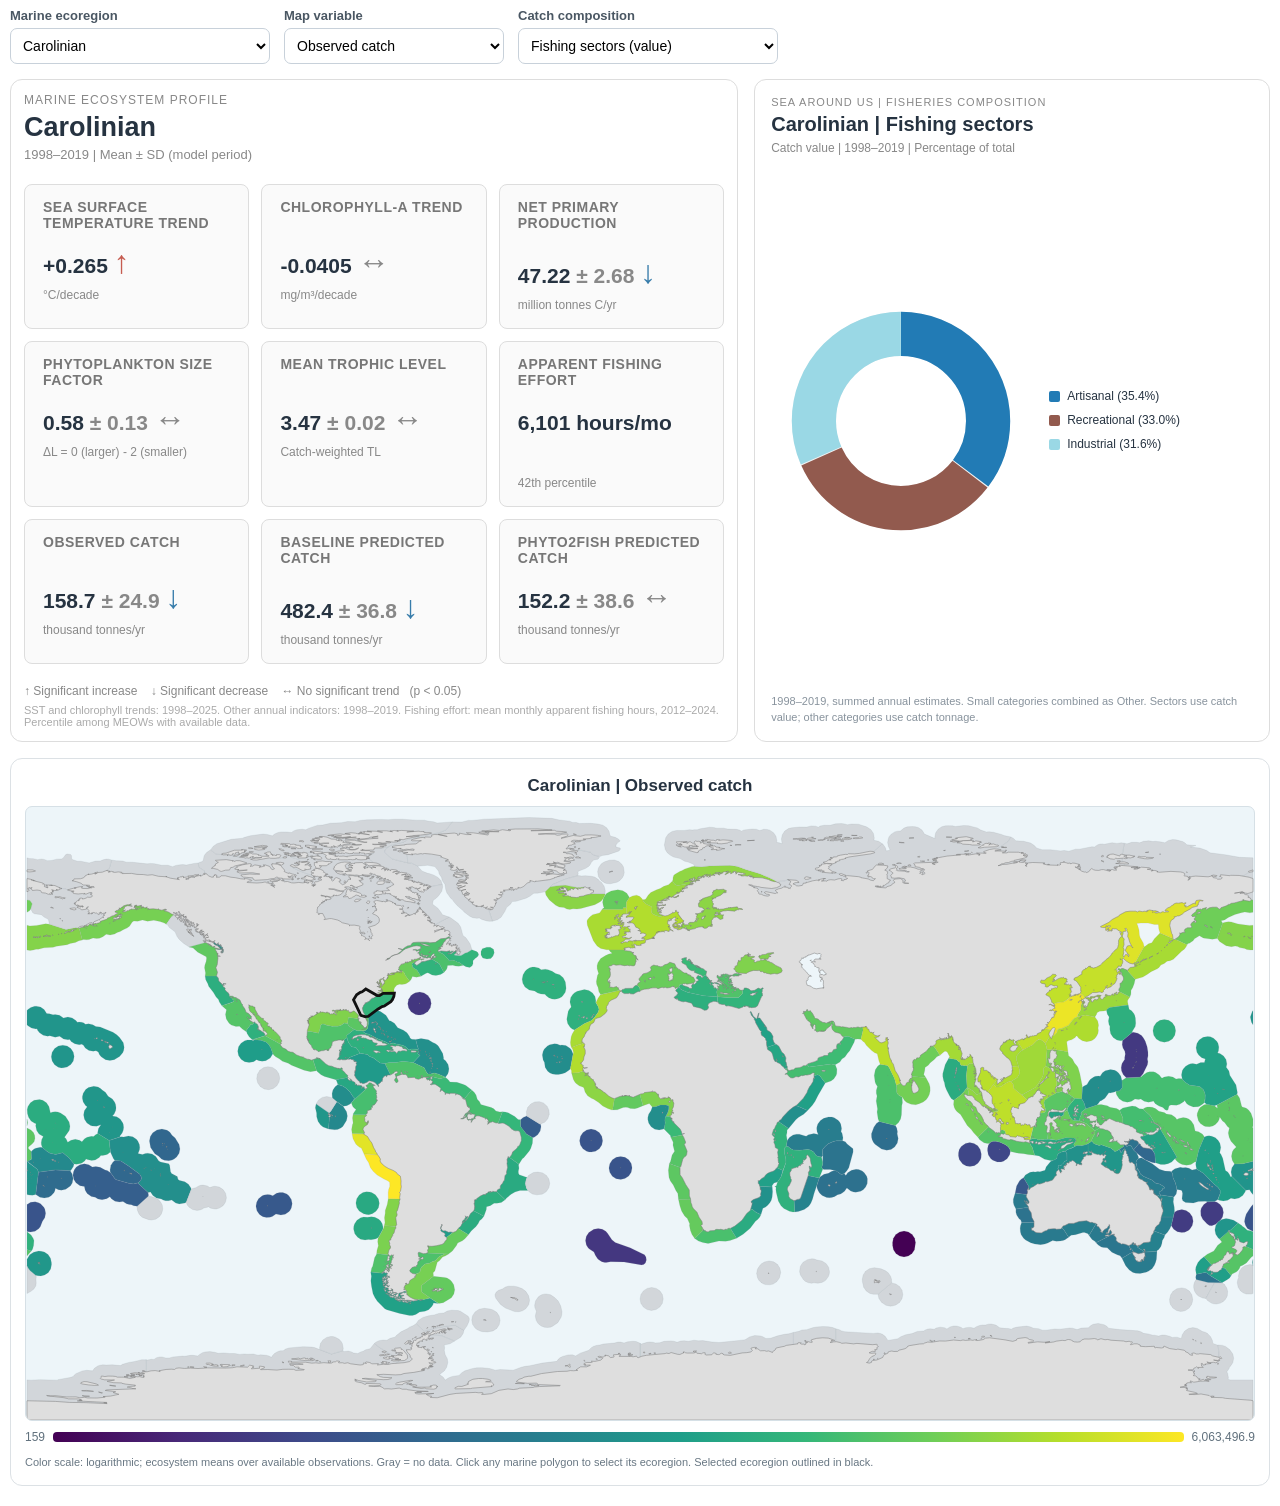
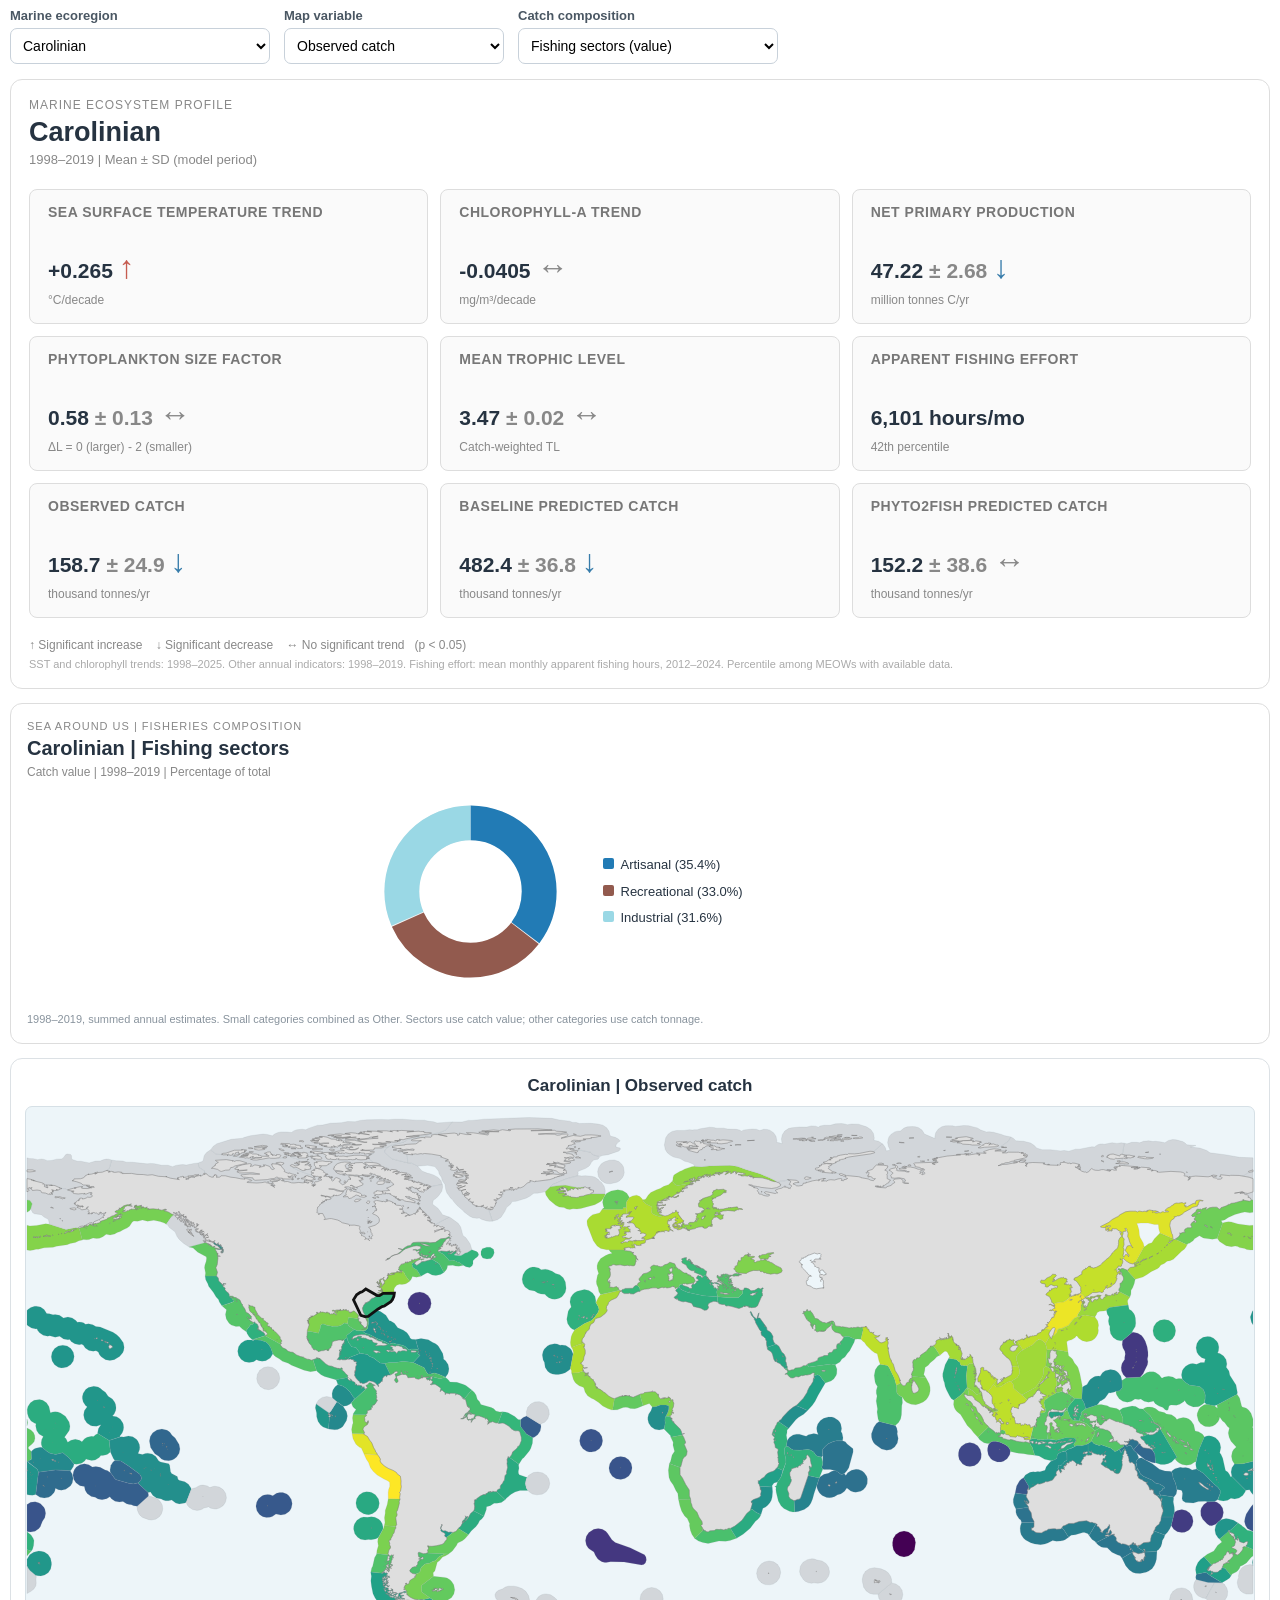
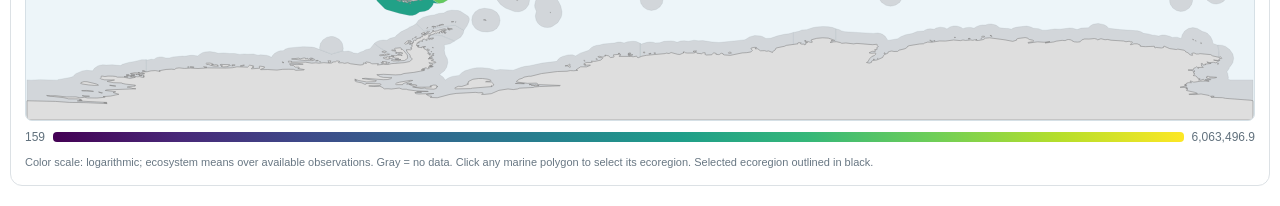
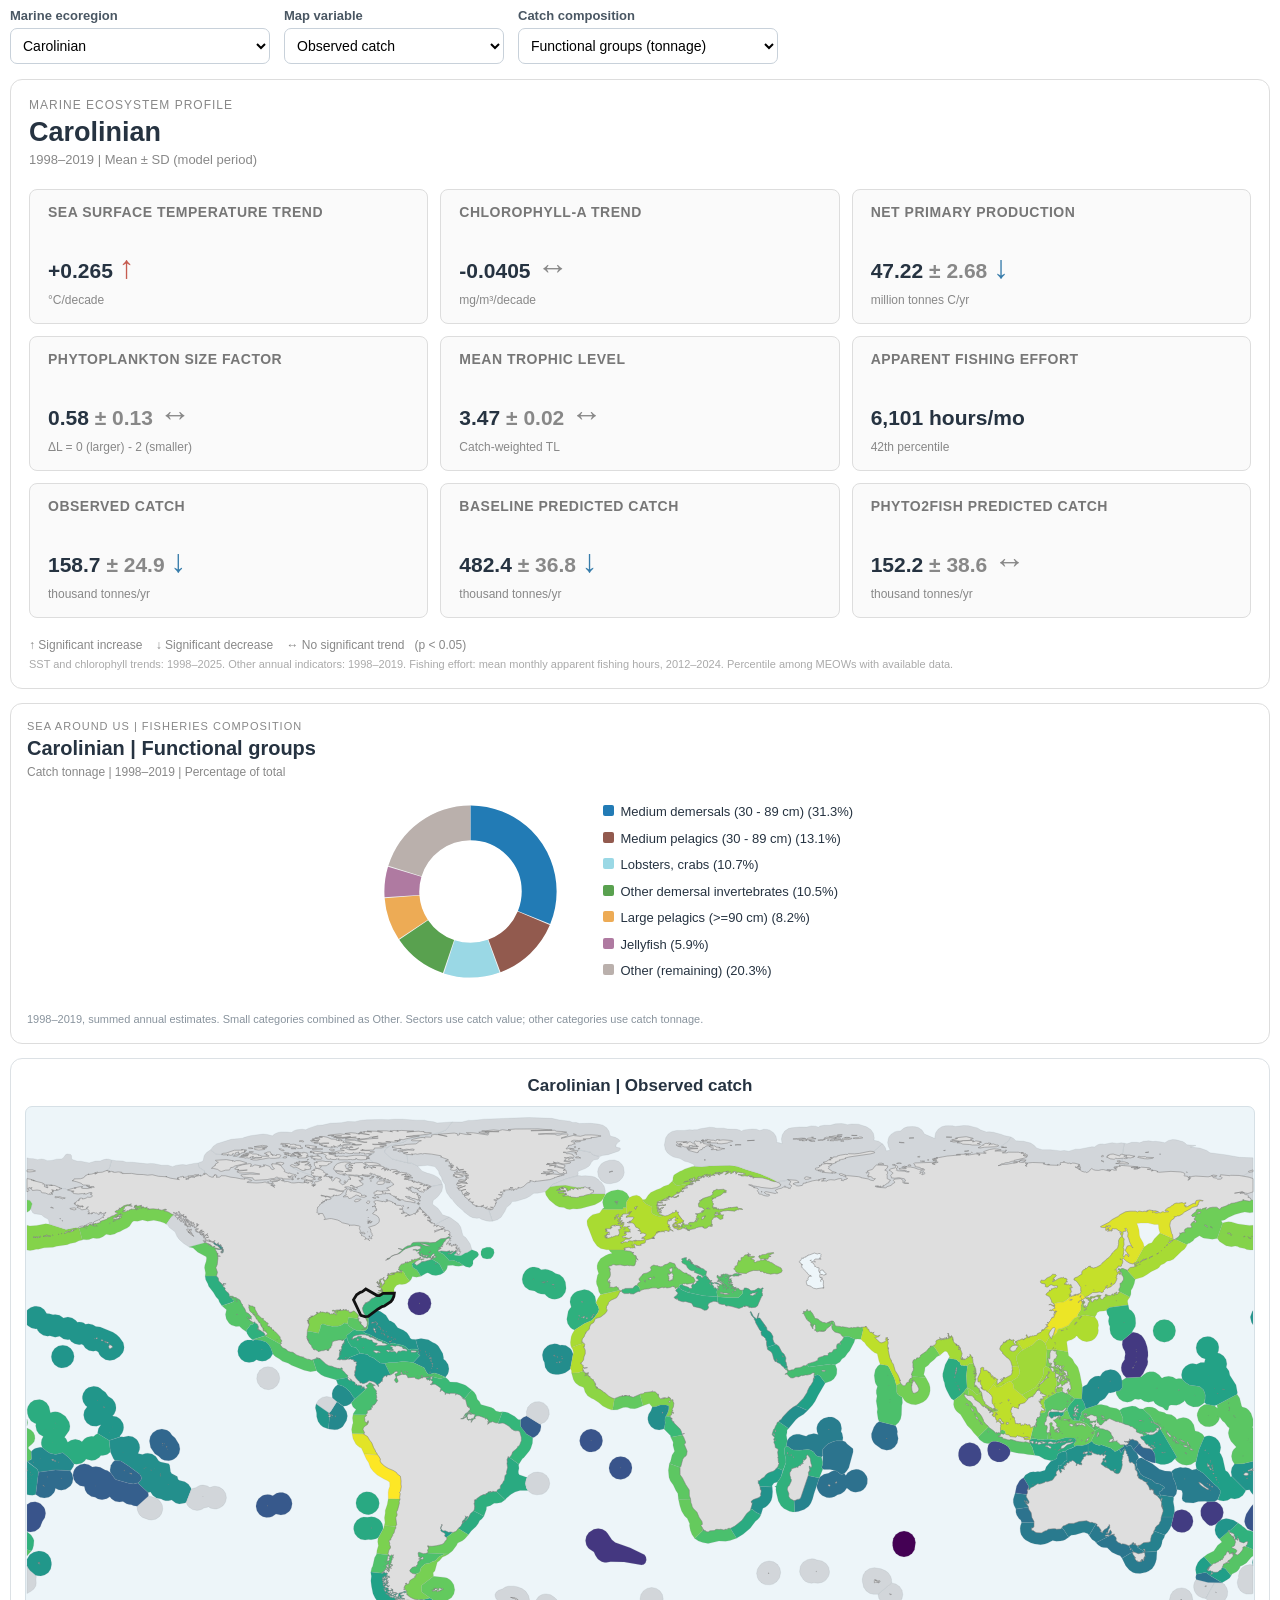
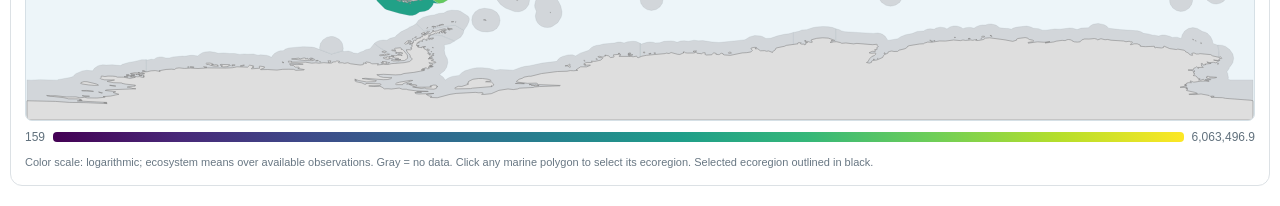
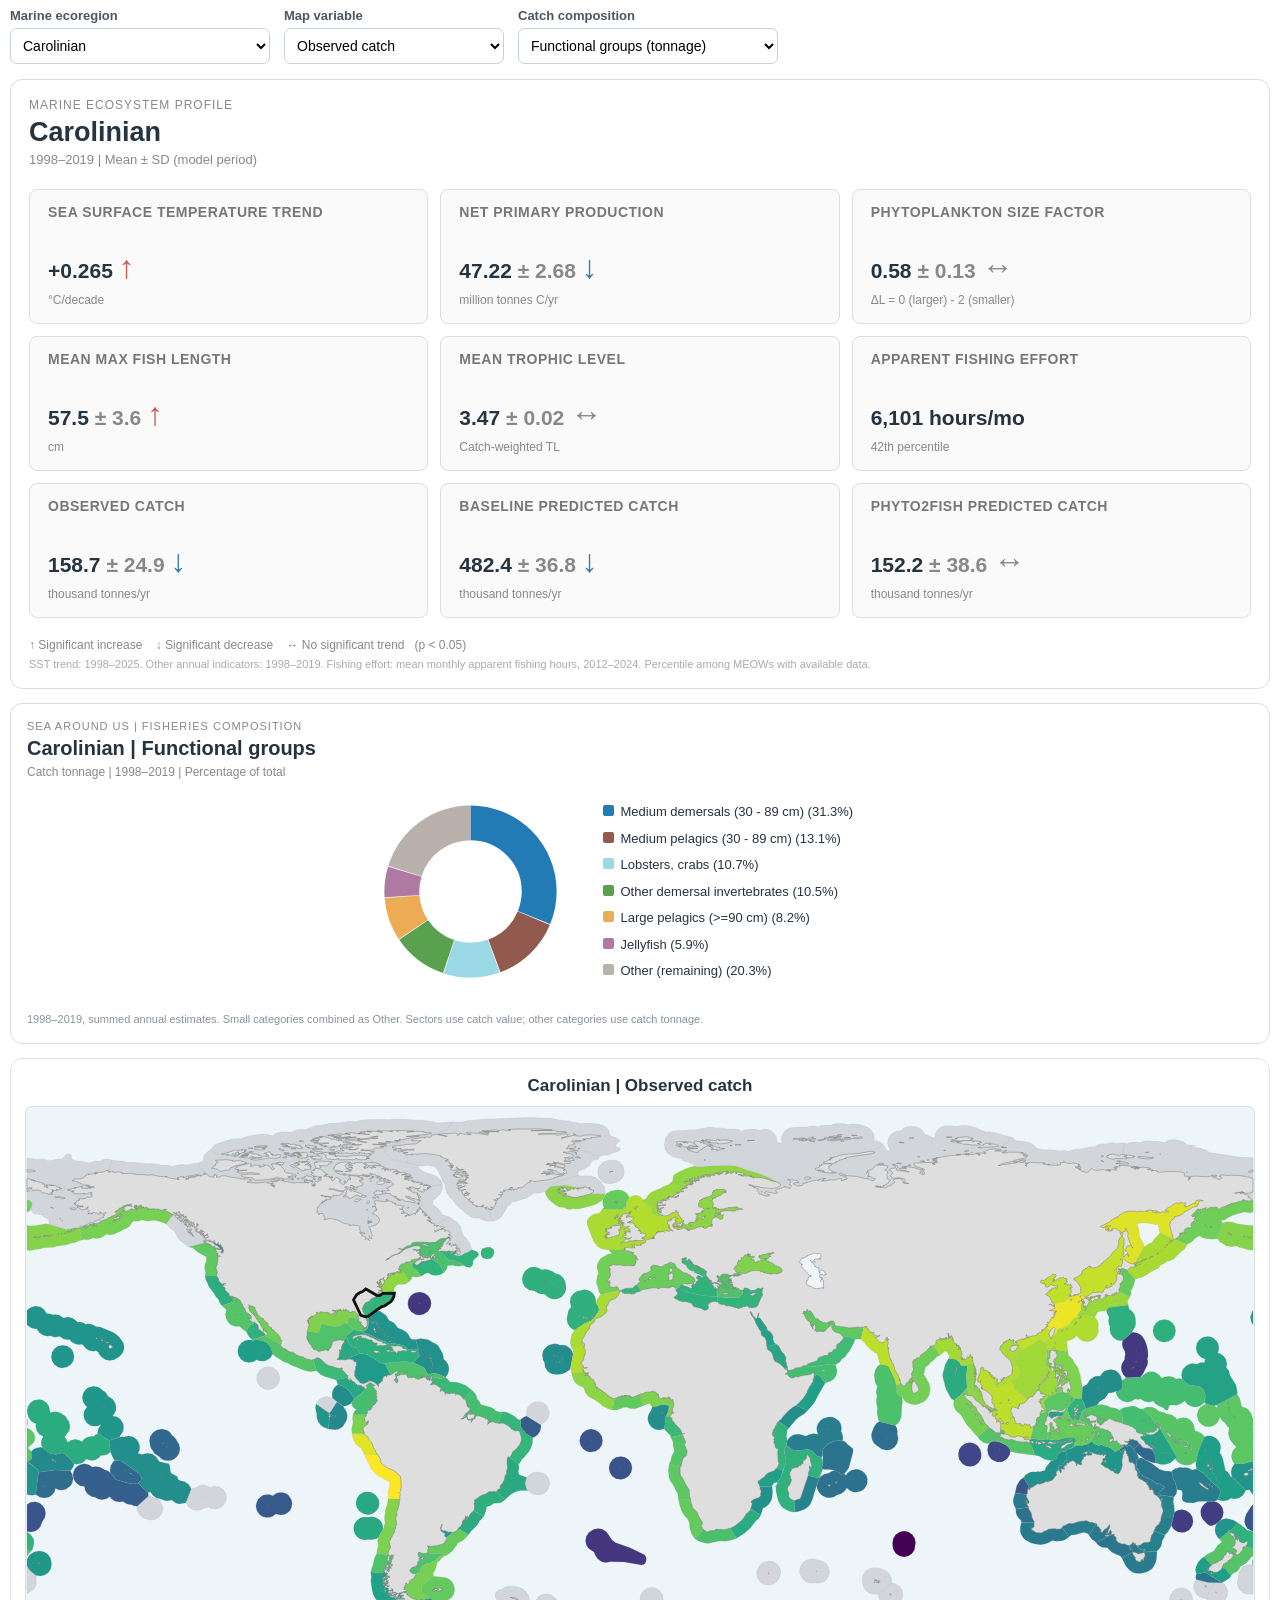
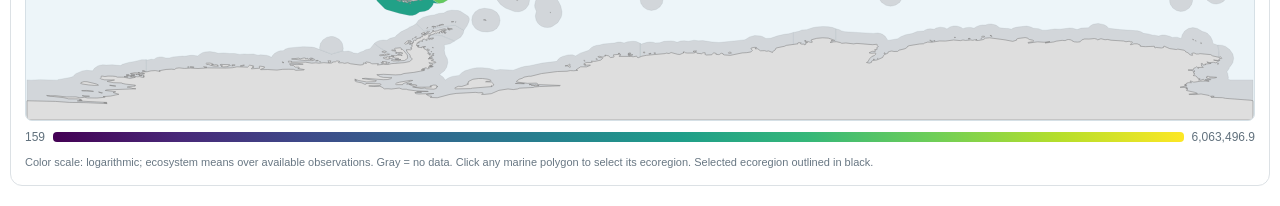
